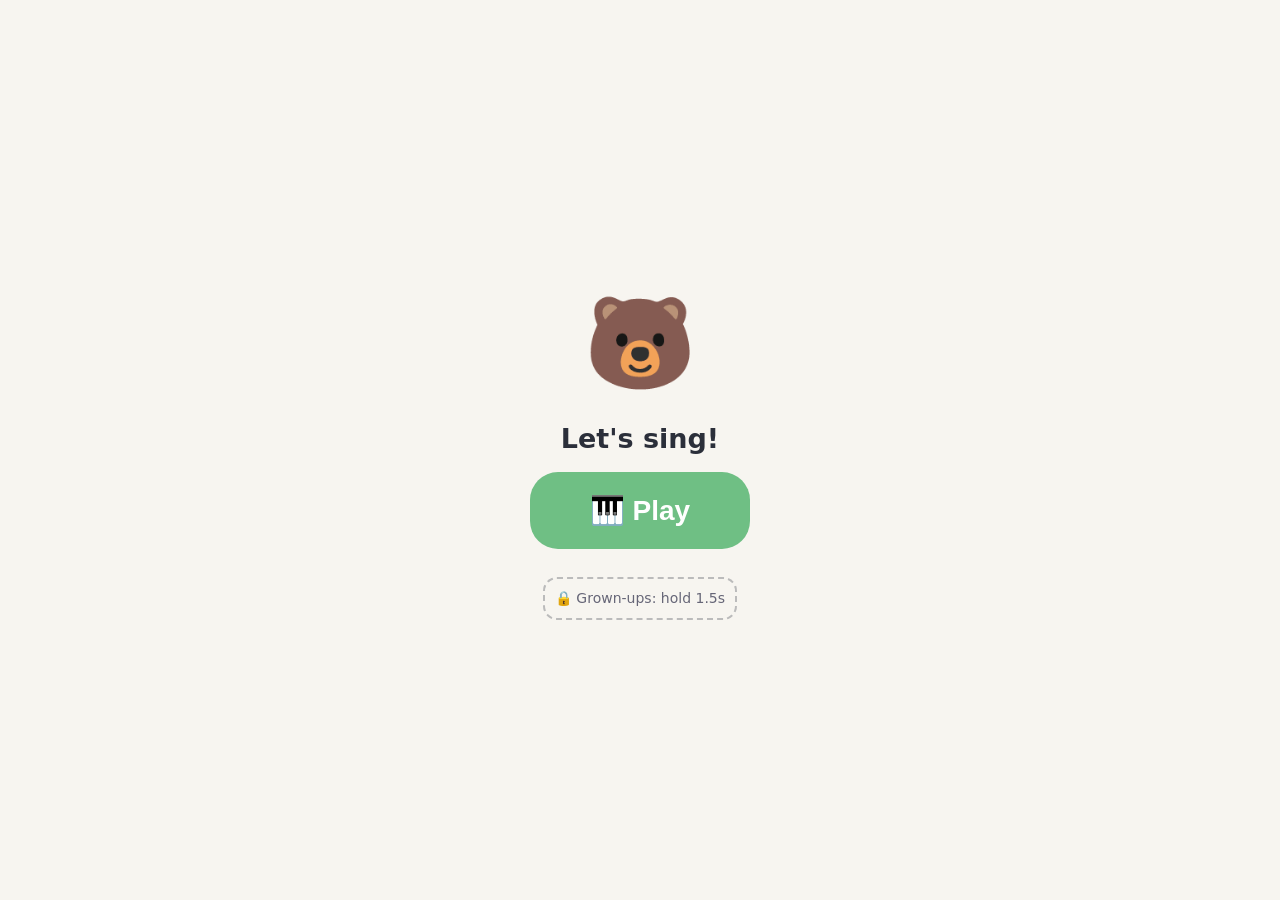
==== index.html @ ab4333f0 "Piano-key layout with sung Sa Re Ga Ma Pa voice and parent voice recording Co-Authored-By: Claude So" ====
<!DOCTYPE html>
<html lang="en"><head><meta charset="utf-8">
<meta name="viewport" content="width=device-width,initial-scale=1,viewport-fit=cover,user-scalable=no">
<meta name="theme-color" content="#7fb7d9"><link rel="manifest" href="manifest.webmanifest"><link rel="icon" href="icon.svg">
<title>Tiny Tunes</title>
<style>
:root{--bg:#f7f5f0;--ink:#2b2f3a;--mut:#667;--card:#fff}
@media (prefers-color-scheme:dark){:root{--bg:#232733;--ink:#eee;--mut:#aab;--card:#2e3342}}
*{box-sizing:border-box;-webkit-tap-highlight-color:transparent;user-select:none}
html,body{height:100%;margin:0}
body{font:18px/1.4 system-ui,sans-serif;background:var(--bg);color:var(--ink);overflow:hidden;padding:env(safe-area-inset-top) env(safe-area-inset-right) env(safe-area-inset-bottom) env(safe-area-inset-left)}
.screen{display:none;height:100%;flex-direction:column;align-items:center;justify-content:center;gap:14px;padding:16px;text-align:center;overflow:auto}
.screen.on{display:flex}
h1,h2{margin:0}.mut{color:var(--mut);font-size:15px}
.btn{border:0;border-radius:28px;padding:22px 48px;font-size:28px;font-weight:700;color:#fff;background:#6fbf84;cursor:pointer;min-width:220px}
.btn.alt{background:#a28fd6}.btn.grey{background:#999}.btn.red{background:#d9696b}.btn.sm{font-size:16px;padding:10px 18px;min-width:0;border-radius:16px}
#sung{font-size:clamp(48px,12vw,90px);font-weight:900;min-height:1.2em;line-height:1.2;transition:opacity .6s}
#piano{position:relative;display:flex;gap:4px;width:100%;max-width:760px;flex:1;max-height:62vh;min-height:200px}
.k{flex:1;border:2px solid #c8c8c8;border-top-width:16px;border-radius:0 0 22px 22px;background:#fff;color:#333;font-size:clamp(20px,5vw,34px);font-weight:800;display:flex;flex-direction:column;align-items:center;justify-content:flex-end;padding-bottom:16px;cursor:pointer;transition:opacity .25s,background .15s,transform .1s}
.k.lock{opacity:.35;background:#e6e6e6;pointer-events:none}
.k.next{background:#fff6d6;animation:gl 1.8s ease-in-out infinite}
.k.hit{transform:translateY(6px);background:#e9f6ff}
.k .em{font-size:1.2em;margin-bottom:8px;min-height:1.4em}
.bk{position:absolute;top:0;width:10%;height:58%;background:#25272d;border-radius:0 0 10px 10px;pointer-events:none;z-index:2}
@keyframes gl{0%,100%{box-shadow:0 0 0 0 #f3c96999}50%{box-shadow:0 0 0 14px #f3c96933}}
body.calm .k.next{animation:none;outline:5px solid #f3c969}body.calm *{transition:none!important}
#dots{display:flex;gap:10px}#dots i{width:18px;height:18px;border-radius:50%;background:#ccc}#dots i.on{background:#6fbf84}
.row{display:flex;gap:12px;flex-wrap:wrap;justify-content:center}
.tog{display:flex;justify-content:space-between;align-items:center;gap:12px;width:100%;max-width:460px;background:var(--card);padding:12px 16px;border-radius:14px;font-size:17px}
input[type=range]{width:150px}input[type=checkbox]{width:26px;height:26px}
.hold{font-size:14px;color:var(--mut);padding:10px;border:2px dashed #bbb;border-radius:14px;position:relative;overflow:hidden}
.hold b{position:absolute;left:0;top:0;bottom:0;width:0;background:#6fbf8455}
.star{font-size:90px}.rec b{min-width:48px;text-align:left}.rec .row{gap:6px}
</style></head><body>

<section class="screen on" id="home">
  <div style="font-size:90px">🐻</div>
  <h1>Let's sing!</h1>
  <button class="btn" id="goPlay">🎹 Play</button>
  <div class="mut" id="streak"></div>
  <div class="hold" id="hold"><b></b>🔒 Grown-ups: hold 1.5s</div>
</section>

<section class="screen" id="play">
  <div id="sung">&nbsp;</div>
  <div id="piano"></div>
  <div id="dots"></div>
  <div class="row"><button class="btn sm grey" id="again">↺ Again</button><button class="btn sm grey" id="done">✔ All done</button></div>
</section>

<section class="screen" id="win">
  <div class="star">🌟</div><h1>Sa Re Ga Ma Pa!</h1><div class="mut">Great singing!</div>
  <button class="btn alt" id="more">One more? 🎵</button>
  <button class="btn grey" id="stop">All done 👋</button>
</section>

<section class="screen" id="parent">
  <h2>🔒 Grown-ups</h2>
  <div class="mut" style="max-width:460px">Record <b>your own voice</b> for each note so your child hears real singing. Tap ● and sing the syllable (2.5 s). Notes without a recording use a built-in singing voice.</div>
  <div id="recs" style="width:100%;max-width:460px;display:flex;flex-direction:column;gap:8px"></div>
  <label class="tog">Volume <input type="range" id="vol" min="10" max="100"></label>
  <label class="tog">Guided: unlock one key at a time <input type="checkbox" id="guided"></label>
  <label class="tog">Calm mode (less motion) <input type="checkbox" id="calm"></label>
  <label class="tog">Show note names <input type="checkbox" id="names"></label>
  <div class="tog"><span>Sessions: <b id="s1">0</b> · Runs: <b id="s2">0</b></span><button class="btn sm grey" id="reset">Reset</button></div>
  <button class="btn sm" id="back">← Back</button>
</section>

<script>
(function(){
var N=[["Sa",261.63,"#7fb7d9"],["Re",293.66,"#6fbf84"],["Ga",329.63,"#e6b73e"],["Ma",349.23,"#e48a8a"],["Pa",392.0,"#a28fd6"]];
var $=function(i){return document.getElementById(i)};
var D={vol:70,calm:false,names:true,guided:true,sessions:0,runs:0};
try{Object.assign(D,JSON.parse(localStorage.getItem("tt")||"{}"))}catch(e){}
function save(){try{localStorage.setItem("tt",JSON.stringify(D))}catch(e){}}
function show(id){document.querySelectorAll(".screen").forEach(function(s){s.classList.toggle("on",s.id==id)})}

/* ---------- singing voice (formant synthesis) ---------- */
var VOW={a:[800,1150,2900],e:[520,1850,2650]};
var SYL={Sa:["s","a"],Re:["r","e"],Ga:["g","a"],Ma:["m","a"],Pa:["p","a"]};
function noiseBuf(c,d){var b=c.createBuffer(1,Math.max(1,c.sampleRate*d|0),c.sampleRate),x=b.getChannelData(0);for(var i=0;i<x.length;i++)x[i]=Math.random()*2-1;return b}
function sing(c,dest,t,f,name,vol){
 var cv=SYL[name],con=cv[0],vw=VOW[cv[1]],on={s:.11,p:.05,g:.05,m:.16,r:.07}[con],dur=1.5;
 var master=c.createGain();master.gain.value=.3*(name=="Ma"?.55:name=="Ga"?.8:1);master.connect(dest);
 /* consonant */
 if(con=="s"||con=="p"||con=="g"){
  var n=c.createBufferSource();n.buffer=noiseBuf(c,.2);var fl=c.createBiquadFilter(),ng=c.createGain();
  fl.type=con=="s"?"highpass":"bandpass";fl.frequency.value=con=="s"?5500:con=="p"?1800:700;
  ng.gain.setValueAtTime(vol*(con=="s"?.35:.5),t);ng.gain.exponentialRampToValueAtTime(.001,t+on+.03);
  n.connect(fl);fl.connect(ng);ng.connect(master);n.start(t);n.stop(t+.2)}
 /* voiced source (+ vibrato) */
 var src=c.createOscillator();src.type="sawtooth";src.frequency.value=f;
 var lfo=c.createOscillator(),lg=c.createGain();lfo.frequency.value=5.3;lg.gain.setValueAtTime(0,t);lg.gain.linearRampToValueAtTime(f*.012,t+on+.5);
 lfo.connect(lg);lg.connect(src.frequency);
 var vg=c.createGain(),t0=t+on;
 vg.gain.setValueAtTime(0,t0-.01);vg.gain.linearRampToValueAtTime(vol*.5,t0+.06);vg.gain.setValueAtTime(vol*.5,t+dur-.35);vg.gain.linearRampToValueAtTime(0,t+dur);
 [[0,1],[1,.55],[2,.3]].forEach(function(p){var b=c.createBiquadFilter();b.type="bandpass";b.Q.value=7;b.frequency.setValueAtTime(vw[p[0]],t0);
  if(cv[1]=="e"&&p[0]<2)b.frequency.linearRampToValueAtTime(p[0]==0?400:2250,t+dur-.3);
  var g=c.createGain();g.gain.value=p[1]*2;src.connect(b);b.connect(g);g.connect(vg)});
 vg.connect(master);
 /* nasal hum / tap for m, r */
 if(con=="m"||con=="r"){var lp=c.createBiquadFilter();lp.type="lowpass";lp.frequency.value=con=="m"?320:700;var hg=c.createGain();
  hg.gain.setValueAtTime(vol*.1,t);hg.gain.linearRampToValueAtTime(vol*.1,t+on-.02);hg.gain.linearRampToValueAtTime(0,t+on+.08);
  src.connect(lp);lp.connect(hg);hg.connect(master)}
 src.start(t);lfo.start(t);src.stop(t+dur+.1);lfo.stop(t+dur+.1);
}
/* ---------- parent recordings (IndexedDB) ---------- */
var ctx,recBuf={};
function A(){ctx=ctx||new(window.AudioContext||window.webkitAudioContext)();if(ctx.state=="suspended")ctx.resume();return ctx}
function idb(cb){try{var r=indexedDB.open("tt",1);r.onupgradeneeded=function(){r.result.createObjectStore("rec")};r.onsuccess=function(){cb(r.result)};r.onerror=function(){cb(null)}}catch(e){cb(null)}}
function loadRecs(){idb(function(db){if(!db)return;var q=db.transaction("rec").objectStore("rec").openCursor();q.onsuccess=function(){var cur=q.result;if(!cur)return;
 var k=cur.key;cur.value.arrayBuffer().then(function(ab){return A().decodeAudioData(ab)}).then(function(b){recBuf[k]=b;drawRecs()}).catch(function(){});cur.continue()}})}
function putRec(name,blob,cb){idb(function(db){if(!db)return cb&&cb();var tx=db.transaction("rec","readwrite");tx.objectStore("rec").put(blob,name);tx.oncomplete=function(){cb&&cb()}})}
function delRec(name){delete recBuf[name];idb(function(db){if(db)db.transaction("rec","readwrite").objectStore("rec").delete(name)});drawRecs()}
function playNote(i){var c=A(),n=N[i],t=c.currentTime+.02,v=D.vol/100;
 if(recBuf[n[0]]){var s=c.createBufferSource(),g=c.createGain();s.buffer=recBuf[n[0]];g.gain.value=v;s.connect(g);g.connect(c.destination);s.start(t)}
 else sing(c,c.destination,t,n[1],n[0],v*.9)}
var recording=null;
function record(i,btn){var name=N[i][0];if(recording)return;
 if(!navigator.mediaDevices||!window.MediaRecorder){alert("Recording isn't supported here.");return}
 navigator.mediaDevices.getUserMedia({audio:true}).then(function(st){recording=name;btn.textContent="🔴 Sing '"+name+"'…";
  var mr=new MediaRecorder(st),ch=[];mr.ondataavailable=function(e){ch.push(e.data)};
  mr.onstop=function(){st.getTracks().forEach(function(x){x.stop()});var blob=new Blob(ch,{type:mr.mimeType});
   blob.arrayBuffer().then(function(ab){return A().decodeAudioData(ab)}).then(function(b){recBuf[name]=b;putRec(name,blob,function(){recording=null;drawRecs()})}).catch(function(){recording=null;drawRecs();alert("Couldn't use that recording, try again.")})};
  mr.start();setTimeout(function(){if(mr.state!="inactive")mr.stop()},2500)}).catch(function(){alert("Microphone permission is needed to record.")})}
function drawRecs(){var box=$("recs");box.innerHTML="";N.forEach(function(n,i){var d=document.createElement("div");d.className="tog rec";
 var has=!!recBuf[n[0]];d.innerHTML="<b>"+n[0]+"</b><span class='mut'>"+(has?"your voice ✓":"built-in")+"</span><span class='row'></span>";var r=d.lastChild;
 function mk(t,cls,fn){var b=document.createElement("button");b.className="btn sm "+cls;b.textContent=t;b.onclick=function(){fn(b)};r.appendChild(b)}
 mk("▶","alt",function(){playNote(i)});mk("● Rec","red",function(b){record(i,b)});if(has)mk("🗑","grey",function(){delRec(n[0])});box.appendChild(d)})}

/* ---------- game ---------- */
var step=0,fade;
function apply(){document.body.classList.toggle("calm",D.calm);$("vol").value=D.vol;$("calm").checked=D.calm;$("names").checked=D.names;$("guided").checked=D.guided;
 $("s1").textContent=D.sessions;$("s2").textContent=D.runs;$("streak").textContent=D.runs?"Runs completed: "+D.runs+" ⭐":""}
function render(){var p=$("piano"),d=$("dots");p.innerHTML="";d.innerHTML="";
 N.forEach(function(n,i){var b=document.createElement("button");
  b.className="k "+(!D.guided||i==step?(D.guided?"next":""):i<step?"":"lock");if(D.guided&&i<step)b.className="k";
  b.style.borderTopColor=n[2];
  b.innerHTML='<span class="em">'+(D.guided&&i==step?"👆":D.guided&&i<step?"✓":"")+"</span>"+(D.names?n[0]:"");
  b.onclick=function(){if(D.guided&&i!=step)return;playNote(i);b.classList.add("hit");var s=$("sung");s.textContent=n[0];s.style.color=n[2];s.style.opacity=1;clearTimeout(fade);fade=setTimeout(function(){s.style.opacity=.15},1400);
   if(D.guided){step++;if(step==N.length){D.runs++;save();apply();setTimeout(function(){show("win")},1800)}setTimeout(render,220)}else setTimeout(function(){b.classList.remove("hit")},160)};
  p.appendChild(b);var q=document.createElement("i");if(D.guided&&i<step)q.className="on";d.appendChild(q)});
 [20,40,80].forEach(function(x){var k=document.createElement("div");k.className="bk";k.style.left="calc("+x+"% - 5%)";p.appendChild(k)})}
function start(){step=0;$("sung").innerHTML="&nbsp;";render();show("play")}
$("goPlay").onclick=function(){A();D.sessions++;save();apply();start()};
$("again").onclick=start;$("more").onclick=start;
$("done").onclick=$("stop").onclick=function(){show("home")};
$("back").onclick=function(){show("home")};
$("vol").oninput=function(){D.vol=+this.value;save()};
$("vol").onchange=function(){playNote(0)};
["calm","names","guided"].forEach(function(id){$(id).onchange=function(){D[id]=this.checked;save();apply()}});
$("reset").onclick=function(){D.sessions=0;D.runs=0;save();apply()};
var ht,bar=$("hold").firstChild;
function hs(){bar.style.transition="width 1.5s linear";bar.style.width="100%";ht=setTimeout(function(){bar.style.width="0";drawRecs();show("parent")},1500)}
function he(){clearTimeout(ht);bar.style.transition="none";bar.style.width="0"}
$("hold").addEventListener("pointerdown",hs);
["pointerup","pointerleave","pointercancel"].forEach(function(e){$("hold").addEventListener(e,he)});
apply();loadRecs();
window.TT={sing:sing,N:N};
if("serviceWorker"in navigator&&location.protocol.indexOf("http")==0)navigator.serviceWorker.register("sw.js").catch(function(){});
})();
</script></body></html>
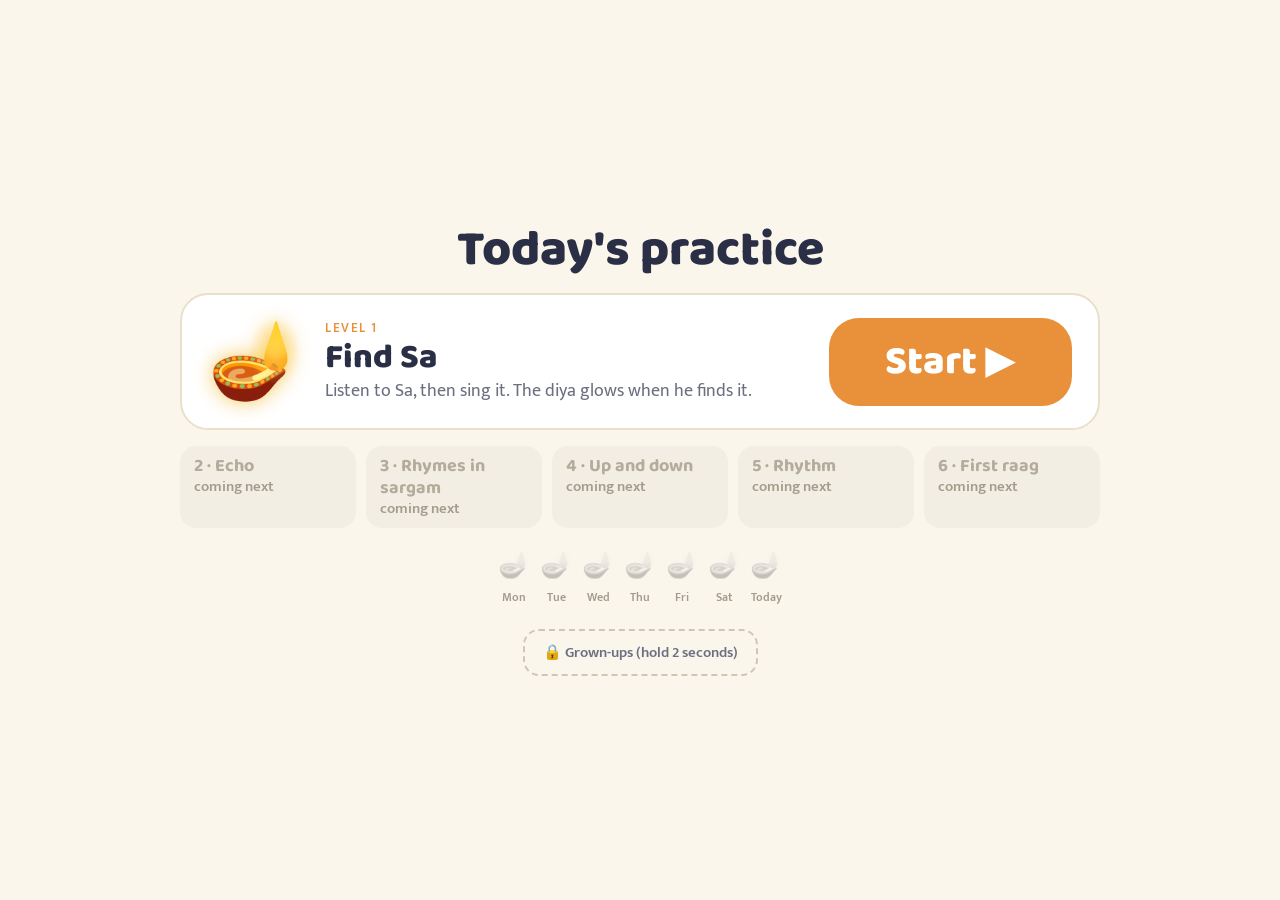
==== commit 841cfd48: "Level 1 test version: Find Sa with tanpura, harmonium Sa and pitch listening English, tablet-sized l" ====
--- a/index.html
+++ b/index.html
@@ -1,162 +1,509 @@
 <!DOCTYPE html>
 <html lang="en"><head><meta charset="utf-8">
 <meta name="viewport" content="width=device-width,initial-scale=1,viewport-fit=cover,user-scalable=no">
-<meta name="theme-color" content="#7fb7d9"><link rel="manifest" href="manifest.webmanifest"><link rel="icon" href="icon.svg">
+<meta name="theme-color" content="#FBF6EC">
+<link rel="manifest" href="manifest.webmanifest"><link rel="icon" href="icon.svg">
 <title>Tiny Tunes</title>
+<style id="fonts">@font-face{font-family:"Baloo 2";font-weight:700;font-display:swap;src:url([data-uri]) format("woff2")}
+@font-face{font-family:"Baloo 2";font-weight:800;font-display:swap;src:url([data-uri]) format("woff2")}
+@font-face{font-family:"Mukta";font-weight:400;font-display:swap;src:url([data-uri]) format("woff2")}
+@font-face{font-family:"Mukta";font-weight:600;font-display:swap;src:url([data-uri]) format("woff2")}
+</style>
 <style>
-:root{--bg:#f7f5f0;--ink:#2b2f3a;--mut:#667;--card:#fff}
-@media (prefers-color-scheme:dark){:root{--bg:#232733;--ink:#eee;--mut:#aab;--card:#2e3342}}
-*{box-sizing:border-box;-webkit-tap-highlight-color:transparent;user-select:none}
-html,body{height:100%;margin:0}
-body{font:18px/1.4 system-ui,sans-serif;background:var(--bg);color:var(--ink);overflow:hidden;padding:env(safe-area-inset-top) env(safe-area-inset-right) env(safe-area-inset-bottom) env(safe-area-inset-left)}
-.screen{display:none;height:100%;flex-direction:column;align-items:center;justify-content:center;gap:14px;padding:16px;text-align:center;overflow:auto}
+:root{--bg:#FBF6EC;--ink:#2B2F45;--mut:#6B6F80;--line:#EADFCB;--card:#fff;--saf:#E8913A;--ind:#3D4A8A;--leaf:#6E9F5A;--soft:#FFF9EF}
+*{box-sizing:border-box;-webkit-tap-highlight-color:transparent;user-select:none;-webkit-user-select:none}
+html,body{height:100%;margin:0;background:var(--bg);color:var(--ink);font-family:"Mukta",system-ui,sans-serif;overflow:hidden}
+.screen{display:none;position:absolute;inset:0;flex-direction:column;align-items:center;gap:14px;overflow-y:auto;
+  padding:calc(env(safe-area-inset-top) + 20px) calc(env(safe-area-inset-right) + 24px) calc(env(safe-area-inset-bottom) + 20px) calc(env(safe-area-inset-left) + 24px)}
 .screen.on{display:flex}
-h1,h2{margin:0}.mut{color:var(--mut);font-size:15px}
-.btn{border:0;border-radius:28px;padding:22px 48px;font-size:28px;font-weight:700;color:#fff;background:#6fbf84;cursor:pointer;min-width:220px}
-.btn.alt{background:#a28fd6}.btn.grey{background:#999}.btn.red{background:#d9696b}.btn.sm{font-size:16px;padding:10px 18px;min-width:0;border-radius:16px}
-#sung{font-size:clamp(48px,12vw,90px);font-weight:900;min-height:1.2em;line-height:1.2;transition:opacity .6s}
-#piano{position:relative;display:flex;gap:4px;width:100%;max-width:760px;flex:1;max-height:62vh;min-height:200px}
-.k{flex:1;border:2px solid #c8c8c8;border-top-width:16px;border-radius:0 0 22px 22px;background:#fff;color:#333;font-size:clamp(20px,5vw,34px);font-weight:800;display:flex;flex-direction:column;align-items:center;justify-content:flex-end;padding-bottom:16px;cursor:pointer;transition:opacity .25s,background .15s,transform .1s}
-.k.lock{opacity:.35;background:#e6e6e6;pointer-events:none}
-.k.next{background:#fff6d6;animation:gl 1.8s ease-in-out infinite}
-.k.hit{transform:translateY(6px);background:#e9f6ff}
-.k .em{font-size:1.2em;margin-bottom:8px;min-height:1.4em}
-.bk{position:absolute;top:0;width:10%;height:58%;background:#25272d;border-radius:0 0 10px 10px;pointer-events:none;z-index:2}
-@keyframes gl{0%,100%{box-shadow:0 0 0 0 #f3c96999}50%{box-shadow:0 0 0 14px #f3c96933}}
-body.calm .k.next{animation:none;outline:5px solid #f3c969}body.calm *{transition:none!important}
-#dots{display:flex;gap:10px}#dots i{width:18px;height:18px;border-radius:50%;background:#ccc}#dots i.on{background:#6fbf84}
-.row{display:flex;gap:12px;flex-wrap:wrap;justify-content:center}
-.tog{display:flex;justify-content:space-between;align-items:center;gap:12px;width:100%;max-width:460px;background:var(--card);padding:12px 16px;border-radius:14px;font-size:17px}
-input[type=range]{width:150px}input[type=checkbox]{width:26px;height:26px}
-.hold{font-size:14px;color:var(--mut);padding:10px;border:2px dashed #bbb;border-radius:14px;position:relative;overflow:hidden}
-.hold b{position:absolute;left:0;top:0;bottom:0;width:0;background:#6fbf8455}
-.star{font-size:90px}.rec b{min-width:48px;text-align:left}.rec .row{gap:6px}
+h1,h2,.bf,.btn{font-family:"Baloo 2","Mukta",system-ui,sans-serif}
+h1{font-size:clamp(30px,4.6vw,50px);font-weight:800;margin:0;line-height:1.05;text-align:center}
+h2{font-size:clamp(22px,3vw,34px);font-weight:800;margin:0;line-height:1.1}
+.mut{color:var(--mut)}
+.btn{font-weight:800;border:0;border-radius:24px;padding:12px 30px;font-size:clamp(20px,2.6vw,28px);background:#EFE7D6;color:#5D5648;min-width:150px;cursor:pointer}
+.btn:active{transform:scale(.97)}
+.btn.go{background:var(--saf);color:#fff;font-size:clamp(26px,3.6vw,40px);padding:12px 56px;border-radius:30px}
+.btn.stop{background:#F6DCD6;color:#9A4A3E}
+.btn.sm{font-size:17px;padding:7px 16px;min-width:0;border-radius:14px}
+.row{display:flex;gap:18px;justify-content:center;flex-wrap:wrap}
+.chip{font-weight:600;font-size:15px;background:#F3EAD8;color:#7A5A2E;padding:3px 12px;border-radius:12px;white-space:nowrap}
+
+/* home */
+.wrap{width:min(100%,920px);display:flex;flex-direction:column;gap:16px;align-items:stretch;margin-top:auto;margin-bottom:auto}
+.hero{background:var(--card);border:2px solid var(--line);border-radius:28px;padding:22px 26px;display:flex;align-items:center;gap:22px;flex-wrap:wrap;justify-content:center}
+.hero .ic{font-size:76px;line-height:1;filter:drop-shadow(0 0 10px #F7C95C)}
+.hero .tx{flex:1;min-width:240px}
+.lvl{font-weight:700;letter-spacing:.12em;font-size:13px;color:var(--saf);text-transform:uppercase}
+.road{display:grid;grid-template-columns:repeat(auto-fit,minmax(150px,1fr));gap:10px}
+.road div{background:#F3EEE4;border-radius:16px;padding:10px 14px;color:#A39C8C;font-weight:600;font-size:15px;line-height:1.2}
+.road div b{display:block;font-family:"Baloo 2";font-size:18px;color:#B4AC9B}
+.week{display:flex;gap:10px;justify-content:center;align-items:center;flex-wrap:wrap}
+.week span{display:flex;flex-direction:column;align-items:center;font-size:12px;color:#A39C8C;font-weight:600}
+.week i{font-style:normal;font-size:26px;filter:grayscale(1) opacity(.28)}
+.week span.on i{filter:drop-shadow(0 0 6px #F7C95C)}
+.hold{position:relative;overflow:hidden;font-weight:600;font-size:15px;color:var(--mut);padding:9px 18px;border:2px dashed #CFC6B4;border-radius:16px;margin-top:6px}
+.hold b{position:absolute;left:0;top:0;bottom:0;width:0;background:#6E9F5A40}
+
+/* practice */
+.bar{width:min(100%,980px);display:flex;justify-content:space-between;align-items:center;gap:12px}
+.turns{display:flex;gap:12px}
+.turn{font-family:"Baloo 2";font-weight:800;font-size:clamp(18px,2.4vw,26px);padding:5px 20px;border-radius:20px;background:#F1EBDD;color:#B4AC9B;transition:background .4s,color .4s}
+.turn.on{background:var(--ind);color:#fff}.turn.on.you{background:var(--saf)}
+.stage{position:relative;width:min(100%,980px);flex:1;min-height:250px;max-height:62vh;background:var(--soft);border:2px solid var(--line);border-radius:28px;overflow:hidden}
+#trail{position:absolute;inset:0;width:100%;height:100%}
+.band{position:absolute;left:11%;right:3%;border-radius:14px;background:#E8913A1F;transition:background .4s}
+.saline{position:absolute;left:11%;right:3%;height:16px;margin-top:-8px;border-radius:9px;background:#E8913A66;transition:background .4s,box-shadow .4s}
+.saline.lit{background:var(--saf);box-shadow:0 0 0 6px #E8913A30,0 0 26px #E8913A99}
+.salbl{position:absolute;left:2.5%;width:8%;text-align:center;font-family:"Baloo 2";font-weight:800;font-size:clamp(26px,3.4vw,40px);color:var(--saf);margin-top:-.62em;line-height:1.2}
+.guide{position:absolute;left:2.5%;font-weight:600;font-size:15px;color:#B9B0A0}
+.guide.up{top:12px}.guide.down{bottom:12px}
+#diya{position:absolute;font-size:clamp(54px,7vw,78px);line-height:1;transform:translate(-50%,-78%);opacity:.4;transition:opacity .3s;will-change:top,filter}
+.msg{font-weight:800;font-size:clamp(24px,3.4vw,38px);min-height:1.3em;text-align:center;color:var(--ink)}
+.warn{max-width:820px;background:#FCEFDA;border-radius:16px;padding:10px 16px;font-size:16px;text-align:center}
+
+/* done */
+.huge{font-size:clamp(110px,16vw,170px);line-height:1;filter:drop-shadow(0 0 16px #F7C95C) drop-shadow(0 0 40px #F2C14E)}
+
+/* grown-ups */
+.gwrap{width:min(100%,900px);display:flex;flex-direction:column;gap:14px}
+.gtop{display:flex;justify-content:space-between;align-items:center}
+.card{background:var(--card);border:2px solid var(--line);border-radius:22px;padding:16px 20px}
+.card h3{font-family:"Baloo 2";font-weight:800;font-size:21px;margin:0 0 4px}
+.card p{margin:2px 0 10px;color:var(--mut);font-size:15.5px;line-height:1.35}
+.seg{display:flex;flex-wrap:wrap;gap:8px}
+.seg button{font-family:"Mukta";font-weight:600;font-size:16px;border:2px solid var(--line);background:#FBF8F2;color:#5D5648;border-radius:14px;padding:6px 12px;cursor:pointer}
+.seg button.on{border-color:var(--ind);background:var(--ind);color:#fff}
+.set{display:flex;justify-content:space-between;align-items:center;gap:16px;padding:9px 0;border-top:1.5px solid #F1EBDD;font-size:17px;font-weight:600}
+.set:first-of-type{border-top:0}
+.set input[type=range]{width:min(52vw,320px);accent-color:var(--saf)}
+.set input[type=checkbox]{width:28px;height:28px;accent-color:var(--saf)}
+.meter{height:14px;border-radius:7px;background:#F1EBDD;overflow:hidden;margin:8px 0}
+.meter b{display:block;height:100%;width:0;background:var(--leaf);transition:width .08s}
+.readout{font-family:"Baloo 2";font-weight:800;font-size:26px;min-height:1.3em}
+table.log{width:100%;border-collapse:collapse;font-size:15.5px}
+table.log td,table.log th{padding:5px 6px;border-top:1.5px solid #F1EBDD;text-align:center}
+table.log th{font-weight:700;color:var(--mut);border-top:0}
+table.log td:first-child,table.log th:first-child{text-align:left}
+body.calm *{transition:none!important;animation:none!important}
 </style></head><body>
 
 <section class="screen on" id="home">
-  <div style="font-size:90px">🐻</div>
-  <h1>Let's sing!</h1>
-  <button class="btn" id="goPlay">🎹 Play</button>
-  <div class="mut" id="streak"></div>
-  <div class="hold" id="hold"><b></b>🔒 Grown-ups: hold 1.5s</div>
+  <div class="wrap">
+    <h1>Today's practice</h1>
+    <div class="hero">
+      <div class="ic">🪔</div>
+      <div class="tx"><div class="lvl">Level 1</div><h2>Find Sa</h2><div class="mut" style="font-size:18px">Listen to Sa, then sing it. The diya glows when he finds it.</div></div>
+      <button class="btn go" id="start">Start ▶</button>
+    </div>
+    <div class="road">
+      <div><b>2 · Echo</b>coming next</div>
+      <div><b>3 · Rhymes in sargam</b>coming next</div>
+      <div><b>4 · Up and down</b>coming next</div>
+      <div><b>5 · Rhythm</b>coming next</div>
+      <div><b>6 · First raag</b>coming next</div>
+    </div>
+    <div class="week" id="week"></div>
+    <div style="display:flex;justify-content:center"><div class="hold" id="hold"><b></b>🔒 Grown-ups (hold 2 seconds)</div></div>
+  </div>
 </section>
 
-<section class="screen" id="play">
-  <div id="sung">&nbsp;</div>
-  <div id="piano"></div>
-  <div id="dots"></div>
-  <div class="row"><button class="btn sm grey" id="again">↺ Again</button><button class="btn sm grey" id="done">✔ All done</button></div>
+<section class="screen" id="practice">
+  <div class="bar">
+    <div><h2>Find Sa</h2><div class="mut" id="tryLbl" style="font-size:16px">&nbsp;</div></div>
+    <div class="turns"><span class="turn" id="tListen">👂 Listen</span><span class="turn you" id="tYou">🧒 Your turn</span></div>
+    <span class="chip" id="tpChip">Tanpura · Sa = D</span>
+  </div>
+  <div class="stage" id="stage">
+    <canvas id="trail"></canvas>
+    <div class="band" id="band"></div>
+    <div class="saline" id="saline"></div>
+    <div class="salbl" id="salbl">Sa</div>
+    <div class="guide up">higher ↑</div><div class="guide down">lower ↓</div>
+    <div id="diya">🪔</div>
+  </div>
+  <div class="msg" id="msg">&nbsp;</div>
+  <div class="warn" id="micWarn" hidden>The microphone is off, so the diya can't hear him. To turn it on: tablet Settings → Apps → Tiny Tunes → Permissions → Microphone → Allow.</div>
+  <div class="row"><button class="btn" id="again">↺ Again</button><button class="btn stop" id="stopBtn">✋ Stop</button></div>
 </section>
 
-<section class="screen" id="win">
-  <div class="star">🌟</div><h1>Sa Re Ga Ma Pa!</h1><div class="mut">Great singing!</div>
-  <button class="btn alt" id="more">One more? 🎵</button>
-  <button class="btn grey" id="stop">All done 👋</button>
+<section class="screen" id="done" style="justify-content:center">
+  <div class="huge">🪔</div>
+  <h1>Practice done!</h1>
+  <div class="mut" id="doneTxt" style="font-size:19px">&nbsp;</div>
+  <div class="row" style="margin-top:10px"><button class="btn" id="doneAgain">↺ Again</button><button class="btn" id="doneHome">🏠 Home</button></div>
 </section>
 
-<section class="screen" id="parent">
-  <h2>🔒 Grown-ups</h2>
-  <div class="mut" style="max-width:460px">Record <b>your own voice</b> for each note so your child hears real singing. Tap ● and sing the syllable (2.5 s). Notes without a recording use a built-in singing voice.</div>
-  <div id="recs" style="width:100%;max-width:460px;display:flex;flex-direction:column;gap:8px"></div>
-  <label class="tog">Volume <input type="range" id="vol" min="10" max="100"></label>
-  <label class="tog">Guided: unlock one key at a time <input type="checkbox" id="guided"></label>
-  <label class="tog">Calm mode (less motion) <input type="checkbox" id="calm"></label>
-  <label class="tog">Show note names <input type="checkbox" id="names"></label>
-  <div class="tog"><span>Sessions: <b id="s1">0</b> · Runs: <b id="s2">0</b></span><button class="btn sm grey" id="reset">Reset</button></div>
-  <button class="btn sm" id="back">← Back</button>
+<section class="screen" id="grown">
+  <div class="gwrap">
+    <div class="gtop"><h1 style="text-align:left">Grown-ups corner</h1><button class="btn sm" id="gBack">← Back</button></div>
+
+    <div class="card">
+      <h3>His Sa (home note)</h3>
+      <p>Start with D (White 2). A teacher can change it later. The harmonium plays Sa at this pitch.</p>
+      <div class="seg" id="saSeg"></div>
+      <div style="margin-top:10px"><button class="btn sm" id="hearSa">▶ Hear Sa</button></div>
+    </div>
+
+    <div class="card">
+      <h3>Sound</h3>
+      <div class="set"><span>Volume limit</span><input type="range" id="vol" min="10" max="100"></div>
+      <div class="set"><span>Tanpura volume</span><input type="range" id="tp" min="0" max="100"></div>
+      <div class="set"><span>Tanpura while he sings<br><small class="mut" style="font-weight:400;font-size:14px">Off is safest. Turn on only if the microphone check says "Quiet" with the tanpura playing.</small></span><input type="checkbox" id="tpTurn"></div>
+      <div class="set"><span>Calm mode (less movement)</span><input type="checkbox" id="calm"></div>
+    </div>
+
+    <div class="card">
+      <h3>Practice</h3>
+      <div class="set"><span>How close counts as Sa</span><div class="seg" id="tolSeg"></div></div>
+      <div class="set"><span>Tries per practice</span><div class="seg" id="triesSeg"></div></div>
+      <div class="set"><span>Microphone sensitivity</span><div class="seg" id="sensSeg"></div></div>
+    </div>
+
+    <div class="card">
+      <h3>Microphone check</h3>
+      <p>Hum or sing Sa yourself, then stay quiet. While you hum Sa it should say "Sa", and while you are quiet it should say "Quiet". If it hears something while the room is quiet, turn off "Tanpura while he sings" or lower the sensitivity.</p>
+      <div class="row" style="justify-content:flex-start"><button class="btn sm" id="micBtn">Start mic check</button><label style="display:flex;gap:8px;align-items:center;font-weight:600"><input type="checkbox" id="micTp" style="width:24px;height:24px;accent-color:var(--saf)"> with tanpura playing</label></div>
+      <div class="meter"><b id="micLvl"></b></div>
+      <div class="readout" id="micRead">&nbsp;</div>
+    </div>
+
+    <div class="card">
+      <h3>Practice log (this tablet)</h3>
+      <table class="log" id="logT"></table>
+      <div style="margin-top:10px"><button class="btn sm" id="logReset">Clear log</button></div>
+    </div>
+
+    <div class="card">
+      <h3>Coming next</h3>
+      <p>Recordings of a real teacher's voice, echo phrases (Sa Re Ga), rhymes in sargam, going up and down the scale, rhythm (taal) and a first raag. For now the harmonium gives Sa.</p>
+    </div>
+  </div>
 </section>
 
 <script>
 (function(){
-var N=[["Sa",261.63,"#7fb7d9"],["Re",293.66,"#6fbf84"],["Ga",329.63,"#e6b73e"],["Ma",349.23,"#e48a8a"],["Pa",392.0,"#a28fd6"]];
-var $=function(i){return document.getElementById(i)};
-var D={vol:70,calm:false,names:true,guided:true,sessions:0,runs:0};
-try{Object.assign(D,JSON.parse(localStorage.getItem("tt")||"{}"))}catch(e){}
-function save(){try{localStorage.setItem("tt",JSON.stringify(D))}catch(e){}}
-function show(id){document.querySelectorAll(".screen").forEach(function(s){s.classList.toggle("on",s.id==id)})}
-
-/* ---------- singing voice (formant synthesis) ---------- */
-var VOW={a:[800,1150,2900],e:[520,1850,2650]};
-var SYL={Sa:["s","a"],Re:["r","e"],Ga:["g","a"],Ma:["m","a"],Pa:["p","a"]};
-function noiseBuf(c,d){var b=c.createBuffer(1,Math.max(1,c.sampleRate*d|0),c.sampleRate),x=b.getChannelData(0);for(var i=0;i<x.length;i++)x[i]=Math.random()*2-1;return b}
-function sing(c,dest,t,f,name,vol){
- var cv=SYL[name],con=cv[0],vw=VOW[cv[1]],on={s:.11,p:.05,g:.05,m:.16,r:.07}[con],dur=1.5;
- var master=c.createGain();master.gain.value=.3*(name=="Ma"?.55:name=="Ga"?.8:1);master.connect(dest);
- /* consonant */
- if(con=="s"||con=="p"||con=="g"){
-  var n=c.createBufferSource();n.buffer=noiseBuf(c,.2);var fl=c.createBiquadFilter(),ng=c.createGain();
-  fl.type=con=="s"?"highpass":"bandpass";fl.frequency.value=con=="s"?5500:con=="p"?1800:700;
-  ng.gain.setValueAtTime(vol*(con=="s"?.35:.5),t);ng.gain.exponentialRampToValueAtTime(.001,t+on+.03);
-  n.connect(fl);fl.connect(ng);ng.connect(master);n.start(t);n.stop(t+.2)}
- /* voiced source (+ vibrato) */
- var src=c.createOscillator();src.type="sawtooth";src.frequency.value=f;
- var lfo=c.createOscillator(),lg=c.createGain();lfo.frequency.value=5.3;lg.gain.setValueAtTime(0,t);lg.gain.linearRampToValueAtTime(f*.012,t+on+.5);
- lfo.connect(lg);lg.connect(src.frequency);
- var vg=c.createGain(),t0=t+on;
- vg.gain.setValueAtTime(0,t0-.01);vg.gain.linearRampToValueAtTime(vol*.5,t0+.06);vg.gain.setValueAtTime(vol*.5,t+dur-.35);vg.gain.linearRampToValueAtTime(0,t+dur);
- [[0,1],[1,.55],[2,.3]].forEach(function(p){var b=c.createBiquadFilter();b.type="bandpass";b.Q.value=7;b.frequency.setValueAtTime(vw[p[0]],t0);
-  if(cv[1]=="e"&&p[0]<2)b.frequency.linearRampToValueAtTime(p[0]==0?400:2250,t+dur-.3);
-  var g=c.createGain();g.gain.value=p[1]*2;src.connect(b);b.connect(g);g.connect(vg)});
- vg.connect(master);
- /* nasal hum / tap for m, r */
- if(con=="m"||con=="r"){var lp=c.createBiquadFilter();lp.type="lowpass";lp.frequency.value=con=="m"?320:700;var hg=c.createGain();
-  hg.gain.setValueAtTime(vol*.1,t);hg.gain.linearRampToValueAtTime(vol*.1,t+on-.02);hg.gain.linearRampToValueAtTime(0,t+on+.08);
-  src.connect(lp);lp.connect(hg);hg.connect(master)}
- src.start(t);lfo.start(t);src.stop(t+dur+.1);lfo.stop(t+dur+.1);
-}
-/* ---------- parent recordings (IndexedDB) ---------- */
-var ctx,recBuf={};
-function A(){ctx=ctx||new(window.AudioContext||window.webkitAudioContext)();if(ctx.state=="suspended")ctx.resume();return ctx}
-function idb(cb){try{var r=indexedDB.open("tt",1);r.onupgradeneeded=function(){r.result.createObjectStore("rec")};r.onsuccess=function(){cb(r.result)};r.onerror=function(){cb(null)}}catch(e){cb(null)}}
-function loadRecs(){idb(function(db){if(!db)return;var q=db.transaction("rec").objectStore("rec").openCursor();q.onsuccess=function(){var cur=q.result;if(!cur)return;
- var k=cur.key;cur.value.arrayBuffer().then(function(ab){return A().decodeAudioData(ab)}).then(function(b){recBuf[k]=b;drawRecs()}).catch(function(){});cur.continue()}})}
-function putRec(name,blob,cb){idb(function(db){if(!db)return cb&&cb();var tx=db.transaction("rec","readwrite");tx.objectStore("rec").put(blob,name);tx.oncomplete=function(){cb&&cb()}})}
-function delRec(name){delete recBuf[name];idb(function(db){if(db)db.transaction("rec","readwrite").objectStore("rec").delete(name)});drawRecs()}
-function playNote(i){var c=A(),n=N[i],t=c.currentTime+.02,v=D.vol/100;
- if(recBuf[n[0]]){var s=c.createBufferSource(),g=c.createGain();s.buffer=recBuf[n[0]];g.gain.value=v;s.connect(g);g.connect(c.destination);s.start(t)}
- else sing(c,c.destination,t,n[1],n[0],v*.9)}
-var recording=null;
-function record(i,btn){var name=N[i][0];if(recording)return;
- if(!navigator.mediaDevices||!window.MediaRecorder){alert("Recording isn't supported here.");return}
- navigator.mediaDevices.getUserMedia({audio:true}).then(function(st){recording=name;btn.textContent="🔴 Sing '"+name+"'…";
-  var mr=new MediaRecorder(st),ch=[];mr.ondataavailable=function(e){ch.push(e.data)};
-  mr.onstop=function(){st.getTracks().forEach(function(x){x.stop()});var blob=new Blob(ch,{type:mr.mimeType});
-   blob.arrayBuffer().then(function(ab){return A().decodeAudioData(ab)}).then(function(b){recBuf[name]=b;putRec(name,blob,function(){recording=null;drawRecs()})}).catch(function(){recording=null;drawRecs();alert("Couldn't use that recording, try again.")})};
-  mr.start();setTimeout(function(){if(mr.state!="inactive")mr.stop()},2500)}).catch(function(){alert("Microphone permission is needed to record.")})}
-function drawRecs(){var box=$("recs");box.innerHTML="";N.forEach(function(n,i){var d=document.createElement("div");d.className="tog rec";
- var has=!!recBuf[n[0]];d.innerHTML="<b>"+n[0]+"</b><span class='mut'>"+(has?"your voice ✓":"built-in")+"</span><span class='row'></span>";var r=d.lastChild;
- function mk(t,cls,fn){var b=document.createElement("button");b.className="btn sm "+cls;b.textContent=t;b.onclick=function(){fn(b)};r.appendChild(b)}
- mk("▶","alt",function(){playNote(i)});mk("● Rec","red",function(b){record(i,b)});if(has)mk("🗑","grey",function(){delRec(n[0])});box.appendChild(d)})}
-
-/* ---------- game ---------- */
-var step=0,fade;
-function apply(){document.body.classList.toggle("calm",D.calm);$("vol").value=D.vol;$("calm").checked=D.calm;$("names").checked=D.names;$("guided").checked=D.guided;
- $("s1").textContent=D.sessions;$("s2").textContent=D.runs;$("streak").textContent=D.runs?"Runs completed: "+D.runs+" ⭐":""}
-function render(){var p=$("piano"),d=$("dots");p.innerHTML="";d.innerHTML="";
- N.forEach(function(n,i){var b=document.createElement("button");
-  b.className="k "+(!D.guided||i==step?(D.guided?"next":""):i<step?"":"lock");if(D.guided&&i<step)b.className="k";
-  b.style.borderTopColor=n[2];
-  b.innerHTML='<span class="em">'+(D.guided&&i==step?"👆":D.guided&&i<step?"✓":"")+"</span>"+(D.names?n[0]:"");
-  b.onclick=function(){if(D.guided&&i!=step)return;playNote(i);b.classList.add("hit");var s=$("sung");s.textContent=n[0];s.style.color=n[2];s.style.opacity=1;clearTimeout(fade);fade=setTimeout(function(){s.style.opacity=.15},1400);
-   if(D.guided){step++;if(step==N.length){D.runs++;save();apply();setTimeout(function(){show("win")},1800)}setTimeout(render,220)}else setTimeout(function(){b.classList.remove("hit")},160)};
-  p.appendChild(b);var q=document.createElement("i");if(D.guided&&i<step)q.className="on";d.appendChild(q)});
- [20,40,80].forEach(function(x){var k=document.createElement("div");k.className="bk";k.style.left="calc("+x+"% - 5%)";p.appendChild(k)})}
-function start(){step=0;$("sung").innerHTML="&nbsp;";render();show("play")}
-$("goPlay").onclick=function(){A();D.sessions++;save();apply();start()};
-$("again").onclick=start;$("more").onclick=start;
-$("done").onclick=$("stop").onclick=function(){show("home")};
-$("back").onclick=function(){show("home")};
-$("vol").oninput=function(){D.vol=+this.value;save()};
-$("vol").onchange=function(){playNote(0)};
-["calm","names","guided"].forEach(function(id){$(id).onchange=function(){D[id]=this.checked;save();apply()}});
-$("reset").onclick=function(){D.sessions=0;D.runs=0;save();apply()};
-var ht,bar=$("hold").firstChild;
-function hs(){bar.style.transition="width 1.5s linear";bar.style.width="100%";ht=setTimeout(function(){bar.style.width="0";drawRecs();show("parent")},1500)}
-function he(){clearTimeout(ht);bar.style.transition="none";bar.style.width="0"}
-$("hold").addEventListener("pointerdown",hs);
-["pointerup","pointerleave","pointercancel"].forEach(function(e){$("hold").addEventListener(e,he)});
-apply();loadRecs();
-window.TT={sing:sing,N:N};
-if("serviceWorker"in navigator&&location.protocol.indexOf("http")==0)navigator.serviceWorker.register("sw.js").catch(function(){});
+"use strict";
+var $=function(id){return document.getElementById(id)};
+function load(k,d){try{var v=JSON.parse(localStorage.getItem(k));return v&&typeof v==="object"?Object.assign({},d,v):d}catch(e){return d}}
+function save(k,v){try{localStorage.setItem(k,JSON.stringify(v))}catch(e){}}
+
+/* ---------- settings ---------- */
+var S=load("riyaz-settings",{sa:"D",vol:55,tp:45,tpTurn:false,calm:false,tol:"easy",tries:5,sens:"med"});
+var NOTES={"C":261.63,"C#":277.18,"D":293.66,"D#":311.13,"E":329.63,"F":349.23};
+var KEYNAME={"C":"C · White 1","C#":"C# · Black 1","D":"D · White 2","D#":"D# · Black 2","E":"E · White 3","F":"F · White 4"};
+var TOL={easy:45,normal:30,strict:18}, HOLD={easy:0.9,normal:1.2,strict:1.5};
+var SENS={low:-38,med:-46,high:-54};
+function saHz(){return NOTES[S.sa]||NOTES.D}
+
+/* ---------- audio ---------- */
+var ctx=null,master=null,tpGain=null,harmGain=null,tpBufs=null,tpTimer=null,tpNext=0,tpIdx=0,harmWave=null,tpBuiltFor=null;
+function audio(){
+  if(!ctx){
+    ctx=new(window.AudioContext||window.webkitAudioContext)();
+    master=ctx.createGain();
+    var lim=ctx.createDynamicsCompressor();lim.threshold.value=-14;lim.knee.value=6;lim.ratio.value=8;lim.attack.value=0.003;lim.release.value=0.25;
+    master.connect(lim);lim.connect(ctx.destination);
+    tpGain=ctx.createGain();tpGain.gain.value=0;tpGain.connect(master);
+    harmGain=ctx.createGain();harmGain.gain.value=1;harmGain.connect(master);
+    applyVol();
+  }
+  if(ctx.state==="suspended")ctx.resume();
+  return ctx;
+}
+function applyVol(){if(master)master.gain.value=Math.pow(S.vol/100,1.6)*0.9}
+function tpLevel(){return 0.5*Math.pow(S.tp/100,1.5)}
+
+function makeString(f,dur){
+  var sr=ctx.sampleRate,N=Math.floor(sr*dur),out=new Float32Array(N);
+  var H=Math.max(8,Math.min(30,Math.floor(6500/f)));
+  for(var n=1;n<=H;n++){
+    var fn=f*n*(1+0.0004*n*n/H);
+    if(fn>sr/2-800)break;
+    var w=2*Math.PI*fn/sr,cw=Math.cos(w),sw=Math.sin(w),c=Math.cos(n*1.7),s=Math.sin(n*1.7);
+    var a0=1/Math.pow(n,0.8),tauD=Math.max(0.8,4.4/Math.sqrt(n)),dk=Math.exp(-1/(tauD*sr)),env=1;
+    for(var i=0;i<N;i+=64){
+      var t=i/sr;
+      var center=2+H*0.55*(1-Math.exp(-t/0.35))*(0.8+0.2*Math.cos(t*1.3));
+      var jaw=Math.exp(-((n-center)*(n-center))/32);
+      var g=a0*(0.22+0.9*jaw)*Math.min(1,t/0.006+0.02);
+      var end=Math.min(N,i+64);
+      for(var k=i;k<end;k++){var c2=c*cw-s*sw;s=s*cw+c*sw;c=c2;env*=dk;out[k]+=g*env*s}
+      var r=1/Math.sqrt(c*c+s*s);c*=r;s*=r;
+    }
+  }
+  var pk=1e-9,i2;for(i2=0;i2<N;i2++){var a=out[i2]<0?-out[i2]:out[i2];if(a>pk)pk=a}
+  var kk=0.9/pk;for(i2=0;i2<N;i2++)out[i2]*=kk;
+  var fl=Math.floor(sr*0.4);for(i2=0;i2<fl;i2++)out[N-1-i2]*=i2/fl;
+  var b=ctx.createBuffer(1,N,sr);b.getChannelData(0).set(out);return b;
+}
+function buildTp(){var f=saHz();tpBufs=[makeString(f*0.75,4.6),makeString(f,4.6),makeString(f/2,4.8)];tpBuiltFor=S.sa}
+function tpTick(){
+  if(!ctx)return;
+  while(tpNext<ctx.currentTime+1.0){
+    var k=tpIdx%4,src=ctx.createBufferSource();
+    src.buffer=tpBufs[k===0?0:(k===3?2:1)];
+    if(k===2)src.playbackRate.value=1.0005;
+    var g=ctx.createGain();g.gain.value=(k===3?0.85:(k===0?0.7:0.65))*(0.92+Math.random()*0.16);
+    src.connect(g);g.connect(tpGain);src.start(tpNext);
+    tpNext+=(k===3?1.35:1.2)+(Math.random()-0.5)*0.04;tpIdx++;
+  }
+}
+function tpStart(){
+  audio();
+  if(!tpBufs||tpBuiltFor!==S.sa)buildTp();
+  if(tpTimer)return;
+  var t=ctx.currentTime;tpNext=t+0.12;tpIdx=0;
+  tpGain.gain.cancelScheduledValues(t);tpGain.gain.setValueAtTime(0,t);tpGain.gain.linearRampToValueAtTime(tpLevel(),t+1.5);
+  tpTick();tpTimer=setInterval(tpTick,200);
+}
+function tpStop(){
+  if(!tpTimer)return;clearInterval(tpTimer);tpTimer=null;
+  var t=ctx.currentTime;tpGain.gain.cancelScheduledValues(t);tpGain.gain.setValueAtTime(tpGain.gain.value,t);tpGain.gain.linearRampToValueAtTime(0,t+1.0);
+}
+function tpDuck(turn){
+  if(!ctx||!tpTimer)return;var t=ctx.currentTime;
+  tpGain.gain.cancelScheduledValues(t);tpGain.gain.setValueAtTime(tpGain.gain.value,t);
+  if(turn)tpGain.gain.setTargetAtTime(S.tpTurn?tpLevel()*0.45:0,t,0.08);else tpGain.gain.setTargetAtTime(tpLevel(),t,0.4);
+}
+function harmonium(f,dur){
+  audio();
+  if(!harmWave){var n=20,re=new Float32Array(n),im=new Float32Array(n);for(var i=1;i<n;i++){im[i]=(1/Math.pow(i,0.85))*(i%2?1:0.62)*(i>9?0.6:1)}harmWave=ctx.createPeriodicWave(re,im)}
+  var t=ctx.currentTime+0.04,g=ctx.createGain(),lp=ctx.createBiquadFilter();
+  lp.type="lowpass";lp.frequency.value=Math.min(5200,f*14);lp.Q.value=0.5;
+  g.gain.setValueAtTime(0,t);g.gain.linearRampToValueAtTime(0.3,t+0.1);g.gain.setValueAtTime(0.3,t+dur-0.4);g.gain.linearRampToValueAtTime(0,t+dur);
+  [-0.7,0.7].forEach(function(d){var o=ctx.createOscillator();o.setPeriodicWave(harmWave);o.frequency.value=f+d;o.connect(lp);o.start(t);o.stop(t+dur+0.05)});
+  var lfo=ctx.createOscillator(),lg=ctx.createGain();lfo.frequency.value=4.2;lg.gain.value=0.01;lfo.connect(lg);lg.connect(g.gain);lfo.start(t);lfo.stop(t+dur+0.05);
+  lp.connect(g);g.connect(harmGain);
+}
+
+/* ---------- microphone and pitch ---------- */
+var micStream=null,an=null,tbuf=null,dbuf=null,yb=null,floorDb=-60,micState="off";
+function micStart(){
+  if(an)return Promise.resolve(true);
+  if(!navigator.mediaDevices||!navigator.mediaDevices.getUserMedia){micState="denied";return Promise.resolve(false)}
+  audio();
+  return navigator.mediaDevices.getUserMedia({audio:{echoCancellation:false,noiseSuppression:false,autoGainControl:false}}).then(function(st){
+    micStream=st;var src=ctx.createMediaStreamSource(st);an=ctx.createAnalyser();an.fftSize=2048;
+    var z=ctx.createGain();z.gain.value=0;src.connect(an);an.connect(z);z.connect(ctx.destination);
+    tbuf=new Float32Array(an.fftSize);dbuf=new Float32Array(an.fftSize/2);yb=new Float32Array(an.fftSize/4+2);
+    floorDb=-60;micState="on";return true;
+  }).catch(function(){micState="denied";return false});
+}
+function micStop(){if(micStream){micStream.getTracks().forEach(function(t){t.stop()});micStream=null}an=null;micState="off"}
+function yin(x,sr){
+  var W=x.length>>1,tMin=Math.max(2,Math.floor(sr/1100)),tMax=Math.min(W-2,Math.floor(sr/65)),tau,i,s,d;
+  for(tau=1;tau<=tMax+1;tau++){s=0;for(i=0;i<W;i++){d=x[i]-x[i+tau];s+=d*d}yb[tau]=s}
+  yb[0]=1;var run=0;for(tau=1;tau<=tMax+1;tau++){run+=yb[tau];yb[tau]=run>0?yb[tau]*tau/run:1}
+  var best=-1;for(var t=tMin;t<=tMax;t++){if(yb[t]<0.18){while(t+1<=tMax&&yb[t+1]<yb[t])t++;best=t;break}}
+  if(best<0)return null;
+  var a=yb[best-1],b=yb[best],c=yb[best+1],den=a-2*b+c,sh=den!==0?0.5*(a-c)/den:0;
+  return{f:sr/(best+sh),c:1-b};
+}
+var hist=[],voicedRun=0,extraGateDb=-999;
+function analyse(dt){
+  an.getFloatTimeDomainData(tbuf);
+  var sum=0,i;for(i=0;i<tbuf.length;i++)sum+=tbuf[i]*tbuf[i];
+  var db=10*Math.log10(sum/tbuf.length+1e-12);
+  if(db<floorDb)floorDb+=(db-floorDb)*Math.min(1,dt*8);else floorDb+=Math.min(db-floorDb,1.5*dt);
+  var M=dbuf.length;for(i=0;i<M;i++)dbuf[i]=(tbuf[2*i]+tbuf[2*i+1])*0.5;
+  var r=null;if(db>SENS[S.sens]&&db>floorDb+9&&db>extraGateDb)r=yin(dbuf,ctx.sampleRate/2);
+  var ok=!!(r&&r.c>0.82&&r.f>70&&r.f<1100);
+  if(ok){voicedRun++;hist.push(r.f);if(hist.length>5)hist.shift()}else{voicedRun=0;hist.length=0}
+  var voiced=ok&&voicedRun>=4,f=0;
+  if(voiced){var h=hist.slice().sort(function(a,b){return a-b});f=h[h.length>>1]}
+  return{db:db,voiced:voiced,f:f,c:voiced?centsToSa(f):0};
+}
+function centsToSa(f){var c=1200*Math.log2(f/saHz());c=((c%1200)+1200)%1200;if(c>600)c-=1200;return c}
+var SARGAM=["Sa","komal Re","Re","komal Ga","Ga","Ma","tivra Ma","Pa","komal Dha","Dha","komal Ni","Ni"];
+function noteName(f){var c=1200*Math.log2(f/saHz());c=((c%1200)+1200)%1200;var n=Math.round(c/100)%12,dev=c-Math.round(c/100)*100;return{n:SARGAM[n],dev:Math.round(dev)}}
+
+/* ---------- frame loop ---------- */
+var lastT=0,frameCb=null,looping=false;
+function loop(now){
+  if(!looping)return;
+  var dt=lastT?Math.min(0.1,(now-lastT)/1000):0.016;lastT=now;
+  if(an){var fr=analyse(dt);if(frameCb)frameCb(fr,dt,now)}
+  requestAnimationFrame(loop);
+}
+function startLoop(){if(!looping){looping=true;lastT=0;requestAnimationFrame(loop)}}
+function stopLoop(){looping=false}
+
+/* ---------- screens ---------- */
+function show(id){document.querySelectorAll(".screen").forEach(function(s){s.classList.toggle("on",s.id===id)});if(id==="home")drawWeek();if(id==="practice")sizeStage()}
+function msg(t){$("msg").textContent=t}
+function phase(p){$("tListen").classList.toggle("on",p==="listen");$("tYou").classList.toggle("on",p==="you")}
+
+/* ---------- practice stage drawing ---------- */
+var stageW=0,stageH=0,diyaY=0,diyaGlow=0,trail=[],cvs=$("trail"),g2=cvs.getContext("2d");
+function sizeStage(){
+  var r=$("stage").getBoundingClientRect();stageW=r.width;stageH=r.height;
+  var dpr=window.devicePixelRatio||1;cvs.width=Math.round(stageW*dpr);cvs.height=Math.round(stageH*dpr);g2.setTransform(dpr,0,0,dpr,0,0);
+  var cy=stageH/2,pp=pxPerCent(),tol=TOL[S.tol];
+  $("saline").style.top=cy+"px";$("salbl").style.top=cy+"px";
+  $("band").style.top=(cy-tol*pp)+"px";$("band").style.height=(2*tol*pp)+"px";
+  if(!diyaY)diyaY=cy;placeDiya();
+}
+function pxPerCent(){return(stageH*0.42)/350}
+function placeDiya(){var d=$("diya");d.style.left=(stageW*0.72)+"px";d.style.top=diyaY+"px";
+  var g=diyaGlow;d.style.filter=g>0.02?"drop-shadow(0 0 "+(4+14*g)+"px #F7C95C) drop-shadow(0 0 "+(8+30*g)+"px rgba(242,193,78,"+(0.35+0.6*g)+"))":"none"}
+function drawTrail(now){
+  g2.clearRect(0,0,stageW,stageH);
+  var x0=stageW*0.72,span=3.2,pxs=(x0-stageW*0.12)/span;
+  while(trail.length&&now-trail[0].t>span*1000)trail.shift();
+  g2.lineWidth=7;g2.lineCap="round";g2.lineJoin="round";g2.strokeStyle="rgba(232,145,58,0.38)";
+  g2.beginPath();var pen=false;
+  for(var i=0;i<trail.length;i++){var p=trail[i];var x=x0-(now-p.t)/1000*pxs;if(!p.v){pen=false;continue}if(!pen){g2.moveTo(x,p.y);pen=true}else g2.lineTo(x,p.y)}
+  g2.stroke();
+}
+function restDiya(){diyaY=stageH/2;diyaGlow=0;$("diya").style.opacity=0.4;placeDiya();trail=[];g2.clearRect(0,0,stageW,stageH)}
+window.addEventListener("resize",function(){if($("practice").classList.contains("on"))sizeStage()});
+
+/* ---------- a practice session ---------- */
+var sess=null,wakeLock=null;
+function wait(ms,my){return new Promise(function(res){var t0=performance.now();var iv=setInterval(function(){if(my.stopped||my.again||performance.now()-t0>=ms){clearInterval(iv);res()}},40)})}
+function setTry(my){$("tryLbl").textContent="Try "+my.tries+" of "+S.tries}
+function startSession(){
+  audio();
+  if(sess&&!sess.stopped)return;
+  var my=sess={tries:0,found:0,best:0,stopped:false,again:false,t0:Date.now()};
+  $("tpChip").textContent="Tanpura · Sa = "+S.sa;
+  document.body.classList.toggle("calm",!!S.calm);
+  show("practice");restDiya();phase(null);msg("Getting ready…");
+  setTimeout(function(){
+    if(my.stopped)return;
+    tpStart();
+    try{if(navigator.wakeLock)navigator.wakeLock.request("screen").then(function(w){wakeLock=w}).catch(function(){})}catch(e){}
+    micStart().then(function(ok){$("micWarn").hidden=ok;startLoop();return run(my)});
+  },60);
+}
+function run(my){
+  return wait(1400,my).then(function step(){
+    if(my.stopped)return;
+    if(my.tries>=S.tries)return finish(my);
+    my.tries++;setTry(my);
+    return oneTry(my).then(function(r){
+      if(my.stopped)return;
+      if(r.ok)my.found++;
+      return wait(r.ok?2600:1800,my).then(step);
+    });
+  });
+}
+function oneTry(my){
+  my.again=false;
+  phase("listen");msg("Listen…");tpDuck(false);restDiya();$("saline").classList.add("lit");
+  frameCb=null;harmonium(saHz(),2.5);
+  return wait(2650,my).then(function(){
+    if(my.stopped)return{ok:false};if(my.again)return oneTry(my);
+    $("saline").classList.remove("lit");
+    tpDuck(true);
+    var gap=[];frameCb=function(fr){gap.push(fr.db)};
+    return wait(800,my).then(function(){
+      frameCb=null;
+      if(S.tpTurn&&gap.length>4){gap.sort(function(a,b){return a-b});extraGateDb=gap[Math.floor(gap.length*0.9)]+6}else extraGateDb=-999;
+    });
+  }).then(function(r){
+    if(r)return r;
+    if(my.stopped)return{ok:false};if(my.again)return oneTry(my);
+    phase("you");msg("Your turn: sing Saaa…");
+    return listenTurn(my,9000).then(function(res){extraGateDb=-999;if(my.again&&!my.stopped)return oneTry(my);return res});
+  });
+}
+function listenTurn(my,maxMs){
+  return new Promise(function(res){
+    var held=0,heard=0,t0=performance.now(),done=false,need=HOLD[S.tol],tol=TOL[S.tol];
+    if(micState!=="on"){wait(6000,my).then(function(){if(!my.stopped&&!my.again)msg("Lovely! Let's listen again…");res({ok:false})});return}
+    frameCb=function(fr,dt,now){
+      if(done)return;
+      if(my.stopped||my.again){done=true;frameCb=null;res({ok:false});return}
+      var d=$("diya");
+      var scoring=now-t0>250;
+      if(fr.voiced){
+        if(scoring)heard+=dt;var c=Math.max(-350,Math.min(350,fr.c));
+        var target=stageH/2-c*pxPerCent();diyaY+=(target-diyaY)*(S.calm?0.12:0.25);
+        var close=Math.max(0,1-Math.abs(fr.c)/(2.2*tol));diyaGlow+=(close-diyaGlow)*0.2;
+        if(Math.abs(fr.c)<=tol){if(scoring)held+=dt;$("saline").classList.add("lit")}else $("saline").classList.remove("lit");
+        d.style.opacity=1;
+      }else{diyaGlow*=0.9;d.style.opacity=0.55;$("saline").classList.remove("lit")}
+      trail.push({t:now,y:diyaY,v:fr.voiced});placeDiya();drawTrail(now);
+      if(held>my.best)my.best=held;
+      if(held>=need){done=true;frameCb=null;diyaGlow=1;placeDiya();$("saline").classList.add("lit");msg("You found Sa! 🪔");logAdd({found:1,best:held});res({ok:true});return}
+      if(now-t0>maxMs){done=true;frameCb=null;$("saline").classList.remove("lit");msg(heard>0.4?"Good try! Listen again…":"Let's listen again…");res({ok:false})}
+    };
+  });
+}
+function endSession(my,toDone){
+  my.stopped=true;frameCb=null;tpStop();micStop();stopLoop();$("saline").classList.remove("lit");
+  try{if(wakeLock){wakeLock.release();wakeLock=null}}catch(e){}
+  if(my.tries>0){logAdd({sessions:1,tries:my.tries,mins:(Date.now()-my.t0)/60000})}
+  if(toDone&&my.tries>0){$("doneTxt").textContent="Found Sa in "+my.found+" of "+my.tries+(my.tries===1?" try":" tries");show("done")}else show("home");
+}
+function finish(my){endSession(my,true)}
+$("start").onclick=startSession;
+$("again").onclick=function(){if(sess&&!sess.stopped){sess.again=true}};
+$("stopBtn").onclick=function(){if(sess&&!sess.stopped)endSession(sess,true)};
+$("doneAgain").onclick=startSession;
+$("doneHome").onclick=function(){show("home")};
+document.addEventListener("visibilitychange",function(){if(document.hidden&&sess&&!sess.stopped)endSession(sess,false);if(document.hidden)stopMicCheck()});
+
+/* ---------- log ---------- */
+function today(){var d=new Date();return d.getFullYear()+"-"+String(d.getMonth()+1).padStart(2,"0")+"-"+String(d.getDate()).padStart(2,"0")}
+function logAdd(o){var L=load("riyaz-log",{}),k=today(),e=L[k]||{sessions:0,tries:0,found:0,best:0,mins:0};
+  e.sessions+=o.sessions||0;e.tries+=o.tries||0;e.found+=o.found||0;e.mins+=o.mins||0;if(o.best&&o.best>e.best)e.best=o.best;L[k]=e;save("riyaz-log",L)}
+function drawWeek(){var L=load("riyaz-log",{}),h="",d=new Date(),days=["Sun","Mon","Tue","Wed","Thu","Fri","Sat"];
+  for(var i=6;i>=0;i--){var x=new Date(d);x.setDate(d.getDate()-i);var k=x.getFullYear()+"-"+String(x.getMonth()+1).padStart(2,"0")+"-"+String(x.getDate()).padStart(2,"0");
+    h+='<span class="'+(L[k]&&L[k].sessions?"on":"")+'"><i>🪔</i>'+(i===0?"Today":days[x.getDay()])+'</span>'}
+  $("week").innerHTML=h}
+function drawLog(){var L=load("riyaz-log",{}),keys=Object.keys(L).sort().reverse().slice(0,10);
+  var h="<tr><th>Day</th><th>Practices</th><th>Tries</th><th>Found Sa</th><th>Longest hold</th><th>Minutes</th></tr>";
+  if(!keys.length)h+='<tr><td colspan="6" style="text-align:center;color:#9A927F">No practice yet</td></tr>';
+  keys.forEach(function(k){var e=L[k];h+="<tr><td>"+k+"</td><td>"+e.sessions+"</td><td>"+e.tries+"</td><td>"+e.found+"</td><td>"+(e.best?e.best.toFixed(1)+" s":"–")+"</td><td>"+Math.round(e.mins)+"</td></tr>"});
+  $("logT").innerHTML=h}
+$("logReset").onclick=function(){save("riyaz-log",{});drawLog();drawWeek()};
+
+/* ---------- grown-ups ---------- */
+function seg(id,opts,key,after){var el=$(id);el.innerHTML="";opts.forEach(function(o){var b=document.createElement("button");b.textContent=o[1];if(String(S[key])===String(o[0]))b.className="on";
+  b.onclick=function(){S[key]=o[0];save("riyaz-settings",S);seg(id,opts,key,after);if(after)after()};el.appendChild(b)})}
+function drawGrown(){
+  seg("saSeg",Object.keys(NOTES).map(function(k){return[k,KEYNAME[k]]}),"sa",function(){tpBufs=null});
+  seg("tolSeg",[["easy","Easy"],["normal","Normal"],["strict","Strict"]],"tol");
+  seg("triesSeg",[[3,"3"],[5,"5"],[8,"8"]],"tries");
+  seg("sensSeg",[["low","Low"],["med","Medium"],["high","High"]],"sens");
+  $("vol").value=S.vol;$("tp").value=S.tp;$("tpTurn").checked=!!S.tpTurn;$("calm").checked=!!S.calm;drawLog();
+}
+$("vol").oninput=function(){S.vol=+this.value;save("riyaz-settings",S);applyVol()};
+$("tp").oninput=function(){S.tp=+this.value;save("riyaz-settings",S);if(tpTimer)tpDuck(false)};
+$("tpTurn").onchange=function(){S.tpTurn=this.checked;save("riyaz-settings",S)};
+$("calm").onchange=function(){S.calm=this.checked;save("riyaz-settings",S)};
+$("hearSa").onclick=function(){audio();harmonium(saHz(),2.2)};
+var micCheckOn=false;
+function stopMicCheck(){if(!micCheckOn)return;micCheckOn=false;frameCb=null;micStop();stopLoop();tpStop();$("micBtn").textContent="Start mic check";$("micLvl").style.width="0";$("micRead").innerHTML="&nbsp;"}
+$("micBtn").onclick=function(){
+  if(micCheckOn){stopMicCheck();return}
+  audio();micCheckOn=true;$("micBtn").textContent="Stop mic check";$("micRead").textContent="Starting…";
+  if($("micTp").checked)tpStart();
+  micStart().then(function(ok){
+    if(!ok){micCheckOn=false;$("micBtn").textContent="Start mic check";$("micRead").textContent="Microphone is off. Allow it in tablet Settings → Apps → Tiny Tunes → Permissions.";return}
+    startLoop();
+    frameCb=function(fr){
+      $("micLvl").style.width=Math.max(0,Math.min(100,(fr.db+70)*1.6))+"%";
+      if(fr.voiced){var nn=noteName(fr.f),tol=TOL[S.tol];
+        $("micRead").textContent=(nn.n==="Sa"&&Math.abs(nn.dev)<=tol?"Sa ✓":nn.n)+(Math.abs(nn.dev)>8?(nn.dev>0?"  (a little high)":"  (a little low)"):"")}
+      else $("micRead").textContent="Quiet";
+    };
+  });
+};
+$("micTp").onchange=function(){if(micCheckOn){if(this.checked)tpStart();else tpStop()}};
+$("gBack").onclick=function(){stopMicCheck();show("home")};
+(function(){var el=$("hold"),bar=el.firstChild,t=null;
+  function down(e){e.preventDefault();bar.style.transition="width 2s linear";bar.style.width="100%";t=setTimeout(function(){bar.style.transition="none";bar.style.width="0";drawGrown();show("grown")},2000)}
+  function up(){clearTimeout(t);bar.style.transition="none";bar.style.width="0"}
+  el.addEventListener("pointerdown",down);["pointerup","pointerleave","pointercancel"].forEach(function(ev){el.addEventListener(ev,up)});
 })();
-</script></body></html>
+
+/* ---------- start ---------- */
+if("serviceWorker" in navigator){try{navigator.serviceWorker.getRegistrations().then(function(rs){rs.forEach(function(r){r.unregister()})}).catch(function(){})}catch(e){}}
+drawWeek();
+window.TT={S:S,saHz:saHz,centsToSa:centsToSa,state:function(){return{sess:sess,micState:micState,floorDb:floorDb}}};
+})();
+</script>
+</body></html>
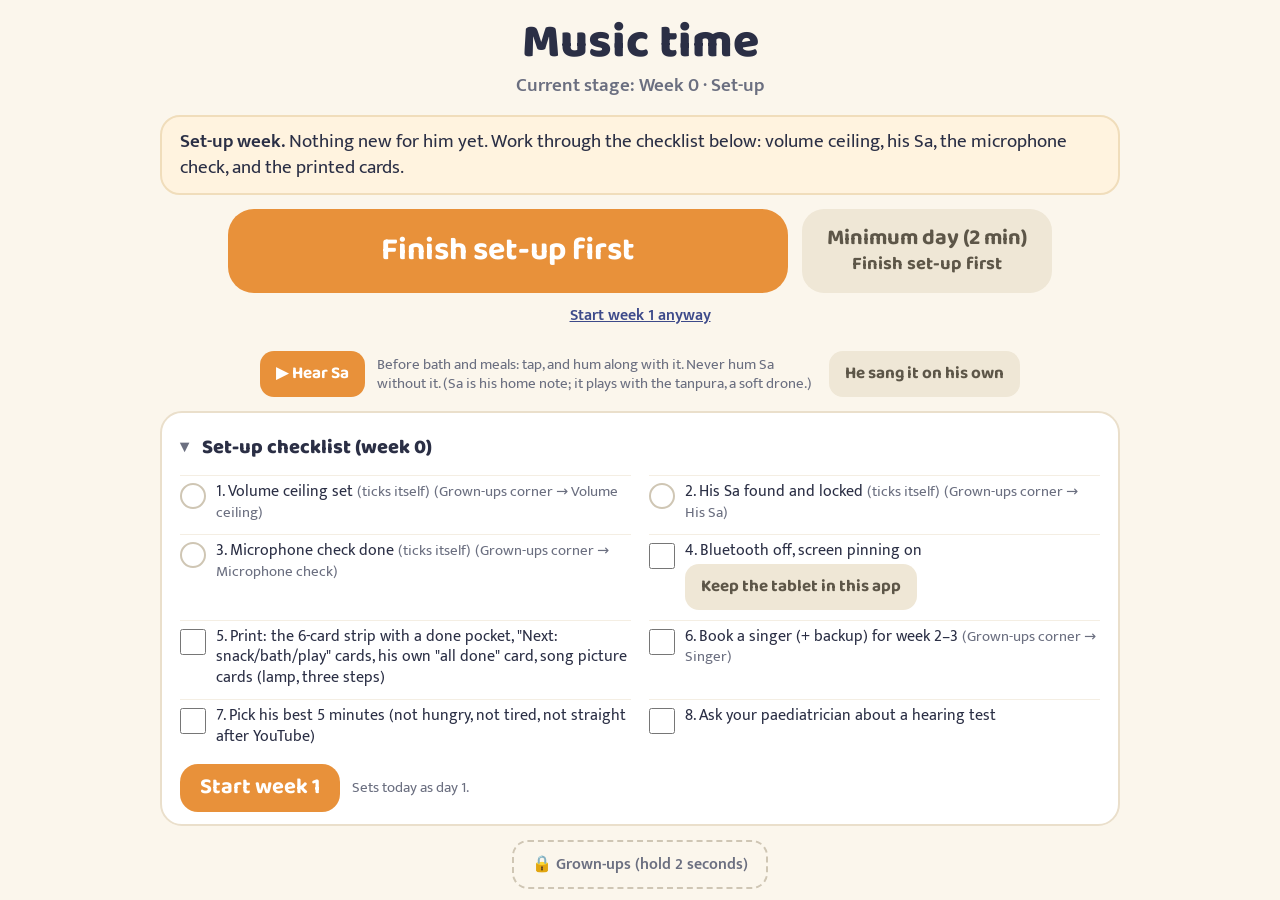
==== commit ba99399e: "Tiny Tunes 2.0: weeks 0-2 of the Sur ki Neev plan, native volume ceiling, new deck App (index.html, " ====
--- a/index.html
+++ b/index.html
@@ -4,217 +4,497 @@
 <meta name="theme-color" content="#FBF6EC">
 <link rel="manifest" href="manifest.webmanifest"><link rel="icon" href="icon.svg">
 <title>Tiny Tunes</title>
-<style id="fonts">@font-face{font-family:"Baloo 2";font-weight:700;font-display:swap;src:url([data-uri]) format("woff2")}
-@font-face{font-family:"Baloo 2";font-weight:800;font-display:swap;src:url([data-uri]) format("woff2")}
-@font-face{font-family:"Mukta";font-weight:400;font-display:swap;src:url([data-uri]) format("woff2")}
-@font-face{font-family:"Mukta";font-weight:600;font-display:swap;src:url([data-uri]) format("woff2")}
-</style>
+<link rel="stylesheet" href="fonts.css">
 <style>
-:root{--bg:#FBF6EC;--ink:#2B2F45;--mut:#6B6F80;--line:#EADFCB;--card:#fff;--saf:#E8913A;--ind:#3D4A8A;--leaf:#6E9F5A;--soft:#FFF9EF}
-*{box-sizing:border-box;-webkit-tap-highlight-color:transparent;user-select:none;-webkit-user-select:none}
+:root{--bg:#FBF6EC;--ink:#2B2F45;--mut:#6B6F80;--line:#EADFCB;--card:#fff;--saf:#E8913A;--ind:#3D4A8A;--leaf:#6E9F5A;--soft:#FFF9EF;--warn:#FCEFDA;
+  --stripH:clamp(56px,10vh,84px);--laneW:clamp(110px,15vw,190px)}
+*{box-sizing:border-box;-webkit-tap-highlight-color:transparent}
+[hidden]{display:none!important}
+button,select,textarea,input{font-family:inherit}
 html,body{height:100%;margin:0;background:var(--bg);color:var(--ink);font-family:"Mukta",system-ui,sans-serif;overflow:hidden}
-.screen{display:none;position:absolute;inset:0;flex-direction:column;align-items:center;gap:14px;overflow-y:auto;
-  padding:calc(env(safe-area-inset-top) + 20px) calc(env(safe-area-inset-right) + 24px) calc(env(safe-area-inset-bottom) + 20px) calc(env(safe-area-inset-left) + 24px)}
+button,.hold,.chip,.seg,.si,#sess{user-select:none;-webkit-user-select:none}
+.screen{display:none;position:absolute;inset:0;flex-direction:column;align-items:center;gap:14px;overflow-y:auto;overflow-x:hidden;
+  padding:calc(env(safe-area-inset-top) + 18px) calc(env(safe-area-inset-right) + 20px) calc(env(safe-area-inset-bottom) + 18px) calc(env(safe-area-inset-left) + 20px)}
 .screen.on{display:flex}
-h1,h2,.bf,.btn{font-family:"Baloo 2","Mukta",system-ui,sans-serif}
-h1{font-size:clamp(30px,4.6vw,50px);font-weight:800;margin:0;line-height:1.05;text-align:center}
-h2{font-size:clamp(22px,3vw,34px);font-weight:800;margin:0;line-height:1.1}
+h1,h2,h3,.btn{font-family:"Baloo 2","Mukta",system-ui,sans-serif}
+h1{font-size:clamp(30px,4.4vw,48px);font-weight:800;margin:0;line-height:1.05}
+h2{font-size:clamp(21px,2.6vw,28px);font-weight:800;margin:0;line-height:1.15}
+p{margin:4px 0 10px;line-height:1.4}
 .mut{color:var(--mut)}
-.btn{font-weight:800;border:0;border-radius:24px;padding:12px 30px;font-size:clamp(20px,2.6vw,28px);background:#EFE7D6;color:#5D5648;min-width:150px;cursor:pointer}
-.btn:active{transform:scale(.97)}
-.btn.go{background:var(--saf);color:#fff;font-size:clamp(26px,3.6vw,40px);padding:12px 56px;border-radius:30px}
-.btn.stop{background:#F6DCD6;color:#9A4A3E}
-.btn.sm{font-size:17px;padding:7px 16px;min-width:0;border-radius:14px}
-.row{display:flex;gap:18px;justify-content:center;flex-wrap:wrap}
-.chip{font-weight:600;font-size:15px;background:#F3EAD8;color:#7A5A2E;padding:3px 12px;border-radius:12px;white-space:nowrap}
+.small{font-size:14.5px}
+.btn{font-weight:700;border:0;border-radius:18px;padding:8px 20px;font-size:clamp(18px,2.1vw,22px);background:#EFE7D6;color:#5D5648;min-height:48px;cursor:pointer;line-height:1.15}
+.btn:active{transform:scale(.98)}
+.btn.sm{font-size:17px;padding:6px 16px;border-radius:14px;min-height:46px}
+.btn.pri{background:var(--saf);color:#fff}
+.btn.ind{background:var(--ind);color:#fff}
+.btn.ghost{background:transparent;border:2px solid var(--line)}
+.btn[disabled]{opacity:.45}
+.link{background:none;border:0;color:var(--ind);font:600 16px "Mukta";text-decoration:underline;min-height:44px;padding:4px 8px;cursor:pointer}
+.row{display:flex;gap:12px;flex-wrap:wrap;align-items:center}
+.row.c{justify-content:center}
+.hold{position:relative;overflow:hidden;touch-action:none;-webkit-touch-callout:none}
+.hold .fill{position:absolute;left:0;top:0;bottom:0;width:0;background:rgba(255,255,255,.32);pointer-events:none}
+.hold.dark .fill{background:rgba(110,159,90,.28)}
+.hold>span{position:relative;pointer-events:none}
+.warn{background:var(--warn);border-radius:14px;padding:9px 14px;font-size:15.5px;line-height:1.35}
+.ok{color:var(--leaf);font-weight:700}
 
 /* home */
-.wrap{width:min(100%,920px);display:flex;flex-direction:column;gap:16px;align-items:stretch;margin-top:auto;margin-bottom:auto}
-.hero{background:var(--card);border:2px solid var(--line);border-radius:28px;padding:22px 26px;display:flex;align-items:center;gap:22px;flex-wrap:wrap;justify-content:center}
-.hero .ic{font-size:76px;line-height:1;filter:drop-shadow(0 0 10px #F7C95C)}
-.hero .tx{flex:1;min-width:240px}
-.lvl{font-weight:700;letter-spacing:.12em;font-size:13px;color:var(--saf);text-transform:uppercase}
-.road{display:grid;grid-template-columns:repeat(auto-fit,minmax(150px,1fr));gap:10px}
-.road div{background:#F3EEE4;border-radius:16px;padding:10px 14px;color:#A39C8C;font-weight:600;font-size:15px;line-height:1.2}
-.road div b{display:block;font-family:"Baloo 2";font-size:18px;color:#B4AC9B}
-.week{display:flex;gap:10px;justify-content:center;align-items:center;flex-wrap:wrap}
-.week span{display:flex;flex-direction:column;align-items:center;font-size:12px;color:#A39C8C;font-weight:600}
-.week i{font-style:normal;font-size:26px;filter:grayscale(1) opacity(.28)}
-.week span.on i{filter:drop-shadow(0 0 6px #F7C95C)}
-.hold{position:relative;overflow:hidden;font-weight:600;font-size:15px;color:var(--mut);padding:9px 18px;border:2px dashed #CFC6B4;border-radius:16px;margin-top:6px}
-.hold b{position:absolute;left:0;top:0;bottom:0;width:0;background:#6E9F5A40}
-
-/* practice */
-.bar{width:min(100%,980px);display:flex;justify-content:space-between;align-items:center;gap:12px}
-.turns{display:flex;gap:12px}
-.turn{font-family:"Baloo 2";font-weight:800;font-size:clamp(18px,2.4vw,26px);padding:5px 20px;border-radius:20px;background:#F1EBDD;color:#B4AC9B;transition:background .4s,color .4s}
-.turn.on{background:var(--ind);color:#fff}.turn.on.you{background:var(--saf)}
-.stage{position:relative;width:min(100%,980px);flex:1;min-height:250px;max-height:62vh;background:var(--soft);border:2px solid var(--line);border-radius:28px;overflow:hidden}
-#trail{position:absolute;inset:0;width:100%;height:100%}
-.band{position:absolute;left:11%;right:3%;border-radius:14px;background:#E8913A1F;transition:background .4s}
-.saline{position:absolute;left:11%;right:3%;height:16px;margin-top:-8px;border-radius:9px;background:#E8913A66;transition:background .4s,box-shadow .4s}
-.saline.lit{background:var(--saf);box-shadow:0 0 0 6px #E8913A30,0 0 26px #E8913A99}
-.salbl{position:absolute;left:2.5%;width:8%;text-align:center;font-family:"Baloo 2";font-weight:800;font-size:clamp(26px,3.4vw,40px);color:var(--saf);margin-top:-.62em;line-height:1.2}
-.guide{position:absolute;left:2.5%;font-weight:600;font-size:15px;color:#B9B0A0}
-.guide.up{top:12px}.guide.down{bottom:12px}
-#diya{position:absolute;font-size:clamp(54px,7vw,78px);line-height:1;transform:translate(-50%,-78%);opacity:.4;transition:opacity .3s;will-change:top,filter}
-.msg{font-weight:800;font-size:clamp(24px,3.4vw,38px);min-height:1.3em;text-align:center;color:var(--ink)}
-.warn{max-width:820px;background:#FCEFDA;border-radius:16px;padding:10px 16px;font-size:16px;text-align:center}
-
-/* done */
-.huge{font-size:clamp(110px,16vw,170px);line-height:1;filter:drop-shadow(0 0 16px #F7C95C) drop-shadow(0 0 40px #F2C14E)}
+.wrap{width:min(100%,960px);display:flex;flex-direction:column;gap:14px;margin:auto 0}
+.title{text-align:center}
+.stageln{text-align:center;font-weight:600;font-size:clamp(16px,2vw,19px);color:var(--mut);margin-top:2px}
+.today{background:#FFF3DF;border:2px solid #F0DDBB;border-radius:20px;padding:12px 18px;font-size:clamp(16px,1.9vw,18.5px);line-height:1.4}
+.today b{font-weight:600}
+.startrow{display:flex;gap:14px;flex-wrap:wrap;justify-content:center;align-items:stretch}
+.bigstart{background:var(--saf);color:#fff;font-size:clamp(23px,3vw,32px);padding:14px 30px;border-radius:26px;min-height:84px;flex:1 1 380px;max-width:560px}
+.minstart{font-size:clamp(18px,2.2vw,22px);flex:0 1 250px;border-radius:22px}
+.bigstart.secb,.minstart.secb{background:#EFE7D6;color:#5D5648;font-size:clamp(16px,1.9vw,19px);min-height:52px;padding:8px 18px;flex:0 1 300px;border-radius:18px}
+.startrow.sec .minstart{flex:0 1 220px}
+.hearrow{display:flex;gap:12px;align-items:center;flex-wrap:wrap;justify-content:center}
+.hearcap{font-size:15px;color:var(--mut);max-width:440px;line-height:1.3}
+.gl{display:flex;justify-content:center}
+.glock{font-weight:600;font-size:16px;color:var(--mut);padding:9px 18px;border:2px dashed #CFC6B4;border-radius:16px;min-height:48px;display:flex;align-items:center;background:transparent}
+
+/* checklist */
+.check{background:var(--card);border:2px solid var(--line);border-radius:22px;padding:12px 18px}
+.check summary{font-family:"Baloo 2";font-weight:800;font-size:20px;cursor:pointer;min-height:44px;display:flex;align-items:center;gap:8px}
+.check summary::before{content:"\25B8";font-size:17px;color:var(--mut);width:14px}
+.check[open]>summary::before{content:"\25BE"}
+.cl{display:grid;grid-template-columns:repeat(auto-fit,minmax(340px,1fr));gap:4px 18px;margin-top:6px}
+.ci{display:flex;gap:10px;align-items:flex-start;padding:6px 0;border-top:1.5px solid #F4EEE3;min-height:44px;font-size:16px;line-height:1.3}
+.ci input{width:26px;height:26px;margin:2px 0 0;accent-color:var(--leaf);flex:none}
+.ci .auto{width:26px;height:26px;border-radius:50%;border:2px solid #CFC6B4;flex:none;display:flex;align-items:center;justify-content:center;color:#fff;font-size:15px;font-weight:800;margin-top:1px}
+.ci .auto.y{background:var(--leaf);border-color:var(--leaf)}
+.ci .tx{flex:1}
+.ci .link,.ci .btn{margin-top:2px}
 
 /* grown-ups */
-.gwrap{width:min(100%,900px);display:flex;flex-direction:column;gap:14px}
-.gtop{display:flex;justify-content:space-between;align-items:center}
-.card{background:var(--card);border:2px solid var(--line);border-radius:22px;padding:16px 20px}
-.card h3{font-family:"Baloo 2";font-weight:800;font-size:21px;margin:0 0 4px}
-.card p{margin:2px 0 10px;color:var(--mut);font-size:15.5px;line-height:1.35}
+.gwrap{width:min(100%,920px);display:flex;flex-direction:column;gap:14px}
+.gtop{display:flex;justify-content:space-between;align-items:center;gap:12px}
+.gnav{display:flex;flex-wrap:wrap;gap:8px}
+.chip{font:600 15.5px "Mukta";background:#F3EAD8;color:#7A5A2E;padding:6px 14px;border-radius:14px;border:2px solid transparent;min-height:44px;cursor:pointer}
+.chip.on{background:var(--ind);color:#fff}
+.card{background:var(--card);border:2px solid var(--line);border-radius:22px;padding:14px 18px;scroll-margin-top:12px}
+.card h3{font-weight:800;font-size:22px;margin:0 0 4px}
+.card p{color:var(--mut);font-size:15.5px}
+.card h4{font:700 17px "Mukta";margin:12px 0 2px}
+.card ul{margin:2px 0 8px;padding-left:22px;color:var(--mut);font-size:15.5px;line-height:1.4}
 .seg{display:flex;flex-wrap:wrap;gap:8px}
-.seg button{font-family:"Mukta";font-weight:600;font-size:16px;border:2px solid var(--line);background:#FBF8F2;color:#5D5648;border-radius:14px;padding:6px 12px;cursor:pointer}
+.seg button{font:600 16px "Mukta";border:2px solid var(--line);background:#FBF8F2;color:#5D5648;border-radius:14px;padding:6px 12px;min-height:46px;cursor:pointer}
 .seg button.on{border-color:var(--ind);background:var(--ind);color:#fff}
-.set{display:flex;justify-content:space-between;align-items:center;gap:16px;padding:9px 0;border-top:1.5px solid #F1EBDD;font-size:17px;font-weight:600}
+.seg.lock button{opacity:.55}
+.seg.lock button.on{opacity:1}
+.set{display:flex;justify-content:space-between;align-items:center;gap:14px;padding:8px 0;border-top:1.5px solid #F1EBDD;font-size:16.5px;font-weight:600;flex-wrap:wrap;min-height:52px}
 .set:first-of-type{border-top:0}
-.set input[type=range]{width:min(52vw,320px);accent-color:var(--saf)}
-.set input[type=checkbox]{width:28px;height:28px;accent-color:var(--saf)}
+.set input[type=range]{width:min(60vw,320px);accent-color:var(--saf);height:44px}
+.set input[type=checkbox]{width:30px;height:30px;accent-color:var(--saf)}
+.set small{display:block;font-weight:400;font-size:14px;color:var(--mut)}
 .meter{height:14px;border-radius:7px;background:#F1EBDD;overflow:hidden;margin:8px 0}
 .meter b{display:block;height:100%;width:0;background:var(--leaf);transition:width .08s}
-.readout{font-family:"Baloo 2";font-weight:800;font-size:26px;min-height:1.3em}
-table.log{width:100%;border-collapse:collapse;font-size:15.5px}
-table.log td,table.log th{padding:5px 6px;border-top:1.5px solid #F1EBDD;text-align:center}
-table.log th{font-weight:700;color:var(--mut);border-top:0}
-table.log td:first-child,table.log th:first-child{text-align:left}
-body.calm *{transition:none!important;animation:none!important}
+.readout{font-family:"Baloo 2";font-weight:800;font-size:24px;min-height:1.3em}
+.cbar{position:relative;height:34px;border-radius:17px;background:linear-gradient(90deg,#F6DCD6,#F1EBDD 35%,#DCEBD3 50%,#F1EBDD 65%,#F6DCD6);margin:10px 0}
+.cbar:after{content:"";position:absolute;left:50%;top:3px;bottom:3px;width:3px;margin-left:-1.5px;background:#6E9F5A;border-radius:2px}
+.cbar i{position:absolute;top:4px;width:26px;height:26px;margin-left:-13px;border-radius:50%;background:var(--ind);left:50%;opacity:0;transition:left .12s,opacity .3s}
+.kv{font-size:15px;color:var(--mut);line-height:1.5}
+.kv b{color:var(--ink);font-weight:600}
+.logl{list-style:none;padding:0;margin:4px 0}
+.logl li{border-top:1.5px solid #F1EBDD;padding:8px 0;font-size:15px;line-height:1.4;color:#4A4E60}
+.logl li b{color:var(--ink)}
+.files{display:flex;flex-direction:column;gap:6px;margin-top:8px}
+.files .f{display:flex;gap:10px;align-items:center;flex-wrap:wrap;font-size:15px}
+textarea,select,input[type=text]{font:16px "Mukta";border:2px solid var(--line);border-radius:12px;padding:8px 10px;background:#FFFDF8;color:var(--ink);min-height:46px}
+textarea{width:100%;min-height:70px;resize:vertical}
+
+/* after */
+.q{display:flex;flex-direction:column;gap:6px;padding:8px 0;border-top:1.5px solid #F1EBDD}
+.q:first-child{border-top:0}
+.q .lbl{font-weight:600;font-size:17px}
+.q .seg button{min-width:96px;font-size:17px}
+
+/* modal */
+.modal{position:fixed;inset:0;background:rgba(43,47,69,.38);display:flex;align-items:center;justify-content:center;padding:16px;z-index:50}
+.modal[hidden]{display:none}
+.mcard{background:var(--card);border-radius:22px;padding:18px 20px;width:min(560px,100%);max-height:92vh;overflow:auto;box-shadow:0 10px 40px rgba(0,0,0,.18)}
+.mcard .mt{font-size:17px;line-height:1.45;margin-bottom:14px}
+.findov{position:fixed;inset:0;background:#050403;z-index:60;display:flex;align-items:flex-end;justify-content:flex-start;padding:20px}
+.findov[hidden]{display:none}
+.findov .fin{color:#8C7764;font-size:15px;display:flex;gap:14px;align-items:center;flex-wrap:wrap}
+.findov .btn{background:#1A1410;color:#8C7764;border:1px solid #33271F}
+
+/* session */
+#sess{background:linear-gradient(180deg,#1C1511 0%,#261C16 100%);padding:0;overflow:hidden;gap:0;display:none}
+#sess.on{display:block}
+#strip{position:absolute;left:0;right:0;top:env(safe-area-inset-top);height:var(--stripH);display:flex;justify-content:center;align-items:center;gap:clamp(8px,2.2vw,26px)}
+.si{width:calc(var(--stripH)*.74);height:calc(var(--stripH)*.74);border-radius:50%;color:#7A6352;display:flex;align-items:center;justify-content:center;transition:color .8s,background-color .8s,box-shadow .8s,opacity .8s}
+.si svg{width:64%;height:64%;overflow:visible}
+.si.cur{color:#D6AE80;background:rgba(214,174,128,.10);box-shadow:0 0 0 2px rgba(214,174,128,.16)}
+.si.done{opacity:.33}
+#child{position:absolute;left:0;right:0;top:calc(env(safe-area-inset-top) + var(--stripH));bottom:0}
+#trail{position:absolute;inset:0;width:100%;height:100%}
+#saLine{position:absolute;height:3px;margin-top:-1.5px;border-radius:2px;background:linear-gradient(90deg,rgba(201,146,90,.34),rgba(201,146,90,.14) 55%,rgba(201,146,90,0));left:0;width:40%}
+#sess.dright #saLine{left:auto;right:0;background:linear-gradient(270deg,rgba(201,146,90,.34),rgba(201,146,90,.14) 55%,rgba(201,146,90,0))}
+#diya{position:absolute;width:clamp(70px,9vmin,104px);transform:translate(-50%,-56%);will-change:top}
+#diya svg{width:100%;height:auto;display:block;overflow:visible}
+#three{position:absolute;display:flex;gap:clamp(18px,4vw,48px);transform:translate(-50%,-50%)}
+#three svg{width:clamp(40px,6vmin,62px);height:auto;overflow:visible}
+#pc{position:absolute;bottom:calc(env(safe-area-inset-bottom) + 10px);right:calc(env(safe-area-inset-right) + 10px);width:min(360px,calc(100% - var(--laneW) - 28px));
+  background:rgba(18,13,10,.45);border:1px solid rgba(58,45,36,.5);border-radius:14px;padding:8px 10px 10px;color:#9C8672;font-size:14.5px;line-height:1.32;z-index:5}
+#sess.dright #pc{right:auto;left:calc(env(safe-area-inset-left) + 10px)}
+#pc .tag{font-size:12.5px;letter-spacing:.09em;text-transform:uppercase;color:#B08A62;font-weight:600}
+#pc .cap{margin-top:2px;overflow:hidden;padding-bottom:2px}
+#pc .cap2{color:#C29A6A;margin-top:4px}
+#pc .tm{font-size:14px;color:#9C8672;margin-top:4px}
+#pc .pb{display:grid;grid-template-columns:repeat(3,1fr);gap:6px;margin-top:6px}
+#pc button,#pc select{min-height:46px;border-radius:12px;background:#2A201A;border:1px solid #4A392D;color:#B8A089;font:600 16px "Mukta";cursor:pointer;padding:4px 8px}
+#pc button.stop{color:#C99886}
+#pc button[disabled]{opacity:.4}
+#pc .hold .fill{background:rgba(214,174,128,.22)}
+#pc .qrow{display:flex;flex-wrap:wrap;gap:8px;margin-top:8px;align-items:center}
+#pc .qrow>button{flex:1 1 140px}
+#pc .yesg{flex:2 1 250px;display:flex;gap:6px}
+#pc .yesg button{flex:none;padding:4px 14px}
+#pc .yesg select{flex:1;min-width:0}
+#pc .ql{margin-top:8px;color:#9C8672;font-size:14.5px}
+body.calm .meter b,body.calm .cbar i{transition:none!important}
+.afbar{position:sticky;bottom:-18px;background:var(--card);padding:8px 0 10px;margin-top:8px;z-index:2;border-top:1.5px solid #F1EBDD}
+#afDim{position:fixed;inset:0;background:rgba(19,14,11,.88);opacity:0;pointer-events:none;transition:opacity 1s;z-index:40;display:flex;justify-content:center;align-items:flex-start;padding:28px 20px}
+#afDim span{color:#B39A83;background:#130E0B;border-radius:14px;padding:12px 20px;font-size:17px;line-height:1.4;text-align:center;max-width:560px}
+#after.dark #afDim{opacity:1;pointer-events:auto}
+#afDim.eat{pointer-events:auto}
+#sess.out #child,#sess.out #strip,#sess.out #pc{transition:opacity 1s ease!important;opacity:0!important}
 </style></head><body>
 
+<svg width="0" height="0" style="position:absolute" aria-hidden="true" focusable="false"><defs>
+  <radialGradient id="gGlow" cx="50%" cy="50%" r="50%"><stop offset="0" stop-color="#F3B864" stop-opacity=".55"/><stop offset=".45" stop-color="#E39445" stop-opacity=".2"/><stop offset="1" stop-color="#E39445" stop-opacity="0"/></radialGradient>
+  <linearGradient id="gFlame" x1="0" y1="1" x2="0" y2="0"><stop offset="0" stop-color="#E9893A"/><stop offset=".55" stop-color="#F2B35A"/><stop offset="1" stop-color="#F7D79A"/></linearGradient>
+  <linearGradient id="gClay" x1="0" y1="0" x2="0" y2="1"><stop offset="0" stop-color="#8E5C3D"/><stop offset="1" stop-color="#5E3B28"/></linearGradient>
+  <g id="hand"><path d="M2 21q0 12 10 12t10-12z" fill="currentColor"/><g stroke="currentColor" stroke-width="4.4" stroke-linecap="round"><path d="M4.5 21L3.5 9M9.5 20.5V5M14.5 20.5L15.5 7M19.5 22L21.5 12"/></g></g>
+  <symbol id="ic0" viewBox="0 0 64 64"><path d="M17 37q0 20 15.5 20T48 37z" fill="currentColor"/><g fill="none" stroke="currentColor" stroke-linecap="round"><g stroke-width="5.6"><path d="M21 38L19 17M28 37V11M35 37L37 13M42 39l4-15M17 42L9 33"/></g><path d="M52 9q5 4 6 10M7 12q-3 5-1 11" stroke-width="2.6"/></g></symbol>
+  <symbol id="ic1" viewBox="0 0 64 64"><g fill="currentColor"><circle cx="14" cy="24" r="11"/><circle cx="50" cy="24" r="11"/><path d="M1 59c1-12 7-18 13-18s12 6 13 18z"/><path d="M37 59c1-12 7-18 13-18s12 6 13 18z"/></g><g fill="#211913"><circle cx="18.5" cy="21" r="2"/><circle cx="45.5" cy="21" r="2"/><ellipse cx="21.5" cy="28.5" rx="2.1" ry="2.6"/><ellipse cx="42.5" cy="28.5" rx="2.1" ry="2.6"/></g><path d="M27.2 18.5q2.6 5.5 0 11M36.8 18.5q-2.6 5.5 0 11" fill="none" stroke="currentColor" stroke-width="2.6" stroke-linecap="round"/></symbol>
+  <symbol id="ic2" viewBox="0 0 64 64"><path d="M7 37q25 7 50 0q-4 18-25 19Q11 55 7 37z" fill="currentColor"/><path d="M32 7c6 9 8 15 5.5 20.5-1.8 3.6-9.2 3.6-11 0C24 22 26 16 32 7z" fill="currentColor" opacity=".85"/></symbol>
+  <symbol id="ic3" viewBox="0 0 64 64"><path d="M25 47V14l26-7v33" fill="none" stroke="currentColor" stroke-width="4" stroke-linejoin="round"/><path d="M25 16l26-7v7l-26 7z" fill="currentColor"/><ellipse cx="18" cy="48" rx="8" ry="6" transform="rotate(-18 18 48)" fill="currentColor"/><ellipse cx="44" cy="41" rx="8" ry="6" transform="rotate(-18 44 41)" fill="currentColor"/></symbol>
+  <symbol id="ic4" viewBox="0 0 64 64"><use href="#hand" transform="translate(3 18) scale(1.15)"/><use href="#hand" transform="translate(61 18) scale(-1.15 1.15)"/></symbol>
+  <symbol id="ic5" viewBox="0 0 64 64"><path d="M38 6A26 26 0 1 0 58 44 21 21 0 0 1 38 6z" fill="currentColor"/></symbol>
+  <symbol id="smallLamp" viewBox="0 0 60 60"><path d="M6 36q24 7 48 0q-4 17-24 18Q10 53 6 36z" fill="url(#gClay)"/><ellipse cx="30" cy="36.5" rx="24" ry="3.4" fill="#A06E4C"/><rect x="29" y="28" width="2" height="8" rx="1" fill="#3B2A20"/></symbol>
+</defs></svg>
+
+<!-- ===================== HOME ===================== -->
 <section class="screen on" id="home">
   <div class="wrap">
-    <h1>Today's practice</h1>
-    <div class="hero">
-      <div class="ic">🪔</div>
-      <div class="tx"><div class="lvl">Level 1</div><h2>Find Sa</h2><div class="mut" style="font-size:18px">Listen to Sa, then sing it. The diya glows when he finds it.</div></div>
-      <button class="btn go" id="start">Start ▶</button>
+    <div class="title"><h1>Music time</h1><div class="stageln" id="stageLn">&nbsp;</div></div>
+    <div class="today" id="todayCard"></div>
+    <div id="startArea"></div>
+    <div class="hearrow">
+      <button class="btn sm pri" id="hearSaHome">&#9654; Hear Sa</button>
+      <span class="hearcap">Before bath and meals: tap, and hum along with it. Never hum Sa without it. (Sa is his home note; it plays with the tanpura, a soft drone.)</span>
+      <button class="btn sm" id="sangBtn">He sang it on his own</button>
     </div>
-    <div class="road">
-      <div><b>2 · Echo</b>coming next</div>
-      <div><b>3 · Rhymes in sargam</b>coming next</div>
-      <div><b>4 · Up and down</b>coming next</div>
-      <div><b>5 · Rhythm</b>coming next</div>
-      <div><b>6 · First raag</b>coming next</div>
-    </div>
-    <div class="week" id="week"></div>
-    <div style="display:flex;justify-content:center"><div class="hold" id="hold"><b></b>🔒 Grown-ups (hold 2 seconds)</div></div>
+    <details class="check" id="checkHome"><summary>Set-up checklist (week 0)</summary><div id="checkHomeBody"></div></details>
+    <div class="gl"><button class="glock hold dark" id="gHold"><span class="fill"></span><span>&#128274; Grown-ups (hold 2 seconds)</span></button></div>
   </div>
 </section>
 
-<section class="screen" id="practice">
-  <div class="bar">
-    <div><h2>Find Sa</h2><div class="mut" id="tryLbl" style="font-size:16px">&nbsp;</div></div>
-    <div class="turns"><span class="turn" id="tListen">👂 Listen</span><span class="turn you" id="tYou">🧒 Your turn</span></div>
-    <span class="chip" id="tpChip">Tanpura · Sa = D</span>
+<!-- ===================== SESSION ===================== -->
+<section class="screen" id="sess">
+  <div id="strip"></div>
+  <div id="child">
+    <canvas id="trail"></canvas>
+    <div id="saLine"></div>
+    <div id="diya"><svg viewBox="0 0 100 120" aria-hidden="true">
+      <circle id="dGlow" cx="50" cy="44" r="50" fill="url(#gGlow)" opacity="0"/>
+      <g id="dRays" opacity="0" stroke="#E7A458" stroke-width="2" stroke-linecap="round" fill="none">
+        <path d="M50 -2v10M18 12l7 7M82 12l-7 7M4 42h10M96 42H86M14 72l7-5M86 72l-7-5" stroke-opacity=".55"/></g>
+      <circle id="dRing" cx="50" cy="60" r="56" fill="none" stroke="#D9A86E" stroke-width="2.5" opacity="0"/>
+      <g id="dFlame" opacity="0"><path d="M50 22c8 13 12 22 8.5 30-2.6 5.6-14.4 5.6-17 0C38 44 42 35 50 22z" fill="url(#gFlame)"/>
+        <path d="M50 38c3 5 4 9 2.6 12-1 2-4.2 2-5.2 0C46 47 47 43 50 38z" fill="#FBE7BE" opacity=".8"/></g>
+      <g id="dLamp" opacity=".7"><rect x="49" y="52" width="2.4" height="12" rx="1.2" fill="#3B2A20"/>
+        <path d="M10 64q40 10 80 0q-6 30-40 32Q16 94 10 64z" fill="url(#gClay)"/><ellipse cx="50" cy="64.5" rx="40" ry="5.5" fill="#A06E4C"/><ellipse cx="50" cy="64.8" rx="31" ry="3" fill="#4A3022"/></g>
+    </svg></div>
+    <div id="three"></div>
   </div>
-  <div class="stage" id="stage">
-    <canvas id="trail"></canvas>
-    <div class="band" id="band"></div>
-    <div class="saline" id="saline"></div>
-    <div class="salbl" id="salbl">Sa</div>
-    <div class="guide up">higher ↑</div><div class="guide down">lower ↓</div>
-    <div id="diya">🪔</div>
-  </div>
-  <div class="msg" id="msg">&nbsp;</div>
-  <div class="warn" id="micWarn" hidden>The microphone is off, so the diya can't hear him. To turn it on: tablet Settings → Apps → Tiny Tunes → Permissions → Microphone → Allow.</div>
-  <div class="row"><button class="btn" id="again">↺ Again</button><button class="btn stop" id="stopBtn">✋ Stop</button></div>
-</section>
-
-<section class="screen" id="done" style="justify-content:center">
-  <div class="huge">🪔</div>
-  <h1>Practice done!</h1>
-  <div class="mut" id="doneTxt" style="font-size:19px">&nbsp;</div>
-  <div class="row" style="margin-top:10px"><button class="btn" id="doneAgain">↺ Again</button><button class="btn" id="doneHome">🏠 Home</button></div>
-</section>
-
-<section class="screen" id="grown">
-  <div class="gwrap">
-    <div class="gtop"><h1 style="text-align:left">Grown-ups corner</h1><button class="btn sm" id="gBack">← Back</button></div>
-
-    <div class="card">
-      <h3>His Sa (home note)</h3>
-      <p>Start with D (White 2). A teacher can change it later. The harmonium plays Sa at this pitch.</p>
-      <div class="seg" id="saSeg"></div>
-      <div style="margin-top:10px"><button class="btn sm" id="hearSa">▶ Hear Sa</button></div>
+  <div id="pc">
+    <div id="pcMain">
+      <div class="tag" id="pcTag">&nbsp;</div>
+      <div class="cap" id="pcCap">&nbsp;</div>
+      <div class="cap2" id="pcCap2"></div>
+      <div class="tm" id="pcTime">&nbsp;</div>
+      <div class="pb" id="pcBtns">
+        <button id="bNext">Next &rsaquo;</button>
+        <button id="bAgain">&#8634; Again</button>
+        <button class="hold" id="bCalm"><span class="fill"></span><span>Calm (hold)</span></button>
+        <button id="bDone">All done</button>
+        <button class="stop" id="bStop">Stop</button>
+        <button id="b3" hidden>&#9654; Three Steps</button>
+      </div>
     </div>
-
-    <div class="card">
-      <h3>Sound</h3>
-      <div class="set"><span>Volume limit</span><input type="range" id="vol" min="10" max="100"></div>
-      <div class="set"><span>Tanpura volume</span><input type="range" id="tp" min="0" max="100"></div>
-      <div class="set"><span>Tanpura while he sings<br><small class="mut" style="font-weight:400;font-size:14px">Off is safest. Turn on only if the microphone check says "Quiet" with the tanpura playing.</small></span><input type="checkbox" id="tpTurn"></div>
-      <div class="set"><span>Calm mode (less movement)</span><input type="checkbox" id="calm"></div>
-    </div>
-
-    <div class="card">
-      <h3>Practice</h3>
-      <div class="set"><span>How close counts as Sa</span><div class="seg" id="tolSeg"></div></div>
-      <div class="set"><span>Tries per practice</span><div class="seg" id="triesSeg"></div></div>
-      <div class="set"><span>Microphone sensitivity</span><div class="seg" id="sensSeg"></div></div>
-    </div>
-
-    <div class="card">
-      <h3>Microphone check</h3>
-      <p>Hum or sing Sa yourself, then stay quiet. While you hum Sa it should say "Sa", and while you are quiet it should say "Quiet". If it hears something while the room is quiet, turn off "Tanpura while he sings" or lower the sensitivity.</p>
-      <div class="row" style="justify-content:flex-start"><button class="btn sm" id="micBtn">Start mic check</button><label style="display:flex;gap:8px;align-items:center;font-weight:600"><input type="checkbox" id="micTp" style="width:24px;height:24px;accent-color:var(--saf)"> with tanpura playing</label></div>
-      <div class="meter"><b id="micLvl"></b></div>
-      <div class="readout" id="micRead">&nbsp;</div>
-    </div>
-
-    <div class="card">
-      <h3>Practice log (this tablet)</h3>
-      <table class="log" id="logT"></table>
-      <div style="margin-top:10px"><button class="btn sm" id="logReset">Clear log</button></div>
-    </div>
-
-    <div class="card">
-      <h3>Coming next</h3>
-      <p>Recordings of a real teacher's voice, echo phrases (Sa Re Ga), rhymes in sargam, going up and down the scale, rhythm (taal) and a first raag. For now the harmonium gives Sa.</p>
+    <div id="pcCalm" hidden>
+      <div class="tag">Calm</div>
+      <div class="cap" id="calmCap">Hum one long soft mmm with him, or just sit together.</div>
+      <div class="ql">Did a sound upset him?</div>
+      <div class="qrow"><button id="cNo">No, just wound up</button><span class="yesg"><button id="cYes">Yes:</button><select id="cKind" aria-label="Which sound upset him"></select></span></div>
+      <div class="ql" id="cAns">&nbsp;</div>
+      <div class="pb" style="grid-template-columns:1fr 1fr"><button id="cCarry">Carry on</button><button id="cBye">Goodbye</button></div>
+      <div class="pb" style="grid-template-columns:1fr 1fr"><button id="cDone">All done</button><button class="stop" id="cStop">Stop</button></div>
     </div>
   </div>
 </section>
 
+<!-- ===================== AFTER ===================== -->
+<section class="screen" id="after">
+  <div class="gwrap">
+    <h1 id="afTitle">After music time</h1>
+    <div class="today" id="afTell">Put his card in the done pocket, say "All done", then show the next card (Next: snack / bath / play).</div>
+    <div class="card">
+      <div class="q"><span class="lbl">How was he?</span><div class="seg" id="afMood"></div></div>
+      <div class="q"><span class="lbl">Did we both enjoy it?</span><div class="seg" id="afEnjoy"></div></div>
+      <div class="q"><span class="lbl">Did he take turns?</span><div class="seg" id="afTurns"></div></div>
+      <div class="q"><span class="lbl">If it applies (optional)</span>
+        <div class="seg" id="afFlags"></div>
+        <div class="small mut" id="afUpDone" hidden></div>
+        <div class="row" id="afUpRow" hidden><span class="small">Which sound?</span><select id="afUpKind"></select><span class="small mut" id="afUpHint">It will be left out for 7 days, then come back softly.</span></div>
+        <div class="seg" id="afWay" hidden></div>
+        <textarea id="afNote" placeholder="Short note (optional)"></textarea>
+      </div>
+      <div class="row afbar"><button class="btn pri" id="afSave">Save</button><button class="btn" id="afSkip">Skip</button></div>
+      <p class="small mut" id="afAuto"></p>
+    </div>
+  </div>
+  <div id="afDim" aria-hidden="true"><span>Music time is over. Turn the tablet away from him, then tap the screen to see the log.</span></div>
+</section>
+
+<!-- ===================== GROWN-UPS ===================== -->
+<section class="screen" id="grown">
+  <div class="gwrap">
+    <div class="gtop"><h1>Grown-ups corner</h1><button class="btn sm" id="gBack">&larr; Back</button></div>
+    <div class="gnav" id="gnav"></div>
+
+    <div class="card" id="g-setup"><h3>Set-up checklist</h3><div id="checkG"></div></div>
+
+    <div class="card" id="g-prog"><h3>Programme</h3>
+      <p id="progTxt"></p>
+      <div class="row"><button class="btn sm" id="wkBack">&lsaquo; One week back</button><button class="btn sm" id="wkFwd">One week forward &rsaquo;</button></div>
+      <p class="small">Week 0: set-up. Week 1 "Awaaz" (sound play). Week 2 "Sa is home". Week 3 "Didi sings" and week 4 "Laya enters" need the singer's recordings: they are coming in a later update. Until then, keep doing week 2.</p>
+    </div>
+
+    <div class="card" id="g-vol"><h3>Volume ceiling (set with him in the room)</h3>
+      <p>"Play the loudest sound" plays the loudest thing music time ever plays: the harmonium Sa with the tanpura (the drone) underneath, at full level. Everything else is softer. Lower it until, at his seat, it sounds clearly softer than your normal talking voice (about 55–60 dB(A) on a phone sound-meter app, if you have one).</p>
+      <div class="warn" id="volBt" hidden>Bluetooth audio is connected — turn Bluetooth off for music time.</div>
+      <div class="row" style="margin:6px 0"><button class="btn sm pri" id="calBtn">&#9654; Play the loudest sound</button>
+        <span id="volNative" class="row"><button class="btn sm" id="volDn">Softer</button><button class="btn sm" id="volUp">Louder</button><b id="volStep"></b></span></div>
+      <p class="warn" id="volBrowser" hidden>Set the tablet's media volume by hand to the step you marked before each session (YouTube shares it).</p>
+      <div class="set"><span>Fine trim (app level)<small>Only the app's own sound, 30–100 %. Once a ceiling is saved, music time and Hear Sa use it, not this slider.</small></span><span class="row"><input type="range" id="trim" min="30" max="100" step="1"><b id="trimV"></b></span></div>
+      <div class="row"><button class="btn sm ind" id="ceilSave">Save as the ceiling</button><span id="ceilTxt" class="small mut"></span></div>
+    </div>
+
+    <div class="card" id="g-sa"><h3>His Sa (home note)</h3>
+      <p>Sa is the home note that his music always comes back to. One Sa is used for everything he knows: harmonium, tanpura, hello tune, Three Steps, the singer's recordings and the backing tracks. Default: D (White 2, safed 2) = 293.66 Hz. Results below are a note plus or minus "cents": 100 cents = one harmonium key, 50 cents = half a key.</p>
+      <div class="readout" id="saNow"></div>
+      <h4>Find his Sa</h4>
+      <p class="small">When he starts singing a rhyme on his own, quietly tap "Listen to him" and let it run 30–60 seconds (the screen goes dark; tap Stop at the bottom to finish). Do it on at least 3 different days. It never asks him to sing.</p>
+      <div class="row"><button class="btn sm pri" id="findHim">Find his Sa — listen to him</button><button class="btn sm" id="findVid">Listen to the video</button></div>
+      <p class="small">"Listen to the video" is a hint only — the music under the singer confuses it. Do this during his normal YouTube time, not before music time.</p>
+      <div class="today" id="saDecide" style="margin:6px 0"></div>
+      <div id="saFinds" class="kv"></div>
+      <h4>Choose and lock</h4>
+      <div class="seg" id="saSeg"></div>
+      <div class="row" style="margin-top:10px"><button class="btn sm hold dark" id="saLockBtn"><span class="fill"></span><span id="saLockLbl">Sa lock (hold 3 s)</span></button><button class="btn sm" id="hearSaG">&#9654; Hear Sa</button></div>
+      <p class="small" id="saMsg"></p>
+    </div>
+
+    <div class="card" id="g-opt"><h3>Session options</h3>
+      <div class="set"><span>Diya side<small>Put it on the side where your face is.</small></span><div class="seg" id="oSide"></div></div>
+      <div class="set"><span>Glow style</span><div class="seg" id="oGlow"></div></div>
+      <div class="set"><label for="oCopyTp" style="flex:1;cursor:pointer">Soft tanpura during copycat<small>Very soft, underneath your copying.</small></label><input type="checkbox" id="oCopyTp"></div>
+      <div class="set"><span>His calm option<small id="oPinTxt"></small></span><div class="seg" id="oCalmOpt"></div></div>
+      <div class="set"><span>&nbsp;</span><button class="btn sm" id="oPin">Pin as his calm option</button></div>
+      <div class="set"><label for="oCalm" style="flex:1;cursor:pointer">Calm mode (less movement)<small>Slower diya, no moving trail.</small></label><input type="checkbox" id="oCalm"></div>
+      <div class="set"><span>Microphone sensitivity</span><div class="seg" id="oSens"></div></div>
+    </div>
+
+    <div class="card" id="g-mic"><h3>Microphone check</h3>
+      <p>Hum or sing yourself, then stay quiet. It should name the note while you hum and say "Quiet" while you are quiet. This check listens to the wide range (70–1100 Hz, so it hears grown-ups too); in music time the app only listens in a child's range (180–1000 Hz).</p>
+      <div class="warn" id="micBt" hidden>Bluetooth audio is connected — turn Bluetooth off for music time.</div>
+      <button class="btn sm pri" id="micBtn">Start mic check</button>
+      <div class="meter"><b id="micLvl"></b></div>
+      <div class="readout" id="micRead">&nbsp;</div>
+      <div class="kv" id="micSet"></div>
+      <div class="warn" id="micProc" hidden></div>
+    </div>
+
+    <div class="card" id="g-tuner"><h3>Your private tuner</h3>
+      <p>For you only: with earphones, out of his earshot. It plays Sa (harmonium and tanpura) in your earphones and shows how close your hum is. Two minutes a day is plenty: hum along with Sa, then Sa-Pa-Sa, then Ga Re Sa. Earphones matter: without them the tuner hears the harmonium, not you. "Cents" measure how far off you are: 100 cents = one harmonium key; within about 12 cents is right on.</p>
+      <button class="btn sm pri" id="tunBtn">Start tuner</button>
+      <div class="cbar"><i id="tunDot"></i></div>
+      <div class="row small mut" style="justify-content:space-between"><span>low</span><span>Sa</span><span>high</span></div>
+      <div class="readout" id="tunRead">&nbsp;</div>
+    </div>
+
+    <div class="card" id="g-singer"><h3>Singer &amp; recordings</h3>
+      <p>In week 3 one real singer's voice becomes his model for note names, songs and echo phrases. Book her now (week 0), and line up a backup. She records about a year's material in one session in week 2 or 3.</p>
+      <h4>Who to ask (any one person with a steady, plain voice)</h4>
+      <ul><li>a female relative or neighbour; an older girl who sings, or a boy under about 11 (a boy's voice can break within months)</li>
+        <li>a senior Gandharva or music-college student, a school or college music teacher, a temple or bhajan singer</li>
+        <li>an online classical teacher, who records at home and sends the files back</li></ul>
+      <p class="small">A small fee is normal. She signs a one-page consent for family use. Take one still photo of her for the "Didi sings" card (a photo, not a video).</p>
+      <h4>How she records</h4>
+      <ul><li>At HIS Sa, not her own. She listens to the backing track below in one earphone while she sings.</li>
+        <li>Soft, plain, straight notes: no meend (slides), gamak (shakes), vibrato or concert-style emotion. About one note a second.</li>
+        <li>The hello and goodbye are sung over the app's own hello track, so they line up with what he heard in weeks 1 and 2.</li>
+        <li>Each take is kept as the one he hears. Keep the master copies off the tablet (a private family drive or PC).</li></ul>
+      <h4>Backing tracks for the singer</h4>
+      <p class="small">Made at his Sa as 16-bit mono WAV files (22050 Hz): (1) tanpura drone, 90 s; (2) hello and goodbye tune over the tanpura; (3) Sa reference: harmonium Sa held with the tanpura, 30 s; (4) Three Steps over the tanpura; plus (5) clip-list.txt with the clip list and his Sa as note, Hz and harmonium key. Send them by WhatsApp if she can't come in person.</p>
+      <button class="btn sm pri" id="expBtn">Make the backing tracks</button> <span class="small mut" id="expMsg" style="margin-left:10px"></span>
+      <div class="files" id="expFiles"></div>
+    </div>
+
+    <div class="card" id="g-log"><h3>Log</h3>
+      <p>Recent music times, newest first (kept on this tablet). Export a copy now and then and keep it off the tablet. Notes are given in cents from his Sa: 100 cents = one harmonium key.</p>
+      <ul class="logl" id="logList"></ul>
+      <h4>Sang it on his own</h4><ul class="logl" id="ownList"></ul>
+      <h4>Sa-finding results</h4><ul class="logl" id="findList"></ul>
+      <h4>Sounds</h4><ul class="logl" id="sndList"></ul>
+      <h4>Changes</h4><ul class="logl" id="chgList"></ul>
+      <div class="row" style="margin-top:8px"><button class="btn sm ind" id="exportData">Export all data</button><button class="btn sm hold dark" id="logClear"><span class="fill"></span><span>Clear log (hold 2 s)</span></button></div>
+      <p class="small" id="logMsg">Clear log removes the sessions and "sang it on his own" entries. His Sa results, Sa lock and settings stay.</p>
+    </div>
+
+    <div class="card" id="g-about"><h3>About</h3>
+      <p>Tiny Tunes <span id="verTxt"></span> — weeks 0 to 2 of the "Sur ki Neev" plan. Everything stays on this tablet: no account, no ads, no internet needed. No synthetic voices are ever used; the harmonium and tanpura are made by the app itself, always in tune.</p>
+      <p><b>Not a medical product</b>, and not a replacement for therapy, an audiologist or a music teacher.</p>
+    </div>
+  </div>
+</section>
+
+<div class="modal" id="modal" hidden><div class="mcard"><div class="mt" id="mText"></div><div class="row" id="mBtns"></div></div></div>
+<div class="findov" id="findOv" hidden><div class="fin"><button class="btn sm" id="findStop">Stop</button><span id="findTxt">Listening…</span></div></div>
+
 <script>
 (function(){
 "use strict";
+var VERSION="2.0";
 var $=function(id){return document.getElementById(id)};
-function load(k,d){try{var v=JSON.parse(localStorage.getItem(k));return v&&typeof v==="object"?Object.assign({},d,v):d}catch(e){return d}}
+function noop(){}
+function load(k,d){try{var v=JSON.parse(localStorage.getItem(k));return v&&typeof v==="object"?Object.assign({},d,v):Object.assign({},d)}catch(e){return Object.assign({},d)}}
 function save(k,v){try{localStorage.setItem(k,JSON.stringify(v))}catch(e){}}
-
-/* ---------- settings ---------- */
-var S=load("riyaz-settings",{sa:"D",vol:55,tp:45,tpTurn:false,calm:false,tol:"easy",tries:5,sens:"med"});
+function clamp(x,a,b){return x<a?a:x>b?b:x}
+function median(a){if(!a||!a.length)return null;var b=a.slice().sort(function(x,y){return x-y}),m=b.length>>1;return b.length%2?b[m]:(b[m-1]+b[m])/2}
+function esc(s){return String(s==null?"":s).replace(/[&<>"]/g,function(c){return{"&":"&amp;","<":"&lt;",">":"&gt;",'"':"&quot;"}[c]})}
+var events=[];
+function ev(type,o){var e=Object.assign({t:Math.round(performance.now()),type:type},o||{});events.push(e);if(events.length>3000)events.shift();return e}
+
+/* ---------- dates ---------- */
+function pad(n){return String(n).padStart(2,"0")}
+function dstr(d){d=d||new Date();return d.getFullYear()+"-"+pad(d.getMonth()+1)+"-"+pad(d.getDate())}
+function today(){return dstr()}
+function dnum(s){var p=s.split("-");return Date.UTC(+p[0],+p[1]-1,+p[2])/864e5}
+function daysBetween(a,b){return Math.round(dnum(b)-dnum(a))}
+function addDays(s,n){var p=s.split("-");return dstr(new Date(+p[0],+p[1]-1,+p[2]+n))}
+var WD=["Sun","Mon","Tue","Wed","Thu","Fri","Sat"],MO=["Jan","Feb","Mar","Apr","May","Jun","Jul","Aug","Sep","Oct","Nov","Dec"];
+function niceDate(s){var p=s.split("-"),d=new Date(+p[0],+p[1]-1,+p[2]);return WD[d.getDay()]+" "+d.getDate()+" "+MO[d.getMonth()]}
+function niceTime(ms){var d=new Date(ms),h=d.getHours(),m=d.getMinutes();return((h%12)||12)+":"+pad(m)+(h<12?" am":" pm")}
+
+/* ---------- settings, log, sounds ---------- */
 var NOTES={"C":261.63,"C#":277.18,"D":293.66,"D#":311.13,"E":329.63,"F":349.23};
+var KEYS=["C","C#","D","D#","E","F"];
+var KEYMIDI={"C":60,"C#":61,"D":62,"D#":63,"E":64,"F":65};
 var KEYNAME={"C":"C · White 1","C#":"C# · Black 1","D":"D · White 2","D#":"D# · Black 2","E":"E · White 3","F":"F · White 4"};
-var TOL={easy:45,normal:30,strict:18}, HOLD={easy:0.9,normal:1.2,strict:1.5};
+var KEYIND={"C":"safed 1","C#":"kali 1","D":"safed 2","D#":"kali 2","E":"safed 3","F":"safed 4"};
 var SENS={low:-38,med:-46,high:-54};
+var DEF={v:2,sa:"D",saLocked:false,startDate:null,diyaSide:"left",glow:"gentle",copyTp:true,calmOpt:"tanpura",calmPinned:null,calm:false,sens:"med",trim:70,ceiling:null,micChecked:null,
+  check:{bt:false,print:false,singer:false,best5:false,hearing:false}};
+var hadV2=false;try{hadV2=localStorage.getItem("riyaz2-settings")!==null}catch(e){}
+var S=load("riyaz2-settings",DEF);
+if(!S.check||typeof S.check!=="object")S.check=Object.assign({},DEF.check);
+if(!NOTES[S.sa])S.sa="D";
+if(!hadV2){try{var old=JSON.parse(localStorage.getItem("riyaz-settings"));if(old&&NOTES[old.sa])S.sa=old.sa}catch(e){}S.saLocked=false;saveS()}
+function saveS(){save("riyaz2-settings",S)}
+var L=load("riyaz2-log",{});["sessions","own","finds","changes"].forEach(function(k){if(!Array.isArray(L[k]))L[k]=[]});
+function saveL(){save("riyaz2-log",L)}
+function logChange(o){L.changes.push(o);if(L.changes.length>300)L.changes.shift();saveL();try{if($("grown").classList.contains("on"))drawLog()}catch(e){}}
+var KINDS=["hello","harmSa","tanpura","kiteSa","threeSteps"];
+var KNAME={hello:"Hello tune (harmonium)",harmSa:"Harmonium Sa",tanpura:"Tanpura",kiteSa:"Kite-glide Sa",threeSteps:"Three Steps tune"};
+var SND=load("riyaz2-sounds",{});KINDS.forEach(function(k){if(!SND[k]||typeof SND[k]!=="object")SND[k]={n:0,until:null}});
+function saveSnd(){save("riyaz2-sounds",SND)}
+function sndPaused(k){var s=SND[k];if(s&&s.until){if(today()>=s.until){s.until=null;s.n=0;saveSnd();return false}return true}return false}
+function ramp(k){if(sndPaused(k))return 0;var n=SND[k].n||0;return n<3?0.5:(n<6?0.7:1)}
+function pauseSound(k){if(!SND[k])return;SND[k]={n:0,until:addDays(today(),7),since:today()};saveSnd();logChange({t:Date.now(),what:KNAME[k]+" paused for 7 days (it upset him)"});}
+function pausedMsg(k){return KNAME[k]+" is paused until "+niceDate(SND[k].until)+" (it upset him)."}
+function rampWord(k){if(sndPaused(k))return"paused until "+niceDate(SND[k].until);var r=ramp(k);return r===1?"full level":(r===0.7?"70 % level":"half level (new sound)")}
+
 function saHz(){return NOTES[S.sa]||NOTES.D}
-
-/* ---------- audio ---------- */
-var ctx=null,master=null,tpGain=null,harmGain=null,tpBufs=null,tpTimer=null,tpNext=0,tpIdx=0,harmWave=null,tpBuiltFor=null;
+function centsFromSa(f){return 1200*Math.log2(f/saHz())}
+function centsToSa(f){var c=1200*Math.log2(f/saHz());c=((c%1200)+1200)%1200;if(c>600)c-=1200;return c}
+function midiOf(f){return 69+12*Math.log2(f/440)}
+function hzOfMidi(m){return 440*Math.pow(2,(m-69)/12)}
+var NN=["C","C#","D","D#","E","F","F#","G","G#","A","A#","B"];
+function noteOfMidi(m){var r=Math.round(m);return NN[((r%12)+12)%12]+(Math.floor(r/12)-1)}
+var SARGAM=["Sa","komal Re","Re","komal Ga","Ga","Ma","tivra Ma","Pa","komal Dha","Dha","komal Ni","Ni"];
+
+/* ---------- programme ---------- */
+function prog(){if(!S.startDate)return{week:0,day:0};var d=daysBetween(S.startDate,today())+1;if(d<1)d=1;return{week:d<=7?1:(d<=14?2:3),day:d}}
+var DAYNOTE={1:"First day. The same six steps every day, in the same order. Keep it short and end while he is still happy.",
+  2:"From today, in Song: stop before the last word of a line, open palm, wait up to 5 s. Any sound counts.",
+  3:"Calm trial today: in the quiet ending try option 1 (the tanpura alone).",
+  4:"App-off day: do the same routine face to face, no tablet.",
+  5:"Calm trial today: in the quiet ending try option 2 (you hum one long soft mmm with the tanpura).",
+  6:"Calm trial today: in the quiet ending try option 3 (six slow pats).",
+  7:"Rest, or a minimum day.",
+  8:"New this week: sing-together on Sa, listen-and-wait turns, kite glides, Three Steps. Also start the bedtime listening corner (5–10 min of soft sung Bhoopali aalap: the slow, wordless opening of Raag Bhoopali, sung by one voice; search “Bhoopali aalap vocal” in your own music app; audio only).",
+  9:"Before bath and meals: tap Hear Sa and hum along with it.",
+  10:"Optional for you: 2 minutes with earphones, out of his earshot, with Your private tuner (Grown-ups corner).",
+  11:"App-off day: do the same routine face to face, no tablet.",
+  12:"The singer's recording session is this week or next. Grown-ups corner → Singer has the backing tracks to send her.",
+  13:"Same routine. If you marked a sound as upsetting (with the Calm button or in the after-session log), the app leaves it out for 7 days.",
+  14:"Review day: pin his best calm option and drop any step that upset him for a week (Grown-ups corner → Session options → His calm option)."};
+
+/* ---------- native wrapper (Capacitor plugin "TinyTunes") ---------- */
+function nat(method, opts){ try{ var C=window.Capacitor; if(C&&C.isNativePlatform&&C.isNativePlatform()&&C.nativePromise)
+  return C.nativePromise('TinyTunes', method, opts||{}); }catch(e){} return Promise.reject(new Error('no-native')); }
+function isNative(){try{var C=window.Capacitor;return!!(C&&C.isNativePlatform&&C.isNativePlatform()&&C.nativePromise)}catch(e){return false}}
+/* natOK: null = not known yet, true = the TinyTunes plugin answered, false = installed app without a working plugin */
+var natOK=null;
+function hasNat(){return isNative()&&natOK!==false}
+function lockVol(){if(S.ceiling&&S.ceiling.step!=null)nat("lockVolume",{level:S.ceiling.step}).catch(noop)}
+function unlockVol(){nat("unlockVolume").catch(noop)}
+var BT_RE=/bluetooth|bt|buds|airpods/i;
+function btCheck(){
+  return nat("info").then(function(i){return!!(i&&i.bluetooth)}).catch(function(){
+    try{if(navigator.mediaDevices&&navigator.mediaDevices.enumerateDevices)return navigator.mediaDevices.enumerateDevices().then(function(ds){return ds.some(function(d){return BT_RE.test(d.label||"")})}).catch(function(){return false})}catch(e){}
+    return false});
+}
+function b64(bytes){var s="",CH=0x8000;for(var i=0;i<bytes.length;i+=CH)s+=String.fromCharCode.apply(null,bytes.subarray(i,i+CH));return btoa(s)}
+function download(name,mime,bytes){try{var url=URL.createObjectURL(new Blob([bytes],{type:mime})),a=document.createElement("a");a.href=url;a.download=name;document.body.appendChild(a);a.click();a.remove();setTimeout(function(){URL.revokeObjectURL(url)},30000)}catch(e){}}
+function utf8(s){return new TextEncoder().encode(s)}
+
+/* ---------- audio core ---------- */
+var ctx=null,master=null,busH=null,busT=null;
+/* mix: tanpura RMS sits ~7.7 dB below the harmonium (TT.measureMix); at trim 100 % the harmonium peaks ~-9 dBFS, harmonium+tanpura ~-5 dBFS */
+var MASTER_BASE=0.5,HARM_PEAK=0.3,TP_BASE=0.75,EXPORT_GAIN=0.6;
+/* soft levels: copycat tanpura, the Calm tanpura and the whole quiet ending (tanpura and goodbye tune) play at 0.6 x, so the ending is the quietest part */
+var SOFT=0.6;
 function audio(){
   if(!ctx){
     ctx=new(window.AudioContext||window.webkitAudioContext)();
     master=ctx.createGain();
-    var lim=ctx.createDynamicsCompressor();lim.threshold.value=-14;lim.knee.value=6;lim.ratio.value=8;lim.attack.value=0.003;lim.release.value=0.25;
+    var lim=ctx.createDynamicsCompressor();lim.threshold.value=-5;lim.knee.value=4;lim.ratio.value=12;lim.attack.value=0.003;lim.release.value=0.25;
     master.connect(lim);lim.connect(ctx.destination);
-    tpGain=ctx.createGain();tpGain.gain.value=0;tpGain.connect(master);
-    harmGain=ctx.createGain();harmGain.gain.value=1;harmGain.connect(master);
-    applyVol();
+    busH=ctx.createGain();busH.connect(master);
+    busT=ctx.createGain();busT.gain.value=0;busT.connect(master);
+    master.gain.value=MASTER_BASE*appTrim()/100;
   }
-  if(ctx.state==="suspended")ctx.resume();
+  if(ctx.state==="suspended")ctx.resume().catch(noop);
   return ctx;
 }
-function applyVol(){if(master)master.gain.value=Math.pow(S.vol/100,1.6)*0.9}
-function tpLevel(){return 0.5*Math.pow(S.tp/100,1.5)}
-
-function makeString(f,dur){
-  var sr=ctx.sampleRate,N=Math.floor(sr*dur),out=new Float32Array(N);
+/* the app level: the slider only while the ceiling sound is being set (or before any ceiling is saved); otherwise the saved ceiling trim */
+function appTrim(){return(calIv||!S.ceiling||S.ceiling.trim==null)?S.trim:S.ceiling.trim}
+function applyTrim(){if(master)master.gain.setTargetAtTime(MASTER_BASE*appTrim()/100,ctx.currentTime,0.25)}
+/* freeze a param at its current value before a new ramp. (cancelAndHoldAtTime is not used: in Chromium it inserts nothing when no
+   event lies after t, so the next ramp would start from the last old event and jump.) */
+function holdParam(p,t){var v=p.value;p.cancelScheduledValues(t);p.setValueAtTime(v,t)}
+
+/* tanpura: plucked strings with a moving jawari brightness (reused from v1.11) */
+function makeString(A,f,dur){
+  var sr=A.sampleRate,N=Math.floor(sr*dur),out=new Float32Array(N);
   var H=Math.max(8,Math.min(30,Math.floor(6500/f)));
   for(var n=1;n<=H;n++){
     var fn=f*n*(1+0.0004*n*n/H);
@@ -234,62 +514,100 @@
   var pk=1e-9,i2;for(i2=0;i2<N;i2++){var a=out[i2]<0?-out[i2]:out[i2];if(a>pk)pk=a}
   var kk=0.9/pk;for(i2=0;i2<N;i2++)out[i2]*=kk;
   var fl=Math.floor(sr*0.4);for(i2=0;i2<fl;i2++)out[N-1-i2]*=i2/fl;
-  var b=ctx.createBuffer(1,N,sr);b.getChannelData(0).set(out);return b;
-}
-function buildTp(){var f=saHz();tpBufs=[makeString(f*0.75,4.6),makeString(f,4.6),makeString(f/2,4.8)];tpBuiltFor=S.sa}
-function tpTick(){
-  if(!ctx)return;
-  while(tpNext<ctx.currentTime+1.0){
-    var k=tpIdx%4,src=ctx.createBufferSource();
-    src.buffer=tpBufs[k===0?0:(k===3?2:1)];
+  var b=A.createBuffer(1,N,sr);b.getChannelData(0).set(out);return b;
+}
+function tpBuffers(A,f){return[makeString(A,f*0.75,4.6),makeString(A,f,4.6),makeString(A,f/2,4.8)]}
+function tpSched(A,dest,bufs,st,horizon){
+  while(st.next<horizon){
+    var k=st.idx%4,src=A.createBufferSource();
+    src.buffer=bufs[k===0?0:(k===3?2:1)];
     if(k===2)src.playbackRate.value=1.0005;
-    var g=ctx.createGain();g.gain.value=(k===3?0.85:(k===0?0.7:0.65))*(0.92+Math.random()*0.16);
-    src.connect(g);g.connect(tpGain);src.start(tpNext);
-    tpNext+=(k===3?1.35:1.2)+(Math.random()-0.5)*0.04;tpIdx++;
+    var g=A.createGain();g.gain.value=(k===3?0.85:(k===0?0.7:0.65))*(0.92+Math.random()*0.16);
+    src.connect(g);g.connect(dest);src.start(st.next);
+    st.next+=(k===3?1.35:1.2)+(Math.random()-0.5)*0.04;st.idx++;
   }
 }
-function tpStart(){
-  audio();
-  if(!tpBufs||tpBuiltFor!==S.sa)buildTp();
-  if(tpTimer)return;
-  var t=ctx.currentTime;tpNext=t+0.12;tpIdx=0;
-  tpGain.gain.cancelScheduledValues(t);tpGain.gain.setValueAtTime(0,t);tpGain.gain.linearRampToValueAtTime(tpLevel(),t+1.5);
-  tpTick();tpTimer=setInterval(tpTick,200);
-}
-function tpStop(){
-  if(!tpTimer)return;clearInterval(tpTimer);tpTimer=null;
-  var t=ctx.currentTime;tpGain.gain.cancelScheduledValues(t);tpGain.gain.setValueAtTime(tpGain.gain.value,t);tpGain.gain.linearRampToValueAtTime(0,t+1.0);
-}
-function tpDuck(turn){
-  if(!ctx||!tpTimer)return;var t=ctx.currentTime;
-  tpGain.gain.cancelScheduledValues(t);tpGain.gain.setValueAtTime(tpGain.gain.value,t);
-  if(turn)tpGain.gain.setTargetAtTime(S.tpTurn?tpLevel()*0.45:0,t,0.08);else tpGain.gain.setTargetAtTime(tpLevel(),t,0.4);
-}
-function harmonium(f,dur){
-  audio();
-  if(!harmWave){var n=20,re=new Float32Array(n),im=new Float32Array(n);for(var i=1;i<n;i++){im[i]=(1/Math.pow(i,0.85))*(i%2?1:0.62)*(i>9?0.6:1)}harmWave=ctx.createPeriodicWave(re,im)}
-  var t=ctx.currentTime+0.04,g=ctx.createGain(),lp=ctx.createBiquadFilter();
-  lp.type="lowpass";lp.frequency.value=Math.min(5200,f*14);lp.Q.value=0.5;
-  g.gain.setValueAtTime(0,t);g.gain.linearRampToValueAtTime(0.3,t+0.1);g.gain.setValueAtTime(0.3,t+dur-0.4);g.gain.linearRampToValueAtTime(0,t+dur);
-  [-0.7,0.7].forEach(function(d){var o=ctx.createOscillator();o.setPeriodicWave(harmWave);o.frequency.value=f+d;o.connect(lp);o.start(t);o.stop(t+dur+0.05)});
-  var lfo=ctx.createOscillator(),lg=ctx.createGain();lfo.frequency.value=4.2;lg.gain.value=0.01;lfo.connect(lg);lg.connect(g.gain);lfo.start(t);lfo.stop(t+dur+0.05);
-  lp.connect(g);g.connect(harmGain);
-}
-
-/* ---------- microphone and pitch ---------- */
-var micStream=null,an=null,tbuf=null,dbuf=null,yb=null,floorDb=-60,micState="off";
+var TP={bufs:null,builtFor:null,timer:null,st:null,target:0,stopT:null};
+function tpPrep(){audio();if(!TP.bufs||TP.builtFor!==S.sa){TP.bufs=tpBuffers(ctx,saHz());TP.builtFor=S.sa}}
+function tpEnsure(){tpPrep();clearTimeout(TP.stopT);if(!TP.timer){TP.st={next:ctx.currentTime+0.1,idx:0};tpSched(ctx,busT,TP.bufs,TP.st,ctx.currentTime+1);TP.timer=setInterval(function(){tpSched(ctx,busT,TP.bufs,TP.st,ctx.currentTime+1)},200)}}
+function tpHalt(){if(TP.target>0)return;clearInterval(TP.timer);TP.timer=null}
+function tpTo(level,fade){
+  if(level>0&&sess&&sndPaused("tanpura"))level=0;
+  audio();var t=ctx.currentTime,gg=busT.gain;holdParam(gg,t);gg.linearRampToValueAtTime(level,t+Math.max(0.05,fade));TP.target=level;
+  if(level>0)tpEnsure();else{clearTimeout(TP.stopT);TP.stopT=setTimeout(tpHalt,fade*1000+600)}
+}
+/* tanpura on at factor × its per-sound level; fade in 2.5 s when starting */
+function tpOn(factor,fade){var r=ramp("tanpura");if(!r){if(TP.target>0)tpTo(0,1.5);return false}var lvl=TP_BASE*r*factor,was=TP.target>0;tpTo(lvl,fade==null?2.5:fade);if(!was)noteSound("tanpura",r*factor);return true}
+function tpOff(fade){if(TP.target>0||TP.timer)tpTo(0,fade)}
+
+/* harmonium: PeriodicWave reed tone, detuned pair, lowpass, bellows LFO (reused from v1.11), now as one legato voice */
+function harmWave(A){if(!A._hw){var n=20,re=new Float32Array(n),im=new Float32Array(n);for(var i=1;i<n;i++){im[i]=(1/Math.pow(i,0.85))*(i%2?1:0.62)*(i>9?0.6:1)}A._hw=A.createPeriodicWave(re,im)}return A._hw}
+function schedPhrase(A,dest,sa,notes,t0,o){
+  o=o||{};var Lv=HARM_PEAK*(o.level==null?1:o.level),fi=Math.max(0.3,o.fadeIn||0.35),fo=Math.max(0.3,o.fadeOut||0.5);
+  var total=0,i;for(i=0;i<notes.length;i++)total+=notes[i][1];var t1=t0+total;
+  var fr=notes.map(function(n){return sa*Math.pow(2,n[0]/12)});
+  var g=A.createGain();g.gain.value=0;var gg=g.gain;gg.setValueAtTime(0,t0);gg.linearRampToValueAtTime(Lv,t0+fi);
+  var lp=A.createBiquadFilter();lp.type="lowpass";lp.Q.value=0.5;lp.frequency.setValueAtTime(Math.min(5200,fr[0]*14),t0);
+  var tb=t0;
+  for(i=1;i<notes.length;i++){
+    tb+=notes[i-1][1];
+    var same=notes[i][0]===notes[i-1][0],dip=same?0.55:0.84;
+    if(tb-0.07>t0+fi){gg.setValueAtTime(Lv,tb-0.07);gg.linearRampToValueAtTime(Lv*dip,tb-0.01);gg.linearRampToValueAtTime(Lv,tb+0.09)}
+    lp.frequency.setValueAtTime(Math.min(5200,fr[i]*14),tb);
+  }
+  gg.setValueAtTime(Lv,Math.max(t0+fi,t1-fo));gg.linearRampToValueAtTime(0,t1);
+  var oscs=[];
+  [-0.7,0.7].forEach(function(d){
+    var os=A.createOscillator();os.setPeriodicWave(harmWave(A));os.frequency.setValueAtTime(fr[0]+d,t0);
+    var tt=t0;for(var j=1;j<notes.length;j++){tt+=notes[j-1][1];if(fr[j]!==fr[j-1]){os.frequency.setValueAtTime(fr[j-1]+d,tt-0.025);os.frequency.linearRampToValueAtTime(fr[j]+d,tt+0.005)}}
+    os.connect(lp);os.start(t0);os.stop(t1+0.08);oscs.push(os);
+  });
+  /* bellows LFO: its depth follows the envelope (in with the fade-in, out to 0 with the fade-out), so nothing is left when the note ends */
+  var lfo=A.createOscillator(),lg=A.createGain(),dg=lg.gain,Dp=0.033*Lv;lfo.frequency.value=4.2;
+  dg.value=0;dg.setValueAtTime(0,t0);dg.linearRampToValueAtTime(Dp,t0+fi);dg.setValueAtTime(Dp,Math.max(t0+fi,t1-fo));dg.linearRampToValueAtTime(0,t1);
+  lfo.connect(lg);lg.connect(gg);lfo.start(t0);lfo.stop(t1+0.08);oscs.push(lfo);
+  lp.connect(g);g.connect(dest);
+  return{g:g,lg:lg,oscs:oscs,t0:t0,t1:t1};
+}
+var harmActive=[],lastKind=null,harmQuietAt=0;
+function harmPrune(){var t=ctx?ctx.currentTime:0;harmActive=harmActive.filter(function(h){return h.t1>t-0.2})}
+/* seconds until every harmonium voice has faded to 0 */
+function harmBusy(){if(!ctx)return 0;var t=ctx.currentTime,m=harmQuietAt-t;harmActive.forEach(function(h){if(h.t1-t>m)m=h.t1-t});return Math.max(0,m)}
+/* plays a phrase of one sound kind at its per-kind level; returns null when that sound is paused */
+function harm(kind,notes,o){
+  audio();o=o||{};var r=ramp(kind);if(!r)return null;var lvl=r*(o.factor==null?1:o.factor);
+  var t0=ctx.currentTime+0.03;var h=schedPhrase(ctx,busH,saHz(),notes,t0,{level:lvl,fadeIn:o.fadeIn,fadeOut:o.fadeOut});
+  harmPrune();harmActive.push(h);noteSound(kind,lvl);return{dur:h.t1-t0,h:h};
+}
+function harmOff(fade){if(!ctx)return;var t=ctx.currentTime;harmPrune();harmActive.forEach(function(h){if(h.t1<=t)return;holdParam(h.g.gain,t);h.g.gain.linearRampToValueAtTime(0,t+fade);if(h.lg){holdParam(h.lg.gain,t);h.lg.gain.linearRampToValueAtTime(0,t+fade)}h.oscs.forEach(function(o){try{o.stop(t+fade+0.05)}catch(e){}})});
+  if(harmActive.some(function(h){return h.t1>t}))harmQuietAt=Math.max(harmQuietAt,t+fade);harmActive=[]}
+function allOff(fade){harmOff(fade);tpOff(fade)}
+function noteSound(kind,level){lastKind=kind;var lit=V.litAt?Math.round(performance.now()-V.litAt):null;ev("sound",{kind:kind,level:+level.toFixed(2),cueMs:sess?lit:null});if(sess)sess.played[kind]=true}
+
+/* tunes (semitones from Sa, seconds) */
+var HELLO=[4,2,4,2,0,2,4,4,7,4,2];   /* Ga Re | Ga Re | Sa Re Ga | Ga Pa Ga Re | Sa */
+function helloNotes(mul){var b=0.55*mul,n=HELLO.map(function(s){return[s,b]});n.push([0,2*mul]);return n}
+var THREE=[[0,0.9],[2,0.9],[4,0.9],[4,0.9],[2,0.9],[0,1.8]];   /* Sa Re Ga, Ga Re Sa */
+
+/* ---------- microphone and pitch (YIN + adaptive floor, reused from v1.11) ---------- */
+var micStream=null,an=null,tbuf=null,dbuf=null,yb=null,floorDb=-60,micState="off",micPromise=null;
 function micStart(){
   if(an)return Promise.resolve(true);
+  if(micPromise)return micPromise;
   if(!navigator.mediaDevices||!navigator.mediaDevices.getUserMedia){micState="denied";return Promise.resolve(false)}
   audio();
-  return navigator.mediaDevices.getUserMedia({audio:{echoCancellation:false,noiseSuppression:false,autoGainControl:false}}).then(function(st){
+  micPromise=navigator.mediaDevices.getUserMedia({audio:{echoCancellation:false,noiseSuppression:false,autoGainControl:false}}).then(function(st){
+    micPromise=null;
+    if(!micWanted()){st.getTracks().forEach(function(t){t.stop()});return false}
     micStream=st;var src=ctx.createMediaStreamSource(st);an=ctx.createAnalyser();an.fftSize=2048;
     var z=ctx.createGain();z.gain.value=0;src.connect(an);an.connect(z);z.connect(ctx.destination);
     tbuf=new Float32Array(an.fftSize);dbuf=new Float32Array(an.fftSize/2);yb=new Float32Array(an.fftSize/4+2);
     floorDb=-60;micState="on";return true;
-  }).catch(function(){micState="denied";return false});
-}
-function micStop(){if(micStream){micStream.getTracks().forEach(function(t){t.stop()});micStream=null}an=null;micState="off"}
+  }).catch(function(){micPromise=null;micState="denied";return false});
+  return micPromise;
+}
+function micStop(){if(micStream){micStream.getTracks().forEach(function(t){t.stop()});micStream=null}an=null;if(micState==="on")micState="off"}
+function micWanted(){return!!(sess||micCheckOn||tunerOn||findRun)}
 function yin(x,sr){
   var W=x.length>>1,tMin=Math.max(2,Math.floor(sr/1100)),tMax=Math.min(W-2,Math.floor(sr/65)),tau,i,s,d;
   for(tau=1;tau<=tMax+1;tau++){s=0;for(i=0;i<W;i++){d=x[i]-x[i+tau];s+=d*d}yb[tau]=s}
@@ -299,211 +617,1123 @@
   var a=yb[best-1],b=yb[best],c=yb[best+1],den=a-2*b+c,sh=den!==0?0.5*(a-c)/den:0;
   return{f:sr/(best+sh),c:1-b};
 }
-var hist=[],voicedRun=0,extraGateDb=-999;
-function analyse(dt){
+var BANDS={child:[180,1000],wide:[70,1100]},LOUD_DB=-12;
+var hist=[],voicedRun=0;
+function analyse(dt,band){
   an.getFloatTimeDomainData(tbuf);
   var sum=0,i;for(i=0;i<tbuf.length;i++)sum+=tbuf[i]*tbuf[i];
   var db=10*Math.log10(sum/tbuf.length+1e-12);
   if(db<floorDb)floorDb+=(db-floorDb)*Math.min(1,dt*8);else floorDb+=Math.min(db-floorDb,1.5*dt);
   var M=dbuf.length;for(i=0;i<M;i++)dbuf[i]=(tbuf[2*i]+tbuf[2*i+1])*0.5;
-  var r=null;if(db>SENS[S.sens]&&db>floorDb+9&&db>extraGateDb)r=yin(dbuf,ctx.sampleRate/2);
-  var ok=!!(r&&r.c>0.82&&r.f>70&&r.f<1100);
+  var r=null;if(db>SENS[S.sens]&&db>floorDb+9)r=yin(dbuf,ctx.sampleRate/2);
+  var B=BANDS[band]||BANDS.child,inBand=!!(r&&r.f>B[0]&&r.f<B[1]);
+  var ok=inBand&&r.c>0.82;
   if(ok){voicedRun++;hist.push(r.f);if(hist.length>5)hist.shift()}else{voicedRun=0;hist.length=0}
   var voiced=ok&&voicedRun>=4,f=0;
   if(voiced){var h=hist.slice().sort(function(a,b){return a-b});f=h[h.length>>1]}
-  return{db:db,voiced:voiced,f:f,c:voiced?centsToSa(f):0};
-}
-function centsToSa(f){var c=1200*Math.log2(f/saHz());c=((c%1200)+1200)%1200;if(c>600)c-=1200;return c}
-var SARGAM=["Sa","komal Re","Re","komal Ga","Ga","Ma","tivra Ma","Pa","komal Dha","Dha","komal Ni","Ni"];
-function noteName(f){var c=1200*Math.log2(f/saHz());c=((c%1200)+1200)%1200;var n=Math.round(c/100)%12,dev=c-Math.round(c/100)*100;return{n:SARGAM[n],dev:Math.round(dev)}}
+  return{db:db,voiced:voiced,f:f,clar:inBand?r.c:null};
+}
+/* unfolded cents with the octave-jump guard */
+function Guard(){this.prev=null;this.lastV=0}
+Guard.prototype.read=function(f,now,smoothed){
+  var c=centsFromSa(f);
+  if(this.prev!=null&&now-this.lastV>1000)this.prev=null;
+  var ref=smoothed!=null&&this.prev!=null?smoothed:this.prev;
+  if(ref!=null){var d=c-ref;if(Math.abs(Math.abs(d)-1200)<=150)c-=1200*(d>0?1:-1)}
+  this.prev=c;this.lastV=now;return c;
+};
 
 /* ---------- frame loop ---------- */
-var lastT=0,frameCb=null,looping=false;
+var consumer=null,looping=false,lastT=0,loudUntil=0;   /* loudUntil: 0.4 s after any frame above -12 dBFS, the diya holds still */
+function loopNeeded(){return!!(sess||micCheckOn||tunerOn||findRun)}
 function loop(now){
   if(!looping)return;
+  if(!loopNeeded()){looping=false;return}
   var dt=lastT?Math.min(0.1,(now-lastT)/1000):0.016;lastT=now;
-  if(an){var fr=analyse(dt);if(frameCb)frameCb(fr,dt,now)}
+  if(an){var fr=analyse(dt,consumer?consumer.band:"child");if(fr.db>LOUD_DB)loudUntil=now+400;if(consumer&&consumer.fn)consumer.fn(fr,dt,now)}
+  if(sess)visFrame(dt,now);
   requestAnimationFrame(loop);
 }
 function startLoop(){if(!looping){looping=true;lastT=0;requestAnimationFrame(loop)}}
-function stopLoop(){looping=false}
-
-/* ---------- screens ---------- */
-function show(id){document.querySelectorAll(".screen").forEach(function(s){s.classList.toggle("on",s.id===id)});if(id==="home")drawWeek();if(id==="practice")sizeStage()}
-function msg(t){$("msg").textContent=t}
-function phase(p){$("tListen").classList.toggle("on",p==="listen");$("tYou").classList.toggle("on",p==="you")}
-
-/* ---------- practice stage drawing ---------- */
-var stageW=0,stageH=0,diyaY=0,diyaGlow=0,trail=[],cvs=$("trail"),g2=cvs.getContext("2d");
-function sizeStage(){
-  var r=$("stage").getBoundingClientRect();stageW=r.width;stageH=r.height;
-  var dpr=window.devicePixelRatio||1;cvs.width=Math.round(stageW*dpr);cvs.height=Math.round(stageH*dpr);g2.setTransform(dpr,0,0,dpr,0,0);
-  var cy=stageH/2,pp=pxPerCent(),tol=TOL[S.tol];
-  $("saline").style.top=cy+"px";$("salbl").style.top=cy+"px";
-  $("band").style.top=(cy-tol*pp)+"px";$("band").style.height=(2*tol*pp)+"px";
-  if(!diyaY)diyaY=cy;placeDiya();
-}
-function pxPerCent(){return(stageH*0.42)/350}
-function placeDiya(){var d=$("diya");d.style.left=(stageW*0.72)+"px";d.style.top=diyaY+"px";
-  var g=diyaGlow;d.style.filter=g>0.02?"drop-shadow(0 0 "+(4+14*g)+"px #F7C95C) drop-shadow(0 0 "+(8+30*g)+"px rgba(242,193,78,"+(0.35+0.6*g)+"))":"none"}
+
+/* ---------- generic UI helpers ---------- */
+function show(id){
+  document.querySelectorAll(".screen").forEach(function(s){s.classList.toggle("on",s.id===id)});
+  if(id==="home")drawHome();
+  if(id==="grown")drawGrown();
+}
+function holdBtn(el,ms,cb){
+  var fill=el.querySelector(".fill"),t=null;
+  function down(e){if(e.button!=null&&e.button>0)return;e.preventDefault();audio();if(t)return;
+    if(fill){fill.style.transition="width "+ms+"ms linear";fill.style.width="100%"}
+    t=setTimeout(function(){t=null;reset();cb()},ms)}
+  function reset(){if(fill){fill.style.transition="none";fill.style.width="0"}}
+  function up(){if(t){clearTimeout(t);t=null}reset()}
+  el.addEventListener("pointerdown",down);
+  ["pointerup","pointerleave","pointercancel"].forEach(function(n){el.addEventListener(n,up)});
+  el.addEventListener("contextmenu",function(e){e.preventDefault()});
+  el.addEventListener("keydown",function(e){if(e.key==="Enter"||e.key===" "){e.preventDefault();if(!e.repeat)down(e)}});
+  el.addEventListener("keyup",up);
+}
+function ask(html,buttons){
+  return new Promise(function(res){
+    $("mText").innerHTML=html;var bx=$("mBtns");bx.innerHTML="";
+    buttons.forEach(function(b,i){var x=document.createElement("button");x.className="btn sm"+(i===0?" pri":"");x.textContent=b;x.onclick=function(){$("modal").hidden=true;res(i)};bx.appendChild(x)});
+    $("modal").hidden=false;
+  });
+}
+function segUI(el,opts,cur,onPick){
+  el.innerHTML="";opts.forEach(function(o){var b=document.createElement("button");b.type="button";b.textContent=o[1];if(String(cur)===String(o[0]))b.className="on";
+    b.onclick=function(){onPick(o[0])};el.appendChild(b)});
+}
+document.addEventListener("pointerdown",function(){try{audio()}catch(e){}},{capture:true,passive:true});
+
+/* ===================== SESSION ===================== */
+var sess=null,wakeLock=null;
+var V={three:0,threeT:0,c:0,cT:0,lamp:0.7,lampT:0.7,flame:0,flameT:0,glow:0,glowT:0,ring:0,ringT:0,dimC:1,dimCT:1,dimS:1,dimST:1,small:[0,0,0],smallT:[0,0,0],litAt:0,voiced:false,steady:true,trail:[],showTrail:false,screen:"up"};
+var G={W:0,H:0,x:0,top:0,bot:0};
+var STRIP_ICONS=6;
+(function(){var h="";for(var i=0;i<STRIP_ICONS;i++)h+='<div class="si" id="si'+i+'"><svg aria-hidden="true"><use href="#ic'+i+'"/></svg></div>';$("strip").innerHTML=h;
+  var t="";for(var j=0;j<3;j++)t+='<svg viewBox="0 0 60 60" aria-hidden="true"><circle cx="30" cy="22" r="24" fill="url(#gGlow)" id="sg'+j+'" opacity="0"/><use href="#smallLamp"/><path id="sf'+j+'" opacity="0" d="M30 9c5 8 7 13 5 18-1.6 3.3-8.4 3.3-10 0-2-5 0-10 5-18z" fill="url(#gFlame)"/></svg>';$("three").innerHTML=t})();
+var trailCv=$("trail"),trailG=trailCv.getContext("2d");
+function layoutSess(){
+  var sEl=$("sess");sEl.classList.toggle("dright",S.diyaSide==="right");
+  var r=$("child").getBoundingClientRect();G.W=r.width;G.H=r.height;
+  var laneW=Math.max(110,Math.min(190,innerWidth*0.15));
+  G.x=S.diyaSide==="right"?G.W-laneW/2:laneW/2;
+  G.top=G.H*0.12;G.bot=G.H*0.9;
+  var dpr=window.devicePixelRatio||1;trailCv.width=Math.round(G.W*dpr);trailCv.height=Math.round(G.H*dpr);trailG.setTransform(dpr,0,0,dpr,0,0);
+  $("saLine").style.top=yOf(0)+"px";
+  var pcR=$("pc").getBoundingClientRect(),portrait=G.H>G.W;
+  var tx=S.diyaSide==="right"?(G.W-laneW)/2:laneW+(G.W-laneW)/2;
+  var ty=portrait?G.H*0.36:G.H*0.34;
+  if(!portrait){var midFree=(pcR.top-r.top)/2;ty=Math.min(ty,midFree)}
+  $("three").style.left=tx+"px";$("three").style.top=ty+"px";
+  placeDiya();
+}
+function yOf(c){c=clamp(c,-300,950);return G.top+(950-c)/1250*(G.bot-G.top)}
+function placeDiya(){var d=$("diya");d.style.left=G.x+"px";d.style.top=yOf(V.c)+"px"}
+window.addEventListener("resize",function(){if(sess)layoutSess()});
+function ease(cur,tgt,dt,tau){return cur+(tgt-cur)*(1-Math.exp(-dt/Math.max(0.001,tau)))}
+function visFrame(dt,now){
+  var calmMode=!!S.calm;
+  var nc=ease(V.c,V.cT,dt,calmMode?0.28:0.16),pxc=(G.bot-G.top)/1250||0.5,maxC=(calmMode?400:700)*dt/pxc;   /* at most ~700 px/s */
+  V.c+=clamp(nc-V.c,-maxC,maxC);
+  V.lamp=ease(V.lamp,V.lampT,dt,0.25);V.flame=ease(V.flame,V.flameT,dt,V.flameT>V.flame?0.3:0.4);V.glow=ease(V.glow,V.glowT,dt,V.glowT>V.glow?0.17:0.35);
+  V.ring=ease(V.ring,V.ringT,dt,0.3);V.dimC=ease(V.dimC,V.dimCT,dt,0.25);V.dimS=ease(V.dimS,V.dimST,dt,0.25);
+  V.three=ease(V.three,V.threeT,dt,0.35);$("three").style.opacity=V.three.toFixed(3);
+  for(var i=0;i<3;i++){V.small[i]=ease(V.small[i],V.smallT[i],dt,0.45);
+    $("sf"+i).setAttribute("opacity",V.small[i].toFixed(3));$("sg"+i).setAttribute("opacity",(V.small[i]*0.7).toFixed(3))}
+  placeDiya();
+  $("dLamp").setAttribute("opacity",V.lamp.toFixed(3));$("dFlame").setAttribute("opacity",V.flame.toFixed(3));
+  $("dGlow").setAttribute("opacity",(V.glow*V.flame).toFixed(3));
+  $("dRays").setAttribute("opacity",(S.glow==="rays"?V.glow*V.flame*0.7:0).toFixed(3));
+  var rg=$("dRing");rg.setAttribute("opacity",(V.ring*0.55).toFixed(3));
+  var sc=calmMode?1:0.72+0.28*V.ring;rg.setAttribute("transform","translate(50 60) scale("+sc.toFixed(3)+") translate(-50 -60)");
+  $("child").style.opacity=V.dimC.toFixed(3);$("strip").style.opacity=V.dimS.toFixed(3);
+  drawTrail(now);
+}
 function drawTrail(now){
-  g2.clearRect(0,0,stageW,stageH);
-  var x0=stageW*0.72,span=3.2,pxs=(x0-stageW*0.12)/span;
-  while(trail.length&&now-trail[0].t>span*1000)trail.shift();
-  g2.lineWidth=7;g2.lineCap="round";g2.lineJoin="round";g2.strokeStyle="rgba(232,145,58,0.38)";
-  g2.beginPath();var pen=false;
-  for(var i=0;i<trail.length;i++){var p=trail[i];var x=x0-(now-p.t)/1000*pxs;if(!p.v){pen=false;continue}if(!pen){g2.moveTo(x,p.y);pen=true}else g2.lineTo(x,p.y)}
-  g2.stroke();
-}
-function restDiya(){diyaY=stageH/2;diyaGlow=0;$("diya").style.opacity=0.4;placeDiya();trail=[];g2.clearRect(0,0,stageW,stageH)}
-window.addEventListener("resize",function(){if($("practice").classList.contains("on"))sizeStage()});
-
-/* ---------- a practice session ---------- */
-var sess=null,wakeLock=null;
-function wait(ms,my){return new Promise(function(res){var t0=performance.now();var iv=setInterval(function(){if(my.stopped||my.again||performance.now()-t0>=ms){clearInterval(iv);res()}},40)})}
-function setTry(my){$("tryLbl").textContent="Try "+my.tries+" of "+S.tries}
-function startSession(){
-  audio();
-  if(sess&&!sess.stopped)return;
-  var my=sess={tries:0,found:0,best:0,stopped:false,again:false,t0:Date.now()};
-  $("tpChip").textContent="Tanpura · Sa = "+S.sa;
+  trailG.clearRect(0,0,G.W,G.H);
+  if(!V.showTrail||S.calm){V.trail.length=0;return}
+  var span=3,pxs=(G.W*0.3)/span,dir=S.diyaSide==="right"?-1:1;
+  while(V.trail.length&&now-V.trail[0].t>span*1000)V.trail.shift();
+  trailG.lineWidth=6;trailG.lineCap="round";trailG.lineJoin="round";trailG.strokeStyle="rgba(214,150,84,0.22)";
+  trailG.beginPath();var pen=false;
+  for(var i=0;i<V.trail.length;i++){var p=V.trail[i];if(!p.v){pen=false;continue}var x=G.x+dir*(26+(now-p.t)/1000*pxs);var y=yOf(p.c);if(!pen){trailG.moveTo(x,y);pen=true}else trailG.lineTo(x,y)}
+  trailG.stroke();
+}
+function glowFor(steadiness){if(S.glow==="steady")return 0.55;return 0.35+0.4*clamp(steadiness,0,1)}
+function setScreen(m){V.screen=m;V.dimCT=m==="down"?0.08:1;V.dimST=m==="down"?0.25:1;if(sess&&sess.calmOn){V.dimCT=Math.min(V.dimCT,0.35);V.dimST=Math.min(V.dimST,0.6)}}
+function flameOn(){if(V.flameT<1||!V.litAt){V.litAt=performance.now();ev("cue",{cue:"wick"})}V.flameT=1;V.lampT=1}
+function flameOff(){V.flameT=0;V.glowT=0;V.litAt=0;V.lampT=0.7}
+function restDiya(){V.cT=0;V.glowT=0;V.voiced=false;V.showTrail=false;V.trail.length=0}
+function steadyDiya(level){V.cT=0;V.voiced=false;flameOn();V.glowT=level==null?0.45:level}
+function ringOpen(){V.ringT=1;ev("cue",{cue:"ring"})}
+function ringClose(){V.ringT=0}
+/* the 1-second "sound is coming" cue: the wick lights before any sound in a session */
+function cue(tok){
+  var w=harmBusy();if(w>0.02)return tok.wait(w*1000+60).then(function(){return cue(tok)});
+  var now=performance.now();
+  if(V.flameT>=1&&V.litAt&&now-V.litAt>=1000)return Promise.resolve();
+  flameOn();
+  return tok.wait(Math.max(0,1000-(performance.now()-V.litAt))+20);
+}
+function newTok(){var tok={dead:false,timers:[],clean:[]};
+  tok.wait=function(ms){return new Promise(function(res){var id=setTimeout(function(){if(!tok.dead)res()},ms);tok.timers.push(id)})};
+  tok.on=function(f){tok.clean.push(f)};return tok}
+function killTok(tok){if(!tok||tok.dead)return;tok.dead=true;tok.timers.forEach(clearTimeout);tok.clean.forEach(function(f){try{f()}catch(e){}})}
+
+/* captions in the parent corner */
+var BT_MSG="Bluetooth audio is connected — turn Bluetooth off for music time.";
+function cap(tag,text){$("pcTag").textContent=tag||" ";$("pcCap").textContent=text||" ";$("pcCap2").textContent=sess&&sess.bt?BT_MSG:""}
+function cap2(text){var c=$("pcCap2");c.textContent=(sess&&sess.bt?BT_MSG+" ":"")+(text||"");}
+function addCap2(text){var c=$("pcCap2");c.textContent=(c.textContent?c.textContent+" ":"")+text}
+function screenTag(m,name){return(m==="down"?"Screen down":"Screen up now")+" · "+name}
+function fmtT(s){s=Math.max(0,Math.round(s));return Math.floor(s/60)+":"+pad(s%60)}
+function renderTimer(){if(!sess||sess.idx<0||!sess.steps[sess.idx])return;var st=sess.steps[sess.idx];
+  $("pcTime").textContent=sess.ending?" ":("Step "+fmtT((Date.now()-sess.stepT0)/1000)+" · suggested "+st.sugg+" · session "+fmtT((Date.now()-sess.t0)/1000))}
+
+function buildSteps(kind,week){
+  var H={id:"hello",icon:0,name:"Hello",run:stHello,sugg:"about 30 s"},
+      C={id:"copycat",icon:1,name:"Copycat",run:stCopy,sugg:kind==="minimum"?"one turn":"1–2 min"},
+      Lp={id:"lamp",icon:2,name:week>=2?"Lamp (Sa time)":"Lamp (free sing)",run:week>=2?stLamp2:stLamp1,sugg:week>=2?"60–90 s":"about 1 min",parts:week>=2?3:1},
+      Sg={id:"song",icon:3,name:"Song",run:stSong,sugg:"1–2 min"},
+      Ly={id:"laya",icon:4,name:"Laya (rhythm)",run:stLaya,sugg:"about 30 s"},
+      Q={id:"quiet",icon:5,name:"Quiet ending",run:stQuiet,sugg:"about 1 min"};
+  return kind==="minimum"?[H,C,Q]:[H,C,Lp,Sg,Ly,Q];
+}
+function drawStrip(){
+  if(!sess)return;var curIcon=sess.steps[sess.idx]?sess.steps[sess.idx].icon:-1;
+  for(var i=0;i<STRIP_ICONS;i++){var el=$("si"+i);el.classList.toggle("cur",i===curIcon);el.classList.toggle("done",curIcon>=0&&i<curIcon)}
+}
+function startSession(kind){
+  if(sess)return;
+  stopTools();audio();
+  /* Hear Sa just before: its timer must not unlock the volume mid-session, and its sound fades out before the first cue */
+  clearTimeout(hearT);hearT=null;
+  var pre=harmBusy()>0.02||TP.target>0||!!TP.timer||(busT&&busT.gain.value>0.001);
+  if(pre)allOff(1);
+  applyTrim();
+  var P=prog(),wk=P.week>=2?2:1;
+  lastKind=null;
+  sess={kind:kind,week:wk,day:P.day||1,progWeek:P.week,steps:buildSteps(kind,wk),idx:-1,part:0,t0:Date.now(),stepT0:Date.now(),played:{},calms:[],listens:[],
+    free:{voiced:0,clar:[],near:0},kites:0,visited:[],tok:null,calmOn:null,ending:null,done:false,upsetEnds:false,preWait:pre?1100:0};
   document.body.classList.toggle("calm",!!S.calm);
-  show("practice");restDiya();phase(null);msg("Getting ready…");
-  setTimeout(function(){
-    if(my.stopped)return;
-    tpStart();
-    try{if(navigator.wakeLock)navigator.wakeLock.request("screen").then(function(w){wakeLock=w}).catch(function(){})}catch(e){}
-    micStart().then(function(ok){$("micWarn").hidden=ok;startLoop();return run(my)});
-  },60);
-}
-function run(my){
-  return wait(1400,my).then(function step(){
-    if(my.stopped)return;
-    if(my.tries>=S.tries)return finish(my);
-    my.tries++;setTry(my);
-    return oneTry(my).then(function(r){
-      if(my.stopped)return;
-      if(r.ok)my.found++;
-      return wait(r.ok?2600:1800,my).then(step);
-    });
+  $("pcMain").hidden=false;$("pcCalm").hidden=true;setEnding(false);
+  $("sess").classList.remove("out");
+  show("sess");
+  V.c=V.cT=0;V.flame=V.flameT=0;V.glow=V.glowT=0;V.ring=V.ringT=0;V.lamp=V.lampT=0.7;V.dimC=V.dimCT=1;V.dimS=V.dimST=1;V.small=[0,0,0];V.smallT=[0,0,0];V.three=V.threeT=0;V.litAt=0;V.trail=[];V.showTrail=false;
+  layoutSess();
+  try{tpPrep()}catch(e){}
+  lockVol();
+  try{if(navigator.wakeLock)navigator.wakeLock.request("screen").then(function(w){wakeLock=w}).catch(noop)}catch(e){}
+  startLoop();   /* the mic opens only when a listening step starts (Lamp, listen turns) */
+  sess.timerIv=setInterval(renderTimer,1000);
+  var my=sess;
+  btCheck().then(function(bt){if(bt&&sess===my&&!my.bt){my.bt=true;var c=$("pcCap2");c.textContent=BT_MSG+(c.textContent?" "+c.textContent:"")}});
+  ev("session",{kind:kind,week:wk,day:sess.day});
+  goStep(0);
+}
+function goStep(i,part){
+  if(!sess||sess.done)return;
+  killTok(sess.tok);consumer=null;ringClose();
+  if(i>=sess.steps.length){endNormal();return}
+  flameOff();   /* every step (and every Again / Carry on) lights its own 1-s wick cue before its sound */
+  sess.idx=i;sess.part=part||0;sess.upsetEnds=false;var st=sess.steps[i];
+  if(sess.visited.indexOf(st.id)<0)sess.visited.push(st.id);
+  sess.stepT0=Date.now();var tok=sess.tok=newTok();
+  V.smallT=[0,0,0];V.threeT=0;V.showTrail=false;
+  drawStrip();ev("step",{name:st.id,part:sess.part});
+  $("b3").hidden=!(st.id==="song"&&sess.week>=2);$("b3").disabled=false;
+  $("bNext").textContent=st.id==="quiet"?"Finish ›":"Next ›";
+  renderTimer();
+  Promise.resolve().then(function(){return st.run(tok,sess.part)}).then(function(r){
+    if(tok.dead||!sess||sess.tok!==tok)return;
+    if(r==="next")goStep(i+1);else if(r==="end")finish("normal");
+  }).catch(function(e){console.error(e)});
+}
+function setEnding(on){["bNext","bAgain","bCalm","bDone","b3"].forEach(function(id){$(id).disabled=!!on})}
+function endNormal(){if(!sess)return;setEnding(true);killTok(sess.tok);consumer=null;allOff(2);flameOff();var my=sess;my.ending="normal";sessOut();setTimeout(function(){if(sess===my)finish("normal")},2100)}
+
+/* ----- the steps ----- */
+async function stHello(tok){
+  setScreen("up");cap(screenTag("up","Hello"),"Smile, wave and pat his knees to the beat. You don't need to sing.");
+  if(TP.target>0)tpOff(2);restDiya();
+  if(sndPaused("hello")){cap2(pausedMsg("hello")+" Just smile, wave and pat, then tap Next.");flameOff();return}
+  if(sess.preWait){var w=sess.preWait;sess.preWait=0;await tok.wait(w)}   /* Hear Sa fading out: silence first */
+  await cue(tok);V.glowT=0.3;
+  var p=harm("hello",helloNotes(1),{fadeIn:0.35,fadeOut:0.5});
+  await tok.wait(p.dur*1000+2000);
+  flameOff();return"next";
+}
+async function stCopy(tok){
+  restDiya();
+  var mini=sess.kind==="minimum";
+  var txt=(mini?"One copycat turn. ":"")+"Copy any sound he makes, a little softer, about the same length. Then wait 3–5 s with an open palm, no words. If he's quiet for ~20 s, one soft rising-and-falling 'whoooo' with your hand."+(mini?" Then tap Next.":"");
+  if(S.copyTp&&!sndPaused("tanpura")){
+    /* the wick cue is shown with the screen still up, so he sees it before the drone; then screen down */
+    setScreen("up");cap("Screen up · Copycat: screen down once the drone starts",txt);
+    await cue(tok);tpOn(SOFT,2.5);
+    await tok.wait(1500);
+    setScreen("down");$("pcTag").textContent=screenTag("down","Copycat");
+    return;
+  }
+  setScreen("down");cap(screenTag("down","Copycat"),txt);
+  if(S.copyTp){cap2(pausedMsg("tanpura"));tpOff(1.5)}else tpOff(2);
+  flameOff();
+}
+function micNote(){if(micState!=="on")addCap2(micState==="denied"?"The microphone is off, so the diya can't hear him. Tablet Settings → Apps → Tiny Tunes → Permissions → Microphone → Allow.":"Starting the microphone…")}
+async function stLamp1(tok){
+  setScreen("up");restDiya();cap(screenTag("up","Lamp · free sing"),"Free sing: the diya follows his voice. No target, no reward. Watch him, not the screen.");
+  var had=TP.target>0;if(had){tpOff(2);await tok.wait(2300)}
+  await micStart();micNote();
+  startFree(tok,false);
+}
+/* unvoiced frames shorter than this (gaps between syllables) do not dim the diya */
+function holdMs(){return S.glow==="steady"?500:300}
+function startFree(tok,kites){
+  flameOn();V.flameT=0.35;V.lampT=0.55;V.glowT=0;V.showTrail=true;
+  var g=new Guard(),win=[],seg=null,unvSince=null,lastKite=-1e9,ignoreUntil=0,lastV=-1e9;
+  function rest(){V.voiced=false;V.flameT=0.35;V.glowT=0;V.lampT=0.55;win.length=0}
+  consumer={band:"child",fn:function(fr,dt,now){
+    if(now<ignoreUntil){seg=null;unvSince=null;lastV=-1e9;rest();V.trail.push({t:now,c:V.c,v:false});return}
+    if(fr.clar!=null){sess.free.clar.push(+fr.clar.toFixed(3));if(fr.clar>0.6&&fr.clar<=0.82)sess.free.near++}
+    if(fr.voiced){
+      var c=g.read(fr.f,now,V.cT);unvSince=null;
+      if(!seg)seg={t0:now,last:now,min:c,max:c,loud:false};else{seg.last=now;if(c<seg.min)seg.min=c;if(c>seg.max)seg.max=c}
+      sess.free.voiced+=dt;
+      /* loud (> -12 dBFS, and 0.4 s after): the diya holds still and only softens; no trail, nothing new */
+      if(now<loudUntil){seg.loud=true;V.glowT*=0.97;V.trail.push({t:now,c:V.c,v:false});return}
+      /* steadiness = how steadily he holds the current note; moving to a new note (> 120 cents) starts a fresh window, so a sung tune does not make the glow pulse */
+      if(win.length&&Math.abs(c-win[win.length-1].c)>120)win.length=0;
+      V.cT=c;lastV=now;win.push({t:now,c:c});while(win.length&&now-win[0].t>500)win.shift();
+      var cs=win.map(function(w){return w.c}),mu=cs.reduce(function(a,b){return a+b},0)/cs.length,sd=Math.sqrt(cs.reduce(function(a,b){return a+(b-mu)*(b-mu)},0)/cs.length);
+      V.voiced=true;V.flameT=1;V.lampT=1;if(!V.litAt)V.litAt=now;V.glowT=glowFor(1-sd/80);
+      V.trail.push({t:now,c:c,v:true});
+    }else{
+      V.trail.push({t:now,c:V.c,v:false});
+      if(now-lastV>=holdMs())rest();
+      if(seg){if(unvSince==null)unvSince=now;
+        if(now-unvSince>=250){
+          var dur=(seg.last-seg.t0)/1000,mv=seg.max-seg.min;
+          if(kites&&!seg.loud&&dur>=0.6&&mv>=200&&now-lastKite>=3000){
+            lastKite=now;sess.kites++;
+            var paused=sndPaused("kiteSa");ev("kite",{dur:+dur.toFixed(2),moved:Math.round(mv),paused:paused});
+            if(!paused){ignoreUntil=now+300+1600+300;
+              tok.wait(300).then(function(){var h=harm("kiteSa",[[0,1.6]],{factor:0.7,fadeIn:0.35,fadeOut:0.6});
+                /* mic ignored until 300 ms after the Sa really ends (plus the speaker latency) */
+                if(h)ignoreUntil=Math.max(ignoreUntil,performance.now()+(h.h.t1-ctx.currentTime)*1000+300+(ctx.outputLatency||0)*1000)})}
+          }
+          seg=null;unvSince=null;
+        }
+      }
+    }
+  }};
+  tok.on(function(){consumer=null;V.voiced=false;V.showTrail=false});
+}
+async function stLamp2(tok,part){
+  setScreen("up");restDiya();consumer=null;
+  if(part===0){
+    cap(screenTag("up","Lamp · part 1 of 3: sing together"),"Hum softly along with Sa. The diya just glows; it is not listening.");
+    steadyDiya(0.45);
+    await cue(tok);
+    var tpOk=tpOn(1,2.5);if(!tpOk)addCap2(pausedMsg("tanpura"));
+    if(sndPaused("harmSa"))addCap2(pausedMsg("harmSa"));
+    await tok.wait(tpOk?2500:300);
+    for(var n=0;n<5;n++){harm("harmSa",[[0,4]],{fadeIn:0.5,fadeOut:0.8});await tok.wait(5000)}
+    part=1;sess.part=1;ev("step",{name:"lamp",part:1});
+  }
+  if(part===1){
+    for(var turn=1;turn<=2;turn++)await listenTurn(tok,turn);
+    part=2;sess.part=2;ev("step",{name:"lamp",part:2});
+  }
+  cap(screenTag("up","Lamp · part 3 of 3: kite glides"),"Kite glides: slide your hand up and down; let him slide his voice on 'whoo'. Each glide ends with one soft Sa. Then tap Next.");
+  restDiya();
+  if(TP.target>0){tpOff(1.2);await tok.wait(1600)}
+  await micStart();micNote();if(sndPaused("kiteSa"))addCap2(pausedMsg("kiteSa"));
+  startFree(tok,true);
+}
+async function listenTurn(tok,turn){
+  cap(screenTag("up","Lamp · part 2 of 3: listen and wait ("+turn+" of 2)"),"Harmonium Sa, then everyone waits. When the ring opens: open palm, wait. Nothing is required.");
+  steadyDiya(0.4);consumer=null;
+  await cue(tok);
+  if(TP.target<=0&&ramp("tanpura")){tpOn(1,2.5);await tok.wait(2600)}
+  var h=harm("harmSa",[[0,2.5]],{fadeIn:0.4,fadeOut:0.6});
+  if(!h)cap2(pausedMsg("harmSa"));
+  await tok.wait(1900);
+  tpTo(0,0.6);                          /* the tanpura fades to 0 with the harmonium */
+  await tok.wait(600);
+  V.flameT=0.35;V.glowT=0;V.lampT=0.55;  /* 800 ms of silence */
+  await micStart();
+  await tok.wait(800);
+  ringOpen();$("pcCap").textContent="Open palm, wait.";
+  var g=new Guard(),rec={voiced:0,cents:[],clar:[]},lastV=-1e9;
+  await tok.wait(250);
+  consumer={band:"child",fn:function(fr,dt,now){
+    if(fr.clar!=null)rec.clar.push(fr.clar);
+    if(fr.voiced){var c=g.read(fr.f,now,V.cT);rec.voiced+=dt;
+      if(now<loudUntil){V.glowT*=0.97;return}   /* loud: hold still, only soften */
+      rec.cents.push(c);V.cT=c;lastV=now;V.voiced=true;V.flameT=1;V.lampT=1;V.glowT=glowFor(0.8);
+    }else if(now-lastV>=holdMs()){V.voiced=false;V.flameT=0.35;V.glowT=0;V.lampT=0.55}
+  }};
+  tok.on(function(){consumer=null;ringClose()});
+  await tok.wait(5000);
+  consumer=null;ringClose();V.voiced=false;
+  var res={turn:turn,voicedSec:+rec.voiced.toFixed(2),medCents:rec.cents.length?Math.round(median(rec.cents)):null,clarity:rec.clar.length?+median(rec.clar).toFixed(2):null};
+  sess.listens.push(res);ev("listen",res);
+  V.cT=0;V.flameT=0.35;V.glowT=0;
+  await tok.wait(1200);
+}
+async function stSong(tok){
+  setScreen("down");restDiya();tpOff(2);flameOff();
+  var t="Chant his favourite rhyme in its usual words, patting his knees once per syllable.";
+  if(sess.day>=2)t+=" Stop before the last word of a line, open palm, wait up to 5 s. Any sound counts; if nothing comes, say the word warmly and carry on.";
+  if(sess.week>=2)t+=" Three Steps: tap ▶ and raise your hand (it plays 1 s later). Hands show the heights: Sa tummy, Re chest, Ga chin. Pat on every note.";
+  cap(screenTag("down","Song"),t);
+  if(sess.week>=2&&sndPaused("threeSteps")){cap2(pausedMsg("threeSteps"));$("b3").disabled=true}
+}
+async function playThree(){
+  if(!sess||sess.calmOn||sess.ending)return;var st=sess.steps[sess.idx];if(!st||st.id!=="song")return;
+  if(sndPaused("threeSteps")){cap2(pausedMsg("threeSteps"));return}
+  var tok=sess.tok,b=$("b3");b.disabled=true;
+  /* the screen is down, so the grown-up's raised hand is his "sound is coming" sign; the tune waits 1 s */
+  cap2("Sound in 1 s: raise your hand so he sees it coming.");
+  await cue(tok);
+  var p=harm("threeSteps",THREE,{fadeIn:0.35,fadeOut:0.5});
+  await tok.wait((p?p.dur:0)*1000+400);
+  flameOff();b.disabled=false;cap2("");
+}
+async function stLaya(tok){
+  setScreen("down");restDiya();tpOff(2);flameOff();
+  cap(screenTag("down","Laya (rhythm)"),"Pats on knees → finger-taps on your palm → a silent wave → hands on lap: big, small, tiny, still.");
+}
+async function stQuiet(tok){
+  setScreen("up");restDiya();consumer=null;
+  var trial=(sess.kind==="full"&&sess.progWeek===1)?({3:1,5:2,6:3}[sess.day]||0):0;
+  var t="Quiet ending. The three little lamps go out one by one, then the session ends.";
+  if(trial===1)t+=" Calm trial, option 1: the soft tanpura alone today (no goodbye tune).";
+  if(trial===2)t+=" Calm trial, option 2: hum one long soft mmm with the soft tanpura (no goodbye tune today).";
+  if(trial===3)t+=" Calm trial, option 3: six slow pats on his back or knees. No sound today.";
+  cap(screenTag("up","Quiet ending"),t);
+  if(sess.calmTrialUsed==null)sess.calmTrialUsed=trial||null;
+  var t0=Date.now();V.smallT=[1,1,1];V.threeT=1;
+  /* the ending is the quietest part: tanpura at the soft level (0.6 x, like the Calm tanpura), goodbye tune softer still (0.39 x);
+     calm trials 1 and 2 sound exactly like the Calm options they test */
+  var useTp=trial!==3,useTune=trial===0;
+  /* Goodbye pressed in Calm: no goodbye tune, only his calm sound (none for pats) */
+  if(sess.byeCalm){useTune=false;useTp=sess.byeCalm!=="pats";t="Quiet ending after Calm: no goodbye tune. The three little lamps go out one by one, then the session ends.";cap(screenTag("up","Quiet ending"),t)}
+  if(useTp||useTune){await cue(tok);V.glowT=0.3}else steadyDiya(0.3);
+  if(useTp&&!tpOn(SOFT,2.5))addCap2(pausedMsg("tanpura"));
+  if(useTune){await tok.wait(3500);if(!harm("hello",helloNotes(1.3),{factor:SOFT*0.65,fadeIn:0.4,fadeOut:0.8}))addCap2(pausedMsg("hello"))}
+  function until(ms){return tok.wait(Math.max(0,t0+ms-Date.now()))}
+  await until(15000);V.smallT[0]=0;
+  await until(30000);V.smallT[1]=0;
+  await until(45000);V.smallT[2]=0;tpOff(5);harmOff(2);V.glowT=0;V.flameT=0;V.litAt=0;
+  await until(50000);setEnding(true);sessOut();
+  await until(51000);
+  return"end";
+}
+
+/* ----- parent buttons ----- */
+$("bNext").onclick=function(){
+  if(!sess||sess.calmOn||sess.ending)return;var st=sess.steps[sess.idx];if(!st)return;
+  harmOff(0.5);
+  if(st.parts&&sess.part<st.parts-1)goStep(sess.idx,sess.part+1);else goStep(sess.idx+1);
+};
+$("bAgain").onclick=function(){if(!sess||sess.calmOn||sess.ending||!sess.steps[sess.idx])return;harmOff(0.5);goStep(sess.idx,0)};
+$("b3").onclick=function(){playThree()};
+$("bDone").onclick=function(){
+  if(!sess||sess.ending)return;var my=sess;
+  if(my.calmOn)closeCalm();
+  killTok(my.tok);consumer=null;ringClose();my.ending="alldone";setEnding(true);
+  var tok=my.tok=newTok();
+  harmOff(1);if(TP.target>0)tpTo(0,6);
+  setScreen("up");V.cT=0;V.glowT=0;V.flameT=Math.min(V.flameT,0.5);
+  V.smallT=[1,1,1];V.threeT=1;
+  cap("All done","Quiet goodbye: the three little lamps go out. Put his card in the done pocket and say 'All done'.");
+  $("pcTime").textContent=" ";
+  tok.wait(2000).then(function(){V.smallT[0]=0;return tok.wait(2000)}).then(function(){V.smallT[1]=0;return tok.wait(2000)})
+    .then(function(){V.smallT[2]=0;V.flameT=0;sessOut();return tok.wait(700)}).then(function(){finish("alldone")});
+};
+$("bStop").onclick=function(){
+  if(!sess||sess.done)return;var my=sess;
+  if(my.calmOn)closeCalm();
+  killTok(my.tok);my.tok=null;consumer=null;ringClose();my.ending="stop";setEnding(true);
+  allOff(0.9);flameOff();V.smallT=[0,0,0];
+  cap("Stopping","Everything fades out.");
+  sessOut();
+  setTimeout(function(){if(sess===my)finish("stop")},1000);
+};
+holdBtn($("bCalm"),1000,function(){calmPress()});
+
+/* ----- Calm (hold 1 s) ----- */
+function calmPress(){
+  if(!sess||sess.calmOn||sess.ending)return;var s=sess,st=s.steps[s.idx];if(!st)return;
+  killTok(s.tok);consumer=null;ringClose();
+  var last=lastKind,opt=S.calmOpt,tok=s.tok=newTok();
+  harmOff(0.8);
+  /* decide from what is actually sounding: a tanpura that is still fading out is faded to the calm level, never cut */
+  var cur=busT?busT.gain.value:0,audible=TP.target>0||cur>0.001,soft=opt!=="pats"&&ramp("tanpura")>0,lvl=soft?TP_BASE*ramp("tanpura")*SOFT:0;
+  if(soft&&audible&&cur>=lvl-0.002)tpTo(lvl,1);   /* at or above the soft level: down to it within ~1 s */
+  else{
+    if(audible)tpTo(0,1);                          /* anything quieter that still sounds finishes fading out over ~1 s */
+    if(soft)tok.wait(1000).then(function(){        /* then the soft tanpura comes in, unless Calm ended or it was marked as upsetting */
+      var r=ramp("tanpura");if(sess!==s||!s.calmOn||!r)return;
+      tpTo(TP_BASE*r*SOFT,2.5);noteSound("tanpura",r*SOFT)});
+  }
+  s.calmOn={t:Date.now(),step:st.id,sound:last,option:opt,upset:null};s.calms.push(s.calmOn);
+  ev("calm",{step:s.calmOn.step,sound:last,option:opt});
+  /* Calm only ever dims: from a screen-down step it stays dark and no lit diya appears */
+  var down=V.screen==="down";
+  setScreen(V.screen);V.showTrail=false;V.cT=0;
+  if(down){restDiya();V.flameT=0;V.glowT=0;V.litAt=0}else{steadyDiya(0.3);V.flameT=0.8}
+  var c="Hum one long soft mmm with him, or just sit together.";
+  if(opt==="tanpura")c="Soft tanpura alone. "+c;
+  if(opt==="hum")c="Hum one long soft mmm with him (soft tanpura underneath), or just sit together.";
+  if(opt==="pats")c="Six slow pats on his back or knees. No sound. Or just sit together.";
+  if(soft===false&&opt!=="pats")c+=" (The tanpura is paused this week.)";
+  $("calmCap").textContent=c;
+  var sel=$("cKind");sel.innerHTML=KINDS.map(function(k){return'<option value="'+k+'"'+(k===(last||"tanpura")?" selected":"")+">"+esc(KNAME[k])+"</option>"}).join("");
+  $("cAns").innerHTML="&nbsp;";$("cCarry").textContent="Carry on";
+  $("pcMain").hidden=true;$("pcCalm").hidden=false;
+}
+function closeCalm(){if(!sess)return;sess.calmOn=null;$("pcCalm").hidden=true;$("pcMain").hidden=false}
+$("cNo").onclick=function(){if(!sess||!sess.calmOn)return;sess.calmOn.upset=false;$("cAns").textContent="Noted: no sound upset him.";};
+$("cYes").onclick=function(){
+  if(!sess||!sess.calmOn)return;var k=$("cKind").value;sess.calmOn.upset=k;pauseSound(k);sess.upsetEnds=true;
+  killTok(sess.tok);sess.tok=newTok();   /* a calm tanpura still waiting to start never starts */
+  if(k==="tanpura"&&(TP.target>0||TP.timer))tpTo(0,1);
+  $("cAns").textContent="Noted: "+KNAME[k]+" is left out for 7 days. This step ends.";$("cCarry").textContent="Carry on (next step)";
+  ev("upset",{kind:k});
+};
+$("cCarry").onclick=function(){
+  if(!sess||!sess.calmOn)return;var s=sess,next=s.upsetEnds;closeCalm();
+  if(next)goStep(s.idx+1);else goStep(s.idx,0);
+};
+$("cDone").onclick=function(){$("bDone").onclick()};
+$("cStop").onclick=function(){$("bStop").onclick()};
+$("cBye").onclick=function(){
+  if(!sess||!sess.calmOn)return;var s=sess;s.byeCalm=s.calmOn.option||"tanpura";closeCalm();
+  var qi=-1;s.steps.forEach(function(x,i){if(x.id==="quiet")qi=i});
+  if(qi>=0&&s.idx<qi)goStep(qi);else endNormal();
+};
+
+/* ----- end of a session ----- */
+/* the session screen fades to black (1 s) before the after screen, which opens dimmed until the grown-up taps */
+function sessOut(){var el=$("sess");if(!el.classList.contains("out")){el.classList.add("out");el._outAt=performance.now()}}
+function finish(how){
+  if(!sess||sess.done)return;var s=sess;s.done=true;
+  unlockVol();
+  killTok(s.tok);consumer=null;
+  allOff(how==="stop"?0.9:1.5);clearInterval(s.timerIv);
+  try{if(wakeLock){wakeLock.release();wakeLock=null}}catch(e){}
+  Object.keys(s.played).forEach(function(k){if(SND[k]&&!sndPaused(k))SND[k].n=(SND[k].n||0)+1});saveSnd();
+  var fs=s.free;
+  var rec={id:Date.now(),date:today(),at:s.t0,week:s.progWeek,day:s.day,kind:s.kind,steps:s.visited.slice(),mins:+((Date.now()-s.t0)/60000).toFixed(1),ended:how,
+    calms:s.calms.map(function(c){return{t:c.t,step:c.step,sound:c.sound,option:c.option,upset:c.upset}}),calmOption:S.calmOpt,calmTrial:s.calmTrialUsed||null,
+    listens:s.listens,freeSing:{voicedSec:+fs.voiced.toFixed(1),clarity:fs.clar.length?+median(fs.clar).toFixed(2):null,nearMiss:fs.near},kites:s.kites,
+    lastSound:lastKind,mood:null,enjoy:null,turns:null,usedAllDone:how==="alldone",upset:null,way:[],note:""};
+  L.sessions.push(rec);if(L.sessions.length>400)L.sessions.shift();saveL();
+  ev("end",{how:how,mins:rec.mins});
+  sess=null;
+  setTimeout(function(){if(!sess&&!micWanted())micStop()},1200);
+  if(how==="hidden"){openAfter(rec,true,true);return}
+  sessOut();var el=$("sess");
+  setTimeout(function(){if(!sess&&el.classList.contains("on"))openAfter(rec,true,true)},Math.max(0,1000-(performance.now()-el._outAt)));
+}
+document.addEventListener("visibilitychange",function(){
+  if(!document.hidden)return;
+  unlockVol();
+  if(sess&&!sess.done){var my=sess;killTok(my.tok);consumer=null;allOff(0.9);my.ending="stop";finish("hidden")}
+  stopTools();
+});
+addEventListener("pagehide",function(){unlockVol()});
+
+/* ===================== AFTER (3-tap log) ===================== */
+var afRec=null,afIsNew=false,afFlags={};
+var WAYS=[["tired","tired"],["hungry","hungry"],["youtube","after YouTube"],["noise","noise"],["unwell","unwell"],["other","other"]];
+function openAfter(rec,isNew,dark){
+  afRec=rec;afIsNew=isNew;$("after").classList.toggle("dark",!!dark);afFlags={alldone:!!rec.usedAllDone,upset:false,way:false};
+  rec.way=rec.way||[];
+  $("afTitle").textContent=rec.kind==="offday"?"App-off day":"After music time";
+  $("afTell").hidden=rec.kind==="offday";
+  drawAfter();
+  $("afNote").value=rec.note||"";
+  /* never guess which sound upset him: start with no choice, or with the one already marked in Calm */
+  var cu=(rec.calms||[]).map(function(c){return c.upset}).filter(function(k){return typeof k==="string"&&!!KNAME[k]});
+  var pre=cu.length?cu[cu.length-1]:"";
+  var kinds='<option value=""'+(pre?"":" selected")+'>Choose…</option>'+KINDS.map(function(k){return'<option value="'+k+'"'+(k===pre?" selected":"")+">"+esc(KNAME[k])+"</option>"}).join("");
+  $("afUpKind").innerHTML=kinds;
+  $("afUpHint").textContent="It will be left out for 7 days, then come back softly.";
+  $("afUpDone").textContent=cu.length?"Already left out for 7 days (from Calm): "+cu.map(function(k){return KNAME[k]}).filter(function(v,i,a){return a.indexOf(v)===i}).join(", ")+".":"";
+  $("afUpDone").hidden=!cu.length;
+  var how={normal:"ended normally",alldone:"ended with 'all done'",stop:"stopped (he was upset)",hidden:"stopped (the app was left)"}[rec.ended]||"";
+  $("afAuto").textContent=rec.kind==="offday"?("Week "+rec.week+" · day "+rec.day+" · app-off day"):
+    ((rec.kind==="minimum"?"Minimum day":"Full session")+" · "+rec.mins+" min · "+how+" · steps: "+rec.steps.map(stepName).join(", "));
+  show("after");$("after").scrollTop=0;
+}
+function stepName(id){return{hello:"Hello",copycat:"Copycat",lamp:"Lamp",song:"Song",laya:"Laya",quiet:"Quiet ending"}[id]||id}
+function drawAfter(){
+  var r=afRec;
+  segUI($("afMood"),[["calm","calm"],["ok","OK"],["wound","wound-up"]],r.mood,function(v){r.mood=v;drawAfter()});
+  segUI($("afEnjoy"),[["yes","yes"],["bit","a bit"],["no","no"]],r.enjoy,function(v){r.enjoy=v;drawAfter()});
+  segUI($("afTurns"),[["none","none"],["1-3","1–3"],["4+","4 or more"]],r.turns,function(v){r.turns=v;drawAfter()});
+  var fl=$("afFlags");fl.innerHTML="";
+  [["alldone",'He used "all done"'],["upset","A sound upset him"],["way","Something got in the way"]].forEach(function(o){
+    var b=document.createElement("button");b.type="button";b.textContent=o[1];if(afFlags[o[0]])b.className="on";
+    b.onclick=function(){afFlags[o[0]]=!afFlags[o[0]];drawAfter()};fl.appendChild(b)});
+  $("afUpRow").hidden=!afFlags.upset;$("afWay").hidden=!afFlags.way;
+  var w=$("afWay");w.innerHTML="";WAYS.forEach(function(o){var b=document.createElement("button");b.type="button";b.textContent=o[1];if(r.way.indexOf(o[0])>=0)b.className="on";
+    b.onclick=function(){var i=r.way.indexOf(o[0]);if(i>=0)r.way.splice(i,1);else r.way.push(o[0]);drawAfter()};w.appendChild(b)});
+}
+$("afSave").onclick=function(){
+  var r=afRec;if(!r)return;
+  r.usedAllDone=!!afFlags.alldone;r.note=$("afNote").value.trim().slice(0,500);
+  if(!afFlags.way)r.way=[];
+  if(afFlags.upset){var uk=$("afUpKind").value;
+    if(!uk){$("afUpHint").textContent="Choose which sound upset him, or untick \"A sound upset him\".";$("afUpKind").focus();return}
+    r.upset=uk;pauseSound(uk)}else r.upset=null;
+  r.logged=true;
+  if(r.kind==="offday"&&L.sessions.indexOf(r)<0)L.sessions.push(r);
+  saveL();afRec=null;show("home");
+};
+$("afSkip").onclick=function(){afRec=null;show("home")};
+/* the after screen opens dimmed (no bright flash in front of him); the grown-up's first touch brings up the normal screen */
+$("afDim").addEventListener("pointerdown",function(e){
+  if(!$("after").classList.contains("dark"))return;
+  e.preventDefault();e.stopPropagation();var d=$("afDim");d.classList.add("eat");$("after").classList.remove("dark");
+  setTimeout(function(){d.classList.remove("eat")},600)});
+$("after").addEventListener("keydown",function(){$("after").classList.remove("dark")},true);
+
+/* ===================== HOME ===================== */
+function drawHome(){
+  var P=prog(),sl=$("stageLn"),tc=$("todayCard"),sa=$("startArea");
+  if(P.week===0)sl.textContent="Current stage: Week 0 · Set-up";
+  else if(P.week===1)sl.textContent="Current stage: Week 1 · Day "+P.day+" · Sound play";
+  else if(P.week===2)sl.textContent="Current stage: Week 2 · Day "+P.day+" · Sa is home";
+  else sl.textContent="Current stage: Day "+P.day+" · week-2 routine, Sa is home (week 3 needs the singer's recordings)";
+  var off=P.week>0&&P.day<=14&&(P.day===4||P.day===11),restDay=P.week>0&&P.day===7;
+  var doneToday=P.week>0&&L.sessions.some(function(r){return r.date===today()&&r.kind!=="offday"});
+  var offLogged=off&&L.sessions.some(function(r){return r.date===today()&&r.kind==="offday"});
+  var h="";
+  if(P.week===0)h="<b>Set-up week.</b> Nothing new for him yet. Work through the checklist below: volume ceiling, his Sa, the microphone check, and the printed cards.";
+  else if(P.day>14)h="<b>Week 3 needs the singer's recordings (coming in a later update). Keep doing week 2.</b>";
+  else h="<b>Day "+P.day+":</b> "+esc(DAYNOTE[P.day]||"");
+  if(doneToday)h+='<div style="margin-top:6px"><b>Music time is done for today.</b> Once a day is plenty: end while he is still happy.</div>';
+  if(off)h+='<div class="row" style="margin-top:8px"><button class="btn sm pri" id="offBtn">Log the app-off day</button>'+(offLogged?'<span class="small mut">Logged today.</span>':'')+'</div>';
+  if(P.week>0){
+    if(!hasNat())h+='<div class="small mut" style="margin-top:6px">Set the tablet\'s media volume by hand to the step you marked before each session (YouTube shares it).</div>';
+    else if(!S.ceiling)h+='<div class="small mut" style="margin-top:6px">The volume ceiling is not set yet (Grown-ups corner → Volume ceiling).</div>';
+  }
+  tc.innerHTML=h;
+  if($("offBtn"))$("offBtn").onclick=function(){openAfter({id:Date.now(),date:today(),at:Date.now(),week:P.week,day:P.day,kind:"offday",steps:[],mins:0,ended:"normal",mood:null,enjoy:null,turns:null,way:[],note:""},true)};
+  if(P.week===0){
+    sa.innerHTML='<div class="startrow"><button class="btn bigstart" id="setupFirst">Finish set-up first</button><button class="btn minstart" id="setupFirst2">Minimum day (2 min)<br><small>Finish set-up first</small></button></div>'+
+      '<div class="row c"><button class="link" id="anyway">Start week 1 anyway</button></div>';
+    $("setupFirst").onclick=$("setupFirst2").onclick=function(){var d=$("checkHome");d.open=true;d.scrollIntoView({behavior:"smooth",block:"start"})};
+    $("anyway").onclick=startAnyway;
+  }else{
+    /* on app-off days, after today's session, and (for the full session) on the rest day, starting is the quiet second choice */
+    var sec=off||doneToday,secFull=sec||restDay;
+    sa.innerHTML='<div class="startrow'+(sec?' sec':'')+'"><button class="btn bigstart hold'+(secFull?' secb':'')+'" id="goFull"><span class="fill"></span><span>'+(off?"Start a session anyway (hold)":(doneToday?"Start another session anyway (hold)":(restDay?"Full session (hold to start)":"Grown-up ready? Hold to start")))+'</span></button>'+
+      '<button class="btn minstart hold dark'+(sec?' secb':'')+'" id="goMin"><span class="fill"></span><span>Minimum day (2 min)<br><small>hold to start</small></span></button></div>';
+    holdBtn($("goFull"),2000,function(){askMicFirst().then(function(){startSession("full")})});
+    holdBtn($("goMin"),2000,function(){startSession("minimum")});
+  }
+  var ch=$("checkHome");ch.hidden=false;
+  ch.querySelector("summary").textContent=P.week===0?"Set-up checklist (week 0)":"Set-up checklist";
+  if(P.week===0)ch.open=true;else if(!ch.dataset.touched)ch.open=false;
+  drawChecklist($("checkHomeBody"));
+}
+$("checkHome").querySelector("summary").addEventListener("click",function(){$("checkHome").dataset.touched="1"});
+/* the first microphone request shows Android's permission dialog: ask on the home screen, never over the child area */
+function askMicFirst(){
+  if(an||!navigator.mediaDevices||!navigator.mediaDevices.getUserMedia)return Promise.resolve();
+  var ask=function(){return navigator.mediaDevices.getUserMedia({audio:true}).then(function(st){st.getTracks().forEach(function(t){t.stop()})}).catch(noop)};
+  try{if(navigator.permissions&&navigator.permissions.query)return navigator.permissions.query({name:"microphone"}).then(function(r){if(r.state!=="granted")return ask()}).catch(ask)}catch(e){}
+  return ask();
+}
+function startAnyway(){
+  var w=[];if(!S.ceiling)w.push("the volume ceiling is not set (set the tablet's media volume by hand, softly)");
+  if(!S.saLocked)w.push("his Sa is not locked, so music time uses D (White 2), the safe default");
+  ask("<b>Start week 1 today?</b><br>"+(w.length?"Note: "+esc(w.join("; "))+".":"")+"<br>You can finish the set-up during the week.",["Start week 1","Not yet"]).then(function(i){
+    if(i!==0)return;if(!S.saLocked&&S.sa!=="D")setSa("D","week 1 started without a locked Sa");S.startDate=today();saveS();logChange({t:Date.now(),what:"Week 1 started (anyway)"});drawHome()});
+}
+$("hearSaHome").onclick=function(){hearSa(this)};
+$("sangBtn").onclick=function(){
+  var picks={},opts=["Hello tune","Three Steps","a Sa","a kite glide","other"];
+  $("mText").innerHTML='<b>He sang it on his own</b><p class="small mut">Never interrupt or correct him. Just note it here.</p><div class="seg" id="ownSeg"></div><textarea id="ownNote" placeholder="What did he sing? (optional)" style="margin-top:10px"></textarea>';
+  var sg=$("ownSeg");opts.forEach(function(o){var b=document.createElement("button");b.type="button";b.textContent=o;b.onclick=function(){picks[o]=!picks[o];b.className=picks[o]?"on":""};sg.appendChild(b)});
+  var bx=$("mBtns");bx.innerHTML="";
+  var sv=document.createElement("button");sv.className="btn sm pri";sv.textContent="Save";sv.onclick=function(){
+    var what=opts.filter(function(o){return picks[o]}),note=$("ownNote").value.trim().slice(0,300);
+    if(what.length||note){L.own.push({t:Date.now(),date:today(),what:what,note:note});saveL()}
+    $("modal").hidden=true};
+  var cn=document.createElement("button");cn.className="btn sm";cn.textContent="Cancel";cn.onclick=function(){$("modal").hidden=true};
+  bx.appendChild(sv);bx.appendChild(cn);$("modal").hidden=false;
+};
+holdBtn($("gHold"),2000,function(){show("grown");$("grown").scrollTop=0});
+
+/* ----- set-up checklist ----- */
+var GOW={"g-vol":"Volume ceiling","g-sa":"His Sa","g-mic":"Microphone check","g-singer":"Singer"};
+function drawChecklist(el){var inG=el.id==="checkG";
+  var it=[
+    {auto:!!S.ceiling,t:"Volume ceiling set",go:"g-vol"},
+    {auto:!!S.saLocked,t:"His Sa found and locked",go:"g-sa"},
+    {auto:!!S.micChecked,t:"Microphone check done",go:"g-mic"},
+    {k:"bt",t:"Bluetooth off, screen pinning on",pin:true},
+    {k:"print",t:"Print: the 6-card strip with a done pocket, \"Next: snack/bath/play\" cards, his own \"all done\" card, song picture cards (lamp, three steps)"},
+    {k:"singer",t:"Book a singer (+ backup) for week 2–3",go:"g-singer"},
+    {k:"best5",t:"Pick his best 5 minutes (not hungry, not tired, not straight after YouTube)"},
+    {k:"hearing",t:"Ask your paediatrician about a hearing test"}];
+  var h='<div class="cl">';
+  it.forEach(function(x,i){
+    h+='<label class="ci">'+(x.k?'<input type="checkbox" data-k="'+x.k+'"'+(S.check[x.k]?" checked":"")+'>':'<span class="auto'+(x.auto?" y":"")+'">'+(x.auto?"&#10003;":"")+'</span>')+
+      '<span class="tx">'+(i+1)+". "+esc(x.t)+(x.auto!=null&&!x.auto?' <span class="small mut">(ticks itself)</span>':"")+
+      (x.go?(inG?' <button type="button" class="link" data-go="'+x.go+'">'+(x.auto===false?"Do it":"Open")+'</button>':' <span class="small mut">(Grown-ups corner → '+esc(GOW[x.go])+')</span>'):"")+
+      (x.pin?' <button type="button" class="btn sm" data-pin="1">Keep the tablet in this app</button>'+(inG?' <button type="button" class="link" data-unpin="1">Let it leave the app</button>':""):"")+'</span></label>';
   });
-}
-function oneTry(my){
-  my.again=false;
-  phase("listen");msg("Listen…");tpDuck(false);restDiya();$("saline").classList.add("lit");
-  frameCb=null;harmonium(saHz(),2.5);
-  return wait(2650,my).then(function(){
-    if(my.stopped)return{ok:false};if(my.again)return oneTry(my);
-    $("saline").classList.remove("lit");
-    tpDuck(true);
-    var gap=[];frameCb=function(fr){gap.push(fr.db)};
-    return wait(800,my).then(function(){
-      frameCb=null;
-      if(S.tpTurn&&gap.length>4){gap.sort(function(a,b){return a-b});extraGateDb=gap[Math.floor(gap.length*0.9)]+6}else extraGateDb=-999;
-    });
-  }).then(function(r){
-    if(r)return r;
-    if(my.stopped)return{ok:false};if(my.again)return oneTry(my);
-    phase("you");msg("Your turn: sing Saaa…");
-    return listenTurn(my,9000).then(function(res){extraGateDb=-999;if(my.again&&!my.stopped)return oneTry(my);return res});
+  h+='</div>';
+  var P=prog();
+  if(P.week===0)h+='<div class="row" style="margin-top:10px"><button class="btn pri" data-start="1">Start week 1</button><span class="small mut">Sets today as day 1.</span></div>';
+  h+='<div class="small mut" data-pinmsg="1"></div>';
+  el.innerHTML=h;
+  el.querySelectorAll("input[data-k]").forEach(function(c){c.onchange=function(){S.check[c.dataset.k]=c.checked;saveS()}});
+  el.querySelectorAll("[data-go]").forEach(function(b){b.onclick=function(e){e.preventDefault();$(b.dataset.go).scrollIntoView({behavior:"smooth",block:"start"})}});
+  el.querySelectorAll("[data-pin]").forEach(function(b){b.onclick=function(e){e.preventDefault();
+    var m=el.querySelector("[data-pinmsg]");
+    nat("pin").then(function(r){m.textContent=r&&r.requested===false?"Already pinned: the tablet stays in this app. To leave, hold Back and Overview together.":"The tablet asked to pin the app. Confirm \"Pin this app?\" on screen; to leave, hold Back and Overview together."}).catch(function(){
+      m.textContent=isNative()?"Android did not allow pinning here. Turn it on in tablet Settings → Security → App pinning (On), then tap the button again.":"Screen pinning works in the installed app. You can also turn it on yourself: tablet Settings → Security → App pinning, then pin Tiny Tunes from the Overview screen."})}});
+  el.querySelectorAll("[data-unpin]").forEach(function(b){b.onclick=function(e){e.preventDefault();var m=el.querySelector("[data-pinmsg]");
+    nat("unpin").then(function(){m.textContent="The tablet can leave the app again."}).catch(function(){m.textContent=isNative()?"The app could not unpin itself. Hold Back and Overview together to leave.":"In the browser there is nothing to unpin."})}});
+  var sb=el.querySelector("[data-start]");if(sb)sb.onclick=function(){
+    if(!S.ceiling||!S.saLocked||!S.micChecked){startAnyway();return}
+    S.startDate=today();saveS();logChange({t:Date.now(),what:"Week 1 started"});drawHome();if($("grown").classList.contains("on"))drawGrown()};
+}
+
+/* ===================== HEAR SA ===================== */
+var hearT=null;
+function hearSa(btn){
+  if(sess)return;audio();stopTools();allOff(0.4);
+  var rT=ramp("tanpura"),rH=ramp("harmSa");
+  if(!rT&&!rH){if(btn)flashBtn(btn,"Paused this week (it upset him)");return}
+  lockVol();applyTrim();
+  var t=ctx.currentTime+0.05;
+  if(rT){tpEnsure();tpSched(ctx,busT,TP.bufs,TP.st,t+10.6);var gg=busT.gain;holdParam(gg,t);
+    gg.linearRampToValueAtTime(TP_BASE*rT,t+2.5);gg.setValueAtTime(TP_BASE*rT,t+7);gg.linearRampToValueAtTime(0,t+10);
+    TP.target=0;clearTimeout(TP.stopT);TP.stopT=setTimeout(tpHalt,10800);noteSound("tanpura",rT)}
+  if(rH){var h=schedPhrase(ctx,busH,saHz(),[[0,5]],t+1,{level:rH,fadeIn:0.8,fadeOut:1.2});harmActive.push(h);noteSound("harmSa",rH)}
+  clearTimeout(hearT);hearT=setTimeout(function(){hearT=null;if(!sess)unlockVol()},11000);
+  if(btn)flashBtn(btn,"Playing Sa… (about 10 s)",10000);
+}
+function flashBtn(b,txt,ms){var o=b.dataset.lbl||b.innerHTML;b.dataset.lbl=o;b.textContent=txt;clearTimeout(b._t);b._t=setTimeout(function(){b.innerHTML=o},ms||3000)}
+
+/* ===================== GROWN-UPS ===================== */
+var GNAV=[["g-setup","Set-up"],["g-prog","Programme"],["g-vol","Volume"],["g-sa","His Sa"],["g-opt","Session options"],["g-mic","Mic check"],["g-tuner","Your tuner"],["g-singer","Singer"],["g-log","Log"],["g-about","About"]];
+(function(){var n=$("gnav");GNAV.forEach(function(g){var b=document.createElement("button");b.className="chip";b.textContent=g[1];b.onclick=function(){$(g[0]).scrollIntoView({behavior:"smooth",block:"start"})};n.appendChild(b)})})();
+function drawGrown(){
+  drawChecklist($("checkG"));drawProg();drawVol();drawSa();drawOpts();drawLog();$("verTxt").textContent=VERSION;
+}
+$("gBack").onclick=function(){stopTools();show("home")};
+
+/* programme */
+function drawProg(){
+  var P=prog();
+  $("progTxt").innerHTML=P.week===0?"Week 0 · Set-up (no start date yet).":
+    ("<b>Week "+P.week+" · Day "+P.day+"</b> · started "+esc(niceDate(S.startDate))+(P.week>=3?" · keep doing week 2 (week 3 needs the singer's recordings, coming in a later update)":""));
+  $("wkBack").disabled=P.week===0;$("wkFwd").disabled=P.week>=2;
+}
+$("wkBack").onclick=function(){var P=prog();if(P.week===0)return;
+  ask(P.week===1?"Go back to week 0 (set-up)? The start date will be cleared.":"Move the programme one week back (to week "+(P.week-1)+")?",["Yes, one week back","Cancel"]).then(function(i){
+    if(i!==0)return;if(P.week===1)S.startDate=null;else S.startDate=addDays(S.startDate,7);saveS();logChange({t:Date.now(),what:"Programme moved one week back"});drawGrown()})};
+$("wkFwd").onclick=function(){var P=prog();if(P.week>=2)return;
+  ask(P.week===0?"Start week 1 today?":"Move the programme one week forward (to week 2)?",["Yes","Cancel"]).then(function(i){
+    if(i!==0)return;if(P.week===0)S.startDate=today();else S.startDate=addDays(S.startDate,-7);saveS();logChange({t:Date.now(),what:"Programme moved one week forward"});drawGrown()})};
+
+/* volume ceiling */
+var calIv=null,natInfo=null;
+function drawVol(){
+  $("trim").value=S.trim;$("trimV").textContent=S.trim+" %";
+  var nativeOk=hasNat();
+  $("volNative").hidden=!nativeOk;$("volBrowser").hidden=nativeOk;
+  ceilLine();
+  $("calBtn").textContent=calIv?"■ Stop the sound":"▶ Play the loudest sound";
+  refreshInfo();
+  btCheck().then(function(bt){$("volBt").hidden=!bt});
+}
+function ceilLine(){
+  var c=S.ceiling;
+  $("ceilTxt").textContent=c?("Saved "+niceDate(dstr(new Date(c.at)))+": "+(c.step!=null?"tablet volume step "+c.step+" of "+c.max+", ":"")+"app trim "+c.trim+" %."+
+    (c.trim!==S.trim?" The slider now says "+S.trim+" %, not saved: music time and Hear Sa still use "+c.trim+" %.":"")):"Not saved yet.";
+}
+function refreshInfo(){nat("info").then(function(i){natInfo=i;$("volStep").textContent="Tablet volume: step "+i.level+" of "+i.max}).catch(function(){natInfo=null;$("volStep").textContent=isNative()?"Tablet volume: not available — set it by hand":""})}
+function stepVol(d){nat("info").then(function(i){return nat("setVolume",{level:clamp((i.level|0)+d,0,i.max|0)})}).then(function(i){natInfo=i;$("volStep").textContent="Tablet volume: step "+i.level+" of "+i.max}).catch(noop)}
+$("volDn").onclick=function(){stepVol(-1)};$("volUp").onclick=function(){stepVol(1)};
+$("trim").oninput=function(){S.trim=+this.value;saveS();applyTrim();$("trimV").textContent=S.trim+" %";ceilLine()};
+function calStart(){
+  audio();stopTools();allOff(0.3);var next=ctx.currentTime+0.1;
+  /* the loudest thing music time plays: harmonium Sa at full level with the full tanpura under it (sing-together, Hear Sa) */
+  function tick(){harmPrune();while(next<ctx.currentTime+1.5){harmActive.push(schedPhrase(ctx,busH,saHz(),[[0,3]],next,{level:1,fadeIn:0.35,fadeOut:0.4}));next+=4}}
+  tick();calIv=setInterval(tick,300);applyTrim();
+  ev("sound",{kind:"harmSa",level:1,calibration:true});
+  if(!sndPaused("tanpura")){tpPrep();tpTo(TP_BASE,2.5);ev("sound",{kind:"tanpura",level:1,calibration:true})}   /* not while it is left out because it upset him */$("calBtn").textContent="■ Stop the sound";
+}
+function calStop(){if(!calIv)return;clearInterval(calIv);calIv=null;harmOff(0.4);tpOff(1);applyTrim();$("calBtn").textContent="▶ Play the loudest sound"}
+$("calBtn").onclick=function(){if(calIv)calStop();else calStart()};
+$("ceilSave").onclick=function(){
+  nat("info").then(function(i){return{step:i.level,max:i.max}}).catch(function(){return{step:null,max:null}}).then(function(v){
+    S.ceiling={step:v.step,max:v.max,trim:S.trim,at:Date.now()};saveS();logChange({t:Date.now(),what:"Volume ceiling saved ("+(v.step!=null?"step "+v.step+" of "+v.max+", ":"")+"trim "+S.trim+" %)"});drawVol();drawChecklist($("checkG"))});
+};
+
+/* His Sa */
+var saChangeMode=false;
+function keyLabel(k){return KEYNAME[k]+" ("+KEYIND[k]+")"}
+function drawSa(){
+  $("saNow").textContent="His Sa: "+keyLabel(S.sa)+" · "+saHz().toFixed(2)+" Hz"+(S.saLocked?" · locked":" · not locked yet");
+  var sg=$("saSeg");segUI(sg,KEYS.map(function(k){return[k,KEYNAME[k]]}),S.sa,pickKey);sg.classList.toggle("lock",S.saLocked&&!saChangeMode);
+  $("saLockLbl").textContent=S.saLocked?(saChangeMode?"Changing: pick a key above":"Change his Sa (hold 3 s)"):"Sa lock (hold 3 s)";
+  var d=decideSa(),h="";
+  if(d.days<3)h="<b>Suggestion:</b> use D (White 2, safed 2) for now. Measured on "+d.days+" of the 3 days needed.";
+  else if(d.key){h="<b>His home note is steady: use "+esc(keyLabel(d.key))+".</b> ("+d.n+" days within 50 cents of each other, average "+esc(noteOfMidi(d.mean))+" "+(d.cents>=0?"+":"")+d.cents+" cents.)";
+    if(d.strong)h+=" He clearly remembers that song's key — the Sa lock matters even more.";}
+  else h="<b>Suggestion: use D (White 2, safed 2).</b> His results are not steady enough across days (or fall outside C#–F), so use new Bhoopali tunes (new tunes made only from the five notes of Raag Bhoopali: Sa Re Ga Pa Dha) instead of borrowed rhyme tunes (sargam sung to the tunes of his rhymes).";
+  h+=" <span class='small mut'>(Decision rule: 3 or more days no more than 50 cents apart, landing on C# to F. 100 cents = one harmonium key, so 50 cents = half a key.)</span>";
+  var use=d.key||"D";
+  if(use!==S.sa)h+='<div class="row" style="margin-top:6px"><button class="btn sm" id="useSug">Use '+esc(KEYNAME[use])+'</button></div>';
+  $("saDecide").innerHTML=h;
+  if($("useSug"))$("useSug").onclick=function(){pickKey(use)};
+  var f=L.finds.slice(-6).reverse();
+  $("saFinds").innerHTML=f.length?("Recent results: "+f.map(function(x){return esc(niceDate(x.day))+" — "+(x.kind==="video"?"video (hint)":"him")+": <b>"+esc(noteOfMidi(x.midi))+" "+fmtC(Math.round((x.midi-Math.round(x.midi))*100))+"</b>"}).join(" · ")):"No results yet.";
+}
+function fmtC(c){return(c>=0?"+":"−")+Math.abs(c)+" cents"}
+function setSa(k,why){var from=S.sa;S.sa=k;saveS();TP.bufs=null;logChange({t:Date.now(),what:"His Sa changed from "+from+" to "+k+(why?" ("+why+")":""),sa:{from:from,to:k}});}
+function pickKey(k){
+  if(k===S.sa)return;
+  if(!S.saLocked){setSa(k,"not locked");drawSa();$("saMsg").textContent="His Sa is now "+keyLabel(k)+". Lock it when you are sure (hold Sa lock for 3 s).";return}
+  if(!saChangeMode){$("saMsg").textContent="His Sa is locked. To change it, hold \"Change his Sa\" for 3 seconds first.";return}
+  var diff=Math.abs(KEYMIDI[k]-KEYMIDI[S.sa]);
+  if(diff>2){$("saMsg").textContent="Refused: "+KEYNAME[k]+" is "+diff+" keys away. Only change by 1–2 keys, and only every few months.";return}
+  ask("Change his Sa from <b>"+esc(keyLabel(S.sa))+"</b> to <b>"+esc(keyLabel(k))+"</b>?<br>Only change by 1–2 keys, and only every few months. The change is logged.",["Change it","Cancel"]).then(function(i){
+    saChangeMode=false;if(i===0){setSa(k,"locked, changed");$("saMsg").textContent="Changed and still locked."}else $("saMsg").textContent="";drawSa()});
+}
+holdBtn($("saLockBtn"),3000,function(){
+  if(!S.saLocked){ask("Lock <b>"+esc(keyLabel(S.sa))+"</b> ("+saHz().toFixed(2)+" Hz) as his Sa?<br>From now on the harmonium, tanpura, every recording and the future teacher use this Sa for everything he knows.",["Lock it","Cancel"]).then(function(i){
+    if(i!==0)return;S.saLocked=true;saveS();logChange({t:Date.now(),what:"Sa locked at "+S.sa});$("saMsg").textContent="Locked.";drawSa();drawChecklist($("checkG"))});return}
+  ask("Change his Sa?<br><b>Only change by 1–2 keys, and only every few months.</b> Every change is logged.",["I understand","Cancel"]).then(function(i){
+    if(i!==0)return;saChangeMode=true;$("saMsg").textContent="Pick the new key above (at most 2 keys away).";drawSa()});
+});
+$("hearSaG").onclick=function(){hearSa(this)};
+
+/* Find his Sa (§6) */
+function findSaFrom(frames){
+  var segs=[],cur=null,voiced=0,i;
+  function close(){if(cur&&cur.dur>=0.15)segs.push({m:median(cur.ms),dur:cur.dur});cur=null}
+  for(i=0;i<frames.length;i++){
+    var fr=frames[i],dt=i+1<frames.length?Math.min(0.1,frames[i+1].t-fr.t):1/60;if(dt<0)dt=0;
+    if(fr.m!=null){voiced+=dt;
+      if(cur&&fr.t-cur.last<=0.08&&Math.abs(fr.m-median(cur.ms))*100<=40){cur.ms.push(fr.m);cur.last=fr.t;cur.dur+=dt}
+      else{close();cur={ms:[fr.m],last:fr.t,dur:dt}}
+    }else if(cur&&fr.t-cur.last>0.08)close();
+  }
+  close();
+  if(voiced<8)return{ok:false,reason:"short",voicedSec:+voiced.toFixed(1)};
+  segs.sort(function(a,b){return a.m-b.m});
+  function clusterAt(c){var w=0,s=0,mem=[];segs.forEach(function(x){if(Math.abs(x.m-c)<=0.5){w+=x.dur;s+=x.m*x.dur;mem.push(x)}});return{w:w,mean:w?s/w:c,mem:mem}}
+  for(i=0;i<segs.length;i++){
+    var cl=clusterAt(segs[i].m);
+    if(cl.w>=0.08*voiced){
+      var c2=clusterAt(cl.mean);if(c2.w<cl.w*0.8)c2=cl;
+      var mean=c2.mean,v=0;c2.mem.forEach(function(x){v+=x.dur*(x.m-mean)*(x.m-mean)});
+      return{ok:true,midi:mean,spreadCents:Math.sqrt(v/c2.w)*100,voicedSec:voiced,share:c2.w/voiced,segments:segs.length};
+    }
+  }
+  return{ok:false,reason:"nocluster",voicedSec:+voiced.toFixed(1)};
+}
+function decideSa(){
+  var byDay={};L.finds.forEach(function(f){if(f.kind==="him")byDay[f.day]=f});
+  var vals=Object.keys(byDay).map(function(d){return byDay[d].midi}).sort(function(a,b){return a-b});
+  var out={days:vals.length,key:null,strong:false};
+  if(vals.length<3)return out;
+  var best=null;
+  for(var i=0;i<vals.length;i++)for(var j=vals.length-1;j>=i+2;j--){
+    var sub=vals.slice(i,j+1),mean=sub.reduce(function(a,b){return a+b},0)/sub.length;
+    if(sub[sub.length-1]-sub[0]<=0.5+1e-9){if(!best||sub.length>best.sub.length)best={sub:sub,mean:mean};break}
+  }
+  if(!best)return out;
+  var r=Math.round(best.mean),key=null;KEYS.forEach(function(k){if(KEYMIDI[k]===r&&r>=61&&r<=65)key=k});
+  out.n=best.sub.length;out.mean=best.mean;out.cents=Math.round((best.mean-r)*100);
+  if(!key)return out;
+  out.key=key;
+  var vids=L.finds.filter(function(f){return f.kind==="video"}),vid=vids.length?vids[vids.length-1]:null;
+  out.strong=best.sub[best.sub.length-1]-best.sub[0]<=0.33+1e-9&&!!vid&&Math.round(vid.midi)===r;
+  return out;
+}
+var findRun=null;
+function findStart(kind){
+  stopTools();audio();
+  findRun={kind:kind,frames:[],t0:performance.now(),voiced:0};
+  $("findOv").hidden=false;$("findTxt").textContent="Listening"+(kind==="video"?" to the video":" to him")+"… 0 s";
+  var my=findRun;
+  micStart().then(function(ok){
+    if(findRun!==my)return;
+    if(!ok){findEnd("The microphone is off. Allow it in tablet Settings → Apps → Tiny Tunes → Permissions.");return}
+    consumer={band:"child",fn:function(fr,dt,now){
+      var t=(now-my.t0)/1000;my.frames.push({t:t,m:fr.voiced?midiOf(fr.f):null});if(fr.voiced)my.voiced+=dt;
+      if(t>=60)findEnd();
+    }};
+    startLoop();
   });
-}
-function listenTurn(my,maxMs){
-  return new Promise(function(res){
-    var held=0,heard=0,t0=performance.now(),done=false,need=HOLD[S.tol],tol=TOL[S.tol];
-    if(micState!=="on"){wait(6000,my).then(function(){if(!my.stopped&&!my.again)msg("Lovely! Let's listen again…");res({ok:false})});return}
-    frameCb=function(fr,dt,now){
-      if(done)return;
-      if(my.stopped||my.again){done=true;frameCb=null;res({ok:false});return}
-      var d=$("diya");
-      var scoring=now-t0>250;
-      if(fr.voiced){
-        if(scoring)heard+=dt;var c=Math.max(-350,Math.min(350,fr.c));
-        var target=stageH/2-c*pxPerCent();diyaY+=(target-diyaY)*(S.calm?0.12:0.25);
-        var close=Math.max(0,1-Math.abs(fr.c)/(2.2*tol));diyaGlow+=(close-diyaGlow)*0.2;
-        if(Math.abs(fr.c)<=tol){if(scoring)held+=dt;$("saline").classList.add("lit")}else $("saline").classList.remove("lit");
-        d.style.opacity=1;
-      }else{diyaGlow*=0.9;d.style.opacity=0.55;$("saline").classList.remove("lit")}
-      trail.push({t:now,y:diyaY,v:fr.voiced});placeDiya();drawTrail(now);
-      if(held>my.best)my.best=held;
-      if(held>=need){done=true;frameCb=null;diyaGlow=1;placeDiya();$("saline").classList.add("lit");msg("You found Sa! 🪔");logAdd({found:1,best:held});res({ok:true});return}
-      if(now-t0>maxMs){done=true;frameCb=null;$("saline").classList.remove("lit");msg(heard>0.4?"Good try! Listen again…":"Let's listen again…");res({ok:false})}
-    };
-  });
-}
-function endSession(my,toDone){
-  my.stopped=true;frameCb=null;tpStop();micStop();stopLoop();$("saline").classList.remove("lit");
-  try{if(wakeLock){wakeLock.release();wakeLock=null}}catch(e){}
-  if(my.tries>0){logAdd({sessions:1,tries:my.tries,mins:(Date.now()-my.t0)/60000})}
-  if(toDone&&my.tries>0){$("doneTxt").textContent="Found Sa in "+my.found+" of "+my.tries+(my.tries===1?" try":" tries");show("done")}else show("home");
-}
-function finish(my){endSession(my,true)}
-$("start").onclick=startSession;
-$("again").onclick=function(){if(sess&&!sess.stopped){sess.again=true}};
-$("stopBtn").onclick=function(){if(sess&&!sess.stopped)endSession(sess,true)};
-$("doneAgain").onclick=startSession;
-$("doneHome").onclick=function(){show("home")};
-document.addEventListener("visibilitychange",function(){if(document.hidden&&sess&&!sess.stopped)endSession(sess,false);if(document.hidden)stopMicCheck()});
-
-/* ---------- log ---------- */
-function today(){var d=new Date();return d.getFullYear()+"-"+String(d.getMonth()+1).padStart(2,"0")+"-"+String(d.getDate()).padStart(2,"0")}
-function logAdd(o){var L=load("riyaz-log",{}),k=today(),e=L[k]||{sessions:0,tries:0,found:0,best:0,mins:0};
-  e.sessions+=o.sessions||0;e.tries+=o.tries||0;e.found+=o.found||0;e.mins+=o.mins||0;if(o.best&&o.best>e.best)e.best=o.best;L[k]=e;save("riyaz-log",L)}
-function drawWeek(){var L=load("riyaz-log",{}),h="",d=new Date(),days=["Sun","Mon","Tue","Wed","Thu","Fri","Sat"];
-  for(var i=6;i>=0;i--){var x=new Date(d);x.setDate(d.getDate()-i);var k=x.getFullYear()+"-"+String(x.getMonth()+1).padStart(2,"0")+"-"+String(x.getDate()).padStart(2,"0");
-    h+='<span class="'+(L[k]&&L[k].sessions?"on":"")+'"><i>🪔</i>'+(i===0?"Today":days[x.getDay()])+'</span>'}
-  $("week").innerHTML=h}
-function drawLog(){var L=load("riyaz-log",{}),keys=Object.keys(L).sort().reverse().slice(0,10);
-  var h="<tr><th>Day</th><th>Practices</th><th>Tries</th><th>Found Sa</th><th>Longest hold</th><th>Minutes</th></tr>";
-  if(!keys.length)h+='<tr><td colspan="6" style="text-align:center;color:#9A927F">No practice yet</td></tr>';
-  keys.forEach(function(k){var e=L[k];h+="<tr><td>"+k+"</td><td>"+e.sessions+"</td><td>"+e.tries+"</td><td>"+e.found+"</td><td>"+(e.best?e.best.toFixed(1)+" s":"–")+"</td><td>"+Math.round(e.mins)+"</td></tr>"});
-  $("logT").innerHTML=h}
-$("logReset").onclick=function(){save("riyaz-log",{});drawLog();drawWeek()};
-
-/* ---------- grown-ups ---------- */
-function seg(id,opts,key,after){var el=$(id);el.innerHTML="";opts.forEach(function(o){var b=document.createElement("button");b.textContent=o[1];if(String(S[key])===String(o[0]))b.className="on";
-  b.onclick=function(){S[key]=o[0];save("riyaz-settings",S);seg(id,opts,key,after);if(after)after()};el.appendChild(b)})}
-function drawGrown(){
-  seg("saSeg",Object.keys(NOTES).map(function(k){return[k,KEYNAME[k]]}),"sa",function(){tpBufs=null});
-  seg("tolSeg",[["easy","Easy"],["normal","Normal"],["strict","Strict"]],"tol");
-  seg("triesSeg",[[3,"3"],[5,"5"],[8,"8"]],"tries");
-  seg("sensSeg",[["low","Low"],["med","Medium"],["high","High"]],"sens");
-  $("vol").value=S.vol;$("tp").value=S.tp;$("tpTurn").checked=!!S.tpTurn;$("calm").checked=!!S.calm;drawLog();
-}
-$("vol").oninput=function(){S.vol=+this.value;save("riyaz-settings",S);applyVol()};
-$("tp").oninput=function(){S.tp=+this.value;save("riyaz-settings",S);if(tpTimer)tpDuck(false)};
-$("tpTurn").onchange=function(){S.tpTurn=this.checked;save("riyaz-settings",S)};
-$("calm").onchange=function(){S.calm=this.checked;save("riyaz-settings",S)};
-$("hearSa").onclick=function(){audio();harmonium(saHz(),2.2)};
-var micCheckOn=false;
-function stopMicCheck(){if(!micCheckOn)return;micCheckOn=false;frameCb=null;micStop();stopLoop();tpStop();$("micBtn").textContent="Start mic check";$("micLvl").style.width="0";$("micRead").innerHTML="&nbsp;"}
+  my.iv=setInterval(function(){if(findRun!==my)return;var t=(performance.now()-my.t0)/1000;
+    $("findTxt").textContent="Listening"+(kind==="video"?" to the video":" to him")+"… "+Math.round(t)+" s (singing heard: "+Math.round(my.voiced)+" s). 30–60 s is ideal."},500);
+}
+function findEnd(errMsg){
+  var r=findRun;if(!r)return;findRun=null;consumer=null;clearInterval(r.iv);$("findOv").hidden=true;
+  if(!micWanted())micStop();
+  if(errMsg){$("saMsg").textContent=errMsg;return}
+  var res=findSaFrom(r.frames);res.kind=r.kind;ev("findSa",res);
+  if(!res.ok){$("saMsg").textContent=res.reason==="short"?"Not enough singing heard — try another time.":"No clear home note found — try another time.";return}
+  L.finds.push({t:Date.now(),day:today(),kind:r.kind,midi:+res.midi.toFixed(2),spreadCents:Math.round(res.spreadCents),voicedSec:+res.voicedSec.toFixed(1)});saveL();
+  $("saMsg").textContent=(r.kind==="video"?"Video hint: ":"Today's result: ")+noteOfMidi(res.midi)+" "+fmtC(Math.round((res.midi-Math.round(res.midi))*100))+" ("+hzOfMidi(res.midi).toFixed(1)+" Hz, spread "+Math.round(res.spreadCents)+" cents, "+Math.round(res.voicedSec)+" s of singing).";
+  drawSa();drawLog();
+}
+$("findHim").onclick=function(){findStart("him")};
+$("findVid").onclick=function(){findStart("video")};
+$("findStop").onclick=function(){findEnd()};
+
+/* session options */
+function drawOpts(){
+  segUI($("oSide"),[["left","Left"],["right","Right"]],S.diyaSide,function(v){S.diyaSide=v;saveS();drawOpts()});
+  segUI($("oGlow"),[["steady","Steady"],["gentle","Gentle"],["rays","Soft rays"]],S.glow,function(v){S.glow=v;saveS();drawOpts()});
+  segUI($("oCalmOpt"),[["tanpura","Tanpura alone"],["hum","Humming with tanpura"],["pats","Slow pats"]],S.calmOpt,function(v){S.calmOpt=v;saveS();drawOpts()});
+  segUI($("oSens"),[["low","Low"],["med","Medium"],["high","High"]],S.sens,function(v){S.sens=v;saveS();drawOpts()});
+  $("oCopyTp").checked=!!S.copyTp;$("oCalm").checked=!!S.calm;
+  var nm={tanpura:"tanpura alone",hum:"humming with tanpura",pats:"slow pats"};
+  $("oPinTxt").textContent=S.calmPinned?("Pinned "+niceDate(S.calmPinned.date)+": "+nm[S.calmPinned.opt]+(S.calmPinned.opt!==S.calmOpt?" (now changed)":"")):"Try all three in week 1 (days 3, 5, 6); pin the best by day 14.";
+}
+$("oCopyTp").onchange=function(){S.copyTp=this.checked;saveS()};
+$("oCalm").onchange=function(){S.calm=this.checked;saveS()};
+$("oPin").onclick=function(){S.calmPinned={opt:S.calmOpt,date:today()};saveS();logChange({t:Date.now(),what:"Calm option pinned: "+S.calmOpt});drawOpts()};
+
+/* mic check (wide band) */
+var micCheckOn=false,micHeard=0;
+function plainNote(f,c){
+  if(c==null)c=centsFromSa(f);var n=Math.round(c/100),dev=Math.round(c-n*100),oct=Math.floor(n/12),deg=((n%12)+12)%12;
+  var name=(oct<0?"low ":(oct>0?"upper ":""))+SARGAM[deg]+(oct>1?" (2 octaves up)":(oct<-1?" (2 octaves down)":""));
+  var tune=Math.abs(dev)<=15?"in tune":(Math.abs(dev)<=40?(dev>0?"a little high":"a little low"):(dev>0?"high":"low"));
+  var where=n===0?"his home note":(c>0?"above his Sa":"below his Sa");
+  return name+" ("+where+"), "+tune+" · "+Math.round(f)+" Hz";
+}
+function stopMicCheck(){if(!micCheckOn)return;micCheckOn=false;consumer=null;if(!micWanted())micStop();$("micBtn").textContent="Start mic check";$("micLvl").style.width="0";$("micRead").innerHTML="&nbsp;"}
 $("micBtn").onclick=function(){
   if(micCheckOn){stopMicCheck();return}
-  audio();micCheckOn=true;$("micBtn").textContent="Stop mic check";$("micRead").textContent="Starting…";
-  if($("micTp").checked)tpStart();
+  stopTools();audio();micCheckOn=true;micHeard=0;$("micBtn").textContent="Stop mic check";$("micRead").textContent="Starting…";
   micStart().then(function(ok){
+    if(!micCheckOn)return;
     if(!ok){micCheckOn=false;$("micBtn").textContent="Start mic check";$("micRead").textContent="Microphone is off. Allow it in tablet Settings → Apps → Tiny Tunes → Permissions.";return}
+    showMicSettings();
     startLoop();
-    frameCb=function(fr){
-      $("micLvl").style.width=Math.max(0,Math.min(100,(fr.db+70)*1.6))+"%";
-      if(fr.voiced){var nn=noteName(fr.f),tol=TOL[S.tol];
-        $("micRead").textContent=(nn.n==="Sa"&&Math.abs(nn.dev)<=tol?"Sa ✓":nn.n)+(Math.abs(nn.dev)>8?(nn.dev>0?"  (a little high)":"  (a little low)"):"")}
+    var gd=new Guard();
+    consumer={band:"wide",fn:function(fr,dt,now){
+      $("micLvl").style.width=clamp((fr.db+70)*1.6,0,100)+"%";
+      if(fr.voiced){$("micRead").textContent=plainNote(fr.f,gd.read(fr.f,now,null));micHeard+=dt;if(micHeard>=1.5&&!S.micChecked){S.micChecked=today();saveS();drawChecklist($("checkG"))}}
       else $("micRead").textContent="Quiet";
-    };
+    }};
   });
 };
-$("micTp").onchange=function(){if(micCheckOn){if(this.checked)tpStart();else tpStop()}};
-$("gBack").onclick=function(){stopMicCheck();show("home")};
-(function(){var el=$("hold"),bar=el.firstChild,t=null;
-  function down(e){e.preventDefault();bar.style.transition="width 2s linear";bar.style.width="100%";t=setTimeout(function(){bar.style.transition="none";bar.style.width="0";drawGrown();show("grown")},2000)}
-  function up(){clearTimeout(t);bar.style.transition="none";bar.style.width="0"}
-  el.addEventListener("pointerdown",down);["pointerup","pointerleave","pointercancel"].forEach(function(ev){el.addEventListener(ev,up)});
-})();
+function showMicSettings(){
+  var s={};try{s=micStream.getAudioTracks()[0].getSettings()||{}}catch(e){}
+  function yn(v){return v===true?"ON":(v===false?"off":"not reported")}
+  $("micSet").innerHTML="What the tablet applied: sample rate <b>"+(s.sampleRate||ctx.sampleRate)+" Hz</b> · echo cancellation <b>"+yn(s.echoCancellation)+"</b> · noise suppression <b>"+yn(s.noiseSuppression)+
+    "</b> · auto gain <b>"+yn(s.autoGainControl)+"</b> · channels <b>"+(s.channelCount||"not reported")+"</b><br><span id='micVolTxt'>Media volume: "+(hasNat()?"reading…":(isNative()?"not available — set it by hand":"not available in the browser (set it by hand)"))+"</span>";
+  var on=[];if(s.echoCancellation===true)on.push("echo cancellation");if(s.noiseSuppression===true)on.push("noise suppression");if(s.autoGainControl===true)on.push("auto gain");
+  $("micProc").hidden=!on.length;$("micProc").textContent=on.length?("Warning: the tablet still has "+on.join(", ")+" switched ON. This can remove or bend his sung notes, so the diya may be less reliable."):"";
+  nat("info").then(function(i){var el=$("micVolTxt");if(el)el.textContent="Media volume: step "+i.level+" of "+i.max+(S.ceiling&&S.ceiling.step!=null?" (ceiling: step "+S.ceiling.step+")":"")}).catch(function(){var el=$("micVolTxt");if(el&&isNative())el.textContent="Media volume: not available — set it by hand"});
+  btCheck().then(function(bt){$("micBt").hidden=!bt});
+}
+
+/* private tuner */
+var tunerOn=false,tunIv=null;
+function stopTuner(){if(!tunerOn)return;tunerOn=false;consumer=null;clearInterval(tunIv);tunIv=null;allOff(0.8);if(!micWanted())micStop();$("tunBtn").textContent="Start tuner";$("tunDot").style.opacity=0;$("tunRead").innerHTML="&nbsp;"}
+$("tunBtn").onclick=function(){
+  if(tunerOn){stopTuner();return}
+  stopTools();audio();tunerOn=true;$("tunBtn").textContent="Stop tuner";$("tunRead").textContent="Sa is starting…";
+  tpPrep();tpTo(TP_BASE,2.5);
+  var next=ctx.currentTime+1.2;
+  function tick(){harmPrune();while(next<ctx.currentTime+1.5){harmActive.push(schedPhrase(ctx,busH,saHz(),[[0,4]],next,{level:1,fadeIn:0.5,fadeOut:0.6}));next+=5}}
+  tick();tunIv=setInterval(tick,300);
+  micStart().then(function(ok){
+    if(!tunerOn)return;
+    if(!ok){$("tunRead").textContent="Microphone is off.";return}
+    startLoop();
+    consumer={band:"wide",fn:function(fr){
+      var d=$("tunDot");
+      if(!fr.voiced){d.style.opacity=0.25;$("tunRead").textContent="Hum along with Sa…";return}
+      var c=centsToSa(fr.f),n=Math.round(c/100);
+      if(n===0){d.style.opacity=1;d.style.left=(50+clamp(c,-100,100)/2)+"%";
+        $("tunRead").textContent=Math.abs(c)<=12?"Sa — right on":(c>0?"Sa, a little high ("+fmtC(Math.round(c))+")":"Sa, a little low ("+fmtC(Math.round(c))+")")}
+      else{d.style.opacity=0.6;d.style.left=(c>0?96:4)+"%";var deg=((n%12)+12)%12;$("tunRead").textContent="That is "+SARGAM[deg]+", not Sa — "+(c>0?"come down":"go up")+" to Sa"}
+    }};
+  });
+};
+
+/* backing tracks for the singer (§8) */
+var EXP_SR=22050;
+function wav16(x,sr){
+  var n=x.length,b=new ArrayBuffer(44+n*2),v=new DataView(b),p=0;
+  function str(s){for(var i=0;i<s.length;i++)v.setUint8(p++,s.charCodeAt(i))}
+  str("RIFF");v.setUint32(p,36+n*2,true);p+=4;str("WAVE");str("fmt ");v.setUint32(p,16,true);p+=4;v.setUint16(p,1,true);p+=2;v.setUint16(p,1,true);p+=2;
+  v.setUint32(p,sr,true);p+=4;v.setUint32(p,sr*2,true);p+=4;v.setUint16(p,2,true);p+=2;v.setUint16(p,16,true);p+=2;str("data");v.setUint32(p,n*2,true);p+=4;
+  for(var i=0;i<n;i++){var s=x[i];s=s>1?1:(s<-1?-1:s);v.setInt16(p,s<0?Math.round(s*32768):Math.round(s*32767),true);p+=2}
+  return new Uint8Array(b);
+}
+var TRACKS=[
+  {id:"tanpura",name:"1-tanpura-drone-90s.wav",dur:90,build:function(A,out,sa,tpb){tpLane(A,out,tpb,0,90,2.5,3)}},
+  {id:"hello",name:"2-hello-and-goodbye-over-tanpura.wav",dur:38,build:function(A,out,sa,tpb){tpLane(A,out,tpb,0,38,2.5,4);
+    schedPhrase(A,out,sa,helloNotes(1),6,{level:1,fadeIn:0.35,fadeOut:0.5});schedPhrase(A,out,sa,helloNotes(1.3),19,{level:1,fadeIn:0.4,fadeOut:0.8})}},
+  {id:"saref",name:"3-sa-reference-30s.wav",dur:30,build:function(A,out,sa,tpb){tpLane(A,out,tpb,0,30,2.5,3);schedPhrase(A,out,sa,[[0,24]],3,{level:1,fadeIn:0.8,fadeOut:1.5})}},
+  {id:"three",name:"4-three-steps-over-tanpura.wav",dur:29,build:function(A,out,sa,tpb){tpLane(A,out,tpb,0,29,2.5,3);
+    schedPhrase(A,out,sa,THREE,6,{level:1,fadeIn:0.35,fadeOut:0.5});schedPhrase(A,out,sa,THREE,16,{level:1,fadeIn:0.35,fadeOut:0.5})}}];
+function tpLane(A,out,bufs,from,to,fin,fout){var g=A.createGain();g.gain.value=0;g.gain.setValueAtTime(0,from);g.gain.linearRampToValueAtTime(TP_BASE,from+fin);g.gain.setValueAtTime(TP_BASE,to-fout);g.gain.linearRampToValueAtTime(0,to);g.connect(out);
+  tpSched(A,g,bufs,{next:from+0.1,idx:0},to-1.5)}
+function renderTrack(tr,sa){
+  sa=sa||saHz();
+  var A=new OfflineAudioContext(1,Math.ceil(EXP_SR*tr.dur),EXP_SR),out=A.createGain();out.gain.value=EXPORT_GAIN;out.connect(A.destination);
+  tr.build(A,out,sa,tpBuffers(A,sa));
+  return A.startRendering().then(function(buf){return{name:tr.name,mime:"audio/wav",bytes:wav16(buf.getChannelData(0),EXP_SR),peak:peakOf(buf.getChannelData(0))}});
+}
+function peakOf(x){var p=0;for(var i=0;i<x.length;i++){var a=x[i]<0?-x[i]:x[i];if(a>p)p=a}return p}
+function clipList(){
+  var k=S.sa,m=KEYMIDI[k],sa=saHz();
+  function nt(semi){return noteOfMidi(m+semi)+" = "+hzOfMidi(m+semi).toFixed(2)+" Hz"}
+  return["Tiny Tunes — clip list for the singer",
+    "",
+    "HIS SA (home note): "+noteOfMidi(m)+" = "+sa.toFixed(2)+" Hz = harmonium key "+KEYNAME[k]+" ("+KEYIND[k]+")",
+    "Notes at his Sa: Sa "+nt(0)+" | Re "+nt(2)+" | Ga "+nt(4)+" | Pa "+nt(7)+" | Dha "+nt(9)+" | upper Sa "+nt(12),
+    "",
+    "HOW TO RECORD",
+    "- Sing at HIS Sa (above), not your own. Listen to a backing track in one earphone while you sing.",
+    "- Soft, plain, straight notes: no meend (slides), gamak (shakes), vibrato or concert-style emotion.",
+    "- A steady slow tempo of about one note a second.",
+    "- Sing the hello and the goodbye over track 2, so they line up exactly with what he has already heard.",
+    "- Each take is kept as the one he hears, so please take your time. Send the raw recordings too.",
+    "",
+    "BACKING TRACKS (16-bit mono WAV, 22050 Hz, all at his Sa)",
+    "1-tanpura-drone-90s.wav - tanpura drone, 90 s (tune to it; sing the single notes and phrases over it)",
+    "2-hello-and-goodbye-over-tanpura.wav - the hello tune at 6 s, then the slower goodbye at 19 s",
+    "   Tune (sargam): Ga Re | Ga Re | Sa Re Ga | Ga Pa Ga Re | Sa  =  "+[4,2,4,2,0,2,4,4,7,4,2,0].map(function(s){return noteOfMidi(m+s)}).join(" "),
+    "   Words: \"Hel-lo, hel-lo, [his name] / time for mu-sic now\" (goodbye: same tune, slower)",
+    "3-sa-reference-30s.wav - harmonium Sa held with the tanpura, 30 s",
+    "4-three-steps-over-tanpura.wav - \"Three Steps\": Sa Re Ga, Ga Re Sa (played twice, at 6 s and 16 s)",
+    "",
+    "CLIPS FOR THE FIRST MONTHS",
+    "- \"Saaa\" three times (3 s each), and \"mmm\" on Sa twice.",
+    "- Re, Ga and Pa, held for 2 s each.",
+    "- Each of these phrases, once in sargam and once on \"aa\":",
+    "    Sa-Sa, Sa-Re, Re-Sa, Sa-Re-Sa, Sa-Re-Ga, Ga-Re-Sa",
+    "    Ga-Pa, Pa-Ga, Ga-Pa-Ga, Sa-Pa-Sa (middle octave), Pa-Ga-Re-Sa",
+    "- The hello and goodbye, with his name (over track 2).",
+    "- Whole songs: \"Three Steps\", the \"Ga Re Sa song\" and the third song, each in the version the borrowed-tune rule picks.",
+    "- Two short sung lines that are fine to hear echoed all day: \"Again\" (on Sa) and \"All done\" (Ga Re Sa).",
+    "",
+    "FOR LATER (kept until needed)",
+    "- the sargam geet lines, plus the extra Dha line",
+    "- the Bhoopali and Bilawal alankars",
+    "- Rain Rain in sargam, or the new Dha phrase (borrowed-tune rule)",
+    "- \"The Bilawal song\", only if the borrowed-tune rule allows it",
+    "- three or four new short phrases at a second Sa one key away (for the second-Sa step later)",
+    "",
+    "Every clip is checked: anything more than 30 cents (about a third of a key) off his Sa is sent back for a retake.",
+    "Thank you!",""].join("\n");
+}
+var expFiles=null;
+$("expBtn").onclick=function(){
+  var b=this;if(b.disabled)return;b.disabled=true;stopTools();$("expMsg").textContent="Making the tracks at "+S.sa+"…";$("expFiles").innerHTML="";
+  var files=[],i=0;
+  (function nxt(){
+    if(i>=TRACKS.length){files.push({name:"clip-list.txt",mime:"text/plain",bytes:utf8(clipList())});expFiles=files;b.disabled=false;$("expMsg").textContent="Ready.";drawExpFiles();ev("export",{files:files.map(function(f){return f.name})});return}
+    var tr=TRACKS[i++];$("expMsg").textContent="Making "+tr.name+"…";
+    renderTrack(tr).then(function(f){files.push(f);setTimeout(nxt,10)}).catch(function(e){console.error(e);b.disabled=false;$("expMsg").textContent="Could not make the tracks."});
+  })();
+};
+function drawExpFiles(){
+  var el=$("expFiles"),h="";
+  if(isNative())h+='<div class="row"><button class="btn sm pri" id="expShare">Share all with the singer (WhatsApp…)</button><button class="btn sm" id="expSaveAll">Save all to Downloads</button></div>';
+  expFiles.forEach(function(f,i){h+='<div class="f"><span>'+esc(f.name)+' · '+(f.bytes.length>1e5?(f.bytes.length/1048576).toFixed(1)+' MB':Math.max(1,Math.round(f.bytes.length/1024))+' KB')+'</span><button class="btn sm" data-dl="'+i+'">'+(isNative()?"Save":"Download")+'</button></div>'});
+  if(!isNative())h+='<div class="row"><button class="btn sm" id="expAll">Download all</button></div>';
+  el.innerHTML=h;
+  el.querySelectorAll("[data-dl]").forEach(function(b){b.onclick=function(){saveFile(expFiles[+b.dataset.dl])}});
+  if($("expAll"))$("expAll").onclick=function(){expFiles.forEach(function(f,i){setTimeout(function(){download(f.name,f.mime,f.bytes)},i*400)})};
+  if($("expShare"))$("expShare").onclick=function(){var m=$("expMsg");m.textContent="Preparing the files…";
+    setTimeout(function(){nat("share",{title:"Backing tracks at his Sa ("+S.sa+")",files:expFiles.map(function(f){return{name:f.name,mime:f.mime,base64:b64(f.bytes)}})})
+      .then(function(r){m.textContent=shareMsg(r,"Pick WhatsApp (or e-mail) and the singer.")}).catch(function(){m.textContent="Sharing did not work; use Save instead."})},30)};
+  if($("expSaveAll"))$("expSaveAll").onclick=function(){expFiles.reduce(function(p,f){return p.then(function(){return saveFile(f,true)})},Promise.resolve())
+    .then(function(){$("expMsg").textContent="Saved all "+expFiles.length+" files in Download/TinyTunes."}).catch(noop)};
+}
+function shareMsg(r,pick){return r&&r.pinned?"The screen is pinned, so Android may block the share sheet. Grown-ups → Set-up → \"Let it leave the app\", then share again.":"Share sheet opened. "+pick}
+function saveFile(f,inChain){
+  var m=$("expMsg");
+  return nat("saveToDownloads",{name:f.name,mime:f.mime,base64:b64(f.bytes)}).then(function(r){
+      m.textContent="Saved "+(r&&r.name||f.name)+" in "+(r&&r.path?r.path.replace(/\/[^\/]*$/,""):"Downloads")+"."})
+    .catch(function(e){
+      if(isNative()){   /* inside the installed app a browser download does nothing: offer the share sheet instead */
+        if(inChain){m.textContent="Could not save to Downloads on this tablet. Use \"Share all with the singer\" instead (pick Files or Drive to keep a copy).";throw e}
+        return nat("share",{title:f.name,files:[{name:f.name,mime:f.mime,base64:b64(f.bytes)}]}).then(function(r){m.textContent=shareMsg(r,"Saving did not work here, so pick Files or Drive to keep "+f.name+".")})
+          .catch(function(){m.textContent="Could not save "+f.name+". Use \"Share all with the singer\" instead."});
+      }
+      download(f.name,f.mime,f.bytes);m.textContent="Downloading "+f.name+"…"});
+}
+
+/* log section */
+var MOODW={calm:"calm",ok:"OK",wound:"wound-up"},ENJW={yes:"yes",bit:"a bit",no:"no"},TURNW={"none":"none","1-3":"1–3","4+":"4 or more"};
+var ENDW={normal:"ended normally",alldone:"ended with 'all done'",stop:"stopped (upset)",hidden:"stopped (app left)"};
+var OPTW={tanpura:"tanpura alone",hum:"humming with tanpura",pats:"slow pats"};
+function sessLine(r){
+  var h="<b>"+esc(niceDate(r.date))+(r.at?", "+niceTime(r.at):"")+"</b> — "+(r.week?"Week "+r.week+" · day "+r.day+" · ":"");
+  if(r.kind==="offday")h+="app-off day.";
+  else{h+=(r.kind==="minimum"?"minimum day":"full session")+" · "+r.mins+" min · "+(ENDW[r.ended]||r.ended)+". Steps: "+esc((r.steps||[]).map(stepName).join(", "))+"."}
+  var t=[];
+  if(r.mood)t.push("Mood: "+MOODW[r.mood]);if(r.enjoy)t.push("Both enjoyed: "+ENJW[r.enjoy]);if(r.turns)t.push("Turns: "+TURNW[r.turns]);
+  if(t.length)h+=" "+esc(t.join(" · "))+".";else if(r.kind!=="offday")h+=" (no answers logged)";
+  if(r.usedAllDone)h+=" He used 'all done'.";
+  if(r.calmTrial)h+=" Calm trial option "+r.calmTrial+".";
+  (r.calms||[]).forEach(function(c){h+=" Calm pressed at "+niceTime(c.t)+" in "+stepName(c.step)+(c.sound?" (sound before: "+esc(KNAME[c.sound]||c.sound)+")":"")+", option "+esc(OPTW[c.option]||c.option)+(c.upset?"; a sound upset him: "+esc(KNAME[c.upset]):(c.upset===false?"; just wound up":""))+"."});
+  (r.listens||[]).forEach(function(l){h+=" Listen-and-wait "+l.turn+": "+(l.voicedSec>0.2?l.voicedSec.toFixed(1)+" s of voice"+(l.medCents!=null?", about "+fmtC(l.medCents)+" from Sa":""):"quiet")+"."});
+  if(r.freeSing&&r.kind!=="offday"&&(r.steps||[]).indexOf("lamp")>=0)h+=" Free sing: "+r.freeSing.voicedSec+" s of voice"+(r.freeSing.clarity!=null&&r.freeSing.voicedSec>0.2?" ("+clarWord(r.freeSing.clarity)+")":"")+".";
+  if(r.kites)h+=" Kite glides: "+r.kites+".";
+  if(r.upset)h+=" A sound upset him: "+esc(KNAME[r.upset]||r.upset)+".";
+  if(r.way&&r.way.length)h+=" Got in the way: "+esc(r.way.map(function(w){var x=WAYS.filter(function(o){return o[0]===w})[0];return x?x[1]:w}).join(", "))+".";
+  if(r.note)h+=" Note: "+esc(r.note);
+  return h;
+}
+function clarWord(c){return c>=0.9?"clear voice":(c>=0.8?"mostly clear voice":"breathy or noisy voice")}
+function drawLog(){
+  var s=L.sessions.slice().reverse().slice(0,40);
+  $("logList").innerHTML=s.length?s.map(function(r){return"<li>"+sessLine(r)+"</li>"}).join(""):"<li>No music times logged yet.</li>";
+  var o=L.own.slice().reverse().slice(0,30);
+  $("ownList").innerHTML=o.length?o.map(function(x){return"<li><b>"+esc(niceDate(x.date))+"</b> — "+esc((x.what||[]).join(", "))+(x.note?" · "+esc(x.note):"")+"</li>"}).join(""):"<li>Nothing yet.</li>";
+  var f=L.finds.slice().reverse().slice(0,30);
+  $("findList").innerHTML=f.length?f.map(function(x){return"<li><b>"+esc(niceDate(x.day))+"</b> — "+(x.kind==="video"?"video (hint only)":"listening to him")+": "+esc(noteOfMidi(x.midi))+" "+fmtC(Math.round((x.midi-Math.round(x.midi))*100))+" ("+hzOfMidi(x.midi).toFixed(1)+" Hz), spread "+x.spreadCents+" cents, "+x.voicedSec+" s of singing</li>"}).join(""):"<li>None yet.</li>";
+  $("sndList").innerHTML=KINDS.map(function(k){var p=sndPaused(k);return"<li><b>"+esc(KNAME[k])+"</b> — "+(p?"paused until "+esc(niceDate(SND[k].until)):"played in "+(SND[k].n||0)+" session"+((SND[k].n||0)===1?"":"s")+", now at "+rampWord(k))+
+    (p?' <button class="link" data-unpause="'+k+'">Bring it back now (at half level)</button>':"")+"</li>"}).join("")+'<li class="small">New sounds start at half level for 3 sessions, then 70 % for 3 sessions, then full level.</li>';
+  $("sndList").querySelectorAll("[data-unpause]").forEach(function(b){b.onclick=function(){var k=b.dataset.unpause;SND[k]={n:0,until:null};saveSnd();logChange({t:Date.now(),what:KNAME[k]+" brought back early"});drawLog()}});
+  var c=L.changes.slice().reverse().slice(0,30);
+  $("chgList").innerHTML=c.length?c.map(function(x){return"<li><b>"+esc(niceDate(dstr(new Date(x.t))))+"</b> — "+esc(x.what)+"</li>"}).join(""):"<li>None yet.</li>";
+}
+holdBtn($("logClear"),2000,function(){L.sessions=[];L.own=[];saveL();$("logMsg").textContent="Log cleared. His Sa results, Sa lock and settings were kept.";drawLog()});
+$("exportData").onclick=function(){
+  var name="tinytunes-data-"+today()+".json",bytes=utf8(JSON.stringify({app:"Tiny Tunes",version:VERSION,exportedAt:new Date().toISOString(),settings:S,log:L,sounds:SND},null,1));
+  var m=$("logMsg");
+  nat("share",{title:"Tiny Tunes data",files:[{name:name,mime:"application/json",base64:b64(bytes)}]}).then(function(r){m.textContent=shareMsg(r,"Pick Drive, Files or e-mail to keep a copy off the tablet.")}).catch(function(){
+    if(isNative()){m.textContent="Sharing did not work. If the screen is pinned, let it leave the app first (Set-up checklist), then try again.";return}
+    download(name,"application/json",bytes);m.textContent="Downloading "+name+"…"});
+};
+
+/* stop any grown-ups tool that uses sound or the mic */
+function stopTools(){stopMicCheck();stopTuner();calStop();if(findRun)findEnd("Stopped.")}
 
 /* ---------- start ---------- */
-if("serviceWorker" in navigator){try{navigator.serviceWorker.getRegistrations().then(function(rs){rs.forEach(function(r){r.unregister()})}).catch(function(){})}catch(e){}}
-drawWeek();
-window.TT={S:S,saHz:saHz,centsToSa:centsToSa,state:function(){return{sess:sess,micState:micState,floorDb:floorDb}}};
+if("serviceWorker" in navigator){try{navigator.serviceWorker.getRegistrations().then(function(rs){rs.forEach(function(r){r.unregister()})}).catch(noop)}catch(e){}}
+unlockVol();
+if(isNative())nat("info").then(function(){natOK=true}).catch(function(){natOK=false;try{if($("home").classList.contains("on"))drawHome();if($("grown").classList.contains("on"))drawVol()}catch(e){}});
+drawHome();
+function measureMix(){
+  var sr=22050,A=new OfflineAudioContext(1,sr*14,sr);
+  var hA=A.createGain();hA.connect(A.destination);
+  schedPhrase(A,hA,saHz(),[[0,5]],0.2,{level:1});
+  var tg=A.createGain();tg.gain.value=0;tg.connect(A.destination);tg.gain.setValueAtTime(TP_BASE,6);
+  tpSched(A,tg,tpBuffers(A,saHz()),{next:5.5,idx:0},13.5);
+  return A.startRendering().then(function(b){var x=b.getChannelData(0);
+    function rms(a,z){var s=0;for(var i=Math.floor(a*sr);i<Math.floor(z*sr);i++)s+=x[i]*x[i];return 10*Math.log10(s/((z-a)*sr)+1e-12)}
+    function pk(a,z){var m=0;for(var i=Math.floor(a*sr);i<Math.floor(z*sr);i++){var v=Math.abs(x[i]);if(v>m)m=v}return 20*Math.log10(m+1e-12)}
+    var h=rms(1,4.5),t=rms(8,13.5);return{harmDb:+h.toFixed(1),tanpuraDb:+t.toFixed(1),diffDb:+(h-t).toFixed(1),harmPeakDb:+pk(1,4.5).toFixed(1),tanpuraPeakDb:+pk(6,13.5).toFixed(1)}});
+}
+window.TT={S:S,saHz:saHz,centsToSa:centsToSa,centsFromSa:centsFromSa,events:events,
+  state:function(){var st=sess&&sess.steps[sess.idx];return{micState:micState,floorDb:floorDb,step:st?st.id:null,part:sess?sess.part:null,week:sess?sess.week:prog().week,day:sess?sess.day:prog().day,
+    diyaCents:Math.round(V.c),diyaVisible:!!(sess&&V.flame>0.5),dim:!!(sess&&V.dimCT<0.99),dimLevel:+V.dimC.toFixed(2),flame:+V.flame.toFixed(2),ring:+V.ring.toFixed(2),
+    calm:!!(sess&&sess.calmOn),inSession:!!sess,tanpura:TP.target,screen:V.screen}},
+  findSaFrom:findSaFrom,decideSa:decideSa,renderTrack:function(i){return renderTrack(TRACKS[i])},clipList:clipList,measureMix:measureMix,
+  L:L,SND:SND,prog:prog,ramp:ramp,version:VERSION};
 })();
 </script>
 </body></html>
--- a/fonts.css
+++ b/fonts.css
@@ -0,0 +1,4 @@
+@font-face{font-family:"Baloo 2";font-weight:700;font-display:swap;src:url([data-uri]) format("woff2")}
+@font-face{font-family:"Baloo 2";font-weight:800;font-display:swap;src:url([data-uri]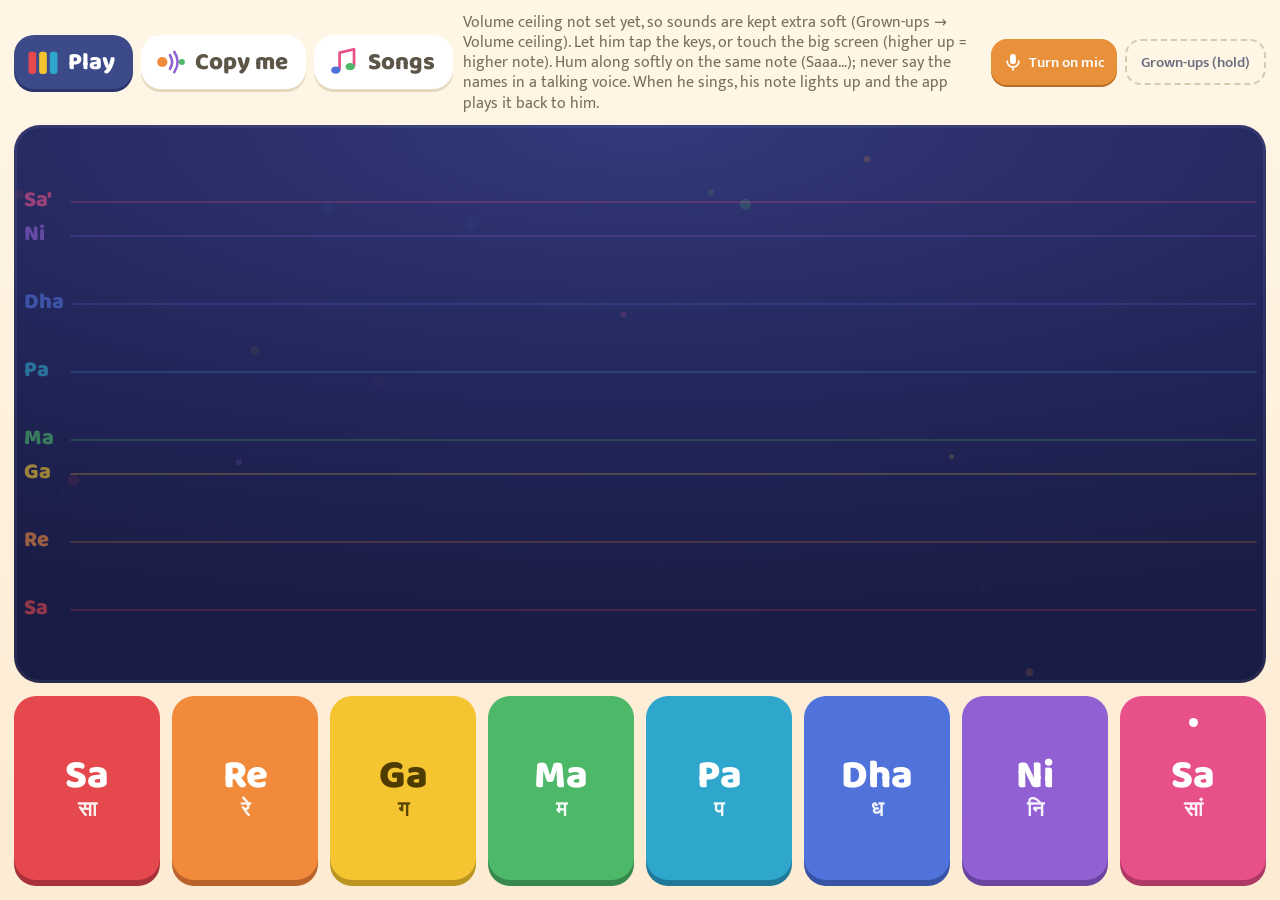
==== commit 3bc34693: "Tiny Tunes 2.1: a colourful play screen that opens first - Big coloured Sa Re Ga Ma Pa Dha Ni Sa key" ====
--- a/index.html
+++ b/index.html
@@ -162,6 +162,59 @@
 #after.dark #afDim{opacity:1;pointer-events:auto}
 #afDim.eat{pointer-events:auto}
 #sess.out #child,#sess.out #strip,#sess.out #pc{transition:opacity 1s ease!important;opacity:0!important}
+/* ===== PLAY screen (opens first) ===== */
+#play{background:linear-gradient(180deg,#FFF6E6 0%,#FDEBD3 100%);overflow:hidden;user-select:none;-webkit-user-select:none;-webkit-touch-callout:none;gap:clamp(8px,1.4vh,14px);
+  padding:calc(env(safe-area-inset-top) + 12px) calc(env(safe-area-inset-right) + 14px) calc(env(safe-area-inset-bottom) + 14px) calc(env(safe-area-inset-left) + 14px)}
+#pTop{width:100%;display:flex;align-items:center;gap:10px;flex-wrap:wrap}
+#pModes{display:flex;gap:8px;flex-wrap:wrap}
+.pm{border:0;border-radius:20px;padding:6px 18px 6px 12px;font-family:"Baloo 2","Mukta",sans-serif;font-weight:800;font-size:clamp(18px,2.1vw,24px);
+  background:#fff;color:#5D5648;box-shadow:0 3px 0 #E7D7BC;display:flex;align-items:center;gap:8px;min-height:54px;cursor:pointer}
+.pm svg{width:34px;height:34px;flex:none}
+.pm.on{background:#3D4A8A;color:#fff;box-shadow:0 3px 0 #2A346A}
+#pHint{flex:1 1 220px;color:#7A6E5E;font-size:15.5px;line-height:1.3;min-width:0}
+#pRight{display:flex;gap:8px;align-items:center;margin-left:auto}
+#pMic{border:0;border-radius:16px;background:#fff;color:#7A6E5E;font-size:15px;font-weight:600;padding:6px 12px;min-height:46px;display:flex;align-items:center;gap:6px;box-shadow:0 2px 0 #E7D7BC}
+#pMic svg{width:20px;height:20px}
+#pMic.on{color:#2F7D4A}
+#pMic.ask{background:#E8913A;color:#fff;box-shadow:0 2px 0 #B86E25}
+#pGrown{font-size:15px;min-height:46px;padding:6px 14px;border-color:#D9C9AE}
+#pStage{position:relative;width:100%;flex:1 1 auto;min-height:150px;border-radius:26px;overflow:hidden;
+  background:radial-gradient(120% 90% at 50% 0%,#33397A 0%,#22265A 55%,#191C44 100%);box-shadow:inset 0 0 0 3px rgba(255,255,255,.06)}
+#pCv{position:absolute;inset:0;width:100%;height:100%;display:block}
+#pBig{position:absolute;left:50%;top:6%;transform:translateX(-50%);font-family:"Baloo 2","Mukta",sans-serif;font-weight:800;
+  font-size:clamp(54px,9vw,120px);line-height:1;pointer-events:none;opacity:0;text-align:center;text-shadow:0 0 28px currentColor;white-space:nowrap}
+#pBig small{display:block;font-family:"Mukta",sans-serif;font-weight:700;font-size:.38em;margin-top:2px;text-shadow:none;opacity:.9}
+#pSongs{position:absolute;inset:0;display:flex;flex-direction:column;align-items:center;justify-content:center;gap:14px;padding:18px;background:rgba(20,22,52,.55)}
+#pSongList{display:grid;grid-template-columns:repeat(2,minmax(0,300px));gap:14px;width:100%;justify-content:center}
+.ps{border:0;border-radius:22px;background:#FFF8EC;color:#2B2F45;padding:10px 14px;min-height:86px;cursor:pointer;text-align:left;
+  font-family:"Baloo 2","Mukta",sans-serif;font-weight:800;font-size:clamp(19px,2.1vw,24px);line-height:1.1;box-shadow:0 5px 0 #CDBB9C;display:flex;align-items:center;gap:12px}
+.ps .pic{width:clamp(48px,6vw,64px);height:auto;flex:none}
+.ps .tx{display:flex;flex-direction:column;gap:8px;min-width:0}
+.ps:active{transform:translateY(3px);box-shadow:0 2px 0 #CDBB9C}
+.ps .dots{display:flex;gap:5px;flex-wrap:wrap}
+.ps .dots i{width:14px;height:14px;border-radius:50%;display:block}
+.ps.last{outline:4px solid #F5C531}
+#pSongOpt{display:flex;gap:10px;flex-wrap:wrap;justify-content:center}
+.pt{border:0;border-radius:16px;background:rgba(255,255,255,.14);color:#F3EAFF;font-size:16px;font-weight:600;padding:8px 16px;min-height:46px;cursor:pointer}
+.pt.on{background:#F5C531;color:#3A2E00}
+#pSongBar{position:absolute;right:12px;top:12px;display:flex;gap:8px;align-items:center}
+#pSongBar span{color:#E9E4FF;font-weight:700;font-size:17px;background:rgba(255,255,255,.12);border-radius:14px;padding:8px 14px}
+#pSongBar button{border:0;border-radius:16px;background:#fff;color:#3D4A8A;font-weight:800;font-size:17px;padding:8px 16px;min-height:46px;cursor:pointer}
+#pKeys{width:100%;display:grid;grid-template-columns:repeat(8,minmax(0,1fr));gap:clamp(6px,1vw,12px);height:clamp(104px,23vh,190px);flex:none;padding-bottom:6px}
+.pk{position:relative;border:0;border-radius:22px;background:var(--c);color:#fff;cursor:pointer;touch-action:none;
+  font-family:"Baloo 2","Mukta",sans-serif;font-weight:800;font-size:clamp(22px,3.3vw,40px);line-height:1;
+  display:flex;flex-direction:column;align-items:center;justify-content:center;gap:4px;
+  box-shadow:0 6px 0 var(--d);transition:transform .08s,box-shadow .25s,filter .25s}
+.pk small{font-family:"Mukta",sans-serif;font-weight:700;font-size:.52em;opacity:.92}
+.pk .up{position:absolute;top:12%;width:9px;height:9px;border-radius:50%;background:currentColor}
+.pk.down{transform:translateY(5px);box-shadow:0 1px 0 var(--d)}
+.pk.lit{filter:brightness(1.15) saturate(1.1);box-shadow:0 6px 0 var(--d),0 0 0 4px #fff,0 0 30px 10px var(--c)}
+.pk.want{animation:pkWant 1.3s ease-in-out infinite}
+@keyframes pkWant{0%,100%{transform:translateY(0)}50%{transform:translateY(-8px);box-shadow:0 12px 0 var(--d),0 0 0 5px #fff,0 0 36px 14px var(--c)}}
+.pk.yay{animation:pkYay .8s ease-out}
+@keyframes pkYay{0%{transform:translateY(0) scale(1)}30%{transform:translateY(-18px) scale(1.07)}60%{transform:translateY(0) scale(.98)}100%{transform:none}}
+#home .toplay{align-self:flex-start}
+@media (max-width:700px){#pSongList{grid-template-columns:minmax(0,1fr)}.pm{padding:6px 12px 6px 8px}.pm svg{width:28px;height:28px}}
 </style></head><body>
 
 <svg width="0" height="0" style="position:absolute" aria-hidden="true" focusable="false"><defs>
@@ -179,8 +232,35 @@
 </defs></svg>
 
 <!-- ===================== HOME ===================== -->
-<section class="screen on" id="home">
+<!-- ===================== PLAY (opens first) ===================== -->
+<section class="screen on" id="play">
+  <div id="pTop">
+    <div id="pModes">
+      <button class="pm on" data-m="keys" aria-label="Play"><svg viewBox="0 0 40 40" aria-hidden="true"><rect x="3" y="8" width="9" height="26" rx="3" fill="#E5484D"/><rect x="15.5" y="8" width="9" height="26" rx="3" fill="#F5C531"/><rect x="28" y="8" width="9" height="26" rx="3" fill="#2FA6CB"/></svg><span>Play</span></button>
+      <button class="pm" data-m="copy" aria-label="Copy me"><svg viewBox="0 0 40 40" aria-hidden="true"><circle cx="11" cy="20" r="6" fill="#F28A3C"/><path d="M20 12q5 8 0 16M25 8q8 12 0 24" fill="none" stroke="#9160D3" stroke-width="3" stroke-linecap="round"/><circle cx="34" cy="20" r="3.5" fill="#4DB868"/></svg><span>Copy me</span></button>
+      <button class="pm" data-m="songs" aria-label="Songs"><svg viewBox="0 0 40 40" aria-hidden="true"><path d="M16 29V9l17-4v20" fill="none" stroke="#E8508A" stroke-width="3.2" stroke-linejoin="round"/><ellipse cx="11.5" cy="29.5" rx="5.5" ry="4.3" fill="#4F72DB"/><ellipse cx="28.5" cy="25.5" rx="5.5" ry="4.3" fill="#4DB868"/></svg><span>Songs</span></button>
+    </div>
+    <div id="pHint">&nbsp;</div>
+    <div id="pRight">
+      <button id="pMic" aria-label="Microphone"><svg viewBox="0 0 24 24" aria-hidden="true"><rect x="8.5" y="2.5" width="7" height="12" rx="3.5" fill="currentColor"/><path d="M5 11a7 7 0 0 0 14 0M12 18v3.5" fill="none" stroke="currentColor" stroke-width="2" stroke-linecap="round"/></svg><span id="pMicT">Mic</span></button>
+      <button class="glock hold" id="pGrown"><span class="fill"></span><span>Grown-ups (hold)</span></button>
+    </div>
+  </div>
+  <div id="pStage">
+    <canvas id="pCv"></canvas>
+    <div id="pBig"></div>
+    <div id="pSongs" hidden>
+      <div id="pSongList"></div>
+      <div id="pSongOpt"><button class="pt" id="pTp">Tanpura underneath</button><button class="pt" id="pSlow">Slower</button></div>
+    </div>
+    <div id="pSongBar" hidden><span id="pSongName"></span><button id="pSongStop">&#9632; Stop</button></div>
+  </div>
+  <div id="pKeys"></div>
+</section>
+
+<section class="screen" id="home">
   <div class="wrap">
+    <button class="btn sm toplay" id="toPlay">&#9834; Back to play</button>
     <div class="title"><h1>Music time</h1><div class="stageln" id="stageLn">&nbsp;</div></div>
     <div class="today" id="todayCard"></div>
     <div id="startArea"></div>
@@ -371,7 +451,7 @@
 <script>
 (function(){
 "use strict";
-var VERSION="2.0";
+var VERSION="2.1";
 var $=function(id){return document.getElementById(id)};
 function noop(){}
 function load(k,d){try{var v=JSON.parse(localStorage.getItem(k));return v&&typeof v==="object"?Object.assign({},d,v):Object.assign({},d)}catch(e){return Object.assign({},d)}}
@@ -543,7 +623,7 @@
 /* harmonium: PeriodicWave reed tone, detuned pair, lowpass, bellows LFO (reused from v1.11), now as one legato voice */
 function harmWave(A){if(!A._hw){var n=20,re=new Float32Array(n),im=new Float32Array(n);for(var i=1;i<n;i++){im[i]=(1/Math.pow(i,0.85))*(i%2?1:0.62)*(i>9?0.6:1)}A._hw=A.createPeriodicWave(re,im)}return A._hw}
 function schedPhrase(A,dest,sa,notes,t0,o){
-  o=o||{};var Lv=HARM_PEAK*(o.level==null?1:o.level),fi=Math.max(0.3,o.fadeIn||0.35),fo=Math.max(0.3,o.fadeOut||0.5);
+  o=o||{};var Lv=HARM_PEAK*(o.level==null?1:o.level),fi=Math.max(o.quick?0.04:0.3,o.fadeIn||0.35),fo=Math.max(o.quick?0.15:0.3,o.fadeOut||0.5);
   var total=0,i;for(i=0;i<notes.length;i++)total+=notes[i][1];var t1=t0+total;
   var fr=notes.map(function(n){return sa*Math.pow(2,n[0]/12)});
   var g=A.createGain();g.gain.value=0;var gg=g.gain;gg.setValueAtTime(0,t0);gg.linearRampToValueAtTime(Lv,t0+fi);
@@ -597,17 +677,17 @@
   if(!navigator.mediaDevices||!navigator.mediaDevices.getUserMedia){micState="denied";return Promise.resolve(false)}
   audio();
   micPromise=navigator.mediaDevices.getUserMedia({audio:{echoCancellation:false,noiseSuppression:false,autoGainControl:false}}).then(function(st){
-    micPromise=null;
+    micPromise=null;if(!S.micOK){S.micOK=true;saveS()}   /* allowed once: the play screen may start it by itself from now on */
     if(!micWanted()){st.getTracks().forEach(function(t){t.stop()});return false}
     micStream=st;var src=ctx.createMediaStreamSource(st);an=ctx.createAnalyser();an.fftSize=2048;
     var z=ctx.createGain();z.gain.value=0;src.connect(an);an.connect(z);z.connect(ctx.destination);
     tbuf=new Float32Array(an.fftSize);dbuf=new Float32Array(an.fftSize/2);yb=new Float32Array(an.fftSize/4+2);
     floorDb=-60;micState="on";return true;
-  }).catch(function(){micPromise=null;micState="denied";return false});
+  }).catch(function(e){micPromise=null;var nm=e&&e.name;micState=(nm==="NotAllowedError"||nm==="SecurityError"||nm==="PermissionDeniedError"||!nm)?"denied":"off";if(micState==="denied"&&S.micOK){S.micOK=false;saveS()}return false});
   return micPromise;
 }
 function micStop(){if(micStream){micStream.getTracks().forEach(function(t){t.stop()});micStream=null}an=null;if(micState==="on")micState="off"}
-function micWanted(){return!!(sess||micCheckOn||tunerOn||findRun)}
+function micWanted(){return!!(sess||micCheckOn||tunerOn||findRun||P.on)}
 function yin(x,sr){
   var W=x.length>>1,tMin=Math.max(2,Math.floor(sr/1100)),tMax=Math.min(W-2,Math.floor(sr/65)),tau,i,s,d;
   for(tau=1;tau<=tMax+1;tau++){s=0;for(i=0;i<W;i++){d=x[i]-x[i+tau];s+=d*d}yb[tau]=s}
@@ -645,20 +725,23 @@
 
 /* ---------- frame loop ---------- */
 var consumer=null,looping=false,lastT=0,loudUntil=0;   /* loudUntil: 0.4 s after any frame above -12 dBFS, the diya holds still */
-function loopNeeded(){return!!(sess||micCheckOn||tunerOn||findRun)}
+function loopNeeded(){return!!(sess||micCheckOn||tunerOn||findRun||P.on)}
 function loop(now){
   if(!looping)return;
   if(!loopNeeded()){looping=false;return}
   var dt=lastT?Math.min(0.1,(now-lastT)/1000):0.016;lastT=now;
   if(an){var fr=analyse(dt,consumer?consumer.band:"child");if(fr.db>LOUD_DB)loudUntil=now+400;if(consumer&&consumer.fn)consumer.fn(fr,dt,now)}
   if(sess)visFrame(dt,now);
+  if(P.on)playFrame(dt,now);
   requestAnimationFrame(loop);
 }
 function startLoop(){if(!looping){looping=true;lastT=0;requestAnimationFrame(loop)}}
 
 /* ---------- generic UI helpers ---------- */
 function show(id){
+  if(id!=="play"&&P.on)playLeave();
   document.querySelectorAll(".screen").forEach(function(s){s.classList.toggle("on",s.id===id)});
+  if(id==="play"&&!P.on)playEnter();
   if(id==="home")drawHome();
   if(id==="grown")drawGrown();
 }
@@ -1129,6 +1212,11 @@
   stopTools();
 });
 addEventListener("pagehide",function(){unlockVol()});
+document.addEventListener("visibilitychange",function(){
+  if(!P.on)return;
+  if(document.hidden){killTok(P.tok);P.tok=null;P.copy=null;pWant(-1);songStop(0.2,true);pVoiceOff(P.voice,0.2);micStop();P.vOn=false}
+  else{lockVol();micKick();if(P.mode==="copy")copyStart();if(P.mode==="songs")songPicker()}
+});
 
 /* ===================== AFTER (3-tap log) ===================== */
 var afRec=null,afIsNew=false,afFlags={};
@@ -1304,7 +1392,7 @@
     gg.linearRampToValueAtTime(TP_BASE*rT,t+2.5);gg.setValueAtTime(TP_BASE*rT,t+7);gg.linearRampToValueAtTime(0,t+10);
     TP.target=0;clearTimeout(TP.stopT);TP.stopT=setTimeout(tpHalt,10800);noteSound("tanpura",rT)}
   if(rH){var h=schedPhrase(ctx,busH,saHz(),[[0,5]],t+1,{level:rH,fadeIn:0.8,fadeOut:1.2});harmActive.push(h);noteSound("harmSa",rH)}
-  clearTimeout(hearT);hearT=setTimeout(function(){hearT=null;if(!sess)unlockVol()},11000);
+  clearTimeout(hearT);hearT=setTimeout(function(){hearT=null;if(!sess&&!P.on)unlockVol()},11000);
   if(btn)flashBtn(btn,"Playing Sa… (about 10 s)",10000);
 }
 function flashBtn(b,txt,ms){var o=b.dataset.lbl||b.innerHTML;b.dataset.lbl=o;b.textContent=txt;clearTimeout(b._t);b._t=setTimeout(function(){b.innerHTML=o},ms||3000)}
@@ -1712,11 +1800,394 @@
 /* stop any grown-ups tool that uses sound or the mic */
 function stopTools(){stopMicCheck();stopTuner();calStop();if(findRun)findEnd("Stopped.")}
 
+/* ===================== PLAY SCREEN (opens first) =====================
+   Big coloured keys he can tap (and the big screen: higher = higher note); his voice lights his note and the app plays it back;
+   a copy game where any sung answer counts; sargam songs he can then play himself, and from the 3rd time he finishes the line on Sa.
+   Soft harmonium at his Sa; shouting never makes anything bigger or brighter; no effect sounds, no voices, no characters. */
+var PN=[
+  {s:0,n:"Sa",d:"सा",c:"#E5484D",k:"#A9323A"},
+  {s:2,n:"Re",d:"रे",c:"#F28A3C",k:"#B9632A"},
+  {s:4,n:"Ga",d:"ग",c:"#F5C531",k:"#BC9420",ink:"#4E3B00"},
+  {s:5,n:"Ma",d:"म",c:"#4DB868",k:"#36884C"},
+  {s:7,n:"Pa",d:"प",c:"#2FA6CB",k:"#21799A"},
+  {s:9,n:"Dha",d:"ध",c:"#4F72DB",k:"#3852A6"},
+  {s:11,n:"Ni",d:"नि",c:"#9160D3",k:"#6A44A0"},
+  {s:12,n:"Sa",d:"सां",c:"#E8508A",k:"#AE3866",up:true}];
+var PSEMI=[0,2,4,5,7,9,11,12];
+var PLAY_LVL=0.8,P_LO=-150,P_HI=1350;
+function pLvl(f){return PLAY_LVL*(S.ceiling?1:0.6)*(f||1)}   /* extra soft until the grown-up has set the volume ceiling */
+var P={on:false,built:false,mode:"keys",lit:[0,0,0,0,0,0,0,0],vOn:false,vc:null,vcc:0,vk:-1,vkS:0,guard:new Guard(),ign:0,voice:null,tok:null,copy:null,song:null,
+  gap:null,tapA:null,echo:{k:-1,run:0,lastV:0,lastEcho:0},lastTapAt:0,lastAct:0,idleNext:0,ripple:null,
+  parts:[],trail:[],dotY:null,dotA:0,W:0,H:0,dpr:1,bigI:-1,bigAt:0,lastSpark:0,floaters:[],lastSong:null};
+function twinkle(){var a=[0,0,7,7,9,9,7],b=[5,5,4,4,2,2,0],c=[7,7,5,5,4,4,2],o=[];
+  function add(x){x.forEach(function(s,i){o.push([s,i===x.length-1?2:1])})}
+  add(a);add(b);add(c);add(c);add(a);add(b);return o}
+var SONGS=[
+  {id:"ladder",name:"Sa to Sa",pic:'<path d="M6 50h14V38h14V26h14V14h14" fill="none" stroke="#E5484D" stroke-width="6" stroke-linejoin="round" stroke-linecap="round"/><circle cx="62" cy="14" r="5" fill="#E8508A"/><circle cx="6" cy="50" r="5" fill="#E5484D"/>',
+    notes:[[0,1],[2,1],[4,1],[5,1],[7,1],[9,1],[11,1],[12,2],[12,1],[11,1],[9,1],[7,1],[5,1],[4,1],[2,1],[0,2]]},
+  {id:"twinkle",name:"Twinkle Twinkle",pic:'<path d="M34 4l8.5 18.5 20 2.3-15 13.6 4.2 19.8L34 48.2 16.3 58.2l4.2-19.8-15-13.6 20-2.3z" fill="#F5C531" stroke="#D9A21E" stroke-width="2.5" stroke-linejoin="round"/>',notes:twinkle()},
+  {id:"jingle",name:"Jingle Bells",pic:'<path d="M34 8c-11 0-17 9-17 20v12l-6 8h46l-6-8V28c0-11-6-20-17-20z" fill="#F28A3C" stroke="#C4622A" stroke-width="2.5" stroke-linejoin="round"/><circle cx="34" cy="55" r="5.5" fill="#C4622A"/><path d="M30 8a4 4 0 0 1 8 0" fill="none" stroke="#C4622A" stroke-width="3"/>',
+    notes:[[4,1],[4,1],[4,2],[4,1],[4,1],[4,2],[4,1],[7,1],[0,1.5],[2,.5],[4,4],[5,1],[5,1],[5,1.5],[5,.5],[5,1],[4,1],[4,1],[4,.5],[4,.5],[7,1],[7,1],[5,1],[2,1],[0,4]]},
+  {id:"mary",name:"Mary Had a Little Lamb",pic:'<g fill="#E8508A"><circle cx="34" cy="16" r="9"/><circle cx="50" cy="28" r="9"/><circle cx="44" cy="46" r="9"/><circle cx="24" cy="46" r="9"/><circle cx="18" cy="28" r="9"/></g><circle cx="34" cy="31" r="8" fill="#F5C531"/><path d="M34 40v20" stroke="#4DB868" stroke-width="4" stroke-linecap="round"/>',
+    notes:[[4,1],[2,1],[0,1],[2,1],[4,1],[4,1],[4,2],[2,1],[2,1],[2,2],[4,1],[7,1],[7,2],[4,1],[2,1],[0,1],[2,1],[4,1],[4,1],[4,1],[4,1],[2,1],[2,1],[4,1],[2,1],[0,4]]}];
+var PHINT={keys:"Let him tap the keys, or touch the big screen (higher up = higher note). Hum along softly on the same note (Saaa…); never say the names in a talking voice. When he sings, his note lights up and the app plays it back to him.",
+  copy:"After the note, stay quiet and wait. Any sound he sings back counts; tapping the bouncing key counts too.",
+  copyRest:"Copy me is resting. Tap any key (or Copy me) to start again.",
+  songs:"Pick a picture together. Hum along softly and point to the key that lights. After the song he can play it himself on the bouncing key.",
+  tapA:"Now he plays it: each tap on the bouncing key plays the next note of the song.",
+  gap:"Wait for him: the song stops before the last Sa. Any sound he sings (or a tap on Sa) finishes it."};
+var CSEQ=[0,0,1,0,2,0,1,2,0,4,0];   /* Sa Sa Re Sa Ga Sa Re Ga Sa Pa Sa: predictable, keeps coming home to Sa, stays in Sa-Pa */
+
+function pKey(i){return $("pKeys").children[i]}
+function pBuild(){
+  if(P.built)return;P.built=true;
+  var k=$("pKeys");k.innerHTML="";
+  PN.forEach(function(n,i){
+    var b=document.createElement("button");b.className="pk";b.type="button";b.setAttribute("aria-label",n.n+(n.up?" (upper)":""));
+    b.style.setProperty("--c",n.c);b.style.setProperty("--d",n.k);if(n.ink)b.style.color=n.ink;
+    b.innerHTML=(n.up?'<i class="up"></i>':"")+"<span>"+n.n+"</span><small>"+n.d+"</small>";
+    b.addEventListener("pointerdown",function(e){if(e.button!=null&&e.button>0)return;e.preventDefault();pTap(i)});
+    b.addEventListener("keydown",function(e){if((e.key==="Enter"||e.key===" ")&&!e.repeat){e.preventDefault();pTap(i)}});
+    b.addEventListener("contextmenu",function(e){e.preventDefault()});
+    b.addEventListener("animationend",function(e){if(e.animationName==="pkYay")b.classList.remove("yay")});
+    k.appendChild(b);
+  });
+  /* the big screen plays too: higher up = higher note */
+  var st=$("pStage");
+  st.addEventListener("pointerdown",function(e){
+    if(!P.on||(e.button!=null&&e.button>0)||e.target.closest("button")||!$("pSongs").hidden)return;e.preventDefault();
+    var r=st.getBoundingClientRect(),y=e.clientY-r.top,c=P_HI-(y-26)/Math.max(1,P.H-48)*(P_HI-P_LO),bi=0,bd=1e9;
+    for(var j=0;j<8;j++){var d=Math.abs(c-PSEMI[j]*100);if(d<bd){bd=d;bi=j}}
+    pTap(bi,e.clientX-r.left);
+  });
+  st.addEventListener("contextmenu",function(e){e.preventDefault()});
+  var sl=$("pSongList");sl.innerHTML="";
+  SONGS.forEach(function(s){
+    var b=document.createElement("button");b.className="ps";b.type="button";b.dataset.id=s.id;
+    var dots=s.notes.slice(0,10).map(function(n){return'<i style="background:'+PN[PSEMI.indexOf(n[0])].c+'"></i>'}).join("");
+    b.innerHTML='<svg class="pic" viewBox="0 0 68 64" aria-hidden="true">'+s.pic+'</svg><span class="tx"><span>'+esc(s.name)+'</span><span class="dots">'+dots+"</span></span>";
+    b.onclick=function(){songPlay(s.id)};sl.appendChild(b);
+  });
+  document.querySelectorAll("#pModes .pm").forEach(function(b){b.onclick=function(){pMode(b.dataset.m)}});
+  $("pMic").onclick=function(){
+    if(micState==="on")return;
+    micKick(true);
+    setTimeout(function(){if(micState==="denied")$("pHint").textContent="The microphone is not allowed. Tablet Settings → Apps → Tiny Tunes → Permissions → Microphone → Allow, then come back and tap Turn on mic."},1500);
+  };
+  $("pTp").onclick=function(){if(sndPaused("tanpura"))return;S.playTp=S.playTp===false;saveS();pOpts()};
+  $("pSlow").onclick=function(){S.playSlow=!S.playSlow;saveS();pOpts()};
+  $("pSongStop").onclick=function(){songStop(0.6)};
+  holdBtn($("pGrown"),1500,function(){show("home")});
+  for(var f=0;f<16;f++)P.floaters.push({x:Math.random(),y:Math.random(),vx:(Math.random()-.5)*0.012,vy:(Math.random()-.5)*0.01,r:2+Math.random()*4,c:PN[f%8].c,ph:Math.random()*6.28});
+  pOpts();
+}
+function pOpts(){
+  var tp=$("pTp"),paused=sndPaused("tanpura");
+  tp.classList.toggle("on",!paused&&S.playTp!==false);tp.disabled=paused;
+  tp.textContent=paused?"Tanpura paused (it upset him)":"Tanpura underneath";
+  $("pSlow").classList.toggle("on",!!S.playSlow);
+}
+function pHintSet(){
+  var k=P.mode;if(P.mode==="copy"&&P.copy&&P.copy.ended)k="copyRest";if(P.mode==="songs"&&P.tapA)k="tapA";if(P.mode==="songs"&&P.gap)k="gap";
+  $("pHint").textContent=(S.ceiling?"":"Volume ceiling not set yet, so sounds are kept extra soft (Grown-ups → Volume ceiling). ")+(PHINT[k]||"");
+}
+function pMicUI(){var b=$("pMic"),t=$("pMicT");if(!b)return;
+  var ask=micState!=="on"&&(!S.micOK||micState==="denied");
+  b.classList.toggle("on",micState==="on");b.classList.toggle("ask",ask);
+  t.textContent=micState==="on"?(P.mode==="songs"&&!P.gap?"Mic resting":"Listening"):(ask?"Turn on mic":"Mic…")}
+/* the mic starts by itself only once it has been allowed before (S.micOK), so Android's permission pop-up never appears over him:
+   the first time, the grown-up taps "Turn on mic" */
+function micKick(force){
+  if(!P.on||an||micPromise)return;
+  if(!force&&(!S.micOK||micState==="denied"))return;
+  if(micState==="denied")micState="off";
+  micStart().then(function(){pMicUI()});pMicUI();
+}
+
+/* ----- sound ----- */
+function pVoiceOff(h,fade){if(!h||!ctx)return;var t=ctx.currentTime;if(h.t1<=t)return;
+  holdParam(h.g.gain,t);h.g.gain.linearRampToValueAtTime(0,t+fade);if(h.lg){holdParam(h.lg.gain,t);h.lg.gain.linearRampToValueAtTime(0,t+fade)}
+  h.oscs.forEach(function(o){try{o.stop(t+fade+0.05)}catch(e){}});h.t1=t+fade}
+function pIgnore(ms){P.ign=Math.max(P.ign,performance.now()+ms+(ctx&&ctx.outputLatency?ctx.outputLatency*1000:0))}
+function pNote(semi,dur,f){
+  audio();pVoiceOff(P.voice,0.12);
+  var lv=pLvl(f),t0=ctx.currentTime+0.02;
+  var h=schedPhrase(ctx,busH,saHz(),[[semi,dur]],t0,{level:lv,fadeIn:0.05,fadeOut:0.35,quick:true});
+  harmPrune();harmActive.push(h);P.voice=h;pIgnore((h.t1-ctx.currentTime)*1000+300);
+  ev("sound",{kind:"play",semi:semi,level:+lv.toFixed(2)});return h;
+}
+
+/* ----- lights ----- */
+function pLight(i,v){if(i>=0&&i<8)P.lit[i]=Math.max(P.lit[i],v)}
+function pY(c){var t=26,b=P.H-22;c=clamp(c,P_LO,P_HI);return t+(P_HI-c)/(P_HI-P_LO)*(b-t)}
+function pKeyX(i){var st=$("pStage").getBoundingClientRect(),k=pKey(i).getBoundingClientRect();return clamp(k.left+k.width/2-st.left,10,P.W-10)}
+function pBurst(i,n,xAt){
+  if(!P.W)return;var fromTouch=xAt!=null,x0=fromTouch?xAt:pKeyX(i),y=pY(PSEMI[i]*100),now=performance.now();
+  for(var j=0;j<n;j++)P.parts.push({x:x0+(Math.random()-.5)*30,y:fromTouch?y:P.H+6,tx:x0+(Math.random()-.5)*Math.min(220,P.W*.25),ty:y+(Math.random()-.5)*(fromTouch?70:26),
+    r:4+Math.random()*9,c:PN[i].c,born:now,life:1300+Math.random()*900,k:2.2+Math.random()*1.8});
+  if(P.parts.length>320)P.parts.splice(0,P.parts.length-320);
+}
+function pShower(n){var now=performance.now();for(var j=0;j<n;j++){var x=Math.random()*P.W;
+  P.parts.push({x:x,y:-10-Math.random()*60,tx:x+(Math.random()-.5)*80,ty:P.H*(.35+Math.random()*.6),r:3+Math.random()*7,c:PN[j%8].c,born:now,life:2200+Math.random()*1200,k:0.7+Math.random()*.5})}
+  if(P.parts.length>320)P.parts.splice(0,P.parts.length-320)}
+function pBig(i){if(i<0)return;var b=$("pBig");if(P.bigI!==i){P.bigI=i;b.innerHTML=PN[i].n+"<small>"+PN[i].d+"</small>";b.style.color=PN[i].c}P.bigAt=performance.now()}
+function pWant(i){for(var j=0;j<8;j++){var el=pKey(j);if(j===i)el.classList.remove("yay");el.classList.toggle("want",j===i)}}
+function pYay(i){var el=pKey(i);el.classList.remove("want");el.classList.remove("yay");void el.offsetWidth;el.classList.add("yay")}
+
+/* ----- taps (keys or the big screen) ----- */
+function pTap(i,xAt){
+  if(!P.on)return;audio();var now=performance.now();P.lastAct=now;P.lastTapAt=now;P.ripple=null;
+  var el=pKey(i);el.classList.add("down");setTimeout(function(){el.classList.remove("down")},150);
+  pLight(i,1);pBig(i);
+  if(P.mode==="songs"&&P.song&&P.song.playing){ev("tap",{note:i,silent:true});return}   /* during a song a tap only lights its key */
+  if(P.gap){if(i===0||i===7)gapFill("tapped");else ev("tap",{note:i,silent:true});return}
+  if(P.tapA&&tapAlong(i,xAt))return;
+  pNote(PSEMI[i],0.9);pBurst(i,14,xAt);ev("tap",{note:i});
+  if(P.mode==="copy")copyTap(i);
+}
+
+/* ----- his voice ----- */
+function pVoiceFrame(fr,dt,now){
+  if(!P.on)return;
+  var ok=fr.voiced&&now>P.ign&&now>=loudUntil&&(P.mode!=="songs"||!!P.gap);
+  if(!ok){
+    P.vOn=false;if(P.copy){P.copy.hold=Math.max(0,P.copy.hold-dt);P.copy.any=Math.max(0,P.copy.any-dt*2)}
+    if(P.gap)P.gap.hold=Math.max(0,P.gap.hold-dt);
+    /* Play mode: after he sings one note steadily and stops, the app plays that note back to him (at most every 3 s, not right after a tap) */
+    var e=P.echo;
+    if(P.mode==="keys"&&e.k>=0&&e.run>=0.5&&now-e.lastV>=600){
+      if(now-e.lastEcho>3000&&now-P.lastTapAt>2000){e.lastEcho=now;var k=e.k;pNote(PSEMI[k],0.9,0.6);pYay(k);pLight(k,1);pBig(k);pBurst(k,10);ev("echo",{note:k})}
+      e.k=-1;e.run=0;
+    }
+    return;
+  }
+  P.lastAct=now;P.ripple=null;
+  var c=P.guard.read(fr.f,now,P.vc);P.vc=P.vc==null||!P.vOn?c:ease(P.vc,c,dt,0.07);
+  var cc=P.vc;while(cc<P_LO-50)cc+=1200;while(cc>P_HI+50)cc-=1200;
+  var bi=0,bd=1e9;for(var i=0;i<8;i++){var d=Math.abs(cc-PSEMI[i]*100);if(d<bd){bd=d;bi=i}}
+  P.vOn=true;P.vcc=cc;P.vk=bi;P.vkS=clamp(1-(bd-35)/70,0.25,1);
+  if(P.vkS>0.7&&!P.copy&&!P.gap)pBig(bi);   /* in the copy game and the song gap the big name keeps showing the note to sing */
+  var e2=P.echo;e2.lastV=now;if(P.vkS>0.7){if(e2.k===bi)e2.run+=dt;else{e2.k=bi;e2.run=dt}}else e2.run=Math.max(0,e2.run-dt);
+  if(P.copy)copyVoice(cc,dt);
+  if(P.gap){P.gap.hold+=dt;if(P.gap.hold>=0.3)gapFill("sang")}
+}
+
+/* ----- copy game: the app plays a note, he answers; any sung answer counts as his turn ----- */
+function copyStart(){
+  killTok(P.tok);var tok=P.tok=newTok();
+  P.copy={ok:0,target:-1,round:0,listen:false,hold:0,any:0,anyC:null,yay:false,miss:0,ended:false,tries:0};pWant(-1);pHintSet();
+  tok.wait(900).then(function(){copyRound(tok)});
+}
+function copyRound(tok){
+  var c=P.copy;if(!c||tok.dead||c.ended)return;
+  c.target=CSEQ[c.round%CSEQ.length];c.round++;c.tries=0;c.yay=false;copyPlay(tok,c.round);
+}
+function copyPlay(tok,r){
+  var c=P.copy;if(!c||tok.dead||c.round!==r||c.yay)return;
+  c.listen=false;c.hold=0;c.any=0;c.anyC=null;pWant(c.target);
+  var h=pNote(PSEMI[c.target],1.3);pLight(c.target,1);pBig(c.target);pBurst(c.target,8);
+  ev("copy",{what:"play",note:c.target});
+  tok.wait((h.t1-ctx.currentTime)*1000+350).then(function(){
+    if(!P.copy||P.copy.round!==r||c.yay)return;c.listen=true;c.until=performance.now()+7000;copyWait(tok,r)});
+}
+function copyWait(tok,r){
+  tok.wait(250).then(function(){
+    var c=P.copy;if(!c||c.round!==r||!c.listen||c.yay)return;
+    if(performance.now()<c.until)return copyWait(tok,r);
+    c.listen=false;
+    if(c.tries<1){c.tries++;copyPlay(tok,r);return}
+    c.miss++;pWant(-1);
+    if(c.miss>=3){c.ended=true;c.target=-1;ev("copy",{what:"rest"});pHintSet();return}   /* nobody answering: stop asking */
+    tok.wait(1500).then(function(){if(P.copy&&P.copy.round===r&&!P.copy.yay)copyRound(tok)});
+  });
+}
+function copyVoice(cc,dt){
+  var c=P.copy;if(!c||!c.listen||c.yay)return;
+  var d=Math.abs((((cc-PSEMI[c.target]*100)%1200)+1800)%1200-600);   /* any octave counts */
+  if(d<=100){c.hold+=dt;if(c.hold>=0.4){copyYay("sang");return}}else c.hold=Math.max(0,c.hold-dt*0.5);
+  /* any steady sung sound (not talking) also counts as his turn */
+  if(c.anyC==null||Math.abs(cc-c.anyC)>100){c.anyC=cc;c.any=0}else{c.any+=dt;if(c.any>=0.6)copyTurn()}
+}
+function copyTap(i){var c=P.copy;if(!c)return;if(c.ended){copyStart();return}if(!c.yay&&c.target===i&&c.round>0)copyYay("tapped")}
+function copyTurn(){
+  var c=P.copy,tok=P.tok;if(!c||c.yay||!tok)return;
+  c.yay=true;c.listen=false;c.miss=0;var r=c.round,k=P.vk>=0?P.vk:c.target;pWant(-1);pLight(c.target,0.8);pBurst(k,12);
+  ev("copy",{what:"turn",note:c.target,sang:k});
+  tok.wait(1600).then(function(){if(P.copy&&P.copy.round===r)copyRound(tok)});
+}
+function copyYay(how){
+  var c=P.copy,tok=P.tok;if(!c||c.yay||!tok)return;
+  c.yay=true;c.listen=false;c.miss=0;var i=c.target,r=c.round;pWant(-1);pYay(i);pLight(i,1);pBig(i);pBurst(i,26);
+  c.ok++;if(c.ok%5===0)pShower(70);
+  ev("copy",{what:"yay",how:how,note:i,ok:c.ok});
+  tok.wait(1800).then(function(){if(P.copy&&P.copy.round===r)copyRound(tok)});
+}
+
+/* ----- songs ----- */
+function songPlay(id){
+  var s=SONGS.filter(function(x){return x.id===id})[0];if(!s||!P.on)return;
+  audio();songStop(0.2,true);P.lastAct=performance.now();
+  S.songPlays=S.songPlays||{};var plays=S.songPlays[id]||0;S.songPlays[id]=plays+1;saveS();
+  var beat=S.playSlow?0.8:0.55,lead=1.4,t0=ctx.currentTime+lead;
+  var full=s.notes.map(function(n){return[n[0],n[1]*beat]});
+  var gap=plays>=2&&full[full.length-1][0]===0;   /* from the 3rd time: the song stops before the last Sa and waits for him */
+  var notes=gap?full.slice(0,-1):full;
+  var tpOk=S.playTp!==false&&!sndPaused("tanpura");
+  if(tpOk)tpTo(TP_BASE*SOFT*0.8,2.5);
+  var h=schedPhrase(ctx,busH,saHz(),notes,t0,{level:pLvl(0.85),fadeIn:0.08,fadeOut:gap?0.3:0.6,quick:true});
+  harmPrune();harmActive.push(h);
+  var starts=[],t=t0;notes.forEach(function(n){starts.push(t);t+=n[1]});
+  P.song={id:id,name:s.name,notes:notes,full:full,starts:starts,t0:t0,t1:h.t1,h:h,cur:-1,playing:true,gap:gap,tp:tpOk};P.lastSong=id;
+  $("pSongs").hidden=true;$("pSongBar").hidden=false;$("pSongName").textContent=s.name;pLight(PSEMI.indexOf(notes[0][0]),0.6);
+  ev("sound",{kind:"song",id:id,gap:gap,level:+pLvl(0.85).toFixed(2)});pMicUI();pHintSet();
+}
+function songStop(fade,quiet){
+  var sg=P.song;P.song=null;var had=!!(sg||P.gap||P.tapA);P.gap=null;P.tapA=null;
+  if(sg&&sg.playing)pVoiceOff(sg.h,fade||0.6);
+  if(had)pIgnore((fade||0.6)*1000+400);
+  if(TP.target>0)tpTo(0,quiet?1:2.5);
+  pWant(-1);
+  if(P.on&&P.mode==="songs"&&!quiet)songPicker();
+  pHintSet();
+}
+function songPicker(){P.song=null;P.gap=null;P.tapA=null;pWant(-1);$("pSongBar").hidden=true;$("pSongs").hidden=false;pOpts();
+  document.querySelectorAll("#pSongList .ps").forEach(function(b){b.classList.toggle("last",b.dataset.id===P.lastSong)});pHintSet();pMicUI()}
+function songFrame(now){
+  var sg=P.song;
+  if(sg&&sg.playing&&ctx){
+    var ct=ctx.currentTime;
+    if(ct>sg.t1+0.15){sg.playing=false;P.song=null;if(sg.gap)gapStart(sg);else songDone(sg);return}
+    var j=-1;for(var i=0;i<sg.starts.length;i++){if(ct>=sg.starts[i]-0.02)j=i;else break}
+    if(j!==sg.cur&&j>=0){sg.cur=j;var ki=PSEMI.indexOf(sg.notes[j][0]);pLight(ki,1);pBig(ki);pBurst(ki,7);ev("songnote",{i:j,note:ki})}
+    if(j>=0){var kk=PSEMI.indexOf(sg.notes[j][0]);if(ct<sg.starts[j]+sg.notes[j][1]-0.05)pLight(kk,0.85)}
+  }
+  if(P.gap){pBig(0);if(now>P.gap.until)gapFill("waited")}
+  if(P.tapA&&now-P.tapA.last>9000){ev("tapalong",{what:"idle"});tapAlongEnd(false)}
+}
+function gapStart(sg){P.gap={until:performance.now()+5000,hold:0,sg:sg};pIgnore(450);pWant(0);pBig(0);ev("gap",{what:"wait"});pHintSet();pMicUI()}
+function gapFill(how){
+  var g=P.gap;if(!g)return;P.gap=null;pWant(-1);
+  pNote(0,1.6,0.85);pYay(0);pLight(0,1);pBig(0);pBurst(0,20);if(how!=="waited")pShower(50);
+  ev("gap",{what:"fill",how:how});pHintSet();
+  setTimeout(function(){if(P.on&&P.mode==="songs"&&!P.song&&!P.tapA&&$("pSongs").hidden)songDone(g.sg)},1900);
+}
+/* after the song: he plays it himself, one tap = one note, on the bouncing key */
+function songDone(sg){
+  if(TP.target>0)tpTo(0,2.5);
+  P.tapA={notes:sg.full,i:0,last:performance.now(),id:sg.id};pWant(PSEMI.indexOf(sg.full[0][0]));
+  $("pSongBar").hidden=false;ev("tapalong",{what:"start",id:sg.id});pHintSet();pMicUI();
+}
+function tapAlong(i,xAt){
+  var a=P.tapA,want=PSEMI.indexOf(a.notes[a.i][0]);if(i!==want)return false;
+  a.last=performance.now();
+  pNote(PSEMI[i],clamp(a.notes[a.i][1]*0.9,0.45,1.4));pBurst(i,12,xAt);ev("tap",{note:i,along:a.i});
+  a.i++;
+  if(a.i>=a.notes.length){pWant(-1);pShower(70);ev("tapalong",{what:"done",id:a.id});var id=a.id;P.tapA=null;
+    setTimeout(function(){if(P.on&&P.mode==="songs"&&!P.song&&!P.tapA&&!P.gap)songPicker()},2200);return true}
+  var nx=PSEMI.indexOf(a.notes[a.i][0]);if(nx===i)setTimeout(function(){if(P.tapA===a){pYay(i);setTimeout(function(){if(P.tapA===a)pWant(nx)},820)}},60);else pWant(nx);
+  return true;
+}
+function tapAlongEnd(){P.tapA=null;pWant(-1);if(P.on&&P.mode==="songs")songPicker()}
+
+/* ----- modes ----- */
+function pMode(m){
+  if(!P.on)return;audio();P.lastAct=performance.now();P.ripple=null;
+  killTok(P.tok);P.tok=null;P.copy=null;pWant(-1);songStop(0.4,true);
+  P.mode=m;document.querySelectorAll("#pModes .pm").forEach(function(b){b.classList.toggle("on",b.dataset.m===m)});
+  $("pSongs").hidden=m!=="songs";$("pSongBar").hidden=true;if(m==="songs")songPicker();
+  P.vOn=false;pHintSet();pMicUI();
+  if(m!=="songs")micKick();
+  if(m==="copy")copyStart();
+  ev("mode",{mode:m});
+}
+function playEnter(){
+  pBuild();P.on=true;P.vOn=false;P.vc=null;P.lastAct=performance.now();P.idleNext=0;
+  /* Hear Sa on the home screen just before: its timer must not drop the volume lock, and its sound must not reach the mic */
+  clearTimeout(hearT);hearT=null;
+  if(ctx&&(harmBusy()>0.02||TP.target>0||TP.timer)){allOff(0.8);pIgnore(1400)}
+  consumer={band:"child",fn:pVoiceFrame};startLoop();
+  applyTrim();lockVol();pOpts();pHintSet();pMicUI();micKick();
+  if(P.mode==="songs")songPicker();if(P.mode==="copy")copyStart();
+}
+function playLeave(){
+  killTok(P.tok);P.tok=null;P.copy=null;songStop(0.3,true);pVoiceOff(P.voice,0.2);pWant(-1);
+  P.on=false;P.vOn=false;if(consumer&&consumer.fn===pVoiceFrame)consumer=null;
+  micStop();unlockVol();
+}
+
+/* ----- drawing ----- */
+function pSize(){
+  var cv=$("pCv"),w=cv.clientWidth,h=cv.clientHeight,d=Math.min(2,window.devicePixelRatio||1);
+  if(w!==P.W||h!==P.H||d!==P.dpr){P.W=w;P.H=h;P.dpr=d;cv.width=Math.round(w*d);cv.height=Math.round(h*d)}
+}
+var RIPPLE=[0,1,2,3,4,5,6,7,6,5,4,3,2,1,0];
+function playFrame(dt,now){
+  pSize();var W=P.W,H=P.H;if(!W||!H)return;
+  var x=$("pCv").getContext("2d");x.setTransform(P.dpr,0,0,P.dpr,0,0);x.clearRect(0,0,W,H);
+  songFrame(now);
+  if(P.copy&&P.copy.target>=0&&!P.copy.yay&&!P.copy.ended)pBig(P.copy.target);
+  /* nobody playing for 8 s: a silent ripple runs up the keys and back home to Sa (every 15 s, stops at the first touch or sound) */
+  if(P.mode==="keys"&&!P.ripple&&now-P.lastAct>8000&&now>P.idleNext){P.ripple={t0:now};ev("ripple",{})}
+  if(P.ripple){var ri=Math.floor((now-P.ripple.t0)/250);if(ri>=RIPPLE.length||P.mode!=="keys"){P.ripple=null;P.idleNext=now+15000}else pLight(RIPPLE[ri],0.6)}
+  var i,a;
+  for(i=0;i<8;i++){P.lit[i]*=Math.exp(-dt/0.45);if(P.vOn&&P.vk===i)P.lit[i]=Math.max(P.lit[i],P.vkS)}
+  x.globalCompositeOperation="lighter";
+  P.floaters.forEach(function(f){f.x+=f.vx*dt;f.y+=f.vy*dt;if(f.x<0||f.x>1)f.vx*=-1;if(f.y<0||f.y>1)f.vy*=-1;f.ph+=dt*0.8;
+    x.globalAlpha=0.12+0.08*Math.sin(f.ph);x.fillStyle=f.c;x.beginPath();x.arc(f.x*W,f.y*H,f.r,0,6.283);x.fill()});
+  var fs=Math.round(clamp(H/22,13,22));x.font="800 "+fs+"px 'Baloo 2','Mukta',sans-serif";x.textBaseline="middle";
+  var want=P.copy&&P.copy.target>=0&&!P.copy.yay&&!P.copy.ended?P.copy.target:(P.gap?0:-1);
+  for(i=0;i<8;i++){
+    var y=pY(PSEMI[i]*100),L=P.lit[i];if(i===want)L=Math.max(L,0.35+0.25*Math.sin(now/220));
+    if(L>0.05){var g=x.createLinearGradient(0,y-18,0,y+18);g.addColorStop(0,"rgba(0,0,0,0)");g.addColorStop(.5,PN[i].c);g.addColorStop(1,"rgba(0,0,0,0)");
+      x.globalAlpha=0.35*L;x.fillStyle=g;x.fillRect(0,y-18,W,36)}
+    x.globalCompositeOperation="source-over";
+    x.globalAlpha=0.22+0.7*L;x.strokeStyle=PN[i].c;x.lineWidth=2+5*L;x.beginPath();x.moveTo(fs*2.6,y);x.lineTo(W-10,y);x.stroke();
+    x.globalAlpha=0.6+0.4*L;x.fillStyle=PN[i].c;x.fillText(PN[i].n+(PN[i].up?"'":""),10,y);
+    x.globalCompositeOperation="lighter";
+  }
+  var sg=P.song;
+  if(sg&&sg.playing&&ctx){
+    var ct=ctx.currentTime,nowX=W*0.24,pps=Math.max(120,W*0.2);
+    x.globalCompositeOperation="source-over";x.globalAlpha=0.35;x.strokeStyle="#fff";x.lineWidth=2;x.beginPath();x.moveTo(nowX,10);x.lineTo(nowX,H-10);x.stroke();
+    for(i=0;i<sg.notes.length;i++){
+      var sx=nowX+(sg.starts[i]-ct)*pps,w=Math.max(10,sg.notes[i][1]*pps-6);if(sx+w<-10||sx>W+10)continue;
+      var ki=PSEMI.indexOf(sg.notes[i][0]),yy=pY(sg.notes[i][0]*100),cur=i===sg.cur,hh=cur?24:16;
+      x.globalAlpha=cur?1:(sx<nowX?0.35:0.75);x.fillStyle=PN[ki].c;
+      x.beginPath();if(x.roundRect)x.roundRect(sx,yy-hh/2,w,hh,hh/2);else x.rect(sx,yy-hh/2,w,hh);x.fill();
+    }
+    if(sg.gap){var gx=nowX+(sg.t1-ct)*pps+8,gy=pY(0);x.globalAlpha=0.5+0.3*Math.sin(now/260);x.strokeStyle=PN[0].c;x.lineWidth=3;x.setLineDash([6,6]);
+      x.beginPath();if(x.roundRect)x.roundRect(gx,gy-12,Math.max(40,pps*0.9),24,12);else x.rect(gx,gy-12,Math.max(40,pps*0.9),24);x.stroke();x.setLineDash([])}
+    x.globalCompositeOperation="lighter";
+  }
+  var dotX=W*0.3,shift=Math.max(90,W*0.15)*dt;
+  P.trail.forEach(function(p){p.x-=shift});
+  while(P.trail.length&&(P.trail[0].x<-20||now-P.trail[0].t>4500))P.trail.shift();
+  if(P.vOn){var ty=pY(P.vcc);P.dotY=P.dotY==null||P.dotA<0.05?ty:ease(P.dotY,ty,dt,0.06);
+    var col=PN[P.vk].c,prev=P.trail[P.trail.length-1];P.trail.push({x:dotX,y:P.dotY,c:col,t:now,brk:!prev||now-prev.t>120});
+    if(now-P.lastSpark>70){P.lastSpark=now;P.parts.push({x:dotX,y:P.dotY,tx:dotX-40-Math.random()*90,ty:P.dotY+(Math.random()-.5)*90,r:2+Math.random()*4,c:col,born:now,life:900+Math.random()*500,k:1.6})}}
+  P.dotA=ease(P.dotA,P.vOn?1:0,dt,P.vOn?0.08:0.35);
+  x.lineCap="round";x.lineJoin="round";
+  for(i=1;i<P.trail.length;i++){var p0=P.trail[i-1],p1=P.trail[i];if(p1.brk)continue;
+    a=Math.max(0,1-(now-p1.t)/4500);x.globalAlpha=0.65*a;x.strokeStyle=p1.c;x.lineWidth=10*a+3;x.beginPath();x.moveTo(p0.x,p0.y);x.lineTo(p1.x,p1.y);x.stroke()}
+  if(P.dotA>0.02&&P.dotY!=null&&P.vk>=0){var c0=PN[P.vk].c,rg=x.createRadialGradient(dotX,P.dotY,0,dotX,P.dotY,46);
+    rg.addColorStop(0,"#ffffff");rg.addColorStop(0.25,c0);rg.addColorStop(1,"rgba(0,0,0,0)");x.globalAlpha=P.dotA;x.fillStyle=rg;x.beginPath();x.arc(dotX,P.dotY,46,0,6.283);x.fill()}
+  var keep=[];
+  for(i=0;i<P.parts.length;i++){var q=P.parts[i],age=now-q.born;if(age>q.life)continue;keep.push(q);
+    var k=1-Math.exp(-dt*q.k);q.x+=(q.tx-q.x)*k;q.y+=(q.ty-q.y)*k;a=1-age/q.life;
+    x.globalAlpha=0.75*a;x.fillStyle=q.c;x.beginPath();x.arc(q.x,q.y,q.r*(0.6+0.4*a),0,6.283);x.fill()}
+  P.parts=keep;
+  x.globalCompositeOperation="source-over";x.globalAlpha=1;
+  for(i=0;i<8;i++){var el=pKey(i),on=P.lit[i]>0.45;if(on!==!!el._lit){el._lit=on;el.classList.toggle("lit",on)}}
+  var bo=clamp(1-(now-P.bigAt-700)/500,0,1),bEl=$("pBig");if(bEl._o!==bo){bEl._o=bo;bEl.style.opacity=bo}
+  if(now-(P._micUIt||0)>1000){P._micUIt=now;pMicUI()}
+}
+
 /* ---------- start ---------- */
 if("serviceWorker" in navigator){try{navigator.serviceWorker.getRegistrations().then(function(rs){rs.forEach(function(r){r.unregister()})}).catch(noop)}catch(e){}}
 unlockVol();
 if(isNative())nat("info").then(function(){natOK=true}).catch(function(){natOK=false;try{if($("home").classList.contains("on"))drawHome();if($("grown").classList.contains("on"))drawVol()}catch(e){}});
-drawHome();
+show("play");
+$("toPlay").onclick=function(){show("play")};
 function measureMix(){
   var sr=22050,A=new OfflineAudioContext(1,sr*14,sr);
   var hA=A.createGain();hA.connect(A.destination);
@@ -1733,7 +2204,10 @@
     diyaCents:Math.round(V.c),diyaVisible:!!(sess&&V.flame>0.5),dim:!!(sess&&V.dimCT<0.99),dimLevel:+V.dimC.toFixed(2),flame:+V.flame.toFixed(2),ring:+V.ring.toFixed(2),
     calm:!!(sess&&sess.calmOn),inSession:!!sess,tanpura:TP.target,screen:V.screen}},
   findSaFrom:findSaFrom,decideSa:decideSa,renderTrack:function(i){return renderTrack(TRACKS[i])},clipList:clipList,measureMix:measureMix,
-  L:L,SND:SND,prog:prog,ramp:ramp,version:VERSION};
+  L:L,SND:SND,prog:prog,ramp:ramp,version:VERSION,show:show,
+  play:function(){return{on:P.on,mode:P.mode,lit:P.lit.map(function(v){return+v.toFixed(2)}),voiceKey:P.vOn?P.vk:-1,mic:micState,
+    copy:P.copy?{target:P.copy.target,ok:P.copy.ok,listen:!!P.copy.listen,round:P.copy.round}:null,
+    song:P.song?{id:P.song.id,playing:P.song.playing,cur:P.song.cur,n:P.song.notes.length}:null,parts:P.parts.length}}};
 })();
 </script>
 </body></html>
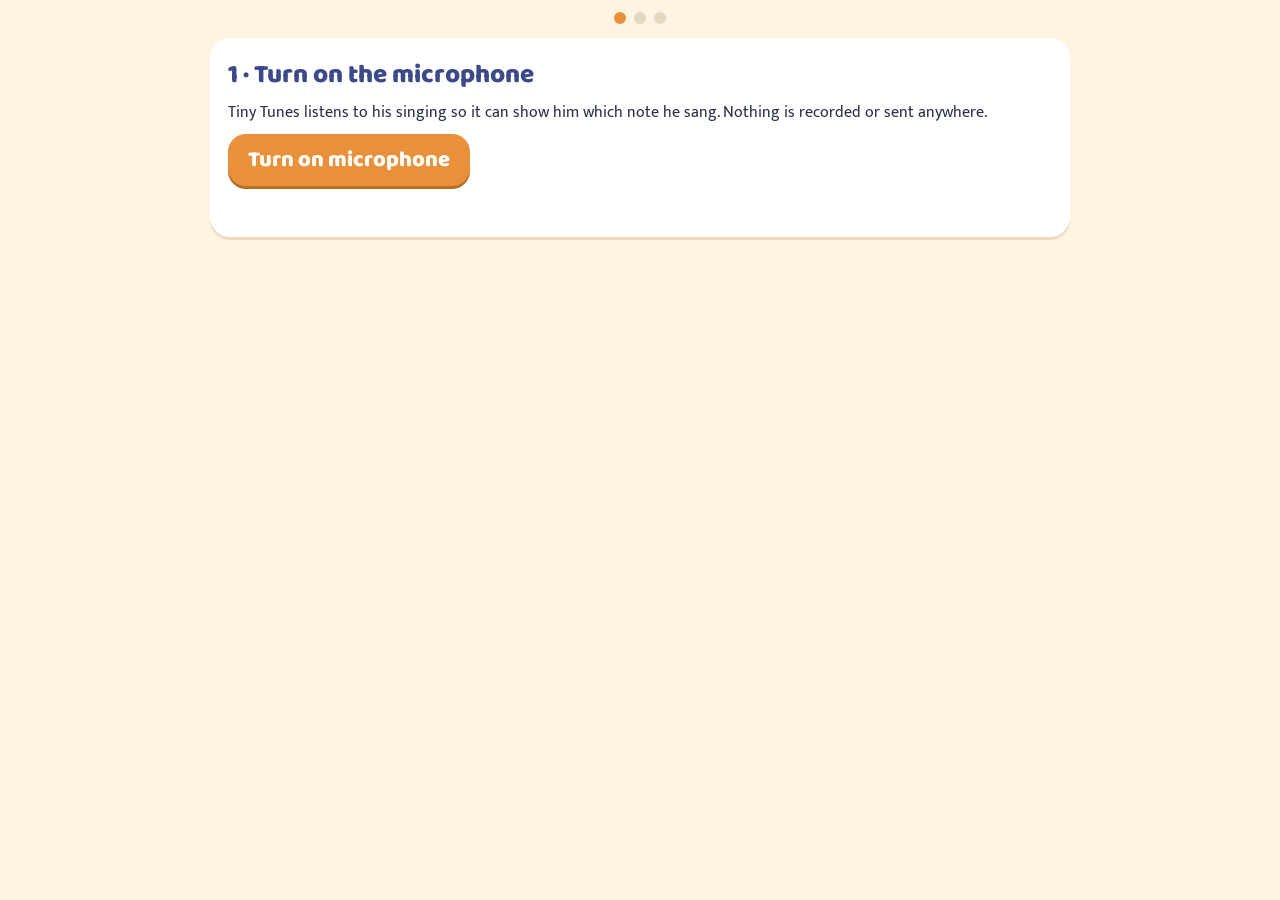
==== commit 5d9f6f31: "Tiny Tunes 3: restart as listen-and-sing-back lessons - Recognises Sa for any voice: Sa is set by si" ====
--- a/index.html
+++ b/index.html
@@ -1,2213 +1,833 @@
 <!DOCTYPE html>
 <html lang="en"><head><meta charset="utf-8">
 <meta name="viewport" content="width=device-width,initial-scale=1,viewport-fit=cover,user-scalable=no">
-<meta name="theme-color" content="#FBF6EC">
+<meta name="theme-color" content="#FFF4E2">
 <link rel="manifest" href="manifest.webmanifest"><link rel="icon" href="icon.svg">
 <title>Tiny Tunes</title>
 <link rel="stylesheet" href="fonts.css">
 <style>
-:root{--bg:#FBF6EC;--ink:#2B2F45;--mut:#6B6F80;--line:#EADFCB;--card:#fff;--saf:#E8913A;--ind:#3D4A8A;--leaf:#6E9F5A;--soft:#FFF9EF;--warn:#FCEFDA;
-  --stripH:clamp(56px,10vh,84px);--laneW:clamp(110px,15vw,190px)}
+:root{--bg:#FFF4E2;--ink:#2B2F45;--mut:#6B6F80;--line:#EADFCB;--card:#fff;--saf:#E8913A;--ind:#3D4A8A;--stage:#22265A}
 *{box-sizing:border-box;-webkit-tap-highlight-color:transparent}
 [hidden]{display:none!important}
-button,select,textarea,input{font-family:inherit}
-html,body{height:100%;margin:0;background:var(--bg);color:var(--ink);font-family:"Mukta",system-ui,sans-serif;overflow:hidden}
-button,.hold,.chip,.seg,.si,#sess{user-select:none;-webkit-user-select:none}
-.screen{display:none;position:absolute;inset:0;flex-direction:column;align-items:center;gap:14px;overflow-y:auto;overflow-x:hidden;
-  padding:calc(env(safe-area-inset-top) + 18px) calc(env(safe-area-inset-right) + 20px) calc(env(safe-area-inset-bottom) + 18px) calc(env(safe-area-inset-left) + 20px)}
+html,body{height:100%;margin:0;background:var(--bg);color:var(--ink);font-family:"Mukta",system-ui,sans-serif;overflow:hidden;
+  user-select:none;-webkit-user-select:none;-webkit-touch-callout:none}
+input,textarea{user-select:text;-webkit-user-select:text}
+button{font-family:inherit;cursor:pointer}
+h1,h2,h3,.big,.btn{font-family:"Baloo 2","Mukta",system-ui,sans-serif}
+.screen{display:none;position:absolute;inset:0;flex-direction:column;overflow:hidden;
+  padding:calc(env(safe-area-inset-top) + 12px) calc(env(safe-area-inset-right) + 16px) calc(env(safe-area-inset-bottom) + 14px) calc(env(safe-area-inset-left) + 16px)}
 .screen.on{display:flex}
-h1,h2,h3,.btn{font-family:"Baloo 2","Mukta",system-ui,sans-serif}
-h1{font-size:clamp(30px,4.4vw,48px);font-weight:800;margin:0;line-height:1.05}
-h2{font-size:clamp(21px,2.6vw,28px);font-weight:800;margin:0;line-height:1.15}
-p{margin:4px 0 10px;line-height:1.4}
+.scroll{overflow-y:auto}
+.btn{border:0;border-radius:18px;padding:8px 20px;font-weight:800;font-size:clamp(18px,2.1vw,22px);background:#fff;color:#5D5648;min-height:52px;box-shadow:0 3px 0 #E2D2B6;line-height:1.1}
+.btn:active{transform:translateY(2px);box-shadow:0 1px 0 #E2D2B6}
+.btn.pri{background:var(--saf);color:#fff;box-shadow:0 3px 0 #B86E25}
+.btn.ind{background:var(--ind);color:#fff;box-shadow:0 3px 0 #29336A}
+.btn.sm{font-size:16px;min-height:44px;padding:6px 14px;border-radius:14px}
+.btn:disabled{opacity:.45}
+.row{display:flex;gap:10px;align-items:center;flex-wrap:wrap}
 .mut{color:var(--mut)}
-.small{font-size:14.5px}
-.btn{font-weight:700;border:0;border-radius:18px;padding:8px 20px;font-size:clamp(18px,2.1vw,22px);background:#EFE7D6;color:#5D5648;min-height:48px;cursor:pointer;line-height:1.15}
-.btn:active{transform:scale(.98)}
-.btn.sm{font-size:17px;padding:6px 16px;border-radius:14px;min-height:46px}
-.btn.pri{background:var(--saf);color:#fff}
-.btn.ind{background:var(--ind);color:#fff}
-.btn.ghost{background:transparent;border:2px solid var(--line)}
-.btn[disabled]{opacity:.45}
-.link{background:none;border:0;color:var(--ind);font:600 16px "Mukta";text-decoration:underline;min-height:44px;padding:4px 8px;cursor:pointer}
-.row{display:flex;gap:12px;flex-wrap:wrap;align-items:center}
-.row.c{justify-content:center}
-.hold{position:relative;overflow:hidden;touch-action:none;-webkit-touch-callout:none}
-.hold .fill{position:absolute;left:0;top:0;bottom:0;width:0;background:rgba(255,255,255,.32);pointer-events:none}
-.hold.dark .fill{background:rgba(110,159,90,.28)}
-.hold>span{position:relative;pointer-events:none}
-.warn{background:var(--warn);border-radius:14px;padding:9px 14px;font-size:15.5px;line-height:1.35}
-.ok{color:var(--leaf);font-weight:700}
-
-/* home */
-.wrap{width:min(100%,960px);display:flex;flex-direction:column;gap:14px;margin:auto 0}
-.title{text-align:center}
-.stageln{text-align:center;font-weight:600;font-size:clamp(16px,2vw,19px);color:var(--mut);margin-top:2px}
-.today{background:#FFF3DF;border:2px solid #F0DDBB;border-radius:20px;padding:12px 18px;font-size:clamp(16px,1.9vw,18.5px);line-height:1.4}
-.today b{font-weight:600}
-.startrow{display:flex;gap:14px;flex-wrap:wrap;justify-content:center;align-items:stretch}
-.bigstart{background:var(--saf);color:#fff;font-size:clamp(23px,3vw,32px);padding:14px 30px;border-radius:26px;min-height:84px;flex:1 1 380px;max-width:560px}
-.minstart{font-size:clamp(18px,2.2vw,22px);flex:0 1 250px;border-radius:22px}
-.bigstart.secb,.minstart.secb{background:#EFE7D6;color:#5D5648;font-size:clamp(16px,1.9vw,19px);min-height:52px;padding:8px 18px;flex:0 1 300px;border-radius:18px}
-.startrow.sec .minstart{flex:0 1 220px}
-.hearrow{display:flex;gap:12px;align-items:center;flex-wrap:wrap;justify-content:center}
-.hearcap{font-size:15px;color:var(--mut);max-width:440px;line-height:1.3}
-.gl{display:flex;justify-content:center}
-.glock{font-weight:600;font-size:16px;color:var(--mut);padding:9px 18px;border:2px dashed #CFC6B4;border-radius:16px;min-height:48px;display:flex;align-items:center;background:transparent}
-
-/* checklist */
-.check{background:var(--card);border:2px solid var(--line);border-radius:22px;padding:12px 18px}
-.check summary{font-family:"Baloo 2";font-weight:800;font-size:20px;cursor:pointer;min-height:44px;display:flex;align-items:center;gap:8px}
-.check summary::before{content:"\25B8";font-size:17px;color:var(--mut);width:14px}
-.check[open]>summary::before{content:"\25BE"}
-.cl{display:grid;grid-template-columns:repeat(auto-fit,minmax(340px,1fr));gap:4px 18px;margin-top:6px}
-.ci{display:flex;gap:10px;align-items:flex-start;padding:6px 0;border-top:1.5px solid #F4EEE3;min-height:44px;font-size:16px;line-height:1.3}
-.ci input{width:26px;height:26px;margin:2px 0 0;accent-color:var(--leaf);flex:none}
-.ci .auto{width:26px;height:26px;border-radius:50%;border:2px solid #CFC6B4;flex:none;display:flex;align-items:center;justify-content:center;color:#fff;font-size:15px;font-weight:800;margin-top:1px}
-.ci .auto.y{background:var(--leaf);border-color:var(--leaf)}
-.ci .tx{flex:1}
-.ci .link,.ci .btn{margin-top:2px}
-
-/* grown-ups */
-.gwrap{width:min(100%,920px);display:flex;flex-direction:column;gap:14px}
-.gtop{display:flex;justify-content:space-between;align-items:center;gap:12px}
-.gnav{display:flex;flex-wrap:wrap;gap:8px}
-.chip{font:600 15.5px "Mukta";background:#F3EAD8;color:#7A5A2E;padding:6px 14px;border-radius:14px;border:2px solid transparent;min-height:44px;cursor:pointer}
-.chip.on{background:var(--ind);color:#fff}
-.card{background:var(--card);border:2px solid var(--line);border-radius:22px;padding:14px 18px;scroll-margin-top:12px}
-.card h3{font-weight:800;font-size:22px;margin:0 0 4px}
-.card p{color:var(--mut);font-size:15.5px}
-.card h4{font:700 17px "Mukta";margin:12px 0 2px}
-.card ul{margin:2px 0 8px;padding-left:22px;color:var(--mut);font-size:15.5px;line-height:1.4}
-.seg{display:flex;flex-wrap:wrap;gap:8px}
-.seg button{font:600 16px "Mukta";border:2px solid var(--line);background:#FBF8F2;color:#5D5648;border-radius:14px;padding:6px 12px;min-height:46px;cursor:pointer}
-.seg button.on{border-color:var(--ind);background:var(--ind);color:#fff}
-.seg.lock button{opacity:.55}
-.seg.lock button.on{opacity:1}
-.set{display:flex;justify-content:space-between;align-items:center;gap:14px;padding:8px 0;border-top:1.5px solid #F1EBDD;font-size:16.5px;font-weight:600;flex-wrap:wrap;min-height:52px}
-.set:first-of-type{border-top:0}
-.set input[type=range]{width:min(60vw,320px);accent-color:var(--saf);height:44px}
-.set input[type=checkbox]{width:30px;height:30px;accent-color:var(--saf)}
-.set small{display:block;font-weight:400;font-size:14px;color:var(--mut)}
-.meter{height:14px;border-radius:7px;background:#F1EBDD;overflow:hidden;margin:8px 0}
-.meter b{display:block;height:100%;width:0;background:var(--leaf);transition:width .08s}
-.readout{font-family:"Baloo 2";font-weight:800;font-size:24px;min-height:1.3em}
-.cbar{position:relative;height:34px;border-radius:17px;background:linear-gradient(90deg,#F6DCD6,#F1EBDD 35%,#DCEBD3 50%,#F1EBDD 65%,#F6DCD6);margin:10px 0}
-.cbar:after{content:"";position:absolute;left:50%;top:3px;bottom:3px;width:3px;margin-left:-1.5px;background:#6E9F5A;border-radius:2px}
-.cbar i{position:absolute;top:4px;width:26px;height:26px;margin-left:-13px;border-radius:50%;background:var(--ind);left:50%;opacity:0;transition:left .12s,opacity .3s}
-.kv{font-size:15px;color:var(--mut);line-height:1.5}
-.kv b{color:var(--ink);font-weight:600}
-.logl{list-style:none;padding:0;margin:4px 0}
-.logl li{border-top:1.5px solid #F1EBDD;padding:8px 0;font-size:15px;line-height:1.4;color:#4A4E60}
-.logl li b{color:var(--ink)}
-.files{display:flex;flex-direction:column;gap:6px;margin-top:8px}
-.files .f{display:flex;gap:10px;align-items:center;flex-wrap:wrap;font-size:15px}
-textarea,select,input[type=text]{font:16px "Mukta";border:2px solid var(--line);border-radius:12px;padding:8px 10px;background:#FFFDF8;color:var(--ink);min-height:46px}
-textarea{width:100%;min-height:70px;resize:vertical}
-
-/* after */
-.q{display:flex;flex-direction:column;gap:6px;padding:8px 0;border-top:1.5px solid #F1EBDD}
-.q:first-child{border-top:0}
-.q .lbl{font-weight:600;font-size:17px}
-.q .seg button{min-width:96px;font-size:17px}
-
-/* modal */
-.modal{position:fixed;inset:0;background:rgba(43,47,69,.38);display:flex;align-items:center;justify-content:center;padding:16px;z-index:50}
-.modal[hidden]{display:none}
-.mcard{background:var(--card);border-radius:22px;padding:18px 20px;width:min(560px,100%);max-height:92vh;overflow:auto;box-shadow:0 10px 40px rgba(0,0,0,.18)}
-.mcard .mt{font-size:17px;line-height:1.45;margin-bottom:14px}
-.findov{position:fixed;inset:0;background:#050403;z-index:60;display:flex;align-items:flex-end;justify-content:flex-start;padding:20px}
-.findov[hidden]{display:none}
-.findov .fin{color:#8C7764;font-size:15px;display:flex;gap:14px;align-items:center;flex-wrap:wrap}
-.findov .btn{background:#1A1410;color:#8C7764;border:1px solid #33271F}
-
-/* session */
-#sess{background:linear-gradient(180deg,#1C1511 0%,#261C16 100%);padding:0;overflow:hidden;gap:0;display:none}
-#sess.on{display:block}
-#strip{position:absolute;left:0;right:0;top:env(safe-area-inset-top);height:var(--stripH);display:flex;justify-content:center;align-items:center;gap:clamp(8px,2.2vw,26px)}
-.si{width:calc(var(--stripH)*.74);height:calc(var(--stripH)*.74);border-radius:50%;color:#7A6352;display:flex;align-items:center;justify-content:center;transition:color .8s,background-color .8s,box-shadow .8s,opacity .8s}
-.si svg{width:64%;height:64%;overflow:visible}
-.si.cur{color:#D6AE80;background:rgba(214,174,128,.10);box-shadow:0 0 0 2px rgba(214,174,128,.16)}
-.si.done{opacity:.33}
-#child{position:absolute;left:0;right:0;top:calc(env(safe-area-inset-top) + var(--stripH));bottom:0}
-#trail{position:absolute;inset:0;width:100%;height:100%}
-#saLine{position:absolute;height:3px;margin-top:-1.5px;border-radius:2px;background:linear-gradient(90deg,rgba(201,146,90,.34),rgba(201,146,90,.14) 55%,rgba(201,146,90,0));left:0;width:40%}
-#sess.dright #saLine{left:auto;right:0;background:linear-gradient(270deg,rgba(201,146,90,.34),rgba(201,146,90,.14) 55%,rgba(201,146,90,0))}
-#diya{position:absolute;width:clamp(70px,9vmin,104px);transform:translate(-50%,-56%);will-change:top}
-#diya svg{width:100%;height:auto;display:block;overflow:visible}
-#three{position:absolute;display:flex;gap:clamp(18px,4vw,48px);transform:translate(-50%,-50%)}
-#three svg{width:clamp(40px,6vmin,62px);height:auto;overflow:visible}
-#pc{position:absolute;bottom:calc(env(safe-area-inset-bottom) + 10px);right:calc(env(safe-area-inset-right) + 10px);width:min(360px,calc(100% - var(--laneW) - 28px));
-  background:rgba(18,13,10,.45);border:1px solid rgba(58,45,36,.5);border-radius:14px;padding:8px 10px 10px;color:#9C8672;font-size:14.5px;line-height:1.32;z-index:5}
-#sess.dright #pc{right:auto;left:calc(env(safe-area-inset-left) + 10px)}
-#pc .tag{font-size:12.5px;letter-spacing:.09em;text-transform:uppercase;color:#B08A62;font-weight:600}
-#pc .cap{margin-top:2px;overflow:hidden;padding-bottom:2px}
-#pc .cap2{color:#C29A6A;margin-top:4px}
-#pc .tm{font-size:14px;color:#9C8672;margin-top:4px}
-#pc .pb{display:grid;grid-template-columns:repeat(3,1fr);gap:6px;margin-top:6px}
-#pc button,#pc select{min-height:46px;border-radius:12px;background:#2A201A;border:1px solid #4A392D;color:#B8A089;font:600 16px "Mukta";cursor:pointer;padding:4px 8px}
-#pc button.stop{color:#C99886}
-#pc button[disabled]{opacity:.4}
-#pc .hold .fill{background:rgba(214,174,128,.22)}
-#pc .qrow{display:flex;flex-wrap:wrap;gap:8px;margin-top:8px;align-items:center}
-#pc .qrow>button{flex:1 1 140px}
-#pc .yesg{flex:2 1 250px;display:flex;gap:6px}
-#pc .yesg button{flex:none;padding:4px 14px}
-#pc .yesg select{flex:1;min-width:0}
-#pc .ql{margin-top:8px;color:#9C8672;font-size:14.5px}
-body.calm .meter b,body.calm .cbar i{transition:none!important}
-.afbar{position:sticky;bottom:-18px;background:var(--card);padding:8px 0 10px;margin-top:8px;z-index:2;border-top:1.5px solid #F1EBDD}
-#afDim{position:fixed;inset:0;background:rgba(19,14,11,.88);opacity:0;pointer-events:none;transition:opacity 1s;z-index:40;display:flex;justify-content:center;align-items:flex-start;padding:28px 20px}
-#afDim span{color:#B39A83;background:#130E0B;border-radius:14px;padding:12px 20px;font-size:17px;line-height:1.4;text-align:center;max-width:560px}
-#after.dark #afDim{opacity:1;pointer-events:auto}
-#afDim.eat{pointer-events:auto}
-#sess.out #child,#sess.out #strip,#sess.out #pc{transition:opacity 1s ease!important;opacity:0!important}
-/* ===== PLAY screen (opens first) ===== */
-#play{background:linear-gradient(180deg,#FFF6E6 0%,#FDEBD3 100%);overflow:hidden;user-select:none;-webkit-user-select:none;-webkit-touch-callout:none;gap:clamp(8px,1.4vh,14px);
-  padding:calc(env(safe-area-inset-top) + 12px) calc(env(safe-area-inset-right) + 14px) calc(env(safe-area-inset-bottom) + 14px) calc(env(safe-area-inset-left) + 14px)}
-#pTop{width:100%;display:flex;align-items:center;gap:10px;flex-wrap:wrap}
-#pModes{display:flex;gap:8px;flex-wrap:wrap}
-.pm{border:0;border-radius:20px;padding:6px 18px 6px 12px;font-family:"Baloo 2","Mukta",sans-serif;font-weight:800;font-size:clamp(18px,2.1vw,24px);
-  background:#fff;color:#5D5648;box-shadow:0 3px 0 #E7D7BC;display:flex;align-items:center;gap:8px;min-height:54px;cursor:pointer}
-.pm svg{width:34px;height:34px;flex:none}
-.pm.on{background:#3D4A8A;color:#fff;box-shadow:0 3px 0 #2A346A}
-#pHint{flex:1 1 220px;color:#7A6E5E;font-size:15.5px;line-height:1.3;min-width:0}
-#pRight{display:flex;gap:8px;align-items:center;margin-left:auto}
-#pMic{border:0;border-radius:16px;background:#fff;color:#7A6E5E;font-size:15px;font-weight:600;padding:6px 12px;min-height:46px;display:flex;align-items:center;gap:6px;box-shadow:0 2px 0 #E7D7BC}
-#pMic svg{width:20px;height:20px}
-#pMic.on{color:#2F7D4A}
-#pMic.ask{background:#E8913A;color:#fff;box-shadow:0 2px 0 #B86E25}
-#pGrown{font-size:15px;min-height:46px;padding:6px 14px;border-color:#D9C9AE}
-#pStage{position:relative;width:100%;flex:1 1 auto;min-height:150px;border-radius:26px;overflow:hidden;
-  background:radial-gradient(120% 90% at 50% 0%,#33397A 0%,#22265A 55%,#191C44 100%);box-shadow:inset 0 0 0 3px rgba(255,255,255,.06)}
-#pCv{position:absolute;inset:0;width:100%;height:100%;display:block}
-#pBig{position:absolute;left:50%;top:6%;transform:translateX(-50%);font-family:"Baloo 2","Mukta",sans-serif;font-weight:800;
-  font-size:clamp(54px,9vw,120px);line-height:1;pointer-events:none;opacity:0;text-align:center;text-shadow:0 0 28px currentColor;white-space:nowrap}
-#pBig small{display:block;font-family:"Mukta",sans-serif;font-weight:700;font-size:.38em;margin-top:2px;text-shadow:none;opacity:.9}
-#pSongs{position:absolute;inset:0;display:flex;flex-direction:column;align-items:center;justify-content:center;gap:14px;padding:18px;background:rgba(20,22,52,.55)}
-#pSongList{display:grid;grid-template-columns:repeat(2,minmax(0,300px));gap:14px;width:100%;justify-content:center}
-.ps{border:0;border-radius:22px;background:#FFF8EC;color:#2B2F45;padding:10px 14px;min-height:86px;cursor:pointer;text-align:left;
-  font-family:"Baloo 2","Mukta",sans-serif;font-weight:800;font-size:clamp(19px,2.1vw,24px);line-height:1.1;box-shadow:0 5px 0 #CDBB9C;display:flex;align-items:center;gap:12px}
-.ps .pic{width:clamp(48px,6vw,64px);height:auto;flex:none}
-.ps .tx{display:flex;flex-direction:column;gap:8px;min-width:0}
-.ps:active{transform:translateY(3px);box-shadow:0 2px 0 #CDBB9C}
-.ps .dots{display:flex;gap:5px;flex-wrap:wrap}
-.ps .dots i{width:14px;height:14px;border-radius:50%;display:block}
-.ps.last{outline:4px solid #F5C531}
-#pSongOpt{display:flex;gap:10px;flex-wrap:wrap;justify-content:center}
-.pt{border:0;border-radius:16px;background:rgba(255,255,255,.14);color:#F3EAFF;font-size:16px;font-weight:600;padding:8px 16px;min-height:46px;cursor:pointer}
-.pt.on{background:#F5C531;color:#3A2E00}
-#pSongBar{position:absolute;right:12px;top:12px;display:flex;gap:8px;align-items:center}
-#pSongBar span{color:#E9E4FF;font-weight:700;font-size:17px;background:rgba(255,255,255,.12);border-radius:14px;padding:8px 14px}
-#pSongBar button{border:0;border-radius:16px;background:#fff;color:#3D4A8A;font-weight:800;font-size:17px;padding:8px 16px;min-height:46px;cursor:pointer}
-#pKeys{width:100%;display:grid;grid-template-columns:repeat(8,minmax(0,1fr));gap:clamp(6px,1vw,12px);height:clamp(104px,23vh,190px);flex:none;padding-bottom:6px}
-.pk{position:relative;border:0;border-radius:22px;background:var(--c);color:#fff;cursor:pointer;touch-action:none;
-  font-family:"Baloo 2","Mukta",sans-serif;font-weight:800;font-size:clamp(22px,3.3vw,40px);line-height:1;
-  display:flex;flex-direction:column;align-items:center;justify-content:center;gap:4px;
-  box-shadow:0 6px 0 var(--d);transition:transform .08s,box-shadow .25s,filter .25s}
-.pk small{font-family:"Mukta",sans-serif;font-weight:700;font-size:.52em;opacity:.92}
-.pk .up{position:absolute;top:12%;width:9px;height:9px;border-radius:50%;background:currentColor}
-.pk.down{transform:translateY(5px);box-shadow:0 1px 0 var(--d)}
-.pk.lit{filter:brightness(1.15) saturate(1.1);box-shadow:0 6px 0 var(--d),0 0 0 4px #fff,0 0 30px 10px var(--c)}
-.pk.want{animation:pkWant 1.3s ease-in-out infinite}
-@keyframes pkWant{0%,100%{transform:translateY(0)}50%{transform:translateY(-8px);box-shadow:0 12px 0 var(--d),0 0 0 5px #fff,0 0 36px 14px var(--c)}}
-.pk.yay{animation:pkYay .8s ease-out}
-@keyframes pkYay{0%{transform:translateY(0) scale(1)}30%{transform:translateY(-18px) scale(1.07)}60%{transform:translateY(0) scale(.98)}100%{transform:none}}
-#home .toplay{align-self:flex-start}
-@media (max-width:700px){#pSongList{grid-template-columns:minmax(0,1fr)}.pm{padding:6px 12px 6px 8px}.pm svg{width:28px;height:28px}}
-</style></head><body>
-
-<svg width="0" height="0" style="position:absolute" aria-hidden="true" focusable="false"><defs>
-  <radialGradient id="gGlow" cx="50%" cy="50%" r="50%"><stop offset="0" stop-color="#F3B864" stop-opacity=".55"/><stop offset=".45" stop-color="#E39445" stop-opacity=".2"/><stop offset="1" stop-color="#E39445" stop-opacity="0"/></radialGradient>
-  <linearGradient id="gFlame" x1="0" y1="1" x2="0" y2="0"><stop offset="0" stop-color="#E9893A"/><stop offset=".55" stop-color="#F2B35A"/><stop offset="1" stop-color="#F7D79A"/></linearGradient>
-  <linearGradient id="gClay" x1="0" y1="0" x2="0" y2="1"><stop offset="0" stop-color="#8E5C3D"/><stop offset="1" stop-color="#5E3B28"/></linearGradient>
-  <g id="hand"><path d="M2 21q0 12 10 12t10-12z" fill="currentColor"/><g stroke="currentColor" stroke-width="4.4" stroke-linecap="round"><path d="M4.5 21L3.5 9M9.5 20.5V5M14.5 20.5L15.5 7M19.5 22L21.5 12"/></g></g>
-  <symbol id="ic0" viewBox="0 0 64 64"><path d="M17 37q0 20 15.5 20T48 37z" fill="currentColor"/><g fill="none" stroke="currentColor" stroke-linecap="round"><g stroke-width="5.6"><path d="M21 38L19 17M28 37V11M35 37L37 13M42 39l4-15M17 42L9 33"/></g><path d="M52 9q5 4 6 10M7 12q-3 5-1 11" stroke-width="2.6"/></g></symbol>
-  <symbol id="ic1" viewBox="0 0 64 64"><g fill="currentColor"><circle cx="14" cy="24" r="11"/><circle cx="50" cy="24" r="11"/><path d="M1 59c1-12 7-18 13-18s12 6 13 18z"/><path d="M37 59c1-12 7-18 13-18s12 6 13 18z"/></g><g fill="#211913"><circle cx="18.5" cy="21" r="2"/><circle cx="45.5" cy="21" r="2"/><ellipse cx="21.5" cy="28.5" rx="2.1" ry="2.6"/><ellipse cx="42.5" cy="28.5" rx="2.1" ry="2.6"/></g><path d="M27.2 18.5q2.6 5.5 0 11M36.8 18.5q-2.6 5.5 0 11" fill="none" stroke="currentColor" stroke-width="2.6" stroke-linecap="round"/></symbol>
-  <symbol id="ic2" viewBox="0 0 64 64"><path d="M7 37q25 7 50 0q-4 18-25 19Q11 55 7 37z" fill="currentColor"/><path d="M32 7c6 9 8 15 5.5 20.5-1.8 3.6-9.2 3.6-11 0C24 22 26 16 32 7z" fill="currentColor" opacity=".85"/></symbol>
-  <symbol id="ic3" viewBox="0 0 64 64"><path d="M25 47V14l26-7v33" fill="none" stroke="currentColor" stroke-width="4" stroke-linejoin="round"/><path d="M25 16l26-7v7l-26 7z" fill="currentColor"/><ellipse cx="18" cy="48" rx="8" ry="6" transform="rotate(-18 18 48)" fill="currentColor"/><ellipse cx="44" cy="41" rx="8" ry="6" transform="rotate(-18 44 41)" fill="currentColor"/></symbol>
-  <symbol id="ic4" viewBox="0 0 64 64"><use href="#hand" transform="translate(3 18) scale(1.15)"/><use href="#hand" transform="translate(61 18) scale(-1.15 1.15)"/></symbol>
-  <symbol id="ic5" viewBox="0 0 64 64"><path d="M38 6A26 26 0 1 0 58 44 21 21 0 0 1 38 6z" fill="currentColor"/></symbol>
-  <symbol id="smallLamp" viewBox="0 0 60 60"><path d="M6 36q24 7 48 0q-4 17-24 18Q10 53 6 36z" fill="url(#gClay)"/><ellipse cx="30" cy="36.5" rx="24" ry="3.4" fill="#A06E4C"/><rect x="29" y="28" width="2" height="8" rx="1" fill="#3B2A20"/></symbol>
-</defs></svg>
-
-<!-- ===================== HOME ===================== -->
-<!-- ===================== PLAY (opens first) ===================== -->
-<section class="screen on" id="play">
-  <div id="pTop">
-    <div id="pModes">
-      <button class="pm on" data-m="keys" aria-label="Play"><svg viewBox="0 0 40 40" aria-hidden="true"><rect x="3" y="8" width="9" height="26" rx="3" fill="#E5484D"/><rect x="15.5" y="8" width="9" height="26" rx="3" fill="#F5C531"/><rect x="28" y="8" width="9" height="26" rx="3" fill="#2FA6CB"/></svg><span>Play</span></button>
-      <button class="pm" data-m="copy" aria-label="Copy me"><svg viewBox="0 0 40 40" aria-hidden="true"><circle cx="11" cy="20" r="6" fill="#F28A3C"/><path d="M20 12q5 8 0 16M25 8q8 12 0 24" fill="none" stroke="#9160D3" stroke-width="3" stroke-linecap="round"/><circle cx="34" cy="20" r="3.5" fill="#4DB868"/></svg><span>Copy me</span></button>
-      <button class="pm" data-m="songs" aria-label="Songs"><svg viewBox="0 0 40 40" aria-hidden="true"><path d="M16 29V9l17-4v20" fill="none" stroke="#E8508A" stroke-width="3.2" stroke-linejoin="round"/><ellipse cx="11.5" cy="29.5" rx="5.5" ry="4.3" fill="#4F72DB"/><ellipse cx="28.5" cy="25.5" rx="5.5" ry="4.3" fill="#4DB868"/></svg><span>Songs</span></button>
-    </div>
-    <div id="pHint">&nbsp;</div>
-    <div id="pRight">
-      <button id="pMic" aria-label="Microphone"><svg viewBox="0 0 24 24" aria-hidden="true"><rect x="8.5" y="2.5" width="7" height="12" rx="3.5" fill="currentColor"/><path d="M5 11a7 7 0 0 0 14 0M12 18v3.5" fill="none" stroke="currentColor" stroke-width="2" stroke-linecap="round"/></svg><span id="pMicT">Mic</span></button>
-      <button class="glock hold" id="pGrown"><span class="fill"></span><span>Grown-ups (hold)</span></button>
-    </div>
-  </div>
-  <div id="pStage">
-    <canvas id="pCv"></canvas>
-    <div id="pBig"></div>
-    <div id="pSongs" hidden>
-      <div id="pSongList"></div>
-      <div id="pSongOpt"><button class="pt" id="pTp">Tanpura underneath</button><button class="pt" id="pSlow">Slower</button></div>
-    </div>
-    <div id="pSongBar" hidden><span id="pSongName"></span><button id="pSongStop">&#9632; Stop</button></div>
-  </div>
-  <div id="pKeys"></div>
-</section>
-
-<section class="screen" id="home">
+.small{font-size:15px}
+.hold{position:relative;overflow:hidden;touch-action:none}
+.hold .fill{position:absolute;left:0;top:0;bottom:0;width:0;background:rgba(0,0,0,.08);pointer-events:none}
+.glock{border:2px dashed #D7C6A8;background:transparent;color:var(--mut);font-weight:600;font-size:15px;border-radius:14px;min-height:44px;padding:6px 14px}
+svg.ic{width:1.2em;height:1.2em;vertical-align:-0.2em}
+
+/* ---------- home ---------- */
+#home{gap:10px}
+#hTop{display:flex;align-items:center;gap:12px;flex-wrap:wrap}
+#hTop h1{font-size:clamp(30px,4vw,46px);margin:0;font-weight:800;color:#3D4A8A;line-height:1}
+#hTop .sp{flex:1}
+#path{flex:1;display:grid;grid-template-columns:repeat(auto-fill,minmax(clamp(130px,14vw,170px),1fr));gap:clamp(10px,1.4vw,16px);align-content:start;overflow-y:auto;padding:6px 2px 10px}
+.ls{position:relative;border:0;border-radius:24px;background:#fff;box-shadow:0 5px 0 #E2D2B6;padding:10px 10px 8px;min-height:clamp(112px,16vh,140px);
+  display:flex;flex-direction:column;align-items:center;justify-content:center;gap:6px;color:var(--ink)}
+.ls:active{transform:translateY(3px);box-shadow:0 2px 0 #E2D2B6}
+.ls .num{position:absolute;left:10px;top:6px;font-weight:800;color:#B9AC96;font-size:15px}
+.ls .dots{display:flex;gap:5px;flex-wrap:wrap;justify-content:center}
+.ls .dots i{display:block;width:clamp(18px,2.2vw,24px);height:clamp(18px,2.2vw,24px);border-radius:50%}
+.ls .t{font-family:"Baloo 2",sans-serif;font-weight:800;font-size:clamp(17px,1.9vw,21px);line-height:1.05;text-align:center}
+.ls .st{font-size:18px;letter-spacing:2px;color:#E2D5BE;line-height:1}
+.ls .st b{color:#F2B705;font-weight:400}
+.ls.cur{outline:4px solid #F2B705;animation:lsPulse 1.6s ease-in-out infinite}
+@keyframes lsPulse{50%{transform:translateY(-4px)}}
+.ls .vtag{position:absolute;right:8px;top:6px;width:20px;height:20px;opacity:.6}
+#hBottom{display:flex;gap:12px;flex-wrap:wrap}
+#hBottom .btn{flex:1 1 220px;min-height:64px;font-size:clamp(20px,2.4vw,26px)}
+
+/* ---------- stage (lesson + free sing) ---------- */
+.top{display:flex;align-items:center;gap:10px;flex-wrap:wrap;min-height:52px}
+.top .ttl{font-family:"Baloo 2",sans-serif;font-weight:800;font-size:clamp(22px,2.8vw,32px);color:#3D4A8A;flex:1;min-width:120px;line-height:1.05}
+#phrase{display:flex;justify-content:center;gap:clamp(8px,1.4vw,18px);flex-wrap:wrap;margin:8px 0 6px;min-height:clamp(70px,11vh,110px)}
+.bub{width:clamp(66px,9.5vh,104px);height:clamp(66px,9.5vh,104px);border-radius:50%;display:flex;flex-direction:column;align-items:center;justify-content:center;
+  background:#fff;border:5px solid var(--c);color:var(--c);font-family:"Baloo 2",sans-serif;font-weight:800;font-size:clamp(22px,3.4vh,34px);line-height:1;
+  transition:transform .25s,background .3s,color .3s,box-shadow .3s}
+.bub small{font-family:"Mukta",sans-serif;font-size:.5em;font-weight:700;margin-top:2px}
+.bub.sing{background:var(--c);color:#fff;transform:scale(1.12)}
+.bub.want{animation:bubWant 1.1s ease-in-out infinite;box-shadow:0 0 0 6px rgba(255,255,255,.9),0 0 26px 8px var(--c)}
+@keyframes bubWant{50%{transform:scale(1.13)}}
+.bub.got{background:#F2B705;border-color:#F2B705;color:#4E3B00;animation:bubGot .6s ease-out}
+@keyframes bubGot{0%{transform:scale(1)}40%{transform:scale(1.3)}100%{transform:scale(1)}}
+.bub.miss{opacity:.45}
+.stage{position:relative;flex:1;min-height:160px;border-radius:26px;overflow:hidden;background:radial-gradient(120% 90% at 50% 0%,#353C80 0%,#22265A 55%,#191C44 100%)}
+.stage canvas{position:absolute;inset:0;width:100%;height:100%}
+.pill{position:absolute;left:50%;top:14px;transform:translateX(-50%);display:flex;align-items:center;gap:10px;padding:8px 20px;border-radius:30px;
+  font-family:"Baloo 2",sans-serif;font-weight:800;font-size:clamp(20px,2.6vw,28px);color:#fff;background:rgba(255,255,255,.14);transition:background .3s}
+.pill svg{width:34px;height:34px}
+.pill.turn{background:#E8913A}
+.bigname{position:absolute;right:4%;top:50%;transform:translateY(-50%);font-family:"Baloo 2",sans-serif;font-weight:800;font-size:clamp(60px,11vw,150px);line-height:1;
+  opacity:0;transition:opacity .3s;text-shadow:0 0 30px currentColor;pointer-events:none;text-align:center}
+.bigname small{display:block;font-family:"Mukta",sans-serif;font-size:.36em;text-shadow:none}
+#done{position:absolute;inset:0;display:flex;flex-direction:column;align-items:center;justify-content:center;gap:16px;background:rgba(20,22,52,.55)}
+#done .stars{font-size:clamp(50px,9vw,96px);color:#F2B705;letter-spacing:6px;text-shadow:0 0 30px rgba(242,183,5,.6);line-height:1}
+#done .stars i{font-style:normal;color:rgba(255,255,255,.22)}
+#done .row .btn{min-height:64px;font-size:clamp(20px,2.4vw,26px)}
+.note4p{color:#D9D4F5;font-size:16px;text-align:center;max-width:560px}
+#fName{left:50%;right:auto;transform:translate(-50%,-50%)}
+
+/* ---------- grown-ups / setup / recorder (cream, readable) ---------- */
+.page{align-items:center}
+.page .wrap{width:100%;max-width:860px;display:flex;flex-direction:column;gap:14px}
+.card{background:#fff;border-radius:20px;padding:16px 18px;box-shadow:0 3px 0 #EADBC2}
+.card h2{margin:0 0 6px;font-size:clamp(21px,2.4vw,26px);font-weight:800;color:#3D4A8A}
+.card p{margin:4px 0 10px;line-height:1.4}
+.seg{display:flex;gap:6px;flex-wrap:wrap}
+.seg button{border:2px solid #E5D8C0;background:#FFFBF3;border-radius:12px;padding:6px 12px;min-height:44px;font-weight:700;font-size:16px;color:#5D5648}
+.seg button.on{background:var(--ind);border-color:var(--ind);color:#fff}
+.keys12{display:grid;grid-template-columns:repeat(6,1fr);gap:6px}
+.keys12 button{min-height:52px;border-radius:12px;border:2px solid #E5D8C0;background:#fff;font-weight:800;font-size:17px;line-height:1.05}
+.keys12 button small{display:block;font-weight:600;font-size:12px;color:var(--mut)}
+.keys12 button.blk{background:#3B3B44;color:#fff;border-color:#3B3B44}
+.keys12 button.blk small{color:#ccc}
+.keys12 button.on{outline:4px solid var(--saf)}
+.meter{height:16px;border-radius:8px;background:#EFE6D6;overflow:hidden}
+.meter i{display:block;height:100%;width:0;background:linear-gradient(90deg,#6E9F5A,#E8913A);transition:width .1s}
+.live{font-family:"Baloo 2",sans-serif;font-weight:800;font-size:clamp(40px,7vw,72px);line-height:1;color:#3D4A8A;min-height:1.1em}
+.recrow{display:grid;grid-template-columns:72px 1fr auto;gap:10px;align-items:center;padding:8px 0;border-bottom:1px solid #F0E6D4}
+.recrow .nm{font-family:"Baloo 2",sans-serif;font-weight:800;font-size:26px;text-align:center;border-radius:14px;color:#fff;padding:4px 0}
+.recrow .stt{font-size:15px;color:var(--mut);line-height:1.25}
+.recrow .act{display:flex;gap:6px}
+.steps{display:flex;gap:8px;justify-content:center}
+.steps i{width:12px;height:12px;border-radius:50%;background:#E5D8C0}
+.steps i.on{background:var(--saf)}
+.msg{min-height:1.3em;font-weight:600;color:#3D4A8A}
+.warn{color:#B2563A}
+#busy{position:fixed;inset:0;background:rgba(255,244,226,.6);display:flex;align-items:center;justify-content:center;z-index:50;font-weight:800;font-size:22px;color:#3D4A8A}
+</style>
+</head>
+<body>
+<svg width="0" height="0" style="position:absolute" aria-hidden="true">
+  <symbol id="i-ear" viewBox="0 0 32 32"><path d="M10 13a7 7 0 1 1 14 0c0 4-3 5-4 8-.8 2.4-2.2 4-4.5 4S12 23.5 12 22" fill="none" stroke="currentColor" stroke-width="3" stroke-linecap="round"/><path d="M14.5 13.5a2.5 2.5 0 1 1 5 0c0 1.6-1.6 2-2 3.5" fill="none" stroke="currentColor" stroke-width="2.6" stroke-linecap="round"/></symbol>
+  <symbol id="i-mic" viewBox="0 0 32 32"><rect x="11" y="4" width="10" height="16" rx="5" fill="currentColor"/><path d="M7 15a9 9 0 0 0 18 0M16 24v4" fill="none" stroke="currentColor" stroke-width="3" stroke-linecap="round"/></symbol>
+  <symbol id="i-home" viewBox="0 0 32 32"><path d="M5 15 16 6l11 9M9 13v13h14V13" fill="none" stroke="currentColor" stroke-width="3" stroke-linejoin="round" stroke-linecap="round"/></symbol>
+  <symbol id="i-play" viewBox="0 0 32 32"><path d="M10 6v20l17-10z" fill="currentColor"/></symbol>
+  <symbol id="i-again" viewBox="0 0 32 32"><path d="M25 16a9 9 0 1 1-3-6.7M23 4v6h-6" fill="none" stroke="currentColor" stroke-width="3" stroke-linecap="round" stroke-linejoin="round"/></symbol>
+  <symbol id="i-voice" viewBox="0 0 32 32"><circle cx="12" cy="11" r="6" fill="currentColor"/><path d="M2 28c1-6 5-9 10-9s9 3 10 9z" fill="currentColor"/><path d="M24 9q4 4 0 8M27 6q7 7 0 14" fill="none" stroke="currentColor" stroke-width="2.4" stroke-linecap="round"/></symbol>
+</svg>
+
+<!-- ===================== SETUP (first launch) ===================== -->
+<section class="screen page scroll" id="setup">
   <div class="wrap">
-    <button class="btn sm toplay" id="toPlay">&#9834; Back to play</button>
-    <div class="title"><h1>Music time</h1><div class="stageln" id="stageLn">&nbsp;</div></div>
-    <div class="today" id="todayCard"></div>
-    <div id="startArea"></div>
-    <div class="hearrow">
-      <button class="btn sm pri" id="hearSaHome">&#9654; Hear Sa</button>
-      <span class="hearcap">Before bath and meals: tap, and hum along with it. Never hum Sa without it. (Sa is his home note; it plays with the tanpura, a soft drone.)</span>
-      <button class="btn sm" id="sangBtn">He sang it on his own</button>
-    </div>
-    <details class="check" id="checkHome"><summary>Set-up checklist (week 0)</summary><div id="checkHomeBody"></div></details>
-    <div class="gl"><button class="glock hold dark" id="gHold"><span class="fill"></span><span>&#128274; Grown-ups (hold 2 seconds)</span></button></div>
+    <div class="steps"><i id="st1"></i><i id="st2"></i><i id="st3"></i></div>
+    <div class="card" id="setMic">
+      <h2>1 · Turn on the microphone</h2>
+      <p>Tiny Tunes listens to his singing so it can show him which note he sang. Nothing is recorded or sent anywhere.</p>
+      <button class="btn pri" id="setMicBtn">Turn on microphone</button>
+      <p class="msg" id="setMicMsg"></p>
+    </div>
+    <div class="card" id="setSa" hidden>
+      <h2>2 · Find Sa</h2>
+      <p>Sa is the home note, and in Indian music anyone can choose it. Let him sing one long comfortable note (or a rhyme), or sing a long <b>Saaaa</b> yourself. When the note below stays steady, tap <b>Use this as Sa</b>.</p>
+      <div class="row" style="justify-content:space-between;align-items:flex-end">
+        <div><div class="live" id="saLive">…</div><div class="mut small" id="saLive2">Listening…</div></div>
+        <div style="flex:1;max-width:280px"><div class="meter"><i id="saMeter"></i></div><div class="mut small" style="margin-top:4px">hold the note steady</div></div>
+      </div>
+      <div class="row" style="margin-top:12px"><button class="btn pri" id="saUse" disabled>Use this as Sa</button><button class="btn sm" id="saHear">&#9654; Hear it</button><button class="btn sm" id="saSkip">Skip: use D</button></div>
+      <p class="mut small" style="margin-top:10px">Not sure? D suits most 4-year-olds. You can change it any time in Grown-ups.</p>
+    </div>
+    <div class="card" id="setVoice" hidden>
+      <h2>3 · The singing voice</h2>
+      <p>The lessons are sung by a real man's voice (Sa, Re, Ma and Dha, from a free recording). For the other notes the app plays harmonium until someone records them.</p>
+      <p><b>Best:</b> record a family member's voice, yours or a grandparent's. You don't need to sing well: just say each note long, like <b>Saaa</b>, and the app tunes it to the right note. It takes about 2 minutes. Children love hearing a voice they know.</p>
+      <div class="row"><button class="btn pri" id="setRec">Record a voice now</button><button class="btn" id="setDone">Later, start playing</button></div>
+    </div>
   </div>
 </section>
 
-<!-- ===================== SESSION ===================== -->
-<section class="screen" id="sess">
-  <div id="strip"></div>
-  <div id="child">
-    <canvas id="trail"></canvas>
-    <div id="saLine"></div>
-    <div id="diya"><svg viewBox="0 0 100 120" aria-hidden="true">
-      <circle id="dGlow" cx="50" cy="44" r="50" fill="url(#gGlow)" opacity="0"/>
-      <g id="dRays" opacity="0" stroke="#E7A458" stroke-width="2" stroke-linecap="round" fill="none">
-        <path d="M50 -2v10M18 12l7 7M82 12l-7 7M4 42h10M96 42H86M14 72l7-5M86 72l-7-5" stroke-opacity=".55"/></g>
-      <circle id="dRing" cx="50" cy="60" r="56" fill="none" stroke="#D9A86E" stroke-width="2.5" opacity="0"/>
-      <g id="dFlame" opacity="0"><path d="M50 22c8 13 12 22 8.5 30-2.6 5.6-14.4 5.6-17 0C38 44 42 35 50 22z" fill="url(#gFlame)"/>
-        <path d="M50 38c3 5 4 9 2.6 12-1 2-4.2 2-5.2 0C46 47 47 43 50 38z" fill="#FBE7BE" opacity=".8"/></g>
-      <g id="dLamp" opacity=".7"><rect x="49" y="52" width="2.4" height="12" rx="1.2" fill="#3B2A20"/>
-        <path d="M10 64q40 10 80 0q-6 30-40 32Q16 94 10 64z" fill="url(#gClay)"/><ellipse cx="50" cy="64.5" rx="40" ry="5.5" fill="#A06E4C"/><ellipse cx="50" cy="64.8" rx="31" ry="3" fill="#4A3022"/></g>
-    </svg></div>
-    <div id="three"></div>
+<!-- ===================== HOME ===================== -->
+<section class="screen" id="home">
+  <div id="hTop">
+    <h1>Tiny Tunes</h1><span class="sp"></span>
+    <button class="btn sm" id="hHear"><svg class="ic"><use href="#i-play"/></svg> Hear Sa</button>
+    <button class="glock hold" id="hGrown"><span class="fill"></span><span>Grown-ups (hold)</span></button>
   </div>
-  <div id="pc">
-    <div id="pcMain">
-      <div class="tag" id="pcTag">&nbsp;</div>
-      <div class="cap" id="pcCap">&nbsp;</div>
-      <div class="cap2" id="pcCap2"></div>
-      <div class="tm" id="pcTime">&nbsp;</div>
-      <div class="pb" id="pcBtns">
-        <button id="bNext">Next &rsaquo;</button>
-        <button id="bAgain">&#8634; Again</button>
-        <button class="hold" id="bCalm"><span class="fill"></span><span>Calm (hold)</span></button>
-        <button id="bDone">All done</button>
-        <button class="stop" id="bStop">Stop</button>
-        <button id="b3" hidden>&#9654; Three Steps</button>
-      </div>
-    </div>
-    <div id="pcCalm" hidden>
-      <div class="tag">Calm</div>
-      <div class="cap" id="calmCap">Hum one long soft mmm with him, or just sit together.</div>
-      <div class="ql">Did a sound upset him?</div>
-      <div class="qrow"><button id="cNo">No, just wound up</button><span class="yesg"><button id="cYes">Yes:</button><select id="cKind" aria-label="Which sound upset him"></select></span></div>
-      <div class="ql" id="cAns">&nbsp;</div>
-      <div class="pb" style="grid-template-columns:1fr 1fr"><button id="cCarry">Carry on</button><button id="cBye">Goodbye</button></div>
-      <div class="pb" style="grid-template-columns:1fr 1fr"><button id="cDone">All done</button><button class="stop" id="cStop">Stop</button></div>
-    </div>
+  <div id="path"></div>
+  <div id="hBottom">
+    <button class="btn ind" id="hFree"><svg class="ic"><use href="#i-mic"/></svg> Free singing</button>
+    <button class="btn pri" id="hGo"><svg class="ic"><use href="#i-play"/></svg> <span id="hGoT">Start lesson 1</span></button>
   </div>
 </section>
 
-<!-- ===================== AFTER ===================== -->
-<section class="screen" id="after">
-  <div class="gwrap">
-    <h1 id="afTitle">After music time</h1>
-    <div class="today" id="afTell">Put his card in the done pocket, say "All done", then show the next card (Next: snack / bath / play).</div>
-    <div class="card">
-      <div class="q"><span class="lbl">How was he?</span><div class="seg" id="afMood"></div></div>
-      <div class="q"><span class="lbl">Did we both enjoy it?</span><div class="seg" id="afEnjoy"></div></div>
-      <div class="q"><span class="lbl">Did he take turns?</span><div class="seg" id="afTurns"></div></div>
-      <div class="q"><span class="lbl">If it applies (optional)</span>
-        <div class="seg" id="afFlags"></div>
-        <div class="small mut" id="afUpDone" hidden></div>
-        <div class="row" id="afUpRow" hidden><span class="small">Which sound?</span><select id="afUpKind"></select><span class="small mut" id="afUpHint">It will be left out for 7 days, then come back softly.</span></div>
-        <div class="seg" id="afWay" hidden></div>
-        <textarea id="afNote" placeholder="Short note (optional)"></textarea>
+<!-- ===================== LESSON ===================== -->
+<section class="screen" id="lesson">
+  <div class="top">
+    <button class="btn sm" id="lHome" aria-label="Home"><svg class="ic"><use href="#i-home"/></svg></button>
+    <div class="ttl" id="lTitle"></div>
+    <button class="btn sm" id="lHearAgain"><svg class="ic"><use href="#i-ear"/></svg> Hear again</button>
+    <button class="btn sm" id="lNext">Next &rsaquo;</button>
+  </div>
+  <div id="phrase"></div>
+  <div class="stage" id="lStage">
+    <canvas id="lCv"></canvas>
+    <div class="pill" id="lPill"><svg><use href="#i-ear"/></svg><span>Listen</span></div>
+    <div class="bigname" id="lName"></div>
+    <div id="done" hidden>
+      <div class="stars" id="dStars"></div>
+      <div class="row" style="justify-content:center">
+        <button class="btn" id="dHim"><svg class="ic"><use href="#i-voice"/></svg> Hear him again</button>
+        <button class="btn" id="dAgain"><svg class="ic"><use href="#i-again"/></svg> Again</button>
+        <button class="btn pri" id="dNext">Next lesson &rsaquo;</button>
       </div>
-      <div class="row afbar"><button class="btn pri" id="afSave">Save</button><button class="btn" id="afSkip">Skip</button></div>
-      <p class="small mut" id="afAuto"></p>
-    </div>
-  </div>
-  <div id="afDim" aria-hidden="true"><span>Music time is over. Turn the tablet away from him, then tap the screen to see the log.</span></div>
-</section>
-
-<!-- ===================== GROWN-UPS ===================== -->
-<section class="screen" id="grown">
-  <div class="gwrap">
-    <div class="gtop"><h1>Grown-ups corner</h1><button class="btn sm" id="gBack">&larr; Back</button></div>
-    <div class="gnav" id="gnav"></div>
-
-    <div class="card" id="g-setup"><h3>Set-up checklist</h3><div id="checkG"></div></div>
-
-    <div class="card" id="g-prog"><h3>Programme</h3>
-      <p id="progTxt"></p>
-      <div class="row"><button class="btn sm" id="wkBack">&lsaquo; One week back</button><button class="btn sm" id="wkFwd">One week forward &rsaquo;</button></div>
-      <p class="small">Week 0: set-up. Week 1 "Awaaz" (sound play). Week 2 "Sa is home". Week 3 "Didi sings" and week 4 "Laya enters" need the singer's recordings: they are coming in a later update. Until then, keep doing week 2.</p>
-    </div>
-
-    <div class="card" id="g-vol"><h3>Volume ceiling (set with him in the room)</h3>
-      <p>"Play the loudest sound" plays the loudest thing music time ever plays: the harmonium Sa with the tanpura (the drone) underneath, at full level. Everything else is softer. Lower it until, at his seat, it sounds clearly softer than your normal talking voice (about 55–60 dB(A) on a phone sound-meter app, if you have one).</p>
-      <div class="warn" id="volBt" hidden>Bluetooth audio is connected — turn Bluetooth off for music time.</div>
-      <div class="row" style="margin:6px 0"><button class="btn sm pri" id="calBtn">&#9654; Play the loudest sound</button>
-        <span id="volNative" class="row"><button class="btn sm" id="volDn">Softer</button><button class="btn sm" id="volUp">Louder</button><b id="volStep"></b></span></div>
-      <p class="warn" id="volBrowser" hidden>Set the tablet's media volume by hand to the step you marked before each session (YouTube shares it).</p>
-      <div class="set"><span>Fine trim (app level)<small>Only the app's own sound, 30–100 %. Once a ceiling is saved, music time and Hear Sa use it, not this slider.</small></span><span class="row"><input type="range" id="trim" min="30" max="100" step="1"><b id="trimV"></b></span></div>
-      <div class="row"><button class="btn sm ind" id="ceilSave">Save as the ceiling</button><span id="ceilTxt" class="small mut"></span></div>
-    </div>
-
-    <div class="card" id="g-sa"><h3>His Sa (home note)</h3>
-      <p>Sa is the home note that his music always comes back to. One Sa is used for everything he knows: harmonium, tanpura, hello tune, Three Steps, the singer's recordings and the backing tracks. Default: D (White 2, safed 2) = 293.66 Hz. Results below are a note plus or minus "cents": 100 cents = one harmonium key, 50 cents = half a key.</p>
-      <div class="readout" id="saNow"></div>
-      <h4>Find his Sa</h4>
-      <p class="small">When he starts singing a rhyme on his own, quietly tap "Listen to him" and let it run 30–60 seconds (the screen goes dark; tap Stop at the bottom to finish). Do it on at least 3 different days. It never asks him to sing.</p>
-      <div class="row"><button class="btn sm pri" id="findHim">Find his Sa — listen to him</button><button class="btn sm" id="findVid">Listen to the video</button></div>
-      <p class="small">"Listen to the video" is a hint only — the music under the singer confuses it. Do this during his normal YouTube time, not before music time.</p>
-      <div class="today" id="saDecide" style="margin:6px 0"></div>
-      <div id="saFinds" class="kv"></div>
-      <h4>Choose and lock</h4>
-      <div class="seg" id="saSeg"></div>
-      <div class="row" style="margin-top:10px"><button class="btn sm hold dark" id="saLockBtn"><span class="fill"></span><span id="saLockLbl">Sa lock (hold 3 s)</span></button><button class="btn sm" id="hearSaG">&#9654; Hear Sa</button></div>
-      <p class="small" id="saMsg"></p>
-    </div>
-
-    <div class="card" id="g-opt"><h3>Session options</h3>
-      <div class="set"><span>Diya side<small>Put it on the side where your face is.</small></span><div class="seg" id="oSide"></div></div>
-      <div class="set"><span>Glow style</span><div class="seg" id="oGlow"></div></div>
-      <div class="set"><label for="oCopyTp" style="flex:1;cursor:pointer">Soft tanpura during copycat<small>Very soft, underneath your copying.</small></label><input type="checkbox" id="oCopyTp"></div>
-      <div class="set"><span>His calm option<small id="oPinTxt"></small></span><div class="seg" id="oCalmOpt"></div></div>
-      <div class="set"><span>&nbsp;</span><button class="btn sm" id="oPin">Pin as his calm option</button></div>
-      <div class="set"><label for="oCalm" style="flex:1;cursor:pointer">Calm mode (less movement)<small>Slower diya, no moving trail.</small></label><input type="checkbox" id="oCalm"></div>
-      <div class="set"><span>Microphone sensitivity</span><div class="seg" id="oSens"></div></div>
-    </div>
-
-    <div class="card" id="g-mic"><h3>Microphone check</h3>
-      <p>Hum or sing yourself, then stay quiet. It should name the note while you hum and say "Quiet" while you are quiet. This check listens to the wide range (70–1100 Hz, so it hears grown-ups too); in music time the app only listens in a child's range (180–1000 Hz).</p>
-      <div class="warn" id="micBt" hidden>Bluetooth audio is connected — turn Bluetooth off for music time.</div>
-      <button class="btn sm pri" id="micBtn">Start mic check</button>
-      <div class="meter"><b id="micLvl"></b></div>
-      <div class="readout" id="micRead">&nbsp;</div>
-      <div class="kv" id="micSet"></div>
-      <div class="warn" id="micProc" hidden></div>
-    </div>
-
-    <div class="card" id="g-tuner"><h3>Your private tuner</h3>
-      <p>For you only: with earphones, out of his earshot. It plays Sa (harmonium and tanpura) in your earphones and shows how close your hum is. Two minutes a day is plenty: hum along with Sa, then Sa-Pa-Sa, then Ga Re Sa. Earphones matter: without them the tuner hears the harmonium, not you. "Cents" measure how far off you are: 100 cents = one harmonium key; within about 12 cents is right on.</p>
-      <button class="btn sm pri" id="tunBtn">Start tuner</button>
-      <div class="cbar"><i id="tunDot"></i></div>
-      <div class="row small mut" style="justify-content:space-between"><span>low</span><span>Sa</span><span>high</span></div>
-      <div class="readout" id="tunRead">&nbsp;</div>
-    </div>
-
-    <div class="card" id="g-singer"><h3>Singer &amp; recordings</h3>
-      <p>In week 3 one real singer's voice becomes his model for note names, songs and echo phrases. Book her now (week 0), and line up a backup. She records about a year's material in one session in week 2 or 3.</p>
-      <h4>Who to ask (any one person with a steady, plain voice)</h4>
-      <ul><li>a female relative or neighbour; an older girl who sings, or a boy under about 11 (a boy's voice can break within months)</li>
-        <li>a senior Gandharva or music-college student, a school or college music teacher, a temple or bhajan singer</li>
-        <li>an online classical teacher, who records at home and sends the files back</li></ul>
-      <p class="small">A small fee is normal. She signs a one-page consent for family use. Take one still photo of her for the "Didi sings" card (a photo, not a video).</p>
-      <h4>How she records</h4>
-      <ul><li>At HIS Sa, not her own. She listens to the backing track below in one earphone while she sings.</li>
-        <li>Soft, plain, straight notes: no meend (slides), gamak (shakes), vibrato or concert-style emotion. About one note a second.</li>
-        <li>The hello and goodbye are sung over the app's own hello track, so they line up with what he heard in weeks 1 and 2.</li>
-        <li>Each take is kept as the one he hears. Keep the master copies off the tablet (a private family drive or PC).</li></ul>
-      <h4>Backing tracks for the singer</h4>
-      <p class="small">Made at his Sa as 16-bit mono WAV files (22050 Hz): (1) tanpura drone, 90 s; (2) hello and goodbye tune over the tanpura; (3) Sa reference: harmonium Sa held with the tanpura, 30 s; (4) Three Steps over the tanpura; plus (5) clip-list.txt with the clip list and his Sa as note, Hz and harmonium key. Send them by WhatsApp if she can't come in person.</p>
-      <button class="btn sm pri" id="expBtn">Make the backing tracks</button> <span class="small mut" id="expMsg" style="margin-left:10px"></span>
-      <div class="files" id="expFiles"></div>
-    </div>
-
-    <div class="card" id="g-log"><h3>Log</h3>
-      <p>Recent music times, newest first (kept on this tablet). Export a copy now and then and keep it off the tablet. Notes are given in cents from his Sa: 100 cents = one harmonium key.</p>
-      <ul class="logl" id="logList"></ul>
-      <h4>Sang it on his own</h4><ul class="logl" id="ownList"></ul>
-      <h4>Sa-finding results</h4><ul class="logl" id="findList"></ul>
-      <h4>Sounds</h4><ul class="logl" id="sndList"></ul>
-      <h4>Changes</h4><ul class="logl" id="chgList"></ul>
-      <div class="row" style="margin-top:8px"><button class="btn sm ind" id="exportData">Export all data</button><button class="btn sm hold dark" id="logClear"><span class="fill"></span><span>Clear log (hold 2 s)</span></button></div>
-      <p class="small" id="logMsg">Clear log removes the sessions and "sang it on his own" entries. His Sa results, Sa lock and settings stay.</p>
-    </div>
-
-    <div class="card" id="g-about"><h3>About</h3>
-      <p>Tiny Tunes <span id="verTxt"></span> — weeks 0 to 2 of the "Sur ki Neev" plan. Everything stays on this tablet: no account, no ads, no internet needed. No synthetic voices are ever used; the harmonium and tanpura are made by the app itself, always in tune.</p>
-      <p><b>Not a medical product</b>, and not a replacement for therapy, an audiologist or a music teacher.</p>
+      <div class="note4p" id="dNote"></div>
     </div>
   </div>
 </section>
 
-<div class="modal" id="modal" hidden><div class="mcard"><div class="mt" id="mText"></div><div class="row" id="mBtns"></div></div></div>
-<div class="findov" id="findOv" hidden><div class="fin"><button class="btn sm" id="findStop">Stop</button><span id="findTxt">Listening…</span></div></div>
-
+<!-- ===================== FREE SINGING ===================== -->
+<section class="screen" id="free">
+  <div class="top">
+    <button class="btn sm" id="fHome" aria-label="Home"><svg class="ic"><use href="#i-home"/></svg></button>
+    <div class="ttl">Free singing</div>
+    <button class="btn sm" id="fHear"><svg class="ic"><use href="#i-play"/></svg> Hear Sa</button>
+  </div>
+  <div class="stage" id="fStage" style="margin-top:10px">
+    <canvas id="fCv"></canvas>
+    <div class="bigname" id="fName"></div>
+  </div>
+</section>
+
+<!-- ===================== GROWN-UPS ===================== -->
+<section class="screen page scroll" id="grown">
+  <div class="wrap">
+    <div class="row"><button class="btn sm" id="gBack"><svg class="ic"><use href="#i-home"/></svg> Back</button><h2 style="margin:0;color:#3D4A8A">Grown-ups</h2></div>
+    <div class="card">
+      <h2>Sa (home note)</h2>
+      <p>Now: <b id="gSaNow"></b>. Any octave counts: a man, a woman and a child can all sing the same Sa.</p>
+      <div class="keys12" id="gKeys"></div>
+      <div class="row" style="margin-top:10px"><button class="btn sm" id="gFind">Find Sa by singing</button><button class="btn sm" id="gHearSa">&#9654; Hear Sa</button></div>
+    </div>
+    <div class="card">
+      <h2>Singing voice</h2>
+      <p id="gVoiceTxt"></p>
+      <button class="btn sm pri" id="gRec">Record or change the voice</button>
+    </div>
+    <div class="card">
+      <h2>How close counts</h2>
+      <p>Children rarely sing exactly on the note. <b>Easy</b> accepts about three-quarters of a semitone either side.</p>
+      <div class="seg" id="gTol"></div>
+    </div>
+    <div class="card">
+      <h2>Sound</h2>
+      <p>Volume of the app (keep it soft; he is sensitive to loud sounds).</p>
+      <input type="range" id="gVol" min="10" max="100" step="5" style="width:100%">
+      <div class="row" style="margin-top:8px"><span class="small">Tanpura (drone) while the voice sings:</span><div class="seg" id="gTp"></div></div>
+    </div>
+    <div class="card">
+      <h2>Microphone check</h2>
+      <p>Sing or hum: the bar should move and the note should appear.</p>
+      <div class="row"><div style="flex:1"><div class="meter"><i id="gMeter"></i></div></div><div class="live" id="gLive" style="font-size:34px;min-width:120px;text-align:right">–</div></div>
+      <p class="msg" id="gMicMsg"></p>
+    </div>
+    <div class="card">
+      <h2>Progress</h2>
+      <p id="gProg"></p>
+      <button class="btn sm" id="gReset">Clear the stars</button>
+    </div>
+    <div class="card">
+      <h2>About</h2>
+      <p class="small">Tiny Tunes 3.0. Everything stays on this tablet. Built-in voice: "Male singing Indian Sargam" by rachitgupta on Freesound (CC0, public domain). Harmonium and tanpura are made by the app. Not a medical product.</p>
+    </div>
+  </div>
+</section>
+
+<!-- ===================== RECORD A VOICE ===================== -->
+<section class="screen page scroll" id="rec">
+  <div class="wrap">
+    <div class="row"><button class="btn sm" id="rBack">&lsaquo; Back</button><h2 style="margin:0;color:#3D4A8A">Record a voice</h2></div>
+    <div class="card">
+      <p>For each note: tap <b>Record</b>, listen to the harmonium note, then say or sing the note name long, like <b>Saaaa</b> (about 2 seconds). You don't have to be in tune: the app tunes it. Then tap ▶ to hear the result.</p>
+      <div class="row"><span class="small">Whose voice?</span><div class="seg" id="rWho"></div></div>
+      <p class="msg" id="rMsg"></p>
+    </div>
+    <div class="card" id="rList"></div>
+    <div class="card"><div class="row"><button class="btn sm" id="rClear">Delete the recorded voice</button><span class="mut small">The built-in voice is used again.</span></div></div>
+  </div>
+</section>
+<div id="busy" hidden>Getting ready…</div>
+
+<script>
+/* Built-in voice: "Male singing Indian Sargam" by rachitgupta, freesound.org/s/412456 (CC0 public domain): Sa, Re, Ma, Dha cut from it, 22050 Hz 16-bit */
+var VOICE_BUILTIN={"sr":22050,"clips":{"0":"AAAAAAAAAAAAAAAAAAAAAAAA///////////////////////////////////////////+//7//v/+//7//v/+/////v/+//7//v/+//3//v/+//7//v/+//3//v/9//3//f/9//3//f/9//3//f/9//3//f/9//3//f/9//3//f/9//3//f/9//3//f/+//7//v/9//3//f/9//3//f/9//3//v/+//7//v//////[base64]////////////////AQADAAQAAgD///z/+//9//7//v/9//7//////wAA///9//3/AAABAAEAAQAAAP///////wAAAQACAAIAAQABAAEAAQAAAAEAAQABAAMABAAEAAQAAwADAAQABAAEAAUABgAGAAYABgAIAAgABwAFAAYABgAEAAUABQAGAAgACAAJAAoACAAIAAcABgAGAAUABgAFAAUABgAHAAgACQAKAAcABgAFAAQAAwAEAAQABgAHAAcABwAGAAMAAwACAAEAAAD//////f/9//3//f/9//n/9v/0//H/8P/v//D/7//u/+z/6f/l/+T/4//h/+D/4P/e/9z/2v/a/9r/2P/W/9X/0//S/9H/0P/P/83/z//P/9H/0v/T/9L/0v/S/9H/0P/R/9P/0//T/9P/1P/T/9P/1f/W/9f/2P/Z/9z/3v/g/+L/4v/j/+P/4v/j/+P/5P/l/+f/6P/r/+v/7P/t/+3/7v/v//D/8f/z//X/9P/3//j/9v/1//b/9v/3//j/+f/6//v//P/9//3//v/9////[base64]/7f/i/9b/y/+//7P/p/+c/5L/iP9+/3X/bf9l/17/V/9Q/0v/Rv9C/z3/PP86/zj/N/81/zT/M/80/zf/Ov89/0H/RP9I/0n/S/9P/1P/WP9d/2P/aP9u/3T/ev+A/4X/if+O/5H/lv+b/6H/pv+r/7D/tP+3/7z/wf/E/8j/zP/P/9T/2f/d/+H/5v/r/+7/7//x//P/9v/8/wEABgAJAAsADgAQABMAFwAaABoAGQAZABcAFwAZABsAHAAdAB0AGwAZABYAFAARABEAEwAUABQAEgAPAAoACAAHAAgACQALAA4ADwASABYAHAAgACcAMAA4AEUAUQBeAGsAeACJAJoArgDBANUA7AD/ABUBKgE/AVYBawGBAZkBrwHEAdgB7AH9AQ0CHQIpAjMCOgI/AkECQwJDAkECPgI6AjECJQIXAgUC8QHdAcQBrAGRAXIBVAE0ARMB8QDLAKQAfwBYADAACQDh/7n/j/9o/0D/Gv/1/tH+rP6J/mn+Sf4s/hH+9v3d/cf9sP2Z/Yb9c/1i/VT9SP0+/Tb9Lv0p/Sb9Jv0j/ST9KP0t/TP9Of1C/Uv9Vv1i/W/9fP2O/Z79r/3B/dH95P33/Qz+Iv45/lH+af6A/pb+rP7D/tn+8v4I/x7/Nv9Q/2n/gP+X/67/wv/V/+n//[base64]/G/5b/Zf80/wT/1v6p/oD+Wv4z/gz+6P3H/aj9jf1z/Vz9Sv05/Sr9G/0O/QP9+fzz/O787Pzt/O/88/z4/P/8Bv0O/Rb9If0t/Tv9Sv1Y/Wf9dv2J/Z39sP3E/dv98v0M/ij+Qf5Y/nH+i/6m/sP+3/75/hT/Lv9G/2H/e/+U/7D/zf/n////FgAsAEEAVgBoAHkAigCZAKoAuADFANEA2wDjAOoA7wDyAPQA9QD2APcA+AD1APAA6QDgANcA0ADHALsAsACjAJcAigB+AHEAZQBYAEkAOwAuACIAGAARAAgABgAFAAMABQAKAA4AGQAmADIARABbAHQAkgCzANQA/QApAVcBhwG5AekBFgJHAnoCrgLjAhcDSAN4A6UD0QP6Ax8EQAReBHUEiASVBJsEmASSBIgEdwRgBEUEIQT4A8kDlQNdAyAD3gKcAlcCDgLAAXEBIAHNAHwAKwDZ/4n/Ov/u/qT+Xv4Z/tb9lf1Z/SH97Py7/Iz8Yvw9/B38Afzo+9H7wPuz+6n7oPua+5T7lvub+6X7sPu8+8j71vvl+/b7Cfwc/C78RPxa/G/8h/yg/Ln81Pzw/Av9Jf09/Vj9dv2T/bL90f3w/Q7+Kf5G/mT+hP6m/sf+5/4H/yj/Rv9i/4H/of/B/+D//[base64]/sCsgJnAhkCyQF3ASIBzgB7ACcA1f+D/zH/4v6W/k3+Bf7B/X79Qf0J/dL8oPxz/Ej8I/wD/Ob7y/u1+6X7mPuO+4b7gft/+4H7h/uQ+5z7qfu5+8z74Pv0+wr8Ifw5/FH8avyE/KD8vfza/Pr8GP02/VP9cP2O/av9yf3o/Qf+Jv5D/mH+gP6e/rv+1/7z/hD/LP9G/1z/dP+K/5//tv/N/+H/8/[base64]/3H/Dv+t/k3+8P2X/UH98vym/F/8Gvza+6L7b/tB+xr7+frc+sf6tvqk+pT6jfqH+ov6k/qe+q76v/rS+uf6/voU+y77S/tn+4b7pvvB++D7Avwl/Ev8cvyV/Lj82vz8/B/9Q/1l/Yj9rP3Q/fP9F/45/lj+ev6c/rv+1v7y/hD/Lv9P/23/if+k/7r/0f/o//7/[base64]//gf8U/6f+QP7e/YD9Jv3R/IH8N/zx+7D7c/s7+xD76/rN+rL6mPqA+mv6W/pR+kz6T/pW+mD6bvp8+on6mvqs+sH62vr1+g/7KftD+137d/uU+7T70/vy+xH8L/xL/Gb8gfyf/MH85PwG/Sb9Qf1c/Xf9lf21/df9+f0b/jz+Wv51/o/+qP7D/uD+//4c/zT/Sv9e/3X/jP+l/73/1P/q//z/CgAYACIALQA8AEgAUwBdAGAAYABfAF8AXwBgAGAAWwBWAE0AQgA3ACwAJwAiABwAEwAHAPr/7//l/+X/6f/v//r/BAAQACEANwBTAHgApQDVAAsBRQGCAccBEwJhArICAQNOA5oD6AM7BJIE6gRCBZMF3wUoBmoGqQblBhkHQwdnB3wHhAeIB4QHegduB1YHLwf+Br8GdQYnBtUFgAUjBcAEWATmA28D9AJ6AgICjAEUAZsAIQCl/y3/vP5N/uX9hf0k/cr8dvwm/Nz7lvtV+xr75vq6+pf6ePpe+kj6NPok+hj6DvoN+hH6Ffof+in6L/o6+kb6VPpq+oL6mfqu+sP61frt+gf7I/tC+2f7ifur+8v75vsC/CT8TPx1/KL8z/z5/CL9Tv13/aH9z/38/Sv+Wf6F/q/+1v7+/ij/VP9//6f/zv/w/xEAMABPAGsAhwCjALwA1ADrAPwACgEVAR4BJgEsAS4BLgEtASsBKQElAR0BFgEPAQgB/gDxAOYA2gDQAMwAygDHAMcAyADNANUA5QD0AAkBKQFLAXUBpwHcARkCXQKjAu0CNgN6A8ADCgRaBLEECQVeBbIFAQZLBpUG2QYdB14HlgfGB/AHCggbCCcILQgxCC0IHAj9B88HlQdVBxIHywaABiwGzwVvBQMFkAQZBJ0DJgOuAjcCwwFKAc8AWwDm/3P/BP+W/iX+vP1Y/fj8oPxO/AH8wPuH+1T7KPv7+tP6sPqN+nD6V/pC+jj6Nfoz+jb6Nvow+jL6Nfo6+kf6Vvpi+nD6gPqM+pn6qvq7+s764vr4+gv7G/so+zv7Uftt+4v7rPvK++X7Afwa/DT8Uvxy/JP8uPzi/Aj9L/1Y/X79pf3O/fP9Fv43/lf+eP6b/rz+3v4A/yL/Q/9l/4T/n/+4/9H/5//+/xEAIwA0AEMAUQBcAGAAYABeAFsAWQBaAFsAWwBYAFMATABFAD4APQA7ADgANwA8AEUATABeAHoAmwDHAAABOwF+AcYBFQJjAq4C+gJPA6YD+QNXBLcEFAV1BdgFNgaRBucGOAd/B7kH6QcUCDQITAhiCHQIfAh+CHMIWAguCPoHxAeDBz0H8gafBkEG3QVwBf4EhQQLBJIDGQOdAiQCqAEtAbEAOQDD/1H/3/5w/gb+oP1A/ef8k/xI/An80Puc+2n7NfsB+9P6q/qI+m76W/pK+j76Nfor+iH6G/oZ+hj6Gvoa+hf6F/oY+h36Kvo2+kT6Uvpf+mr6ePqG+pX6qPrA+tv69/oP+yj7Q/th+4H7p/vP+/X7H/xO/Hv8p/zT/AD9Lv1c/Yz9tP3a/QH+Kf5S/oH+tP7n/hr/SP90/5v/u//b//3/IABFAGoAiwClALkAygDXAOYA+QALARUBGwEZARIBDwESARUBHQEjASMBHgEXAQ4BDQEVASABNAFMAWEBdwGSAbMB3wEeAm0CxAIeA3ADtQPyAzMEfQTaBEUFsAUZBncGyAYWB2UHtAcKCFwIngjSCPYIAQkLCRcJJAkzCTkJKwkJCdAIiwg+CO8HoQdTB/4GoAY0BrkFOAWwBC0EsAM1A7gCOgK0ASsBpAAeAJ7/I/+o/jH+v/1Q/ef8hPwk/NH7i/tM+xb75fq2+ov6ZvpE+ib6CPrz+en55fno+e357/nz+fj5/fkG+hP6Ivo4+lD6Z/p++pH6oPqy+sb63frz+gT7EPsb+yf7N/tM+2P7fvuW+6z7wPvO+9z78PsM/Cr8Tfxu/I/8r/zQ/PX8Hv1E/Wj9iv2r/cz97/0Y/kL+cP6e/sv+8v4W/zb/Vv94/5z/uP/P/93/6//5/wUAEAAcACYAKQAsACYAGAAQAAkABgAIAAoACAAEAPz/7f/i/9r/3P/m//b/CAAZADEAUAB+AL8AEAFvAdUBNAKJAtgCHwNpA8cDNgSvBDEFrgUdBoUG5wZJB7YHJAiGCNoIGgk8CU4JWQlkCXcJlQmqCasJlAlfCRgJzAh+CDQI6webBz0H0AZSBsQFNAWrBCgEsAM5A7oCLwKhARABfwD8/4H/Cf+Q/hT+k/0c/ar8Rfz1+7P7eftD+w772vqo+nr6T/os+g769/nl+df5z/nN+c351Pnd+eX58vn9+QX6Evog+iz6PvpP+l36cPqH+p36r/q/+sz62/rr+vn6Dvsn+z37UPto+337jfui+7z71/v3+xX8L/xL/Gf8hfyq/NP89fwU/TX9Vv14/Z79x/33/S7+Yv6R/r3+4v4G/y3/Vv9+/6H/u//M/9z/[base64]/X//m/mT+2v1P/cr8XPwI/Mr7k/tZ+xX7y/qJ+lP6KPoO+gD69/nt+eH50/nA+bv5x/ne+fz5Fvok+iv6Lfo2+lH6cfqS+rT6zPrV+tf61/rc+vL6Fvs/+1/7dPt8+3z7gPuE+5L7q/vC+9H75fv1+/z7Dfwq/En8cvyX/Kz8uvzI/NL85PwD/Sf9Tv15/aP9y/3y/RL+Mf5Y/of+t/7o/hT/Nf9S/2X/c/+D/5z/s//R/+7/AAAKAA8ADwAaADMAUABtAH4AdgBmAFkAUABbAHoAoQDJAPAAEAEtAWIBsAEaApwCEQNpA6cDyQPtAzEEmgQdBa4FMgakBgYHXge5ByMIkgj/CFgJhwmKCXYJXglbCXkJqwnUCdoJugl7CSoJ3wiZCFUIDwi5B0cHvwYlBoYF+gSCBBgEtwNFA8QCOAKpASABoQAeAJj/EP+D/vf9cP3v/Hr8HPzS+5r7afs3+wD7x/qS+mD6KPr0+cj5p/mZ+ZP5jvmJ+YT5gvmP+aL5tvnN+dz53vng+d352vnm+f/5JPpL+mL6afpk+mH6cPqV+sT68/oT+yT7Jvse+xn7IPs2+137ifuv+8n71vve+/f7IfxV/Ir8sfzK/Nf83/zr/AD9Iv1T/Yz9xf34/SL+RP5i/oP+pv7K/uz+CP8i/zn/Tv9g/2//gf+b/7z/5P8MAC4ARwBRAFEAUABXAGsAiQCrAM8A7wAOAS0BXwGtARsCoAIoA50D8gMnBEcEbgS6BC0FtAVBBrsGFwdsB8MHKgiuCDoJvAklCloKWQo7ChsKGApBCoIKtQrDCpwKTQr3CakJbwlECRYJ1wh5CPUHTgefBgcGkAU2BewElQQbBIgD6wJTAscBRAHCAEEAwP86/7P+Jf6f/S792Pya/Gf8Mvz2+7f7cPso++P6pPpw+lb6UvpV+lP6PPob+v756/nr+f75F/os+j36Qfo4+ir6H/ol+kT6bfqO+pf6ivp1+mv6dvqS+rX61/r0+gH7//r2+uv66/r7+hn7OPtN+1n7Yvtu+4j7rvvX+/X7Dvwf/Cr8OPxF/Fn8d/yb/ML86vwR/Tr9af2b/cv99P0V/i/+Sv5q/ov+pv65/sL+yv7f/gH/L/9i/5P/t//N/9P/0P/T/+r/EgBBAGsAhQCZALsA+wBqAfwBmgIpA5EDxwPeA/UDLwSeBDQF1gVhBscGDAdPB6gHJQi+CFIJwQn8CQAK4QnKCdMJCwpeCqYKwgqjCk0K5wmTCV8JRQksCfkImwgVCHoH3QZXBvQFogVRBe0EaATIAyUDjgIPAqIBNwHCAD8Arf8Y/4/+FP6p/VT9B/2+/Hb8I/zM+337NPv3+sz6qfqO+nf6YfpF+iP6/fnc+cj5xfnN+df54fnm+eb57fn6+Qv6JfpA+lT6WfpR+j76Lfot+kH6YvqH+p76qfqn+qH6pfq1+sj63/r3+gL7Bvv/+vX69foM+y77VPt1+4r7kfuZ+6T7s/vP+/T7HPxE/GX8fPyT/LD80/wB/Tj9bv2f/cj94v33/Q/+Iv48/mD+i/7A/vP+GP85/1j/dP+Y/8b/9P8lAFIAdACQALIA5QA1AagBNgLVAmoD3AMnBFMEdwS5BCIFrQVCBscGLgeBB88HKAiYCBsJmwkMClQKZQpUCjoKNgpZCp0K4AoAC+gKnQo+CukJswmXCX8JWQkTCaQIFAh1B+AGawYVBs4FfAUMBX4E4QNSA9kCcgILApoBGAGGAPL/Yv/c/nL+I/7j/af9YP0I/az8WPwX/OL7sPt7+0b7D/vg+sb6t/qm+pr6jPp7+mf6U/pE+kH6SvpX+mT6Z/pg+mH6cfqF+p36r/qy+qn6ofqd+qP6tvrM+uP69vr/+gL7A/sJ+xT7KPs8+0X7SPtF+0L7T/to+4H7mvum+6T7nvud+6P7wPvs+xz8TPxv/IP8lfyn/MD85fwO/Sz9Qf1K/VD9XP1x/Zf9xf33/Sb+TP5o/n3+jf6e/rn+3f4K/zz/Zv+K/7L/5v8zAJoAGAGsAUQCxwItA3QDpAPSAyQEmwQuBcoFTwa6BhkHeAfoB24I8AhgCbQJ2wnbCckJugnDCe4JMQprCnYKUQoLCr0JgAldCUIJGAnUCHEI9wduB+YGcQYTBskFhwU2BcUEQAS7A0UD6AKVAjcCywFVAdoAZQD0/4r/LP/g/qb+dP47/vj9rv1n/Sr98Pyy/HX8PvwS/Pj74Pu5+4r7Xvs6+y37K/so+yD7Dvv5+uT6zPq2+q/6tvrI+tT60Pqy+on6Z/pg+nP6kfqn+q36o/qU+ob6e/p5+oX6mvqr+rL6qPqQ+nv6gPqf+sb65vr1+vL65frU+tL63vr2+h37Tvt/+6b7vPvI+9b78vsc/Ev8c/yW/LP8x/zZ/O38Bv0r/WH9qP35/Tr+Zf6A/pL+qv7Z/gz/Q/9//7D/3/8XAF0AxgBiASAC5gKPA/oDLgRCBGIEtQQ6BdsFeAb/BmoHxgciCJkIIgmvCTAKhAqYCnYKQgofCi0KaAqwCtgKxgp6ChgKtglmCTUJEgnkCJsIMwikBwQHbgbyBZAFPQXoBHsE/AN8AwgDpAJKAusBgwEWAacAOgDT/2v/Dv+9/nP+Ov4N/ub9xf2r/ZT9b/02/e/8rPx6/GP8YPxY/ET8Ivz4+9n7xPu++8b70PvS+8j7pvt2+0/7PftH+2j7gPt8+177Lfv6+t762Pre+vH6AvsM+w77Bfvz+uj65/rq+un63frB+qL6lPqd+rH6y/rj+uz67vrn+tr60PrI+sT6zvrd+u76CPso+077gPuz+9379/v/+wH8CfwZ/DH8WfyD/LT88vwo/Vb9h/2x/dv9FP5O/ob+uf7c/gD/Qf+a/xQAugB3ATEC1QJMA40DuwPyA1ME6gSdBUQGzQYwB4YH6QdqCAIJoQktCoUKpgqSCl4KQwpiCq8KFgtYC0sL8ApsCuwJjAlYCTsJFQnVCG4I3wdAB6UGIgbKBYkFNwXHBDQElAMBA40CMwLpAZIBKwG7AEkA1v9v/xT/xv6S/nH+V/46/iL+C/7y/dP9p/1o/S79Av3w/Pz8Cf3//OT8xPyn/Jb8j/yE/Hv8dPxf/D/8GPzt+9L70/vj++375PvB+4z7Xfs7+yb7Hfsc+x37Hvsg+xj7CPv2+uz69PoB+wj7Bvv3+ur64/ro+vD6/PoK+xz7Lfs7+zX7Jvsb+xn7I/s4+0r7Wfts+4T7pfvR+/T7BvwS/Bf8FvwY/B/8LfxR/IT8tfza/Pb8Dv0u/WP9pP3f/Q3+KP5H/oT+7/6P/1sAPQEHApoC7wIRAysDcgMEBMwEowVdBt4GPQeYBxEIuAh0CSUKqQrlCtMKmQpkClkKmwoQC3MLmQtlC+YKWgrqCaMJigl2CUEJ4ghYCKsH+QZcBuMFjAVBBeEEWgS7Ax4DlQIwAukBpAFVAfUAgwADAH//Av+e/lv+Nf4o/h7+Df76/eT9zP24/Zn9b/1O/S79Ef0C/fP83vzc/OH85/zz/Pf83vy4/JX8cPxV/Eb8Nvwp/B/8Efz5+9n7sfuS+3z7Z/tM+yf7+frU+r76s/qv+rD6pfqY+o/6fvpx+nH6d/qA+pH6lvqN+oj6hPqG+pT6ovqo+qn6qPqt+sL63Pr3+hD7LPtE+1v7c/uA+4T7ifuH+4n7lvur+9D7CfxF/Hj8o/y7/Mz85vwL/Tf9Yf2B/aT95f1Q/u3+xv+3AJMBQAKrAtoC7QIcA4sDOgQVBesFlgYfB5YHFgi+CIQJQQraCikLJAvpCrEKpgrjCl4L3QstDCEMugstC6EKNgr/CeUJvQl0Cf4IXQilB/0GdQYQBrsFWgXeBEkEpAMIA4sCJALGAW4BGAG4AEsA0f9M/8r+Y/4i/g7+G/44/kf+Nf4H/sj9gv1V/VH9a/2O/Zv9hP1N/RH98/wI/UL9gf2t/ab9a/0W/cn8p/y2/OD8Bv0I/dj8g/ww/PT73vvs+/v77/vH+4n7SPsZ+wv7FPsm+y77Hvv7+tL6q/qY+pr6nvqc+pT6hvqA+oj6lfqh+qb6pPqe+pv6n/qs+rv6yvrZ+ur69/oE+xv7MftG+1v7Zfts+3n7i/uo+9b7Bfwu/FP8b/yD/J78vvzg/BX9YP3D/Ub+7P60/44AVAHuAVoCngLVAi4DtwNaBA4FvAVUBukGiQc6CAQJ0gl5Cu0KJAsZC/cK7goOC18LzgskDEMMGgy2C0gL7gqoCnoKSAr0CXwJ4wg4CJMHAgeHBiEGvAU8BZ8E+ANOA7ICMQLAAVYB7QCDABYAr/9L/9v+bf4P/sH9kf14/W79af1d/T79Df3U/Kb8lPym/Mj85vzu/Nj8s/yR/Ib8m/zD/Of8/fz6/N/8ufyf/JP8lfyp/Ln8tPyc/G/8Qfwe/Af89vvm+877sPuW+4L7bvtf+1n7UvtG+zb7I/sV+w77BPv8+vH64PrR+s/60/ri+uz67frr+uf64fri+uf68/oE+xj7KPsy+zr7PftA+077Xftx+4/7sfvX+/v7E/wd/Cj8MfxD/GL8i/yt/ND8/PxG/b39Z/5D/ysA7ABzAcIB4wEJAmgCCwPZA7kEeAUMBoAG7AZyBy4IBQnMCWQKsAqvCosKfAqfCgILhgvyCxgM6wuCCxILtQp/Cm8KYAopCr0JHQljCLYHLgfMBoIGMga3BRYFZwS6AyUDtwJaAvYBhwENAYYACACW/y3/0v6H/j/+Af7Y/b79tf3E/cv9t/2Q/Vj9JP0N/RH9I/03/Tj9JP0R/Qf9E/1D/Xz9pf24/Z/9Yv0p/Qn9Cf0s/VX9Yv1Q/SP95fy//LL8qPyk/Jf8afwo/Ov7vPus+7r70/vg+9X7tPuD+177TftE+0b7Qfsp+wb75frP+sf60frm+vn6/vry+t36xfq6+sT63fr5+hL7G/sT+wr7BfsJ+x77Pvte+4D7lvuh+6n7uPvN+/H7Gvw5/FD8c/yt/BH9pv1x/lb/JQDNADcBZwGNAdABRwLyArcDbAQBBYYFCAaeBlcHKAjuCJEJ+gkYCgoK/gkUCl8K0gpDC3wLbwsnC8YKaQokCgQK7AnFCX0JDAlzCNAHNge0BlQG+wWTBRcFjATzA1kD1AJdAusBfQEQAaYAOgDD/0z/2P5v/hn+4P3G/cj91/3Y/cT9nv1g/R399/zv/Ab9K/0+/T79Lf0R/QX9Hv1L/Xv9qv3B/bT9lv16/W39ef2X/bf9vf2l/Xb9Rf0f/RL9FP0V/Q799fzO/KL8fPxg/FD8Rvw6/CL8CPzt+9P7xfu7+6v7nvuQ+3n7X/tH+y/7FPsD+/n69vr5+gP7C/sK+wX7/foA+w37Hvsq+y37H/v/+ub63/rz+h77V/uL+7P7xfvH+8T7zPvl+wz8PPx5/Mn8OP3T/aP+if9YAAABbgGdAb8B/wFzAiED6QOoBE8F4wVxBgsHwAeDCDIJugkGChQKDgoYCkkKsAouC5ALvAuYC0EL4AqJClQKPQoiCusJjAkMCXkI6QdtBwQHpgZABsIFNQWeBAUEfgMIA5kCLQK7AUUB0QBbAOj/ev8V/7b+Zv4u/gz+9v3l/c/9rP2A/U39I/0L/QD9Cv0f/Sf9Hf0Q/QL9/fwL/SP9Ov1K/Uf9Mv0h/Rn9HP0w/UX9Tv1I/TX9F/31/Nz81PzU/M/8v/yo/I38dfxm/GT8Z/xs/GT8TPwo/AD83/vP+8r7y/vR+877wPuj+4H7ZftU+1D7UPtP+037RPs2+yv7K/s3+1D7b/uB+4L7dPtU+zX7Kfs2+1f7hPux+8z70vvM+8j72fv9+y78XvyE/Kv84/w6/cj9jf5s/zYAzwAmAUUBZAGwATIC6QK3A3IECQWIBQEGigYyB+0HmggkCWsJfAl7CYsJyAk1CrcKGQs+CxYLtApOCvgJvQmhCYQJSgnwCHMI5AdgB+oGhQYrBsMFRgW6BCYEkAMDA4cCFgKoAT0B1QByABEAqP89/8v+Y/4W/uj90v3H/bn9m/1x/Tn9CP30/Pz8G/1C/Vj9R/0h/f/86Pzw/Cf9b/2u/dn92v23/Yz9b/1s/Yz9s/3S/dj9w/2g/X/9af1w/Xr9ff10/VX9Kv3//OD81Pzd/Ov88vzn/M78sfyX/Ib8f/x6/HL8X/w+/Bz8+vvf+9D70fvd++r76vvd+8T7oPuC+3H7cft6+4P7ffts+1b7PPsr+zb7VPt5+5L7kPt4+177Wvt1+6n74fsK/CP8PPxx/NH8c/1V/kX/EQCgAOcA+AAUAW4BCQLQAqIDSATHBDoFugVrBksHMwj/CH4JowmLCV8JVgmOCQYKmQoNCzULBwuiCjYK3wmxCZ8Jfgk6CcsINQiVBwgHkAY1BuQFgwUFBW8E0AMzA6kCPQLYAXABCAGOABQApP83/8z+Z/4E/rH9ef1h/Wz9iv2b/ZP9cf0w/e/8zvzR/PT8I/09/Tb9HP36/PX8H/1p/bf98v36/dX9mf1k/VL9cv2s/ej9DP4C/tj9p/18/Wr9b/17/Xj9Xv0q/fH8xfyv/LD8wfzR/Mn8tPya/Hz8bfxp/GT8XPxR/Dz8IfwM/PT72/vM+8L7ufuz+7j7wfvK+8z7xvuy+5n7h/t5+3H7cftu+2f7aftz+377jvuf+6f7qfuv+6z7rfvD++b7IPx6/Of8b/0Y/tP+jv8fAI4A3gASAVgByQFfAhYD3wOZBDMFtwU5BscGdgc1CMoILglcCVwJYwmTCegJUgq3CvUK/QrEClwK4wl9CUcJPAktCf0IkAjxB1AHxwZUBvIFlgUxBbgEOQSvAwsDbALtAYsBQgHyAIEA8v9m//T+lv5H/vn9r/2G/Yr9qf29/aj9df05/Q399vzt/OT86vwP/Tb9Sf08/Q798PwM/U/9k/2x/Zj9Y/1Q/Wj9rf35/S3+P/4z/iX+/v2//Xn9Pv08/WX9c/1L/f/8uvyS/Hr8Wvwm/Oj7x/vZ+/L7+vv1+/j7BPwF/Ov7mPss++X65fof+2n7lPur+7f7vvvF+6/7ffth+2r7lfu2+677ofum+9z7LPxg/F78Kvz4+/n7Cfwh/C78J/xc/M/8WP3w/XD+Cf/w/+gAzwE1AiICFQJgAi8DMQTmBFoFxAVqBkMH4gf+B+oHHAj3CBQKqgqWCjgKPArWCmQLQAtjCm0JKgllCXwJAAkOCHYHwgdFCDAIBgdLBRQEswOtA1sDcwKuAZwBDgJbAqsBQwA0/+v+O/9d/7n+1f1Z/Zn9N/5b/uH9Uv0j/Zv9HP4I/rT9iP3v/eP+Z/9I/83+c/7a/nP/n/9t/9n+oP4S/3v/pv9o/wj/EP9H/1r/HP9//iL+Pv6E/rD+bf7n/aj9rP3P/cD9TP3H/ID8fPyx/Lz8mPx6/Ff8VfxL/Az84vvk+xL8XPxZ/Cf83PuX+5f7qPua+5j7d/td+1/7OPsb+wb7APtC+1f7SvsZ+636aPpW+lD6cvqP+or6p/qx+qv6yvq/+pn6ofqo+vz6evvq+2T8/fwG/oz/xACSAbgBlAEkAmEDpASdBaUFjwUuBl4Hxwh/CTYJBwmECacKwgvXC1UL+wpSC0EMkgyxC3YKjwnOCV0KGgrpCF4HgAbvBlAH2AZ7BdcD6QLQAowCvAGGAMj/AgCDAH4Aev8D/kD9c/3o/f39NP1W/BX8ePwK/Tb9sPxc/Hr89fxv/Xj9Jv03/aH9Z/76/uH+kf5l/pn+P/+9/7//cv/7/vf+NP99/6T/gf8t/xH/8P7t/sH+fv5j/oP+ov64/mv++v2v/bj97f3q/ZP9Fv23/Mf8I/1W/Vv9Df3D/Kz8p/yV/H78WPx0/IX8ifxa/A380/v3+x38Q/wy/PT7sPui+4z7ivto+0n7KfsR+wX74PrK+p36cPp++o76mPr4+ur66Pq4+pP6YPql+tz6PPty+8j7E/zL/KP9EP9wAIEBCQI7AnMCKQO5BOcFsgbEBrEG9AZBCGYJfgqhCtwKHgsJDGsMlwwzDCsMbwwqDTcNgAxZC7MKpQrmCs4KuwmPCLMHlAdtB+4GoQVxBHEDEwOMAuoB5QB8AHEAmwBDAID/Tv7J/dv9Gf7//Yn9y/x4/JP8xfzZ/Lf8mfzT/EP9g/2P/Ur9Mf1n/Q7+kf7z/gD/sv6Z/vX+HP+k/9D/e/8w/yP/D/9P/3b/Xv8N/+f+u/6v/q3+o/6L/q3+r/58/jv+4v22/dn9EP4C/rL9O/0I/Rn9cv2e/ZD9Lv3w/L/8w/zG/Nz8wPyy/Kf8ffwy/Bf88fv7+zf8RvwZ/LL7Rvvs+gP7J/ta+0r7BvuK+nT6U/pW+nz6nfqN+qn6tfqU+j76VPpX+lT6yPq5+sT6AvuC+xL80vyQ/bn+7P9bAcYBEALuAXYCFgTCBYYGkwbzBRMGOwfpCBwKLQr1CfYJxQqVC+kLgAtKC3ILRQxYDKELRQqJCZAJOworChkJgQePBmIGmQZABggFnwOxAl0CJAKKAYgA/v/0/ygA6P8L/879Q/2B/Q/+Cv5y/X78Bvw3/KP81Pyt/Ff8bvzc/Cj9Of3//Lz8C/21/Tv+mP51/mb+gv6z/gP/9v6+/rD+tP75/gv/3v6l/ln+WP57/oH+cP5D/hD+Iv4v/in++v23/Z39rf3L/cr9gv0//Q/9AP01/UT9Ov0x/Sb9Kf1B/Rj94/y0/J/8wfzg/MP8lvxa/EP8bPyH/H38Ovzu+6P7kvuc+4b7WvtF+xz7MftA+xf7+/rl+tD6Dvs6+yv7DPvU+pv6sfrb+uL6Cvsa+2T76PtP/LP8KP0Z/qf/MgFWAnICBgI6AkwDQQWyBvEGYAbwBZIGSgjZCZUKdwpbCssKlgvxC6YLOAttC0QM3AyYDDIL7QmeCTMKkQopCqEIKweXBrIGpwYVBs0ExQM/A+gCWQJyAacAbQC8ALsAKgAG/xf+4v1d/qD+af6u/QL9tPz4/Dn9Zv1r/Vb9cf2Y/Y/9nf2v/a39GP5w/qn+RP+i/zj/KP/t/r3+gP8aAOX/g//u/pX+wf4k/1L/BP/O/rj+qv6g/nP+Hf4v/nX+uP6G/v79jv1k/YL9yv2J/Q39zvzI/CT9av1S/Qv90PzF/O78zvyk/GX8XPyB/Jf8W/wk/Mr70fsS/Bj85vui+y77I/tN+177bPtJ+xz79/oc+yT7I/sL++765voC+xv7Ovvu+gT7+voY+237ePtu+7X78/un/FP9sv1s/mv/nwAKAocCdQKWAgUDsQRNBtsGugY7BkIGqgdFCUcKXwoaCiQKvQpPC3sLFAsCC3EL9wsLDCgLtQkPCR8JoQmaCXQIEAf8BaAFxgVcBV4EQwNHAgECuAEOAVAAnf8w/1P/9P51/sj9RP1U/ZP9Zf0J/Ub84fsL/Hv88vwX/db8y/zT/CH9df2J/dX9+v1V/q/+iv53/qf+zf6z/wQAgf85/9X+yP7z/x0A2f9N/5f+kv4D/1v/hP/5/qT+cP4p/hr++/3v/Tv+kv54/vD9Gv3E/Kz8WP3b/c39cf0o/eP8I/0n/Rf93vyW/JX8sPyE/FT8G/zo+xv8PfxI/P/7yfuV+5j7nvt4+xr77frL+hT7P/tI+zL70fq2+sH6yPq2+tX6yPrd+gj78Pqv+sb65/pL+5n74vvw+y/8tvxD/ev9uP7+/ysBWQK7ApMCkAJ7AzIFEAewB5gH0Ab+BiII3An+CkQLFgssC4QL8wvwC68L0wt1DBgN4AzjC2wK0wkDCq8KaApOCcAHygZuBpIGCAYSBdUDLQPEAmYChwGKAOP/2f8mAP7/Nf8s/oT9lf0S/ib+0/0K/ab8v/w5/XL9fP08/Un9mf0W/kH+MP4+/m/+rf4D/9j+l/6y/jf/DwARAKz/Lv+D/g7/BgABALD/6/4h/iL+gf7g/rj+Mv7o/bz9jv2E/UT9Ef06/V/9M/3C/FT8HvxV/NX8Bv29/HH8IPwx/Gb8lvyt/Ij8WfxS/CH8Ifww/DP8WvxJ/A384Puv+7b78Pvs+wj8zvuE+337SPtN+4j7YfuG+0r7Cvsz+/r6CvtD+wf7Fvsg+/v6CfsK+zv7a/uv+/77IPxv/Oz8Sv38/Uv+0P4DAA4BaQL+AugCUwPqA3YFSAesB5YHNgdNB3QICgrpCvkK4QruCm4L6gvmC50LaQu7C0YM7QsIC9sJGwkhCYcJKAkXCMcG0QVZBSIFlgSfA7UCFQLHAWoBpADK/1H/C/8h/+L+Pv6c/VD9af24/Zj9NP2//Hz8xfxP/Zj9uP2t/Z/92v0Y/j7+Vv57/rv+Ef85/xb/yv7F/i7/yv8BALX/Kv+t/tX+XP95/zH/kf7//ef9Af4s/gf+ov10/Uz9HP3b/Hn8Yfyn/Aj9MP3E/Dr86vv3+3H82/zO/K78bvxl/KP8ufzC/MD8pfzO/Nj8mPx8/Fn8Z/yl/LD8kPxX/DD8Wfx5/I38V/zl+6n7oPvA+//77vvk+6j7Xfub+1n7I/tb+yH7UvvG+8b79PvO+8n7Gvwo/Jb80/ye/C39wv0S/qz+5P48/2wAAQKCAxoE8wPcAzsEywWHB0AIKQjCB+sH7QgiCuYK2wqhCgQLuQsNDPELSQv0CnIL/AvzC/kKkQnmCNQIBQneCLgHcQbLBZcFewX3BOAD1wJAAi0C/wFHAVkAtv98/8D/0/9e/7L+Vf5Y/oj+m/5e/vP9z/0T/lv+fv50/l3+dP6+/vz+9/7E/r3+3v4g/0//Kv/9/g3/ZP+v/3P/Fv/J/rn+Tf+n/z7/k/7b/Yb9sP32/fn9lf0i/fv84/zS/Ln8qvzA/CP9VP0T/Zn8NPwO/FX8xPz0/N78qvyM/JD8nvyN/Hn8V/xo/JX8mPxp/EP8DvwR/Dz8RPw5/Cn8KPwy/Cr8Cfy9+2f7WfuV+7P7vPue+xH7vfrK+tP6HftQ+3j7e/uO+477XPtO+4L7x/sV/GL8Xfwo/GD8zfxR/RT+h/7k/oX/0ADVAeUCUgM/A5UDjgTVBUAHnwd5BzIHfQd2CJ4JWgp+CogKmQoZCzcLDgvICrIKBwuYCzoLagoqCW0ISQijCHoIxQeyBtQFSQXuBIAE1AMpA8UCiQIBAjsBagD6/+P/RAAsAMn/Jf+a/nv+q/6h/o7+Q/4i/i/+QP4//if+DP4t/lL+W/5P/hL+DP5K/nn+cP5L/h/+Ov6o/gf/ov4p/sP9dv3k/Tj+3P10/dn8jvyi/MH8yfyT/Gz8dfxl/Df8//vU++L7PPx+/F78Cfy/+6/78fto/JD8k/x0/Ef8TfxR/Fv8avxM/En8PPwa/P77Cvwn/Er8Z/xT/Dr8PPxL/Hr8h/xv/Db8F/z1++/7MfwK/B78Ofy++9b7u/uH+9/7F/xf/GP8X/wR/PH7V/yZ/Bj9Xv0b/UX9Wf3i/ZH+M/+I//P//ADSAdwC2QOkA8kDoQR6BfgG2wf6B5EHjAchCB4J2AlxCl4KcwrGCiMLBQvWCqkK3QpPC4ULAgvmCewIiQizCLAIbwh8B40G6AW/BVMFwAQCBGcD8QIFA5gC3wE9AcMAqwDNALAASgDD/4T/of+l/5n/Qv/j/rb+7P4I//b+u/6j/pD+nv7C/rL+bP6b/sL+if6M/oD+If5s/g3/pP48/jz+sP3W/ZL+X/7h/W/9+/zO/PP8Mv3+/LP8ovx6/Dn8Efz3+/v7Pfyb/KT8Qvzn+637sfsC/GP8cfw0/Oz70PuL+5r7yPu5+8v79PvU+7P7nPt8+4z7r/vn++/7x/ud+6v7m/u+++X7v/uZ+9L7wvvf+wD8wPuc+5v7o/up+9f71/sl/D78RPyE/Dz8E/zw/NH8Pv2m/UX9Xv04/nj+Cv+g/5P/WACkAXsCwAPPA14DIwStBCEGgQeZBzQHKwdaB1EIOwncCekJNgp+CgoL5Qp8CjoKWgrZCosLEQvkCf4IbwiVCBIJ0AjlBwwHPwYNBtMFLgVnBOQDWwNuA/YCEQJbAfAA1gAzAf8AcADB/1X/YP+Z/43/Ov+y/mD+W/5e/nP+PP4W/hv+IP4U/gv+wv20/dP9Af4K/hP+BP4i/vn91v3e/Z79y/0Q/tz9rf0w/a/8jvyn/AX9/fzH/Jn8SfwM/A/8DvwR/Dj8UPwu/AH8y/uD+2n7nPvJ+9P73Pui+2f7VPtY+3H7kvuW+4j7Z/tK+0b7OvtK+137Tftr+2v7X/uI+4v7m/u2+6v7l/ud+6D71vsO/OP7EfzT+4b7AfzV+wz8ovxV/Ib8k/xg/JH8ufwj/Y79ov2l/Zb9tP1W/u/+cv/p/wIAtQDUAa4CwwPmA8QDWwQqBYsGoQe1B4wHTwfBB8MImgkrCkgKPAqnCu0K6grNCnkKtApmC5sLUgthCj8J/Qg7CY0JcAmBCHoH1wZoBlEG0gUOBX8EFwTxA5gDzQIlAqEBjQHEAZUBEAF+AAgACAAtAAkAvv81/9r+7/7f/u7+y/5o/mb+bf5h/m7+Iv4L/mD+bv6i/s7+Af7A/Q7+9f2Q/r7+Gf6Z/TT9Bv0U/TT9T/3y/Lv8lvxL/Af8/fv5+xD8XPxb/O/7lftl+2j7q/vk+8z7h/tT+yr7Xft3+3T7afs4+yD7Q/ss+yb7HvsH+xH7Dfv5+u/64foC+0D7a/t2+2D7T/s2+3f7qfun+7H7m/t++5H7ofur+3j7ufvc+9P7RPwr/CD8e/xv/Lj8+/wK/UX9Mv17/db9M/7C/jX/f/8KANoA0wHZApIDjgO8A0IETAXIBmQHZgf/Bt4GkAe3CJgJ+QnaCfcJIQqOCpUKWQpzCtUKQgtCC1wKKwl8CG0I+ggWCX4IgAe+BjoGKAbIBSIFiQRABA4EsgPrAhECcwFlAbQBjAEaAWoA3v/Y/xEA+/+o/zT/8f7k/gn/A//N/qb+nf6l/qP+kP5V/oH+6/7u/t3+bf7W/Qj+bv7C/tX+W/7C/VT9Z/2w/c/9tf1m/fj8qvx5/FX8T/xv/IT8cPwY/LD7Yftb+6378vsI/Nf7b/sY+/36D/tS+3H7eftz+z37Dfv3+sr66foI+xX7LPsN+776n/qU+p764/oN+/36C/v++hH7SvtM+z77JvsS+zv7fvuF+6P7cftN+5v7mfvS+zT87vta/J78fvzb/If8UPzz/ET9Dv7r/qf+1/4Y/3j/GQGYAooDSQTWA+IDfARgBe0GxgfXB9AHtgfvB7wIewkiCqQKEQs5CykLwAqICqYKUQvSC8sL/Aq1CQUJ1AgRCWgJ6ggJCGAHjQYyBssFOgXlBJoEQATbA90CBwKYAW4BuwG3AScBgADg/7P/7//a/7r/W//t/vn+/f73/hv/5/7l/gD/1v7V/rP+wv49/1L/Qf/7/lP+WP68/vL+VP8a/3H+D/65/bP9+/0A/v79xf1b/QT9n/xz/Kj80Pzy/Mn8V/z4+8D72vsX/Db8Lfzh+5D7e/tt+5v7wPuw+677fPtb+2j7QvtO+0j7Hvsn+wj76fre+q/6vfrT+tb67vrA+qH6qvql+tD63PrF+sb6p/rC+tX6y/oW+xD78vo7+wr7+/pz+177mvsC/Mf78/sD/C/83vxr/Qr+cP6y/iz/GQBoAXcCPgNJA1gDFQQvBagGeAd+B1QHUwfsB/gI0gk4ClcKlgrRCh8LBgvUCuYKUwvgC+0LHgsJCkAJFgl2CaEJJglFCFkHrAZGBtcFWQXoBLYEZgTyAxIDFgKHAXABqwG9AVABoQDr/6f/rf+5/6v/Z/8p/w3//v7v/tj+yv7j/hH/Jf8F/77+o/7S/ir/hv9y//T+eP44/pD+J/9V/yn/bf6o/WH9bv2o/ef9yf2E/Rf9ovxC/AT8F/xi/JT8jvwc/Hr7IPsl+4T74vvk+5H7Nfv7+g/7PvtY+1T7Svs4+z37K/sO+wj7Dfsg+zT7EPvc+sP6yPrp+v363vqd+mv6X/qU+rP60PrL+oX6ffqR+q/68PoV+wf72Pr9+vP65/pt+zX7SPvM+3P7zfsY/O37wPxd/dD9d/58/tD+8f9SAcECkwM3AzEDvQPmBBoHFAjRB5gHGAe7B1YJNQrDCtkK1gpIC5sLewsoCx0LsQt6DLsMzgtSCkMJBwmmCQoKbglYCB0HWgY/BuIFTAWsBBME3wOrA+0CCwJKAe0AJwFIAQMBhQDe/5z/rf+i/3z/J//e/uv+JP8t/x7/6v67/ub+Ov9b/23/Z/9Z/5z/zv+b/5n/TP8a/5n/sP+0/4z/1v5n/jj+QP5v/lP+Kf7j/Yn9Pf0A/bn8qPzG/MX8tPxv/Pz7q/uh+8f77/v8+8/7kPt0+2j7ePuM+4v7k/uc+4j7aftO+zj7PPtj+4L7dPtS+xr74/r6+hL7Hfsh+9n6i/qA+lv6gfqt+oL6mPqG+jz6nPpq+nL6yPpj+qb6sfpn+sv6l/qZ+hP72PpS+7v7//uR/Bn9NP3D/VH+af/wAP4BggKYAmgCPgPMBGMGlwd3BwUH1wasB/sIQQrXCgML+QpTC24LdwtWC3ELDgy4DLwMAAyUCoIJiwnfCVsK4AmnCGgHnQYsBgQGdwXfBEYE1QNfA7UC1AE0AfIAAgElAcMAMQCc/1r/fP+X/1D/Av+d/oP+2f4R/xH/BP/A/tL+Hv9I/3f/h/+W/9X/JAA0ABQA2P+M/8z/LwA9AD0Amf/r/rX+oP6v/sH+gf5C/hH+0f2S/Uf99Pzq/P78+vzI/FH8zvuT+6f7uvvA+4X7Mvsi+zP7R/tQ+yf7Dfsf+zP7SPs8+//69/oK+yv7PvsP++z64/r0+kD7Fvvl+p36Sfpn+pP6kvrM+mT6MPo++tT5Kvpp+i76tfqj+j/6k/oZ+h36gPqg+tr6O/vo+h77d/sE/Kn8Wf21/Y/+ov/4AAACYwJdApkCvQNnBTYHyAdkB9sGHQcqCCAKBgtkC0MLMQuHCxYM4wsKDBwMjQxEDfIMywuRCsEJCQq+CpQKxQlDCCEHpgaNBhAGZgVxBO4DmgMfAzUCRgGnALAA4QDBACQAXP/w/gT/Nf8r/7/+Rv4p/lL+jv6V/lL+Lf5G/pD+7P4A//r+Mf9x/87/FwC7/53/rP+w/yAARADX/5//J//s/uP+0/6z/o3+Tf4h/tL9h/03/RD9Cf0G/ez8lfwr/OD7tvux+8f7nft1+zL7E/sR+xv7Hfso+x37K/sw+yf7IPsn+zT7SvtT+0b7K/sG+xz7KftA+1D7Lfv0+tr6ufq6+sX6vfrO+r76pvqY+l36V/p9+of6v/rD+sz6fPpm+mb6UvrQ+hP7F/ta+zX7qvtg/KT8cv36/WH+9f9rAf8BoQJoAnIC4AOvBUIH4wdMB/wGQgddCCMKHAtJC4kLpwvNCxIM9QvVC0UMGQ2ODRUNxAtrCtsJKArDCrcKlAk7CDwHiQY6Bs4F9gRHBPYDkwPxAvYB6gBeAEkAjgCCAM//Lv/R/pj+v/61/lD+B/4C/jT+Uf5Y/kv+Cv4c/pH+2/44/4b/nv+z/7n/CQBiADsAeABmAAsAZwBeAPz/5P+F/1//X/9P/0P/1/55/l/+Sf4q/vf9kf0x/Q39CP3F/G78Mvzn+8j72vuo+1n7LfsW+zL7QPs2+wP70frb+hj7HvsT+wr78PoN+zb7HPsA+8/6zvr8+v/6DPvL+nz6ePpp+nX6p/qG+nv6ffpB+lf6UvoR+oD6YPpr+qj6Lfoy+kn6Uvqn+sv66vrv+nv7Fvx//Cr9X/3i/S7/vwDqAWsCNAIkAh8DBQX+BtkHXAfXBtEGCwj3CQ4LbAtVC2EL9QtcDDoMEgwPDMkMtw2ODVcM2ArSCRYK5goPCxUKlAhPB7wGpgYsBlQFcwTlA7UDNAMgAv0APgA7AKEApwDk/+j+b/52/sP+2/5Y/qb9gP2//Q/+Ov4O/s/97P1W/qr+u/7D/ib/mv8OAEwA8v93/6X/GACGAMkAbACK/wX/6/4d/3X/g/9C/9/+d/4t/vz92f3r/QL+1f19/ff8TfwS/DL8dPyN/Ej8qvsl+/n6Kvt/+5v7fPs6++765/oA+xX7M/sw+z37Ovsl+wv7/Pr9+ib7TvtB+x370vqN+pn6n/q2+sn6pPqb+oj6fvpz+oD6nPqO+rL6nPo9+hj6Bfpe+rX6B/so+5/63vqC+w78Jv2u/b39lf69/+wA9gE6AkwC7AI9BAYGDwfwBqkGtwanB3QJ2gomCxULEQt/CysMawxlDFEMkgw/DU4NYww/C2AKQgrTChkLLArVCKoH/wbSBm0GkgWZBNsDsANlA2cCWQF7ABYAbQCtAAcAMP92/jf+f/6x/ln+uv1e/Xz9xf33/dv9mP2Y/Rn+uv7e/tb+zv7u/pr/WwBeAO3/nv9r/8f/ewCDAB0Amf8W/wP/C//u/s/+lP6A/pP+TP7M/WD9D/0w/Wb9S/3Y/Cn8w/u5++H7AfzI+1/7Dfv5+hL7FPsW+/P6yvrL+tj6w/q7+sb61Prz+gb76/q2+pT6nvrD+vj6A/vf+qb6Xfp2+nv6bfqp+mz6P/p5+lv6h/ql+oP6p/pu+m/6vPpz+pv60/qA+rz6JPus+1D8nvwN/VD9B/7d/0gB2gEYAtkBLALUA+kFIAcLB4EGXQb4BpUINwrFCuUKPAuhC90L2QuvC7kLZgyRDbQNdQzwCswJwwm1Ck4LxgoyCdQHKgekBl4GzAXMBE4EGwRvA1cC9wAWABQAcAC5ACMA4P4d/vf9Of6b/l7+zf1w/Wj9s/3O/bL9p/2t/RH+jP6u/rP+wv4b/7T/BgAlAPb/ov/j/04AjwCuAFsA5f+8/7v/0f/G/3r/SP8p/wv//f63/mP+Mf4H/vv90v2F/S/96/zb/Nb8svyF/DP8DPwW/A38CPzm+7D7pfud+637sfuI+4T7j/uH+5D7fvtH+0H7Vvtx+2f7P/sL+9D6sfrT+q/6X/pa+jb6I/pf+jv6Ffog+hr6b/pL+ij6Rfr0+S/6nPo3+mv6sPoN+8P7Qfx0/PT88P3e/0cBsAGyAXMBJwJmBGkGIwfBBugFCgZXB1EJkgrGCqMKGAu3C1kMTwz8CxUMAg0EDusNVwy9CtQJOAptC5kLdgrVCKEHRwc0B7QGzwWsBEYERQShA08C7ADl/wwAogCuANL/mP7j/QD+Yf6d/iP+eP1J/Xv9vP3H/Xb9V/2m/Sb+jf6L/mb+gP79/qz/AADv/7D/Zf+0/zkAfgCOAC8Aqv9//1r/Yf9T/zD/K/8Q/9X+nv4n/tn95P3t/fT9w/01/bv8hPyK/KH8evwz/OL7uvvM+9T7v/uX+2P7dPuq+7/7tPt5+z77UPt5+4T7aPsi++365PoH+yv7BPvD+pT6f/qB+p76c/ou+gX63vnN+eT51Pnc+ef56fnc+bL5g/lr+cb5CvpV+qb6vPrA+jD7lvtR/HX9JP9NANIA2wCsACcBIANiBaMGtQbvBU4F5AXWB5EJgQqqCrcKxAoxC0kLQgtyC4YMkw3LDaMM2Qp2CYkJngpZC9MKOwmlB8kGlwZhBuAF7ARwBDQEowNqAhcBFAADAHcAmgC8/3H+lv2A/er9O/7Y/Qr9sfzY/Cn9Yv1E/QX9N/3K/Uj+Sv4W/gr+Yv4y/+3/AwDe/6f/hf/z/2wAqgDiAKkAWAAeAM7/kv93/5X/4f/h/6H/G/98/jz+YP6l/s7+nv4Z/oz9OP0i/Rn9Bf3W/Jz8b/xG/Bb85/u4+8H74vv7+/776Puz+6P7vvvH+6X7afs1+xH7LPtV+zD73/qy+nf6jfrL+qf6ZvpF+gv66/ni+dH5wvnl+Qr67vnN+aH5r/n2+UX6Zfpm+p36Gfuc+z/8Zvzr/G3+CgAjAY4BNgH/AJkCLAXdBj4HbgZpBQYGGggxCvcKygqcCvgK1guEDDMMuAtKDHwNSQ7dDRIMNAr3CQULFgzbCzMKWQh6B18HcQfFBoMFvASQBHcEqgMbAqUAIwCcADMB0gB8/yj+tf31/XH+Sf5q/cz83fwq/W/9Rv26/Iz8Iv3R/Rj+3f2B/Yn9Mf5c/+b/f/8R/6v+6f4aAMYAxAA6AIX/Rf95/8D/3P+w/63/uv+r/1n/tP4z/k/+6f5m/0f/Z/5x/fz8RP3T/Q7+sP0b/aH8hvyJ/H78Q/wl/F78k/x7/CD8kPtS+7T7J/xf/BX8k/tQ+3f7z/vS+1374vqk+uD6Lvv6+pb6M/rb+Rv6gfo6+vr5IPoH+hD6WfrY+Tj5jPkZ+mn6xfoX+6n6h/pr++X7cPxO/tf/XQC2AIYABABRASYEJAbBBjEGBwXSBIUG/QhhCocKfAp9CuQKXgtBC+EKTgugDLUNUA2VC7kJAAnkCXELzAtXCnwIQQfLBtkGlQaJBZIEUQQwBEoD2gF7AMv/JgDoALYAWv8O/nP9eP0I/hz+L/1m/F/8ovzR/N38e/wX/Hr8HP1I/Rr9/Pw2/ZD9Nv6q/lb+DP5e/rH+K/+x/5b/Gv/d/un+Gv9E/13/Yf8W//P+4v6k/nL+dv5j/mf+fP5a/uH9lf2H/ZL9sP2n/Uj9z/yR/JL8nPyK/H78Pfwe/Eb8TPwd/Pv7wPu+++P77/vH+4z7a/uF+6D7k/tu+yP79fol+0P7C/vc+qD6WPpl+oX6bvpN+iH6RPot+g/6VfoR+tn5X/p0+mP6CPub+5L7x/tP/Gz8hf3u/yUB/gAJAY8A5wCyA0sG3QZ5BoMFFAVtBswIYQqVCnkKyApJC6cLlgsUCzQLegzuDecNMgwVCgwJlwkmC/ML5AraCHkHAwfjBrEG6wXiBJAEvAQTBH0CzwDe/wIA5wAzAR0Aa/6A/XP94/1L/t797/yx/PX8JP0n/bz8SfyO/Ef9yP3G/XP9Rv1t/f79lP6y/qD+uP67/hX/c/9o/33/jf+B/67/uv+g/3r/Zv+H/5z/uf/B/2j/Cv/u/un+F/85/xT/p/5U/jn+Jf4X/gb+3f2//cX9sv1o/Q391/ze/AP9Fv35/IT8IPwk/DT8QvxE/Az80/vV++n70vuI+237Xftk+5b7dPsC+9H6zfrI+v768PqR+lD6Q/pj+qD6fPqT+kj6Uvqy+tj6hvsM/Bv8iPyd/OX8ef4SABYBaAEeAZwAwQH2A+cFhAYeBisFOQXQBusI8wkqChcKLwrpCnALNgu0ChkLLgxHDSoNrQubCfEIoQnoCl0LMwpJCBQHpQapBlUGZwWWBEEERASnAzYCmwDW/w0A4gDzAMv/Rf5f/VX97f0d/oP9xfx4/KP83vyt/Br8vfsT/OL8Z/1N/bz8Y/zd/I39Ef45/tD9qf1A/rP+2/7N/lr+SP7g/lz/Yf/8/mX+Uv6r/i3/d/8j/6L+cv5r/nL+d/5K/gz+B/4c/vP9k/0n/fL8Ff1z/Zv9TP2+/F38WfyX/MT8qPxV/AD84/vr+9z7qvuK+4P7lvu0+5P7N/sF+w77PPtE+xb7pvpM+mT6uvq6+q/6XfoL+jX6j/qb+oT6Xvok+jj6lvq2+vn6m/uw+wb8UPyM/Hn9X//ZAFYBJwG6AK0AzQJrBZcGiga5BdoEkAW7B1YJBApJCl8KsQpUCyYLmwqRCqoLGg3TDbQMfgrRCNkIEwpSCxMLdgnMB9QGhAZQBrQF1gRcBGMEIgToAksB9f+5/14A+wB9ACn/7v1w/af9Df7W/Sr9ovyp/NH8yfyG/Bj8A/yg/Db9Wv0o/eD84/x1/Tj+l/6I/kX+MP57/vj+U/9b/wj/6/4D/z3/Xv89/w3/GP9U/5r/ov9P//T+8P4y/3L/cf/5/nD+R/55/qD+j/4l/qv9iv2w/cz9rv1X/Q/9Gf1D/UT9+/yk/IH8o/zu/Nr8ZvwG/OD7Bvxe/GH87vt3+3L7jfu8+8T7V/vr+uP6Jvsv+yz76Pqe+o362vrx+sP6rPqJ+p76FvtS+9r7J/wZ/HH8zfx0/SH/CwFxAU4BHQHNADsCFwWeBqUGFgZLBWsFQwc6CegJGwprCtsKNQtQC8AKXQpDC/MM1A0IDQsLIgm/CNkJDwsLC5MJ4wf+Bo0GTQaqBagEFgRDBCcEBwNUAbz/Lf/B/5MAVQD5/or92fzn/Fz9X/2y/Bb8DPxD/FT8BPxy+zT7wPuq/OH8f/zi+477W/yp/f79xv0n/aL8kv2q/gn/+v4z/uD9bv7r/jr/6/59/qr+PP+b/3T/zf5U/pz+V//I/37/uv4l/jj+v/4b/+f+Vf7U/eL9E/4W/tv9bv0u/Wz9nv12/Qf9jfxw/Kf83fzS/FD84/vc+/v7G/wD/I37NPs5+2L7ZvsN+6j6Y/qR+gT7BfuG+iz6Fvo6+sn6C/s9+ub5BvoZ+qf6FPvN+qn6nvtR/EH8h/yN/On8ff+kAbwBIwFJAB8AugIaBmAHzQZrBZsEyAVACOkJPwr+CUkKHQu/C0oLaQpWCrwLtw2GDtYMJwqwCBsJ7go6DH4LUAmnByIHEgfHBvsF3ASKBOcEsQQgAxgB2P/n/9MAcAGeAKf+Yf1T/cn9L/7o/dn8R/yn/PD8u/xM/LL7rfuP/En9Ff2D/Cr8J/wT/Sf+Hv7Z/dL9dP39/dv+uv7B/v/+0P7m/gn/uf57/sL+Uv+k/6r/Mv9w/hX+gf4V/2D/Rf+w/gL+4v0Q/j/+Rv4e/uv93/3I/YP9Qf3t/Or8Tf13/Tf93vxW/CH8Xfyk/Kj8bPwg/AT8+fsG/Pv7vfuh+677rvui+277Ifse+yX7R/tS+xT70/rj+tv68Poj+wb74/oP+w/7+vo1+2b72vul/Av98vzh/Af9Cv4HAOwBSALbAWQBgAFoAyEGcAdhB80GOwbnBroIJAqaCtkKKgvECyYM3gsqCxMLLAzGDUkOIg0hC7oJ3wksC/YLKwtuCd4HOAcuB9sG5QXVBEwEXAQJBMUCAQHC/6//VwCnANz/Nf72/Mz8Of2O/Ub9Wfyu+8z76fu8+4H7I/sY+7v7GfzB+1P7Mftc+yT8/Pz3/Nr8IP0C/VP9+/3x/UX+7/7r/qL+R/6x/Zf9NP7z/kT/Lv/A/k3+IP5S/pb+vP7Z/tH+hf4i/tj9lf2Q/cX98v3z/cD9Wf3//MD8xvzt/PL85vy9/GT8LvwY/Pr7Afz0+877ufuk+4n7iPua+5f7dfs+++r6wfrL+u76Fvvn+qv6m/pw+qz64vqt+r76wvqJ+t/60/qK+qz6vPoe++H7cvyf/Ib8l/wh/Tv+PAC9AfgBvQF4AZwBngP6BQ4HMgeVBgAG3gaPCOMJmQq6CvEKeAvkC6gLMQsgCxkMcQ30DeoMFgu5CcoJ0QqKCwELYAn2B2cHMgfZBg0G8ARtBGcEBQTSAkQBBADS/1cAmwDs/2j+Qv0X/Xz97f23/bb8/fve+w38Tfw7/ML7g/u8+yn8ZfxT/Cb8HvyL/FD9zP3C/af9ff2m/Wn+6f4L//3+i/5W/oX+tP6//rz+1v70/hn/I//R/nT+Zf6b/u3+Fv/X/lL+9/3h/fH9Cf7z/bz9kv2M/YT9av09/RT9Ff0v/Tr9Jv3q/Kb8nPyd/Kn8kPxU/Cn8LPxb/In8cfxG/P37wfvb++v74vvP+7/7kvuZ+5b7Yftr+5b7mvvk+877qPu5+6L7w/vA+5f7ovsh/Ln8Wv1u/VT9Sv0k/tz/9QHNAqQCHgLKAeUCfAVOB7IHUwdqBm4GuAd9CWkK5gobC5kL8AsRDH4LCgteC9AM1A2gDSUMNAphCfcJGgtyC3cK0gisB+oGmwYBBiUFbARYBCIEVgPMAUcAgf+//1AAPgBF/wT+Y/1f/ar9hP3d/Ez8Pvxl/HL8Bvxq+yf7jPs3/Ir8dvwf/BL8d/wf/ZT9qP3d/Q/+Ef6R/rb+vv5Y/3H/XP8w/6H+Pf46/nT+5P4R//j+m/5C/g3+LP5s/pL+l/49/r79Zf1B/Ub9S/09/UL9Lv0d/e/8h/wf/P37Fvw0/Fb8P/zF+3X7ZvtO+2P7Wfso+xP7OPtU+1T7QvsL+8b6wvr1+vD61/q5+l36OfpV+iz6UPqI+o/64foG+8n6hPpq+m36Xfq4+gT70fpp+xz8L/yY/AL9Of1X/lkA2QEiAvUBpgGtAYMDGwZkB1QHngbqBWMGFAjgCbAK0QoPC3kLsQuTC0ILJgvuC1IN0w21DN8KeQlOCUwKZgsJC1wJyQfbBkoG9AWBBY0E3QPRA1gDDwKmAIf/Lf+v/z8Auv9Y/jz9vPzK/Ez9Sf2A/PT74Pvh+/X7/Pu1+6H7EfyJ/K78lvx1/Jf8H/3e/WT+Vv4h/hj+O/62/lz/rP+w/1X/7/6n/qL+DP9k/2b/Uf/t/mP+Q/5x/sb+G/8s/9b+Rv65/Yr9nf3k/SH+Av6j/Vj9Hv0L/TL9U/1Y/WX9aP0s/fD8wvzD/PP8M/03/eb8efxZ/HD8xPwh/fb8kPxU/Bb8MfyP/HT8Svzz+4v7b/tk+5L74vu/+wT83/tP+4r7W/tL+9b7mft4+4j7VPsD/Ij8+/xn/XD9sv3c/j0AugGKAlMC9gEfAjsDbgUHB0EHDwdjBqEGHgitCZwKPgtdC6cL7wvsC28LOwvQCwYN8Q2ZDRoMXQqYCSUKFQsvC2sKzAiaB/AGdAbqBSMFVgQOBL8DBgPiAaoABAApAGcAIwBO/x3+e/18/a/9r/07/aj8c/xm/I38ivw+/E/8jPzJ/Cj9FP3n/C39gf0F/l3+dP6y/mH+bv7x/pz+/f6f/yT/LP/9/jj+FP4Q/ir+Sv48/lL+HP62/bP9bP0t/VT9X/0t/Rr93fx4/C38Hfwz/Hf8zfza/KD8Ify1+5H7pfvs+0n8TPxC/EL8HPzj+7f7qPvV+xL8a/xu/Pv7v/uC+377APwt/Bz89PuH+3v7VPsy+2L7HftF+4f7Lftm+yT7x/ol++P6GvuL+0H7lvsG/BP8pvwA/Rf9S/2a/Tb+UP/dAOgBNwIWAuMBmgJfBEMGRgf9BlkG/QW3Bm8I1wl1CrQK1Qr4CjIL9Ap9CssKxwvLDBINwwvxCbIIsQi+CUAKhwkXCJgG2wWvBUYFgwSjAy8DCQOWAnEB9//+/v3+mf8LAHL/Pf48/fL8W/2m/X/98Px0/Hz8ovye/H38UPyI/BH9jf22/Zf9nv34/WD+r/6j/mn+af7E/hb/Kf8a/wf/Av8x/0j//f6v/ov+Zv6S/sD+lv58/kD+8/3B/Xf9Uf1g/VH9Tf0O/c/8xvzd/AH9Df3i/LH8k/x6/Hr8e/xy/Hn8tPzv/Av98Pym/Fz8Yfx9/KT8v/y1/Kf8qvy+/L38lvxy/G38gPyy/Jb8V/wZ/Nz77vsk/Bz8AfzY+9f7/fs2/G/8OvwI/CH8UvyI/ND8yPzJ/Dz94f1B/rz+8f5h/6QAGwIQA0ADxAKmArUDsQWeBysIqgfwBgEHHwifCXAKvQrHCjMLwAvhC1ELxwr1CusL4QyyDC0LYgmaCPgI2gn3CfEIZQdSBswFdgW2BLcD5QKyAsgCXwInAdb/Jf9a/wEABgAg/9X9A/0B/XT9nv1H/aT8W/yO/NH84Py1/Jv8AP22/SP+Cf6R/UX9iv0z/rT+u/5x/kL+b/6z/vL+6P67/vL+Of8q/9D+Jf68/en9df7G/nr+vv0j/fb8Iv1p/XT9Of0G/fT8z/ys/Ib8a/yK/ND84fy+/JL8dvyI/Mj88/zs/NH8wPzI/Of8BP3//OD8xvzF/Nv8CP0Q/e78vvyR/JX8q/yr/L/8vPyu/KL8Zvwq/Pv7+Pse/EL8Mfzv+7P7evuY+/r7+/sl/Bz8yfvh+wT8Vvzv/Ez9qv3M/fX9sP6d/+UA6gEvAhECMwLwAmIE8gWtBpEGUQZHBvwGFgjwCJMJ7QleCsUKwwpsCiAKTwoKC5oLbwtBCvEIPghXCNIIxAgFCPAGBQagBTsFdwSpA+YClQJ0AuYBzACv/yX/Uf+t/5n/yP68/TX9Uf20/dr9kv3+/L388fw6/XT9fP1h/ZP98P0j/hL+yv22/Qv+pf4N/9D+Nv7S/fb9xf6r/7H/Iv+u/mD+vf5w/1L/6f53/iD+Mf45/gb+u/2R/cz97P2l/Rv9d/xy/Ar9qf3L/V39vPx1/KD8G/1i/Vb9OP0x/UT9RP39/KX8kvzS/FD9lv1a/dn8dfxq/Kr83fzx/NH8vvzj/OL8t/x//ET8RvyT/K38bPwK/KX7j/vb+z38MvwE/PH77vsQ/Fb8Evza+/D7DPxh/Jz8rfzW/EX92/06/m7+wf6G//8AMQLPAp4CWwIbA+oEzAakB0IHcAYOBucGcAhoCdkJCQpaCtIK/wpkCq8JygnTCuQL8guRCqIIiwfsBwEJfwncCGYHFAZrBSQFtgQGBGkDUwNWA/UC/wHRACIAMQCcAJ0A+/8c/4n+q/4V/y3/8v5y/ij+Tv6H/pb+b/45/kj+lf7T/tT+rP6l/tX+Mv9o/zb/wf5k/mv+3P5l/5T/Cv9r/iD+P/7h/h3/uf4p/or9RP1h/W79bP1i/Wn9cP1M/eX8hPyA/PD8f/2f/Sr9efwU/En82/xT/Xn9Sv0R/f786PzE/Lb8u/wB/Vn9YP0I/Y38P/xS/LP8C/0c/d78nvye/Lf80PzX/Jb8XPw6/Bn8B/z0+9b7vfue+5D7kvuQ+8P7Fvwv/BD8ufuA+3/72Ptt/Jz8uvzv/D/9h/3F/fv9Dv6E/rL/2QDEAUkCMgIaAssCFQR9BXwGngZSBhIGbgZlB3AILQm6CewJ+gn3CcEJewmaCSEKuQrWCjcKGwkOCMoHHwhkCBsIWwdlBpIFGAW3BCgEywOrA5sDSQOGAnYBmwB6ANIA+wChAOX/IP/e/g7/L//0/nj+Gf4O/kP+cP5l/in+/v0F/hX+Bv7z/eT95P0Q/jL+GP7j/a39oP3E/ff9Iv4J/rf9aP0d/Qf9Nf1Q/VP9If3Q/Jz8gvyW/L/8ufyr/JL8YPxA/D78T/x9/Ln81fzJ/LH8n/ys/PD8SP19/Xb9TP0N/d385fwS/T39Zv1+/X79c/1c/UT9Qv1N/V39fP2E/WT9O/0Z/Q39G/0c/Qj94PzB/LP8q/yn/H38Qfwd/CL8V/yR/J38fvxc/FL8gfy3/LH8svzG/NL8G/10/aL90P0y/o/++v6c/1AAJgH8AXQCkgKdAgADKgSXBXEGbQbUBW4FAgZeB6YINwkiCf4IIwl+CaAJZgk6CZEJNApzCs0JjAiaB7AHhwg4CdsIkAdABo4FiAWnBV8FwQRJBAsEvQMXAx4CYwFaAdIBKALRAdMA5/+b/9j/HgD//3H/5f62/s3+2P6m/ln+PP5y/sL+tv5D/tf9rf3k/UD+Pv7d/Xz9av3O/Tb+Ef6X/R79DP2U/fn9vv00/Z38hPz8/GX9Yf0A/a38xfwA/Q391vyK/KP8Kf2g/Zr9Dv1t/EX8rPw6/Xb9PP3S/KH8uPze/O783fzM/Pz8P/1B/RD9w/yd/Nf8JP1K/Tb99Pzd/PX8Hv08/Sz9J/09/Uv9QP0L/br8ifyR/Mj88/zT/LH8jPyV/ND84fzf/NP8svzG/Nz8/Pw6/W79vP36/SD+W/5+/tr+if8vAAEBogG0Aa4B2QFlAqED9ASSBYAFAAW3BD0FZwaYB0oIcQh6CJYIxgjWCMoI8AhmCfgJHAp9CYII1gf4B60IHAnQCMkHtAYtBhEG+wW1BUEF5wS3BFYEqwPnAm4CbwKjAoUC3AHgADsARQCQAKoAUQCM//n+z/7E/q/+dP44/jP+UP5J/vP9gv1B/VP9nP24/XH9Cf3J/NT8Mf1z/Vb9H/37/PP8Ev0X/df8ivxi/HT8n/zB/Lb8a/wx/B38Hfws/C38MPxQ/HT8e/xH/P770PvP+wz8Xfx+/GX8IPzY+8z76Psi/G38nPyf/Hz8OvwK/Bf8Wvyv/O78CP0B/eD8zvzS/OL8Gf1e/YX9h/1b/RP9AP0m/Uz9Tv0t/QL9Cf1W/Zb9tP2X/Wr9gf2n/br9sv2A/Yn9zf0a/kb+K/4W/mz+6v6D/xAAbQABAbQBGAJWAnMC0ALsAw0FmQVyBdQErASpBSwHWwiqCFIIFwhtCAMJVQk2CRIJYwkHClUK3gnSCAoILAjYCFEJ/Qj9BxcHsAaTBlcGtQUGBcwE5wTZBEEEKgNCAg8CVgKDAh0CNAFjAP3/6f/c/4P/+v6a/n7+gv5l/gL+qf2K/bP94f3K/Y39Sf0u/U79ZP1L/S79Of1m/ZX9mP1g/Tn9S/2N/cH9jP0C/ZP8b/y1/Cv9Tv0X/b78YPw0/D78XPyD/KD8nPx5/C/83fvK+/77Wvyo/Kz8Wfzv+6z7sPv1+zb8WPxc/DD8Afzw+/P7MfyK/Nb8CP0L/eX8zvzU/Pr8Lv1W/XP9i/2M/Yj9f/1e/VH9Tf1P/W39oP29/dH9zP2o/Zf9kf2M/ZX9cf1q/ZH9q/3g/Q/+Ef74/R3+Rf6J/h7/3/++AJQBzQGnAX0BxgH2Ao8EhAWaBRAFkQTwBBIGPAfdBwoILwiSCOcI7gijCI8IMwlNCugKhQpKCSsIEgjXCJ0JoAnMCLwHJAfyBrUGMQaGBTAFTQU4BYgEYANNAvYBVwKkAlUCbAFzAP//BwD//5j/8v6C/n7+qv6Z/i/+n/1x/bX99f3Y/WD97Pzm/D79nP2o/Vr9HP0d/V79lf2H/Vv9Nv02/U79JP3G/Hv8aPya/M38zfyT/E/8M/w2/DD8Efzu++j7Avwe/AH8sftz+3/7wvsE/Ab8vPtw+0L7Uft5+437lPuk+8n7AfwW/An8B/we/Ff8l/yr/Jv8g/yA/MD8B/0q/Sb9CP0D/Tj9Xv1l/Vr9JP0R/Tv9Rv1P/Ub9Gv0b/Tz9MP0S/Q/9/fwr/Xn9Zf1Q/WL9hP3q/WL+hv6w/iX/8f8LAbUBmQFeAWABLQLaAy8FfgUjBaUEugS5BfoGzwcjCFQItQggCTsJAwnLCBUJAAriCv0KNwosCagI8AiHCcMJPglbCMIHcgc3B9EGJwaYBXQFbAX6BB0EFANyAokC0QK5AhsCKQGBAGQAbQBQAOr/ZP8w/1X/ZP8o/6/+N/4r/oH+uv6g/kz+Av4M/lD+eP5O/gL++P0m/kj+Sf4J/rr9wP3r/eH9jv0c/ef8KP2l/df9g/3r/Hb8YvyL/Kj8l/xj/EH8N/wM/MH7gvt8+9H7P/xa/Pr7Vvvt+v76YvvJ+9L7iPtY+2j7qfvo+/n73PvH+9r7D/wn/BP8C/wN/DT8d/yS/Iv8dfx8/KL8uPy1/I38VPxm/KL8yfzt/O/8w/y4/OX86/z//B39KP1T/Xj9f/2o/dn9LP6y/gn/Vv/l/6UAgwEbAiMCCQJMAmoDFgU3BlgGywU3BYcF0wYyCO4IEQkBCSsJiwm0CYMJZQnLCa0KRAvcCq8Jhgg5COwIrAmaCbMIfAe+BpkGgQYJBkkFqQSIBIEECwQzA04C4QEOAj0C5QH+ABoAwv8CAFEAJgCK/9r+l/6w/q/+cf4e/vD9R/69/qr+LP6c/WH9uP0q/h7+p/1M/Vv9wv0Q/u79c/0g/Uf9ff1g/fb8ZPwt/Ib87fzz/JT8Hfz5+xb8JvwH/L/7jvuh+7n7kPtI+xf7LvuP+977yvty+yT7Jftl+6z7zvu7+6X7rvuo+5D7d/th+4H7wvvn++370PvH+/77N/xu/IP8P/z++/b79Psl/FH8I/wW/AX87/sj/Cv8DPwh/Bf8Jvxt/G/8bvyW/Kb8/Pxs/Yb9vf34/Rz+qf5c/y8ARAH+AVACaQJjAuQCNwSoBaMG1wZQBgUGeQaTB+QIqAnPCecJ+wkDCgcK1AnLCV0KDwtRC8QKgwmCCGQI3whfCS0JNAgsB3gGFwbdBV4FyQSEBFkE9gM0AygCbAFYAa4B8AGcAckACwC3/7z/2v++/3H/Ov8d/xT/9f7A/rX+1/4D/xT/0f6A/nf+qP7q/vz+wv6A/m7+d/6B/mf+PP5F/lj+P/7r/Vr97fzu/C79af1a/e38g/xi/GT8bPxh/E78Wfx4/G78K/y7+2n7e/vW+zf8ZPxC/Av8+fsK/Cv8TPxh/Hb8k/yQ/GP8LPz5+/r7Ovxf/Gj8VPwV/AT8FvwM/BP8E/zt+wv8FPzi++n7uvuJ+9b74vsC/DX80vvP+9v7hvvP+/D7zvtJ/GX8ZfwI/Rf9ev0l/i/+2f7D/5wA2QFfAkkCYAK0AgEE4wXZBvgGmgYJBpoG8Af4CLUJ6QnkCVkKrwqFCjMK7AlJCkwLyAtACw0KtAhfCPgIZwkrCTEI8QZSBiUG1gVIBWYEzAPQA7MDLANFAkUB7gBFAYQBOwFzAJb/VP+N/7T/o/80/+H+A/8h/xj///6x/tf+cP+u/5z/NP+9/s3+Mv+Y/7v/ef8u/xn/I/8m/xX/1/6g/oP+Uv4S/r39Wf0h/SX9NP0s/e38hPw8/CL8GPwV/OH7mftt+0n7Qvs1+wT76/oI+0b7mful+2n7Pvsy+2P7qfu4+7L7pPuL+4/7iftm+1/7a/uA+6n7m/tn+z77BvsA+xD76PrO+sr6qvrI+tn6iPqH+pb6mfoE+xX7zfrI+qD6pfr1+uL6yvoo+5v7Xvwu/Rn9Gv2+/df+xgAYAgsCoAF3AW8CrgRoBsgGWwbDBTkGyAcaCb4JygnMCY4KaQtyC+YKTQp9Cr0LsQxbDPEKSAmnCFgJIQoLCv4IpQfkBsIGdAa0Ba8E+wMaBFIEzAOjAlEBqgAHAZIBgQHCAML/Uf+g//T/2/9U/6r+fP7P/gj/D//7/uH+Kv+P/5j/bf89/1P/y/9GAGAAJwDE/5P/xP/o/+j/2P+V/2b/P//D/kv+/v3q/S7+W/4c/pD98PyT/JX8sfy0/Iv8Mvzh+7D7g/tu+2v7b/uG+4T7bftg+1n7gfu8+9v73vvF+7D7w/vb+/T7BfwK/BP8HvwT/O/71PvC+8r73Pu0+337RPsE+/36D/sI++365vq2+pH60vqH+oj60fpn+sv66fp3+q36efqb+ob7EfyT/OD8u/w6/aL+MQCNARAClAGGAXcCMQQnBu8GkQY1Bk8GWQfkCLQJ9wlICsoKgQvnC2kLyQruCt0LEA1HDfcLWQpGCUkJKgpJCn0JXQhXB/MGugYMBgAFMQTvA/IDvQOmAkoBeQBZAMUA5AAuAD7/pv6o/hz/R//z/nH+Q/51/rL+yf6M/mD+qf4B/zP/Lv/x/hP/jv/W//z/+f8hAAsBdAELAXQAgv+r/+EAUgEOAdn/X/7//Uf+vv7i/oH+P/4r/s/9Fv1S/Bb8ufyl/c79yfxJ+0P6Rfog+8D7sPtM++r61vrQ+pX6Y/p0+u76ift/+836G/rK+UP6Gvtp+zb7v/pu+rP6D/sL++D6lfpX+pD6h/oK+tz5kfmP+Sz6J/rP+cH5fPm6+Wr6Zvoi+vX53fmI+mb7yfvy+/D7VvzQ/Zr/kQDoAK8AlQDuAf8DggUQBp8FNwXWBUAH4QjPCeQJHgrCCmoL6AutCzwLogu8DLQNsA1iDMEK8glJCiMLTwtmCicJMwixB3kH3gbOBQcFxgSUBAgE0gJhAZgAnQDyAPEANgA2/5X+gf7E/sf+Wv71/cf97P0g/g3+5P3K/f39b/6o/rT+nf6V/tv+S/+k/7v/v/+1/63/2f8EACYAZABwAEMA5P9x/zP/Of93/6L/fP8V/5v+LP7x/fb9AP4A/un9lP0f/bP8d/xe/Gr8jvyD/E38CPy/+5T7nPvE++P76PvR+6j7gfuA+6n7yvvN+8r7svt9+3b7gvtx+3T7cPtc+z/7J/sp++z6uPq1+o36a/qg+sj6Uvo6+iX6vvnp+Rr6Hfrr+Rb6svr1+l77vPue+837Kv0b/wkAaQA2AJH/XwDUAg8FzgWpBRIFzgQDBgMIJwkyCWYJ/gl9Cv8K8wpACkIKugs5DVkNUwypCmsJqQndCkALNArkCOoHWAc1B9QGtQWVBH8EngQpBCwDxAG0AIoAHwFDAVoAL/9Y/hD+Xf6z/lv+s/2N/Zz9j/2A/Vj9F/1U/RD+af46/tb9gP2X/UP+bP8vAOH/U//O/o/+bv+eAP0ApADI/wH/n/6v/iP/UP92/+H/1P8m/1H+qv3A/br+sv+c/3D+GP1j/Jf8W/3Q/Yf99/yU/HL8Vvwh/Pr7GfyU/O78uvwG/Ev7Jvuf+x38LPy++zb7BPtC+6L7q/ty+0P7GvsN+x/76fqR+of6h/pw+lP6Fvrc+eD5Q/p0+jj64fmG+Un5yfnZ+jn7Mfss++n6aPsm/QD/z//V/53/WP9gAKgCVgS1BIUETQR2BKsFNgfXBxgIwwizCVsKigoeCnIJwAlLC6AMiQxcC9wJ5QhECUkKaAqECZQI/AeZB1MHpwZ3BaoE3QQgBYQETwPWAb8A1QCKAZoBzADy/1r/Lf91/2P/v/5F/mD+mf6s/n3+8v2d/fv9qf4L//n+vv6S/s/+X//F/+X/5P/O/83/yP+5/93/LQBwAI8AUwDg/4D/Y/+P/8v/6f/L/5L/UP8Y/+3+yP7h/hj/E//Z/mf+8/3S/f39Kf4o/u39l/1U/TL9K/0Z/Qb9E/0X/Qn95vyf/Gn8Xfxn/Gn8TPwP/OH7yPuj+5f7e/si+/b68/rB+qP6o/oq+sX52/nP+bT5qvl0+fz4+vhW+Tf5OvlU+Zb5PvrV+jX7C/v++gX88P2P//r/sf/m/g7/YAHFA7AEiQTjA5wDzATaBs0H0QcOCMkI2wmbCksKNgn1CE4KEQymDJULnwk4CG8Iqgk7Cl8J2wfrBrAGywZ/BlwFMwT5A2EESARRA8kBhgB0ABEBZwHEAHr/nv6C/uD+Fv/F/iD+1f0G/hX+7/2m/U39e/0X/lT+KP4b/gL+Kv6y/uH+v/4U/8L/iP9E/yj/eP40/5kAsABcAIv/o/6L/hn/nf+T/2r/cf9l/wD/bf7d/db9sv69/9b/4v7t/VX9Y/07/oj+Nf7//d39zf2j/Tn9yPzC/FD94/3K/R/9c/wl/HP8wfyy/Fn8z/vw+yv8/vvm+2P70voF+2T7K/va+pn68/nV+Ub6JPrF+c35hvl5+dL5oPli+TT5Uvlc+sb6//oo+7H6M/sQ/Q7/7P/2/6T/GP9XAPgCeQTMBKAEPgRzBPoFfAfoB/8HnAiQCVQKlAr3CRwJiwkiC2QMHgy4Ci4JYAgFCRAK1AmdCJcH/AbPBr0G6QWMBNsDIwRtBOoDsAIoAV4AqgBKATMBLgAr/7P+yv4v/xb/aP7e/f79XP5h/hf+jP0l/ab9fv6f/l3+Cv6//WH+gf/D/2L//f64/hf/AABFANr/cf9C/4L/7f/e/1//8f72/mX/vP9x/93+kP6w/i3/bP8D/2n+F/43/qH+y/5y/gH+xv3k/SD+Dv7N/Zb9m/3O/dP9nv1D/Q39M/1i/WT9Nv3Z/KH8qfyq/Jn8iPxa/DX8QPz4+3j7ZftM+zH7cfsz+4H6GPoF+u35+/kd+tn5e/mq+cn5mfmY+er5bvob+537oftM+6b7iv2y/5oAvQAcAED/yADBA00FpAVdBXAExQTCBiYISghyCAIJFQpIC3cLXApLCc0JnQv9DLYMEws2CYIITgkuCqsJRQguB9AGzAaXBnsF7ANXA88DEgR0AxUCiQDf/1cA1gBoAE7/d/45/mr+wP52/qT9V/28/fT9tf1E/bX8o/yF/Ub+DP6R/VP9P/20/WH+Wv4T/qr+W/8X/+T+gv7M/cX+LAAqALT/0v7q/Qj+rP4X//7+3v4P/x//0v5O/sn9zf2n/nz/U/+C/sr9b/20/UX+Pv7m/eP9Ef5T/kP+tv1V/W393f1O/hj+Zv3n/PD8T/18/V/96Pxw/KT8+vzs/Mb8X/zw+/T7Fvzk+3/7R/se+wT7Ivvf+iv67PkO+hT6Vvp2+qz5pPmV+tz6Q/uz+yr7Zfti/TD/zf/1/2P/2P50ACMDfwSIBAsEdwMWBCAGkweeB2gHwQfNCPkJUAp/CZsIDQm2CvMLmwv/CVMIzgeUCHEJEwmyB5IGMQY8BhQGQAUOBGcDswPyAyMDtAFqAMf/JQDSAJMAkv/a/oL+cf67/q7+Df7u/WT+ff5G/uX9M/0P/c39dv6b/mr+9/25/RD+j/7m/vL+wf7J/gz/IP89/0n/Cf8Y/2n/Y/9A/zv/Gf/7/hn/HP/O/rP+zf7h/hX/K//9/sT+mv6W/qr+wv7e/tT+lP5U/in+FP40/mL+av5A/hH+9P3X/c/9z/21/aL9m/2G/Uf96vy3/Kr8pPzN/Nj8c/wx/CL84vvg++v7m/tM+0/7PfsD++T6jfoW+ij6ePqA+mb6S/oK+ov6d/us+8z7ufuv+0X9b/9DADwAxv8U/zwA9AKKBM8EigQgBJMEOgZ8B18HQAf4BzMJeAqlCmoJPwisCEcKpguWCxkKfggMCLEIMAmdCEsHQwYtBmAG5gWPBBIDcQLXAlYD1QJaAe3/U/+e/yIA9v8D/z7+HP4q/j7+E/6S/XX9Av5Z/hT+pv0n/fn8qv1Z/m3+S/79/av97/1t/qn+A/84//r+6f7e/tH+If9y/4H/jf9w/zT/RP83/wb/KP86/0T/bP8v/9j+y/7u/j//e/9K/+r+rv6t/uX+G/8Q/9j+rv6n/qD+lf5//mT+ZP54/mf+Jv7m/bb9ov23/a39dP1E/Q/93fzG/Jf8ZPxm/Eb8C/zN+2P7DPvu+vb6/Prc+rD6dvol+tv56vn8+fH5PvpL+uD5Hfq0+qz6N/vz+8/7vfzF/pf/3P84ALP/9f87AhYEqgTRBHQEXASVBTQHsweMB+IHxQj8Cd0Kbwo8CfcIDApkC+EL/ApYCV8IkwgcCfAI4Qe0BkkGjQZ8BoIFDAQEA/UCdANWAyUCugDp/9T/LAAmAEz/cf5Z/oj+nP5y/rT9LP2Y/ST+Mv7w/Wf9Av1n/Rf+Rv4j/uz9tP3h/VD+W/4u/in+J/40/lb+Wf5a/rL+Uf98/yj/qf4J/vj9lf4U/0f/Nf/Y/oL+Y/5c/mH+rP4v/4z/ev/4/j7+zv0Q/sP+Tv96/1P/AP/M/tD+w/60/tH+9f4J/+f+YP7M/Yj9mv3h/Rj+3v1r/Q39vvyL/If8b/w3/BH82ft7+1H7Tvsj+xz7HvvZ+pn6dfok+ub5Dfo2+lD6dfo6+gX6ivop+7D7R/xt/LH8Jv6t/zEAeABbAEAA4AEMBPMEFwXdBKcElgVBB+QHsgfaB4IIsgnTCpkKUwnCCIcJywqUCxULiwl2CJIIHQn4CO0HpQYABj8GZwaVBSsEEAO+Ah8DNgM6AsYA4v/Q/yUALABt/3X+HP5K/nL+V/7N/Vf9of01/lP+BP52/RL9X/0G/kv+Mf78/dz9J/5//m7+SP4z/kD+qf4G/9r+ov6d/oX+0P4a/9b+r/6m/qL+8f5A/xz/zv6n/oP+oP7y/hH//f7o/uD+tP6P/n7+aP6A/sb+Av/7/uH+v/6e/rr+0P7D/r3+x/65/pL+Yv4A/rH9tv3J/bf9lv1t/SD9A/35/LT8c/xC/Af8xvun+3X7H/sr+yr7CPvy+rj6ffpl+nD6Xvpo+lX6Q/pZ+if6h/oT+zz7/Pt0/LX8Sv7A//f/jgB6AP//qQF0A1IEHgUMBcEEkwXhBnMHuAcFCHMIjQmLCnwKkQkWCXQJUwo0C9kKrAmrCFsIlAhcCKQHqAYDBh8GDAY3BfkD4wJ5AsUCyALkAawAsP93/53/iv8K/zr+8P0c/hT+8P2R/T/9m/0r/ib+4f2B/S79kP0L/iL+Gf4j/k/+l/7J/oz+Qf5s/sT+Dv85//b+pv7i/iL/G/8k/+T+xv4Q/z3/Nv/x/rz+vP7i/gf//v7V/rr+zP7T/sP+p/6B/nP+h/6i/pD+mf7I/sf+5v7t/qX+jv6i/qb+uP6w/nj+VP5B/iT+DP7b/az9h/14/W39R/0O/cj8e/wy/Oj7rft/+177bPuU+5v7ivtV++H6ofqt+qH6y/rl+pv6n/qi+n36nPqu+vH6v/tB/KD89vxK/YT+6f+GAP4A2QDVADoCzQPsBIYFmQX6BdkGvwcjCPQHLwgfCUYKIwvNCqwJYwnwCdUKZgvICs8JNQkxCV0JtwjHBxEHuAb5BrwGZwUNBDkDGgN0AwYD2gG3AAsAIAD+/1T/j/7m/RX+o/6K/v79Sv3p/F/9+P0M/sL9Rf0j/Y796P0C/tv9u/3v/TD+aP5U/h3+S/6s/hj/Rv+y/iD+DP4//if/4/91/yD/x/6I/iD/PP8A/wL/9P5A/13/zP46/vn9N/7p/ib/t/4c/qv9zP0o/jX+Bf7d/Rz+Xf59/kn+t/2r/QT+Rf5v/g7+Zv0//WL9hP2g/T/9wPyk/Jr8pvyD/Cv88vvp+/b76fvH+5D7mPvT+/X79vu9+5z7qfvm+w780PuS+1r7UfuG+5P7nPvI+xf8gfzG/HT8D/xR/Gf9Uv/TABwBywBfAMcAAQIoA/ADcAQ3BU0GHAcgB4UGFwbRBnsI2Qk/Cn4JogjCCHQJJQpTCgcK/wlTCmkKvgl9CG4HTgfxB0kIoAcWBpkE3gPQA6sDCQM+AqEBZQExAWkARP9x/kT+mf7b/nb+mP3p/MH8Fv1l/UX9Bv3N/M387vzW/JX8gPy8/Dv9pv2q/Wz9R/2C/Rv+kf62/oz+X/6Q/uX+Jv9U/2H/iP/D/8b/bP/q/qL+uf4c/1j/IP+s/kT+F/4X/hT+9f3f/dD9vP2f/WP9O/1M/Xf9pv2v/X/9Tv05/Ub9Zv1y/Wb9W/1L/S79DP3m/Mb8zfz6/BT9Df33/OT8/vwz/Ur9Qf01/Tz9Y/2K/YH9Rf0q/Vb9jv24/Z/9WP1K/Wz9lf2m/XX9Sv1t/aT90v3R/aL9jf2u/QD+Qf4q/vz9Jv7B/uj/NgHNAdMBzAHLAUYCAQNwA74DRgQ2BTUGuAaQBkMGeQZmB5UILgnsCGcIYQjfCF8JmwlvCU0JlgnXCaAJuQirByQHKQdgB0cHfgZ3BcIEOgTUA1YDnwIOAr4BigEsAWkAk//x/q/+qf6F/ib+sf1l/XP9qv2h/Wv9I/0H/U39kP2S/Wr9Wf2i/Sr+if5k/iP+Q/7Q/pT/7v/G/4H/g//e/wcAwv8//wT/P/+P/5D/BP9h/gz++v3//cX9XP0Z/SP9NP0Y/cf8YfxL/Gz8kvyW/Er89vu5+6T7s/uw+6P7q/vU+xT8OPwQ/Nv75fsx/K38+vzx/Mj8zfw1/aT92v3Z/cf99P1F/mX+Pv4I/g7+ZP63/rX+aP4c/h/+av6Q/oP+Zv5n/qD+0v7h/tr+5/4g/1r/bf9h/1T/Xf+G/63/w//L/8z/yP/F/9f/CgBiALYAFQGAAfABZgLCAu8C/AIjA3oD2gMpBF8ElgTjBCkFaQWMBZMFswXZBegF6wXyBQQGKwZJBjMGDQblBcgFowVdBRAF0wShBIkEXAQBBJEDIAO/AmUCGwLfAaIBXAEKAZ8ANgDn/7D/lf+D/2//av9N/xj/6P65/qb+yf4F/xn/D//8/tP+vP7B/rT+mv6M/or+kP6b/qH+kv5t/kn+Mv4T/vz97P3W/cn9vf2p/Y39YP0y/Rb9Dv0J/fX8yPyJ/Gb8WvxT/E78PPwr/Cr8Nfws/BT8BvwS/Cj8Qfxm/IT8ofzK/OD86vz7/Br9Qv13/ab9xP3f/Qz+Qv56/qL+uf7Q/vH+C/8e/yr/Of9k/6f/7/8cACQAHwAjAEAAbQCeAMcA3wDnAPAA8wDjANoA2wD1ABwBOgE8ATABMwE/AVwBeQF/[base64]/k/9z/13/Rv8k//L+qf5n/i/+DP70/en93v3E/a39mv2G/Wz9U/08/TP9M/0y/S79K/0S/fT84fzN/MH8s/yW/ID8fvyG/Jf8hfxj/FT8UPxZ/E78PvxG/GT8dfyD/If8hfyR/KD8tPzc/Ar9NP1k/Yf9qv3P/Qv+UP6D/rP+1/7q/gr/Qf95/5T/pf/U/[base64]/Q/97/8v/v/9H/tP+v/7b/s/+x/6D/k/+S/5H/ev9P/0L/Vv93/3v/Z/8+/yP/JP8y/zH/K/8i/wv/Df8I/+P+zf7O/tX+1v6//qX+iP5k/kj+Pf5C/kD+Of41/jT+Tv5i/n3+hv6W/rD+wP7V/uD+2f7e/uD+5v4S/0D/V/9b/3v/rP+2/5//qP/H/+//GQAlAB0ACwAPACoATgBYAE4ATQBRAFgAQwAfAA8ABwAkAE0ARQAUAPP/4//W/9T/p/99/3L/cf9x/3D/aP9Y/0n/TP9L/0T/T/9Y/1j/ev+o/5r/ef+P/7///v8sADoAYgCgALkAkgCMAM8AFgEUAR4BZQGAAXIBbgF9AZgBqgGzAbgB1gEAAuwB3gHtAQoC9wHKAaYBjAGhAasBYwEoAVoBcQEnAdQA0QD3AOsA2ADJAO4AAwHKAH8AiQDjAJUARAB5AM8A3QB5AFUAZQCaAKIAIgDs/0sApABpAEEAeAB0AE0AHQAYACIAIgAGAOr/CAAdAO7/dv9O/6L/kP9b/y7/LP9e/0b/E//P/u/+Dv/Q/qz+tP4H/+L+mf6h/qb+9/72/sr+1v7d/ir/GP/0/uz+7f4r/yD/V/97/3L/iv+I/6j/vP/Q/93/1//5/z0AKQDZ/+P/JgAhAOH/5v8JACEABQDg/73/q//C/7T/g/9V/0P/iv+J/zr/Bv8A/2D/Pf+z/qD+5f4w//v+2/4Q/xz/Mv84/2D/Uv8M/y//vP8oAP7/x/8XAGwAkQCIAEUAPwDBAEsBTgHrANYAOAGnAY4BKgESATMBmwGXAUMBTwFUAYABVQEkATABFAEAAesAAgHoAMcAmwCOAMkA4gCJAEEAawCwAFUA1f8EAGAAVwDr/yAAZwAdAMH/0f85ACUA8/8qAGAAWAA0ACIAFAAbAFsAUgAOACUAtQCdAOf/0/9FAHQA4v+O//H/+v+o/4H/cf9w/2X/Ef8t/07/Mf+4/qX+Mv+d/zf/iP7I/lf/VP/a/pj+7f5T/xf/vv7L/iT/Sv/d/uX+iP/n/3b/8v5u//T/7v+e/5b//v8pAAkA6//Q/wIAVABXADAATwB6AOH/lv8AAGYABABe/wMAjQDq/0f/X//x/+L/Q/80/6b/ef/z/vT+Z/+V/z3/F/+i/2v/CP8Z/xz/cf94/1b/gf+Z/2//e/+f//L//v+2//z/bQAmABAALQBeAI4AdwCaAKIAhAChAMYApQC5AP0ADwH9AKMArAAwAegAhQC6AAEB6ABnAIkA4AB8AE4AkQCvAH0AUQAhAC0ASAAlACYAKAB8AGgA5f8MAA4AFwAqAOr/LQAxABwAGQD6/0IAQgAvAGcAQgAQAB8AJQATADsAdgArADsAVgBHACMA8v9GAD0AGwBDABgACgARANn/2v8tABsAz//0/wMA5f+L/6T/CgD+/7v/r//t/8v/u/+Z/6n//f/m/8H/3P/m/9z/4P/r/+L/9v/u//b/4v/G//z/FwD2/wUAHwD5/+H/4P/3/xgA2P/k/xkAEgDu/8v/7v8eAP3/zP/a/wgA3f/Q/+j/2v/s/9b/+//r/+D/3//g//3/1//o/9P/+f8FAOr/CQD//wcA+P8HAAUA9v/+/w4AGgD6/wQAEAATABEABgAVABkACwAHAAwACwAOAAgADAAPAAkACwAGAAMABAADAAIAAQABAAAA","2":"AAAAAAAAAQABAP//AwABAP///v8DAAEAAwD7/wEACwABAPr/+/8QAP//+P/8/w4AAQD2/wIADAAKAO///f8SAAQA9/8EAAwACgAEAAkAEwACABwAAQAbAA4ACAA1AAAAHQASAC0AGAANADYAHAAUACAAJQAuABQA/f82AB8AAQAaABQADgAJAAUACwAVABkA8P8EAP7/5P8GANP/0v8PANv//P/n/+z/KAC0////AgDq/wEAy//i/xIAFgDU/yIA/v82ABQA2f8xAOP/PgDi/xcAMwDo/0IA6v8kABAA7v/o//T/CgD7/+//6/8/AA0A1v/4/+n////G/5r/0P/7/9j/zv/g/xgACwD0/5P/3v8mAL3/WP+6/wUA6v/a/7r/SgAgAJ//EgAQALj/yP8aAO3/2P8FABIAOgDZ/xMAUQDy//b/9v+RALf/6P8MAEMA/P/G/2sA9v/m/xkADgBkAIv/1P9TAAwAeP8VADYA4f/q/+j/IAA7AHr/5P89ANz/xf/l/0YARgD8/0YACgA6ANz/TgBRABcAFQBzADQAawBgAGYAlADy/1QAxwDl/2kAVgBzAGQAJAB+AHQACgBNAPX/SQAJALz/sgDR/xgAawB7/2UAFACv/wYAzf8UALz/pf8hAPb/RQBq/xUAJgDM/+j/tv9MAHr/6f9QAJ//HgDK//X/ZACn/9j/LQAOAOL/EQDt/xgA8v/7/+7/jf/5/8D/sf8uALr/Wv8LAO3/6//p/yL/DwATANn+iv/Y/7b/YP/d/+T/yf99/7j/tf+w/zf/RP/T/0T/3P/a/4b/8v8VAO7/yv+y/6P/8f8X/9r/FwC+/0AAOgAqAKAA1P8PAHAAQv/Y/yQAiP9MAP3/GABjALcAqgAdACsA7f94AN//Kv/O/9b/FwBFAE0AogDq/6wAxQDw/97/0f/W//n/Vv/f/24A0f+EAO4ArQA7ANH/lAApAKr/gP+Y/3QAeAAzADoAswDSAKAABADT/0YA9P9//97/MADX/+3/ZwCWAHAAHwB/AGAAcP/r/5v/Zv+O/67/lQDZ/5X/rgBVAOv/2f8nABwAIf+n/+n/gP/s/8D/fQAEAPb/rQAEACMAsv9GANP/uf9GAFz/AQBQACwA5/+7/2IAbQDa/7n/fQD0/37/FQANAN3/Zf/Z/yoAyP+a/2gA7v/O/wgA8f9YABn/HwBQAHL/Q/8nAAQAk//Y//D/lQC//+7/+//X/9v/0/8kAHj/LAA5AOf/EQD//7f/mQCPAHr/DgD9/2YAzv9d/40AlgCH/+3/ewBmAL7/3f8zAE4AOQBv/6cAIwBw/14A5f/6/zsAQwAlAOL/8P+KALn/KADL/4oAEACp/4AA/f8oAC4A2v8vADcAUADh/woAXQAzADkAMwBFAKMAvv/n/+z/KgD2/9b/bQBFABQAxQBPACcAUwDR/xEAIgBf//T/9//g/54A2/9FAH8ADwD7//b/PQAY/3L/awC1/3r/2/9uAD8Auv88AJUAZP+v/+H/wv83/2b/HwACAAAAyP81ACUAoP9BAAQAS/+Z/wAAJACH/2P/SACRAIT/hf+MAO7/Tv/N/ysAtv+k/67/RgBoAHD/AgA+AOz/1v+D/xEA1/+k/+f/LwBFAJX/EQCNAMD/4f/U/9b/AQDH//H/CwBx/2IANwCm//n/SAAdAAcAwP/k/5kAy/+S/7X/owA/AFH/RwBvADIAlP8OAPX/RgD8/6H/ZwAnANn/QgDX/ycAOwDd/2//ggAyAPL/BAC8/4cAigCk/+L/SwAxAAAA4v8jACgACAB3AOr/dADQ/wUAewDc/zYALACs/1IAGwD9/zcAuP+QAGQADwABAFr/OABaAAcA+f/l/zcAaABAAAwARgDM/7f/NAAaALj/iP8CAI8AjACp/8v/uQAOALL/d/93ACsAC/8BAEoADgBy/1b/egC/AFv/mf9FADsA9/+y/8D/AwC8/2r/m/+V/9b/EwDH/zoAPQFPAacAd/8f/wsAUf/h/jH/iv8gAAAADQCNALAA+v++/5//c/90/wX/p/4+/1YAXADm/3kAxwCNAK7/Ef8RAOD/Pf+8/xsAFwD1/zkAmgA7AMP/dwCHAKf/n//JAEcAV/8+AAUBYAD0/qD/XwEiAFb/0/+rALoAwP9IAHAAYADk/3r/FACf/8D/xv/1/3MAPQCHANX/dQA4AKr/iwBW/6//vv/s/wIAwv+RAJoATgDJ/88AhwBz/8j/JAD+/+D/5v8KAOL/GQBxAHkAQwAAAHkANQD5/yoAbv8WAO3/nP8KABYAKAASAK7/mwDOAJ//kP87AG8Azv82/6L/qwDo/6T/6P9IAIIAf/8uAB4AGADY/33/CwBLAK7/AgDf/yYAAQD7//P/cP/4/7r/1//0/+b/XQBQAAUAov9rAJ3/4/6E/9//4P+u/+z/aQDGABAA6P85AD0Al/8s/1H/r/+5/4T/7/+LANQANQD5/zoACgCm/2P/aP+S/3z/wf8RAMn/1f+AAKoAy//2/4wAHgBR/1j/+f9TAMT/Zf8wADoA7/8CAAIAagAYAP3/MQDQ/ycAMADR/5X/NABOAL//iP8qAKIALgAOAAUAgQCcAOf/4v8mAEoAFwDX/xAAGQA6ABYAnP9zAGQA+//u/yoA0wBCAJX/FACKAFYAyf+N//3/NAAPANb/TgBvAFoAUQA/AP//RQAOAMX/+P8VADQAuv+z/0oAmQD4/8P/OwA0AEMA+f+a/1UAjgCf/wIAIgA4AC4An//t/ygAIADp/+v/8v9PAFcA2v+T/30ACAC6/8X/xf8oAN//7//n/+v/1P/m/zMABABNABwAmv+1/1AAJABM/4H/xP81ANT/jf9MACsAUAAQAPv/OADP/0//dv/i/z4Ak/9t/4YAOQAmABQA3f8VAHj/zv/q/4D/V//g/38AFgDy/2IAXQAdAKD/+P/4/3b/ov8GAG8APAD5/wkAgAA8AJf/DgBRAPD/dv8YAJQAHACS/xEAzQAWAJz/BQAWAJ3/sf83AEgA0v/q/2IAYwDd/87/eAD7/wYASwAUABIA5v/t/1QA6v+U/9D/QABiAA0AEAB+AJoALQAXACEA3/+B/4j/2P8BAAsAtf9fAIUAewB1AEsA9v/W/yEAyv9y/1r/9/9OAAYAFQB5ACcABgAKAP3/9//d/7T/rv/c/87/5f/X/9j/PgBMACsA6f/S//H/+f+x/7//zP8JAPT/3f8OADMAHwDa/xIADQCr/2n/5f+3/7H/+P8JADMA6P8fAFQA0f+f/8v/4P+5/3D/w//y/9j/XABdADoAEgAyAA0Anv9p/3L/nv+L/wwAMgAFADIALgB4AA8A1v/I/8n/yP+g/+7/8P/Z//L/EgBWADsA2f8OAEQADQDM/87/RADL/4//FgAeANv/pf8sAHgAEABCAH0ATgAWAAAABQC5/5X/xf8MABAANABsAE8AGwBgADoA8P/q/8j/4//A/8f/AAAZACQAVwCIAFEANwASACYA8//F/9n/5v/s/w0AHgAJADEANAA1AB4ACgAbAPX/uP/1//n/u//h/w8AMwAGAOb/PAAZAPT/7f8aAB8A2P/k/9f/7//V/wAAAwD+/x4AAQAuAPf/EwAXAAwAAADj/xQAAADi/9///v8xABEA7f8VAEcAGwDr////+v/m/+L/5f/g/+r/6//h/ycAHQAFAB4A9/8AAOb/zP/l/6X/0v8QAAoA+P/p/yEAEgDc/9P/8f/z/9H/uf/k/+v/1//N/9j/8P/w/8z/zf8CAPH/6v/s/xsAFwD+/wQA/v/2/8v/zf/n/9H/4/8IABcADAAXADsASQAPAAEAFQAEAO//8f8CAA0ABAAcACoAMwBBAC4AQwBKAEQAIAAKABAAJgAFAPH/DQAmADgANQA+AEoATQBDAD8AMQAaABwAHgAVAAoAAAAbABwALABLAGMAYABUAFMAVgBHAA8A9f8NABYA9//2/xcAQABEAEoAYgB0AEgAIQAgAPv/5v+8/87/7P/x/wYAHwA4AD0AQgAqAAEA6//m/+b/3//Q/+r/EgAGACAAOQA2ADUAIAAMAAEA7P/Z/9//6f/3//H/6P8DAAsADQAGAP//CAD6//7/9P/v/+j/4v/d/73/q/+g/5r/fP+R/6v/rP+j/6D/m/9y/zr/J/8Z/+v+2v7x/gn/Cf8P/yj/HP8M/wH/5f7C/o7+kP6f/p7+uv7t/g7/Dv8v/0f/Gv/M/qv+z/7s/gj/Sf97/6r/6P8kADcAIQAAAPb/8P/y/+7/0P8TABkBhQKpA1cElQTaBC0FPQXxBFoE2QOtA9wDCgTnA8cD4gOOBG4FqgUIBfEDIQO2Aj0CjgHZAKcACwGWAdgBjAEmAfYAFwE0AcsA4P/q/n7+m/7H/oX+SP5o/gL/ff9f/+z+hP5t/oT+jP4i/oz9Tf16/e79RP5M/mD+rP75/in/zv4N/nf9Pf0e/a/8Dfyo+6X73PsV/C/8Efzh+8L7ifsd+3r65fnD+RX6YvqS+pz6svr/+kn7XvsS+4X6O/pX+oP6kPqv+ur6V/vD+0f8qvx2/Aj8x/vR+6/7XPtI+yP8uP4vAqkFKQgFCUMJlQnNCcAJFQneB/EGBgfSB4wI1Qg9CZcKiQyrDbwM2AmqBkkECgOLAjcCAwJnAngDcQS/BBIE/AJBAtkBNQHD/6z99fun+4X85f09/4EAyAHIAgkDmwLCAdQATQAWAPP/0P+p/+r/twD2AWEDjwTYBFoEfQNYAjoBHgA6/7n+of7r/ln/r//c//v/JQA1ALf/e/7Y/IH75vrb+iv7ovs7/Br96f0P/oH9rvw3/Bv87ftg+936zPoh+8z7kvwv/X/9oP2F/Qf9MvxZ+9n6pvq0+sj63/rl+u76L/ue+wb8M/wf/NX7O/up+jD61fnD+fD5Z/ru+kD7ZfuA+7X7APwS/G/7N/vZ/I0AGgUpCD4JTgkOCo4LRwxbCy0JXwfkBqcHgAiJCH4IgQn9C0cODA6mCjEGJAM1AgQCTgFtAKEALALvA6QECwT9AjMCuAH1AGf/Iv0u+9P6QfyO/owA5AEFAxEEkQQBBJACPwGsAG0ABwCh/5H/IwApAWMCtgOxBM8EDgTTAnoBOgAR/1X+Ov6S/hn/dP/f/4YAGgErAZEAhf9K/vr8qPup+nL6APvU+5j8Lv2o/cv9kf0t/cX8TPyi+/z6zvo3++v7uPya/a/+pP8MAL3//P5J/qL9Cf2A/Bj88fvj++n7SPwl/ev9F/7H/Uv91fwm/BX7HPqw+c35KPqK+vn6Yvum+9L7//vu+2j7iPqc+fn4wPhz+dP7TwAJBm0KJgzcCy8LVgujC8AKbwgeBgQFOQU5BloHbgjpCfILgg34DFwJDwSh/8H91v0x/j3+jf7m/88B/wLpAiYCSQF9AEL/VP0k+4z5bfkT+wH+AwEEAxIElASsBCYEzwIuAf//Pf9//rL9U/35/aT/yAGsA+oEFgUBBDICUADY/tb9Nv0G/Yj9lv6F/1YARgFVAl0DvQP0Ah8B4/4F/fH78PuS/FD9Jf7n/qD/CgDc/1X/2/6n/ln+lv2V/Az8dvyP/fD+PQAoAZsBpQE3AVkAR/9L/nv9zfwO/Er72vr1+qb7uvyx/fH9YP08/Ob67Pk4+bT4e/iI+ND4OPma+cP54PlC+qH6nPoq+j75Yfj09+X3VPi5+ZT8TQEFBz0LqAxADJELqAvrC6IKkweMBEADwwNbBesG7gc1CQAL+wu9CtEGlQGk/VT8v/wp/QL9B/1y/v4ABAOnA1kDrgLSAacA6P4N/RT8jfxn/gQBZQPdBL4FbAbZBqoGhgWuA8wBOADk/uP9uf3L/rYAzQJzBD4F/QTSAzoCtwCu//X+KP5y/V/9G/5T/8UAOQK0A/0EIwXPA6EBdv/p/S798/zL/Kb8x/xE/TP+Sf8XAI8AsQBvAIn/AP5t/L/7VfyT/cr+r/9nADcB1QHQASoBNAAh/8H9IfyK+nP5L/m6+bn6x/us/D/9Sv3b/BP89Pq++cn4HviX93n3yfea+PX5Uvsf/EL8+ftF+zD6+/gN+LH3CPjp+Gb64PxIARgHCAyNDtwO/g0TDXUM9grTB28EdAJSAqQDeAXcBsMH5wgHCqAJtAbcAVr9Bfv1+o/7rfu1+zH9EwDIAjUEjAQwBJQD0gJwAZP/Gv6i/XD+lwAYA74EjAU0BtcG/gYTBgkEsAHs/63+p/1Q/QD+av8LAY4CuANOBCIEXQNWAm0BqwDO/9L+Hf4V/rn+bgCbA3oGvwYtBYYDgwLMARkA5vwG+nH5W/q7+tP6sPvD/UgA4AHAAfr/4/28/K781fxu/Mz7A/zo/a0A7QFbAe0AZQFgAW7/IPxG+Wr43vgU+dX4Kflh+uf7O/0b/gr+FP2L++35v/jB97b2LvYi9xP5bvrI+uz6PvuM+yD7xvlP+G737faH9qT2I/j5+sz+MQRECrYOTBDKD3wOdA1yDL0JSwXJAcAAmQFYAz0Fzgb2B7AIpQhlB58EzQB8/df7qfvv+7z73fsu/mMCKAY8CKwI8Ae6BiUFEgMrATEA9f9eALoBkQMeBU8GSgcjCIoInAcuBUkCAABX/un8+fs3/LX95P8uAhgETQWYBdQEVgPAAXgAXP9F/pD9jP0R/t3+8f87AWgCfgM7BKgDmQHZ/iv8U/qO+Un5Ifmo+WP7r/2c/6gA3ADNAMUAlgDR/2r+7fz9+9r7Vvwz/UP+oP9JAUYCrAHi/9X9HvzE+ov5Zfjo94n4tvnE+tH73PyZ/cn9S/3++zH6ifgl9yT27PVF9t325/dW+Wj6ufqb+jH60flL+WD4hPc29yT4TvoY/UABGwf6DOAQXRL4EToQSw7zC3MI0QRuApAB9QEoA0sE4QSrBR4HkwifCCUGNAK7/uj8lvyW/Kn8G/5bAfQEaAd5CGoI5wdoB4EGEQVqA7wBhwBaACIBNAIlAyMEWgWABo8G9wRpAuD/A/6l/Kn7hvsy/HP9AP+eADMChANKBFEE9wOhA+0CmgEUAOn+kP7p/lb/ov8TAL4AVwFkAZIAL/+x/Wr8i/vz+ov6jPph+/D8p/7+/50A3AAgASkBdwAE/1z9K/zC++P7KPya/H/9qP5i/1D/eP48/Qb8+foZ+mr5Jvli+ez5hfoP+6r7Mvxx/DP8Qfvi+WL4A/cW9uD1KvaX9kX3EfjB+CD5Ivke+VD5vfnY+Xb5G/mC+Qv7d/1yARAHtwzaEIES/BFhEHYO/QuACC8F4wKfAToBOAGQAU4CxAO0BYoHAgjuBUcC/f5k/Tj9Rf1j/aX+qAEqBXsHWAh6CMgIQwkuCRgIRQYmBGwCvAH6AWQCngIBA+ED/wRIBdUDbgF6/2D+e/13/MH7yfvx/Lj+aADzAV8DdAQLBUgFGgVJBP0ChQFvAAMA0/+M/07/X//C/0gAXwC5/7z+0P0H/aD8f/xc/Fv8wvyn/cT+wf9CAHEAwgAjASkBhABH/wj+RP3c/I/8b/yH/Nn8N/1E/dL8Kfyx+377cftf+zL7/Pri+vP6KPte+4r7vfvL+1n7R/r9+Of3Tfcm9zT3SfeL9xv4r/g9+an51PkL+kv6evpw+jL6N/oH+w79VgAUBY4KDw+WEewRphDCDrEMNgonB1IERAIkAcUAtwD6AN0BcwNgBbYGYgYHBO0AqP7X/SP+3/7N/3UB1AP0BTgH6Ad+CAkJQQnQCKgH7AXXA/wB/wAEAZsBSAK7Au8C3QIvAssAd/+n/gv+cP3s/N38gv2o/vr/awEfA64ElgW/BVUFswTqA+MCuQGIAGP/ZP7a/cf9+f1m/sz+Cf8T/77+AP45/fP8PP3C/Sv+Y/6w/j7/+v+oACsBeQGCAUcBfwAq/5b9L/xy+2X7v/sa/Ef8Yvx3/JL8tfzU/Nn8pPxC/Mz7V/vQ+jT60fnW+TL6ivpd+qT5uPjf9zv3vPZp9mP2s/ZG9+z3fvj++Hj5/PmG+rP6Uvqd+Sj5vfmN+2v+dgKgB/MM2BBPEp8Rug+3DbMLDQmpBScCjP9f/oH+bf+XAAICqANjBUwGMwWFArP/Q/53/mD/IQDFABECPASMBmcIZAmqCYwJDwlDCNgGtgSCAvwAkADhACwBEQG/AMYA+gDRABoAHP9O/tr9t/3X/Tr++v4kAKABHAM0BLQEqAR1BGEEPwSkA4ECIwHF/5H+lf36/OD8Pv3K/Qv+6/2d/WX9gf3l/X/+Av9H/3f/l/+9/9D/1//0/yAAQgD0/wX/tP2M/Pr79vtC/IX8jfxq/Cz83/uj+6b77PtY/Jn8gPwf/Kz7YvtE+yH75/qa+lH65vkp+Tr4X/cK92X3CviR+MP4v/jz+Ib5J/p4+ln6Mvo3+l36Xvoa+j/6dfsw/j8CJgf5C4IPTxFxEXQQ8g7sDFgKWQdKBKMBqv+R/nP+P//dAOAC1QQdBuQFSwRCAvIAygAyAZcB4QGeAicE+gWgB88IjgkFCiIKtQmECJwGbgSQAoIBCgGaAAwAjP+U/wgATgAfALH/eP+B/2L/Df/T/hn/CQBRAX8COgOJA7YD/ANnBLIEegS9A5wCUAHN/yj+zfw+/JD8NP2b/Z39jv3k/ZP+Rf/U/z0AfQB5AB8Ahv/z/rX+7f5y/9b/q//c/tL98Px8/Ff8Qfwr/Bv8+Put+zX75foe+937xfxW/WD9EP2t/E/84Ptj+/j6u/qs+l76oPmO+Jr3Pvd29wr4eviQ+Lb4Bvmw+Sv6DPq2+Wj5fPmf+W/5O/l3+RH74/0PAo4H2gzeELYSrxKmEQYQHQ48C6kHAQSmAI/+hv22/db+cwDNAl8FPAf5Bq0ELwKuAMgAWwE5AQABhQFiA9AF4Qc/CcMJFQoxCrsJVAivBd4C7wA0AB0AjP+P/uf9RP41/6n/b//k/rH+2P6k/hL+wf1H/qz/UQF/AtICrwK6AlIDPgTZBKwEqwM6ApgA0f4F/ZP7Kvum+1j8nfxF/P77T/xC/WD+QP/a/wIAu/8X/3n+Qv5V/q3+AP///nL+Uv0r/Gr7WPuj+8L7sPtq+w/7vPp3+pz6TvtY/DX9jf1u/Q79r/xq/Cn88Puy+0/7y/oO+hj5KPh592j33fd6+N74/Pgr+Xj59vlA+hP65/nF+QH6NvoS+v75NfqT+yr+5AHrBhsMNxBIElMSRxG2D+sNVQvtBy8EwwCm/sb9B/4L/30ApQIQBQQHGwc4BRwD+gFPAgID6wKFAq0CFwQzBvwHMQm2CQAKGgq6CaMIlgZBBIYCrAEsAVEAKf9A/kb+Av+C/6X/pf+r/6v/cv8H/+n+ef+HAKIBZAKdApoC4gKcA5cEawWBBcoEewO+Adj/Dv7T/E78Pfw0/NP7V/s5+7f72fw7/on/dwDEAH4Ayv8O/5T+Vf4r/tf9V/3B/Cr8xvu3+w/8ifzP/Mr8ZfzK+zP71/oA+577ZPze/O382fyy/J78hvxP/Dn8Hvy1++r62fnS+Af4qveQ97/3R/ir+A/5evmn+br5nvmU+ar53/nr+ZL5ivnT+c/67Pz8/5IENQpJD18SPhOpElQRCBAgDu4K/AbjAsb/Qf7u/Uz+MP/yAGoDCgZWBz0GSwQOAwUDrQOqA8UCJgLyAuYE9gabCF4JyQlDCk0KkgnCBzwFKwMrArcB0wBv/wH+dP0o/hX/mv/L/67/cP8Y/57+W/6//rr/2ADVAUgCNAIqAooCkQP0BLEFVAX1AxMCEQBN/vr8F/yW+x/7ifoT+tb5IPoL+278Cv5n/wMAwP8i/63+jP6r/pj+Fv5W/XP8uPtk+3D7r/v3+zz8YfxY/Ab8f/sf+yj7ffvb+/P7x/uo+8P7Fvxp/Hn8Jvyd+xb7lvoQ+mX5sfhM+Bb45Peh92j3lPcz+O74TPk/+RX5BflK+a756fkX+jn6mfrn+1X+GwJcB8cM0RDFEuoSDBL0EGYPeQxGCMcDMgBJ/oL9Kf1w/eH+fAGWBI0GIQaDBHQDhQM4BEcEIAPhAQ8CuwPgBaQHkQgwCRMKpwo6Co8IFAb5A/cCaAJtAeX/Iv4T/Vr9Rv4N/67/EAAUAPz/ov8Y/wT/i/9jAFgB+gETAiUClQJ2A8cE8AUqBmIF1QPZAQYAj/5a/V/8gvuh+gX65Pkk+uz6TPz1/aj/1wD7AE4Ai/8w/0D/aP8E/yT+Tf20/IL8lfy0/OL8H/1P/UX9AP1y/Nn7svvi+yb8Q/we/Pv7Hfx4/Kr8mfxP/N37gvsz+8/6UPqx+fr4fPhH+Cr4GfgN+Bf4f/gg+V/5V/lY+aT5NvqK+nH6APrZ+dn6eP3VAVMHewwIEMwRbRKOEiESgBBjDRoJgwSlABD+n/wS/JP8RP78AAoE1QWSBXcECQSqBGAF4wQgA28BOAGKAoMEUwbCBw0JRgoFC7QKIAnEBrgEpwPwAqwBs/+k/Zz8Ef1A/k3/EgCaANIAuQBPAL//mv/e/0gAwAABAQsBTAESAl4D+QRkBtcGHQaJBIACjwAL/+b9zvyE+xP6APnU+HX5kfr3+3f9Bf9PAMUAUACQ/z7/df++/33/kP5w/af8bvyL/Jf8cPw//DX8VPxt/Ef87vuu+577kfth+yX7HfuA+yH8jPxw/Or7T/vf+rz6qfpS+sL5IvmX+Cz45PfR9wP4jPgo+Xf5XfkC+cT48PiU+TT6Yvoj+gL62/op/TABowboC5gPYxG+EYwRPxEwEHMNNAmeBOUAi/4i/WX8lvwd/vIACASlBSMF1wNMA+ADtARFBEgCUAD4/2ABgQNdBcMGJwi5CdgKqArwCGQGWwRGA3kCKAEg/w79EvyK/LX90P6u/z8AnAC8AGoA1/+N/7f/JgCDAJAAgwDyABACuANsBXQGiAbNBXUEtgLkAFL/L/5b/WP8Gvvx+X35GPp1++r8I/4a/8n/IQAiANr/qP/R/xoAHgCk/6/+t/1O/Wn9jf1m/ef8efx1/K38vPx//DD8A/z0++H7yfvi+z38svz7/M78M/yF+xD76vrl+qD6D/p/+f74nPhI+AX4FPht+Mf4zPhm+Oz32fdV+Bj5yfkB+sX5sfmj+jr9xwGdB70M8g8/EWERZxF2EYYQxg1zCcYEFgHV/mv9tPwb/ef+5AG+BJEFWwQCA/MCBgQKBWcEOwJwAFMAzwHnA6EF6QZSCOcJEQscC4MJIAdYBVIEQQONASj/4/wY/NP8D/4j/8T/6f8DAEEAfQDjABsBCAESAQsB1wCbAKQASgG6AoAErQXOBRMF4QOfApMBxQDE/0n+gfwG+y76yvnx+XT6Tvuq/CH+Iv+D/7v/AgA7AGcAHwBY/2X+pv1h/WX9V/0J/aX8X/xy/MH82/zV/Ln8YfzS+xz7ffpR+sj6j/tB/KT8mPxU/Bb89Pvv+6/7GPss+iD5N/it95r35/dy+Oz4K/kF+aT4Zfht+NH4RPmk+YL5JPm/+c37wf+GBVYLWw9XEe0R8xHeESMR/w5TCwAHEwM/ADr+9vz1/CX+ZwAMA6EELQQVA8UCQAMpBBkEnQLPAC0ADAGiAlgEtAUmB6YI5QmHChIKoQgMB9gFZgR4AhsAov0p/Ej8Mf36/Zr++f51/zUAwQD7ABEBIgESAf8AkwDh/5L/7P8mAeYCXgTlBKwEFQRGA1AC1QD1/jz92fvD+vT5cPlp+Sj6Zvug/J/9Wv7Z/kn/qP+q/1n/wv4e/rn9jP1u/V/9iP23/bb9Yv3A/E/8Zfyy/Mz8ffzZ+177Qvtc+4z77ft3/AX9cf1r/dr8IfyX+0/7EfuE+q759Pib+ML4O/mS+a/51/nz+cz5gfko+Rb5dPkF+mP6SvoM+p76wvyhAAMGcQskD/wQrhHoEfoRYxFTD5ULKwc8A18Aev5k/Wb9hv6iACgDngQ8BCcDzQJTAxEE3gM7AkwAtv/OALECfATSBf0GUgiqCW0KGwrSCF0HQQbxBP4CfwD3/YP8p/yT/UP+lP6w/gL/3f/MAEkBZAEzAc4AgwATAH3/Pv+U/6AAIgJpA+UDygNpAwwDrwLZAYEAxv4C/ZX7xPp8+nT6yPpL+/H7rvxo/Rb+sv5X/+r/KwDq/0f/g/7m/a792f0d/i3++f2E/Qb9z/wH/VT9Zv0V/VH8jfsN++f6/fow+4/7B/yP/Oj8CP3f/JH8S/zO+/P6zPmZ+KX3e/fm9z/4o/j2+Bb5J/kW+dL44Pgm+Xz5o/kn+af4L/mr+ygATgb9C0gP8BDAEWcSyxIMEigPsAofBjMCpv/K/bn8+fx+/v8AcQOCBHUDXgKGAnEDOgSfA5YBpv+P/+YAxQJpBIYFugYlCJcJWwosCvgI0AcOB7UFmQPZAEr+8fxE/Rr+e/6n/pb+6v6k/2EA1QAcAWQBkwGHAdEAAgDR/48A9QE5A8ADhgNFA0IDQAOsAnQB6f9W/v78ifsn+j35VflJ+mr7NfyW/DP9Mv5i/1EAsACYADwAxP8P/zX+Zv0P/VD9n/19/dv8PPw2/Or8kf2X/Rn9cPzz+6T7YPsU+/36Xfsh/Oj8Sf03/fT83/zZ/Hn8YfvS+XL4o/dq93f3tPcP+JD4L/l0+Wn5PvlA+YP50Pn5+br5QflZ+ef69f2eAkAI/AwBEHUR6xESEugRphCXDSAJgQQXAQz/0/1n/eL9Nf+KAeQDjQTMAx4DMwPfAzoEIwP2AHL/tf+HAcMDbwV/Bm4Hjwi7CVYKqglUCD4HPwbWBNgCYQA+/qT9Sv4N/3f/Yf8b/1j/EwC+AB0BGgHKAK8AsACJAHIAogAsATcCRAOtA38DBQOWAlUC7QEjAfP/Yv7d/Or7cvtD+1r7kvvt+5P8aP0e/rH+WP8XALsABQHDAA0ALP97/kH+OP75/Zb9JP3G/OH8Wv2m/bH9kv0H/Tf8gfsF+8n60fr9+lL72/tV/K387Pzv/Nz8nfyz+0P67PjQ9xL3B/dA92X3t/cH+DT4d/ik+J74Afm4+Sj6U/r0+V/58/kD/Bf/wwP5CKQMBw9oENIQNhElESgPewsrB+wCDQCG/o39iv15/tv/BALpA88D1wKnAggD2gMkBGsCDgBn/3kAgQKgBNQFaAZHB1EIQQnLCRkJ3wcWBxQGawReAvT/G/4s/vn+J/8N/7L+Xv7y/tv/NgBeAFkAIwBTAI8AbwCHAPoArAHhAroDhAMCA54CSAIaAokBKwC4/pH9m/z0+4P7M/tD+7f7TvwU/fL9m/41/9P/WQC3AL4ASwCo/y3/y/6B/kn+AP6P/Q/9xvzh/EL9df08/cr8TPzp+5/7Zvtf+7D7M/yn/Pj8Gv0M/e/85fzC/Dr8Gvum+W34wfeS96H3rve/9/L3N/hr+KP4BPmI+Qb6Z/p9+kX62vma+VT6Kfw2//MDMQkuDYkPfhCvEPQQxBDVDvYKHwbxAYb/Wv6+/bL9Uv7Z/0wCIgT2A9gCTgKlAokDpgMEAu3/T/+HAMECvgTXBYkGYwdpCFYJhwmqCIAHmQZwBbYDpQGD/0b+d/79/in/Hf/I/qf+Fv9r/5n/FwBjAFoAiwCWAI4AAgG/AcECsQPeA3QD1QI4AvAB4wErARQAX/9t/lX9pPw5/A/8QfyG/Ln8Iv2//Xv+Hv+Q/ycAoACaAHYAZAACAE3/wv5U/sf9PP3C/Hf8pfwf/Tj9uvxG/Bj8+PvO+7n76Psn/Fj8ifyu/Lz83vwU/RD95fxb/Pj6YvmZ+FP4B/jD9173GfdH97P3SPjx+Hr5AfqC+rH6zPrB+iX6/PlW+2/9JwCkBHsJDw2PD8EQ1hDbEGMQPw6VCh4GUgIeAKH+6/0t/o7+lv8mAi0EHASEAycD9wKNA68DDgJMABYAPgE0A98EugVxBkMHPAiTCfgJzwijB64GUQXaAxoC1f+K/qn+vP6O/lz+6f0G/tz+cP+6//X/0/8HALUA6ADkAB0BcwFSAm0D0QOIA/wCSwLYAYABqgDB/wb/Bf4Q/Xj82vuB+8b7NPy5/IH9Nv7K/lT/xv8wAI8ApgCHADkAiv/L/lX+5P1w/SX90PyU/L786vy7/IP8TPz9+8X7sPu5+/j7R/x2/Jf8oPyV/KL8qfyT/Ff8hfsx+iv5gPj097f3gfcy9x/3aPe69y/44/iD+TL6uvrO+of6+/mX+Wj6Xfzf/sgCjgeSC3EOGBC0EAURThE2EDsN6whyBGMByv/2/q3+rP4S/9IANQMWBKYDJwMHA4sDEQQWAxQB+P+GAFsCUwR4BesFdgZcB6gIqgk3Ce8H1QbDBVQEpgKvAPb+j/7W/tH+jv4e/sf9Ff62/gL/Mf85/xH/Uf+n/7z/QABrAXgCQAOxA4QDOgP8AmQCiwF4ADf/h/4+/qL9EP2p/F/8vfxL/Rv9xvwn/dz9ZP59/iP+LP4D/woAugDSAEoAr/9P/93+Xf64/dH8W/xz/Ez8s/s5+zD7ofs4/FP8Gfw1/IP8rvzM/Mf8nfxj/Ab8sPtv+8/61Pke+dL4mPhN+OH3lfe79xT4d/jm+Dj5dvm2+d75Ifp1+oD6ZPoU+778of54AcQFNQqfDXwP9Q/eD+8PgQ9lDaAJXQUoAjMACf+z/pn+xv4zAM4CYwQQBCoDiALKAp8DXAOVAfT/CgCbAZYDCgXlBX8GHQcvCDgJEQnoB8YGwwWgBEEDWAFP/27+rf7r/tT+e/4W/hH+df4L/5z/7f/5/ywAYABQAGAArgBUAXoChAO8A0UDzAJnAiUCyQHyAM//tP4I/rj9PP2J/CH8Qfy4/HL9/P0n/mD+zv4f/1T/nv/d//7/LAAzAMj/Hf+p/pD+df4K/nX91Pxt/EP88/tu+zb7nPsd/HL8t/za/Pj8P/17/Uv9xPwn/LT7ifs5+3/6hfm++HT4bvhE+Pj30fcE+K34Y/mz+bT5ufnT+QX6VvpL+gX6UfrE+wD+MwGiBRwKhg2LD5gQ8hC+EOoPwA0qChwG5gK9AFf/2v7U/hz/ZQC7AkoEEgQvA9kCPAPCA20D3wFgAHgAGwL0A0AFIwbLBocHnAiTCV8JGAjABqgFgATyAgoBSf+b/vz+Xv8q/43+JP5A/rz+NP97/3z/TP9R/4P/s//Z/xEAswDhARwDiwMMAzUCIwI2A8cDowK1AAH/Jv4V/qn9ffxX++P6Zvte/O78FP1W/fP9Jf8/APj/4f66/s3/qABZACP/Bf4O/qn+q/7u/Rf9uPxx/Mj7FPvB+rH6FPsN/LX8ovxa/Jb8Xv0S/vb96PzV+4H7cPvI+rf5+/im+Gj4G/ja9633rPdE+Af5fPl/+T75N/mI+RH6UfoI+tH56/og/ar/dQP1B+ALfQ7YDyYQsg87DwEOgAu3B78D5QA1/5P+pf4Q/5X/QwFiA+cDNgOjApgC+wJyA6wCHAF4AGABWwM2BVgGwgYpB68HdwjyCB4I2AbjBeMEZwPMAR8A5/4C/3H/Uv/K/kD+8v02/sr+O/+h/7r/t//8/1wAjADdAGEBCQL/An8DFwNfAu4BxAGhASwBPwA7/yn+gf19/YD9QP3w/OD8Nf3i/Uv+If70/TT+qP7W/rT+lP60/gz/cP+K/xv/av4T/hX+LP4X/nL9i/wP/Af87fu6+9n7Yvwb/X/9ZP0S/QH9SP1z/Rj9PPxm+/L64frf+o367Plv+Qz5hfgl+L33jvfx97T4FPnq+OP4SvkT+s36NvsV+0/74vz1/hgBJQQ+COgLJA4uD0wP3g5aDpINTguuBxAEcgHc/37//v/w/9X/LAE9A8MD7wJIAlYCNgPvA34DHAKEAZoCWwTCBZIG9Qa7BrMGYgerB7kGVgV8BLwD2wKfARoAMP9b/7b/PP9x/uP91f0Q/k3+tP4Y/0j/c//l/1kA1gCvAW0C7wJ3A4ED5wJaAhMC1gFJAUcAUP94/q39U/3C/UP+n/7K/nz+ZP7i/l//Lf+8/nL+P/46/ir+Jv5a/sz+bP/b/9//i/9D/xL/8/6s/qz9Yvy6+9L7Jvxs/J785fxf/cL9tv11/V/9Xv0q/YH8gPuk+jv6OvpN+hv6mPkK+Z/4RfgN+Mb3l/fA9xv4W/hh+Hz4zfhv+R76hfq5+gr7G/yp/Yv/cQJYBicKoAyuDccN6A1EDgcOJQyzCAcFJgKaAPj/3v+w/7X/0gCMAnoD5wIgAjECcwPFBIYEDgPTAUMCzwNjBT0GRgYDBtYFTwbABoUGowXCBCEEVwMwAnoAMP/z/lP/SP+l/v/9nP3K/Tb+2f6B/wEATACAANIAIAFwAa0BEgKJAroCdQLUAWcBLwH7AIwA2v/x/gT+bf2A/V7+Ev8Z/7X+ff7T/kz/ZP8F/6/+iP5//lD++/3x/U3+/P6d/9L/Zf+z/nX+tv7Q/i3+Iv1m/ID8Fv1g/U/9VP2w/fz95v2B/TL9I/0Z/dH8Tfyo+wz70vrX+r/6TfqF+cL4SfgP+Mz3uPcG+Hz47/gE+QH5hvl1+hP7b/us+8/7jvwT/r//TALsBXIJEgxiDeMNLQ5ZDv4NWgxsCZgFiALoACcAEgD1/8r/SAAFAmYDZAMmAzsD/gPXBJMEIAPTAcUB6gJwBEEFUwUDBc0ERQVVBrAG9AUeBWQEowOKAuUAMv+S/tT+t/47/pL9NP2J/VT+R/8fAI0AjQCoAPAAMwFbAUwBcAE7ArsCSgLBAWkBZgF+ARkBNgBX/93+qP6d/oH+VP5W/kn+dP7A/qn+af6E/gD/EP+z/j/+A/6M/j//b/8M/6f+rP7B/qD+Qf79/c/9tf3Y/bL9Y/02/Ub9Vv1h/Vf9AP3M/PD8Dv3q/Ib8KfwC/O37pvsJ+0z6rvk9+cb4CfiH92/3kvf893v43fgJ+U/5wfln+iv7RPsz+2D7PfzW/TX/4ADhA90HUwsxDc0Nuw26DZUNPQx8CfAFpAKQAOb/+f+4/zz/iv9nAbgDSgSDA+oCTgNkBIcEKgN7AR8BDgJDAyQEUgQbBA4EtwToBYgG5wWUBJED9AIMApYA+f4n/mP+kP4d/ob9T/2Y/Uz+OP/6/3sAjwBpAJwAGgFeAS0B7gAdAb0BFwLKAWEBMQEpAfkAdgDY/2L/Lf8g/0L/Xf8Q/5L+Vf6n/jf/cP8e/53+Wv48/i3+Pf5x/tT+EP/s/sX+5f4Z/yv/Gv/6/rz+Zv4D/sD9qf2W/Wv9J/3y/Mz8q/yZ/Mb8I/0i/ar8Ivzb+837w/t2+8j6Evpb+aT4Efi096P3vfcD+Hz4//hI+Xn5Avrj+rf7Ffzs+9z7f/zX/Wb/VwFtBDcIYQtFDeUN7Q3YDaMNoww4CsUGVAMSAUIAVgBWAP7/aQA9AmkEJQV2BMoD9QOvBMsElwPrASgBswHzAgkEiAR6BG4EBgU5BucGUQYZBSAEZQNgAsoANf9z/qX+3f6F/vv9s/3m/Xz+S/8YAJAAhQBSAHcAzQDrANAA1wBgAQkCKAK6ATUB+wDoALgAZQD//4T/5/5x/m/+qP6j/k/+Gv5S/tL+Gv/0/qf+Yf4y/hj+D/4e/jf+Qv5r/tn+RP9D//7+Av9g/6r/av+r/ur9fv1Q/RD9u/yO/Jn8tvzh/C39cP1w/U39KP3t/H785/s2+4L64Pk9+Zb4D/jV98/34fdC+O/4jfnO+er5Q/rb+n/7vfuO+1L7xfsh/bn+5AA6BBwIgAuKDUMOGg7FDYQNiQwjCm4GygJrAI7/0f8XABgAswCWAqEEMwV+BLMDuQNmBHYEGAMkAR0ApAAWAm8DKARXBIIEOAVuBggHbAY4BSQEQQMYAn0A5P4t/nD+w/6c/jT+B/5M/vP+yf+EANkAoABBADkAqQA2AU4BXAHkAYQCvAJjAs0BYgEiAegAcACr/+L+ev6D/uv+Uf8e/5j+lf49/8T/dP+q/gP+uf26/Zv9Sv05/bX9Yv69/tD+yP7W/hP/jP/K/0n/Xv6f/Tr98PyJ/BT8u/u7+/r7KvxV/MT8Rf1k/Rf9k/wJ/Hj72fo1+n35wPgd+JP3L/cO9zD3mfcy+PP4ivm2+eb5V/rL+gH7qPos+kL6EvuG/CX+GgAiA0AHIguMDXMOQQ7kDZQNoQxHCn8GvwJxAB4A2wBEAR0BeQEvA3sFjAamBUQEuwMlBE8ELAMqAb//HQC9AbED2QQOBRYFsQXyBpsHAwdzBRYENQMsAqAA+f40/nT+GP9C/wr/7/4N/4D/HwCxAMEAWgDZ/7//GQCIANgAFAGSARcCUgIRApwBPwHUAGYAAwCu/x3/gP4x/mn+Gf+V/5f/bP94/6n/lf8W/2r+3f1p/Sj9Gf0k/T79if0m/u/+o//x/+7/BwBiAGMApP98/oH9+/yn/Ff8Dfz/+1n87vxz/cf9BP4U/uj9mv0L/RX8+/o++t75gfnl+C34w/fb9z/4h/i++Df59/mN+mz6K/pM+nf6f/pz+on6Bvsi/Lz9cP/vAckF5gnQDBUOQA64DQ8Nhww5C2UIgASPAYEAyAB1AWgBNwFQAuEElgbnBTcERQOIA/8DlgPYAfn/l//6ABIDmwQ6BRYFLAUSBigH6gZcBQYEYwPWAosB2/+a/ov+Tv/C/7X/cv9n/4r/7P9+ANsAsgAlAPT/SgDUABQBPQGhAUgCyQKoAhkCfAEFAZAALQDG/zT/fv4F/nT+ef8vACYA0//E//X/8v9f/4T+y/1T/ef8hfxT/Hv8C/33/en+b/+N/3//vv8gAP//Iv/e/er8bvwc/NH7o/vG+x/8j/zg/A79O/1D/Qr9hPzF++z6EPqN+Uj55fhf+O73zfe396n37PdR+Nz4avmx+Zn5ePmx+ez5E/on+iL6R/oq+yb9B//9AB0E9Qd7C24N3g1qDbAMYgypC4UJPQZJA4cBEgHQAYACUgJhAtgDyQU0BgcFqAMOA4QDwAOZAsEA2v/MAIEC8wPSBAcF/ARsBXgGuQapBTcERQPbAi0C0AAx/3z+Hf/4/wEAcf8N/y7/mP8CAEgANQDq/9n/JwCIAMQA5wAaAZkBMQJmAgcCcgE3ARsBkADH/zb/Bv8f/zv/Sv+C//D/awCUAF4ACQCj/w//Vv6S/eL8X/xG/LX8b/0B/lb+s/5t/0YAjgA2AMH/df8t/4j+nP30/NL89Pze/Kv8tvwE/VX9jP2g/XD98Pxg/Of7SPtu+pL5B/no+Pj4zPhR+CT4mvhF+Yv5m/nf+fz5z/mW+Zb50fn9+Rb6OPro+pn8iv4TADgCswV/CUIMjA2fDeYMJwyzC68KUggaBWACLAG6AeUCKAOnAiMDLwW/BjMGYwT8AsMCMgP8ApYBFwD1/zwB8QJxBDwFKAUGBbMFnQZkBvYEiQPlAoECkQERANv+1/6f/wEAsv90/5j/y//+/0gAdwBEAN//xP8bAI4AtgC6ACEBIQLmAq4CCgK3AaYBQgFsAJ//BP+O/m3+sf4j/4j/v//I/woAYAAPAAv/FP6b/TT9kvwF/Pz7ifxU/RH+u/5t/w8AWABFABgAyf8S/w3+Mf2T/A/8v/vR+yr8i/zK/O78KP1s/WH90vwD/EX7j/q++Q35xfi3+Kr4hPhT+En4bfjM+CT5Q/lg+T/5//jo+PP4FPks+Yz5Hvq++v37wv2H/6gB5wSpCIYL4wwUDaYMKwzrCyAL+gj2BXwDPAIzAvcCdANAA00DvwRLBhMGfwQCA5cC7AL5AswBGwCc/9sAuAIkBPcEIQUTBYYFdwapBoEFBgQ3A8kC8QGlAFf/3f5v/xIA+P9+/2H/hv+3/wsAZgBsABMA9f9IAMkAIQFIAXYBuQEOAhkChQHSAJQAlgBgAP3/wv+P/4z/DgCgALgAUgDE/23/PP8A/27+jv3m/M784fyy/Kn8Ev3M/Y/+//4L/wD/S//Y/x0A6P9a/7D+GP64/Xr9KP3J/JX8j/yU/Jj8p/zT/CL9T/3j/AP8Mfu2+oL6Zvox+r75Qvnm+KH4l/jp+E75Svkd+Uj5Zfk7+Ub5nPn0+S/6j/re+i37lfyr/lsAcQLWBYgJ1wvmDEAN3QxGDP0LMAvbCMkFcQM2AjoCNwPJA0IDRgMOBYIGzQU1BBUDyQIBA+oClgHc/6f/BwGtAvID6AQzBRUFoQWtBqIGRAX1A0wDjgJaAfb/z/64/qz/UgACAJf/2P89AGMApgAPARcBnABSAG0AlQCrAMkA6gAsAd4BUQLBATABMQEIAaIAZQBIAKz/1P7W/qz/UwBUAAUApv+m//T/av/1/dX8pPyW/Db8Fvxd/On83P0H/+v/PgBAAEMAKgDc/xz/z/2i/F/8mvxe/N/75/uD/Db9jf18/SL93/yW/Pb7Kftl+sr5i/mm+cX5lfkn+fb4CPkK+ef4ovhB+Cf4bfh++ET4dfgE+ab5Ovq++kf7Dfyn/Zr//ACwAusFjAnVC8AM0QxIDOUL3wsPC6QIogWCA44CsQKUA80DIQNTAyIFSwZEBY8DoAKIAsQChAIVAaD/xP84AcQCDwQCBS4FCAWRBVQG4QVRBA8DbgK0AXoAJP9Z/rD+t/8wAO7/xv8HAEAAdQDaABkB1QBKABsAXQCMAIUAjgDCAOUA7gDOAIoAUQA7AB8A/P8RABoAyv+U/wMAtgC+ACAAi/83//n+kv7+/Tf9lvxx/Jv8zvwP/XL99v2Y/j3/cv8z/yH/cv+k/zr/av68/XH9ff2E/S/9z/zG/Aj9N/0r/fL8u/yj/I/8Nfxy+6r6Tfpc+oD6W/rf+Vb5A/nX+LL4jPhu+F34fvjY+BX5O/lu+dr5aPr2+kn7XPvY+w39k/7h/3EBPgTiB/kKlgwBDbMMUgxBDNILOQpzB4oExgLEAqgDCgR9A08DogRtBqIGBAVGA6UC7AL0AvMBWACB/zsAEAINBF4FnAVDBWUFGgYzBu8EGQPnAVABlAB5/67+6P77/+oAMwE5AWcBjQGSAbUB2QGVAdsALwDx/xkAQAA6AEwAmgDSANUA6QAiAS0B5ACQAH4AgwApAJH/k/9GAN8AvgAbAKX/j/9s/+3+Rf6I/dj8efyC/Ln8Af1m/QT+9f7L//X/nP9+/8z/2P8m/yf+j/11/W39Rf0d/R/9Uf2A/XP9Rf0b/df8b/zy+0/7fvrh+dr5Sfp9+g36XPn1+OD41Pin+Hf4WPhy+Lr44fju+Ev56Plo+tr6PfuK+9775/yt/hMAeQEPBJUHsApMDLUMhAxKDHgMJAxDCkkHrwQ8AwgDvAM2BNUDigOSBBoGMwa9BCIDTgJNAksCaQEFAHX/ggBWAgIEGQVlBQMF0AQrBQ4FzgMlAhYBqAA4AIf//f45/1QAdwHeAbABhwGCAXMBZQFRAesALQB//07/gv/A//L/KwCFAPEAJQEMAfYA+QDcAJAARAAPAMv/n//2/2AAewA8AL//cv87/+P+OP5i/c/8j/xx/GX8h/zg/Gr9Kf66/t7+z/7W/v/+D//P/jL+iP1U/WP9NP3K/ID8hfyX/JH8afw2/Cr8Rvwe/Gn7ePrZ+cf5C/oP+on5tfgi+Cb4WPhx+F74Kfgq+G/4yvjr+OX4OfnV+VD6ifqm+hf7L/zS/UP/cgCbAhIGswkRDNEMqQw1DBgMHgwkC60IogWaAzUD6wOXBEUEzANzBBAGswZuBYMDTQIZAi4CwAGZAKX/DADNAdIDRwWuBUoF9wREBYAFlwTeAo0BGQHYAEYAuv/K/7QA7wGfAqICTwLmAXQBIQELAcwAKABz/yn/Zf/V/0YArgAkAY4BrgF+AT4BHgHpAH0AIgDw/6L/Mv8h/8r/oQD6ALoAMgDg/67/QP92/qj9Ef2Q/D78RfyX/BX9zf3F/qX/EwD6/6X/ff91/zT/i/7N/Xf9Yv02/Rv9Vf24/dr9sv1r/Rz90Pxv/Mj76voe+pv5evmm+cf5ifkO+dr4HflR+Sj57Pi2+Kn4zPjg+PX4FvmI+Sz6nvrk+iD78/tv/Qv/YgDFARcEkwfXCn0MkQwHDKQLywuNCwYKZAeyBF4DwQPGBAIFaAQWBAwFdgZ8Bp0EdgKdAeYBHgJyAUgA0f/KALMClwShBYwF+wTTBBYF/QTRAyoCNwElAScBvABZAKsAxgHaAjED3AJBApoB9wCOAFQAEACZ/xL/CP+h/1QA1wAuAYAB0QGrAQ0BfAA8ACYACwC+/1v/Jv9L/9f/jQD/ANsAOQCn/03/0P71/eP8Kvz++wD83/vR+zX8L/1w/kr/df9S/zf/LP8F/5T+6/1K/ef8xvyq/Hr8e/zg/Gn9h/0L/VT84/vK+4f7ofp5+eL4EPl1+YL5LvnZ+Mj42/jW+KL4hvh4+Hr4qfiy+Ib4UviW+IT5Qvpi+n36T/sg/SP/hQACAg4F9wjiC+MMiwz9C8ALzgtOC6oJ9QZtBGMDAQQlBWYFpQRGBG8FsQb3BbkDEwLLAScC9AHUAJ//kv/kAOMCqwSLBV8FrwSVBBoFEQXEA0YCtwHEAX4BzQB3AAoBTAIkAw8DfALgATYBigAyAB0A7f9k/x7/c/8oAN0AYgHjAVICbgIUAkcBhgA+AAEAiv8u/zH/Yf/Z/6AAPQFfAQIBhgASAGf/hP56/Wj84/vv+/77APxp/FT9bv5b/8z/uf+O/6f/s/8y/z7+bP0W/ST9Q/0x/ff8/fxo/bn9hv3//Iv8ZPxU/NP7qfp4+R35ifnt+cT5MPnA+Lf4xfig+Ev4K/ht+KP4lvhM+PT3DvjA+Lz5RPoW+ir6Zfui/bn/DwG3AvQF+wmzDFINrAz0C+cL/gsyCwcJAQbEA2EDawR/BWIFfQRwBOEF7wbVBXEDyQGvASkCAgLdALr/8v+cAcIDYwXrBXEF4AQSBa8FZAXZA2gCDwJCAg4CXgH0AG4BjgJOAykDhALEAQUBZwApACEA8/+H/1P/pv9cAAwBmAEYAlsCSgLSAf4AQQCw/wH/hP6e/v7+E//w/kb/MgADASYBkgCj/8P+Ff5A/Tb8Xvv6+v76WfsF/Lf8Uf0Y/hb/2/8CAJn/Gv/A/mX+zv0X/Yb8Y/yF/I78ify2/Av9KP3t/I38NPzF+y/7dfq1+SL55Pjo+O343vjX+K34hviR+LD4ovh5+Kn4CPn5+KX4gvjO+JH5Pfpq+qn66PsT/icA1AFpBBAIPAv1DHMNEA1JDLULKQvuCbwHPAV3AyQDQwR3BVgFpAQVBVYGWwZ/BFgCRgEzAVIB4QDl/3b/UQD2AcwDQgW8BSkFkATWBEkFiwTgAt4B3AH5AYkB/gABAckBqALKAkoCvgEiAUQAiP9g/5X/cv8Q/0z/IQDVAFQB5QGPAv8CxALkAcQA2f8y/5X+SP6Q/uf+yP7G/qb/LQE+AjkClgHnADQAVv8p/uP8A/yU+3f7sPtG/BX99v0X/1YAHAEAAUMAvP+U/0L/XP47/ZT8pPz4/Bj9Mf2D/ef99v2Q/eP8M/yE+9f6RPrF+Ub52/ip+NH4LvlG+Rz5B/kH+cD4KPji9z74qfi6+GT4O/iv+Hz5Kvpe+vX6m/yQ/l8AjQKfBQIJpQseDZ8NPQ13DNcLCAtnCQgHtgR8A9cDBAWMBfoEyATOBbMG6gXPA9YBEgE7AWQB3wAHAPb/HQH/AsEEtQWJBekE3wRyBXAFUwQHA5ACuAKoAiACpAHHAWECxwKjAh8CdwG7AAcAof+M/27/HP/3/lL/9v+AAOkAXgHZARsCKAInArIBdgAv/4/+pP7t/sH+RP5T/lL/pABMAQUBfAA2AOn/Qv8p/of8B/uO+iX71/sf/GP8PP2u/hoAowA7AM//8f8FADP/y/3G/H/8svwH/RL90vzJ/Cn9g/1j/c/8Dfxk+//6l/rS+QP5wfgA+S/5B/m9+J34nfik+Hz4//e89zT4t/jH+I/4d/jD+E754flE+tD6YfyZ/ncAagJ1BRYJyAsNDTENeQydCy8LkQrJCCgGCwRBA+QDKgWYBcoEWAR7BYMGagXzAgQBcQDPACMBoQCv/8D/NQEXA5MEWAU5BaIEogQ7BRAFuAN7AkMCggJjAtoBVwFqARoCngJVAp4BAAFYAKr/YP95/3b/JP8J/47/XgAOAYwB3AEhAnYCagK0AaQAoP/B/jn+O/6U/rD+k/7V/qb/lABCAWwBIwHIAE4Ae/9X/kz9s/xd/Bj8Cfw4/Kn8Zf1W/kf/6v8rACIA8/+4/2z/6P4+/rv9Zv07/Uv9k/3q/QH+0/2P/TX9tfzu+/P6HPqq+Xj5PvnZ+Iz4l/ja+BD5Hvnn+H34NfhN+Kv44PjA+KX43fhz+Qf6QfqA+nT7WP02/5EAXwJNBecIugsDDRANVwzHC5wLEAtrCesGqwS4A1YEbAWYBe4EwgTSBaQGtQWKA7EBEQFkAaUBMgFzAG4AogFgA+8ErQV7BfoE/ARjBSUFAgTbAnwCoQKTAicCvQHKAUICmwJzAuEBGwFDAKb/jf+u/6r/hf9+/77/SADqAFYBdgGIAZsBgwESAScA+f54/pT/IQFKAWkAtv/k/+gAwwGqAWsA2/4h/gP+tP0C/VH88ftj/FH9S/0w/Mj7G/3U/mT/yf7s/cf9n/6H/6H/Bf+Q/mD+6P1D/cv8cfxR/J78s/zg+8L6evoC+4H7Wvuj+uj5j/ly+fz4Qvjs9w34JvjF9yX33PZC9yb45PgP+cP4qvg++cT54PkX+gH7x/zE/sgAZQOxBvwJYAxwDUANiAzsCxcLowlgB+4EZQNnA28ECQWXBCME3AQvBjcGTgT6AbMAlwDOAHwAxv+s/7cAYwLzAwEFPQXsBMoEGQU3BVQE+gJHAlcCXgL/AZsBoQEQAlUCCgKKAS4BqQDN/xb/+P5G/3b/X/9v//T/wACJAfgBCgLrAbkBkAFYAb0Ar/+i/mL+Dv+s/4z/Jf8//x4ATgHTAU4BZgDB/2///P4X/gb9Uvw1/Kf8MP1j/Xz9Cv4D/97/JQCw//v+tv72/in/8f53/jL+Tf6P/rn+oP5Y/hL+yv1D/Yj8yPsZ+5n6cPpw+kP63/mT+Xv5fPl1+Tz5xPhK+Ov3mfeJ9+n3cviy+Nb4YPkS+mP6aPra+jX89P1q/6AAVAJaBfAITAs1DC8MvwtbCw0LWwqoCB4GDwTFA7wEaAXrBPkDAwRNBQoG1QSHAg4BCwGcAdIBbwHpAAEBJgLmA2EFrAUDBXUEwwRfBRsF2QPJAuICaANOA5gCCwITAmsCigJHAsIBDgFCAMj/9v9hAHcARQBGALYAQAGOAbAB2gH7AeUBmAEtAZsAvf/B/oP+eP9yAEsAp/9z//v/FAHtAdQBswBe/4n+Dv6I/cD88/uL++b7s/zk/HX8q/z4/UH/nv8W/xP+ef29/WP+q/5h/gz+3P3O/fX9CP6j/QX9v/yH/L77h/q5+aj5EPpf+jD6rPkw+RP5L/kf+dj4h/gB+Fn3DfdU99n3NfiB+AP5g/nY+R/6RfqM+n/7BP1l/q3/1wEqBWYIowr7C18M/guqC3ILkQqhCD8GgwQKBKAEVgX/BBYEOgRoBc0FdAR4AhsBvgAKAVcB/AB1ALEA3AFpA64ECgVvBLoD1gODBFkEIAMlAioCkAKWAiQCrAGUAdIB+AGpAfwALABq//7+K/+k/8X/eP9y/wwAyQAtAVUBaQFvAVcBCQGFAOD/Lf+6/sf+OP+g/5r/Q/9v/4EA0QEcAjMBDQBL/+b+ff6+/dX8Ivwh/Mf8Tv19/az9L/4C/8r/1//s/vD95v2T/gH/4f6U/nr+vv40/2D/Iv/G/nn+/v0x/V/8vfs8+/76EPsZ+8v6cvpo+pD6mPpX+r757/hM+Nj3dPda97j3Sfic+L74ZPlh+tj6r/qS+jL7uvxi/nf/YAB8AgoGfAmaC14MJQyDCz4LTQuLCk4IggX3A1sEdQXDBcAE6AOqBC0GRQZnBDgCKQFOAdMB5gE0AX4AtwAFAsMD4wTXBB8E2wN1BOMELQTRAjUClwL7ArMC9QF6AXcBuwHgAaoBIQFgALj/lf8JAHQAUQD4/yQA2wBlAXIBVQFUAWABNwHDACUAkP8f/+P+/P5h/63/uv8AAMEAiAG8AScBSQCf/xD/Uv5e/Xj89vvt+zn8q/wR/WL9yf1h/vf+JP/H/jn+AP40/nL+b/5f/on+4P4r/0f/Kv/b/nL+3f0k/W38wPse+7D6nfqw+p36cPpi+n36jPpU+sr5D/li+N/3gvdd96n3Jvh5+M/4aPkz+qr6ivph+sn6/Pt+/ZX+lP+BAcIEVAjECtgLCQy/C4cLcQvECuoIYAakBJQEewX3BWIFkwTjBDcGugZiBS4DswFsAawBsAE0AYoAkgCkATwDeQSyBBQElAPNAzUEygN4AnkBqgFcAnYC6gFmAWcBzQEWAvABYAGWAOP/lP/H/y4AOADi/9j/hQBRAYEBRAEeAR4B+QCEANj/MP+4/n7+jP7y/nX/rP+q/wcABgHiAaEBkQCf/yD/uv7u/dP89Puj+977WPzD/B79gv0A/qb+P/8x/2f+o/2r/TH+WP70/Zf93P2c/iz/LP/Y/pf+cv4D/h39IfxW+7n6a/pw+nP6FPqk+bX5Pfqe+mP6pPnQ+FL4LPgD+Kj3l/cR+KH4BPl8+R76e/p4+qf6b/um/Mz9nv6Z/5wB/gR3CHwKRwuRC4kLXAsdC2oKxwiWBjAFPQX2BUMG3gWABQoGOwd6B8EFUAP7Ad4B8wGsARkBjgClAJ4BCAMaBF0EJAT7AyYESQSvA24CowECArACiQLAAWIBwQF8AgQD8gJZAqcBMAHpANkA4QDRAJQAjwAVAZEBYAH1AP4ATAE6AYMAh//c/h//DgCEAEoAMwB9APYAjgECAsEBqgCY/yD/zv70/dH89/u9+zj8s/xu/Pf7Wvxi/R7+SP4q/uz92P0g/oX+mv5z/lb+Vf5e/l/+HP6N/Tz9XP06/WH8avve+r76wfqV+jn63fm0+bf5rfmU+WH58/hk+A34BPjn96f3vvc3+J34x/[base64]/+K/mz+fP5//uD+mv8hAD8AZwDtAGYBPQGdAO3/N/99/qH9xPxU/Gf8jPyV/ND8U/2+/e39M/6r/vH+uv49/vX9C/47/kX+Of5j/sb++P7L/p7+pv6K/v79M/13/NT7LvuY+kT6LfoK+tH5qPm8+en52flm+eL4rviY+Ej4AvgS+E/4n/jf+DD5o/nH+bD55fnO+nf86/3b/jgA9gKEBhwJVwrbCvoK+wruCnUKSAmnBzQGxwV1BlcHdQfLBnAGLAfkB+IGhQSKArIBhwE+AaQACAALANYA4AHlApUDmAMgA9ICCQMMAyUC9ACnAFEB5wHoAbIB3QGPAjsDUAPpAmwC3gEtAb0A3QAmARAByADrAI8B+AG+AUMB9QDcAI4AzP/x/nn+Zf52/sv+hf8+AIAAbgC9AKABSALuAeYACAB3/9v+1P29/Dn8RPx3/LT8A/1s/ez9c/4L/5P/kP/g/jH+Jf6F/qT+Wf4s/on+I/9V/wL/qv6K/lT+nf2H/Iz7zfow+tb5wfnG+bz5rvnU+S76VfoE+mv5Avnf+I/4B/jG9+/3Vfip+N74MPmM+bn51Ply+t77XP1f/q7/QwKfBTkIiQklCpQK9QoiC8YKvQlcCCsHpQb9Bs4HDQhgB9YGYgf7BwkHxQTAAuUBywGCAawA3P/k/74AqQFqAvYCBwOEAgMCEgIsAoEBbwAHAJUAVwGRAW4BjQFCAvcC/QJxAuoBiwEVAaUAuQAmAUIB+wD6AJEBEALWAQgBUQAQANb///7U/VH99v3f/g3/F/+u/3UADwFBAREBsAD6/0D/v/5A/q/9GP2t/Nz8j/3a/Xv9Vf36/bf+r/4g/tn9If6q/tX+oP6F/sv+Nv9P/xv/Bf/6/q3+Zv4n/rH9//xm/C78Jvzw+4P7GPvl+tH6nvou+t751Pmm+RX5e/hw+Lv42PjP+Nv47fgV+U75S/kf+ez47vhp+YP6Bvxn/dP+SAHHBMgHOgnCCR4KawquClYKXgkbCEUHIQdxBxAIlwidCEQIaQi/CBQIEAb7A+wChAIjAmgBgAA8ANkApgEiAoECugJnAtkBjAGsAWEBjAD+/zMA6wBtAXwBdQHuAb0CMwMDA6ACRgLeAX8BiwHtASoC8QGvAewBWAJdAssBGAG0AIcA4P/C/uD9mv3J/RP+Zv7U/h7/QP+P/zIA0AC5APP/JP+6/lr+oP21/Dz8dPzc/Pr8/fw5/cL9T/6X/rH+p/5m/gv+5f0L/jr+Pf5H/pH+C/9U/zj/Bf/l/qb+Bv4K/Rz8jPs8+wL7ufqQ+qL6vfq5+p76cfoW+r35ivlI+e74qviP+K748vhM+aH5pvmH+Y75ovke+kn7lfzS/cf/xgKzBXgHdgg2CdUJZwqwCjsKDQn3B6EH7AeACC8JbQkFCegIXwkGCSgH+QSiAxUDugIAAs8A/P9KAD0BtgGzAZ4BVAG7AD8AMwALAH3/F/9K/8T/KABPAGUA3QDEAWECPALPAa0BswGPAYkB/AGLApsCUwI7An0CxwKsAhUCaAEEAY4Ap/+j/gv+2/3V/Sj+1P4p//r+HP/q/7AApwDF/7H+M/48/uL91/wA/Cr88fxY/Vf9fP3a/Uf+sf7k/q3+P/4T/kP+nf7c/rz+iP7j/qP/4v9c/9H+0P7E/hv+HP1I/N/72vvP+3r7O/tz+6X7Wfvf+or6IPqS+UH5CPl4+CL4cfjw+D75Wvly+Y/5pvm2+VP5z/hr+ff6Q/yL/ff/HAOFBQ8HWAgeCXgJ4gngCQwJEgi7B9EHIwgRCQ4KGAqwCSMKjwpcCTwHngWvBA4EdANgAiMB6QCnARECxQGuAcEBLwE+ANb/zf9e/9f+zP4P/3L/1v/+/xcAzQDbATYC1AGsAeEBzwGWAdcBhgL4Av0C6QIaA5ID5AOSA94CeAJdArwBdQBo/wj/9P7r/vX+//4L/yT/XP/K/zUADQBG/3r+O/5D/tD94vxZ/Ib84vz0/L38r/wo/cX9/P3o/d792f3V/e/9I/5c/nH+YP5j/qD+3/7c/qD+cP5O/uf9Hv1f/PH7wPuU+z77zPqP+oT6Qvq4+Vj5U/ld+Sb5vPhh+D74Z/i2+Nz43/jm+NP4m/iJ+AT58PnU+iL8nv6eAboD4QTmBf8GDgjTCL8ICgikB88HHQhnCPgI+AnGCu8KBQvzCuIJHAi/Bu4FSwWuBMkDzAKwAkwDXwOnAhcC9wGGAVYAEv9z/lr+Z/5+/pP+zf5n/+j/7v8BAGgAgAAUAMb/6f8RABoAgwCOAb0CdQOmA54D0gNFBEYEfQOiAlwCKgJqAWYA2f/O/9n/6//4/8P/fv+N/7v/nv9k/xb/fv77/dD9if3y/If8rfwG/fH8nPyJ/MD8C/1I/T/9Dv0x/ab92f3j/Tz+uf4C/zH/Qv8J/7n+nP6l/or+Dv5a/cX8jPyj/Jz8Pvzd++D78ft3+4D6q/lL+SX55vhr+PX31ffu9yL4efjA+L74lfh2+E/4bPju+G35WfqT/F//VwGPAtsDQwWABlcHmgdlBx8HRAe0B/gHWAhWCVEKsAoyC7cLBQt7CXUIywfjBh8GUQVGBOcDWwSBBNsDOgMAA5ACfgFIAGP/qv44/jL+Rv5T/s/+aP9v/2v/5/8oAL7/Tv9S/4n/zP8pAMcAqgHAAqQD+wMSBGUEvAR/BPkDxgOiAw8DSALDAZsBpwGdAVUBFAEMAfIAawCw/1L/Qv/k/jD+ov1m/VH9Sv1G/Vj9h/2N/Tj90vzD/OD8zPyk/ML8M/2y/QD+Rv7B/lT/pP+P/1z/Rf8d/7X+Sf4t/kL+Iv7X/bX97/1M/lX+5/1i/Qr9ifyU+6X6JfrO+XD5Ifn5+AL5FvkU+Rb5MvlP+R75kPg6+LL4avn7+TD7cf2t/yMBSgJ5A50EngUWBt8FqQUhBt4GMwduB1QIjwlYCr4KDQvtCi4KVQmlCOQHOgecBr4FKQVgBZ8FHQVVBNwDcAOQAjkB3v/e/lv+D/6w/V39iP0d/mn+VP5k/pX+Xf7O/Vn9Kv1H/Z/9Jv7f/uD/8QC9AU0C5AKGA8MDbgMOA/cCyQJMAs0BmwHAAQICDALMAYwBcwFMAd0AQwDL/2r/4P5Q/u79p/1d/Sj9GP0k/Uz9RP3r/IH8VPw3/Pj7vfvA+/X7PPyS/Pj8c/3s/Un+hP6s/sH+qP5G/sz9hv1y/Vb9Pv1L/Xz9uv3e/cX9dv0M/Xn80Ps7+7b6IvqR+S75CfkM+Q/5Bfn4+Pb4E/kC+cX4xvgO+X35Z/rr+2j9gv57/3kAgQGIAkMDkwPJA2kEcwU/BpIGGgclCDMJ+QlmCkcK4AmjCWYJ3ghYCP8HlAcyBz8HbgcwB4sG7AV2BesEBASnAjQBVAARALr/CP+a/sH+BP8H/8r+dP4b/rP9Gf16/DH8T/yT/Ob8n/29/sf/aADfAIYBMQJ8AlsCBALPAdsB2AGfAZsBBQKAArQCtwKxApcCWQLbAT8ByQBpAOX/Tf/v/uL+/P7u/rT+kP6R/nL+Fv6J/fX8gfw8/A78//sY/Er8hvzp/GD9vf3n/eX97P0P/h7+5/2D/Tb9Mf1l/Zz9wf3q/Sf+b/6V/oP+O/7X/XP9FP2u/Cz8nfsz+w37EfsX+wz77frC+qn6h/pK+g36B/oq+mT6/vr1+978j/1M/iH/+//QAEwBdwHTAZUChAM1BJcEJgUQBgMHvAcmCEYIXQiSCKEIcwhyCI0IiQimCPcIMwkiCb4IJQieBz0HpAahBYQEygODAzADhwLqAZwBgQFbAdEA/f9K/7f+Cf5Y/dz8qPy+/P78Tv3m/bX+W/+4//X/OQBwAG4AHAC9/6b/z/8RAEwAegDvAIoB5wEFAgwC9AHCAYMBLgHlAL0AkQBpAEkAQQBlAGAACwCk/1z/CP92/sf9IP2x/Kr8wfy5/Kn8vfz9/Cz9QP08/Sb9Ff0A/eP8rPxk/Dv8N/xl/Lb8+vwk/Tz9aP2G/X39Uf0S/db8mPxb/Bf8y/u1+9H7Avw6/FT8Ufwy/Ab80fuV+1H7HPsT+yT7NvuA+xH8p/w6/cD9Kf6L/u7+Kv87/3X/4f9uABMBjwEKArMCSQPLAzYEgQS5BAEFNQVQBZcF8gVPBtYGbAfgBy4IPAgGCMEHiAc2B9MGZAYEBssFoQVdBRIFzgSIBEwE3gMaAzcCXQGIAO3/lv9k/2n/pP/Z/wUANQBQAFIARwAaANT/g/8Q/6X+aP5X/nf+u/7z/hz/Qv9M/z7/Kv8V/w3/GP8i/yv/RP9p/5//6P8eADsARgAsAOH/gf8p/8/+iv5Z/i/+G/4m/jn+Tf5j/n3+jv6N/mj+JP7Y/Yf9Of38/NL8xvza/Oz8/fwT/SL9Ff3t/LP8bvwr/Of7nftl+1X7aPuR+8f7BvxE/Hj8l/yX/H/8Yfw+/CP8FfwR/Az8CfwW/DX8ZPyi/N78If1x/cr9DP47/nr+0P5A/8j/XwDfAEUBpQHrATECkQICA3gD9QN3BPQEcQX0BXkGCwelBzIIkwi3CKkIiQhvCGwIdgiFCIsIZQgKCJwHLQe9BkQGygU4BY4E2wMeA14C1gGbAYIBcwFmAT0B+QCjAEQA4P+Q/0r/6/55/gv+rf1j/Tz9O/1R/W39bv1R/Tn9L/0p/S/9R/18/cD9AP43/mz+p/7p/hj/Mv8v/xj/7v6z/nv+Uv45/i/+PP5b/oP+p/7G/tr+5v7m/tD+oP5t/jz+Cf7e/cP9q/2c/Zv9m/2V/YT9WP0V/dL8lvxc/CT8Afz++xP8Pvxv/Jj8v/zm/AP9E/0l/TP9LP0i/SD9Kf1A/V79cf1//ZP9mf2U/ZL9rP3l/Sj+bf6y/u7+Jf9h/7v/MwC5ACkBagGUAbMB0gEWAngC+AKLAx4ElQTyBE0FrgUeBqIGIQd/B6sHqQeIB3cHhAeoB8sHzwemB0wHzAZEBsIFRwXbBHgE+wNhA8QCLQKzAXEBVwFCASoB/gCiACoAtf9W/wz/0P6K/kT+Bf67/XD9Ov0i/SL9Lf03/TT9I/0K/fP89/wl/XT9xv0Q/lj+nP7S/vz+C/8N/xX/EP8D/+z+z/67/r7+0v7x/h3/Tv95/6D/v//H/63/eP9C/yD/Af/k/tf+zv7G/rz+ov5+/lv+L/70/bj9c/0q/eT8qfyN/JX8s/zQ/OX88vzz/O384/zk/PH8/vwE/QX9D/0h/Tz9Xf2B/aX9s/2s/ZD9af1U/WX9kP3M/SL+dv61/vf+Qf+K/9z/OgCQANUACQEwAV0BqQEaAqUCOQPIA0YEqQT4BEAFjQXkBUYGpQbqBg0HEAcDB/sGAwcOBwwH9ga6Bl4G8gWEBR0FyASDBDkE3wOBAxwDtQJkAiwC/gHSAZsBRwHlAHwAGgDL/4v/VP8Y/9H+gv47/vv9w/2Z/YL9cv1V/TD9Df37/AX9Iv1K/Xn9nv24/b/9uv21/bn9wf3B/b79vv2+/cL92v0G/j3+cv6f/sP+2/7h/t3+1f7O/s/+1f7O/sX+zf7k/vf+A//8/tb+n/5l/in+8v3C/Zb9cP1T/T79LP0Y/Q/9G/0r/S79Jv0V/QX9Av0O/TD9Zv2c/cT91v3X/dj92v3c/d391v3J/bb9nf2M/ZL9t/33/UT+k/7P/u7+Bf8j/1X/m//x/0gAnADoACgBYgG1AR0CjgL8Al0DowPUA/sDJgRmBMMELQWTBeEFCwYPBv0F7AXlBeMF4gXUBasFZwUbBcsEjARuBG0EcQRkBDoE6wOAAx0D1QKkAokCbQI2AuABdwEHAaIAVgAlAP//1P+d/1b/Bf+2/nv+X/5Y/lH+Of4L/s/9m/19/XX9fv2Z/a/9r/2R/WH9N/0j/TP9XP2U/cX93P3s/QH+Hv5E/mn+jv6r/rv+v/65/rz+0P74/iL/Of81/xj/6P6z/ob+YP49/hf+7f3I/aj9jv19/Xn9ff14/WL9Pf0X/fz88Pz0/AT9IP1A/Vn9b/2R/bv93f3z/fX95v3P/bT9pP2p/cT95P36/Qz+G/4o/kH+a/6r/vX+Mf9a/3v/n//X/ywAlAD/AF8BogHKAekBDwJHApkC+wJiA70D/wMkBEUEeATBBBsFcAWlBbQFlgVkBUAFOgVMBW0FjQWTBXwFUQUdBfME6QT2BP0E7gS8BGAE5wNyAw4DxgKVAmYCJQLSAXUBFgHCAIgAYgBBAA8Axf9f/+f+cf4T/t79yv3D/bn9oP11/Uj9Hv0C/fn8BP0X/ST9Iv0a/Rf9JP1O/Y390f0J/i7+O/5A/lb+ev6r/un+Lf9r/5X/qf+u/6r/nf+R/37/Xv8z/wD/xP6S/nf+a/5i/l7+Wv5J/iv+A/7X/a79i/13/XL9dv2B/Y39mf2n/bT9xP3S/eD97/35/fz99v3u/ez97v34/Qv+IP4v/j3+Sv5d/nf+nf7K/gT/Qf93/5//vf/c/wEALwBjAJkAygD1AB8BRQFyAagB5gEsAnUCuALnAg0DLgNNA3EDngPRA/sDEwQYBBIEEAQgBEAEZgSPBLcEzgTSBMcEqgSGBGoESQQZBN0DjwMyA9sCkwJjAkcCLwIPAuYBqQFdAQkBtgBqACUA3/+X/0f/8/6h/ln+Hv70/dn9u/2T/Wn9PP0S/f38/PwF/R79Pf1S/V79ZP1s/YX9rf3j/SL+Wf6A/qD+u/7V/vj+Hv9B/1n/Yf9T/zT/FP/z/tj+wf6u/p/+jf54/l7+RP4v/iT+Hv4T/v392/2y/Y39c/1o/W79ev2J/ZX9mP2U/ZH9lf2g/bD9vf3E/cX9wf3C/c393f39/Sr+Vf5w/oP+lP6p/sP+5P4Q/0L/d/+q/9T/9P8PADIAXwCWAM8A+gAVASsBQAFgAZMB0gERAlMCkgLGAugC/gITAzADWAONA8YD9gMXBC0ERQRhBIoEtgTXBOkE5gTMBKIEZwQiBOsDxAOjA4cDYwMvA/ICvAKNAmYCRQIgAvIBtQFmAQwBswBqAC4A+//O/5//Y/8W/8f+gv5L/iL+B/7x/dX9vP2i/Yv9f/2H/Zj9uv3j/Qj+Iv4u/jz+VP53/qX+3P4O/zf/Vf9j/2H/Xv9d/2D/ZP9l/1v/Rf8p/w7//f78/gH/Bf8A/+z+x/6c/nH+Tf47/jr+QP4//jH+Ff7v/c/9wf3I/df95v3r/eH90P2+/bv9zv3x/RX+Kf4t/if+Hv4d/iv+Rv5n/oP+j/6L/n3+dv6D/qr+5/4p/17/ff+O/5z/tP/h/x8AYwCkANQA8AABARoBRQGDAc0BGwJfAo8CqQK8AtYCCQNZA7gDCwRHBGIEZgRsBHoEkASmBLkEvwStBH4ENwTsA74DqwOoA6UDjwNdAxYDwwJ5AkUCIgIEAuABqQFcAf4AnQBLAA8A5v/L/6j/bP8Y/7n+Wf4N/uT92v3d/eT94/3U/bn9pv2l/bz96f0c/kP+VP5T/kj+P/5P/nr+sf7i/gH/BP/u/sv+r/6g/qL+sv7C/sL+tP6c/on+gf6F/pT+of6Z/oD+XP40/hb+CP4M/hn+Kf4y/i3+Iv4X/hH+E/4X/h/+Iv4g/hz+G/4e/iz+Rf5j/n7+kf6Y/pX+kv6T/pr+ov6s/rX+uv7D/s3+4f7+/iT/Tv90/5L/pv+3/8f/4v8KADoAbACdAMkA7QALASoBTQF7AbkB9gEvAmUClgLDAvUCMwN4A74D+QMeBDAEPQQ9BDcENAQwBCsEGgQABNgDqQN7A1YDQQM0AyAD/wLOApACTwIOAtUBqAGFAWMBOgEGAckAigBOABkA7f/D/5X/W/8W/8/+l/5w/l/+Yv52/oj+iv6A/nT+bv55/pj+v/7k/v3+Bf8D/wH/B/8a/zL/SP9W/1T/Pv8f/wL/8/7u/u/+8/70/vD+5P7U/sf+v/67/rf+tf6s/pz+hf5u/lr+TP5C/jn+NP4y/iz+Jf4a/g3+Cv4O/hP+GP4X/hD+C/4J/g3+F/4j/jL+P/5H/kr+SP5C/kL+Sv5Z/nD+jf6t/s7+7/4Q/yz/QP9Q/2L/gf+s/97/EAA/AG8AoADRAAEBLgFbAY0BwwH4ASwCXwKVAtECFANfA6ED0QPwAwIEDQQTBBAECwQEBP4D9APdA7YDjgNsA04DMwMbA/kCxwKKAkkCDALXAaUBfAFWAS0B/wDLAJYAZgA+ABcA8v/J/5n/Wv8U/9P+pf6I/n3+ev59/oT+hf5//nn+ef5//oz+oP60/sL+x/7M/tb+7f4M/yr/O/84/yn/Ff/6/uP+1f7T/tf+1/7R/sf+v/62/rD+qv6m/qD+lv6H/nH+W/5H/j3+P/5E/kf+Rv4//jn+MP4n/iL+J/4u/jH+L/4o/iD+HP4i/jb+TP5d/mP+ZP5g/ln+VP5S/lv+b/6M/qf+uv7O/ub+BP8o/0z/cP+Q/6//z//3/yAATAB/ALQA6AAZAUoBdAGfAdMBDAJCAnUCpgLYAggDOANuA6ADxgPfA+8D7wPnA9wDywO7A6oDlAN2A04DHwPwAsoCqgKJAmICNAL+AcUBjwFjAToBFQH3ANcArwCEAFYAKQD9/9v/v/+f/3j/Rv8R/+T+wv6s/qL+nv6i/qr+rv6x/rb+vf7K/tv+6f7t/u7+8v75/gb/GP8t/zz/RP9J/0X/Ov8t/yL/G/8U/w//DP8I/wb/Bv8J/w7/Ef8T/w//BP/0/uL+1f7P/tL+0/7T/sr+wP62/rH+rv6r/qb+pP6c/pH+iP5//nr+fv6C/of+h/6C/nr+bP5g/lz+Xf5f/mP+bv5+/pT+q/7I/uf+Cv8w/1n/gv+s/9j/CAA5AGYAlgDIAPsAMgFmAZkBywH8ASwCXQKMArkC6AIbA00DewObA6wDtQO7A7oDuAO0A6gDlQN4A04DIAPyAskCpgKJAm4CTwIoAvwBxwGTAWkBRQEjAQIB3wC1AIsAYwBBABwA/v/m/8r/p/9+/1X/LP8I//D+4v7X/s/+zP7H/sH+wP7C/sX+zf7Z/uD+4v7h/uL+5/7x/v3+Cv8V/yD/Jv8n/yb/JP8j/yH/Hf8V/wn/Av/9/vX+8P7u/u7+8f73/vj+9v7x/uf+3f7T/s3+yf7I/sX+v/63/q3+o/6a/pX+lv6W/pb+kf6I/oD+dv5v/mz+bP5w/nL+c/5z/nj+gf6M/pv+rv7D/tf+7P7//hT/MP9V/4H/sP/Y//r/GAA2AFUAeACdAMYA8QAZATsBVgFtAYcBpgHIAeYBAQIUAhkCGAIUAhACDwIOAgwCBwL8AecBygGrAY8BdwFlAVUBPAEdAf0A3gDAAKgAlgCJAH4AbwBcAEUALgAbAAsAAQD6//T/6v/Z/8b/tv+r/6P/n/+c/5r/lP+P/4r/hf+E/4b/iv+P/5T/lf+V/5X/lf+a/6D/p/+u/7X/tv+3/7f/uf+8/8D/xf/I/8n/yf/J/8n/y//O/9H/1f/X/9n/2P/W/9P/0v/S/9T/1f/X/9j/2P/U/9H/zf/K/8f/xP/C/8H/v/+9/7v/uf+4/7b/tv+2/7b/t/+3/7j/u/++/8L/x//M/9D/1P/Y/9z/4P/l/+v/8f/3//3/AQAFAAgACgANAA8AEQARABIAEQAQAA8ADQAMAAkABwADAAAA","5":"AAAEAAcACwAOABIAFQAZABsAHQAfACEAIgAjACQAJAAkACMAIgAgAB4AHQAbABoAGAAWABQAEQAOAAsACQAJAAgABgADAP//+v/3//P/8P/t/+v/6f/m/+L/3v/Z/9b/1P/S/9H/0P/P/8z/yv/I/8j/yP/H/8f/x//G/8f/x//H/8j/yf/K/8z/z//P/83/zP/L/8v/zf/P/8//z//P/9D/z//N/8z/y//I/8b/wP+6/7L/pv+b/5D/iP+A/3j/cv9n/1n/S/89/y//Jf8e/xv/G/8b/x3/Hf8b/xr/HP8f/yb/MP86/0X/Vv9o/33/lv+w/8v/5v///xoANgBSAHEAkACsAMgA4wD6AA8BJQE8AVIBagF+AY8BnQGnAa0BrwGuAa0BrAGoAaIBmQGLAX8BcwFiAVABPAEmAQwB9ADeAMgAuACpAJgAigB9AGwAWwBIADoAMAAnACAAGQANAAEA+f/t/97/1P/J/8D/sv+h/4//ff9u/2H/UP8//zL/LP8g/xH/Bf/0/uz+7f7v/vT+/P4D/wX/AP/5/vT+9/73/vv+//4F/wr/Dv8O/xX/Jf82/z3/O/8y/yj/J/8p/zT/Rv9U/17/X/9c/1r/V/9U/1H/Tv9O/07/R/85/yz/H/8b/yL/Lf81/0D/Uf9n/3b/fv+J/5L/lv+h/67/u//K/97/9/8XADsAZgCPAKwAyADpAPsABwEUARwBJQE5AU8BYwGBAaQBvAHKAdcB4AHjAd0B1QHJAcABvQG+AbkBtAG1AbIBnAGJAXMBVAE2ARYB9wDjANwA1wDSAMwAwQCqAIwAZgBFADAALgA8AFEAawB+AIcAgwB2AFoAPQAmABMAEAAbAFEAwwAMAV0BmgGqAZUBHwGEANv/Rf/o/rj+3v5Z/wsA0ABKAYoBdQHuAA4Ayf5w/Sn8JfuN+mz62vqv+7v80v2Y/gz//v5+/rT9rPyx++D6aPpW+qD6UPsk/A797f11/rP+jv4j/ob96vyL/Iz8DP0E/mb/0QDpAcQCOwNOAz4D8gJ7Av4BpAF8AaMBCgKXAlwDJwTYBGAFcAX4BDsETANqAt0BlAFtAXQBkgGlAbYBsgGLAVcBDgG9AGsAAgCE/wb/of6D/sL+MP+h/wQANAArAAgA0v+V/23/bf+U/+X/aADoAEwBmwHpATACZAKBAmwCLQLgAYYBOQH+AN0A8AAYAUwBfgGIAU8B7AB+ABYA1P+h/1X/Gf/3/u3+5P7b/uL+9v4J//z+u/5V/t/9c/0X/dP8uPy8/Lv8yfzV/OD86/wB/Tf9YP16/WD9JP3l/Mb8w/ys/Ir8W/xE/Ev8I/z/+/f7a/y0/SP/dABNAWkBPgEaARMBDwETAf8ADAGeAVkCFgOfA+QDlgSNBVgGjgbkBZ8EUAOXAkcCVQKiAtcCGAM8AxwD1AI3Ao4B7gB1AB0Am//o/gT+YP1D/Yj9H/7D/kb/g/9Q/9r+TP7v/dT90v0F/lj+0f5G/33/mf/Q/1IADAGxARcCMAIuAhYC4wG7AZcBmgG9AecBBALpAaIBUwEkASoBOwEuAeEAhwA7AOj/ff/p/nj+X/6K/s/+6/7e/tT+0/7d/tj+tv6E/k/+Qf46/i/+Cv7Z/c/97P0l/lv+bv57/nX+Tv79/Yj9Lf3y/Nj8vfx2/A/8qftS+/P6sPrq+uD7iv16/yEB+QEjAh0CDQIjAhsCxQF4AXEB3QGcAlQD5AOLBIkFmwZjB0cH/wVeBAoDTAIyAlYCYgJXAmYCaAJFAgACfQECAZ0ARgDn/0T/Yf6O/Sv9TP31/dn+af+j/5v/WP8X//n++P4D/xf/O/92/7f/3/8AADgAqgBiAfoBKQIFAsEBqgG1AcMBuwGUAYMBgQFsASoBzQCFAGkAeQB1ACYAtP9E/xz/E//V/mX+3v18/WP9Zv1J/SP9Qf2V/fn9OP4j/vf96/37/Qr+CP7x/d791v3M/c/92/3S/eP9Ev4Q/tD9bv3r/Hv8TPwl/Ov7tPtN+/z6W/ul/AL/1QHgA8UE7gTDBKwEwwRXBHwD7ALTAkYDAQRRBIIEQAWjBjoIIQloCEgGFQRfAnMBQwENAcQA1gATAT0BTwESAakAeABLAPP/bv9z/k39gfxB/LP83f0R/9f/PQAmAPL/BQAPAO//4f/a//v/QQBHAAQA8P9LACABEAJvAigCkwHlAHoAUgDy/6L/kv+d/+7/fgC2AL8A2QDaAM4AewC7/+T+Lv6n/YP9Xf3u/KD8j/yY/CT9tf2q/WL9Jv35/Of8uPw2/O37Dvx9/PX81Pwx/Nr72vsL/F/8Wvzk+6j7lfsl+5n6Fvrk+UD6hfpy+rj69/uw/mICeAUaB8EH+gc/CJcIBgicBkAFmQTjBI8FugW0BWAG6wfaCQ4LUgoACE4F8AKOAesAVAC8/0v/Hf9n//r/SwByAIsAawBMAOX/yv5k/Tv8vftP/Lf9Iv8lALAA8QBYAdIB+gHUAWgB4QCfAG4ABgCV/2P/qv92AFEBiAENAVMA3P/r/xcAzv/y/gT+xP1t/mL/8f8XABoANgBeAPj/0v6J/dr85PwL/ab8s/vt+gb79vvc/Ob8UvzZ+8X75/vC+yn7o/rN+oj7HPwT/JD7FPvu+vL6tvoH+ij5jPhN+CT48/eG9/X2+/Z7+Nr7fgAJBT0IgwnACRcK6gqXCxgLcgl/B1QGWwbJBu8G8QbfBxYKfAxFDVkLiAfLA7MBRwFFAZwAZv9u/mj+R/9vADoBuAFHAsUCyALQAQIAIf4Y/XX92f59ALEBKQI7AmUCFQMMBJIESgROAw8C+gA8AKD/B/8Q/+X/AgHVAbYB7gBHAD4AqACzAML/Jv61/B38fvyL/Ur+p/4s/5n/tP9F/0P+S/3i/Nb8e/xc+6/5hfiN+Gz5sPpi+x/72Pr7+hz78vpm+qv5gvny+SL6lvlo+Gz3ovdk+OD41PgQ+ED3J/dP9/P2zvYl+Kz7VQH8BlEKXAsiC14LqgyPDewM6wpWCHsGGQYOBrcF7wUfBzIJgwvxC6kJ9AVtAoIAYgCTAAcA8/7L/Zr91P5kAMcB/wK0AyQEegQCBKsCRAE7AC4ATQGXAkQDNQPHAtECtQO2BBcFkAQ1A70B4AA0AGv/zf6T/hv/XgBbAXUBLQEiAeIBLQOoA64C2QAZ/2n+E//n//f/iv8P//H+N/8Y/13+rv1p/Yv9Rf2w+2f51PeW9474tvmb+ZD45/ft92T4yPia+GL4wPhK+Sb5wvev9W30gfQ09QP2NfZ29Qf19vSP9DT1c/gS/sQERwqbDD0MSwt2C6QM0QwdC7QIRQaRBC0E5wNsA9sEXwjgC60NVAz6B0cDnQA2AMQAogCq/5b+6v11/lAAKQLJA7sF/gbwBiYGbwT0ASQAuf9cAKcBvgLNAgQCPwFwAYsCcgOFA5gCnwCM/kb9ZvzV+zv8V/1x/lD/c/8O/2v/EAFGA90ExQQoAzcB+v8QAA8BxgHgAbEBCAEGAAT///1d/aP9Jv7X/Vj8//kS+Jb3fvjy+dP6t/os+rD5PPnO+Hj4afjM+ED57/hr91z14vN08+zzsfQO9ff0v/Rj9C70QfWQ+I3++gXvC8EOzA6WDfwMQg3VDOwK+QcBBTMDbwLYAbAB1wJwBe8IPAswCo0GewLH/2b/QQBqAIv/dP4E/hb/LQF2A7gFkAfKCFkJugjNBqQE5QL4AToC2gLsAlYCcQHWADQBSwJJA4IDdAKdAMf+S/1g/Bz8PfzT/PL9+P6a/wgAtAAFAsgDEwXxBGEDMwHA/4//6/8CAFv/Z/7a/dL91P2R/Vb9gv0M/hj+1/yK+nb42Peo+MT5G/qh+Sv5fPkz+nr6DPpQ+dP4pvgT+Hv2cfTn8pTyYvNa9ML0kvQo9FL0MvYG+q3/MQZCC8QNQg7GDYQNoQ3RDJkKhgeJBLkC1wEeAQMBawI1BaQItgpSCZgF7AEVAIEAlAGFAUcADv/7/rsARQOoBfIHzgkGC5gL9ArxCNEGUwW5BPwEKgV8BPYCUQFmAMIA4gHRAtcCmQHg/43+zf1w/WH9nP0F/rf+Uf84/9/+cf9AAbUDtAW5BekD5gH0ACABZgGbAPb+cP1X/LP7Bvv5+cr5OPsK/RL+wf0g/Nb6/vqf+5T7cPq2+Gr32vZ99gP2dfVe9UX2S/c79wD2WPQQ8+7yzvNE9IrzsfL68mn1+PqWAocJGg4kEG8QGRCcD1gOoQt+B1wDwQAj/wD+0v2A/rgAFAU8CVMKLAgrBIYAOf+3/w8AHv9e/aX8CP6zAPcDEQdSCVwLTA3NDXAMGwpzB4EF5gTiBHkEXAPhAfIAEwElAqYDfgT2A40CtwDW/qX9QP1G/br9cP7d/vz+JP/s/+YBogTgBokHXAZIBIYCgAG/AJ3/6f0c/Lf6k/mB+Kf3hve2+Nj6lPzt/Av88Pqr+lP73/tk++/5WPg593n23PVC9d/0D/Ww9eT1MvXb85LyPvLX8pfznfPM8pnytPTK+QMBFwifDHEOKA+YDxsQ0g9sDVAJGgXPAcb/Yv4//Xv96/8MBDUIxwmcB8sD2gDA/04AlwAY//f82Pu0/G//zAK6BT4IUQrFC3cMpAuOCXQH/AVCBRgFewTpAiABCgBCAMIBjgOTBC8EhQKSAC7/d/5+/vP+QP9I/07/cf/g/0gB1gN9BlAItAhIB9gE3gIBAtwBlAFrAGf+6PvY+dz4m/jB+K35x/pK+0b7rfqu+Wf5UPqT+1L8+vvC+jD51/cx9+32a/Ym9jj2y/X49MnzC/LL8Obww/Fc8gfy8fH98wP5vACwCFYNeQ5lDjgOoQ7gDvMMsAhEBDQB0f8b/0X+Uf4kAMED6gesCUMHCQPJ/77+7f8GAev/fP3q+7z89v/4A20H5AltC5EMTg1yDBkKhAdzBYEEuQTEBJcD6wHFAA4BywLRBL8F7ATqAv0AxP/y/nL+Kv4q/qj+eP/j/yIAGAFIA3YGSAk6Cv8I1QYkBYMESQQ1A+YAOf4G/LL69vlo+Tn5vfnA+m/7APtq+eb3iPcz+Bn5R/l++If3KPdR94H3S/fj9pL2b/Yl9gn1LPOF8dvwDvFF8djwcfDN8YL2O/5pBh8McQ7HDs4OhQ/fDwEOvwnBBLgAp/7s/Y/91v2h/0EDdAfOCZgI3QQSAUT/ov8oAB3/x/zY+iz7Lf5ZAggGpghvCt0L8Az0DI4LUgkrB+AFOQVeBMUCtgAz/zf/wADLAg8E+APUAoIB2ADbAOcAcAC+/xz/1P4U/37/MgC/AWEErAf7CRAKngjmBgUGGAaOBfICGP+5++r5ofnb+dD57vnE+jv8Rf3A/E37Mfr2+ST6uPnx94L1JfRP9ET1E/ZB9in2OPZg9vH1gvTo8gPy6PGU8TzwlO6W7n3ycfqYA1oKYA3dDeENrQ5xDzkOhgpwBdwA8v0+/H777/vY/YoB9gXOCGsIlQU7AlcAeAD/ABsAif3D+uD5qftm/7YDTQeuCV4Ldgx+DI0LBwpICBYHXQYmBfYCSQBy/mr+DABiAtIDnwPDAkoCYALNAukCYgKNAQEBpgAHAGn/1v/WAfQEEQiFCcEIXwfkBj4HhQdnBnADvf/S/F773Pqk+s76nPup/In9pf2m/Jn7efvA+0b7g/mt9gj0+/J684v0MfVP9Wv1mfWs9Xf11vQQ9Mzzn/NE8izw5e5N8Ab2yP4AB+0LTw1HDaENgQ6aDngM4we9Avr+jfwL+8368/sV/84D4wfrCJkGKQMVARwBHgIEApv/KPxJ+h/7/P3RATcFiAc4CZkKVAvrCrQJSQgMBzYGXQWPA8cAdf7x/VT/xAGNA2ID7gHJALcAowGpAvUCjQLDAR0BbwC8/wIA5gEeBXwIOApkCTMHmgVyBSkGGQYmBNkAoP3C+yz7MPus+7P8L/6Y/x4APf/F/dX8pvxz/F37CflH9lf01fMv9J704fTf9PX0K/Xv9Dj0ivM58xXzNPKl8NjvPPFi9nf+3AU9CgAMigxqDaQOiA6mC34GNQGi/aD7q/rj+i/8Pf/4AwUIEAkyB1AEcwJgAg0DVwI+/4P7xfkF+23+rwISBugHGgk1Cr4KUQobCWgHqQVpBGEDiQEh/3D9cf1K/wICCwQVBHsCMgEbAcEBlAJuAjcBzP///ub+JP/n/7cBVwQFB8EIVQgxBjcEoQPoA6oDowEW/sb6bPk++uD7Mf0z/kr/UQAcAfIAwP+D/tL9+/wX+wH4nvSL8nby4fNS9c71u/XB9dH1l/X99ED03PPp8zTzRfGt773wYvY4/04H4QvLDGwMNQ2nDpIOigsbBoEAtvyh+lH59/ha+nH+QgQLCYQK0QgWBt4EbgX1BZkEHwFV/aP74fzg/0QD6AWzByoJPwrFCnIKPQmDB6QFxwMQAiMAAv6E/HT8Av6MAJMCDgNBAnwBwAHeAuoDBAQIA3cBKABe/yX/AgACAloEUwZNBwwHPQa7BZ0FIwVdAzoAqPyb+Sf4ZPhs+c36cPwE/nL/jQBiAdwBzwEQASr/7vsh+AX1LvPD8mrzL/SI9Mr0PPUA9tT2Kfcb93H2FPUo86zwTu9O8Sn3gv/dBpsKewunCxYNQA+WD2AMHgZs/7r6W/hm95P3Y/lq/e8CkwcPCbUH8wUfBuoHBwkxB0MCG/3k+ob8awBWBAwHdQiJCdgK3wsPDD8L0wknCO4FHQO+/5j8IvsD/ID+CgE5Au8BMQEnAXUCZQSoBZEFVATMAqEBLwFuAQACKgP/BJEGIgdlBlUFAgVrBacFUQSvAFL8RPlh+AD5Avqi+vn64fuV/WP/gAD6ACQB0wBp/7P85Pgx9RbzpvLe8tTyjvKP8ojzNfWS9tv2afbv9UX17/P+8eXw2PLi+AoBhQcrCkoKaApUDOYOuQ6OCq4DSP2x+U742PfS97b4A/z5AA8FawZIBQwE3QQoBy8IxgWFALL7dPoc/YQBBgU8BjUGrwZlCJ4KCgy1C8AJIwd5BBwC9f/g/aP8ufwd/g8AJgEbAWUAdwAHAi8ElwUhBS4DRAFdAO0APgJYA24EfAVyBkQHnAdSB+8GtQY3BqwEbQF//Vv6Hvnf+WT7WvzT/H/9x/5KAFMBbgGtAJv/Df6z+2/4GvX98onyMPPm8wH0zPMg9AT14/U29u/1V/WE9DjzxPG/8QL1rfuPAzoJTAt5C8ALcw3fDvsMegc6AE36lffJ9nr2s/Ze+I/88gG3BU8G6QQZBGkFigeaB2gENP89+xT7Ff7mAZoEhwXKBdYGtwh+CjkLewq7CIkG8ANUAeD+7/xX/CH9n/7g/04AHAAlADUBBQN/BL0EmwPcAZEARgAEAYkCUQT2BUQHrwd7B/cGWgZfBlQGMgWvAvD+p/tV+pj6ufuL/KX89PwY/q7/GQG8AXMBzQDK/+z9FPu79wL1zfO289nzpPMs81PzdvS69VP2LPad9UD1yPRq883x3/F49eL8FwWLCpAMkQxYDdEPRxEzDwoJIAEx+234vvef97n3YPl8/cQCpwaeB48G0gXjBnQIOQjuBNv/W/x+/I7/KQNBBaAFnwXXBkIJhgs3DK8KsAdvBLYB3v+t/un9tv07/g3/zP8pABsAjwD0AZ4DsgRIBHACbgBM/43/ugAJAkMDsQQiBmkHSghWCN0HNwcTBjwElgFa/r/7cPpc+hf7ufsS/Of8X/4zANABOwJoAc7/2/3H+2755Pan9CfzfPJx8r/yN/Md9Iv1nvbd9l72NfX686jyAfHz7+7wYvVB/RQFJQpYDAYNmA5WEUkSAw+SBxP/Zfkz99z2w/aB9uL3XPxVAsIGEwg+B9EGDQhtCYEIRwTK/sv75vyGAAUEbQUGBTUFfAcdCzgO/A4ODYgJswVqAuL/wP05/O37sPwW/nb/BgAlAOwArgLvBFQGlQUpA6gAaf8IAEMBDALVAisESQalCKQJ+giNB00GdAXpA6IAfPxZ+Wn4ffn2+pj7/vtO/dv/lALBAwUDaAHY/4D+cPwA+Tf1qfLS8SbyZ/IO8kTyt/Pu9cD3ofcl9rD0TvPH8Qfw8O7I8Mv2KP9VBiEKYAvCDNwPLhN7E8wOeQZo/mr5T/dr9sP16PVK+AP9EQIPBaoFrAXQBqYIeQlbB2kCn/3L+3r9AQHMA6EEawTvBGMH8gp/DcIN1gubCGcF4AKPAEb+gvzk+478tP2R/tr+Kf+FAM0CwwQ1Bc4DlgHo/1P/sv9gAPQAAgIDBIgGzAinCS0JNggQB6cFTQOQ/+b7vvli+Tr69vor+9j76f0PAeADtQSJA5EBt/8c/gH86PiM9R3zIvIf8hjyIPLO8nP0kfbb94T3Lva39Hfz+/E38NDvZvKz+KoAgwZfCYsKZww+EDkTLhKuDHwE6P28+kv5FvjQ9sz2BfpF/7cDlQUPBdMEkQa3CAgJCQa/ABn9Dv3B/wUDZwQNBPcDkgXfCDgMjA18DOcJ+AaMBLwC/QAX/5H95fwy/f39sP7i/kj/cgAFAnQDlwNyAkMBigCZAFcBtgFBAiYDbwQ/BrUHWghNCH4HJAZmBBMCY/8C/Xr7pfqd+uD6TvuB/EP+dwBwAkYD5wLDARYAV/5P/Mr5KPfO9CDzZPJP8s7yB/Rs9cL2Lfek9uL1qvRv8wbyVfBY8JzzEPrmAV8HBgo5C78M/g9vEucQIwtzA2z97/oj+k35Mfgs+Fv7ygAhBZ0GqQWjBNoF3wc3CD8FEwCh/Pb8DwBkA6YEDATHA50FOgl6DJANIgxYCaQGcwSVAnsAOv7Z/Kz8K/3E/bH9Sv36/db/AgJ5A9ICBwGp/zH/8/+FAEEAcgCkAUkEdQcJCTwJvQg9COMHJQaNAlb+9vqq+ef58/m1+ez5pvvb/hACuQOjA68CtgGeAHj+OfvR9371ePRW9Bb0rPM49Mr1s/fW+Dv4o/Z49bb07vPZ8ePuue0T8PT2QQBDB5MKpAuGDD4PERK9EU4NrAWu/if7+vmF+TX5Ivmv+xUBjgZpCZsIeAYJBi8HKwidBnQBSPyv+hX9kAHnBJMFDAXdBfYI/Az+Ds0NpApDB70ENgNcAbD+rfw+/E79z/5T/5j+Av5m/vD/YQH2AEj/dv3A/Lv9Fv/e/7sAAwJnBC0H8whjCZ8IUAcTBm8EwgFO/u769PiG+BL53/mK+pn7vf1EACYCFAOIAi8Bof/J/TP7SPh59ZvzBvMD82nzBPTc9FD28/dS+MP3T/ad9D3zdfFm7wru7O7G8yv8RgTVCWsMfg1GDyASKBNPEG8JTAGp+x/5xvj2+DP5DfuL/ykFTwkPCpQIbwegB38IhActA2b9Pfo0+1n/4QMMBiMGjAbmCJ8MqA+8DxYNUwnaBXQDtQFg/y39g/xA/Tr/FQElAUgABADWAIwC9AJgAdz+mfw5/JP9of5+/6EAlQK1BVkIaAnXCJ4H6AacBu8ElAGZ/Xv6dfkN+r/6A/tr+738Df8eARACxAHMAKH/Rv4H/MH42PUL9IHz/PN79N70tfW29uf3bvi394z2B/Vg87PxV+/57Mnsa+/d9Y3+gwXMCeALAA2BD+oRjhHIDWcGAv+c+uv4FfnE+dP61P2zApYHUgqyCdEHRAfYBwoIswUpANX6XPkh/E8BgQXmBvYG+gfGCmwOXhABD8oLIQjMBI8CcgAL/q/8pPzB/Tr/qP8n/5n++f7sAMUCxgJ6ATb/sv0m/iv/QQAHAbMBsgMtBvIHuwjXB5MGxgXEBPcCkf/N+435F/nn+en66fr7+mz8+P6GAdsCXgK4AAn/R/0X+0P4RfVS8ynzm/NF9PT0MPVT9vL3f/jm9x72BPSu8hzxL+9x7f/sevAH+OAAqAcZC0wMqA0/EIMSdRFGDOcEZf4K+wD6//mZ+jP8+f9wBYYJngpfCacHeQcJCEYHqwMa/hz6Ovqp/V8CzwUZBwYI9gntDLAPTRBkDj8LoQdtBPcBh/93/an8A/0O/h7/Wv8W/yb/PgC1AVACSAEG/0b9Wv0S/ygBXAKtAmMD+ATxBhgI2we6Bn0FggQVA20A+vxs+tH51voI/C78ivuv+0H9rf95AYkBQgC4/kP9xvvv+aH3yPX29NP04vTk9Pn0q/Wf9jz3+vaV9QT0z/L38QTxhO/y7Tnuh/FT+NEAUgcGC80MEw43EPMRvBAiDBYF3P7P+/b6ePtm/AT+dgEjBswJxwouCWIHPgeOB6IGLgPs/Ur6xfpx/hoDhgYUCFEJUgvpDdMPrg+DDbcKIghXBXwCsv86/ZX8p/0m/xwA4/8S//T+BAB+ATgCWgGq/7r+Gf8eAAIBZAHnAWYDQwW1BgwHaAbvBbMFAQVLA30Aav2u+3T7s/uf+wP70vrI+3X99P68/5v/K/9w/tr8mPoL+CX2iPVy9Vn1EfWE9LT0xfVo9nb2jfXe89fyHfJG8Ufwa+4g7XHukfLV+esBiQfhClMMfA2LDzIQMA5HCZMCnf1l+8/6dPtE/Dn+eAL1BhkKhwp/CNUGmwZOBtUELAGC/F76o/uF/+8D0AZHCLUJrgvCDScPmw5VDIYJlgaMAxUB+f6K/aT9Sf4Z/7//sv/f/6wATAHrAeoBxACt/wz/E//z//sAPwLMA4YFIgcGCE4ICAiSB8wGMwWkArj/Df10+0f7jfu3+/X7lfxx/ZX+TP9E/wv/pP6Y/df7gfkc9yT2K/Zw9rP2J/Z09Zv1//UO9rD1sfS78+HyM/I08e3vw+7n7YPuW/Hb9oH+egWMCacLdAydDYcPUQ/ZC8cFmf91/Ev82vyB/VP+fQAbBboJZgvPCfQGbAXJBfkFuQMK/7X6Ifqs/foCIQf9CHMJNwpLDE4Okg7iDN0JqQbJAzcB7v4x/ZH8nP1Y/4oA8ABwAAMAqQAxAj8D2wJAAdD/z/8NAZACWgNoA7IDJAXtBucHkgcBBk8EKwMgAnYA4f1v+7r6kfvG/IH9RP3e/K/9VP+nANIAdf9c/Vn7m/ku+Pf2v/VG9XH1ffVS9Rr1+/QT9Vf1GvVo9HzzxvIy8mfxOPAf76DvkvL++CkBaQfpCjUMuQw/Dq4Pug7NCpAERP/z/Hn80fwY/b/9hABRBa0JCAs9CagGvAUdBiEGxAMd/6P74vun/3AEuwe+CPMIGQpoDHIOQQ7CC3sIrAVLA3kBh/+G/QL95/1Z/00AGgBQ/yf/FADBAeoCVgIVAY0AJgFQAhEDzQIbAl0C1AOSBUoG0gX7BEEE6ANbA9oBdv+l/TL9mP2s/en86vt2+3H8Nf5b/zP/G/65/HD7S/oY+dD3j/a/9V31+vRh9BX0UfSz9An1JvW19O3zmvMa8zzyTPHM77jvWvJ69yv/1wVaCU8LCQxHDUwP/g7yC7oGLQFo/rn9Y/1P/YX9gv8qBLIIsQqxCekGnAUKBgsGfASpAMj8O/zY/s4CGAZnB+cHLwlECxENOw0kCw8IcAU2A1sBkP/O/fr8f/3G/tX/PQDw/93/zgA/AkoDEAPDAd0ABQHNAWAC3AE8AaYBhwMKBmsHJgfMBawEYwQeBNACUwDM/a/89/xM/dD85fuz+wv9Kv9eAPX/Yf7D/Nv7G/uj+ZL3l/WA9Kr0F/Xx9LL0xfRd9U72UPaV9cL04vOe8zzz4fEw8D3vgvAB9RH8WANPCLAKrwuqDEQO7Q4aDawICQOt/tH8b/x//Cj9O/8mAwEINAvfCiYIsgX7BBMFMQQQAQn9C/tp/HcAqgQMB+EHeAiQCQULqAtICngHuQSKAs4Ab/8J/kT9t/3y/kwABAHdAJkAUAFWAgMDCgPgAdkA6gC9AU0CxAEFAUEB0QL7BFQGYwZyBZYExASgBNMDQQJTAGP/Iv///jz+8/ye/LL9/f6n/xD/ov1U/Jn7Dfv/+Wf41PYG9oX1TPUj9dX0A/Wl9V32a/bO9T71ifT686XztPLg8d/wQ/Dh8aj1Ivy4A6sI/QqWC+wLpA3QDnUNKwkxA73+Yv26/W/+Vv8cAcwEagkpDC4LkwdnBNwDbQTVA7kANvz3+bv7mgCPBSgIkQg+CLoILQoZC0UK4QcoBRQDVQHM/2D+cP3R/Wz/DgGiAUUBeACdACUCxgOVBIYDkQGHAJkATgG7AZAB2gE7A0wF6AbcBrwFogQwBPYDEgMVAZH+LP1O/Qn+Ov6T/Q/9o/0d/ykAv//8/ff7n/q4+Y/4/PZS9WH0bvTa9P70uvSo9Cv1J/bY9n/2jvVY9MHzzfNX85jycPEL8WXzaPhU/6wF8ghWCgoLWAykDucOJAwwBw8Ccf8e/07/nP9mAKUC2QZTCtUKpQhpBSkE7AT0BMkCfv7b+kH7AP+kA8gGQAcIB6YHYAkMCwYLRgnZBt8EUAO/Aej/cv48/nv/JAHNAWEBfQA4AG8BTAMzBKUDqAHQ/3j//v/lAC8BCQG6AWYDawXMBgMHfwb0BaIFLgXVA38BIf/b/a39vv1G/S78mvtC/JD9Wv6s/SX8s/rS+U/5fPgD94318vQV9ZP1vvVb9S31uvWU9u32Rvbe9NDzd/Nr81/zwPJn8Yfwk/FN9fX7KQOmB3UJywmoCgQNzA7mDSgK3gRFAbAAmAGiAvgCfgOtBcAIpQqrCW8GxwNoA7sDFAN+ANr8a/tY/TUB6gSYBnAGNgYHB8gIMQqUCXgHOwVyAwwC4ADM/0z/4/8BAd8B0wFPAeoAJwF4AqcDiwPFAaz/0/5U/ywAiQBXAKwAcQK0BDoGYwbVBW0FbgVuBZYEnwIWAIz+Yv6K/gr+8vwG/B38H/2F/Zv8JvsA+nT5EPkh+Nj27vWw9SP2hvYt9or1UPXh9d/2Ufeg9lz1Z/Qn9Fv0QvR9827yYfHj8DPy8vVD/EkDygfKCZMKnAsYDjAQvg+KDMIHIgT1AvcCCwOwAssCtwTBB4QJbQhpBREDDQP+A+wDhgGR/V37Xfyi/38D6AV9BpcGLgeNCNEJmAkLCCwGWgTUArUBcQCg//n/9AAHAn0CKgKZAZsBZwL9AooCrgCJ/t392v5lADkBJAGHAYYDJQa2B9IHSAe4BuoG7gaaBT0DiQAE/7f+g/5x/bb7YPqZ+rj7S/yC+zH6o/mX+aL5I/kz+H73fvd39xH3j/ZA9pv2OPet94r31fb39b31fvW09KHzVPLB8XfxuPD/8B3zMfhbAJgGign2CrELeg4aEs8ScRAyC+YFCQSiAz8DdgIeAeMBOgVFCPsIjAZwAx4DHwRMBEgCtv0J+lv67P1/Am0FswUWBTcF0wY6CS4KpghBBkAEmwKcAZIAYf8f/zcAIQJ0AzgDGwIIAaUAWAGrAVsA1P2++x38UP6QACUChAIRA3gFBgg9CbgICgcVBpYFsgRGA24AbP2U/CH9Tf1c/G369vhf+eH6x/vP+s742/c4+NL4/fiR+P338vd0+Kb4v/fd9vD2nPdQ+CD4p/a79LLzrvPk84fzuvIe8p/xRPFC8hz1rPqNArAI0gs4DTkO2xCtE4QTNhB8ChQF0wIdAlwBpgBiAAgCtAWLCH0I5gUKA4sCOAOzAj0AVPy8+cH6Tv40AtIEsQXzBaoGPAjlCVgKQgl0B34FUgNhAfH/Vv8VALkBKQM+Ay0CmQBC/43/zgCXASMBaf8w/qT+FQDAAa0CBQM4BBUGlgfSBwgHGQavBagF8ATsAtH/Xf1b/Cr8xPt++uL4RPj7+CT6iPoA+sH5L/rX+gb7VPoc+YT41vgZ+eb4Jvhh9173tffp90732vWw9CX02vOG8z/zEfMj8yzzv/JN81D2sfz7BPEKjg2EDkUPrhFzFC4URBC9CQ4EiAEYARwBvgCEAA0CgwU8CDUI2wViA+ICgQM6A9cAnvyV+Vj6G/7XAlMGYwdKB7wHfwmZC1UM+wpNCHMFBwORAbYAIAAoAOIAqwGlAdQAj//c/sv/uQG2AssBjf/j/YP+gQBpAi8D6AJTAwEFugZ9ByoHXwYPBtQFsARHAvf+ifza+737zPq2+Hr28PVy9675A/u9+kz6jvpK+9L7ePur+iz6IPrV+bb48/a39e31/Pap9xn3TPWK8zHzsPNK9H30CfTe8/zzhfNq89r0vfhxADUIUwzuDdENkA69Ea0TLxIADZ4F7wD//20AEQG1AHwAvwIlBg8IIAfAA4IBsQEuArEBnP5F+jf5SfysAdcGugjwBysH2Qc7ClMMzwsuCRcGdAPhARcBHQBJ/3n/TQDvAOsAJQAp/4r/fQEMAzADjgEo/2j+vf8EArUDbAOlAmkDPQVVB0QIHAccBakD0gLKAaT/f/wC+sv4Q/jt9yX3Z/Ze99D57vuz/Bz8QvtU+3H8MP2G/AH7tflB+fn4Evjh9uv1yvVb9lT2GfWd8wHzp/ME9aT1LPVu9Df0HPXh9eX15fYT+jIAVgdqCwcNjw02DtAQPBLxDyILNwVgAfUAMwG9AKf/Bf8XAcIE2gb/BRkD4gA3AUgCOgJOAEX9gvz//ggDxAZmCCsI5AehCDgKZwvBCqEINAbUA8QBYwBi/yb/FgApAd8BGAK2AUUBaAEnAvgC4gJVAYb/5/7//wECRANjA1cDOgQHBkIH7QZwBYMDagI2AkcBFP8p/B76/Pmd+nj6Yvlk+Ob48vqv/O78V/w8/Bn9O/5k/vj8MPtR+iz64/mN+F329PQP9QD2p/YJ9gj1FPUX9mL34fca91r2H/Y49mr2d/Xe9ND2VvuqAmkJjAzhDUwORA9cEVoRXA4jCTwD2//s/mf+D/73/TD/sAJgBhUILAe2BLgDpgQ0BSMEmAC+/F38jf9wBAsIqAj1B8oHIwl+C3AMmQoZB70DjwG8AGkA9f/W/3AAwwECAx0DhgK6AXoBRQIQA/0CWAHJ/gb+Mf8JAY8CdALxAXwC9AOiBQcGjwSHAhsBgADg/y3+ZPtD+QP5wfki+ov5+vjE+Qj8pf7p/2T/Kv41/bb8APyh+jr5Ofiu91P3g/ZS9Sf1qvat+Mv5Pfmw96b2xfZl93P3gPZm9TP1pPXs9Z31lfVn9wr8SQOwCSoMUAzRCzoMMA7RDl8MTge6AQf/QP8AAHoAjwAUAYID3waVCFkHpQQuA7sDgwQKBEwBuP0//ZgAeQXyCCEJYQcaBsAGQAkHC7EJZQYsAx0B0ABgAXkBLQFSAUcCKgPuAhMC3gA0ANQAZwEgAZX/hf1k/TH/MgGXAlYCiwFYAiwEoAVnBS8DtgB//0//EP+h/Rz7nvkT+k77/vuH++L6mfuW/UX/Gv8Q/Rv7ePrM+uf61Plc+Mv3Rfj3+OD4xvf/9p33y/gn+Qv4W/ba9fj2ZvjZ+LL3LvZL9pj38fjq+Dr3YfY7+ED9BgRmCIkJ1gktCjkM6A6pDn4LfwYjAgQBYQEjAZsA/P8jAd4EHgjCCLgGGgTdA2cFYAZGBZABVP7W/gcCqgVFBy0GygTuBBcH4wmRCqMIEAbkA5UC9QH9AL7/CP9N//n/HwCQ/xb/Yf+nAFkC8gLXARAAP/8RAGQB5gFUAWcAdwDvAVgDgAOXAp4BVwFEAZkA8f66/F/7rftS/O/7yfrx+az63PzT/jT/8/1//Bb8V/w9/Fj7Evpi+Tn5APk/+Oz2V/ZR9xT5bvpy+nX58/hP+UL6p/pg+ZP3IvZ19bH1TfU79EP0Gfbt+jACBAjWCr4LxAv8DAcPzQ64C2oGPAFi/9j/WwBUAOX/JAHxBOMIwAooCfEFoARKBe8F2AQEAQv9mfyW//kD9QYUB3sGDAf5CHAL+At5CeIFxQLSAOz/EP/u/S/9mv0w/+UA5AE/AjUCmQJOA1wDtQIIAff+Mv5t/ur+bP9y/wAA2gH7A4UFggUfBN4CEwKTAbcAov4S/Gf6+fmS+iX7SvvY+wr9e/5w/9b+K/30+3b7Wfvd+mX56fdf96L3ZvgJ+Rr5Zvlo+lv7h/vc+qX5qPgm+GT3x/Xu8/ryT/O99N/1lvUX9Rr2r/ldADgHeAoeC30K4QleC84MpAt6CN4DlABiAAgBqwEbAq8C/wRRCFAKvwn4BqQEcwThBJ0EWAKM/gn9Rf+AA5gH7giwB6cG5Qa7CJkKxwmlBjkDkgB0/4n/Tf/F/tD+3/+PAdUCJQPSAoYC2gJzAy8DWAHT/of9D/6m//4APAEUAfcBKgR5BiAHqAVNAzAB5P85//P9tfvd+V75/fna+l371fuv/Br+av9e//v9VvxJ++36nfr5+RT5WPhK+KP48Pjl+Oz4cfn4+Qz6aPlg+IP39faI9o71WvTm81/0f/WX9sf2//W79Z33sfvnAVsHcgnICRsJTwmhC+MMngspCI4D/wA1AUICzwLOAmgD6QVaCRcL5Am7BogE2gSuBQsFzwG4/d387//1BLIIyggLBxcGDgdnCXEKYgh0BP4AF/+3/sL+ev7I/hkAGQLuA0QEiwPeAsoCdgOaAz8CpP8O/YP8I/53ACsCswL0AsoDGAUgBtsFPQRGAo4ADP+T/Z37WPlW+A75xPpa/OP8DP3G/Sj/ZwBGAKf+lfz7+iz6tvnt+Mb37Pa79kP3Rfjx+Jj5hPof+xj7APop+Nz2PPbF9T/1XPTv87D0rvWz9mL3CfeY9/b53P16A30HpAgXCdwIgAl9C90LQQpuBycE0wJPA68DBwR0BG0F5AcGCu4JzAebBAYDhAP8A3EDLAH4/rv/3AJ6BrcIWAjgBhcGQQb6BrcGcwSgAa//9v5y/x8AhABSAbECSQQdBbAEaAPpASsBEwHRAA0Akf5r/QP+HABYAnMDTwPjAi0DzAOPAycC+f/1/eH8b/w0/KX7F/uE+8f8O/7t/sH+k/7i/lr/Cf9s/Sr7avmc+D74+fe698b3evg9+c75E/rc+Qb6dPo2+j75pvc09qv1vfXO9ab1b/Xh9Vj3sPgo+dH4HviF+KX6nf6EA1sGUwcRCLkIsgo5DaoN2Qs3CMYEzwMoBEUEHQS1AyEEXwaECJ0IwAZNBMgD4QSUBeYEHQKS/zYAAQP5BRoHtAUMBK0DzgTFBiIHMwUBA5gBWwFFApcCUgJWAkMC3QKYA1ED7QJaAvQBPwIHAk0BVABx/+r/KgHiAcsB6wApAIUAYgHHATwBqv8j/p390v1Q/kz+yv3G/Sn+kv6T/vX9hv2P/bX9HP2D+6z5fPiM+GH58PnC+SH5oviM+Pf4SvkK+d741viw+Hf45/d49333pveL9wH3d/Z29jn3Lvhf+Jn3cvZA9m/4ef1rAwEHWwjdCKkJCAw3DukN8wpRBgMDeAIHA0gD6ALEAmYEpQfzCY8J+QaGBF8EVAVUBU4Dhf87/YL+AQJYBUsGQwVkBAYFXwd8CSIJmAa+A94BbgG6AWIBswCvALYBlAPbBLUE4gMdAxQDrgNyA7YBg/8c/iH+RP8aAPP/ov/z/24BHgNJA1ICMQFLAC4AOgCC/x7+3Px7/Lf87fzM/Kj8yfxH/bv9Lv3C+5v6Ifof+uz5KPkC+A33Bfe594/4CfkU+Tn5jPnh+Q76qPnO+PX3KveP9gf2jPVg9XT17/Vw9jD2rPUN9kH4Xf3DA9cHMAkDCcYIpAo2DZMNKgtzBooCQQK/A9UE5ARPBOcERwc1CbYI0QXvAm8CfQMFBJsCTv8//dn+AgM0B5YIKQeZBTsFpwauCIsIVQa/A6wBFAGPAdwBPgLtAs4DEgWTBeMEzwOyAhgC8AEoAWn/NP0o/Cf9E//xAOIBxAEdAjsDOARuBBAD4wBv/6H+Ev6L/Xf8v/uA/L39hv5+/vr91f0c/iD+Hv0X+0H5cPhj+FX4wPcc9zv3WfjI+cD6zPpj+nj62/rV+un5M/i29vH1lPU29cP02/TR9Rz3MPhy+Ln3Mfcj+PD68P/8BEUHAwhdCCsJrQvLDaMNcwu3B+gEbgS2BHwEogP1As4D/QV2B98GogQfA+QDXwXWBSYE6AB6/xYBawQwByYHVgUIBDIEJgYzCAcI4gWeA0oCWgIXAyQD1gLpAoIDQgQcBPQCjQFtACAAcABaAAz/Gf1R/PX9DQGeAhQCPQFFAScDzgQHBNABT/8D/oD+0v7j/fb7kvpl+1/9Sf5p/RT8zfv5/If9BPy5+S74gvi/+cn51vj895f45fpz/HT8Y/vc+Wb5lfn7+Gn31/VA9cr1avYs9rr1BfY79/H4jPmT+PX26vXm9kz5fv0DA3gGVwjFCa8K6AxiD40PMA2uCHYEAgMVA/4C3QKmAi8DnQX0B10I/gaHBfIF9wa6BnsEkwBd/sL/FQPhBQAGfgTpA98ETAfXCeUJfAcXBW0DqwLMAlcCnAGLAfsB3wIIAzMCoAGSASIC3gKmAhwBvP5n/Sz+uP+gADUA7P6Q/tL/oQGaAvQBmwDO/2z/V/8m/wz+9/zg/B/9G/2K/MT7o/st/LH8fPxh+yn6o/mt+a35XvkI+RL5afm1+bf5YfkA+fz4P/lK+cf44fcL95P2ZPaL9sT24fZ69+n3+vc9+Lv3DPdY95D4Wvw/ApcGrwhxCZYJNgv8DQcPUw0XCYYE8gKdAz4EJgRAA0kDjgVzCKAJIQjPBQEFlQUNBqsELAFL/p7+4AG9BVYHSQYKBfYEhwYACXMJOgdTBPIB/wBrAfIBGwIzAqMCgQMFBLwDCgM5AqABgAFCASAAIP5q/HX8+v20/3cA9f+F/zMAyAEtA88C/wA8/yL+N/7g/mT+8/w1/Kf8m/0G/j79C/yh+yH8lfzc+xP6T/iz91T4HPlj+fD4fPgL+RD6xvqU+nz54fgP+S35vfiW91/2EfaQ9kv32vcC+BH4GvgN+PH39fbg9Zj2R/nm/hQF1QfNCDwJIgpIDeMPeg9LDCEHjwNBAyEEowRZBL0D0QSmB44JPQkHBxAFJwW1BT0F+AKU/3v+iwAHBLoGvAZpBdgEpAUJCPcJCwlPBtwDbgJiAucCpQJIAloC4wKmA4oD/AKkAv4BvwG/AesAPf8g/VL8n/1X/zQA+P9G/43/GwHnAokDbwKWACv/kf7k/vX+i/0t/A78n/wd/ZL8a/sQ+7j7uPyw/An7B/kR+HD4D/nn+CX4efe+9/z4LvpY+pD53/gH+ar5h/lB+Lz26fVf9pP30vct99H20fYf9633QPcw9kn2Bvg0/XcEcQh0CZsJrQlZDKgP+g80De0HfgPoAkUEWQU8BSkEYgQbBxIKhAr9BwoFUAQlBdsFjwTBABb+E//JAgkHhwhQBxsGDQbpB3sKfAqkB1kEAgJZARcCWgLRAbYBWQJoA9ED9QLRAUYBQwFXAcUA5f6r/Lz7tfwR/9EAmACS/3H/8wAiA+QDxgLUACD/Sf5U/jf+Dv24+1j71/uP/I78qPsO+6r7Av1n/eb7ivnr9+T3tfga+dD4TPiF+M/5+fpK+8/69/nm+VX62/lb+Gb2GfWk9fP2YPf39lL2WfZa91v4pfi/9+v2rfcS+l3/IgWRB5IIJAnpCbEM5Q4vDkgLBgcPBCwEFQX1BDEEdANGBAcHBAl8CA8GDAReBOQFVgY4BLEAQf8hAQsFLAgOCFUGZQWtBV0H4QixB7IEiAKTAcoBhgIFAnEBaQKyAzIEoAPoAYEAdQD/AOAAqP+w/S/8ZfxM/kwAsgCu/wT/8//0AS8DcAKrACb/jf59/jv+xP3i/Gr8Cf2G/U39gvxh+zn7Mfy3/J77h/n198b34vj++Uf6LPoz+qT6SvuU+0r7jPqW+df4ZPiw9/D2kPaG9k73Tfhi+DX4U/jP+J75tPnQ+Fj3AvYx9jb4Jf3bA3cHbwg5CSMKag0MEQYRIg47CZMEpAOGBJAECAQSAzcDEQYoCRIKuQjUBggHMwjYB4wFvAFn/6sA5QPcBlEHyAXlBPAERgaJCLwIgQZfBKQClAHQAcQBrAFXAr0CMANWA4kCFgLLASsBrQDm/6H+6fyA+7v7BP0y/nH/MwAwAN8AaQJ+A3sD/QHh//n9u/wG/SP91/vw+rb6Svt2/N38ffwK/Cr8vfw6/EP6dfgO+Af5RPqi+gP6Mvlf+fb6OvzH+0z69Pih+Oj4rfig93/29fag+Fb55fgA+Fz3+/ce+Z/5//gU9/P1FvdQ+kEACwZDCCUJ1wnYCrYN1w9BD1IMTQe0A6IDWQRaBP4DywNuBeUIQgujCuMHEQbLBv4HdAdkBDsAhf6EAHMERAfHBrQEqAM+BH0GcwilBzEFNgMIAuEBAAJ1AVEB/gHZAq0DrQNHAm0AQv/5/hj/xf4z/er66/ns+t/8cv62/lj+Cv/KAHMC3gKEAZz/iP5W/nH+CP7G/NP7LvxO/Qz+kf1h/Ob7gPz3/BP8FvpX+P73HPlj+mz6tfl1+RT6hfvD/JL8ePtl+sP5zfmp+eP4N/gP+HX4APnn+GD4NviS+AT5Mvkh+fP4PPgb9/H2kPjk/AMD/gZHCNMIsQmpDPYPUxC+DcwILgRyA9gEPQV7BH0DJASyBzoLzgvXCWgHCwc/CCcIpwWlAbz+JP8lAmsFTAa+BHYDrQN+BQcIjwh/BhsEVQKbAeoB1gHBAUgCNQIIAp8BJwD9/lf+6v1r/mz+7fwj+xH6Efvo/e7/DgCB/27/jQBSAgcDJAJIAIz+tv2q/Zr9yvzQ+xr8K/3g/XD98ftL+zT8P/01/Y77S/mP+ED5EPpk+uv5Wfmr+aX6j/vc+2H72frR+vf6wPrO+ZT49/dn+Cn5EflY+B74n/ic+Zn6DPsQ+yP6avhK9/n3k/ueAW8GEgguCG4IkAotDlcQKA+5CosFWAM+BKQF+AVdBZwFMQjGCzkNgwvTCN4HoQj9CDsHWwOo/7/++wCJBIkG6wU/BE0DLASjBlYInwdzBS0DjQEIASMBPwE9Ab8AJQCt//T+R/7X/YP9x/1o/ir+8/yy+3z79vzc/nf/6/4k/pL+igAmAiMC4ABC/4j+zv6N/xUAgv+T/mT+lv5G/ij93PuR+zT8g/ye+8n5Zvhr+Cb5x/nr+ZD5ffkO+gn7M/yz/EP81vul+yP7jvol+rX5i/mI+TP5s/hP+Gf4dvmo+u36WvpG+Q34xva19f31nPj5/ckDxQbeB78IYwrNDYYQWRBRDTAIlgTxBJwGSAfdBkQGswdQC6sN8QxICtIHLAc+B/EFsgKg/nP8uP1mAcUESwUNBFkD7gMxBnEICAhZBUsC2f/P/rj+Tf7P/a/9Dv5J//z/df/E/ij+MP4J/yH/tv2d+4j6sfvZ/ef+Y/6p/Tf+VgDMAosDIQJRAGH/av/H/2D/xv00/A787Px0/c38wPvS+w39Iv7O/cr7mfne+IL5G/r/+V356vio+Vr7Bv3p/c/9lP3K/XT9Xfwz+yf6g/lv+U35/vjY+Gj58Poc/F78Rvxz+5D60fnx9wD2JvY6+g4B4gVUB2oHAghOCzAQ0hI1EQgMIgcsBuEH+QgvCA4GkwWqCDkMrAzPCSkG6wTjBb4GbgU+AU39Df0jAPcDiQU0BCICQQGUAjoFIQZIBFgBev70/Bj9Rv0x/Wv97P0G/8j/Xv+v/vj9vf2j/p//r/8k/un7qPsz/en+p/++/k3+1P/dAVcDbwP8AbcAGQD1/+3/vP7J/P/7fPxV/Vv9KvyT+438Nf4J/9r9tvul+tH6g/ti+x76Rvng+bL7t/1Q/kn9RvwV/JP83fzv+1L6BfmM+Df5kPnh+Lv4VPk9+iD7z/r9+X35YviE9w34E/oW/y8FQgghCZAJnAqzDdIQTRHPDhsKrgbpBocIGQk5CC4H5QdcCiYM4QoiB2QENQTiBOYEBQPJ/0L+iP+PAnQFowXQA4kCQQJQA9cELwTAAZz/Mf7F/S7+c/6s/v3+R/+8/+3/ZP9U/jP9kfza/Gf99/yp++X6i/sy/a3+MP9A/yQADALcAzwECgNDAe//T/8T/53+Rv3S+7z7t/x6/XH93fzl/Nz9qP4T/jr8ePr++V/6Y/rj+YT5tPnU+pT83f0c/on98fy9/HL8uvu5+o75ofgp+O/3xffc97H4Hvoj+2H7TPsL+8j6QPrc+HD30fdA+8EA5QSfBq8HZQmaDI4QjBInESoNcwl0CAsJ0AgMB/UEyQRaBz8KaArJBysFuwTfBZEGGQVZAQD+rP0aAPgCxANlAtIAXQCXAZED9ANxApwAYP+9/l7+8f2I/X79Mv5B/6r/M/9Y/qT9h/0N/rr+t/5j/Qn8Mvx+/RP/AwDr/wEAMgEIA2MELgS5AiYBGQCb//j+Rf0r+1/6Zfvt/JT9Jv2u/Ev98/7u/8v+YPyJ+kf62vrc+hX6Vfms+Zj7vf2Y/iv+gf1l/Yb96fws+/34h/dc9833FPju9wP4Ofkk+4T86vww/F37HPvh+eT3B/eK+KT9+wObBykJAwq7C6APEhNSE0gQLQt+BwEHQwc6BiMEzgIrBHwHxwlnCRAHlQUtBj8HDAdzBGQABP5K/kcAKwK6Af//H/+K/5EBCASJBEwDeQGg/43+Iv6x/Xj9af2R/TD+tf7p/ur+yP7y/oL/JAARAPn+P/59/h7/DgC7AOgAgAGKAnkDxAPVAkcBBgAK/1n+1v3z/Db8h/yJ/Uj+Tf7u/dP9Sf7k/pj+JP2P+8r65PoU+8f6hPqy+qX7bP2p/kb+/fz1+6L7wvtU+/35Yfha9333bPj8+En5DPoH++f7fvxr/I/7hvpk+f73NfdI+Yn++AM4B60IzAkqDNwP6hLmEggPHAqHB00HSQfvBVMD3AHeAykIrwpwCW0G7ATVBXgHOAfAA/v+S/ww/dP/QwG4AIX/6v5EADcDDQWOBPgCUgEnAFr/Mv7R/ND71fsm/ab+GP/G/jT+4v2l/kwAWQGwAND+Vv1D/S3+8P7m/sr+pf9XAcAC1QIFApYBpAGoAS8Bdf8k/RX8ovy7/Q7+AP3Z+w78Yf2U/nz+S/1Y/Gj8fPyS+zD6evkN+sn7Uf17/cz8RPye/Iv9l/0+/Hj6/PhI+E/4Vfgp+BX4oPiz+Vv6mfqB+jf6U/q7+fH3qfZG9y/71QHxBkUJWwoKCxoNcxAVErkQvAwLCKYFUwUNBUMEewMmBAMHHArnCuIIQQY9BY8F9AWoBL4A5fzK+2n9oQC+AmACVQHfALABEQSKBY0EOAJp/wn9OvxO/IL86/yN/aP+3/+bAMoAjQBHAKYAbAF/ARwAJ/5w/SL+YP9LAE8AYACFAVQDhAToA+wBLAB2/3j/X/9H/pr8DvwN/U/+jP6U/cb8SP2w/pT/x/7O/G77ZfvS+6/7/PqG+gL7b/zQ/f/9Ev0o/O775/tL+9b5Lvgg98b24fbJ9mT2/Par+D/6Kfsh+5X6Sfrp+QT5LvjJ+LX85wJFBwMJoQlbChANjRC7EXUPmAqDBqwFFAaHBccDGgLeAoYG3QngCRQHhgRnBNAFlwYRBVMBOf4a/jEAhQIJA+0BGQFWAeACvwTBBP8C6gAF/8b9K/24/Kf8I/0Q/nb/qQAoATIBvQBcANkAbAE2AQoAfv7r/X3+eP9fACoBKwJoA3YEvATyA3wC0QCo/yD/Vv7a/HP7J/sg/Jb9bf5e/lX+7P7b/0YAVv+f/Sb8QvvK+m76+fnJ+W/62/sU/WH9rvyX+wf78PqU+mT5ifcC9rf1bvYs97r3cfjD+YL7hPxe/Lr73frE+UT48PbI9+b7cAGLBbUHsAjvCe4MZRC6EU8PKwobBlYFGgbtBQ8EXQKLA54HCgvWCt8HLgUfBSMHTAhIBsoBMf4I/roAcQOVA8EB///f//cBPgRDBFsC4f8M/n/9b/0m/ej8JP1W/kkAhwGfASwBcABUAE8BFQJ8AXb/kP2g/R//XgCBADgA2gBbArADqAMzAnsAM//G/iP/7f52/TP8d/wl/tT/+v8D/5j+/P6U/0//oP2y+7L6kvqo+n/6G/rr+aH6I/xE/Un9Ufwv+5z6Qfq1+bL4O/ch9g32l/b39lL3S/gJ+uT7wvyV/NT73Prq+aP4pPef+Gn8vwHJBdMHFwlnCgUNMRCKEaAPFQvrBpgF9gW8BTQExgKaAwIHSQqfCpQIiQZEBnAHDgh3BtACgP/f/oIAZwJzAsEAR/9C/woBQgOtAy4CMwDK/jj+LP70/Xv9i/1h/rb/3QA7AR0B1QC9AFEB6AGfAYwAr//C/zkAgAA/AOL/awChAYsCVgIIAaj/0f6q/gD/Gf9s/pb9p/11/iX/Pf/L/nT+gf6j/kr+Ef2w+x/7LfsS+6z6TPos+p/6rfuc/Jz8pvuK+sr5RPnS+Bn4Bvco9vL1Ufap9hH3Wvgw+qv7efxo/HT7W/qI+c74Yvjf+KL7nAC7BB8H2Aj9CdILcQ7eD9EObwuzBw4GEAbyBRoFIwR2BCoHVwoFC0QJPwejBkoH4AfGBoADCwCu/p3/dgECAuwAxv9+/7kA7ALRA98CcwEpAD3/7P6n/jn+IP6K/rL/9AA7AcwARADx/3QAkQEFAkIBEwB+/zAAqAECAgcBXADoAEoC/AL1ARcAiP7//bX+Xf95/tn8SPxC/eH+af8d/o/8dPyq/Yn+t/2++2D6ifon+z/7t/rQ+an5xPrc+837t/qP+Rn5J/nu+AT45PZU9uz2O/jk+Ln4+/j6+Sz7GPza+5L6nPm++Mb3z/d2+ej9lAPMBkMIdgnmCqgNFRAREHoNUwloBjAGnQb+BZwE4AOqBWcJwgvRCvEHHAbABtkHWgdoBAwAtf1q/nsAGwKeAfL/Sf/3/xcCRQQ+BLUCHAHN/wj/mP4x/jD+av7u/tD/WACSAMIA6gBQAdQBLALPAWAAT/+R/20AGwGyAJv/of/wAFgC4AICAowAk/87/2j/Vv9Q/kn9UP0k/sf+PP4I/a38uP0d/xz/WP1r+8b6aPv3+2D7FPoa+Sr5S/p1+3z7pPrl+bX52Pmo+ar4f/cN97n3x/gU+cL40vi/+df6fvts+8T6+/nI+Fn3RPeO+Yv+BgTnBgsI8QivChgO/hAdESIOZQleBnkGXAfzBoEFuASFBk8KqAyZC4IIZgbBBt8HbQd7BEAA1/2B/gsBLwOyAo4AS//W/0YCwQTWBPICogAP/6/+yP6U/kz+J/5//tL/QgHAAWoB4ADlAKYBUAK/AdP/R/5a/n//bQAuAHH/rP8rAQwDrwNkAkAAvf51/sj+df4D/br79ftX/W/+J/4I/d38C/5D/93+sfxi+oL5Cfp7+tL5ifje98n4wPpU/G78QftJ+ib6OvqX+eH3M/aF9eD1tvbY9q/2c/cR+RT7sfwV/Vv8Bfty+RT4PviM+vj+YgNiBYgGHQiGCiwOzxC3EBEOSgoZCJUHLQfpBUsEIAQoBh0JjwpTCXkHMQdACO4IwweGBNwAZ/9ZAAUCxwJ4AZv/Lv82AK0CugSkBC8DbwEWAEb/xP5N/uj9+P2C/iH/iP+j/+P/kwCoAbkC6ALAAQ0Afv9lAEwBJAHy/8/+OP/cAC4CBAKBAPL+Qv5Y/l3+mv1W/N770Pz4/Sr+V/2Z/E/98/7W/8T+Lvwo+vL5vvoI+yj61Phe+CX5ifp++1H7p/pu+l765PnA+Cr3IPYE9nX2u/Zt9nL2svel+Ur7MvwB/BH7QPp7+Q75xvkx/NcA7wS7Bj8Ivwn9CxsPqxDzDw8NWwmoB7gHmAemBmgFIgXnBrAJ1Aq3CQsIQgdjB0cHEQZ3A6AAuf+pAEkC7AKOAToAGwD9ACsDpgQeBKkC/wDI/4r/pv9t/xL/nf6V/mT/+f8yAJUAvgDfAEMBrQGKAbsAZgDIACEBJQGPAAMAUAAgAbcBagFcAFT/i/4O/gn+Cv6m/Z39Jv6J/pD+9f12/en9lf6U/m39jftR+kj63voL+4b6zfmS+Vf6mvuR/Iv8dfti+rf5E/ls+LT37fZK9l325vZt9zz4OPlh+mj7tvuH+8n6qvm0+CP49fhF/LQBrQUqB4UIEgqQDI8PexAAD4cL2wfHBnIHbQfyBUQENgS/BkkKVQt9CUUHNQaOBuMGZwU4Al3/4f5zAIcC4AL8AJL/vP8qAYkDWwTpAuoAaf/y/iv/E/9d/tr95/2i/sr/SAAtADEASgC1AGgBuwEvAQUAw/+IACoBAAHl/zT/OwAJAuUCJQKOADb/wP4d/17/n/4Z/WX8K/1A/p7+v/3G/Ez9ov4K/4/9Ivvk+Vz6Z/uc+3H6DPnn+Gr6WPwn/Uz8t/rq+fn57vkK+WH36fWD9Tn26vbZ9v/2HPja+UT7s/tD+y/6OPnC+Pb4hPpa/hIDxAUrB6QIkAqWDQUQMhAIDl0K0QeYB+4HVgezBWkETgUwCGsK6Qm+BzoGVQYaB6YGKATwAGz/TgBIArYD4gK+ALz/JADdAbUDygNnArEAnf9M/xj/sf59/n7+qv4z/5//vP/T/wEAZgAQAbsBwAGXAJT/1f+VAFEBiQHYAJcAawFhAq0CCQKoABv/Hf7R/cj9Zf3x/CT9zf1//rn+A/6e/UL+7v6c/vv8+fre+Q/6xvrZ+gn6WPmM+az6Evyt/Nr7Yfpo+ST5J/mM+Bz3wvWD9Yb2nffT9zH4HvmK+g78gfyt+1n65fgP+LL4c/vP/40DawXPBpYIygrJDb0PWA/BDFcJPwdwBxcIvQcwBhwFOgabCP8JJgk7BxcGhgYyB4EGxgPdAOn/bAGLA0MEpQIxAC7/FQBQAu8DcwOgAQwAdP+y/9//rf9L/xz/Rv9q/z3/Df8v/4H/KAAKAaIBcAGXACwA5ADVARkCjQGtAMcA5gG+ApoCpAFUAEb/9P78/r/+DP6D/bn9Tf5w/sv9Bf1h/ZH+KP8h/u37WPpX+lr7Avxj++r5Nfnn+Vr7hfyF/FT7P/rT+Zj5NPlp+Fj3mPa29jb3jPfm91L4NfmA+vX6sfoJ+h/5Zvjt94H4EPvl/18EYAbnB5EJsgugDuUPyA77C0EISgbWBpcH8wZ0BZQEugWuCF0KYAmjB2UGOAacBrcFTQO4AN//BwHlAroDRwJAAH//IADrAQ8DiwImAbr/Hf9L/3L/9v5x/mf+wv5r/8n/o/+u//r/fgAhAY0BqAG9AO7/ogCCAdEBfQHSAAkBOgIkA7UCYwEFANr+ZP57/lP+lP3m/Cz99v2c/mn+mv20/Y7+2/7b/Zf74vm5+UX61vp3+lD56/j++dT7Bf3A/FP71PlN+Vv55fiv9zT2EvXT9ID1JfaA9kv3w/il+rL7Q/tZ+nL51vgh+Qf61PyJAZ0ECAa2B48JRwzQDoQPQg7wCsoHBAfBBxAIDgcfBVsEPQYECd4JvwhDB44GzQYHB9sFEwP9AC4BnQLoA44DPwFz/3T/LgFHA9wDAANdAfX/8/+KAEQAfP/G/l3+y/5f/0r//P4p//L/ogBJAQgCuQG2AOIA4gFZAhwCcQH/AGMBZQKkAr4B2QAfAFf/N/9r/+v+Df6u/bb90P28/U79Ff18/Rj+BP7A/CD7g/rU+lH7gPu2+mn5Yvmv+u/7hPws/Oj63vnV+QT6o/mg+EP3Mvb99W72+/ZF99b3M/lf+pb6a/oo+oL58vhB+UP6GP2pAVIEiwU4BxYJ3wulDn0PFA7XCgoImwd6CJMIJAc9BacEjgZOCSUKJAnkBysHZAeoB28GpQOSAZ4BoQKGA/YC1wBI/2T/EAH4AncDvQIyAdz/0f8bAIX/pv5G/on+Gf9q/37/U/9m/1EAZQEWAnAC5gHMAOoA+wE2Ap4BDQHjAGUBVwKeAvUBIQEnABH/hf4Y/n/9WP19/Y/9mP1I/Qb9i/1R/qP+JP6a/Ob6S/ph+mn6L/pz+cj4Ivkz+hH7Wvsn+4X6y/lb+QH5hfi296j2K/Zf9qL2Avdu9z34hvl6+sX6hfrb+bf4uPdJ+P/6o/+zAycF3wURB3gJBg1FD88O1gscCIMGYgeHCBcIQAb5BMcFPggKCqYJDAjfBgQHrgcDB2EETQFsAAgC/gN1BJQC6P+6/qP/4QF2AxcDWwGR/w3/rf/o/2L/xP6D/vL+jf+r/4r/av/C/90ADQKxAlcCAgFmAG0BgwKfAuMBAwEqAWMCYgM5AzAC2QCq/zL/Dv9j/pL9X/2x/Rr+Mf6g/WP9O/4t/1z/Nv7v+0L6FPqP+sb6Cfqr+Ff4gPn8+vD7Bvxf+8r6mfpP+pn5d/g191n2NPZd9jH2LvbF9uL3gPla+i36C/pV+T34I/jp+Bj7ff8TA5AEKwbVBy8KdA0pD2UOrwt+CBAHowdCCI8HAAYXBQYGNQjOCZYJeAixB3QHege1Bk0EygFWAVsCaQOHA9wB3P9G/1AAXAKQA08DBAJiAM3/CgDz/4r/DP/W/i//XP98/6j/eP/q/xQB1AEzAigCOgHrAAQC1wLAAj8CjQFiASsCBwP3AjUC+QBv/6/+lP43/vT93/2v/dD93P1T/U399v18/pH+p/2q+xr64PlA+oX6Gvr5+G/4Jflm+lT7Z/ur+uD5jvlX+QL5PvgB9zn2dPar9mj2Rva09gn48vkX+/f6L/rw+PH3GvgG+tv9wwG5A+8ENQY4CJELhg5ND0YNvAlNByUHOgh/CAUHjwWvBYAHlwlQCm4JMQjBBy0I8we1BX0CtgCOAWwDTgQBA2wAzf5a/2QBRAOrA24CrADR/wMAMwCx//n+s/6+/vr+Hf8l/z3/qf+UAJcBXQKGAsABMwHrAa0CvgJGAmQB/wC8AcoCLAO8Ao4BGwBK/wD/mv4S/oL9T/17/Xr9Af3F/EP9C/6m/k3+hPyf+vb5L/q0+ob6QvlE+Iz4m/m4+kP7//pp+hb66PmK+cz4rPe69mX2QfbA9WP1gPVz9kj4jPnV+ZP5v/gq+Kv49vmp/NUAxwMBBTYGkwe1CbYMjA64DSgLjggGB4gHqAg+CBIHuwZ6B/4IIAqzCZQIAAjTB4gHfQYDBMoBCgKTA5gEagRyAj4A4v8nAc0CzgN+A/MBtABgAEIAGQCp/+T+qP7//sP+gP7B/vD+4v9yATgCaAInAnsBvQELA3IDsALwAUUBWgGEAi8D0wIHArYAtf+e/1j/e/6//Xz9g/2B/dX8tvuZ+438lf0N/h39Kfvo+RD62foc+0z6/fhr+Br5G/qI+nv69flZ+T75Ivl4+KH34fZx9pT2lPbV9Wf1JfaD98f4qvm8+fr4M/gW+IH5R/2+AVgEggX/Bc4GSAlIDMYNqQy3CTQHqwbDB3wIywf6BgQHQAjgCTIKDgnFB2sHKQiJCOgGtAOQAUkCkgQyBoQF4gKcACcASgHpApQDvwIcAQkA2/81AIUARgDM/1v/tP4S/uj9Hv6g/pT/sgCeASAC6gGLAQQC4gJrA24DiwJLAdoAbwFmAtQCAQJpAHL/iv+5/0T/Hf4B/c38MP0O/Sf8X/uN+9X8J/7m/fH7Efq++eH6Bvys++L5Nvgb+GX5sfr0+hr6EvnR+Bn57/gS+AX3evay9t72OfZO9T71RfaQ91r4cvgK+AP49viu+tn9HAIpBe8GCgh+CLAJqQvfDEcMFwprB/wFswb2Bz4IFAgOCLkIOAocC2YK9Qj6B+EHQAhZB30EHgI6AtMDaAVnBVUDTQHFAJEB1AJsA7QCQAEmALv/nf94/yL/yv6t/m/+n/34/Bn97v2Q/y8B7QE7Aj4COwLoAoADTgOpArQB0QCGAPgAiAG0AVgBpgB2ALsAfACg/2/+Xv34/Ov8KfzU+jr6x/oa/In9if3u+4n6Y/pQ+zP8zvtK+tf4kfg2+dL54vlU+dP4EPll+QT5R/iZ90X3oPex98j2uPVj9ff1HPfy9/f3qPcH+GD5y/vc/9sDMgbTB60IGwl1CqsLbQsZChwIJgbGBZEG8gYyB7cHpAhsCg0MBAx+CuAI/gcBCCgIkAaNAw4CaAKgAwMFiASiAnABWQE5AjsDOgMuAukA/f+h/5b/b/8R/6n+av7V/dH8R/xw/Gn9Kf9xAPMAaAG9ATgC1gL/AtICYQK1ASIByAC/AM0AwgCIAGoAmQC5AI4AAQAn/zP+bf3Z/Pj7E/us+qD6IfvP+7j7J/vO+tf6avsD/Ob7Ffs4+sL5jPl0+ST5uvjH+P740/hh+PH3uPcU+I/4Rfie9/v2mvYF95f3n/dB9wP3j/cC+bX7Z/+SAgAFFwenCC0Kkwv+Cx0LoAnzB34GJgYTBrcF5QV0Bt0HRgoQDEwMQgsDCnYJqAmSCZ8H5QSEAzMDnQMCBAQDlQG/AMEA2AH6AgMDQwJLAZkAlwC8AGIAkP/G/kr+jP2B/KX7V/s8/Pj9hP+xAJcBawI0A9kDWwSDBBIEOwNaAqUBKwHCABAAgv/A/1MAzwACAbQAOgC1/wP/Jf4l/T78jfs5+zP7D/uz+kf6C/pl+hn7kvuv+4X7dvtz+xD7Vvp3+cr4yfi++OX31fYW9tT1afZG9173DvcN9y33uveb+F34XfcZ9533g/ks/UMAAgIlBEsGNQizCvELFAsmCnMJfwh7CG8I8wbQBdgFbwYyCGkKBQtxCvYJcQmLCS0KiQn9BzUHogbrBWIFGQQ/Ag8BdgBtABABVwG1ACcAEgAyAPcAuQF/AQsBzwDr/6T+X/32+z37ffsW/Bv9eP69//YALAI6A0cEHQVJBQAFigS1A4ECJQHE/wL/7f7W/tj+IP9P/0v/I/+C/sv9l/2K/Un9Bv11/Hj7h/rU+VP5Lfke+eH4+/iu+VH6mfqa+kj6QPq9+vf6fvp0+TX4Lved9l/2Hfa69Yb1vfVl9mT3Jvgx+Df4wfjb+fz7q/6kAFACOASqBdkGAwgxCKgHoweuB94HqAjICBAI/geXCJcJMwtaDDAMfQunCq4JSgkrCaoIjAjrCM4IVQicB0QG6gQQBFIDmQLmAakAQP94/hP+Dv6e/gz/Qv+x/9z/Zf/M/gX+Fv2H/C/88vs1/MX8XP0q/hD/9v8aAVICeAOLBBcFyQT9A+oC2wEZAW8Ao/8J/6X+JP6d/SL9qfyZ/Pz8V/2l/df9tP1J/dD8Lvxb+4X6oPnD+Ff4Nfj698n3u/fV91n4B/lp+aH5tfli+fb4ovgg+Jj3K/e29ln2W/Zx9l32gfb69sX3dvkO/Jv+IgGuA48FAgc6CHYIwAcSB3kGLwarBgAHkwY0BmgGXwdcCYQLpwzLDDoMNwuHCkEK3AmXCY0JRwnACOYHiwYmBRMEYgMOA70CzgFlACD/Hv60/Rb+e/6Q/rP+uP6D/ob+Yv68/RD9WPyr+677GvxO/JX8AP2H/Zz+EgBrAcQC7wOABLIElgQCBFMDqQLgAUkB1QAHABf/UP6Q/ST9Of1I/XH95/02/mL+iv5C/qL9Dv1T/Hf71Por+kf5ivgR+Nf3A/hd+H74rPgI+Uf5dvmE+R75j/go+MT3evdX9xT3tfaV9rz2HPfn91b5Rvu8/agAOgP7BAwGRAbSBZQFiwVlBYUFvgWIBVAFggUoBpoH0QnNC/AMJQ1gDE0LwgqQCnQKcAocCoAJAwlzCK8H2gYNBo8FiAVXBV8E0AINAab/R/+J/3T//v5z/vr9BP5v/m7+3v0e/W78Svyj/LP8YfwN/PH7WPws/Qr+8v4JACUBHQK0AqcCSQISAgkCJgIlAp4BlQCA/5/+Ef7h/cH9i/2C/cH9Kv66/i7/K//a/mD+xf1B/cj8Cfwk+2L64Pm6+dD5yvm2+dj5Ifpn+oz6PPqa+TP5EvkN+Qr5wfgs+Lf3m/eg98z3Hvit+Oj56fsN/rv/yQAlASIBVAHQATICdgKgAqoC0gI/A88DsAQTBt8HswnOCsMK3gn/CNEIbwlBCoUKHQp6CRYJIwlECfUIZggVCPwH3QdJB+IFGgT2AsIC6ALJAgICyAD0/+f/CwDb/yT/Hv6E/ZL9rv1m/cb8EPzU+1T8Av19/dv9L/66/oT/BgASAPj/6P8UAHEAhgAHAC//PP5u/RH94/yX/E/8GfwK/HP8P/36/YP+y/7C/sP+1P6L/uH9Cv0w/LP7oPtz+/f6ZPrq+eb5X/q0+oP6Cfp6+SL5JPkF+XL4vvc+9w33TvfE9z74N/nc+oj8wP1S/hL+mv28/T3+kP6l/oj+f/4j/1gA0AF+A0cFHAfSCNoJ2QlGCdUI9AisCVcKRQqzCT4JVAkECq8KxgqVCpAKuAoJCwMLCQqQCHQH1wZ7BhwGOAX4AykD1gKSAikCTwFOAPf/LwBMAOL/wf5P/Y381Pyd/Uf+cP4a/uP9J/6R/tH+x/5+/mr+uv7b/mv+ef1c/MH7APyQ/MX8Zfyb+w77U/sl/M38Ev30/ND8Ev1y/Vj9qvy8+x/7Pfu4++j7i/vf+lf6Sfp2+mD63fk1+b74nviV+Db4iffY9n/2vvaB95D4x/nV+mP7Yfv6+pH6zvqz+4T80/yQ/Aj8EvwW/bH+lgCaAqoEtAZQCOgIrQiKCB4Jcgq6C80LjwoZCYMINwmcCokLoguZC/wL1gyWDWsNYQx+C0YLSwvuCpYJbwfEBTkFHQXBBJwD3wHFANYAWQFoAXcAw/5p/Sf9qP0j/hD+X/2r/JH80vwG/fX8q/yo/EL96/0M/mb9N/xL+0X70fsZ/Kr7jfqI+Xf5P/oD+1j7Nfsh+777yfxY/fv88vsB++H6QPte++36QPrm+Tv6uPqT+t/5NPkg+bf5KfqN+S34yfYN9jf2uvYZ96n3sPjb+aX6mfq5+Sz5DPrX+3D98/0p/Sv8Ufyh/X7/SgG1AikE/QWgB3cItwgCCRMKAQyyDfcN0gw4C2cK6ArlC1QMJgzeCxgMEA3zDdgNJw2xDMwMVw13DT0MMwpqCC0HeQatBQUELAITAcEAzQCLAF3/5v1O/bf9iP7//or+c/3D/Kr8uPyT/PP7JvsJ+6H7Pvx3/A/8YPs/+9b7efy4/Ff8i/sL+xX7J/sQ+9f6k/rR+o77Gfwi/M77W/tD+6T73/uY+xv7qPqM+sj6tPoX+nH5EPkh+Yr5lPkC+UT4qvdb91X3ZPer95P4pvlN+jH6NvkX+CD4avkM+0T8jvwp/DH8HP2N/k8ADwKzA2cFyQZAByQHPwcvCCoKVAxoDSINUwzsC4EMlA0UDtENVA0XDWkN6A3ADRQNvQz1DHcNyA0xDegL6QpmCt8J4QjyBokE4QJEAv4BWgHi/+v9nvyA/Br9zf3+/Zf9Mf0W/eP8YPyP+6n6Rvp/+qL6SPqA+cf46PgJ+mb7K/wT/HH7HvuF+xr8HPxt+2767/lR+gf7RPvI+gD6oPkA+pz63vqx+mL6XPq7+uX6TvpC+Vz4KPim+An5sPix95f2BPZO9iP3K/gc+Zn5efnZ+Nj3Efc99yb4NfkD+kj6PvrK+hz8/P0xAFYCOQTcBeQGGgfwBg8H4Ad5CQsLnQtPC+UKEwscDGkNFw4oDhwORQ7RDiwPmw6LDeAM0QxCDaENEQ3iCxsL2Qq7CkIKygjOBnEF0AQ6BBkDDAGw/lT9Vv3j/RX+cv1e/OL7UPzz/A79Vvw1+3z6YPo++pf5bvhi90b3Lfg7+cf5tPl7+bz5ivo7+137CPuP+mL6ffpX+rT5+viT+MD4VPmy+Zv5Zfl7+QH6uvoO+876WPoM+vr55fmQ+eX4Mfi793j3Wvee94/4Kfq/+2b8r/sb+gH5V/m8+hP8bfyz++j6JfuB/Hb+egBhAmMEYAatB9gHZgdxB7sIAAvfDBwN5wusCqoK9wt2DQMOmg0lDXENcQ4zD+4OCA5iDW4N5w3rDfwMtAvuCsAKoQrFCQkIWwasBdUF2QXDBGMCy/9W/kP+wv7R/vL9l/yr+2/7eftU++v6o/ra+kP7K/s3+rT4kPeO9234Q/le+bj4Efgq+Pr45vlY+kH6Nfq0+m37sPsU+9755fjU+HD58fnp+Wr5//gp+aT53fnB+ZT5xfls+vz6x/rQ+bP4DPgW+H74/vi++cP6zvt6/Fj8c/ul+s36uPu9/C790fxD/FT8Hf10/g4AsgGIA2EFowbmBo4GYgYPB5kIEgqNCgEKHgm8CB0JuAn6CeYJ2AkhCrUK/gqWCuIJjgnICUoKZAqgCW0IigcjB+sGYQZDBQkEaANxA5oDSgM8Au0AFwDs/wUA4/9P/4j+B/7O/ZT9Hv1//Bj8O/y8/Bj97/xA/Ir7S/uX+wr8O/wC/JT7U/tp+7H79vsb/Df8efzY/Bz9Ff3I/G78RPxT/G78avw+/BD8EvxC/GT8VPwi/AH8JvyF/Nj85vyx/Fn8Ivw+/Kb8Rv3p/U/+Vf4I/pj9X/2W/RH+hv65/qT+gf6b/v3+lf9CAO4AjwEOAk4CRwIwAksCtgJIA6oDpgNbAx0DKQNxA6wDpwNyAz8DOQNVA10DMQPzAtIC2wL6Av4C0AKLAlkCOAIWAtQBbwEQAd4A0wDLAKcAYAAYAPn/BwAkADAAHAD1/9P/wP+0/6D/hv9w/2n/cf96/3n/cf9u/3n/kP+o/7T/tf+0/7b/v//I/8//1f/c/+b/8f/5/wAA","9":"AAAAAAEAAQABAAEAAAAAAAAAAAABAAEAAQABAAEAAQABAAAAAAAAAP/////+//3//P/8//3//v/+//////8AAAIABAAFAAYABgAGAAUABQADAAEA///9//v/+f/4//n/+v/6//r/+//+/wEABgAJAAkACAAFAAMAAQD9//j/9P/y//L/9P/3//j/+P/6/wAABAAHAAYAAQD+//v/+v/3//P/8P/t/+3/8f/0//r/AQAJABEAGQAZABUAEwAQAA0ADAAJAAQA/v/9////AQAEAAUAAwAFAAcACQAKAAkACgAKAAoABQABAPv/9//1//L/8f/v/+3/6f/l/+D/4P/h/+P/5P/q//D/9f/3//r/9//y/+7/6//r/+r/6v/r/+//8v/4//3///8BAAEA/P/2/+//6P/k/+H/3v/h/+b/7//7/wIAAgABAP7/AAADAAIA///8//n/+P/7//n/9f/3//7/BwAQABIADgALAAoADAAOAAgABQD9//7/AwAFAAsAEgAXAB8ALAA3ADkANgAyADIANQA4ADcAMQApACEAHAAXABUAEgAPAA0ADQARABcAHQAeABwAGQAbABsAFQAQAAsABAD8//T/6v/g/9n/1v/Q/8v/zP/Q/9r/6//5/wAA///5//T/8P/v//D/7P/h/9f/0//U/97/5f/r/+//8P/v//H/7f/q/+3/7f/s/+z/7P/0//n//f/8//n/9//6//7/BAAGAAcACgAKAAYABgADAAUADAATABgAEwAJAAAA/v///wUABgAFAAcADAAYACMAJwAhABsAHQAjACoAMQAxAC8ALQAxADEAMAApACQAJQAnACcAJAAdAA8AAgABAAkADwATABYAGAAaABoAHQAXABMADgAFAPz/9P/p/97/3f/f/+L/4P/c/9//3//l//P/+v/7//X/7//s/+r/7P/o/+n/6f/o/+n/5f/k/+X/5P/l/+T/4v/g/9//3f/j/+v/9f/8/wAABAACAPv/9f/2//f///8EAAwADQAMAAkACAAHAAYACQAUABkAFwAZABUAEwAQAAkA///0/+n/4v/l/+7/9/8CAA0AGAAfAB8AHQAZABIAEgARABIAFQAVABQAEwASAAwACQAFAAAAAAADAAIACgANABAAFgAcAB0AHgAgABkAEAAPAAoAAQD5//f/8//w//H/9P/4//f/9//6/////v/+//3/+f/4//X/8f/w//D/8f/x//D/8P/2//3/AAD9//z/9//z/+z/7P/p/+X/5f/q/+z/8v/6//v/AQD7//z//f/8//j/7f/p/+z/9v8AAAUABQAAAPr/8v/s/+r/6f/o/+7/8P/q/+T/3P/Z/9z/3v/c/9b/1f/S/9T/2P/g/+P/7f/8///////7//n/+//9//3/+//3//P/9P/x//D/8v/7/wQAGQAgACMAHwAlACsAOgA7ADQALgApACYAHwAdAB8AHgAnAC4AOABBAEgATgBNAEIAPAAsACgAJgAhACQAJgAqAC8ALgAtACUAGQAXABAAEwARAAkACQACAAIABAADAAMA/v8BAAUAAgD9//D/6//w//P/+//6//f/9//1//f/7f/s/+v/5f/k/97/3f/Y/9n/0f/J/8j/w//D/8T/w//H/8b/x//B/77/vv+0/7f/sv+7/7//v//F/7//zP/Y/9v/4//d/+P/3//e/9z/0//Y/9r/5f8BABYAIwAeACEAIQAeACUAIAAmACQAGAAcABUAFgAcAB0ALAAyAEEARQBAAD0AMgA0ADcAMAAsACQAJwAgAB8AIgAdAB0AHwAcABoAEgAIAAAAAgD//wIACAAJAAwAEwAVAA8ACAAIAAcACgAKAAQA/P/2//L/9//+/w0AFAAdAB4AHgAQAAIA+v/1//n///8DAP7/9f/v/+r/6f/u//P/+/8DAAMA+v/r/9z/0v/R/9j/2v/Y/9j/1v/b/+H/5//s/+j/7P/l/+X/5v/h/9v/1f/V/+H/6P/0//H/+f/+/wEABgAGAAcAAwD6//v/+////wAABgAPABgAHgAiACMAIQAjACAAHwAdABQAFgAXABwAHgAVABcAFgAYABkAFAASAAwACgAMAAkABgAOAAsADwASABYAHQATAB0AGAAWABMACwARABAAEgAZABUAFQASABgAGgAbABoAHQAbABwAGwAOAA8A//8BAP7/AgAQAA4AGQARABIAEAAHAP//7P/o/+L/7P/o/+z/5//k//j/9v8HAPr/9P/w/9v/6v/P/9D/yf/A/9j/1//x/+//8//4/+7/8//u/+//7f/q/+f/7f/t/+7/9P/x//7//P8FAAcA+v8CAPv/BAAJAAMADAAAAAYABgADAAQA/P/6//r///8EAAUABAACAAAA/P////v/+//6////BgADAAkADAAKAAkAAAAAAP7/AAABAP//BQAKABQAIgAqAC4AKgAkACEAFwAVABMACwAQAA0AEwAUABQAGAAYACMAKQAqACcAFQAGAP3/+v/9//n/+/8AAAMAAwADAAQAAgD/////+//1//H/6P/e/9b/0v/V/9n/5P/p/+P/4f/k/+n/zf/A/8b/y//V/8v/zf/R/9H/2f/Z/9z/1v/S/9f/1//d/9z/3f/e/+H/4//m//P/+f/2/+r/4f/f/93/6v/u/+z/6P/h/+X/5//w//n/+f8EAAkADwAcABoAEwAOAAoACwAQABUAGgAgAC8ANwA5AEEAOgA2ADIAMgA6ADkAPwA4ADIAOAA1AEEAQgBBAEYAPwBFAD0AMgAoACAAHwAeABkAGAARABMAFQAVABYAEAAOABIACwAGAP//9f/3//L/9P/1//f//P/0//n/8v/r/+f/3//e/9T/0f/T/9D/zv/M/8r/yf/P/87/zf/L/8n/yf/M/9H/0f/P/9D/zf/O/9D/1v/g/97/3//X/9n/4P/g/+X/7//t/+z/5v/m/+//8f/8//D/5//t/+//AwAAAAQAAwD3//7/+/8HAA0ADwAgACEAIQAZABIAFAAVABQAGQAZABwAHwAgACcAJAAjACsAMgA+ADoAOAA2AC0AMgA3AD4AQwBEAEYASwBMAE8ATABJAE8ASwBPAEoAQQA7ADMANAA2ADkAPAA3ADYANAAtACcAHgATAAYAAgD///j/7P/k/+H/5P/o/+v/5//b/9P/xf/E/8H/wP/E/8n/zP/H/8j/wf+9/7r/wP/A/7r/uf+//8r/0P/X/9X/0//N/8j/w/++/8H/u/+8/73/xP/M/8//1//Y/9f/2P/V/9f/3P/g/+T/5//s/+z/7f/r//D/8f/1//P/8f/0//7/BgAKABUAIQAoAC4ALgAtACUAKQAsAC4AMAAwADAANAA6AEAAQgBEAEYASABMAE8ATQBDAD4AQABCAEgATgBMAEsARwBBAD4AMgAqACMAIgAfABYAEAAJAAsADgASABcAFAASAAoA///z/+v/6P/j/+H/3f/W/9f/1//X/9b/2f/Y/9X/zv/K/8r/yP/E/7z/uP+0/7D/tf+6/8L/yv/O/9P/0v/S/9H/1v/a/9r/2P/S/9T/2v/j/+j/7//0//H/7//u//L/+v///wIABQAHAAkAEQAYABoAHAAeACMAKgArACsAKgAtAC8ANQA3ADUANQA3ADsAQABDAEAAOwA3ADYANQA2ADUANAA2ADwAPgA+ADsANwAwACkAIwAbABgAEgAMAAQA+//y/+r/6f/p/+v/5//k/9//0v/I/7r/sP+r/6b/nv+Q/4P/cf9k/1j/Uv9R/0n/RP9A/z3/Pv8//0L/Qf8//zr/N/88/0P/Sf9N/1b/af+H/6n/z//1/x8ASwBsAJIAsADIAOAA8wD/AAkBFQEYASMBPgFhAYoBtAHlARQCRQJvApcCsgLGAtICwwKmAnQCOALvAZ8BVQEHAcoAmwB3AGMATwBAACwAKAAsACwAJgADAMP/ZP/0/nv+Af6I/Q39m/wd/K77ZvtB+0H7Rfs/+xr73Pp5+ub5Nvl3+ND3T/ft9p72bfam9rL37/nr/AgA0wLvBMcGxgjQClEM1gweDHcKrAjvBlMFyQNeApcBvwGOAnYDCwRQBNsEDQZ1Bz8IpAejBfACgwDc/qb9g/wb+6/50/jk+A76Bvxs/uYAUANnBf0GEwh/CHMIMgixB9gGmwXdA98BYQC4/9r/gADlAMwAcAAzAEcAkQDOAK8ARACf/7f+kv1S/Fb71Pqk+k/6bPkd+OP2S/Yz9gr2X/UX9JXySfFX8Ijvvu7y7WPtwe1u7+Pym/df/NoAvwQcCJ4LBQ9CEb4RYBB3DXwKLAj8BckDjwEXAJAArQLkBCIGZwa5Bn0IAwtsDGQL8geiAyYATf4G/TT7z/hQ9jr1TPbJ+Kv7av7uAKEDowbpCPsJJQqECd4IeQiBB9sFDQQbAuoAWQGwAjgEgQXSBZMFwgUrBkIGCQZBBdUDLQIMAJb9x/sE+xz75fur/Nb8zPzW/N78Nv1f/Uz8XfoU+OT1SvS+8vvwre9D73rv8u898EDwQ/Aq8CPwNfGA9J75fP79ARgE7QUlCYsNPxHOEt4RuA61CygKNQn8B3oFrgL+AbQDhQVmBUgDWwFRAoMFtAfKBt0CZP7P+9P7GP0//Z37s/jH9nP3V/q4/fT/KAFgAmEEaQYGCB0Jegm2CYMJTwjbBq8FQgQvAzED8QMRBY8FXASFArQBIALPAvMCJAKkADv/9v0E/cD8Dv1r/aD9xf19/RL9jvwZ/EH8VPwF+1L4gPX08w70NfRC8+/xOfGu8bDyIPPY8hby4vC978LvpvLd9xv9igHqBA0IQgzzEIUUZhYKFvUSAg+mC9cIIgZZAi7+0Pyg/gkBsAHE/xP+6P9iBOoH7AdzBAgAIv2s/F79A/3z+pn3bfVO9qj5ev0EAIcBfAOTBnsJhQt1DJcMfQytC0cKdQgcBqgDeQGUAIABywLEAicBL/+J/uL/eAHUAZIByQBEAFYA5P8e/6r+b/6j/gr/Tv6T/L76//mg+vb6yPn+9p/0OfQW9aH1mvQg82by4PLT85Lz/vFz79TtUO9Q9G37MAEKBckHJwu0EEgWsRmNGUkWORGADE0JaAb3AjX+0vn2+JP7FP+yAMH/4f5JAcUFzwjwBxMDxv3g+gT7Wvyf+374nvR588P23PyWAiwFwwWFBsIIiAsEDZYMawr/B4kF3wJoAE7+Cv0M/Z/+vABDAs0CFgKeAZoC8gM/BAcD3wD4/kr+JP6S/SP9HP1O/cf9Wv5M/vb9of0A/W/8bPum+Xv38/V89Xb1EPWq823yEPLJ8gn07/OO8jHwV+797wH2Lv79BJYJ4Qt8Dk4U3BklHZMcgxfkEIALCAirBKYAi/u094v4IPxS/0EASP+c/10DCAiICaEGyQC2++354vo5/Ab7pfe69CL19PkeAVwHAgo4CvgJbgrQC58MuAuTCGQE2v8s/HD6a/lW+YX6+/xvAFQDeQTEA0cDRgRdBU4FPgPw/1H9evzE/O387Pyf/HT8F/0a/pX+Hv4i/Rn8a/sv+iL4OPZj9SP29/Z79v/07vMY9CL17PX19PLyE/CO7T3v6fTD/H0Erwl8DPgPuRXAGjAe8B2OGFcRUwq1BPQAJv0f+JD03fQL+Gj8qf6e/tv/wAMwCKgJAQeEAcv8VfsP/EP9Xvx2+RL3wffB/E8E+grSDe8NCw1RDJIMBwwICpsGzAG7/NL4vfYN9vf2EPlJ/JkAQgQLBiwGNAb0BoAHuAb6A1oAhf1M/OT7T/vF+i36UPqb+wb9+P0B/kf9q/xx/Lv7Nvqt+MT3Wfgi+XX4z/ZG9dv0pPU09i717vJn7+Drv+vH8Oj5wwPEChIOvhCdFcMb3iASIXMb8hFgCLEBwv2A+rT1HvHu713zcvmy/U3/kAAWBGgJMgxLCnEEhf6r+yj8+P31/aL7evjx92f8SARgDJAQkRBLDmYMzAsvC5EJ4gWiADb7EfeC9QT2gPdy+Vb8JgApBN0G3AYjBuoFOAbKBV0D3f9A/d380v2p/mL+K/13/LT8Gv40/7j+ofwi+r/4+veG99z2ovbb9zv5hvlR+LT2GvaV9uD2TPUC8rTtSurA6pfwzPnPAmsJJQ3kEPIWeh1bIRsgbhkJD2AFiv4M+tv2yPL+7rvutPLV+ET+oAEjBB4IQgwhDeEJywNe/gX8WfwD/ez7X/ly90v53P+xCDoQAhOaEQkPRw1qDPYKYgeeASD7YPUh8uTxQPOW9WD47fuVADwFigipCQIKHwpsCVgHeQNg/+D8PPye/Hr8RPv++eH5R/u1/Vb/3v7h/ND65fmE+UD5yviF+A35gvk/+Xv49vcY+DL4Xffu9G/xte2t6h7r/vAl+lQD6gljDdoQpxZ4HYchzR/oF0UMQAIz/Ib5z/fC84Tv6e6F82D7FwJVBYUGpAgkCz0LGQh0Amn9L/tk+0T8Gvy7+sL5UfwJA8sL7BLLFCMSEQ5PC+IJCQgHBJr9o/bD8KfuvfD09Az54PvQ/rYCuweYCyQMnwr1Bx4FAQKF/oT7G/rp+lX8Nf0Q/X/88vy2/lIB0wK7Af39BfpJ+Hz4kPnr+Zf5W/nV+Xn61/p2++T7zPtv+g33u/LK7pzrvOmt61XyavsUBHcKDg+WFCAcaCLfI7Ae8hPpByP/u/pE+N30du9B62bt2fVbALsHAAoBChYL+gxSDH4IhgLM/JD5j/ig+Fb4Q/jK+Zb+wgYlD6UUPhV+Ek8PJg0rCz8H/QBe+ZTyYu407n7xUvWz+Mz75P+6Ba0LJA+cDuQLkAhJBTUC7v5g/Fn71ft1/Er8s/uu+0n9sv+EATQBgP7Z+nL4X/hN+dL5lvk9+af57vo7/MD8vfw6/MP6Nvi39CXxS+7q60/qyOz685P9nwb4DEERQRbfHGshqyCEGbwNbwKK+4j4YvZQ8ors2unv7m759ANbCS8Jhgg3CmAMHAv1BfP+C/l/9oD2nfdD+OP4R/vlAH4JwhFaFp0VCRJpDpkL2AjlAx79AvYh8Gnt6e5s89b3VfvH/osDHQqXDygRtA6XCsgGQAOu/xb8e/nj+Nf5BPuQ+0b80f02AMgC5ANpArz+DPta+br5Vfqd+Un4xvfX+KT6kvuo+0X7evr2+Ev29fIE8N7tvOva6k7uPPZZAFIJQA8oE7EXNh1UIFIecBbOClcAdfpW+HD2VfJU7X7sWPNp/moHMApoCFcHOwkDC8kI1gKr+5L2VPXA9v/4m/oJ/Oj+1QRJDZIUdRc2FVkQgQt1B1YDof0p91zxA+3r697uYvS3+Q/+UQLzB+IO0RPlE8kPrAp/Bi4D2f/5++v49vfB+Cv6hftK/Ur/7wF1BPoEBQP0/vj6LPmC+ab5EfgL9nL1jfft+hT9Wf2c/J37LPop+HL1r/JX8HjtLerA6VHvdfnXBJkNPRJ4FYYZHR7nH2ocVBNzB3T+q/l19/70OPBX7bvwzPmWA4QI5AdFBtcH6woGCz8Ge/6U95v00PX3+LP7jfwt/acAvweTEH8WZRbLEZgLCgbtAQL+TfmK9BPwKO0o7gPzZvkA/3cDPgjgDXISMRMnEI4LTgfAA7n/pPuu+LD3DvlS+0D96v5hAPkB1gOrBBYDe/8v+234Ivg1+Db32PUb9tH4b/x3/g/+oPxA+1D6+Phs9ivzwO+e7Cbq6Olo7rv3owKJC1QRqRQRGJ8cRh84Hc4V4AqpAKT6BfiV9R3yz+6A75X2LQDDBj4I2ga7BhQJJAqgBrX/iPha9Fj0Lfd8+kf8fv0sABYGXw4PFZcWkhLnC4cF9wDi/a765fYW8wjwau8r8875yv9dBLIHWwusD8wRSxAGDFcHeAPo/4f8mfk7+BP5kfto/poAAgLkAqMDIgSvAwwB1fzv+Ij2TfZC9qb1JvZ5+Ev8QP9+//j9cvzg+237Qvk+9XHwGuyV6fPoa+uD8kD89AWMDXsSgxa5Gp0eWB+eGlwRyAVO/JH3X/VC8//vxO2y8Kr4wwEwBxcIxwfWCE8KNgkOBJH9+Pgy94j4wPoS/B39vv4vA4wKjhHbFG0ShgyTBmYC7/9g/bT5ovXb8RDwC/J6913+SwPTBToIXQsjD4gQEA7ECecEOAEj/k/77fnV+YH77P2l/9oAWQHVAeUCYwNgAgb/gfpp96H2yPfB+HT4A/m8+jP9yf7b/V/8Gvtl+kn58/W38RPuB+yS6wXshO+Z9uX/BwmyD/8TgBf0GnMdYRxhFtAMPAK7+mP3ePVS8wnwC+/y81b8VwSeB14HNwfBCKwJCweIATv8Uvm/+BD6mvu+/Jz+OgEhBjoMfBBWEdwNGgnyBPYBef9a/Mr4rvX38g3yxfQS+qz/WAMmBZcHJQuiDogP6gx8CasFPQJN/+T8CPxU/Bf94f0v/of+VP9mAMwBGQIWAJ38Efn294v51vrq+vL5G/r9+/X96f4e/sn8zvtW+vT3pPQu8aPuAu2h61Trau4u9d3+cwh9DxgUKRdGGrYceBvYFSoMwAF4+lf2BfS/8Y7vVvBi9SL9KAQwBxMIzwjeCfcJ1wbtAVn9ufl0+KX4HfqH/PT+7QHpBXQKXg7dD/kNQwrVBfEB2f73+0H5Pfby8p7x4PPF+d7/kQPzBYEI+AsHDywPxQwwCbgEXwBa/NH5n/mW+rv7avzB/Pn9zP8nAg0E0wMiAeT83vnW+Wv7rful+cL3O/jN+pX9hf6F/RL81vo2+SL3SvTz8MntLeuP6RPrzvDz+CsCGwrsDxAVaRk+HT0eCRr4EeYHuv+v+ur2N/PE7/LuGvPj+rQCNAcPCKkIrQq/DEkMXgf5AMr72Pjg+Mv5Avux/PH+mQLKB+EMKBCNEPQNegq2BuYCMv/z+lT3TPQR8lnyWvVz+oL/mgOHB6wLiQ8ZEY4PnQwMCdwEMAB4+6D4W/hU+Tj6afrb+rT84P8kA2wEDwN6/wb8HPsW/Mv8Ifv/99P27vi3/Cf/pv6G/NX63/nP+L72I/PR7vjq7Odx53vrsvIT/DQFJwxBEoEXKRwuH3odHRdhDV0DRvyF98TzMvDt7e3vUPaN/l0FJgh0CWoLug2ODpQKbAOm/CD4Lffz97T4xfk7+2L+CQSVCuoPMhLGEFINVwluBVYBn/z39zb0sfHk8Hzy4Pap/CACFgeCC6UPQhK/EegODguYBm4B1vtX94T1Nvbr90n5a/ov/Ab/cQLnBGoFVwN7/0D88PpF+0H7O/kI9wb34fmx/YT/qv6e/AL73/lA+Gb1tfA565DmxuRb6YryT/w/BLMJRA/BFhQe3SExH40W4gvIAkX9Hvoa9u3w7+wv7jb2mQBRCDEKjwn+Co4ObRB1DJcD/fpH9rz1l/em+CT4jPjT+1ED0QxaE38UQBE6DXQKTQhsBPT9wfaa8Wvv6u+98rb2C/vK/14F6AuBEdsTHBLbDUcKTQfkAtf87Pby89j0cveE+Xz6kvsE/rgBLwVuBg8Eiv+z+876+fun+zD5ZvYK9kr5Mf1S/1f/8/0b/eP7TPnU9fLwuOu75uzi9OSo7AD3QgGfCOYOoxVWHBoirSJiHMkR/gUa/jL6qvYN8vrsQuzR8j/9uwbhCv8KPgx+D8IRLg/BBkj9tfZd9Pf1fPen98v3Hfo8AVALYxMwFqUT4A4wC4AITwUSAMb4ZPIy7nztkPBn9fv6MwCaBdwLfBGZFKUToQ9HCy8HGgKo+171DfLV8vP1KfkH+2z81P6BAq4GtQjgBhwCBf21+t361vo2+c/2D/Yq+I778f1y/o/9Vfzw+ob4IPW78F7riOas5H/odvHo+2QENArID4wWzx1AIkUg7BdPDJACWv0b+wv4YfIZ7VvtV/XiAK8JIwzsCisL3w3jD7wMngSC+zn1yvNU9f32ivcO+Ff7CwOoDNQTpRWJEi8OvAoDCB0Eyv2b9qTwnO0d7hrxXfXW+Zz+igQ2C/cQUxNZEYkN7QmwBpICn/z99iX02PR/96T5vfqi+6z9LQGdBBAGEATH/y784vor+8n6oPid9t32lPnv/F7+rP0x/Pf6D/o0+Ln05+9v6rbluuSs6c3yN/1BBbcKehALF+IdtSHyHmAW/AqOAZ38EfoO90TyKu527xX3mgGtCc0LOAu9C9ANqw5tCnsCj/qb9fv0ZfaJ9yD4SPlk/ZYF7Q4nFQ8WQBKMDTYKtgcZBMv9hfaw8PftVe8X86j3Y/xpAGgFvwsDEU0TEBFMDFkI0ATcANz73/bk9PH1fvih+mb7KfwK/kgBeQRBBeECLP5G+m35XvoA+9/54ffY9zr69vxB/pv96/sL+vj3PfXu8QbuUelL5oroU/BI+8EEOgqMDggU+hq2IEwgAxn5DXMDT/0W+1L5e/Ve8HbubfPj/QwITgxrCxcKDwvvDDgL+gR5/UP3k/Q/9a72Nvi3+V78mgJxCygTcRZaFHYPWgv3CDwGHQHe+bjyPu7a7aHw//QR+Rb86/+fBZoM9RFOEp0OPgoBBz8EiwDt+1D4PPff9+f4i/ny+Rv71v0qAVQD6wKs/zT8AfvA+/T8lfyJ+in5/PlU/E/+H/40/Of5pvea9Urzm/AL7QfpBuiF7P31wAA7CNgMJxGFFugc8h9IHFUTMQgJAND8ZvsM+Xj0kvAr8tH5ywOfClMLSwnmCJwKSwt5B4IA5/kj9i32/ffQ+Rv7bPwnAF0Hig8WFYUVPBEZDDEIgAWUAnH9PfcE8ojv3PC29GX5W/0NAGADWAiGDXIQ9w6rCnQGCAM9ABX9LvoO+W75bPoj+xv7jPsJ/SH/DgEbAez+pvso+Rb5lvrG+5L7hPqN+lT8Gv5o/s78PPr995j11vLQ72nsPumb6CDtLfavAKQI7wy3ECMWZRyrH/Eb/hGWBoD+jPs6+1/5IfVP8Rfyk/kxBMMLswybCbcH0Aj5Cc4GqP8m+Sj2vPYn+Vf6pPoU/Lr/6AYuD0MUfhRiECILEQhKBmYDbP4X+HDzbfIZ9NL2Xvl1+5D94wDABWgKtQz7CssGyQNrAhkBEv9J/Oj6Pvzb/T7+Pv2y+9H74f2w/2H/kPx5+Ef2NPeu+Z37n/uX+gX73P3bAJEBRf8P+1H37vTe8o7wt+3J6dfncuvT82P/ZQmoDm4SgRZDG2Afeh3WFE8JH/9D+qX58/gh9pHyefKI+PAC/QthDrML1wg5CF8Jhgf5AOf58/SA9C74d/tT/Y3+jAD1BfYNJxTpFd8S2Az4BzkFWwLd/Rr4FPOr8ST0kffW+gn9bv6oAXYG1QreDAgLnwYuA48BEwBL/vf7evrp+3H+mP84/5L9Zfx+/YH+n/0J+zT3+fTQ9dT3mflL+v751/qw/egAYAIDAfL83Pfn8/3w3u4w7d7pw+ZX6FrvBvs9B9MOTxP8FrsaAR8dHxAYagxwAPf4D/fw9j71ffLj8dP29gAdC7YPKA7LCg0JUgnuB/8BRvoy9DfyGvW3+ST9VP88ASYFXwxeE9YWVxVuD+4IfASYASr+Vfkj9Cnxa/Ja9nv6vf2i/9wB0wbqC2kOOg0oCMIDIgICAQv/3Psg+eb5hv2kAGYBAQCG/hP/4gDFAIn94fjr9HL0k/bp9+j3X/cO+Kn7JQAmAmUBXv44+t32+vPO8OHtvuqy5+/oou/b+YQFww1FElgWXBrUHTge8BezDGkBsPkY9xD3jvW78vvxYfbS//gJ+w7QDSoL9QkYCpwIRwIN+pz0AfNs9Wf50fvX/ccASQVEDMESYhUlFK4PHQrnBVYCFf5q+dr0OPJ28wL39frH/k0BUgPnBuwKYA33DMUIrQPIAEP/9v1j/L/6Ofte/rgBbgMcA1sBlQBBAckAE/55+ab0l/KS84P1A/eE9973P/pF/nkBZgJVADD8B/hl9BnxMO4I6wXo9eix7w/6OgWqDRMT/Rf/HMIgTyAQGeIMFgGT+cP2w/UP86bvXe/e9Fj/vAngDuENSwu6CjcLZQnkAjT6BPRL8m70BPh9+lf8pv9KBbYM0xK8FKASQA7UCU0GrwKg/Tf3vfHI77jxJfbM+hT+UQDRAukGNAxnDx8O8wj4ApH/5v5j/l78uPna+DX7hP/CAiYDvwGtAL0AvgCw/j36WvVK8kbyhfRY9uL2O/fr+GL8zP8iAdj/qPy++NX0W/EY7s/q9ej16pnxnfu7Ba0NBxRWGUIeuSEDICQYfgxMAXb6sfe79bHy0+8U8Av2SwCyCRYOTA0XC9QKPwuNCOwBBfpy9KrzOfbY+GH62Ptq/2YGhA6gEywUARGDDGIJEAePA/39svbV8LvvtfI39zf7gf1P/7cCxweUDMIOmgw4B0QCOf/Q/RD9RfuA+c755vv+/ooB1gFUAYsBcAFlAJf9HflT9XTzHfPS87T0XvXg9p75hfzN/nT/A/6i+7r4BvU+8ZntCOqW6dbtRvXO/kUH8w3jFFgbwiAkIzAf1RWVCu8AYft2+BD1RPEi74HxIfnPAi0KWgyOC0ALIgw9DOsH4/+J+M/0zfU8+Sz7ePtz/IoA1QiJEdMVgBRMD0AKGgheB8EEc/4K9h7wyO8l9Jz5AP16/u7/hAM9CdoN1A6WC/oFowFD/8r9evy2+u/5mvtv/gwBDgKLAboBjQKIAngA9fsc997zofIY87vzPvQM9cr2zfmt/GP+jP76/F36CfcF89Hu4uqg6Cfr1PE4+qwCOwnsD7YX6B68I5ci1RquD3EF/P52+7f3QvKy7VHtPfMv/R4GZAr1CTIJaAoVDNAKiARU/HT27fRl98D69fsc/Pj9QwO9C8wSyhQnEggN5wiAB5QGNwO4/Er1NfF78r323vpj/bH+6wByBXQKYw3IDNIIUAQ6AQ//d/0o/Dv77vsV/icAMAHmAFsA8QClAX0ANv0V+cD1Q/T088Pz5vO49D321vhc+8D8UP3D/Af7fvjV9JXwbeyL6CnocO3+9Tz/VgaqC0sSNxqKIaUkNyB/FYsJBwFH/Uz79faK8EHsR+719swB3QhTCTYHDwdBCcMKEQc//wP4ZfR/9Sz5uPuM/Jr9BAEjCD8QnhQGFM8PuAqlB0MG3wNZ//z4E/N38bHzfveO+yP+PwDeA2gIfgwcDtkLcgeHA5gAWP6I/Oj6mPp1/PX+zgBzAc0AzADMAdIB7/8V/In37PRn9J30HvVv9Qv2TvhO+3n9N/7+/Mv63viO9m/zRu/q6Unn7equ86z+Qwf9C4sQAhcxH6AlpSRJG/cN0QK2/br8vPpj9WPv0u1M8779NQdlCqEIhwbjBsUIVgcTAb75uvRc9P33W/ul/Ef9Xv9iBQwOIRQWFWkRggueB4gGYgX+AVX78fMC8V7zCfgQ/K/9JP55AAwFpQkYDHQK5QUYAuj/Zf4X/U37XPov/Cn/XwEYAhQBdwBzAcwB7f/++2L3gPQ79JP0jPSt9AD14fZ9+iT9Qv7c/ZX7h/n39wD1W/HU7JPo2umO8BH6vgMTCtcOEhWWHHcjdiV+H+gTkAiHAdv+jvyT94Px2e7x8rr7hgTCCKQHYgasB9EJTwkZAzj6j/Tf8y73Rftf/ET8V/70A54M9hMTFm8Tmg42CgkI5AauA+n9affn8k3zAPdh+tv8Fv6t/7UD9gdNCtAJNwYxAuv/lf5F/af7Nfrh+t395gAYAl4BQgCIAJsBxQBE/XL4VfTG8g7zSvM682fz/PSP+A380f14/UH7AfkS9870evE27PjnQen474j5IwK6BzYNORR3HMwjJyXsHvMTRQkZA48AjP2f9wXxMu5C8nf7WQQUCHYGlwS5BZkI2ghHA3X6efOb8Rb1FvpZ/I384v02A2MMSBTIFigU/A7kCo0JiwjHBMr99PWF8cjywfbx+Vf77Psd/2EF3gomDUML0QaEA68Bw/8P/b/5rPfD+Db8YP+LAA0A1/9pASwDRQJ6/nH5fPWM9Kv0u/OC8vDxtfOq97r6+Pu9+yb6pvhf9zX1r/Gy7AzpQuvw8mH83ANQCMEMehNIHH0jHyQPHbcRVghBBOQC5v9S+QXyae/08/T8LQW6B3cFAATDBboIQggNAob5kfN68n/1Gfkz+nf6Af20A1ANlhRzFtMTag+JDO8LXQunB+n/iPfS8rTzvvdf+m/6tfmF+9oBIwkjDVIMuAfyA+4ChwIpAab9+vl0+bL70v4lAK3+pv0d/5cBlQLA/6v69fbH9Wf2WPaV9OHyE/MH9qD5lftl+3j55fcj9771JfPv7iDruexH88D7ZwPOBxUMpRKLGl0hmyJWHBwSWAnPBJoD7wBo+nbze/BS9Lf8XgQJBw0FdANGBdAIRAnZA/z6LvRr8t70Yfgw+a34g/qTAD0KlxKrFQUUbhCuDQANiAw+CWgCWPoy9TP1VvjS+gX7cvrk+8cAwwZcCkwKaQdvBAQDCgI3AGH9t/o2+g38P/4H/zn+cv2M/mcAswB1/n76Wfet9kH3PPcp9pr0bvQW9g74rvkU+uz4Qvdc9RDzg/BS7ZLrMe/59YT9MQRyCKkNkRQSHJ4h+yCqGXcPAwj1BA0EFAFD+nbzcfH+9fD98QRzBhUEYwPgBJ8Hrgd5AmT7EPbv8031Y/cw95n3lvqNAOwI1Q66EEAQ0w4IDkQOXQ1bCR4Dsvy2+HH4pvm++cr4RvhM+nn/KQQdBgMGvQRbBMkEAgQEAnD/Wv0h/fr9IP7p/Fz7X/s3/aH+wf3m+ir4bveH+Jb5GPmU9+X21fdf+dn56PhK9yb2cfUk9BnyHO/p65/re/BQ+GMAKwagCXQO5BTHG58gKh+fFwEOywZABOwDWQFl+5T1JvRb+G//uwQDBaYCNQJeBDoHewb4AMb6/faP9pf4e/kD+Hj3/fleAKAIZw0JDssMZQvYCzwN5wz6CWoEef47+/P6yvvA+0D6uPjC+fP9owJfBW8F7AOqA9oElwUXBdwCbADd/0UACwA9/in7lfms+kv8dfw++if3+PWY9yj6Uft0+tj40fhq+oz79fp++G/1ZPNG8vDwqe7T6xHrGfDE+HsBBQiLC4wPThXeG0MgrB7IFrcMwwV+A38DRwG8+2H2VPXy+d0AyQWiBX8CbwFQAyMG6QUHAf/6dPeZ9zb66PuF+vf4Y/qf/woHwgs4DF8K3AhZCU0LQgyiCV8Ejf8c/df9R/8r/oL7g/kJ+v396wHxAhwC8QBuAbcDLgWhBMMCfgHuAQQDsQJc/xX7KfnW+Tj73/q596L0LPRv9vH5yPsp+yT6WvrH++n8W/zC+S32J/P58CjvOe2o6rrp3u3D9TD/FAemCxQQMxX2Gqcf7B7nF+UN5QW6As4CZgFy/Bv3c/XZ+VwBwQb1BmcDNAFqAvwE/QSMAFX60vZn94n6L/2R/BD76vtLACIHvQtADDIK6gegB7sIcAktCDgE/v/y/X7+LQA4AM79H/vu+sP9RAGzAmsBkf++/wcCfQT4BGsD/wGNAhoEZQToAf/8eflC+VH6UPrT9zn05vIR9dD4tPtL/HH7pPs5/YD+Rv7j+w74hPSP8ajujuyZ6qzoBOvg8av6GATKCokPsBSYGegdiR8mG/MRsQinAkQBXgFp/rz5pvZc+Jj+XQWMCBUGTAInAVYCpAMtAUX7vva49R/4Qfzs/SH9GP1m/7wEYwprDBALowiwBm0GZgcAB0QEhQBw/S79W/+/ADwA0P7Z/dz+XgHOAkECpwAs/4P/HAGxAaABwQGRAjYEDQWoA5gA3v3D/Ib8U/ss+ED0UPJt8132Sfmq+hX7LvwS/r7/7v+z/cz53/U98jHv6+xy6g3osOhG7mn38gFGCnQPLxTHGLgdDSFAHmcVngqGAhYA0gBR/xf7YPeY9139QQUVCj8JNQWTAr0CvQO0AfP7PPbN86L1Gfpy/Q7+L/4uABsFWQuTDrkNtgp9B/cFGwb+Bf4DNwDJ/Oj7Cv7OAI4BUACJ/pD+FwF1A3EDRgGB/rX9Hv99AAsBBwGEAVUDSgVsBfQCbv9h/Sz9kvy3+RH1avFD8TH06/ff+cP53vna+xj/AwG8/4v7pfaf8szv6e2S61joTOY96ZbxfvxSBsEMjhFJFqwbbyB7IAgaHA/8BP7/Wv+7/hn7tvZ49QL6eAJjCf0KYwd6A80CBgQhA/f9p/a18R/yzvYy/Kr+cv7v/tcCrQk0D2AQdQ3hCKQFgwSHBLwDbgBI/Dn6h/sJ/7wB4gGdAC0AngHTA4gExQLE/9D9nv1B/p7+qP5o/34BDARtBaIEFgLm/2L/Df/Q/Ez4cfNU8bvyrPUe+AL5VvnW+tD9gQDhAD/+nPkB9ZTxO+/X7KzplOZm52zuHvmxAxgLyA9lFFgaWiDJIkAeWxOhB78AqP/6/z39AfiK9Ez3pP8pCDIM7glLBWMDTwSfBNkAP/li8pXwCfSy+ZT9Rf6I/rEBPwgIDwISyw/VCqEG8QQWBZgEhQHM/IP54/l2/X8B2gKIAaEA4wGlBGkGCwWwAd/+o/3a/RH+kP2g/T3/IwKkBO0EBAMFAakA6ABa/wD7k/UG8gnygfSv9lz3Rvd6+Or7gP/uAD//LPvg9njzkvDn7V/qW+Yo5vDr8PWaAEsIgg2hEp4Y3h5bIoUfNhbSCsUCPAAKAKf9rPi+9GL2hf0aBmQLgwq9BpoE7gRfBT0C6vq186LwpfLu9+j72/x+/X0ACgepDn0S+RB5DPoH5gUNBlgFJQIy/QH5xvhD/DgAMAIEAowBGwP7BW0HXAYxA/D/Vf7p/Vz9lvxo/Nv9AAHbA6AEUwObAUcB6AH8ACv9zPep85jyFfQi9h33RfcG+Gz6w/3l/zD/APz093T0uPEg767rlefg5fzpNfPK/SUGQwu5D5MVihzCIeEgwhgsDVwEVwFxAZn/FPrX9Mv0+PrQA+0JSwr3BpsELwUzBrwDv/zY9Lfw+fGF9nb6Yfth+/P9VwSrDA8SvxF1DYwI/wVJBsEGXAT0/q75CfgG+8L/RgKVAcb/JAChA0MH1gfXBLQAWP4y/pD+3P11/HT8wv5ZArQEDAS4AYgAVgHkAYr/bvor9YvyLvNF9b327Pbm9mv4fPsJ/lP+O/zu+N71APPf75Ps3ujN5rHpR/Hy+kcD0QjwDSUUEhuVIAAhuxpjEBwHzgJfAgABLPx29sP0evnPAbYIlAriBwwFIwWCBk4FYP8Q95TxiPGT9QP6lvt3+xX9ewKnChYRKBKTDr4J0waTBsIGwQQ5AC/7wvih+tX+xwHvAZ4AywDBAxUH7QekBdkBE/9K/mT+4P2u/DT8r/0CAd4DGgRcAtEAwgAqAbL/m/vj9szzX/Pm9D72r/Ym96L4W/uj/dv9DvxN+X32pPN58CHtdOn55mbp1PBc+tgCIQiWDJwSXhlKH/Yg1BsQEpQIhAMgA7ACav6z+Mz1uPgbAA8H2wnZB+oEjgTZBYkFwADa+OLypfGY9OD4z/qh+tr7aQARCCwPIRFEDs8JogYsBtYGZAWGAd78h/lp+iT+IwHhAZEA9f8SAhwFkwaMBd4CUwD//oz+Cf6J/Y79nv7WAN4CBQOaAVwARwCEAC//mvuL9wH1kPS39av23/Y590f4cPqO/Bb9/vvL+S33dvRz8UPu/+o86EDpfO9i+MsApAYoC7YQZhevHXggJh1+FAYLSgUtBPYDawCO+qr2V/jW/poF/gjHB/4EYQSkBcIF5QG/+lX0LvJM9AX4WPql+qb7qf+fBm0NQRC2Dv0KxwenBssGDgYmA3n+tPqd+lT9fwAJAmQB8wBVAs8EkQb2BXUD7ABr/5T+3P3//NX8Hv5bAGwCtQKAAV0AXgDzANv/XPw5+Gz1vfSR9ST2AvYN9gL3Qvmv+5H8xvu6+U/3tfS88eTujut46EnoMO2F9Tr+3ARhCZUOnRQEG2cf1B1HFm4MdgXqA1gE9QFG/G33avf3/FMEvQhFCNAEGAMhBGQF+QJq/ID1HPKm85b3rPo6+3j7ZP5sBIkLeQ/VDosL9AdsBq4GqAa8BM8A2vxl+0D9DQDoAboB1AB1AV8DMwV2BeADqwExAGX/9v5y/hn+3P6yAJYCOwPwAVsAEwCwAHYAw/3L+Z72d/Uw9jb3avcu91j3rvgE+2P8tvul+QH3pvSL8vrvJe3i6XjoP+ww9Fn9dQSpCM4MfxInGXceeR78F18OtgZrBHEFRgQ7/5/5CfhR/FEDYQiyCFAFiwLtAn0EaQMz/kX3GvOM8zj36Pof/Db8Df4LA9EJlQ7vDtgLHggmBkcGjAbjBDIBrf2C/DP+IgHEAqcC9QEuAgYEiQUQBRUD3AC9/1P/l/6m/a/9QP/uATEEYQTaAv0AkwBgAeEAx/1a+RP2X/WD9pb3tPdn97b3Xfmi+7/8xPtk+e32ovRY8njvh+zz6avowOv58s77VQMACAMMVBGTF6ocTB3rF9kOGgcSBPQEwARwABH74fiN/F4DVQi2CDsFFAIYAq0D5wLx/eT2j/Ig87r2a/rH+8H7i/0vArwIlw3nDcsKSwd/BaUFJgbnBCoC7v48/b7+awE4AwsDZwHYAAwCgAO1Ax4C2f+3/tL+Av/p/tb+uf/yAUIEEwWKAxIBtv/1/x8A8/2l+bv1WvSN9Y73SPjh96/3lfjD+ib8efs3+Ur2CPQn8uvvle2v6tXoPevk8ZP6KAKcBlwKwg/UFVYbzRwnGLUP2QeKBIwFygUHApT8t/md/DkDVQgwCeIFVALyAUsDHwOs/l33aPJq8jn2jvpG/OT74fwUAbIHHw3kDc4K+QbHBPgExQXQBN8BYP7N/Hv+jAF1AzkDxQGvATQDbQQiBPMBhv+I/pX+bv6g/cn8bf1YAKAD3gSaAxcBCQD/AEwBzf4J+rT1C/Qi9cT2M/fn9gv3k/gQ+7T8GPzG+Sr38PS48iHwJe036sPoOerq74/4LwCOBR8KAA/3FKMaixxMGbkRTgkPBWgFxgUWAwv+//py/XYD8ghrCpUH2gOZArQD2gOy/9H4pPPr8lH2gPp5/M782P1sAYAH2wxvDikMXwi0BSIFbwXJBJgCGwDq/oX/BAJCBJQE7QM2A10DPwTHA9gB2f94/iP+D/6K/W/9s/5LATkEvQUDBf0CmwGzAa0Bnf9p+xb38/RN9aL2kveV94/3t/jN+nr8WPw/+q33U/X58qbwHO6U63zpVOlp7f70df36A0YIhAzAEZkXmBu7GpQU7QuiBVoEkgWEBDcADvzh+9UARAeaCjUJGAVwAsYCeQP1AOf6k/Qc8ob0Ivl3/Bf9AP0s/4oE/gp3DmgNjAnpBbUEawXpBV8EDgEb/uj9ugAFBJMFygRQA1sDkQRjBXcEvQFL/0z+Gv7l/UX9Rf07/3kCKQWYBdUD+gHcAY0CxAEh/vz4hPX89Hv27vf99433/PfJ+Q784fyC+7/43fWC81vx/O5m7MbpnOhp6+nxY/q5AVoGdgpdD0MVeBpmG20W6g21BisEXgVfBYwBmvy++or+bwVRCmoKhgbrAlUCgQN6AgL92PWT8Yvy6/b8+kz8+Psl/YEBBwjZDDkN6wnTBbYDCATDBPQDrwFG/0j+1/+sArQE3gR4A3YC1wKIAzcDywG4/zv+o/0o/Qj9d/2w/vMAQQM/BJ4DIAJdAaIBTgHv/gj7bffp9W72mPcs+PT34Pe3+Kb6Fvy4+4b5l/Y89F7ykfBp7hrs5+nD6R/uovXK/c4DdQe2CyIRDxe0GjsZABPNCmkFvwTxBYYEGwBf/L385gHSB6MKPgliBfECygK5As7/rfm48+bxzPR7+cX8R/0o/Ub/VwRyCngN3QunB/cDBAMpBM8EJQM+ADT+0f4zAkQFJAYVBUADzQLCAxkE3gJlAPX9+vzZ/IT8cvxV/Yr/lAK2BN8ErANuAj8CcALbABv90PhT9nf2vPef+Ir4Ffhv+On5qfv8+zz6c/fp9PjyP/FL707tneuW6h3suvGp+csAuwWKCfoNbhOQGGcaXBcmEIsI7wQ7BacFPAPs/o/8AP+wBHAJmQrKB/wDbQK5AswBZf0o9wDzdPN797/73P3U/Wr+vQFkB00MEw3PCWQFAANpA7EEqQSAAtX/u/5rAOwDfAasBtkEFgMCA/4DTgTzAlsAE/7n/IX8vfx//df+zgDhAiIEMgRSA4gCMwJjAd7+Hfvz96r2Effu94T4hPiV+Ff5xvrT+xb7vPgl9tjzwPHI793tQeyo6nDqQO6E9Vv9agOJB5gLnhDoFZkZXhkPFOkL6AWtBMIFAAVPAbr9sv0yAi0IpgvzChQHyAPYAnMC0v9K+o30gfIF9az5W/1l/lT+RgAzBf4K0w3gC0oHeQOBAuED7ASJA44Ajv64/4gD4wasB9AFfAMFAxkE0gSKA2gAjP1p/F/8gfyv/GH9bP9kApQEHQUFBJkCOAJEAscA/fzS+Ib2sPbw99n4w/hz+Pn4R/qp+6L7t/nz9lb0Q/JJ8EfuuuyU67bqy+uJ8Jj3If8pBTUJOQ2LEfkVyBgrFxARkwmsBAQE4wSGAy0A6f0i//UDBgkoCy4JUQXRAjICOAFn/bv3P/MW87n2Gvvd/Tr+zv6NAZcGogumDKYJGQUhAk8CvANABHwCuP+x/qYATgTvBgAHzgQzA3wDogQNBTID+//A/ev89Pw4/UT9Cv4zAN0CogS2BH4DbgJAAvwB7v8//Mj4HPdd90b41vil+Iv4Yfnd+sn78fqF+O716PPv8dDvx+1T7Dfrz+oN7fDyvvpwAWsGmgq6DkUTORdnGP0Uig1wBlUDAQSPBDkCof5Z/bwAcwbhCogLCwgRBCQC3AEhAB/7bfVj8tzzV/hl/Br+Cf4q//oChghGDC8L7wa8AjwBZgLcA5UDaQFG/z7/CwIhBi8I4wYuBLACVwPFBMkEkQI6/878Bfyc/Mr9u/6x/1EBggMrBVMFPgTrAvsB5gCY/mD7l/hJ94n3mfh/+Z/5gvno+cj6Pftx+or4BPZo82rxru8/7lbtuOsZ62fut/Q0/PUCkAdzC8YPJxTMFy8YNxNbC3AFjANVBPwDxACe/cX9IgISCIQLvQqaBtUCsQGCATz/3flb9EzynvRR+fD88/3p/Zn/AwRLCd0L3gm4BWICiAE+A1EE3QKVANf+ff8gA14GyQZfBY0D6QI4BDkFUATsAaL+avwd/F/8/fz7/Tj/RQGKA7QEoAQMBBkDEQKRAM/94PrA+J73r/dZ+JL4nPgN+cz5t/rs+sv51/eW9VDzb/H7753u7ewc64TrlfCI+CwAAQbGCSgNpxGiFlAZHxf4D7AHpgM6BGAFzQOi/9f87P7iBLsKzwz6CTEFgwJaAqcB5v3392/zZPMq97T7JP7//Sf+BQFcBvUKOguQBxgDAQHZAbED8gN9AYT+0f2TADsF1Qe7BsgDhALbA+EFdQbaA6r/pvzT+5D8Xf0i/Qj9xf71AbgEWAUUBHwCAALPAWIAM/2Z+W/3UPdq+Cv5yfgu+J/40vkw+wz7Kfl59u/zWvIn8Qvwbe5z7B/rYe2989X7ggN/CDgLbA7EEssWehiBFGAMXwWeAqsDDQUZA0v/T/6gAfUHqQyvDFkI3APyAesBrgDE+//11/LF9Nf5//01/2/+FP/aAjwI4Au+ClIGJQKHAEoCJQS7A08BZv+p/2UC6gWqBgoF9gIdAmYDTAW9BAEC7f7e/ML8d/2Z/YH9Zf48AOICfwRDBL0CSAGZABQAef7J+1/5x/fm98H4JvnR+G74kPhd+fX5A/kW9xn1mfNQ8onxmvDy7uns8+us7m/1zf0kBIkIjgyREF4UnRdDFxsSyQqHBG0CQwPYAggAHf7q/lYD8QioC9IKkgdLBO4CYQI9/8r55fSc82z2FfuP/n7/Wv+ZAHgEBwlaC54JsAVRAkkBNQLpAmUC+QAXANYAawOrBS0GzQRoA98DLgWjBTIEagGS/iH9vvyu/Jr83fwE/pUAtgM1BbsE4wKCAe0APQBG/oL79Phu92739fde+HD4YvjJ+P35LvoT+Rb3dfS78sPx1PCU73Lt9epw66fw8vg6AY4GcgmkDB4RchbCGcQWwA4sBnwBWwJVBLQCdP7x+xv+9QR3CxUNuAmxBCkCswKiAnD+hPdP8pjyl/cq/YH/tf5E/t0AfgamCzUMWwhlA7IA2QE2BKoEYQJG/1z+CAEvBWsHkAbcA28CogPfBYAGIQQ7AG799/zz/Tz+af0c/cb+PQIyBbsFCwQGAk4BjgHAAAj+lfoO+MT34fiR+SH5U/hB+IT57/qy+tn4afZo9Gfze/Lg8L7uJezB6vLsWPOt+/ACkQezCn8OShPNF8oYJxTUC2EEcAGfAm8D7AAA/f77PQBJBysM8gttByMDNALBAhUBS/t59FLx0POF+e79yf5t/QX+UAJyCHsMJwtfBvUBiwA1AsEDSAPkAHj+vf6lASIFmwYjBQEDzQJ9BEsG/AUGA6X/2v2V/f/9if1f/MP8SP/xAmsF3ASfAg4B/gCEAVgAGf2l+bH39fcb+Ur5QvhJ97z3ZvlW+k75DPf+9P7zfvOJ8pvw4O1e65XrKfC592f/fQTkB84LqhD7FUkZsRcgEXkI8QKPAvQDFAMx/wP8R/0+A7IJZQxmCs0FHQNaA2kDGAA++TzzdPKT9gr8q/4R/kv9ef9OBRALwgyfCWUEMgGiAdUDxwTsApb/9P2a/yQDIQZRBiAE6AKGA2wFsAbNBEoBfP4k/WH9ef2M/C78nP2gAMoD3QR/A7sBRwHDAYIBGv9d+4L4qPdE+B75+fgD+KT3i/jk+SP67vjF9jT1JPTG8lHxJu+Z7OjqCOzA8Y/5sADIBUgJZg1wEnQX4RnPFnAOIAaDAv4CfwR3Aqj9wPuo/nIFBAxADTkJawSEAn8DagNe/vj2LfLi8k74f/1Z/yP+sv0xAZMH1AzQDFAIPgMqAZ4C8AQMBe8Bev57/f3/ugTzBvIFwwOcAnYEOwdiB2cEXABL/dX81P1N/RH89Pvx/SUCcAVQBRsDXQFqAUoCmgEN/s75dfdz9/T4ifk4+Nj2Hff4+Lv6R/rX94L1ZfTU8+vy1fDC7SzrBus374r2+/02A8kG5QrsD1cVDxkTGAkS3gkSBPUCUgR+A47/W/wf/a8CYAlLDIAKJwZyA8sDUAQ1AUT6J/Si8l32p/s//r79zPzx/rQEpwrXDOYJ9ATFAfsBSwRSBaEDaACV/rb/4QLKBQEGVQQkA3cDaAWFBgUF/gE7//r9/f2N/XH8OPzC/boAqwN/BCwDbAHSAHkBaAER/1X7ZviN9274SPn2+Nf3QPcK+Hf58Pmz+HH2xvTB86ryGPHb7krs0Oq47KXyd/rkADYFPQkCDuMSkhb1FhATTwwaBmcD/QMZBHsBe/5r/m8C6gcyC6oKcweFBKIDuAOGAcz7rPXm8hX10vl//W7+xv3F/oYCsgcKC/0JMga0AsgBGANIBLsDjwG6/5L/ugHTBA0GPQW8A28D+QQ+BooFGgNWAIH+zP1f/Xr85Pug/BL/cwJsBPcDGQKvANIAKgECAAb9xfkV+Cb4R/m0+d741Pd991r4DvlR+Hz2mPRg81XyWPHO757t0evY61bwqvee/nQDlwZ2Cj0PRhSNF2sWiBCkCOQD0gNwBbQEzgDI/Zn+fwMRCUgLUQkFBXkCrQISAzkA3vl69JrzTvci/Jf+7P3r/Ab/SgTECWkLUAiSA7AAiAFeBLwFIwTYAO7+IgBnA+EFsQVvA9QBmgKyBBoG6AThAWf/dP6T/mP+fv0c/XL+IQGjAxgEYgKNAEkAHwEbAdz+VPux+BH49/jf+Zb5NfhC95n3v/gQ+eb3Bfap9OLz1PKf8bvvje2A7FjuC/R1+3YBrAWRCd8NdRIEFkoWohIcDC8GKgQLBSIFmwJa/wv/4wJZCHYLtgr+BtADSAOyA80BIvwb9nTzvvXM+lf+5v7a/Ur+IwKRB+UKswmfBdkBIgE0A+oErgRgAgoANAB2AhsFBQaWBKsCVwLVA4UFZQUXA4cAMv/N/nb+l/3A/HP9oP9FAr0D+wIhAf//PQCvAHj/rPzh+XL4rvh++bX5+vjn94/3WPi/+PL3gvby9Ar0IPOB8Q3wWO5r7ELt/fH/+Mz/ywOqBr8KOQ+8EzsW/RMXDoUHDARcBV0H9gUmApT/HQEmBmoKJgsPCL0D8wGiArcCa/9r+e30PfU4+ZT9Cv+j/QH9Vv+WBKsJQwoAB7gCggAlAhgFEwZTBEgBuf9PARwEtwUWBasCjAHhAhMFPga8BPYBIgB6/0D/b/5E/Sv9uf41AQ0D4AIpAef/PwBRAewAWf4u+zb5Avmd+cP55fi09x73lPcw+Mj3n/Yn9UH0mvN28kfxgO+g7RXtgu8R9cr7yQEMBp4JIw3vEHYUDBV/EQoLVgW/A+MEyAX7AzgBcQAGA7cHpQoZCpEGKgNCAkoCqQDj+5n2XvRt9hb7Xf6//qL99/2dAcwGGgoUCQ8FXQF5AKQC4wQOBQIDbgDi/+IBsQRIBmUFNQNKAmwDOwXjBVsEhAER/6D9Ff0i/Ub91v12/3wB9wLYAosBaAAwAA8Azv5v/NT5CPjh9/r46Pm5+Zv41/ca+Hv4APiA9pn0+/KZ8XXwYu/r7Xjsj+2V8rr5QwCYBPcH/At9ELIU9xXhEskMsAYyBHYFrgbwBGgBrv83AqsH0QsKDFsI3wMwAr4CVAJt/kT48/OW9CP5s/1C/wj+V/3R/zkF8QkjClMGvgHi/80BxASdBcID9wDq/wACPQWNBiEFUAIiAbIC6QS1BS4EYwGS/zr/Pf+j/o79I/2K/iYB+QK8AvkAkP/A/3EAxP9Z/Xr61fjc+Nb5U/qW+Uz4o/ch+K34zvcJ9lD0MPNq8mPxTPBY7/ftmO3d8Af3d/14AjcGWQp/DmoRxBPKE+cPHQp8BW0E6wXpBZ4DCgK/As8FeQnoCrIJlAZ8A5ECSgK2/+z6pvam9Tv4Cvx3/rT+HP4t/7sCFAdlCc0HHwReAQoB7gKzBIYE7gJYAWMBfAO5BQ0GjQSwAkwC4wNSBRUFZQMHAW3/uf4T/pj9t/1b/uz/DgLtAkEC/gAcAEEAEQBq/ij8N/of+eL4HPkC+XD40fei9/L3rPem9oj1YPQd8+TxrvB57yXuTe0475r0VPurAFcE7gfdC2AQ2xSDFuoSpQtkBVkDWwXtBqQE6gAL/38BKAdvC7ULzgc7A6MBqwJKAgP+Nfgt9Cb1zvmk/bb+Xv0e/U4AsQXtCTkJ6ATJAKT/JQJBBaIFHwNOAHT/9AEpBr0HLAYnAycBkgIDBbQFWgQdAVr+6f0+/mn+iv4j/rT++QCWAqACnwE6AOj/9/+//nD89PmR+Lb4rvln+s/5ZPjL90z4xfgz+CP2vPMF8n7wg++x7kjtYey57bHyafrEAJ0ElAiHDFIQ3BNQFBIRsQv7BXQD1QQABqoEPQKSAZ8EWQklDKsL7we/A/gBBAJHAXf9CviD9Ij19/n6/Yn/Ef/f/s0A7wRbCA4I/wQhAWP//wBhA38EtQMiApkBBQOzBTgHgQZHBJkC3wL9A1IEDAP3AGj/2/7j/rn+xv4Q/77/UwGAAo4CsAFvAOP/n/92/m78jPqM+VX5evl7+R/5h/g3+Cj4kfeO9if1yPMa8xDy2fD776fu4O1A76LzV/oUAF0DcwYyCigOdxKeFFASGw0sBx8E1AUACCMHBgS8ASsDzwfgC08M2AgPBHAB2gFDAr//xfqc9mH2B/ox/rz/+/5O/rT/ywOlB+8HFwVPAXr/FAECBH0FwgTmAvABRwM3BggIGAdhBEcCbALpA6cEoQNxAXr/z/4z/2D/VP8d/yr/gADJAc4B7wDX/47/of+z/o/8ePqV+dz5pPqk+uX5pfjB9/33xve99qb0e/J58d/wm/Dl78Du2+3H7krz+PkDAA4DfgUfCTsN3hF1E2ARzAwKB9MEgAaQCKgHFwTJAX8DiQjlC58L4wfrAu4AVQHjAa3/m/qn9qf2rPqY/tT/yf6z/T//+gJxBsIG/wOYAOb+egA2A3MEuQNVAg8CnANfBrcHmwZdBGkCRwKYAwYE0ALqAET/6P5b/zf/Gv8g/3H/qQCFATkBSABt/0L/Uf9E/sT7Qflc+An5y/my+b34nvew93T4GPi49oL0dPKx8e3wBPDb7iztB+0L8ED2FP37AAQDbgZuCzEQkRJiEbYN8QhxBaAFswc/CDYGdwM1BF4I+gvRDHEKBwbHAqIBEAGM/+f7MfhV93r54fy8/or+G/7q/m8BLQTbBAoDogA0/87/iwFwAk8C+AH7AgAFlQacB6EGkgRZA9MCWwN8AwECYgAPAKEAEgGaAFH/Nf85ADkBFgI3AVn/I/4g/hj/Vf+d/dP6UPkQ+of7E/z2+nD5zPgT+XT5gviA9vvz7fHA8Cnwle987tHtI+4i8e32Df3MAbQElgfpCkgOvhDDEOANEwlpBfoEHgcDCdMHiQUwBe0HvAvMDJwKygWYAf3/0f/K/qD7Vvjo9gz52vwG/3j/lP7s/v0ALAMhBHgC9/92/qz+VgDZAZEChwISAzQE8QXkBxYIxQZnBPkCPwN+Aw8DiwH//5b/3P8yAEMARQBLAAABIQJTAmABpv/H/mr/3//N/i78x/lD+Yr6yPt+++H5LPjV91H4Tvj/9q70kfJV8c/wX/CA71Pu0O7r8lv5pP8DA5sEYQcRC/oOLxH0DxAMZAfXBOsFGwlRCn8IUwZIBp0J9ww7DUcKHAVPAQQA8P/A/oP7yPh9+ET73P5uANL/sP5j/8wBNwQ2BEMBg/6f/Uf/EQJKAw8DgAJHA7QFUAhGCakHFgU1A9ECaAMdA6gB7P9A/xMAKwFPAYgARwD3ADUC2QKOARD/LP0T/VX+//6f/fv6Lfmv+az7+fx1/J/6CPnY+A/5hPi29ujzbvGb78bulO4h7q3t0+4T80D5kv+kA0MGZQnMC1cOvw9FDvsKlgb3A98ExAd9Cd8I4gcPCJ4KEg3eDA4KwgSsAOL+J/4b/W76Qvgv+Oz6ev43AEUAbv+4/2gB+ALMAlIAKP5I/Ur+ugD8AXQCrQI0A/IEMAdWCEQHnwXfAwoDaAPAArABeABU/8b/xAANAfkAlwCfAMABegIzAeb+zvwE/Bb99f1Q/Ur7Vfkx+ab6XPx7/Lj6yPji93v33vZu9VLzSPGl79zujO7f7RruEPHB9nf9tQFdA10FawgNDDAPcA8TDCQHlgMVBPkH3wqHCioIEAcWCWsMKw5lDGMHDgJB/+b+bf5B/D35zvej+Xv9OABDAOf+ZP7n/4QCOgPGACP9H/uM/C0ABwNlAwsCtgHaA0IHuwkpCegF3wLlAawCeQNkAsD/6P37/cf/rgH6AYYBMwGNAZ4CpAJ9AJL9yvvh+yP9jv1d/J36yPmS+iX8xvzf+/r5d/jj9wP3nfXL88bxJvA8793udO4U7nHvkvR/+3UAmQKsA8UFMwlnDLsNUwxRCFAE1AMzBzQLmQzsCkUJPwrFDFYOPg0kCaQDEwBc/1L/7v1Q+1v5Hvqh/bAA/wBs/8z9Gf60AMYCoAE2/kf7Xfut/nUC/QPsAogBGgLDBB8IvAmnBz0EjQL3ApkEzQR6AuD/vP5J/zMBTALdAS4BmQAlATMCkgEM/7D8w/uJ/KL9jf2D/GL7evtH/OP8q/wt+yj5N/hu99b1WfS+8o3xrPDu71Dviu5b7obwq/U5/DEB3gJZBJkHCgupDUIOsAvMB4wE8ANFB4oKEQtfCUYIGwp/DQ0POQ3hCKEDRwCQ/z3/dP1f+oz48vmu/TMBeAGH/5b+UP+rATQDgQHA/Q37efux/kQChgN3AmgBcQKQBZEIqwmhBwgEwwKNA9wE4wRKAoD/uf6B/18BlgIWAmIBGwGwAY0C4QHa/lD8lPtK/Dr92Pys+6D6//ol/ML8Mfyn+rz4zfca92/1xfNF8gDxP/Aa8I7v5+7Q7mrxXvcA/t0BHAPKBGoHGguIDWYNygqaBlUD3QPuB/MKPwuSCaYI4wo3DhgP4QwLCMgCwv+C/yP/xvwh+oL4N/pc/kEBGwFk/4/+iP90ArYDQgF//dv6v/uU//YCzANLAkoBmQLuBUoJvQkEBxEEQQOZBGoGswWCAtv/xv6X/4IB4gFdAeYA4QD4Ad0CvwH7/uH8UPz2/ET9XPzN+iP6v/qK+7D74fqA+U34yPfX9sT1TPSc8jLxNPCj77bup+3U7vjzrvr//04CewP/BbAJBw0qDjQMqgdUAzkCdgWQCTEL+wmhCNAJFg1xD4gOjwoFBfkAi/8j/9z9VPs5+Yr5ffyz/9gAzf+K/s/+2wCPAosBB/7G+kv6Ef0TARkDagIMASIBmgM+B1YJsAfLBCEDRANgBRIG+QMzAQH/vP5oAKwB2AGdAU8B3gGqAgoCxP9z/Sv8T/zB/IX8qvvq+l/7+/tG/NT7T/rH+PP3y/Zi9Sv0lfKe8brwyu9273XuCO4e8QP3+f2JAiADJwQHB2gKXg2JDfkJIgVyAboBoga/CjgLTwkJCEQKEg6ND00NIQh8AmH/2P6r/kT9ePrg+LD6Kv7cAJIAFf4O/Sb+twAyAkMAWvx7+UH6V/7MAiQEeQKrAAkBFgRuB0QI4gWgAg4BdAJUBU0GUARJAUz/vP+eAWkCQAKFAfcAKwFzAXgAMv58/OH7wPyK/SD9Afx6+0D8f/3w/cL8k/qM+ID3W/Yg9cvzdPJF8WjwGfC070DvpO9f84f5c/+OAsEDFQZiCdQMNw54DIUI+gO8AdgD7QdOCsIJYggYCX4M1A/UD5wM6gbuAYz/yf7W/YX7U/kP+bn7Wf8ZAWsAtv5p/v//4QG/Adb+Xvuy+YH7mP+SAuUCOQF3AJMC6wUfCLgH4QRZAjACMARABvYF+gJYAPL/EwGhAqgC+QFuAZYBKQITAnQA5v1V/Ej8QP1f/Xz8bftz+4f8hf07/bf7BvqE+Kv3kfaI9Yn0gPMK8ivxwvDX76bv3fBZ9c/7+/+qAdgD/gbWCkYOog5kDIMIEwTKAv0FPAlhCl8JdQhpCtkN2w/GDhQL+AUaAocAvf8S/m/7C/rq+uL9pgCaAC7/XP7J/hMBjgL+AKP9u/p5+oj9ZwEWA5gCRwFOAbYDnQYsCM4G/gNNArcCtgSjBT4E5QFMACEA5gBpAVEBFQEAAYAB2gH9AMv+w/wQ/P78mP32/MP74vpw+2j83/xC/LX6H/n098f2a/U/9DnzRvLe8MDvD++E7lHvy/Ih+KL9PgDZAG8DIQfpChQNLgwXCYoFMAMyBCoIgQpQCgkJvwgsC+4NYQ41DP0HvAMMAQEAIP9V/ZP7J/vg/Ej/ngC1/xH+GP48/y8BfgEh/1n88Ppa/N7/3gJZA+QBlQAHAc8D0gZtB30FGAP9AScDcQXHBUcEWwKbANYA5gHZAYoB3wBxAAEBIQHY/+L9d/wm/C79dv2g/Jn7DPu7+7z8L/1W/Ff6k/ip96T2cPUN9Jjy3PGw8PPuT+5G7lfvW/Pw91r8Q/8YAMMC/gZ9CiEMAAvCBwcFKwR2BZ0IOQpYCVUI3QiMCxUOpw3cCqAGBQM/AW0Aev+h/Y/7Jvsx/XT/cgB8/7H94v0+/5UAogBw/hv8rPuH/eMAMAMIA5kB1gCnAbcDLgUYBdsDjQLAAj8E5gVdBhQFiQPSAtYCCAOKAmwBlwAyAA4A+f9H/8z9Jf1c/U3+JP+z/rT95PzH/AL95PzO+xn6g/h+99b2CfZi9Zr0lvNi8mTxYfBx7w/vUPF19u77eP9kAe8Dkwc/C1UNRQ3QCsYG1APPA7YG+QgECe8HTgi4Cn0NlA7bDDEJGgUBArIAbP9J/S77jfoe/MX+hwA5ABX/rP40/9UAWQHV/x39P/sF/Ob+0QG5AgUCawGgASYD8QToBRMFcwPwAq4DMgWfBZYErQMaA9ICbgLjATMB6QD1APIAowA7/xz9O/wS/bn+cP+9/k79P/ye/GD9uv0N/Qv79/iy9xn3QfZY9f7zc/JA8WXwCPCX7z/vn/AE9U/7fP/+AAED7AVqCYwMwwwtCnQGdQLTAR0GwQl3ChQJZgcoCR0Nvg40DYsJRAR8AKT/dv9Z/i38fvog+0X+fAF9Ab7/qf57/v7/ggFeAIv9TfsO+/P97gFjA5QC6wB3ACcCgQRGBrwFzgKoAQIDowW7B6oGTAR2AywD3gLVApsBawAqAOP/DABs/0f9tfu1/P7+pQC9/0j9l/v++6H9Xf5A/dD6cfgJ90D3O/ci9kP0vvEq8ALwXvD371rvAfCq83z5TP7ZAB8DnAbHCqwNYQ2nCpMG8gJ5AmoFcggRCVkHZQZHCcoNHxCEDtgJlwRrAWoA+P+O/nb7PfkA+nL9MAEzAucAP//S/g8A/QAkAO/9yPt0+379LQBpASgBSgCjANMCCwVFBj8FJgOpAkcD9ATdBcMEYAPCApQCtgJTAvUAegCpANoA2ACG/4f9gvz6/GP+df/b/iv93vtr/Kb9Gf4S/fn6FvkF+HH3mvbx9Ub0BvJW8NvvePBP8LXv2vD59Nb6U/97AeYD8gbnCb4MtA36C1cIHwSYAswF+wijCaEIowc9CbMMjg7GDbUKsgXOAYkAIAD5/oH8evqt+jf9NQBVAZYAhP/P/oz/8wC1ANP+tfzE+0L9FwDHAQwCXAHiAB8CTgQkBvYFHgSwApwCrgOLBDgEWgP7ArYChwJPAr8BWgE6ASUBrABv/379kfxO/R3/CAAl/zT9zfst/Dn99v0p/SL7FPnx95/3Affp9Q/05/Hp72Lvcu/q7q/uiPCK9VX9ygFFAjsEeQabCQgNEA1RChIGVQHPAGYG4wrICxcKDAivCdMNiQ/2DZIJoQN//8X+nv+y/mT84PqD+9X+agJUAvv/f/6O/az+hQCj/yj98/pv+lr9wwGPA7YCswAFAGkBpgNLBdgEiwKZAVACXwRCBrkF+wOXA2IDxAIpAv8AHwA2ALv/7P6n/TT80/t6/e3/NwHA/z79kvsP/G39ff3b+635p/d39kL28/V89V706vFy8FfwEfCM77vvAfJH97H8bf+sAccEvAdCC2cNowwkCqYFVQJ9A1EHxgmlCQ8Iage9CRQNXA7iDKYIhQPq/1b/T//9/XH8M/u8+3r+gADLAPH/Bv9q/g//kv9t/s78pfsS/JH+QwE8ApoBUAGYAUsDkwXwBVwEoQKpAbcC0ARPBTkEKwOEAtkCfwMmA2wCmQHcAJ8Awv8m/nX8AfxJ/SD/oP9a/nX8xPuu/Pb9/P1U/KX5m/eq9g329PU49SHzYPER8Jjv7+/s7yTxmPXg+tb+VQFlAyAHbAujDEUMmgqtBoYDCQMoBdUIcApoCUcJfAsBDk8P0A0rCpoFgwE8/4H+2P2+/Oj72fwL/+AAUQGiAHb/Lf9I/8L+0P1B/Mz6rfv2/bYAfwJJAtQBsgLrAxwFXwW/Aw0CLgE4AXkDywRQBOADwAM5BO4EFASuAtcBCwFVALn/Xf7H/Nb7Xvx2/vj/1P9C/qn85/yN/ar9tfyB+jf45/YQ9or1cvVL9Gfy7fCD8FrwM/Bz8IPyDvee/L3/pwGTBDwHEApmDA8M3wmMBnYDqQNyBy4KCAt5CgQKTguuDVoOfgyMCPIDbwCE/5z/e/4+/er8p/3S/54BPAG//7L+2v1V/sb+nP3Y++z6Cvz4/kMCnAMvA2sCcgJ8A0gF2gUrBPMB1ACAAYYDzASSBMwDZQN+A9cDZgNoAvIACgCY/xT/nf36+zz7MPwm/kT/wP4O/YL7cPsJ/CL83vq4+DD2yfQs9C70f/T/8yXywvD/707vo++T8UX1vvp3/uD/HQJVBSwI9grSCywKYQcgBIICPAXkCKwK8AqLCqsKFwwqDWIM8Qn3BVgByP4D/qT9N/2H/UP+bf+tAF0AHP+L/gL+Dv5X/nf9nPvN+p77Yv4uAjgELAREA1EC5wKlBAgGiwWWA5wBjgE4A7sEHwUwBPsCmQKnAtICxQIEAuwASADZ/7n+Kv3t+9b7Mv1s/lH+/Pxa+2n6ivpe+yb7v/ln9y/11fN0887zCfQr85vxC/D+7nDvmPJ/93L98QDEABYBzQM4B5EKfgtjCWgG0gMjA+MG1AvtDaENcAy9C7MMCw2sCwoJkwV6Abb+6f3Y/Sz+N/+wAMsBSAIZAVf++/zY/Df9Df5T/bn6Q/lu+g3+gAOuBhUG/wP6AbIB7APvBc0FdgNyACoAxQKLBaUGZQWWA/8CEAMvA3wDhAIhAdP/v/75/d78ofvj+4f9A/8t/1T9d/vm+vj6YPvs+mD52vab9E/zRPP685T04fNg8jXxwe9g8Gn06fiS/TYAsv/rAEkEqQdfC5IM+wkBBwoFzwQSCLoL3wwkDWYM0AszDIMMnwt3CVEGowJ3/9r9hP32/VH//AAQAewA8P8q/oL9ef1B/Wv9QPwa+hL5avry/ZECRwWWBSkEyQIEA3UE1gX2BXgDxwBcAN0BEQRkBWcECAOgAn0CIQPeA1IDNAKsABr/1v3e/AT8yvuR/BT9uPwA/JP7cPuZ+0f73/lh+Lj2tPRQ857yc/IP81Dz2vIB8rPwc/AH8234Xv4GAf8AiQGEAzsHDQsxDJ4KPQftA/wDwAdbCx0N7wzSCwwMCA0mDS8MpwmyBdEBRP/R/dn83fz1/cH/YwH0AYcAg/5E/YL81Pxe/Q38/fla+LP4HvxpASoFkQaLBWkDzwITBP0EGQVnA8kA4f8VAQUDswSQBFsDlgJcApUCIQPDAuwBqgAc/3X9WPyl+5j7NPzC/Eb8GPuB+pb69vrq+rH53PcP9kP06fKA8k/ysvL18oby8vGw8HjwZvP2+Nj+oQGwAToCowOVBg4KfQvqCYkGfQN8A5IHtwugDQEOEQ28DBEN4wzoC4EJcwVtAe/+ff3N/Fv9i/5rABMCQQK/AIr+Sv1+/K38Qf0L/PX5nPjp+Dz8jQEhBV0GhAUyA/kCpQSUBLgEagNxAMQA6QFuA5sFMAWlA6MDJQPkAn0DwgIEAn0Bf/9v/Y38o/sH/P78Mv3a/Dv7t/oP+8D75PuV+iT4d/bR9A3zhvI88sryQvPf8pDyofE28XvzifgK/4UDSwPHAvcD4wWCCCwKlgg9BmQEMgPCBkkM+g4AEIQPVA4/DpMNUQv9CMEF6AEe/9T92/20/iAAHAJSA6wDHQLj/sz8vfv2+on7zvuv+uD5BPqg+1MAEwWJB4UHFgUMAnYBRQJ/AtQCtAGnACQCWAS5BhQIygbcBKEDaAIPAsYBwQCz/9j+gv24/Hv8ify5/Xj+gf4r/VH7WPoB+uz5N/n09/71yPTs80zzh/Mb9D30WfT38wbym/CN8Vf1cvtkAJIBXAL3AyoGowmCC/AKiQg7BYwDVQUKCc0LYw2fDTUOdg79DYMMlQr1BxsFqwHQ/hD9bPzS/VYAIgLgAosBcv9c/jH+0v2Q/Sf8dfog+QP5wfoY/r4B2QRYBh0GDAWZAxMDCgPIAn8BZgAbABkBCgOIBIQFggVUBHIDLwNJAxMD+QHO/+X9RvyO+3v7Y/zx/O/8L/yU+0H7AfvP+iH6Ffmg9771xfNu8hDyWvIL85vzefMn8iTxzvFP9TH7UQC+AW8C1QM8BbAH1AgxCAoHAQWRA0cFdQgPCywNYg5pD/QPxQ6PC4MILAb8A4YBaf+t/Zn8M/4FAVADYASHAg//I/2M/Ab86/sz+8f5T/n9+ZT7YP6ZAfcDhwUoBu8EVwLCAPv/LwAgAUEBUwGBAigEBgZ9B30HzwV4A2sBtAB8AOv/7f6l/a78kfy4/FD9If4Q/kX9Ivze+vf5CvlU+Ab4gPdp9if1GPSh87HzzfMN9MXztfLY8C/wDvO0+NT+wgGgAggEoQXMB6AJrAkRCIoFSAPPAz8HgQqkDBEOMg9zEG0QoA0mCg4HYASLAtoAz/4U/Rr9gP+3Av4EgQQvAQP+AP3o/B/9svyX+r/4C/nc+hn+vAH2AysFCAagBcED/AFKAEn/KQAnAdQBzAJkA20EcgYbCP0HOQZFA/QAOwAOAKn/mv7v/Pb7Mfxo/ej+Uv/2/Tv8Ifug+hj6HfkB+Bz3T/aD9aT0KfTX8znzkPMZ9Lnz2PE278XvM/WT/OABYwPdA8AEZgZoCI0JmggoBh0DNgJOBZwJEgxqDTIOhw/IEBAP/QoVB60DLQK4AXgAbP7x/Mr9TQFjBWkGXwOg/ob7LPti/Fz9e/xT+lX5hvqu/bMBZQQcBaUFjgXuA9YBvf8C/rv+ywB4AjAEtwSABMEFkgdlCHUHQQSWAP7+CP+5/0wAW/++/df8Tv3k/kcAsP+N/Tr79vmS+SP52fiN+Pj3UPer9tH1Z/UF9d/znPNc87vxi+9V7rDwL/fZ/voCsgS5Bd8F2QZLCFkIUwfmBBsCNgIBBjgKXg06DwAQcRDRD6IMjggXBVwC3gA3ACb/3f0C/vf/MQMXBtsFFwLd/WX7A/si/On8ofsU+q35IPu4/u8CRQXxBU8F1wMZAmEAaP6x/Qr/KgFbAw8FbQWoBVkGHQdOB7cFGQKw/hz9fv0Y/8X/9P6W/W387fy6/s3/G/+7/C/6Evmt+Jr4+fie+K/3tPa79Wr1ffUj9MXyb/K38Tfwmu7F7+X0DfzCAUME+QXJBu4GOgehB/gGPAUAA8kBGQRkCNgLlA6CEFIRzRAyDqIJwAWwAhcBhAAiAOX+EP5e/40CAQb9BjAEc/+r+0X6jPqa+6b7kfoD+mz7lP6nAm4FJAa4BXQEegJbAKD+R/2g/cT/xQLvBU4H1gZTBmMGvQYmBoUDwf8M/ST8b/3P/0EBoQAc//n9hv6+/7f/0P0G+734kfdy93v4Wvk8+Sv4LPeC9s72Afbc8zDyjPDJ7kzugu+O85n5w/9QA0UGVwgiCHsHegYgBUgEWgNxArED6wZlCuUNGxGKEiwSKQ9CCm8FjALyAHsATwDK/+j+HQDfAokFrAbwBFwAjPxp+s75f/pO+7v6yvoq/Jb+2gGdBGgF6wTnA+IBv/9e/nf9xP1LAPECygXqB+YHCgdFBk0FlwQvA58AWf5G/WL9Nv9KARICnQEzAJP+Gf7p/Sj9q/u1+Sr4XvcM+JH5d/ry+Zv4mPbA9UD1jfOe8VPwOO7p7Gfu9/G99+3+lwL0BPUHwwhoCOEHagXGAm0C7AEpA6QGcQmGC40OthACEh4R5AxlBtoBxP+j/3IA7gBu/zL/9gFpBb0HtAemAob8l/la+Ob4oPp8+rv5e/to/hECmgW6BmUFHwR7AscAFP+D/Tb8Wv1qAL0EMgipCT0J0AeOBtEFaQQAAmD/BP1q/Ob9EQDNAacCGAKaAGD/Pf7p/Kz71vlH+CX39Paf9x758PnK+Xb4AveR9R30cPKy8FjuGeyf7KPwnvfo/rQCOwRhBrYHzAfpBnkEfAFeADkAbgL2BocKRwyMDtwQqxLzEe4MyAVVAMj9jP7ZABYCRwFvAOEBaQXnB+8GDAJ6+5v3vPb39+/59vra+mv8jv8ZA+4F4QVhA0kBjf9m/mv+av2b/Kv/HgPpB4IL7wq4CGsGkgNvAs8BSP/g/VL96f0dAdgDagRjBCcDoAD3/uL82vp++a34Cvkt+av5TvoT+2L7hfvZ+On1HPTV8TrwzO/C7q/teO4m8RX3PP86BCAFygWsBssGAQaiAxMBaAB0Ab4D8geTDDQO2A7zD0gRPxHPDWMGsv8h/bv9zgDyA0IEwwIVA/sERQeNBwYDc/s79uH0N/Yq+Yr7LvxP/Q8AXQOwBREGUwP0/1f+wf0e/ev8Tf30/gQD3QeUC2kMQQolBiADhQE9AKX+G/2w/DP+IAH9A7UF9gVPBIsBef7i+zb5tveA93/40vmO+u76r/vA/BT8pvlH9kPzcfB+7jvuD+5M7jPv7vGH+AwB8gULBkgGiAXwBGUEjQIpAVUBoAHdA2sJCw7tD0IQzQ9iEDsQjQzOBfT/tfxD/VMBxQU2B2YFCwQcBNoFcwZeAuv6ffUP8zb06fjV/Fb+QP9OAAYCdQToBAkCsv5x/EP7lvtW/cz+egBxBI0IJQwPDdcJogRAAV3/rP7S/n/+yf4jABoCcgRyBjoGFAS4ABP9K/qr92b2Gvcj+XL7dPyk/If8Svzu+uH4i/VR8njvaO2o7eLuo+9c8Sz1pvoRAt4FRwUoBT8EvgNyBB4D7wBCAa0C8wV2DGwQVBGsENcOXA5yDsIL6wUGAM/8w/69A6AI0wkkB+EEaASfBEgEKwDJ+BT0DfNQ9ef6Af/p/3gAggHHAl8EbgNq/7j78/lt+kf8Gv8aAd8C2gWeCUUMjwzwCJUCTf7H/Mv8Rf7A/+oA1gKgBK0FKAYQBSgCfP4B+z34XvYe9tX3+Prf/eb+3/07/C36rvc69XTyF/B27uftpu5K8IHxL/Mb9zr8sAHiA5wCrAESAWgBzgIFBOcD6AMNBeYHGg3DEF8Q8g2rC+oKIQtKCrQGOgKT/3UAggQqCTEKGgdfAzgBtgCAACT+YPkQ9nn1pPdC/DEA1wATAMD/3v+5AJkA2v0o+876wPsi/t0BegMaBEsFTweyCSkKFgfaATf+E/1Z/koAawLuA8UEFAX7BCIEkQIWAAf9Gfum+Sv4FPjp+Fv7Nf5Z/xb+2/uy+H31U/NV8aHwJfBf8LfwlPG98kL09PZ7+6EAKQLbAXQBqADtAcEDLQUBBv4FsgUWCHsMeg8BEJgNHAukCuEKJwrMBwgEOwF/AcsELAmPCqYHiANIABD/Of+a/U760Pea9gf4JPxV/3AAHADl/q7+qv82/+b8g/q5+Yb7zP/eA+oF+QUIBcIGvAjQCHcGZwGE/RT9ev7TANADNQV4BbQFugQiA18BRP55+6f6Pvrz+fj5Rvrd+wL+MP8C/sH6kPb28lvwPvAR8Y3xbfI/8qPyyvNL9v757P3AADkAkABDAdgBZQPUA0QEGgVcBuIHIAuuDk0PHQ7PC5cKGwseC2AJYAYmBLgDgwUzCHEJGQhqBdECswAN/+v87vlI+Iv43fk1/IP+Cv8E/+b+mv7b/mX+Yvyf+mz65Psm/zgDLQVLBRoFJwV2BvsGiQWVAvz/2v5w/wEB5gLPBOQFwQXTBP0ChwA0/nP8p/ur+7H7Vfsg+6z7Z/zn/K/8qfqT94T0PvLs8J3xDPK48gz0hvNl82L0p/aX+tX+k//v/0IBXQFPA+EF3wa4BvkFlQXZBycM7w5yDyYOSAxjCz0LTAt0CYsGRgTfAwkGJAksCREHFwV9AocAGf8M/CT5Ivgz+GL65/2I/zX/X/6m/QX+oP65/Wr7yPm++dz71v8mBCsGzQXyBNIEFAWiBJUCwv9c/tT+EQAdAiQEGQVVBYME8wL3AJj+HvzY+vv6gPvW+3z7Ivsy+3r7bPtU+vH3o/Sl8cHv/u878TvyJvNW803zx/NL9WH4If3v/6L/ff+G/64AAgJGAwwF+AZVCOAIHQviDTUPcw79C4oKBgqnCagIMgdwBp8GyQeoCbAKAQleBmgDrgCQ/iz8xvn7+BL6Avx6/ksARwAS/4T9Svwf/FH8mfti+sX63fy3/0sD4wVsBfkD4gM8BLIEsAP2AJX/MwBfAfkCrgSWBcgF1gS/ApoAuv64/I/7T/yo/Yv+X/7k/Aj7xPlf+bv4NvgX97r0rPLT8UPyB/Ov8yjzmvKG8hLzWPXD+Ez9xv6V/xsCiAMhBPoD1gOjA7MEhQbWCN8MIw/HDooNLgznC6gL+Qn9Bl8F5QQSBuoI6QquCmgI9wVZA9wARP6g+g/4iPgk+oj8qv/HACQAKf+P/W78dvxB+//4lvh6+gn+YAJPBckGPAbdBPIEYATMApcB6f9j/6gBiQMbBXQGMwYMBeADTAHW/mf9wPto+wb9lP47/+v+Tf1I+8H5sPhY9/n1+/QJ9DjzP/P48g3zQvP18ljy4vJS9SX5nf2H/jH+hv9aAPYBQwM6BHgF5wVTBl0IYwyJDzYQPQ5sC2gKXAo9Co4JJAhOB7IHrwncC9ALQAkeBjADCQGH/zj9G/us+jv78fxu/0cAfv/5/TX8cPvM+8L7qvq5+YT6QP1mAZkE1QSrA0QCVALoArICzQGsAFgAOwFBA70EkgVGBboD1gF5AM/+kv32/JL8p/02/6T/tf63/ET6Kfja9gP2Q/XP9Mj01fSY9HX0a/Ma8i/xh/Dz8Hzzs/eB/IH/J//K/8gAYQHHAkgDwwObBJ8FaAekCwAQbxEPEJMMFArPCdQJgwlzCJAHzQdiCa0LgQx4Ci8HOgReAfD/sP5W/EH73vux/IH+8v/h/vT8Tftg+hX7TPw7/Ej7pPvQ/VwAtwK9AywCBQAiAGkBagIRAxACxAB8AaYCZQNxBIUEYgMsApoA9v4u/mv9zvyN/db+cf/R/hL95vrL+F33F/b69Hr0XPRg9HT0BPSv8nXxJPCJ70Px//Qj+XT9Sf8l/kz+8P4r/0gATwHFAv4EqAZqCAkM2A/dEKoPfwyzCREJMAkjCRoJmglfCqULxAxCDJEJLgYdA80AAACR/4H+Tf5R/vr9Uf4q/rD8ffuA+iP6gvvR/LD8Avy8+9b8m//GAUMCuAGH/9P+4QCGApADfwNQAsIBfwLSAncDEATGA84C2wGZAKv/8f65/WP9Ev63/oH+zP0//KL6CfmA99H1xPRA9Av0NPSd9NnzbfIE8cfv0vDw8wv4lvzJ/5P+Vf1r/aj9mP/XAYEDdQUUB/IHTQoXDsQPJw/jDPIJKwntCb4K5AofCyoLVAvXC6kLewltBtQDmQEjAa0BSAHAAHUARv9p/v39UfyH+tj50Pla+wH+6v7W/Sb9Jf17/tEAYAFGAGr/8/5oAGICfAMaBHgDSwKIAegB/ALEA+4DWwOhAuEBZgDy/qD9Bf1c/Qr+Df4o/fL78fof+t34KffN9M3yPvKO8hXzt/Ny85Tx3O/t8KT0M/r5/tX/WP0l/Br8JPwc/rIAMgMHBtAH2QhaC0kOjQ4sDUkLXAmyCa8KvgqzCrYLrAxBDSINQQsrCDsFEgOTAV0ByAHtAUMCVwL4AEH/WP24+sD4yfjj+Sb82f5C/xr+lv1p/X79L/92APT/K/86/1cA9wEzA+YCRAK5AR0BMwFYAl0D9gMQBFoDJwIVAZn/hP1B/A78nvx6/QP+P/0F/HL6hvjV9iz1HfPA8XbxmPG38kDzHfK+8LDxvPRq+Zv+Gv/p/Mv7Dfuv+w3+MgHvAw8GgQZYB28KOA14DTAMaApYCWsK1AuZCxMLdAsbDKcMYAxjCpAH2gRcAlgB0gFLAl0CuAIfAvYAu//d/GT5g/fD96r53vx1/3f/xv2T/Cn8lPxn/rH/k/+v/44AtwA4AYIB9wAzASMBeADsAF8CFAPbAzMEegMWAq8AwP49/cf8qPyi/Hj8Ofwv/H38qPu5+WD3xfRq8ojxM/Fr8Y3y2/IY8ovyOfQT9x37Kf0x/Hn7p/u6+xv96/7PAHgDSAXqBbcHLwsEDccMPAscCe8IZgqsC10MKA3wDRoOxg3gC10JzwflBYQDcQJXApEC2QOuBHQDEAJsAOT83vn/+Jz5TPvz/VD+N/2T/c79dP1O/hj/fv7W/sv/t/8zAAgB0gDbAPIAHgC4/1MBeAJdA1cEQARjA1wC9gCq/0//tP5m/Ur8s/vv+yr9Uv2K+wH50PaX9FHz+PKe8srywvLv8XzxNPO39bf40/sQ/G77YPuE+j76N/yF/4sCzQT2BCAFiQcVChwL9QrQCUoIwgh3Ci4MSg5bD7IOUQ0WDP4KHArICN8FwAOSA+IDRQTdBI4EfgPYAvkAlf0R+w36VPp4/O3+qP+F/8f+cv2f/Rz/nv8z/4X+2v2A/moA6wGtAS4Aef7q/R7/GAGJAjsDXQM6A78CKwIzAeL/u/4S/rD9bP1O/cf8Bvwq+7361fnF90T1bfPd8mbz7/Os83fzOPQ19sT5wPwA/Q385Pmd98n3ivpO/tIB6APXBNwFNQd/B3QHHAdyBrgGPQjOCW4LWg1wDsIOXw4MDSQLCQkBB9oFuwX+BbQFKAWABBUE0gNIA7sBDP+Y/Gn7zPs//dv+WP+2/r39//z1/G39mf2T/a79J/44/yQAVACQ/yb+7/yn/A/9L/7F/+oAsAFHAvYBywC8/67+FP5t/pb+F/5f/V38Qvul+h36afmr+J/3dPai9Rf1hPRp9An1Ufam+Br7Qvxe/Oz7tvrD+br5dfog/Jn+XAHRA28FzwVUBY8E1APVA8YE3AX6BmAIwAkGCyQMnQxJDCoLdwngB78GhwV/BDAEUgS8BJsFJgYyBUsDZQGG/xv+9f1X/pf+FP+d/8n/CgA7AK//2P49/qH9qP1G/lb+QP5F/sH9Iv0x/UL9Mf1Y/Tv9q/yW/Ov8aP06/ur+C//2/rP+5v0S/ZP8Lfzp+wr8D/zk+wf8v/vy+qL6vPrC+hX7ovvo+278T/2l/XT9Jf2T/DH8jvxY/Y7+4v+MAK4AkwBeAEAAhADgAEQBzwFmAukCJQMkA0UDpAP2A1EEmwR7BB4EtgM7A/UC3gLBAogCLQK4AY4B1wFUAggD3ANTBFEE7wNHA7cCiQLVAnIDLgTOBDMFQAXlBDwEogMMA1wCqgEIAZUAggDFAP4ABAHRAJ0AUwD4/5j/NP+b/uP9a/0g/f78Fv31/FT8mvu3+tL5Tvne+H34qPgQ+Tn5ePna+Sz6wPp++4/7Gft7+r35avn7+WT7//xO/sb+i/4r/vr9A/5P/tj+jv9tAFAB7AFnAu8CegMGBJQE+gQXBQkFzwSeBKMExATfBK0ENAS8A4gDogP0A3ME/wRqBb4FzAV5BQYFrAR8BHUEqwQMBWkFnwWGBSIFowQbBHQDwwInAqkBZgFtAY0BlAFmAeoAPwC5/2//QP8X/+3+g/4L/rb9lP2W/YP9Cv1J/I77yfoU+qD5Zvlo+cP5E/oj+kj6f/qm+vP6KPvT+lH61/mm+R36Vvt6/CD9Qf3e/GT8XfzB/Ev9/v23/lz/+P90AKIAyAD2ADUBqAFIAtECJgNFAzYDIgMfAxQD7gKpAlECGgIiAmMC3gKNAxIEUwRJBOEDYAMJA9gCyAL3AkoDlAPFA74DdQMhA8oCXALrAZYBRAEHAeYA2ADiAOkAugBdAPn/ov9m/0b/Gv/h/r7+sf67/un+CP/a/nH+1/0o/aX8afxn/KP89fwf/SP9GP36/Af9Pv1i/VL9NP0J/fn8Pf3C/Un+jP6G/kT+EP4b/mj+2P5H/6D/7v8tAEsARgBBAEcAYQCtABQBcQGnAaoBfQFOATYBMgEwAR4B/wDoAOgA/QAoAWEBiQGOAYEBYwFBASwBKAElASsBOwFDAUEBNQEbAfkA2QC2AJAAbwBQADkANwBCAE0AUwBGACMA/P/e/87/zP/Q/9P/1P/Y/9z/4f/i/9n/yP+1/6f/ov+p/7b/xP/R/9n/3v/i/+j/7//4/wAA"}};
+</script>
+<script>
+/* ===== Tiny Tunes 3 core: pitch detection, note naming relative to a movable Sa, and a real-voice tuner (TD-PSOLA).
+   Pure functions on Float32Arrays, so the same code runs in the app and in tests. ===== */
+var CORE=(function(){
+  /* ---------- pitch (YIN) ---------- */
+  var yb=null;
+  function yin(x,sr,fmin,fmax){            /* x: frame (length 2W), returns {f, c} or null */
+    var W=x.length>>1,tMin=Math.max(2,Math.floor(sr/fmax)),tMax=Math.min(W-2,Math.floor(sr/fmin)),tau,i,s,d;
+    if(!yb||yb.length<tMax+3)yb=new Float32Array(tMax+3);
+    for(tau=1;tau<=tMax+1;tau++){s=0;for(i=0;i<W;i++){d=x[i]-x[i+tau];s+=d*d}yb[tau]=s}
+    yb[0]=1;var run=0;for(tau=1;tau<=tMax+1;tau++){run+=yb[tau];yb[tau]=run>0?yb[tau]*tau/run:1}
+    var best=-1;
+    for(tau=tMin;tau<=tMax;tau++){if(yb[tau]<0.2){while(tau+1<=tMax&&yb[tau+1]<yb[tau])tau++;best=tau;break}}
+    if(best<0){var m=1e9;for(tau=tMin;tau<=tMax;tau++)if(yb[tau]<m){m=yb[tau];best=tau}if(m>0.45)return null}
+    var a=yb[best-1],b=yb[best],c=yb[best+1],den=a-2*b+c,off=den?0.5*(a-c)/den:0;if(off>1||off<-1)off=0;
+    return{f:sr/(best+off),c:1-b};
+  }
+  /* streaming tracker: feed frames (2048 samples at 44.1/48 kHz); it decimates 2x, gates by level, smooths, and reports a stable pitch */
+  function Tracker(o){
+    o=o||{};this.fmin=o.fmin||65;this.fmax=o.fmax||1100;this.minClar=o.minClar||0.72;this.floor=-60;this.hist=[];this.run=0;this.db=-100;
+    this.dbuf=null;
+  }
+  Tracker.prototype.push=function(frame,sr,dt){
+    var n=frame.length>>1,i,sum=0;if(!this.dbuf||this.dbuf.length!==n)this.dbuf=new Float32Array(n);
+    for(i=0;i<frame.length;i++)sum+=frame[i]*frame[i];
+    var db=10*Math.log10(sum/frame.length+1e-12);this.db=db;
+    if(db<this.floor)this.floor+=(db-this.floor)*Math.min(1,dt*6);else this.floor+=Math.min(db-this.floor,1.2*dt);
+    for(i=0;i<n;i++)this.dbuf[i]=(frame[2*i]+frame[2*i+1])*0.5;
+    var r=null;if(db>-68&&db>this.floor+7)r=yin(this.dbuf,sr/2,this.fmin,this.fmax);
+    var ok=!!(r&&r.c>=this.minClar&&r.f>this.fmin&&r.f<this.fmax);
+    if(ok){this.run++;this.hist.push(r.f);if(this.hist.length>5)this.hist.shift()}else{this.run=0;this.hist.length=0}
+    if(!ok||this.run<3)return{voiced:false,db:db,c:r?r.c:0};
+    var h=this.hist.slice().sort(function(a,b){return a-b}),f=h[h.length>>1];
+    /* octave check against the median: a frame an octave off the others does not move the reading */
+    return{voiced:true,f:f,db:db,c:r.c};
+  };
+  /* ---------- notes relative to Sa (any octave counts) ---------- */
+  var SW=[{s:0,n:"Sa"},{s:2,n:"Re"},{s:4,n:"Ga"},{s:5,n:"Ma"},{s:7,n:"Pa"},{s:9,n:"Dha"},{s:11,n:"Ni"}];
+  var ALL=["Sa","komal Re","Re","komal Ga","Ga","Ma","tivra Ma","Pa","komal Dha","Dha","komal Ni","Ni"];
+  function pc(f,sa){var c=1200*Math.log2(f/sa);return((c%1200)+1200)%1200}          /* 0..1200 */
+  function centsTo(f,sa,semi){var d=pc(f,sa)-semi*100;d=((d%1200)+1800)%1200-600;return d}   /* signed distance to that note, any octave */
+  function nearest(f,sa){var c=pc(f,sa),s=Math.round(c/100)%12,off=c-Math.round(c/100)*100;return{semi:s,off:off,name:ALL[s]}}
+  /* ---------- real-voice tuner: TD-PSOLA ---------- */
+  function lp(x,sr,fc){var y=new Float32Array(x.length),a=Math.exp(-2*Math.PI*fc/sr),v=0;for(var i=0;i<x.length;i++){v=a*v+(1-a)*x[i];y[i]=v}return y}
+  /* pitch track of a whole clip: 5 ms hop, 40 ms window */
+  function track(x,sr){
+    var hop=Math.round(sr*0.005),win=Math.round(sr*0.04)&~1,out=[],fr=new Float32Array(win);
+    var gate=-1e9,peak=0,i,j;for(i=0;i<x.length;i++){var a=Math.abs(x[i]);if(a>peak)peak=a}
+    gate=20*Math.log10(peak+1e-9)-30;
+    for(i=0;i+win<=x.length;i+=hop){
+      var s=0;for(j=0;j<win;j++){fr[j]=x[i+j];s+=fr[j]*fr[j]}var db=10*Math.log10(s/win+1e-12);
+      var r=db>gate?yin(fr,sr,65,1100):null;
+      out.push({t:i+win/2,f:r&&r.c>0.7?r.f:0,db:db});
+    }
+    for(i=2;i<out.length-2;i++){if(!out[i].f)continue;var nb=[out[i-2].f,out[i-1].f,out[i].f,out[i+1].f,out[i+2].f].filter(Boolean).sort(function(a,b){return a-b});
+      if(nb.length>=3){var m=nb[nb.length>>1];if(Math.abs(1200*Math.log2(out[i].f/m))>500)out[i].f2=m}}
+    out.forEach(function(o){if(o.f2){o.f=o.f2;delete o.f2}});
+    return out;
+  }
+  /* the longest steady voiced stretch (the held vowel) */
+  function voicedSeg(tr){
+    var best=null,cur=null,gap=0;
+    for(var i=0;i<tr.length;i++){
+      if(tr[i].f){if(!cur)cur={a:i,b:i};cur.b=i;gap=0}
+      else if(cur){gap++;if(gap>4){if(!best||cur.b-cur.a>best.b-best.a)best=cur;cur=null;gap=0}}
+    }
+    if(cur&&(!best||cur.b-cur.a>best.b-best.a))best=cur;
+    return best;
+  }
+  function median(a){var b=a.slice().sort(function(x,y){return x-y});return b.length?b[b.length>>1]:0}
+  /* analyse a recorded note: where the held vowel is, its pitch, and pitch marks (one per period) */
+  function analyse(x,sr){
+    var tr=track(x,sr),seg=voicedSeg(tr);if(!seg)return null;
+    var a=tr[seg.a].t,b=tr[seg.b].t,dur=(b-a)/sr;if(dur<0.3)return null;
+    var fs=[];for(var i=seg.a;i<=seg.b;i++)if(tr[i].f)fs.push(tr[i].f);
+    var f0=median(fs);
+    /* period at any sample position: from the track (gaps filled) */
+    var T=new Float32Array(x.length),last=sr/f0,k=0;
+    for(i=0;i<x.length;i++){while(k+1<tr.length&&tr[k+1].t<=i)k++;var o=tr[k];if(o&&o.f&&Math.abs(1200*Math.log2(o.f/f0))<700)last=sr/o.f;T[i]=last}
+    var y=lp(x,sr,Math.min(1500,f0*3)),marks=[];
+    var p=Math.round(a),q,best,bv,j;
+    best=p;bv=-1e9;for(j=p;j<Math.min(x.length,p+Math.round(T[p]));j++)if(y[j]>bv){bv=y[j];best=j}
+    marks.push(best);
+    while(true){
+      var c=marks[marks.length-1],Tc=T[c],lo=Math.round(c+Tc*0.8),hi=Math.round(c+Tc*1.2);
+      if(hi>=Math.min(x.length-1,b))break;
+      best=lo;bv=-1e9;for(j=lo;j<=hi;j++)if(y[j]>bv){bv=y[j];best=j}
+      marks.push(best);
+    }
+    return{f0:f0,a:Math.round(a),b:Math.round(b),marks:marks,T:T,track:tr};
+  }
+  /* render: pitch-shift the held vowel to targetHz (keeping its natural small pitch movements), set the length,
+     keep the consonant at the start untouched; outDur in seconds (null = natural length) */
+  function render(x,sr,an,targetHz,outDur,o){
+    o=o||{};var ratio=targetHz/an.f0,marks=an.marks,M=marks.length;
+    var onA=Math.max(0,an.a-Math.round(sr*(o.onset==null?0.12:o.onset))),preLen=marks[0]-onA;
+    var anaLen=marks[M-1]-marks[0];
+    var synLen=outDur==null?anaLen:Math.max(Math.round(sr*0.2),Math.round(outDur*sr)-preLen);
+    var tail=Math.round(sr*0.03),N=preLen+synLen+tail+Math.round(2*sr/targetHz)+8,y=new Float32Array(N);
+    /* consonant + first glottal pulses as recorded, with a short crossfade into the shifted part */
+    var xf=Math.round(Math.min(preLen,sr*0.012));
+    for(var i=0;i<preLen;i++)y[i]=x[onA+i]*(i>preLen-xf?(preLen-i)/xf:1);
+    var t=preLen,mi=0;
+    while(t<preLen+synLen){
+      var aPos=marks[0]+(t-preLen)*(anaLen/synLen);
+      /* time-stretch through the held vowel: loop gently inside the steady middle when the note is made longer */
+      while(mi+1<M&&marks[mi+1]<=aPos)mi++;
+      var m=(mi+1<M&&aPos-marks[mi]>marks[mi+1]-aPos)?marks[mi+1]:marks[mi];
+      var Tm=Math.round(an.T[m]),L=2*Tm,ti=Math.round(t);
+      for(var j=0;j<L;j++){var src=m-Tm+j,dst=ti-Tm+j;if(src<0||src>=x.length||dst<0||dst>=N)continue;
+        var w=0.5-0.5*Math.cos(2*Math.PI*(j+0.5)/L);y[dst]+=x[src]*w*(dst<preLen?Math.max(0,(dst-(preLen-xf))/xf):1)}
+      /* keep part of the singer's natural pitch movement (keep=1 all, 0 none) */
+      var T0=sr/an.f0,kp=o.keep==null?0.5:o.keep;t+=Math.max(8,an.T[m]/ratio*Math.pow(T0/an.T[m],1-kp));
+    }
+    var end=preLen+synLen+tail;y=y.subarray(0,Math.min(N,end));
+    /* level: voiced part to the same loudness for every note; gentle fade-out */
+    var s=0,n=0;for(i=preLen;i<y.length;i++){s+=y[i]*y[i];n++}var rms=Math.sqrt(s/Math.max(1,n))||1e-6;
+    var g=(o.rms||0.12)/rms,pk=0;for(i=0;i<y.length;i++){var v=Math.abs(y[i]*g);if(v>pk)pk=v}if(pk>0.95)g*=0.95/pk;
+    var fo=Math.min(y.length>>1,Math.round(sr*(o.fadeOut||0.12))),fi=Math.round(sr*0.004);
+    var out=new Float32Array(y.length);
+    for(i=0;i<y.length;i++){var e=1;if(i<fi)e=i/fi;var r=y.length-1-i;if(r<fo)e*=r/fo;out[i]=y[i]*g*e}
+    return out;
+  }
+  return{yin:yin,Tracker:Tracker,SW:SW,ALL:ALL,pc:pc,centsTo:centsTo,nearest:nearest,track:track,analyse:analyse,render:render,median:median};
+})();
+
+
+</script>
 <script>
 (function(){
 "use strict";
-var VERSION="2.1";
 var $=function(id){return document.getElementById(id)};
 function noop(){}
+var events=[];function ev(t,o){var e=Object.assign({t:Math.round(performance.now()),type:t},o||{});events.push(e);if(events.length>3000)events.shift();return e}
 function load(k,d){try{var v=JSON.parse(localStorage.getItem(k));return v&&typeof v==="object"?Object.assign({},d,v):Object.assign({},d)}catch(e){return Object.assign({},d)}}
 function save(k,v){try{localStorage.setItem(k,JSON.stringify(v))}catch(e){}}
 function clamp(x,a,b){return x<a?a:x>b?b:x}
-function median(a){if(!a||!a.length)return null;var b=a.slice().sort(function(x,y){return x-y}),m=b.length>>1;return b.length%2?b[m]:(b[m-1]+b[m])/2}
-function esc(s){return String(s==null?"":s).replace(/[&<>"]/g,function(c){return{"&":"&amp;","<":"&lt;",">":"&gt;",'"':"&quot;"}[c]})}
-var events=[];
-function ev(type,o){var e=Object.assign({t:Math.round(performance.now()),type:type},o||{});events.push(e);if(events.length>3000)events.shift();return e}
-
-/* ---------- dates ---------- */
-function pad(n){return String(n).padStart(2,"0")}
-function dstr(d){d=d||new Date();return d.getFullYear()+"-"+pad(d.getMonth()+1)+"-"+pad(d.getDate())}
-function today(){return dstr()}
-function dnum(s){var p=s.split("-");return Date.UTC(+p[0],+p[1]-1,+p[2])/864e5}
-function daysBetween(a,b){return Math.round(dnum(b)-dnum(a))}
-function addDays(s,n){var p=s.split("-");return dstr(new Date(+p[0],+p[1]-1,+p[2]+n))}
-var WD=["Sun","Mon","Tue","Wed","Thu","Fri","Sat"],MO=["Jan","Feb","Mar","Apr","May","Jun","Jul","Aug","Sep","Oct","Nov","Dec"];
-function niceDate(s){var p=s.split("-"),d=new Date(+p[0],+p[1]-1,+p[2]);return WD[d.getDay()]+" "+d.getDate()+" "+MO[d.getMonth()]}
-function niceTime(ms){var d=new Date(ms),h=d.getHours(),m=d.getMinutes();return((h%12)||12)+":"+pad(m)+(h<12?" am":" pm")}
-
-/* ---------- settings, log, sounds ---------- */
-var NOTES={"C":261.63,"C#":277.18,"D":293.66,"D#":311.13,"E":329.63,"F":349.23};
-var KEYS=["C","C#","D","D#","E","F"];
-var KEYMIDI={"C":60,"C#":61,"D":62,"D#":63,"E":64,"F":65};
-var KEYNAME={"C":"C · White 1","C#":"C# · Black 1","D":"D · White 2","D#":"D# · Black 2","E":"E · White 3","F":"F · White 4"};
-var KEYIND={"C":"safed 1","C#":"kali 1","D":"safed 2","D#":"kali 2","E":"safed 3","F":"safed 4"};
-var SENS={low:-38,med:-46,high:-54};
-var DEF={v:2,sa:"D",saLocked:false,startDate:null,diyaSide:"left",glow:"gentle",copyTp:true,calmOpt:"tanpura",calmPinned:null,calm:false,sens:"med",trim:70,ceiling:null,micChecked:null,
-  check:{bt:false,print:false,singer:false,best5:false,hearing:false}};
-var hadV2=false;try{hadV2=localStorage.getItem("riyaz2-settings")!==null}catch(e){}
-var S=load("riyaz2-settings",DEF);
-if(!S.check||typeof S.check!=="object")S.check=Object.assign({},DEF.check);
-if(!NOTES[S.sa])S.sa="D";
-if(!hadV2){try{var old=JSON.parse(localStorage.getItem("riyaz-settings"));if(old&&NOTES[old.sa])S.sa=old.sa}catch(e){}S.saLocked=false;saveS()}
-function saveS(){save("riyaz2-settings",S)}
-var L=load("riyaz2-log",{});["sessions","own","finds","changes"].forEach(function(k){if(!Array.isArray(L[k]))L[k]=[]});
-function saveL(){save("riyaz2-log",L)}
-function logChange(o){L.changes.push(o);if(L.changes.length>300)L.changes.shift();saveL();try{if($("grown").classList.contains("on"))drawLog()}catch(e){}}
-var KINDS=["hello","harmSa","tanpura","kiteSa","threeSteps"];
-var KNAME={hello:"Hello tune (harmonium)",harmSa:"Harmonium Sa",tanpura:"Tanpura",kiteSa:"Kite-glide Sa",threeSteps:"Three Steps tune"};
-var SND=load("riyaz2-sounds",{});KINDS.forEach(function(k){if(!SND[k]||typeof SND[k]!=="object")SND[k]={n:0,until:null}});
-function saveSnd(){save("riyaz2-sounds",SND)}
-function sndPaused(k){var s=SND[k];if(s&&s.until){if(today()>=s.until){s.until=null;s.n=0;saveSnd();return false}return true}return false}
-function ramp(k){if(sndPaused(k))return 0;var n=SND[k].n||0;return n<3?0.5:(n<6?0.7:1)}
-function pauseSound(k){if(!SND[k])return;SND[k]={n:0,until:addDays(today(),7),since:today()};saveSnd();logChange({t:Date.now(),what:KNAME[k]+" paused for 7 days (it upset him)"});}
-function pausedMsg(k){return KNAME[k]+" is paused until "+niceDate(SND[k].until)+" (it upset him)."}
-function rampWord(k){if(sndPaused(k))return"paused until "+niceDate(SND[k].until);var r=ramp(k);return r===1?"full level":(r===0.7?"70 % level":"half level (new sound)")}
-
-function saHz(){return NOTES[S.sa]||NOTES.D}
-function centsFromSa(f){return 1200*Math.log2(f/saHz())}
-function centsToSa(f){var c=1200*Math.log2(f/saHz());c=((c%1200)+1200)%1200;if(c>600)c-=1200;return c}
-function midiOf(f){return 69+12*Math.log2(f/440)}
-function hzOfMidi(m){return 440*Math.pow(2,(m-69)/12)}
-var NN=["C","C#","D","D#","E","F","F#","G","G#","A","A#","B"];
-function noteOfMidi(m){var r=Math.round(m);return NN[((r%12)+12)%12]+(Math.floor(r/12)-1)}
-var SARGAM=["Sa","komal Re","Re","komal Ga","Ga","Ma","tivra Ma","Pa","komal Dha","Dha","komal Ni","Ni"];
-
-/* ---------- programme ---------- */
-function prog(){if(!S.startDate)return{week:0,day:0};var d=daysBetween(S.startDate,today())+1;if(d<1)d=1;return{week:d<=7?1:(d<=14?2:3),day:d}}
-var DAYNOTE={1:"First day. The same six steps every day, in the same order. Keep it short and end while he is still happy.",
-  2:"From today, in Song: stop before the last word of a line, open palm, wait up to 5 s. Any sound counts.",
-  3:"Calm trial today: in the quiet ending try option 1 (the tanpura alone).",
-  4:"App-off day: do the same routine face to face, no tablet.",
-  5:"Calm trial today: in the quiet ending try option 2 (you hum one long soft mmm with the tanpura).",
-  6:"Calm trial today: in the quiet ending try option 3 (six slow pats).",
-  7:"Rest, or a minimum day.",
-  8:"New this week: sing-together on Sa, listen-and-wait turns, kite glides, Three Steps. Also start the bedtime listening corner (5–10 min of soft sung Bhoopali aalap: the slow, wordless opening of Raag Bhoopali, sung by one voice; search “Bhoopali aalap vocal” in your own music app; audio only).",
-  9:"Before bath and meals: tap Hear Sa and hum along with it.",
-  10:"Optional for you: 2 minutes with earphones, out of his earshot, with Your private tuner (Grown-ups corner).",
-  11:"App-off day: do the same routine face to face, no tablet.",
-  12:"The singer's recording session is this week or next. Grown-ups corner → Singer has the backing tracks to send her.",
-  13:"Same routine. If you marked a sound as upsetting (with the Calm button or in the after-session log), the app leaves it out for 7 days.",
-  14:"Review day: pin his best calm option and drop any step that upset him for a week (Grown-ups corner → Session options → His calm option)."};
-
-/* ---------- native wrapper (Capacitor plugin "TinyTunes") ---------- */
-function nat(method, opts){ try{ var C=window.Capacitor; if(C&&C.isNativePlatform&&C.isNativePlatform()&&C.nativePromise)
-  return C.nativePromise('TinyTunes', method, opts||{}); }catch(e){} return Promise.reject(new Error('no-native')); }
-function isNative(){try{var C=window.Capacitor;return!!(C&&C.isNativePlatform&&C.isNativePlatform()&&C.nativePromise)}catch(e){return false}}
-/* natOK: null = not known yet, true = the TinyTunes plugin answered, false = installed app without a working plugin */
-var natOK=null;
-function hasNat(){return isNative()&&natOK!==false}
-function lockVol(){if(S.ceiling&&S.ceiling.step!=null)nat("lockVolume",{level:S.ceiling.step}).catch(noop)}
-function unlockVol(){nat("unlockVolume").catch(noop)}
-var BT_RE=/bluetooth|bt|buds|airpods/i;
-function btCheck(){
-  return nat("info").then(function(i){return!!(i&&i.bluetooth)}).catch(function(){
-    try{if(navigator.mediaDevices&&navigator.mediaDevices.enumerateDevices)return navigator.mediaDevices.enumerateDevices().then(function(ds){return ds.some(function(d){return BT_RE.test(d.label||"")})}).catch(function(){return false})}catch(e){}
-    return false});
-}
-function b64(bytes){var s="",CH=0x8000;for(var i=0;i<bytes.length;i+=CH)s+=String.fromCharCode.apply(null,bytes.subarray(i,i+CH));return btoa(s)}
-function download(name,mime,bytes){try{var url=URL.createObjectURL(new Blob([bytes],{type:mime})),a=document.createElement("a");a.href=url;a.download=name;document.body.appendChild(a);a.click();a.remove();setTimeout(function(){URL.revokeObjectURL(url)},30000)}catch(e){}}
-function utf8(s){return new TextEncoder().encode(s)}
-
-/* ---------- audio core ---------- */
-var ctx=null,master=null,busH=null,busT=null;
-/* mix: tanpura RMS sits ~7.7 dB below the harmonium (TT.measureMix); at trim 100 % the harmonium peaks ~-9 dBFS, harmonium+tanpura ~-5 dBFS */
-var MASTER_BASE=0.5,HARM_PEAK=0.3,TP_BASE=0.75,EXPORT_GAIN=0.6;
-/* soft levels: copycat tanpura, the Calm tanpura and the whole quiet ending (tanpura and goodbye tune) play at 0.6 x, so the ending is the quietest part */
-var SOFT=0.6;
+function ease(c,t,dt,tau){return c+(t-c)*(1-Math.exp(-dt/Math.max(0.001,tau)))}
+var S=load("tt3",{saPc:2,tol:75,vol:60,tp:true,setup:false,stars:{},who:"low",micOK:false});
+if(!S.stars||typeof S.stars!=="object")S.stars={};
+function saveS(){save("tt3",S)}
+
+/* ---------- notes, Sa, lessons ---------- */
+var NOTES=[{s:0,n:"Sa",d:"सा",c:"#E5484D"},{s:2,n:"Re",d:"रे",c:"#F28A3C"},{s:4,n:"Ga",d:"ग",c:"#E0B020"},{s:5,n:"Ma",d:"म",c:"#4DB868"},
+  {s:7,n:"Pa",d:"प",c:"#2FA6CB"},{s:9,n:"Dha",d:"ध",c:"#4F72DB"},{s:11,n:"Ni",d:"नि",c:"#9160D3"},{s:12,n:"Sa'",d:"सां",c:"#E8508A"}];
+function NB(semi){for(var i=0;i<NOTES.length;i++)if(NOTES[i].s===semi)return NOTES[i];return NOTES[0]}
+function NI(semi){for(var i=0;i<NOTES.length;i++)if(NOTES[i].s===semi)return i;return 0}
+var KEYN=["C","C#","D","D#","E","F","F#","G","G#","A","A#","B"];
+var KEYH=["white 1","black 1","white 2","black 2","white 3","white 4","black 3","white 5","black 4","white 6","black 5","white 7"];
+function saBase(){return 261.6256*Math.pow(2,S.saPc/12)}          /* Sa in octave 4 (any octave counts when listening) */
+function childSa(){return S.saPc<=6?saBase():saBase()/2}           /* harmonium/tanpura Sa: G3..F#4, a child's range */
+var LESSONS=[
+  {t:"Sa",n:[0],beat:[2.2],hold:0.6},
+  {t:"Sa Sa Sa",n:[0,0,0],beat:[0.8,0.8,1.3]},
+  {t:"Sa Re",n:[0,2]},
+  {t:"Re Sa",n:[2,0]},
+  {t:"Sa Re Sa",n:[0,2,0]},
+  {t:"Sa Re Ma",n:[0,2,5]},
+  {t:"Ma Re Sa",n:[5,2,0]},
+  {t:"Sa Re Ga",n:[0,2,4]},
+  {t:"Ga Re Sa",n:[4,2,0]},
+  {t:"Sa Re Ga Ma Pa",n:[0,2,4,5,7]},
+  {t:"Pa Ma Ga Re Sa",n:[7,5,4,2,0]},
+  {t:"Going up: Sa to Sa'",n:[0,2,4,5,7,9,11,12]},
+  {t:"Coming down: Sa' to Sa",n:[12,11,9,7,5,4,2,0]}];
+function beatsOf(L){return L.n.map(function(_,i){return L.beat?L.beat[i]:(i===L.n.length-1?1.3:0.85)})}
+
+/* ---------- audio ---------- */
+var ctx=null,master=null,bus=null,tpBus=null,active=[],ignoreUntil=0;
 function audio(){
-  if(!ctx){
-    ctx=new(window.AudioContext||window.webkitAudioContext)();
-    master=ctx.createGain();
-    var lim=ctx.createDynamicsCompressor();lim.threshold.value=-5;lim.knee.value=4;lim.ratio.value=12;lim.attack.value=0.003;lim.release.value=0.25;
-    master.connect(lim);lim.connect(ctx.destination);
-    busH=ctx.createGain();busH.connect(master);
-    busT=ctx.createGain();busT.gain.value=0;busT.connect(master);
-    master.gain.value=MASTER_BASE*appTrim()/100;
-  }
-  if(ctx.state==="suspended")ctx.resume().catch(noop);
-  return ctx;
-}
-/* the app level: the slider only while the ceiling sound is being set (or before any ceiling is saved); otherwise the saved ceiling trim */
-function appTrim(){return(calIv||!S.ceiling||S.ceiling.trim==null)?S.trim:S.ceiling.trim}
-function applyTrim(){if(master)master.gain.setTargetAtTime(MASTER_BASE*appTrim()/100,ctx.currentTime,0.25)}
-/* freeze a param at its current value before a new ramp. (cancelAndHoldAtTime is not used: in Chromium it inserts nothing when no
-   event lies after t, so the next ramp would start from the last old event and jump.) */
-function holdParam(p,t){var v=p.value;p.cancelScheduledValues(t);p.setValueAtTime(v,t)}
-
-/* tanpura: plucked strings with a moving jawari brightness (reused from v1.11) */
+  if(!ctx){var AC=window.AudioContext||window.webkitAudioContext;ctx=new AC();
+    master=ctx.createGain();master.gain.value=S.vol/100*0.9;
+    var lim=ctx.createDynamicsCompressor();lim.threshold.value=-6;lim.knee.value=4;lim.ratio.value=12;lim.attack.value=0.003;lim.release.value=0.25;
+    master.connect(lim);lim.connect(ctx.destination);bus=ctx.createGain();bus.connect(master);tpBus=ctx.createGain();tpBus.gain.value=0;tpBus.connect(master)}
+  if(ctx.state==="suspended")ctx.resume().catch(noop);return ctx}
+document.addEventListener("pointerdown",function(){try{audio()}catch(e){}},{capture:true,passive:true});
+function setVol(){if(master)master.gain.setTargetAtTime(S.vol/100*0.9,ctx.currentTime,0.1)}
+function latMs(){return ctx&&ctx.outputLatency?ctx.outputLatency*1000:60}
+function quietFor(ms){ignoreUntil=Math.max(ignoreUntil,performance.now()+ms+latMs()+300)}
+var HW=null;function harmWave(){if(!HW){var n=20,re=new Float32Array(n),im=new Float32Array(n);for(var i=1;i<n;i++)im[i]=(1/Math.pow(i,0.85))*(i%2?1:0.62)*(i>9?0.6:1);HW=ctx.createPeriodicWave(re,im)}return HW}
+function harmNote(f,t0,dur,lvl){
+  var g=ctx.createGain(),gg=g.gain,r=Math.min(0.35,dur*0.4);gg.setValueAtTime(0,t0);gg.linearRampToValueAtTime(lvl,t0+0.06);gg.setValueAtTime(lvl,t0+Math.max(0.07,dur-r));gg.linearRampToValueAtTime(0,t0+dur);
+  var lp=ctx.createBiquadFilter();lp.type="lowpass";lp.frequency.value=Math.min(5000,f*12);lp.Q.value=0.5;lp.connect(g);g.connect(bus);
+  var os=[-0.8,0.8].map(function(d){var o=ctx.createOscillator();o.setPeriodicWave(harmWave());o.frequency.value=f+d;o.connect(lp);o.start(t0);o.stop(t0+dur+0.05);return o});
+  active.push({g:g,s:os,end:t0+dur});return t0+dur}
+function pcmBuf(x,sr){var b=ctx.createBuffer(1,x.length,sr);b.getChannelData(0).set(x);return b}
+function playBuf(b,t0,lvl){var s=ctx.createBufferSource();s.buffer=b;var g=ctx.createGain();g.gain.value=lvl;s.connect(g);g.connect(bus);s.start(t0);active.push({g:g,s:[s],end:t0+b.duration});return t0+b.duration}
+function stopAll(fade){
+  if(!ctx)return;var t=ctx.currentTime;fade=fade||0.25;
+  active.forEach(function(a){if(a.end<=t)return;try{a.g.gain.cancelScheduledValues(t);a.g.gain.setValueAtTime(a.g.gain.value,t);a.g.gain.linearRampToValueAtTime(0,t+fade);a.s.forEach(function(s){try{s.stop(t+fade+0.05)}catch(e){}})}catch(e){}});
+  active=[];tpOff(fade);quietFor(fade*1000);
+}
+/* tanpura (made by the app) */
 function makeString(A,f,dur){
   var sr=A.sampleRate,N=Math.floor(sr*dur),out=new Float32Array(N);
   var H=Math.max(8,Math.min(30,Math.floor(6500/f)));
   for(var n=1;n<=H;n++){
-    var fn=f*n*(1+0.0004*n*n/H);
-    if(fn>sr/2-800)break;
+    var fn=f*n*(1+0.0004*n*n/H);if(fn>sr/2-800)break;
     var w=2*Math.PI*fn/sr,cw=Math.cos(w),sw=Math.sin(w),c=Math.cos(n*1.7),s=Math.sin(n*1.7);
     var a0=1/Math.pow(n,0.8),tauD=Math.max(0.8,4.4/Math.sqrt(n)),dk=Math.exp(-1/(tauD*sr)),env=1;
     for(var i=0;i<N;i+=64){
-      var t=i/sr;
-      var center=2+H*0.55*(1-Math.exp(-t/0.35))*(0.8+0.2*Math.cos(t*1.3));
-      var jaw=Math.exp(-((n-center)*(n-center))/32);
-      var g=a0*(0.22+0.9*jaw)*Math.min(1,t/0.006+0.02);
-      var end=Math.min(N,i+64);
+      var t=i/sr,center=2+H*0.55*(1-Math.exp(-t/0.35))*(0.8+0.2*Math.cos(t*1.3)),jaw=Math.exp(-((n-center)*(n-center))/32);
+      var g=a0*(0.22+0.9*jaw)*Math.min(1,t/0.006+0.02),end=Math.min(N,i+64);
       for(var k=i;k<end;k++){var c2=c*cw-s*sw;s=s*cw+c*sw;c=c2;env*=dk;out[k]+=g*env*s}
-      var r=1/Math.sqrt(c*c+s*s);c*=r;s*=r;
+      var rr=1/Math.sqrt(c*c+s*s);c*=rr;s*=rr;
     }
   }
   var pk=1e-9,i2;for(i2=0;i2<N;i2++){var a=out[i2]<0?-out[i2]:out[i2];if(a>pk)pk=a}
-  var kk=0.9/pk;for(i2=0;i2<N;i2++)out[i2]*=kk;
-  var fl=Math.floor(sr*0.4);for(i2=0;i2<fl;i2++)out[N-1-i2]*=i2/fl;
+  var kk=0.9/pk;for(i2=0;i2<N;i2++)out[i2]*=kk;var fl=Math.floor(sr*0.4);for(i2=0;i2<fl;i2++)out[N-1-i2]*=i2/fl;
   var b=A.createBuffer(1,N,sr);b.getChannelData(0).set(out);return b;
 }
-function tpBuffers(A,f){return[makeString(A,f*0.75,4.6),makeString(A,f,4.6),makeString(A,f/2,4.8)]}
-function tpSched(A,dest,bufs,st,horizon){
-  while(st.next<horizon){
-    var k=st.idx%4,src=A.createBufferSource();
-    src.buffer=bufs[k===0?0:(k===3?2:1)];
-    if(k===2)src.playbackRate.value=1.0005;
-    var g=A.createGain();g.gain.value=(k===3?0.85:(k===0?0.7:0.65))*(0.92+Math.random()*0.16);
-    src.connect(g);g.connect(dest);src.start(st.next);
-    st.next+=(k===3?1.35:1.2)+(Math.random()-0.5)*0.04;st.idx++;
+var TP={bufs:null,forHz:0,timer:null,st:null,stopT:null,on:false};
+function tpSched(horizon){
+  while(TP.st.next<horizon){var k=TP.st.idx%4,src=ctx.createBufferSource();src.buffer=TP.bufs[k===0?0:(k===3?2:1)];if(k===2)src.playbackRate.value=1.0005;
+    var g=ctx.createGain();g.gain.value=(k===3?0.85:(k===0?0.7:0.65))*(0.92+Math.random()*0.16);src.connect(g);g.connect(tpBus);src.start(TP.st.next);
+    TP.st.next+=(k===3?1.35:1.2)+(Math.random()-0.5)*0.04;TP.st.idx++}
+}
+function tpPrep(){audio();var f=childSa();if(!TP.bufs||TP.forHz!==f){TP.bufs=[makeString(ctx,f*0.75,4.6),makeString(ctx,f,4.6),makeString(ctx,f/2,4.8)];TP.forHz=f}}
+function tpOn(level,fade){
+  tpPrep();clearTimeout(TP.stopT);var t=ctx.currentTime,g=tpBus.gain;g.cancelScheduledValues(t);g.setValueAtTime(g.value,t);g.linearRampToValueAtTime(level,t+(fade||1.5));
+  if(!TP.timer){TP.st={next:t+0.05,idx:0};tpSched(t+1);TP.timer=setInterval(function(){tpSched(ctx.currentTime+1)},200)}TP.on=true;ev("sound",{kind:"tanpura",level:level});
+}
+function tpOff(fade){
+  if(!ctx||!TP.on)return;fade=fade||1.5;var t=ctx.currentTime,g=tpBus.gain;g.cancelScheduledValues(t);g.setValueAtTime(g.value,t);g.linearRampToValueAtTime(0,t+fade);
+  TP.on=false;quietFor(fade*1000);clearTimeout(TP.stopT);TP.stopT=setTimeout(function(){if(!TP.on){clearInterval(TP.timer);TP.timer=null}},fade*1000+400);
+}
+
+/* ---------- the singing voice: built-in man's voice + a voice recorded in the app, tuned by CORE.render ---------- */
+var VB={},VR={},vrVer=0;
+function decodeB64(b64){var bin=atob(b64),n=bin.length>>1,x=new Float32Array(n);for(var i=0;i<n;i++){var v=bin.charCodeAt(2*i)|(bin.charCodeAt(2*i+1)<<8);if(v>=32768)v-=65536;x[i]=v/32768}return x}
+function initBuiltin(){try{var V=VOICE_BUILTIN;Object.keys(V.clips).forEach(function(k){var x=decodeB64(V.clips[k]),an=CORE.analyse(x,V.sr);if(an)VB[k]={x:x,sr:V.sr,an:an}})}catch(e){}}
+function nKeys(o){return Object.keys(o).length}
+function setHas(set,semi){return!!(set[semi]||(semi===12&&set[0]))}
+function phraseSet(notes){
+  if(nKeys(VR)&&notes.every(function(s){return setHas(VR,s)}))return VR;
+  if(notes.every(function(s){return setHas(VB,s)}))return VB;return null}
+function singerK(set){var ks=Object.keys(set).map(function(k){return Math.log2(set[k].an.f0/(saBase()*Math.pow(2,(+k)/12)))}).sort(function(a,b){return a-b});return Math.round(ks[ks.length>>1]||0)}
+var rcache={};
+function voiceBuf(set,semi,dur){
+  var key=(set===VR?"r"+vrVer:"b")+"|"+semi+"|"+dur.toFixed(2)+"|"+S.saPc;if(rcache[key])return rcache[key];
+  var c=set[semi]||(semi===12?set[0]:null),f=saBase()*Math.pow(2,singerK(set)+semi/12);
+  var y=CORE.render(c.x,c.sr,c.an,f,dur,{keep:0.5,rms:0.12});return(rcache[key]=pcmBuf(y,c.sr));
+}
+/* sing a phrase: real voice when every note has a clip, otherwise harmonium */
+function sing(notes,beats,o){
+  audio();o=o||{};var set=o.harm?null:phraseSet(notes),t=ctx.currentTime+(o.lead||0.15),times=[],lvl=o.lvl||1;
+  notes.forEach(function(s,i){var d=beats[i];times.push(t);
+    if(set)playBuf(voiceBuf(set,s,d+0.06),t,0.95*lvl);else harmNote(childSa()*Math.pow(2,s/12),t,d,0.2*lvl);t+=d});
+  quietFor((t-ctx.currentTime)*1000);ev("sound",{kind:set?"voice":"harmonium",notes:notes.slice(),src:set===VR?"recorded":(set?"builtin":"")});
+  return{times:times,end:t,voice:!!set};
+}
+function hearSa(){
+  audio();stopAll(0.2);var t=ctx.currentTime;tpOn(0.35,1.5);
+  var set=phraseSet([0]);if(set)playBuf(voiceBuf(set,0,2.4),t+1.0,0.95);else harmNote(childSa(),t+1.0,2.6,0.2);
+  setTimeout(function(){tpOff(2)},4200);quietFor(6500);ev("hearsa",{voice:!!set});
+}
+
+/* ---------- microphone + note tracker ---------- */
+var micStream=null,an=null,tbuf=null,proc=null,micState="off",micP=null,cap=[],capOn=false,capSr=48000,CAPMAX=260;
+function micStart(){
+  if(an)return Promise.resolve(true);if(micP)return micP;
+  if(!navigator.mediaDevices||!navigator.mediaDevices.getUserMedia){micState="none";return Promise.resolve(false)}
+  audio();
+  micP=navigator.mediaDevices.getUserMedia({audio:{echoCancellation:false,noiseSuppression:false,autoGainControl:true}}).then(function(st){
+    micP=null;micStream=st;var src=ctx.createMediaStreamSource(st),z=ctx.createGain();z.gain.value=0;z.connect(ctx.destination);
+    an=ctx.createAnalyser();an.fftSize=2048;tbuf=new Float32Array(2048);src.connect(an);an.connect(z);
+    proc=ctx.createScriptProcessor(4096,1,1);src.connect(proc);proc.connect(z);capSr=ctx.sampleRate;
+    proc.onaudioprocess=function(e){if(capOn){cap.push(new Float32Array(e.inputBuffer.getChannelData(0)));if(cap.length>CAPMAX)cap.shift()}};
+    micState="on";if(!S.micOK){S.micOK=true;saveS()}ev("mic",{on:true});return true;
+  }).catch(function(e){micP=null;var nm=e&&e.name;micState=(nm==="NotAllowedError"||nm==="SecurityError")?"denied":"error";ev("mic",{on:false,err:nm});return false});
+  return micP;
+}
+function micStop(){if(micStream){micStream.getTracks().forEach(function(t){t.stop()});micStream=null}if(proc){try{proc.disconnect()}catch(e){}proc=null}an=null;if(micState==="on")micState="off"}
+var tracker=new CORE.Tracker(),cur={voiced:false,db:-100},screen="";
+var lastT=0;
+function loop(now){
+  requestAnimationFrame(loop);var dt=lastT?Math.min(0.1,(now-lastT)/1000):0.016;lastT=now;
+  var r={voiced:false,db:-100};
+  if(an){an.getFloatTimeDomainData(tbuf);r=tracker.push(tbuf,ctx.sampleRate,dt)}
+  if(now<ignoreUntil)r={voiced:false,db:r.db,ignored:true};
+  cur=r;
+  if(screen==="lesson")lessonFrame(r,dt,now);else if(screen==="free")freeFrame(r,dt,now);
+  else if(screen==="setup")setupFrame(r,dt,now);else if(screen==="grown")grownFrame(r,dt,now);
+}
+requestAnimationFrame(loop);
+
+/* ---------- the singing stage: coloured note lines, his voice as a glowing ball ---------- */
+function Stage(cv,nameEl){this.cv=cv;this.nameEl=nameEl;this.W=0;this.H=0;this.dpr=1;this.c=0;this.vis=0;this.on=false;this.trail=[];this.parts=[];
+  this.target=-1;this.lit=new Float32Array(8);this.holdFrac=0;this.nameI=-1;this.nameAt=0;this.fl=[];
+  for(var i=0;i<14;i++)this.fl.push({x:Math.random(),y:Math.random(),vx:(Math.random()-.5)*0.01,vy:(Math.random()-.5)*0.008,r:2+Math.random()*4,c:NOTES[i%8].c,ph:Math.random()*6})}
+Stage.prototype.size=function(){var w=this.cv.clientWidth,h=this.cv.clientHeight,d=Math.min(2,window.devicePixelRatio||1);
+  if(w!==this.W||h!==this.H||d!==this.dpr){this.W=w;this.H=h;this.dpr=d;this.cv.width=Math.round(w*d);this.cv.height=Math.round(h*d)}};
+Stage.prototype.y=function(c){var t=34,b=this.H-26;c=clamp(c,-150,1350);return t+(1350-c)/1500*(b-t)};
+Stage.prototype.voice=function(r,dt,now){
+  if(r.voiced){
+    var p=CORE.pc(r.f,saBase()),cands=[p-1200,p,p+1200],best=p,prev=this.on?this.c:null;
+    if(prev!=null){var bd=1e9;cands.forEach(function(v){if(v<-150||v>1350)return;var d=Math.abs(v-prev);if(d<bd){bd=d;best=v}})}
+    else if(this.target===12&&p<150)best=p+1200;else if(p>1140)best=p-1200;
+    this.c=prev==null?best:ease(this.c,best,dt,0.06);this.on=true;this.lastOn=now;
+    var k=-1,kd=1e9;for(var i=0;i<8;i++){var dd=Math.abs(this.c-NOTES[i].s*100);if(dd<kd){kd=dd;k=i}}
+    if(kd<=Math.max(55,S.tol)){this.lit[k]=Math.max(this.lit[k],0.9);this.setName(k,now)}
+  }else if(this.on&&now-(this.lastOn||0)>160)this.on=false;
+  this.vis=ease(this.vis,this.on?1:0,dt,this.on?0.06:0.3);
+};
+Stage.prototype.setName=function(k,now){var el=this.nameEl;if(!el)return;if(this.nameI!==k){this.nameI=k;el.innerHTML=NOTES[k].n+"<small>"+NOTES[k].d+"</small>";el.style.color=NOTES[k].c}this.nameAt=now};
+Stage.prototype.flash=function(semi,now){var k=NI(semi);this.lit[k]=1;this.setName(k,now||performance.now());this.burst(semi,10,true)};
+Stage.prototype.burst=function(semi,n,fromLine){if(!this.W)return;var y=this.y(semi*100),x0=fromLine?this.W*0.62:this.W*0.34,c=NB(semi).c,now=performance.now();
+  for(var j=0;j<n;j++)this.parts.push({x:x0,y:y,tx:x0+(Math.random()-.5)*Math.min(260,this.W*.3),ty:y+(Math.random()-.5)*120,r:3+Math.random()*7,c:c,born:now,life:1100+Math.random()*700,k:2.2});
+  if(this.parts.length>300)this.parts.splice(0,this.parts.length-300)};
+Stage.prototype.shower=function(n){var now=performance.now();for(var j=0;j<n;j++){var x=Math.random()*this.W;
+  this.parts.push({x:x,y:-10-Math.random()*80,tx:x+(Math.random()-.5)*90,ty:this.H*(.3+Math.random()*.65),r:3+Math.random()*8,c:NOTES[j%8].c,born:now,life:2400+Math.random()*1200,k:0.8,star:j%3===0})}
+  if(this.parts.length>300)this.parts.splice(0,this.parts.length-300)};
+function starPath(x,cx,cy,r){x.beginPath();for(var i=0;i<10;i++){var a=-Math.PI/2+i*Math.PI/5,rr=i%2?r*0.45:r;x.lineTo(cx+rr*Math.cos(a),cy+rr*Math.sin(a))}x.closePath()}
+Stage.prototype.draw=function(dt,now){
+  this.size();var W=this.W,H=this.H;if(!W||!H)return;var x=this.cv.getContext("2d"),i,a;x.setTransform(this.dpr,0,0,this.dpr,0,0);x.clearRect(0,0,W,H);
+  for(i=0;i<8;i++)this.lit[i]*=Math.exp(-dt/0.5);
+  x.globalCompositeOperation="lighter";
+  this.fl.forEach(function(f){f.x+=f.vx*dt;f.y+=f.vy*dt;if(f.x<0||f.x>1)f.vx*=-1;if(f.y<0||f.y>1)f.vy*=-1;f.ph+=dt*0.8;x.globalAlpha=0.1+0.07*Math.sin(f.ph);x.fillStyle=f.c;x.beginPath();x.arc(f.x*W,f.y*H,f.r,0,6.283);x.fill()});
+  var fs=Math.round(clamp(H/20,14,24));x.font="800 "+fs+"px 'Baloo 2','Mukta',sans-serif";x.textBaseline="middle";
+  for(i=0;i<8;i++){
+    var nt=NOTES[i],y=this.y(nt.s*100),L=this.lit[i],isT=this.target>=0&&(this.target===nt.s);
+    if(isT)L=Math.max(L,0.45+0.3*Math.sin(now/230));
+    if(L>0.05){var g=x.createLinearGradient(0,y-22,0,y+22);g.addColorStop(0,"rgba(0,0,0,0)");g.addColorStop(.5,nt.c);g.addColorStop(1,"rgba(0,0,0,0)");x.globalAlpha=0.38*L;x.fillStyle=g;x.fillRect(0,y-22,W,44)}
+    x.globalCompositeOperation="source-over";x.globalAlpha=0.25+0.7*L;x.strokeStyle=nt.c;x.lineWidth=2+6*L;x.beginPath();x.moveTo(fs*2.8,y);x.lineTo(W-10,y);x.stroke();
+    x.globalAlpha=0.65+0.35*L;x.fillStyle=nt.c;x.fillText(nt.n,10,y);x.globalCompositeOperation="lighter";
   }
-}
-var TP={bufs:null,builtFor:null,timer:null,st:null,target:0,stopT:null};
-function tpPrep(){audio();if(!TP.bufs||TP.builtFor!==S.sa){TP.bufs=tpBuffers(ctx,saHz());TP.builtFor=S.sa}}
-function tpEnsure(){tpPrep();clearTimeout(TP.stopT);if(!TP.timer){TP.st={next:ctx.currentTime+0.1,idx:0};tpSched(ctx,busT,TP.bufs,TP.st,ctx.currentTime+1);TP.timer=setInterval(function(){tpSched(ctx,busT,TP.bufs,TP.st,ctx.currentTime+1)},200)}}
-function tpHalt(){if(TP.target>0)return;clearInterval(TP.timer);TP.timer=null}
-function tpTo(level,fade){
-  if(level>0&&sess&&sndPaused("tanpura"))level=0;
-  audio();var t=ctx.currentTime,gg=busT.gain;holdParam(gg,t);gg.linearRampToValueAtTime(level,t+Math.max(0.05,fade));TP.target=level;
-  if(level>0)tpEnsure();else{clearTimeout(TP.stopT);TP.stopT=setTimeout(tpHalt,fade*1000+600)}
-}
-/* tanpura on at factor × its per-sound level; fade in 2.5 s when starting */
-function tpOn(factor,fade){var r=ramp("tanpura");if(!r){if(TP.target>0)tpTo(0,1.5);return false}var lvl=TP_BASE*r*factor,was=TP.target>0;tpTo(lvl,fade==null?2.5:fade);if(!was)noteSound("tanpura",r*factor);return true}
-function tpOff(fade){if(TP.target>0||TP.timer)tpTo(0,fade)}
-
-/* harmonium: PeriodicWave reed tone, detuned pair, lowpass, bellows LFO (reused from v1.11), now as one legato voice */
-function harmWave(A){if(!A._hw){var n=20,re=new Float32Array(n),im=new Float32Array(n);for(var i=1;i<n;i++){im[i]=(1/Math.pow(i,0.85))*(i%2?1:0.62)*(i>9?0.6:1)}A._hw=A.createPeriodicWave(re,im)}return A._hw}
-function schedPhrase(A,dest,sa,notes,t0,o){
-  o=o||{};var Lv=HARM_PEAK*(o.level==null?1:o.level),fi=Math.max(o.quick?0.04:0.3,o.fadeIn||0.35),fo=Math.max(o.quick?0.15:0.3,o.fadeOut||0.5);
-  var total=0,i;for(i=0;i<notes.length;i++)total+=notes[i][1];var t1=t0+total;
-  var fr=notes.map(function(n){return sa*Math.pow(2,n[0]/12)});
-  var g=A.createGain();g.gain.value=0;var gg=g.gain;gg.setValueAtTime(0,t0);gg.linearRampToValueAtTime(Lv,t0+fi);
-  var lp=A.createBiquadFilter();lp.type="lowpass";lp.Q.value=0.5;lp.frequency.setValueAtTime(Math.min(5200,fr[0]*14),t0);
-  var tb=t0;
-  for(i=1;i<notes.length;i++){
-    tb+=notes[i-1][1];
-    var same=notes[i][0]===notes[i-1][0],dip=same?0.55:0.84;
-    if(tb-0.07>t0+fi){gg.setValueAtTime(Lv,tb-0.07);gg.linearRampToValueAtTime(Lv*dip,tb-0.01);gg.linearRampToValueAtTime(Lv,tb+0.09)}
-    lp.frequency.setValueAtTime(Math.min(5200,fr[i]*14),tb);
-  }
-  gg.setValueAtTime(Lv,Math.max(t0+fi,t1-fo));gg.linearRampToValueAtTime(0,t1);
-  var oscs=[];
-  [-0.7,0.7].forEach(function(d){
-    var os=A.createOscillator();os.setPeriodicWave(harmWave(A));os.frequency.setValueAtTime(fr[0]+d,t0);
-    var tt=t0;for(var j=1;j<notes.length;j++){tt+=notes[j-1][1];if(fr[j]!==fr[j-1]){os.frequency.setValueAtTime(fr[j-1]+d,tt-0.025);os.frequency.linearRampToValueAtTime(fr[j]+d,tt+0.005)}}
-    os.connect(lp);os.start(t0);os.stop(t1+0.08);oscs.push(os);
+  var bx=W*0.34,shift=Math.max(80,W*0.14)*dt;this.trail.forEach(function(p){p.x-=shift});
+  while(this.trail.length&&(this.trail[0].x<-20||now-this.trail[0].t>4000))this.trail.shift();
+  var by=this.y(this.c),k=-1,kd=1e9;for(i=0;i<8;i++){var dd=Math.abs(this.c-NOTES[i].s*100);if(dd<kd){kd=dd;k=i}}var col=kd<=70?NOTES[k].c:"#FFFFFF";
+  if(this.on){var pv=this.trail[this.trail.length-1];this.trail.push({x:bx,y:by,c:col,t:now,brk:!pv||now-pv.t>130})}
+  x.lineCap="round";
+  for(i=1;i<this.trail.length;i++){var p0=this.trail[i-1],p1=this.trail[i];if(p1.brk)continue;a=Math.max(0,1-(now-p1.t)/4000);x.globalAlpha=0.6*a;x.strokeStyle=p1.c;x.lineWidth=12*a+3;x.beginPath();x.moveTo(p0.x,p0.y);x.lineTo(p1.x,p1.y);x.stroke()}
+  if(this.vis>0.02){var rg=x.createRadialGradient(bx,by,0,bx,by,52);rg.addColorStop(0,"#fff");rg.addColorStop(0.28,col);rg.addColorStop(1,"rgba(0,0,0,0)");x.globalAlpha=this.vis;x.fillStyle=rg;x.beginPath();x.arc(bx,by,52,0,6.283);x.fill();
+    if(this.holdFrac>0.02){x.globalCompositeOperation="source-over";x.globalAlpha=0.95*this.vis;x.strokeStyle="#F2B705";x.lineWidth=6;x.beginPath();x.arc(bx,by,34,-Math.PI/2,-Math.PI/2+6.283*clamp(this.holdFrac,0,1));x.stroke();x.globalCompositeOperation="lighter"}}
+  var keep=[];for(i=0;i<this.parts.length;i++){var q=this.parts[i],age=now-q.born;if(age>q.life)continue;keep.push(q);var kk=1-Math.exp(-dt*q.k);q.x+=(q.tx-q.x)*kk;q.y+=(q.ty-q.y)*kk;a=1-age/q.life;
+    x.globalAlpha=0.8*a;x.fillStyle=q.c;if(q.star){starPath(x,q.x,q.y,q.r*1.6);x.fill()}else{x.beginPath();x.arc(q.x,q.y,q.r*(0.6+0.4*a),0,6.283);x.fill()}}
+  this.parts=keep;x.globalCompositeOperation="source-over";x.globalAlpha=1;
+  if(this.nameEl){var o=clamp(1-(now-this.nameAt-600)/450,0,1);if(this.nameEl._o!==o){this.nameEl._o=o;this.nameEl.style.opacity=o}}
+};
+var stageL=new Stage($("lCv"),$("lName")),stageF=new Stage($("fCv"),$("fName"));
+
+/* ---------- timers that die together ---------- */
+function newTok(){var k={dead:false,ids:[]};k.at=function(ms,f){var id=setTimeout(function(){if(!k.dead)f()},Math.max(0,ms));k.ids.push(id)};return k}
+function killTok(k){if(k){k.dead=true;k.ids.forEach(clearTimeout)}}
+
+/* ---------- screens ---------- */
+function show(id){
+  if(screen==="lesson"&&id!=="lesson")lessonLeave();
+  if(screen&&screen!==id&&id!=="rec")stopAll(0.3);
+  screen=id;document.querySelectorAll(".screen").forEach(function(s){s.classList.toggle("on",s.id===id)});
+  if(id==="home")drawHome();if(id==="grown")drawGrown();if(id==="rec")drawRec();
+  if(id==="free"||id==="lesson"||id==="setup"||id==="grown")if(S.micOK||micState==="on")micStart();
+  ev("screen",{id:id});
+}
+function holdBtn(el,ms,cb){var fill=el.querySelector(".fill"),t=null;
+  function down(e){e.preventDefault();if(t)return;if(fill){fill.style.transition="width "+ms+"ms linear";fill.style.width="100%"}t=setTimeout(function(){t=null;up();cb()},ms)}
+  function up(){if(t){clearTimeout(t);t=null}if(fill){fill.style.transition="none";fill.style.width="0"}}
+  el.addEventListener("pointerdown",down);["pointerup","pointerleave","pointercancel"].forEach(function(n){el.addEventListener(n,up)});el.addEventListener("contextmenu",function(e){e.preventDefault()})}
+
+/* ---------- home ---------- */
+function curLesson(){for(var i=0;i<LESSONS.length;i++)if(!(S.stars[i]>0))return i;return LESSONS.length-1}
+function drawHome(){
+  var p=$("path"),c=curLesson(),h="";
+  LESSONS.forEach(function(L,i){var st=S.stars[i]||0,dots=L.n.map(function(s){return'<i style="background:'+NB(s).c+'"></i>'}).join("");
+    var voice=!!phraseSet(L.n);
+    h+='<button class="ls'+(i===c?" cur":"")+'" data-i="'+i+'"><span class="num">'+(i+1)+'</span>'+(voice?'<svg class="vtag" aria-label="real voice"><use href="#i-voice"/></svg>':"")+
+      '<span class="dots">'+dots+'</span><span class="t">'+L.t+'</span><span class="st">'+"<b>★</b>".repeat(st)+"★".repeat(3-st)+"</span></button>"});
+  p.innerHTML=h;p.querySelectorAll(".ls").forEach(function(b){b.onclick=function(){lessonOpen(+b.dataset.i)}});
+  $("hGoT").textContent="Start lesson "+(c+1);
+}
+$("hGo").onclick=function(){lessonOpen(curLesson())};
+$("hFree").onclick=function(){show("free")};
+$("hHear").onclick=hearSa;$("fHear").onclick=hearSa;
+holdBtn($("hGrown"),1500,function(){show("grown")});
+$("fHome").onclick=function(){show("home")};
+
+/* ---------- lesson ---------- */
+var Ls=null;
+function lessonOpen(i){
+  if(Ls)lessonLeave();
+  var L=LESSONS[i];Ls={idx:i,L:L,phase:"",i:0,hold:0,gap:1,needBreak:false,prompts:0,since:0,hits:0,miss:0,tok:newTok(),him:null};
+  $("lTitle").textContent=(i+1)+" · "+L.t;
+  $("phrase").innerHTML=L.n.map(function(s){var nb=NB(s);return'<div class="bub" style="--c:'+nb.c+'">'+nb.n+"<small>"+nb.d+"</small></div>"}).join("");
+  $("done").hidden=true;show("lesson");stageL.target=-1;stageL.holdFrac=0;
+  audio();if(S.tp)try{tpPrep()}catch(e){}
+  micStart();Ls.tok.at(500,lessonListen);ev("lesson",{i:i});
+}
+function bubs(){return $("phrase").children}
+function bubSet(i,cls){var b=bubs();for(var j=0;j<b.length;j++)b[j].classList.toggle(cls,j===i)}
+function setPill(m){var p=$("lPill");p.classList.toggle("turn",m==="turn");p.hidden=m==="done";
+  p.innerHTML=m==="turn"?'<svg><use href="#i-mic"/></svg><span>Your turn</span>':'<svg><use href="#i-ear"/></svg><span>Listen</span>'}
+function lessonListen(){
+  var s=Ls;if(!s)return;killTok(s.tok);s.tok=newTok();capOn=false;s.phase="listen";setPill("listen");stageL.target=-1;stageL.holdFrac=0;$("done").hidden=true;
+  var b=bubs();for(var j=0;j<b.length;j++)b[j].className="bub";
+  var lead=0.3;if(S.tp){tpOn(0.3,1.2);lead=1.3}
+  var p=sing(s.L.n,beatsOf(s.L),{lead:lead}),t0=ctx.currentTime;
+  p.times.forEach(function(t,i){s.tok.at((t-t0)*1000,function(){bubSet(i,"sing");stageL.flash(s.L.n[i])})});
+  s.tok.at((p.end-t0)*1000+80,function(){bubSet(-1,"sing");var w=250;if(S.tp){tpOff(0.9);w=1000}s.tok.at(w,lessonTurn)});
+  ev("listen",{lesson:s.idx,voice:p.voice});
+}
+function lessonTurn(){
+  var s=Ls;if(!s)return;s.phase="turn";s.i=0;s.hold=0;s.gap=1;s.needBreak=false;s.prompts=0;s.since=performance.now();s.hits=0;s.miss=0;
+  cap=[];capOn=true;setPill("turn");bubSet(0,"want");stageL.target=s.L.n[0];ev("turn",{lesson:s.idx});
+  if(micState!=="on")$("lPill").innerHTML='<svg><use href="#i-mic"/></svg><span>Mic is off: Grown-ups → Microphone</span>';
+}
+function lessonFrame(r,dt,now){
+  stageL.voice(r,dt,now);stageL.draw(dt,now);var s=Ls;if(!s||s.phase!=="turn")return;
+  var semi=s.L.n[s.i],need=s.L.hold||0.25,onIt=false;
+  if(!r.voiced){s.gap+=dt;if(s.gap>0.12)s.needBreak=false;s.hold=Math.max(0,s.hold-dt*0.6)}
+  else{s.gap=0;s.since=Math.max(s.since,now-4000);var d=CORE.centsTo(r.f,saBase(),semi%12);
+    if(Math.abs(d)<=S.tol&&!s.needBreak){onIt=true;s.hold+=dt;if(s.hold>=need){lessonHit(now);return}}else s.hold=Math.max(0,s.hold-dt*0.5)}
+  stageL.holdFrac=onIt?s.hold/need:0;   /* the gold ring only while he is on the note */
+  if(now-s.since>8000){if(s.prompts<2){s.prompts++;promptNote(semi,now)}else lessonNextNote(false,now)}
+}
+function promptNote(semi,now){var s=Ls;var p=sing([semi],[1.1]);s.since=now+(p.end-ctx.currentTime)*1000;stageL.flash(semi,now);ev("prompt",{semi:semi})}
+function lessonHit(now){var s=Ls;s.hits++;var b=bubs()[s.i];b.classList.remove("want");b.classList.add("got");stageL.burst(s.L.n[s.i],22);stageL.holdFrac=0;ev("hit",{i:s.i,semi:s.L.n[s.i]});lessonNextNote(true,now)}
+function lessonNextNote(hit,now){
+  var s=Ls;if(!hit){var b=bubs()[s.i];b.classList.remove("want");b.classList.add("miss");s.miss++;ev("skip",{i:s.i})}
+  var prev=s.L.n[s.i];s.i++;s.hold=0;s.prompts=0;s.since=now;
+  if(s.i>=s.L.n.length){lessonEnd();return}
+  s.needBreak=(s.L.n[s.i]%12===prev%12);bubSet(s.i,"want");stageL.target=s.L.n[s.i];
+}
+function himTake(){
+  var n=0;cap.forEach(function(c){n+=c.length});if(!n)return null;var x=new Float32Array(n),o=0;cap.forEach(function(c){x.set(c,o);o+=c.length});
+  var sr=capSr,hop=Math.round(sr*0.02),db=[],mx=-200,i,j;
+  for(i=0;i+hop<=x.length;i+=hop){var s=0;for(j=0;j<hop;j++)s+=x[i+j]*x[i+j];var d=10*Math.log10(s/hop+1e-12);db.push(d);if(d>mx)mx=d}
+  var th=mx-24,a=-1,b=-1;for(i=0;i<db.length;i++)if(db[i]>th){if(a<0)a=i;b=i}
+  if(a<0||mx<-55)return null;
+  var s0=Math.max(0,(a-8)*hop),s1=Math.min(x.length,(b+10)*hop);if(s1-s0>sr*8)s0=s1-sr*8;
+  var y=x.slice(s0,s1),e=0;for(i=0;i<y.length;i++)e+=y[i]*y[i];var g=0.12/Math.sqrt(e/y.length+1e-12),pk=0;for(i=0;i<y.length;i++){var v=Math.abs(y[i]*g);if(v>pk)pk=v}if(pk>0.9)g*=0.9/pk;
+  var f=Math.round(sr*0.02);for(i=0;i<y.length;i++){var w=1;if(i<f)w=i/f;if(y.length-1-i<f)w=(y.length-1-i)/f;y[i]*=g*w}
+  return{x:y,sr:sr};
+}
+function playHim(){var s=Ls;if(!s||!s.him)return;audio();var end=playBuf(pcmBuf(s.him.x,s.him.sr),ctx.currentTime+0.1,1);quietFor((end-ctx.currentTime)*1000);ev("him",{sec:+(s.him.x.length/s.him.sr).toFixed(2)})}
+function lessonEnd(){
+  var s=Ls;capOn=false;s.phase="done";setPill("done");stageL.target=-1;stageL.holdFrac=0;
+  var won=s.hits*2>=s.L.n.length&&s.hits>0;
+  if(won){S.stars[s.idx]=Math.min(3,(S.stars[s.idx]||0)+1);saveS();stageL.shower(80)}
+  s.him=won?himTake():null;
+  var st=S.stars[s.idx]||0;$("dStars").innerHTML="★".repeat(st)+"<i>"+"★".repeat(3-st)+"</i>";
+  $("dHim").hidden=!s.him;$("dNote").textContent=won?(s.him?"That was him singing!":""):"He listened, and that counts too. Try again later, or hum it together first.";
+  $("dNext").hidden=s.idx>=LESSONS.length-1;
+  s.tok.at(won?700:300,function(){$("done").hidden=false;if(s.him)s.tok.at(300,playHim)});
+  ev("end",{lesson:s.idx,won:won,hits:s.hits,n:s.L.n.length,him:!!s.him});
+}
+function lessonLeave(){if(Ls){killTok(Ls.tok);Ls=null}capOn=false;stopAll(0.3)}
+$("lHome").onclick=function(){show("home")};
+$("lHearAgain").onclick=function(){if(Ls){stopAll(0.2);lessonListen()}};
+$("lNext").onclick=function(){if(Ls)lessonOpen(Math.min(LESSONS.length-1,Ls.idx+1))};
+$("dHim").onclick=playHim;$("dAgain").onclick=function(){if(Ls)lessonOpen(Ls.idx)};$("dNext").onclick=function(){if(Ls)lessonOpen(Math.min(LESSONS.length-1,Ls.idx+1))};
+
+/* ---------- free singing ---------- */
+var freeSa=0;
+function freeFrame(r,dt,now){stageF.voice(r,dt,now);
+  if(r.voiced&&Math.abs(CORE.centsTo(r.f,saBase(),0))<=S.tol){freeSa+=dt;stageF.holdFrac=freeSa/1.5;if(freeSa>=1.5){freeSa=-1.5;stageF.shower(60);ev("freesa",{})}}
+  else{if(freeSa>0)freeSa=Math.max(0,freeSa-dt);else if(freeSa<0)freeSa=Math.min(0,freeSa+dt);stageF.holdFrac=0}
+  stageF.target=0;stageF.draw(dt,now)}
+
+/* ---------- setup / find Sa ---------- */
+var findBuf=[],findCand=-1,setupReturn=null;
+function setupStep(n){$("setMic").hidden=n!==1;$("setSa").hidden=n!==2;$("setVoice").hidden=n!==3;[1,2,3].forEach(function(k){$("st"+k).classList.toggle("on",k===n)});
+  $("st1").parentNode.hidden=!!setupReturn;if(n===2){findBuf=[];findCand=-1;$("saUse").disabled=true;$("saLive").textContent="…";$("saLive2").textContent="Listening…"}}
+function setupFrame(r,dt,now){
+  if($("setSa").hidden)return;
+  findBuf.push({t:now,f:r.voiced?r.f:0});while(findBuf.length&&now-findBuf[0].t>1200)findBuf.shift();
+  var v=findBuf.filter(function(o){return o.f}),span=findBuf.length?(now-findBuf[0].t):0,steady=0;
+  if(v.length>=8&&span>=1000&&v.length/findBuf.length>=0.75){var fs=v.map(function(o){return o.f}).sort(function(a,b){return a-b}),m=fs[fs.length>>1];
+    var dev=v.map(function(o){return Math.abs(1200*Math.log2(o.f/m))}).sort(function(a,b){return a-b});
+    if(dev[Math.floor(dev.length*0.85)]<=60){steady=1;var n=CORE.nearest(m,261.6256);findCand=n.semi;$("saLive").textContent=KEYN[n.semi];$("saLive2").textContent="Harmonium key: "+KEYH[n.semi]+" (counting from C)";$("saUse").disabled=false}}
+  if(r.voiced&&!steady){var nn=CORE.nearest(r.f,261.6256);if(findCand<0){$("saLive").textContent=KEYN[nn.semi];$("saLive2").textContent="Keep holding it…"}}
+  var hold=0;for(var i=findBuf.length-1;i>=0&&findBuf[i].f;i--)hold=now-findBuf[i].t;$("saMeter").style.width=clamp(hold/1000,0,1)*100+"%";
+}
+$("setMicBtn").onclick=function(){$("setMicMsg").textContent="Asking…";micStart().then(function(ok){if(ok){setupStep(2)}else $("setMicMsg").innerHTML='<span class="warn">The microphone is not allowed. Tablet Settings → Apps → Tiny Tunes → Permissions → Microphone → Allow, then tap the button again.</span>'})};
+$("saUse").onclick=function(){if(findCand<0)return;S.saPc=findCand;saveS();rcache={};TP.bufs=null;ev("sa",{pc:findCand,how:"sung"});setupNext()};
+$("saSkip").onclick=function(){S.saPc=2;saveS();rcache={};TP.bufs=null;setupNext()};
+$("saHear").onclick=function(){audio();var pc=findCand>=0?findCand:S.saPc,f=261.6256*Math.pow(2,pc/12);if(pc>6)f/=2;harmNote(f,ctx.currentTime+0.05,1.6,0.2);quietFor(1700)};
+function setupNext(){if(setupReturn){var r=setupReturn;setupReturn=null;show(r);return}setupStep(3)}
+$("setRec").onclick=function(){S.setup=true;saveS();recReturn="home";show("rec")};
+$("setDone").onclick=function(){S.setup=true;saveS();show("home")};
+
+/* ---------- grown-ups ---------- */
+function seg(el,opts,curv,pick){el.innerHTML="";opts.forEach(function(o){var b=document.createElement("button");b.textContent=o[1];if(String(o[0])===String(curv))b.className="on";b.onclick=function(){pick(o[0])};el.appendChild(b)})}
+function drawGrown(){
+  $("gSaNow").textContent=KEYN[S.saPc]+" (harmonium "+KEYH[S.saPc]+", counting from C)";
+  var k=$("gKeys");k.innerHTML="";KEYN.forEach(function(n,i){var b=document.createElement("button");b.className=(KEYH[i].indexOf("black")===0?"blk":"")+(i===S.saPc?" on":"");b.innerHTML=n+"<small>"+KEYH[i]+"</small>";
+    b.onclick=function(){S.saPc=i;saveS();rcache={};TP.bufs=null;ev("sa",{pc:i,how:"picked"});drawGrown();hearSa()};k.appendChild(b)});
+  seg($("gTol"),[[75,"Easy"],[50,"Normal"],[30,"Strict"]],S.tol,function(v){S.tol=v;saveS();drawGrown()});
+  seg($("gTp"),[[true,"On"],[false,"Off"]],S.tp,function(v){S.tp=v;saveS();drawGrown()});
+  $("gVol").value=S.vol;
+  var rec=NOTES.filter(function(n){return VR[n.s]}).map(function(n){return n.n}),bi=NOTES.filter(function(n){return VB[n.s]}).map(function(n){return n.n});
+  $("gVoiceTxt").innerHTML=rec.length?("Recorded voice: <b>"+rec.join(" ")+"</b>"+(rec.length<8?". Lessons that need other notes use the built-in voice or harmonium.":". All notes recorded.")):
+    ("Built-in man's voice for <b>"+bi.join(" ")+"</b>. Other notes play on harmonium until someone records them.");
+  var tot=0,done=0;LESSONS.forEach(function(_,i){tot+=3;done+=S.stars[i]||0});$("gProg").textContent=done+" of "+tot+" stars. Next lesson: "+(curLesson()+1)+".";
+  $("gMicMsg").textContent=micState==="denied"?"The microphone is not allowed: tablet Settings → Apps → Tiny Tunes → Permissions → Microphone.":(micState==="on"?"":"Tap here to turn on the microphone.");
+}
+$("gMicMsg").onclick=function(){micStart().then(drawGrown)};
+$("gVol").oninput=function(){S.vol=+$("gVol").value;saveS();setVol()};
+$("gVol").onchange=function(){audio();harmNote(childSa(),ctx.currentTime+0.02,0.8,0.2)};
+$("gFind").onclick=function(){setupReturn="grown";show("setup");setupStep(2)};
+$("gHearSa").onclick=hearSa;$("gBack").onclick=function(){show("home")};
+$("gRec").onclick=function(){recReturn="grown";show("rec")};
+$("gReset").onclick=function(){if(confirm("Clear all stars?")){S.stars={};saveS();drawGrown()}};
+function grownFrame(r){var m=clamp((r.db+70)/50,0,1);$("gMeter").style.width=m*100+"%";if(r.voiced){var n=CORE.nearest(r.f,saBase());$("gLive").textContent=n.name.replace("komal ","k.").replace("tivra ","t.")}}
+
+/* ---------- record a voice ---------- */
+var recReturn="grown",recBusy=false;
+function db(){return new Promise(function(res){try{var q=indexedDB.open("tinytunes3",1);q.onupgradeneeded=function(){q.result.createObjectStore("clips")};q.onsuccess=function(){res(q.result)};q.onerror=function(){res(null)}}catch(e){res(null)}})}
+function dbDo(mode,fn){return db().then(function(d){if(!d)return null;return new Promise(function(res){var tx=d.transaction("clips",mode),st=tx.objectStore("clips"),out=fn(st);tx.oncomplete=function(){res(out&&out.result!==undefined?out.result:out)};tx.onerror=function(){res(null)}})})}
+function loadVR(){return db().then(function(d){if(!d)return;return new Promise(function(res){var tx=d.transaction("clips","readonly"),q=tx.objectStore("clips").openCursor();
+  q.onsuccess=function(){var c=q.result;if(c){try{var v=c.value,x=new Float32Array(v.pcm.length);for(var i=0;i<x.length;i++)x[i]=v.pcm[i]/32768;var a=CORE.analyse(x,v.sr);if(a)VR[c.key]={x:x,sr:v.sr,an:a,f0:v.f0}}catch(e){}c.continue()}else res()};q.onerror=function(){res()}})}).then(function(){vrVer++;rcache={}})}
+function refHz(semi){var f=saBase();if(S.who==="low"){while(f>=196)f/=2}else{while(f>=392)f/=2;while(f<196)f*=2}return f*Math.pow(2,semi/12)}
+function drawRec(){
+  seg($("rWho"),[["low","A man (low voice)"],["high","A woman or child (higher voice)"]],S.who,function(v){S.who=v;saveS();drawRec()});
+  var h="";NOTES.forEach(function(n){var st=VR[n.s]?"Recorded ✓":(VB[n.s]?"Built-in voice":(n.s===12&&(VR[0]||VB[0])?"Made from Sa":"Harmonium (not recorded)"));
+    h+='<div class="recrow"><div class="nm" style="background:'+n.c+'">'+n.n+'</div><div class="stt">'+st+(VR[n.s]&&VR[n.s].f0?"<br>you sang "+noteName(VR[n.s].f0)+", tuned to "+noteName(saBase()*Math.pow(2,singerK(VR)+n.s/12)):"")+
+      '</div><div class="act"><button class="btn sm" data-p="'+n.s+'"'+((VR[n.s]||VB[n.s]||(n.s===12&&(VR[0]||VB[0])))?"":" disabled")+'>&#9654;</button><button class="btn sm pri" data-r="'+n.s+'">&#9679; Record</button></div></div>'});
+  $("rList").innerHTML=h;
+  $("rList").querySelectorAll("[data-p]").forEach(function(b){b.onclick=function(){var s=+b.dataset.p,set=VR[s]||(s===12&&VR[0])?VR:VB;audio();stopAll(0.1);var e=playBuf(voiceBuf(set,s,1.4),ctx.currentTime+0.05,0.95);quietFor((e-ctx.currentTime)*1000)}});
+  $("rList").querySelectorAll("[data-r]").forEach(function(b){b.onclick=function(){recNote(+b.dataset.r)}});
+}
+function noteName(f){var m=69+12*Math.log2(f/440),r=Math.round(m);return KEYN[((r%12)+12)%12]+(Math.floor(r/12)-1)}
+function recNote(semi){
+  if(recBusy)return;recBusy=true;var msg=$("rMsg"),nm=NB(semi).n;document.querySelectorAll("#rList button").forEach(function(b){b.disabled=true});
+  micStart().then(function(ok){
+    if(!ok){msg.innerHTML='<span class="warn">The microphone is not allowed (tablet Settings → Apps → Tiny Tunes → Permissions).</span>';recBusy=false;drawRec();return}
+    audio();stopAll(0.1);msg.textContent="Listen: "+nm+"…";var e=harmNote(refHz(semi),ctx.currentTime+0.05,1.2,0.2);
+    setTimeout(function(){msg.innerHTML="Now say it long: <b>"+nm+nm.slice(-1).repeat(3)+"…</b> (recording)";cap=[];capOn=true;
+      setTimeout(function(){capOn=false;var n=0;cap.forEach(function(c){n+=c.length});var x=new Float32Array(n),o=0;cap.forEach(function(c){x.set(c,o);o+=c.length});
+        var a=CORE.analyse(x,capSr);
+        if(!a){msg.innerHTML='<span class="warn">I didn\'t hear a long note. Try again a little louder, and hold it: '+nm+nm.slice(-1).repeat(3)+'</span>';recBusy=false;drawRec();return}
+        var s0=Math.max(0,a.a-Math.round(capSr*0.2)),s1=Math.min(x.length,a.b+Math.round(capSr*0.1)),y=x.slice(s0,s1),pcm=new Int16Array(y.length);
+        for(var i=0;i<y.length;i++)pcm[i]=Math.max(-32767,Math.min(32767,Math.round(y[i]*32767)));
+        var a2=CORE.analyse(y,capSr);if(!a2){msg.textContent="Please try again.";recBusy=false;drawRec();return}
+        VR[semi]={x:y,sr:capSr,an:a2,f0:a2.f0};vrVer++;rcache={};
+        dbDo("readwrite",function(st){return st.put({sr:capSr,pcm:pcm,f0:a2.f0,at:Date.now()},semi)});
+        ev("recorded",{semi:semi,f0:+a2.f0.toFixed(1)});
+        msg.textContent="Done. This is how "+nm+" will sound:";recBusy=false;drawRec();
+        var pe=playBuf(voiceBuf(VR,semi,1.4),ctx.currentTime+0.15,0.95);quietFor((pe-ctx.currentTime)*1000);
+      },2600);
+    },(e-ctx.currentTime)*1000+150);
   });
-  /* bellows LFO: its depth follows the envelope (in with the fade-in, out to 0 with the fade-out), so nothing is left when the note ends */
-  var lfo=A.createOscillator(),lg=A.createGain(),dg=lg.gain,Dp=0.033*Lv;lfo.frequency.value=4.2;
-  dg.value=0;dg.setValueAtTime(0,t0);dg.linearRampToValueAtTime(Dp,t0+fi);dg.setValueAtTime(Dp,Math.max(t0+fi,t1-fo));dg.linearRampToValueAtTime(0,t1);
-  lfo.connect(lg);lg.connect(gg);lfo.start(t0);lfo.stop(t1+0.08);oscs.push(lfo);
-  lp.connect(g);g.connect(dest);
-  return{g:g,lg:lg,oscs:oscs,t0:t0,t1:t1};
-}
-var harmActive=[],lastKind=null,harmQuietAt=0;
-function harmPrune(){var t=ctx?ctx.currentTime:0;harmActive=harmActive.filter(function(h){return h.t1>t-0.2})}
-/* seconds until every harmonium voice has faded to 0 */
-function harmBusy(){if(!ctx)return 0;var t=ctx.currentTime,m=harmQuietAt-t;harmActive.forEach(function(h){if(h.t1-t>m)m=h.t1-t});return Math.max(0,m)}
-/* plays a phrase of one sound kind at its per-kind level; returns null when that sound is paused */
-function harm(kind,notes,o){
-  audio();o=o||{};var r=ramp(kind);if(!r)return null;var lvl=r*(o.factor==null?1:o.factor);
-  var t0=ctx.currentTime+0.03;var h=schedPhrase(ctx,busH,saHz(),notes,t0,{level:lvl,fadeIn:o.fadeIn,fadeOut:o.fadeOut});
-  harmPrune();harmActive.push(h);noteSound(kind,lvl);return{dur:h.t1-t0,h:h};
-}
-function harmOff(fade){if(!ctx)return;var t=ctx.currentTime;harmPrune();harmActive.forEach(function(h){if(h.t1<=t)return;holdParam(h.g.gain,t);h.g.gain.linearRampToValueAtTime(0,t+fade);if(h.lg){holdParam(h.lg.gain,t);h.lg.gain.linearRampToValueAtTime(0,t+fade)}h.oscs.forEach(function(o){try{o.stop(t+fade+0.05)}catch(e){}})});
-  if(harmActive.some(function(h){return h.t1>t}))harmQuietAt=Math.max(harmQuietAt,t+fade);harmActive=[]}
-function allOff(fade){harmOff(fade);tpOff(fade)}
-function noteSound(kind,level){lastKind=kind;var lit=V.litAt?Math.round(performance.now()-V.litAt):null;ev("sound",{kind:kind,level:+level.toFixed(2),cueMs:sess?lit:null});if(sess)sess.played[kind]=true}
-
-/* tunes (semitones from Sa, seconds) */
-var HELLO=[4,2,4,2,0,2,4,4,7,4,2];   /* Ga Re | Ga Re | Sa Re Ga | Ga Pa Ga Re | Sa */
-function helloNotes(mul){var b=0.55*mul,n=HELLO.map(function(s){return[s,b]});n.push([0,2*mul]);return n}
-var THREE=[[0,0.9],[2,0.9],[4,0.9],[4,0.9],[2,0.9],[0,1.8]];   /* Sa Re Ga, Ga Re Sa */
-
-/* ---------- microphone and pitch (YIN + adaptive floor, reused from v1.11) ---------- */
-var micStream=null,an=null,tbuf=null,dbuf=null,yb=null,floorDb=-60,micState="off",micPromise=null;
-function micStart(){
-  if(an)return Promise.resolve(true);
-  if(micPromise)return micPromise;
-  if(!navigator.mediaDevices||!navigator.mediaDevices.getUserMedia){micState="denied";return Promise.resolve(false)}
-  audio();
-  micPromise=navigator.mediaDevices.getUserMedia({audio:{echoCancellation:false,noiseSuppression:false,autoGainControl:false}}).then(function(st){
-    micPromise=null;if(!S.micOK){S.micOK=true;saveS()}   /* allowed once: the play screen may start it by itself from now on */
-    if(!micWanted()){st.getTracks().forEach(function(t){t.stop()});return false}
-    micStream=st;var src=ctx.createMediaStreamSource(st);an=ctx.createAnalyser();an.fftSize=2048;
-    var z=ctx.createGain();z.gain.value=0;src.connect(an);an.connect(z);z.connect(ctx.destination);
-    tbuf=new Float32Array(an.fftSize);dbuf=new Float32Array(an.fftSize/2);yb=new Float32Array(an.fftSize/4+2);
-    floorDb=-60;micState="on";return true;
-  }).catch(function(e){micPromise=null;var nm=e&&e.name;micState=(nm==="NotAllowedError"||nm==="SecurityError"||nm==="PermissionDeniedError"||!nm)?"denied":"off";if(micState==="denied"&&S.micOK){S.micOK=false;saveS()}return false});
-  return micPromise;
-}
-function micStop(){if(micStream){micStream.getTracks().forEach(function(t){t.stop()});micStream=null}an=null;if(micState==="on")micState="off"}
-function micWanted(){return!!(sess||micCheckOn||tunerOn||findRun||P.on)}
-function yin(x,sr){
-  var W=x.length>>1,tMin=Math.max(2,Math.floor(sr/1100)),tMax=Math.min(W-2,Math.floor(sr/65)),tau,i,s,d;
-  for(tau=1;tau<=tMax+1;tau++){s=0;for(i=0;i<W;i++){d=x[i]-x[i+tau];s+=d*d}yb[tau]=s}
-  yb[0]=1;var run=0;for(tau=1;tau<=tMax+1;tau++){run+=yb[tau];yb[tau]=run>0?yb[tau]*tau/run:1}
-  var best=-1;for(var t=tMin;t<=tMax;t++){if(yb[t]<0.18){while(t+1<=tMax&&yb[t+1]<yb[t])t++;best=t;break}}
-  if(best<0)return null;
-  var a=yb[best-1],b=yb[best],c=yb[best+1],den=a-2*b+c,sh=den!==0?0.5*(a-c)/den:0;
-  return{f:sr/(best+sh),c:1-b};
-}
-var BANDS={child:[180,1000],wide:[70,1100]},LOUD_DB=-12;
-var hist=[],voicedRun=0;
-function analyse(dt,band){
-  an.getFloatTimeDomainData(tbuf);
-  var sum=0,i;for(i=0;i<tbuf.length;i++)sum+=tbuf[i]*tbuf[i];
-  var db=10*Math.log10(sum/tbuf.length+1e-12);
-  if(db<floorDb)floorDb+=(db-floorDb)*Math.min(1,dt*8);else floorDb+=Math.min(db-floorDb,1.5*dt);
-  var M=dbuf.length;for(i=0;i<M;i++)dbuf[i]=(tbuf[2*i]+tbuf[2*i+1])*0.5;
-  var r=null;if(db>SENS[S.sens]&&db>floorDb+9)r=yin(dbuf,ctx.sampleRate/2);
-  var B=BANDS[band]||BANDS.child,inBand=!!(r&&r.f>B[0]&&r.f<B[1]);
-  var ok=inBand&&r.c>0.82;
-  if(ok){voicedRun++;hist.push(r.f);if(hist.length>5)hist.shift()}else{voicedRun=0;hist.length=0}
-  var voiced=ok&&voicedRun>=4,f=0;
-  if(voiced){var h=hist.slice().sort(function(a,b){return a-b});f=h[h.length>>1]}
-  return{db:db,voiced:voiced,f:f,clar:inBand?r.c:null};
-}
-/* unfolded cents with the octave-jump guard */
-function Guard(){this.prev=null;this.lastV=0}
-Guard.prototype.read=function(f,now,smoothed){
-  var c=centsFromSa(f);
-  if(this.prev!=null&&now-this.lastV>1000)this.prev=null;
-  var ref=smoothed!=null&&this.prev!=null?smoothed:this.prev;
-  if(ref!=null){var d=c-ref;if(Math.abs(Math.abs(d)-1200)<=150)c-=1200*(d>0?1:-1)}
-  this.prev=c;this.lastV=now;return c;
-};
-
-/* ---------- frame loop ---------- */
-var consumer=null,looping=false,lastT=0,loudUntil=0;   /* loudUntil: 0.4 s after any frame above -12 dBFS, the diya holds still */
-function loopNeeded(){return!!(sess||micCheckOn||tunerOn||findRun||P.on)}
-function loop(now){
-  if(!looping)return;
-  if(!loopNeeded()){looping=false;return}
-  var dt=lastT?Math.min(0.1,(now-lastT)/1000):0.016;lastT=now;
-  if(an){var fr=analyse(dt,consumer?consumer.band:"child");if(fr.db>LOUD_DB)loudUntil=now+400;if(consumer&&consumer.fn)consumer.fn(fr,dt,now)}
-  if(sess)visFrame(dt,now);
-  if(P.on)playFrame(dt,now);
-  requestAnimationFrame(loop);
-}
-function startLoop(){if(!looping){looping=true;lastT=0;requestAnimationFrame(loop)}}
-
-/* ---------- generic UI helpers ---------- */
-function show(id){
-  if(id!=="play"&&P.on)playLeave();
-  document.querySelectorAll(".screen").forEach(function(s){s.classList.toggle("on",s.id===id)});
-  if(id==="play"&&!P.on)playEnter();
-  if(id==="home")drawHome();
-  if(id==="grown")drawGrown();
-}
-function holdBtn(el,ms,cb){
-  var fill=el.querySelector(".fill"),t=null;
-  function down(e){if(e.button!=null&&e.button>0)return;e.preventDefault();audio();if(t)return;
-    if(fill){fill.style.transition="width "+ms+"ms linear";fill.style.width="100%"}
-    t=setTimeout(function(){t=null;reset();cb()},ms)}
-  function reset(){if(fill){fill.style.transition="none";fill.style.width="0"}}
-  function up(){if(t){clearTimeout(t);t=null}reset()}
-  el.addEventListener("pointerdown",down);
-  ["pointerup","pointerleave","pointercancel"].forEach(function(n){el.addEventListener(n,up)});
-  el.addEventListener("contextmenu",function(e){e.preventDefault()});
-  el.addEventListener("keydown",function(e){if(e.key==="Enter"||e.key===" "){e.preventDefault();if(!e.repeat)down(e)}});
-  el.addEventListener("keyup",up);
-}
-function ask(html,buttons){
-  return new Promise(function(res){
-    $("mText").innerHTML=html;var bx=$("mBtns");bx.innerHTML="";
-    buttons.forEach(function(b,i){var x=document.createElement("button");x.className="btn sm"+(i===0?" pri":"");x.textContent=b;x.onclick=function(){$("modal").hidden=true;res(i)};bx.appendChild(x)});
-    $("modal").hidden=false;
-  });
-}
-function segUI(el,opts,cur,onPick){
-  el.innerHTML="";opts.forEach(function(o){var b=document.createElement("button");b.type="button";b.textContent=o[1];if(String(cur)===String(o[0]))b.className="on";
-    b.onclick=function(){onPick(o[0])};el.appendChild(b)});
-}
-document.addEventListener("pointerdown",function(){try{audio()}catch(e){}},{capture:true,passive:true});
-
-/* ===================== SESSION ===================== */
-var sess=null,wakeLock=null;
-var V={three:0,threeT:0,c:0,cT:0,lamp:0.7,lampT:0.7,flame:0,flameT:0,glow:0,glowT:0,ring:0,ringT:0,dimC:1,dimCT:1,dimS:1,dimST:1,small:[0,0,0],smallT:[0,0,0],litAt:0,voiced:false,steady:true,trail:[],showTrail:false,screen:"up"};
-var G={W:0,H:0,x:0,top:0,bot:0};
-var STRIP_ICONS=6;
-(function(){var h="";for(var i=0;i<STRIP_ICONS;i++)h+='<div class="si" id="si'+i+'"><svg aria-hidden="true"><use href="#ic'+i+'"/></svg></div>';$("strip").innerHTML=h;
-  var t="";for(var j=0;j<3;j++)t+='<svg viewBox="0 0 60 60" aria-hidden="true"><circle cx="30" cy="22" r="24" fill="url(#gGlow)" id="sg'+j+'" opacity="0"/><use href="#smallLamp"/><path id="sf'+j+'" opacity="0" d="M30 9c5 8 7 13 5 18-1.6 3.3-8.4 3.3-10 0-2-5 0-10 5-18z" fill="url(#gFlame)"/></svg>';$("three").innerHTML=t})();
-var trailCv=$("trail"),trailG=trailCv.getContext("2d");
-function layoutSess(){
-  var sEl=$("sess");sEl.classList.toggle("dright",S.diyaSide==="right");
-  var r=$("child").getBoundingClientRect();G.W=r.width;G.H=r.height;
-  var laneW=Math.max(110,Math.min(190,innerWidth*0.15));
-  G.x=S.diyaSide==="right"?G.W-laneW/2:laneW/2;
-  G.top=G.H*0.12;G.bot=G.H*0.9;
-  var dpr=window.devicePixelRatio||1;trailCv.width=Math.round(G.W*dpr);trailCv.height=Math.round(G.H*dpr);trailG.setTransform(dpr,0,0,dpr,0,0);
-  $("saLine").style.top=yOf(0)+"px";
-  var pcR=$("pc").getBoundingClientRect(),portrait=G.H>G.W;
-  var tx=S.diyaSide==="right"?(G.W-laneW)/2:laneW+(G.W-laneW)/2;
-  var ty=portrait?G.H*0.36:G.H*0.34;
-  if(!portrait){var midFree=(pcR.top-r.top)/2;ty=Math.min(ty,midFree)}
-  $("three").style.left=tx+"px";$("three").style.top=ty+"px";
-  placeDiya();
-}
-function yOf(c){c=clamp(c,-300,950);return G.top+(950-c)/1250*(G.bot-G.top)}
-function placeDiya(){var d=$("diya");d.style.left=G.x+"px";d.style.top=yOf(V.c)+"px"}
-window.addEventListener("resize",function(){if(sess)layoutSess()});
-function ease(cur,tgt,dt,tau){return cur+(tgt-cur)*(1-Math.exp(-dt/Math.max(0.001,tau)))}
-function visFrame(dt,now){
-  var calmMode=!!S.calm;
-  var nc=ease(V.c,V.cT,dt,calmMode?0.28:0.16),pxc=(G.bot-G.top)/1250||0.5,maxC=(calmMode?400:700)*dt/pxc;   /* at most ~700 px/s */
-  V.c+=clamp(nc-V.c,-maxC,maxC);
-  V.lamp=ease(V.lamp,V.lampT,dt,0.25);V.flame=ease(V.flame,V.flameT,dt,V.flameT>V.flame?0.3:0.4);V.glow=ease(V.glow,V.glowT,dt,V.glowT>V.glow?0.17:0.35);
-  V.ring=ease(V.ring,V.ringT,dt,0.3);V.dimC=ease(V.dimC,V.dimCT,dt,0.25);V.dimS=ease(V.dimS,V.dimST,dt,0.25);
-  V.three=ease(V.three,V.threeT,dt,0.35);$("three").style.opacity=V.three.toFixed(3);
-  for(var i=0;i<3;i++){V.small[i]=ease(V.small[i],V.smallT[i],dt,0.45);
-    $("sf"+i).setAttribute("opacity",V.small[i].toFixed(3));$("sg"+i).setAttribute("opacity",(V.small[i]*0.7).toFixed(3))}
-  placeDiya();
-  $("dLamp").setAttribute("opacity",V.lamp.toFixed(3));$("dFlame").setAttribute("opacity",V.flame.toFixed(3));
-  $("dGlow").setAttribute("opacity",(V.glow*V.flame).toFixed(3));
-  $("dRays").setAttribute("opacity",(S.glow==="rays"?V.glow*V.flame*0.7:0).toFixed(3));
-  var rg=$("dRing");rg.setAttribute("opacity",(V.ring*0.55).toFixed(3));
-  var sc=calmMode?1:0.72+0.28*V.ring;rg.setAttribute("transform","translate(50 60) scale("+sc.toFixed(3)+") translate(-50 -60)");
-  $("child").style.opacity=V.dimC.toFixed(3);$("strip").style.opacity=V.dimS.toFixed(3);
-  drawTrail(now);
-}
-function drawTrail(now){
-  trailG.clearRect(0,0,G.W,G.H);
-  if(!V.showTrail||S.calm){V.trail.length=0;return}
-  var span=3,pxs=(G.W*0.3)/span,dir=S.diyaSide==="right"?-1:1;
-  while(V.trail.length&&now-V.trail[0].t>span*1000)V.trail.shift();
-  trailG.lineWidth=6;trailG.lineCap="round";trailG.lineJoin="round";trailG.strokeStyle="rgba(214,150,84,0.22)";
-  trailG.beginPath();var pen=false;
-  for(var i=0;i<V.trail.length;i++){var p=V.trail[i];if(!p.v){pen=false;continue}var x=G.x+dir*(26+(now-p.t)/1000*pxs);var y=yOf(p.c);if(!pen){trailG.moveTo(x,y);pen=true}else trailG.lineTo(x,y)}
-  trailG.stroke();
-}
-function glowFor(steadiness){if(S.glow==="steady")return 0.55;return 0.35+0.4*clamp(steadiness,0,1)}
-function setScreen(m){V.screen=m;V.dimCT=m==="down"?0.08:1;V.dimST=m==="down"?0.25:1;if(sess&&sess.calmOn){V.dimCT=Math.min(V.dimCT,0.35);V.dimST=Math.min(V.dimST,0.6)}}
-function flameOn(){if(V.flameT<1||!V.litAt){V.litAt=performance.now();ev("cue",{cue:"wick"})}V.flameT=1;V.lampT=1}
-function flameOff(){V.flameT=0;V.glowT=0;V.litAt=0;V.lampT=0.7}
-function restDiya(){V.cT=0;V.glowT=0;V.voiced=false;V.showTrail=false;V.trail.length=0}
-function steadyDiya(level){V.cT=0;V.voiced=false;flameOn();V.glowT=level==null?0.45:level}
-function ringOpen(){V.ringT=1;ev("cue",{cue:"ring"})}
-function ringClose(){V.ringT=0}
-/* the 1-second "sound is coming" cue: the wick lights before any sound in a session */
-function cue(tok){
-  var w=harmBusy();if(w>0.02)return tok.wait(w*1000+60).then(function(){return cue(tok)});
-  var now=performance.now();
-  if(V.flameT>=1&&V.litAt&&now-V.litAt>=1000)return Promise.resolve();
-  flameOn();
-  return tok.wait(Math.max(0,1000-(performance.now()-V.litAt))+20);
-}
-function newTok(){var tok={dead:false,timers:[],clean:[]};
-  tok.wait=function(ms){return new Promise(function(res){var id=setTimeout(function(){if(!tok.dead)res()},ms);tok.timers.push(id)})};
-  tok.on=function(f){tok.clean.push(f)};return tok}
-function killTok(tok){if(!tok||tok.dead)return;tok.dead=true;tok.timers.forEach(clearTimeout);tok.clean.forEach(function(f){try{f()}catch(e){}})}
-
-/* captions in the parent corner */
-var BT_MSG="Bluetooth audio is connected — turn Bluetooth off for music time.";
-function cap(tag,text){$("pcTag").textContent=tag||" ";$("pcCap").textContent=text||" ";$("pcCap2").textContent=sess&&sess.bt?BT_MSG:""}
-function cap2(text){var c=$("pcCap2");c.textContent=(sess&&sess.bt?BT_MSG+" ":"")+(text||"");}
-function addCap2(text){var c=$("pcCap2");c.textContent=(c.textContent?c.textContent+" ":"")+text}
-function screenTag(m,name){return(m==="down"?"Screen down":"Screen up now")+" · "+name}
-function fmtT(s){s=Math.max(0,Math.round(s));return Math.floor(s/60)+":"+pad(s%60)}
-function renderTimer(){if(!sess||sess.idx<0||!sess.steps[sess.idx])return;var st=sess.steps[sess.idx];
-  $("pcTime").textContent=sess.ending?" ":("Step "+fmtT((Date.now()-sess.stepT0)/1000)+" · suggested "+st.sugg+" · session "+fmtT((Date.now()-sess.t0)/1000))}
-
-function buildSteps(kind,week){
-  var H={id:"hello",icon:0,name:"Hello",run:stHello,sugg:"about 30 s"},
-      C={id:"copycat",icon:1,name:"Copycat",run:stCopy,sugg:kind==="minimum"?"one turn":"1–2 min"},
-      Lp={id:"lamp",icon:2,name:week>=2?"Lamp (Sa time)":"Lamp (free sing)",run:week>=2?stLamp2:stLamp1,sugg:week>=2?"60–90 s":"about 1 min",parts:week>=2?3:1},
-      Sg={id:"song",icon:3,name:"Song",run:stSong,sugg:"1–2 min"},
-      Ly={id:"laya",icon:4,name:"Laya (rhythm)",run:stLaya,sugg:"about 30 s"},
-      Q={id:"quiet",icon:5,name:"Quiet ending",run:stQuiet,sugg:"about 1 min"};
-  return kind==="minimum"?[H,C,Q]:[H,C,Lp,Sg,Ly,Q];
-}
-function drawStrip(){
-  if(!sess)return;var curIcon=sess.steps[sess.idx]?sess.steps[sess.idx].icon:-1;
-  for(var i=0;i<STRIP_ICONS;i++){var el=$("si"+i);el.classList.toggle("cur",i===curIcon);el.classList.toggle("done",curIcon>=0&&i<curIcon)}
-}
-function startSession(kind){
-  if(sess)return;
-  stopTools();audio();
-  /* Hear Sa just before: its timer must not unlock the volume mid-session, and its sound fades out before the first cue */
-  clearTimeout(hearT);hearT=null;
-  var pre=harmBusy()>0.02||TP.target>0||!!TP.timer||(busT&&busT.gain.value>0.001);
-  if(pre)allOff(1);
-  applyTrim();
-  var P=prog(),wk=P.week>=2?2:1;
-  lastKind=null;
-  sess={kind:kind,week:wk,day:P.day||1,progWeek:P.week,steps:buildSteps(kind,wk),idx:-1,part:0,t0:Date.now(),stepT0:Date.now(),played:{},calms:[],listens:[],
-    free:{voiced:0,clar:[],near:0},kites:0,visited:[],tok:null,calmOn:null,ending:null,done:false,upsetEnds:false,preWait:pre?1100:0};
-  document.body.classList.toggle("calm",!!S.calm);
-  $("pcMain").hidden=false;$("pcCalm").hidden=true;setEnding(false);
-  $("sess").classList.remove("out");
-  show("sess");
-  V.c=V.cT=0;V.flame=V.flameT=0;V.glow=V.glowT=0;V.ring=V.ringT=0;V.lamp=V.lampT=0.7;V.dimC=V.dimCT=1;V.dimS=V.dimST=1;V.small=[0,0,0];V.smallT=[0,0,0];V.three=V.threeT=0;V.litAt=0;V.trail=[];V.showTrail=false;
-  layoutSess();
-  try{tpPrep()}catch(e){}
-  lockVol();
-  try{if(navigator.wakeLock)navigator.wakeLock.request("screen").then(function(w){wakeLock=w}).catch(noop)}catch(e){}
-  startLoop();   /* the mic opens only when a listening step starts (Lamp, listen turns) */
-  sess.timerIv=setInterval(renderTimer,1000);
-  var my=sess;
-  btCheck().then(function(bt){if(bt&&sess===my&&!my.bt){my.bt=true;var c=$("pcCap2");c.textContent=BT_MSG+(c.textContent?" "+c.textContent:"")}});
-  ev("session",{kind:kind,week:wk,day:sess.day});
-  goStep(0);
-}
-function goStep(i,part){
-  if(!sess||sess.done)return;
-  killTok(sess.tok);consumer=null;ringClose();
-  if(i>=sess.steps.length){endNormal();return}
-  flameOff();   /* every step (and every Again / Carry on) lights its own 1-s wick cue before its sound */
-  sess.idx=i;sess.part=part||0;sess.upsetEnds=false;var st=sess.steps[i];
-  if(sess.visited.indexOf(st.id)<0)sess.visited.push(st.id);
-  sess.stepT0=Date.now();var tok=sess.tok=newTok();
-  V.smallT=[0,0,0];V.threeT=0;V.showTrail=false;
-  drawStrip();ev("step",{name:st.id,part:sess.part});
-  $("b3").hidden=!(st.id==="song"&&sess.week>=2);$("b3").disabled=false;
-  $("bNext").textContent=st.id==="quiet"?"Finish ›":"Next ›";
-  renderTimer();
-  Promise.resolve().then(function(){return st.run(tok,sess.part)}).then(function(r){
-    if(tok.dead||!sess||sess.tok!==tok)return;
-    if(r==="next")goStep(i+1);else if(r==="end")finish("normal");
-  }).catch(function(e){console.error(e)});
-}
-function setEnding(on){["bNext","bAgain","bCalm","bDone","b3"].forEach(function(id){$(id).disabled=!!on})}
-function endNormal(){if(!sess)return;setEnding(true);killTok(sess.tok);consumer=null;allOff(2);flameOff();var my=sess;my.ending="normal";sessOut();setTimeout(function(){if(sess===my)finish("normal")},2100)}
-
-/* ----- the steps ----- */
-async function stHello(tok){
-  setScreen("up");cap(screenTag("up","Hello"),"Smile, wave and pat his knees to the beat. You don't need to sing.");
-  if(TP.target>0)tpOff(2);restDiya();
-  if(sndPaused("hello")){cap2(pausedMsg("hello")+" Just smile, wave and pat, then tap Next.");flameOff();return}
-  if(sess.preWait){var w=sess.preWait;sess.preWait=0;await tok.wait(w)}   /* Hear Sa fading out: silence first */
-  await cue(tok);V.glowT=0.3;
-  var p=harm("hello",helloNotes(1),{fadeIn:0.35,fadeOut:0.5});
-  await tok.wait(p.dur*1000+2000);
-  flameOff();return"next";
-}
-async function stCopy(tok){
-  restDiya();
-  var mini=sess.kind==="minimum";
-  var txt=(mini?"One copycat turn. ":"")+"Copy any sound he makes, a little softer, about the same length. Then wait 3–5 s with an open palm, no words. If he's quiet for ~20 s, one soft rising-and-falling 'whoooo' with your hand."+(mini?" Then tap Next.":"");
-  if(S.copyTp&&!sndPaused("tanpura")){
-    /* the wick cue is shown with the screen still up, so he sees it before the drone; then screen down */
-    setScreen("up");cap("Screen up · Copycat: screen down once the drone starts",txt);
-    await cue(tok);tpOn(SOFT,2.5);
-    await tok.wait(1500);
-    setScreen("down");$("pcTag").textContent=screenTag("down","Copycat");
-    return;
-  }
-  setScreen("down");cap(screenTag("down","Copycat"),txt);
-  if(S.copyTp){cap2(pausedMsg("tanpura"));tpOff(1.5)}else tpOff(2);
-  flameOff();
-}
-function micNote(){if(micState!=="on")addCap2(micState==="denied"?"The microphone is off, so the diya can't hear him. Tablet Settings → Apps → Tiny Tunes → Permissions → Microphone → Allow.":"Starting the microphone…")}
-async function stLamp1(tok){
-  setScreen("up");restDiya();cap(screenTag("up","Lamp · free sing"),"Free sing: the diya follows his voice. No target, no reward. Watch him, not the screen.");
-  var had=TP.target>0;if(had){tpOff(2);await tok.wait(2300)}
-  await micStart();micNote();
-  startFree(tok,false);
-}
-/* unvoiced frames shorter than this (gaps between syllables) do not dim the diya */
-function holdMs(){return S.glow==="steady"?500:300}
-function startFree(tok,kites){
-  flameOn();V.flameT=0.35;V.lampT=0.55;V.glowT=0;V.showTrail=true;
-  var g=new Guard(),win=[],seg=null,unvSince=null,lastKite=-1e9,ignoreUntil=0,lastV=-1e9;
-  function rest(){V.voiced=false;V.flameT=0.35;V.glowT=0;V.lampT=0.55;win.length=0}
-  consumer={band:"child",fn:function(fr,dt,now){
-    if(now<ignoreUntil){seg=null;unvSince=null;lastV=-1e9;rest();V.trail.push({t:now,c:V.c,v:false});return}
-    if(fr.clar!=null){sess.free.clar.push(+fr.clar.toFixed(3));if(fr.clar>0.6&&fr.clar<=0.82)sess.free.near++}
-    if(fr.voiced){
-      var c=g.read(fr.f,now,V.cT);unvSince=null;
-      if(!seg)seg={t0:now,last:now,min:c,max:c,loud:false};else{seg.last=now;if(c<seg.min)seg.min=c;if(c>seg.max)seg.max=c}
-      sess.free.voiced+=dt;
-      /* loud (> -12 dBFS, and 0.4 s after): the diya holds still and only softens; no trail, nothing new */
-      if(now<loudUntil){seg.loud=true;V.glowT*=0.97;V.trail.push({t:now,c:V.c,v:false});return}
-      /* steadiness = how steadily he holds the current note; moving to a new note (> 120 cents) starts a fresh window, so a sung tune does not make the glow pulse */
-      if(win.length&&Math.abs(c-win[win.length-1].c)>120)win.length=0;
-      V.cT=c;lastV=now;win.push({t:now,c:c});while(win.length&&now-win[0].t>500)win.shift();
-      var cs=win.map(function(w){return w.c}),mu=cs.reduce(function(a,b){return a+b},0)/cs.length,sd=Math.sqrt(cs.reduce(function(a,b){return a+(b-mu)*(b-mu)},0)/cs.length);
-      V.voiced=true;V.flameT=1;V.lampT=1;if(!V.litAt)V.litAt=now;V.glowT=glowFor(1-sd/80);
-      V.trail.push({t:now,c:c,v:true});
-    }else{
-      V.trail.push({t:now,c:V.c,v:false});
-      if(now-lastV>=holdMs())rest();
-      if(seg){if(unvSince==null)unvSince=now;
-        if(now-unvSince>=250){
-          var dur=(seg.last-seg.t0)/1000,mv=seg.max-seg.min;
-          if(kites&&!seg.loud&&dur>=0.6&&mv>=200&&now-lastKite>=3000){
-            lastKite=now;sess.kites++;
-            var paused=sndPaused("kiteSa");ev("kite",{dur:+dur.toFixed(2),moved:Math.round(mv),paused:paused});
-            if(!paused){ignoreUntil=now+300+1600+300;
-              tok.wait(300).then(function(){var h=harm("kiteSa",[[0,1.6]],{factor:0.7,fadeIn:0.35,fadeOut:0.6});
-                /* mic ignored until 300 ms after the Sa really ends (plus the speaker latency) */
-                if(h)ignoreUntil=Math.max(ignoreUntil,performance.now()+(h.h.t1-ctx.currentTime)*1000+300+(ctx.outputLatency||0)*1000)})}
-          }
-          seg=null;unvSince=null;
-        }
-      }
-    }
-  }};
-  tok.on(function(){consumer=null;V.voiced=false;V.showTrail=false});
-}
-async function stLamp2(tok,part){
-  setScreen("up");restDiya();consumer=null;
-  if(part===0){
-    cap(screenTag("up","Lamp · part 1 of 3: sing together"),"Hum softly along with Sa. The diya just glows; it is not listening.");
-    steadyDiya(0.45);
-    await cue(tok);
-    var tpOk=tpOn(1,2.5);if(!tpOk)addCap2(pausedMsg("tanpura"));
-    if(sndPaused("harmSa"))addCap2(pausedMsg("harmSa"));
-    await tok.wait(tpOk?2500:300);
-    for(var n=0;n<5;n++){harm("harmSa",[[0,4]],{fadeIn:0.5,fadeOut:0.8});await tok.wait(5000)}
-    part=1;sess.part=1;ev("step",{name:"lamp",part:1});
-  }
-  if(part===1){
-    for(var turn=1;turn<=2;turn++)await listenTurn(tok,turn);
-    part=2;sess.part=2;ev("step",{name:"lamp",part:2});
-  }
-  cap(screenTag("up","Lamp · part 3 of 3: kite glides"),"Kite glides: slide your hand up and down; let him slide his voice on 'whoo'. Each glide ends with one soft Sa. Then tap Next.");
-  restDiya();
-  if(TP.target>0){tpOff(1.2);await tok.wait(1600)}
-  await micStart();micNote();if(sndPaused("kiteSa"))addCap2(pausedMsg("kiteSa"));
-  startFree(tok,true);
-}
-async function listenTurn(tok,turn){
-  cap(screenTag("up","Lamp · part 2 of 3: listen and wait ("+turn+" of 2)"),"Harmonium Sa, then everyone waits. When the ring opens: open palm, wait. Nothing is required.");
-  steadyDiya(0.4);consumer=null;
-  await cue(tok);
-  if(TP.target<=0&&ramp("tanpura")){tpOn(1,2.5);await tok.wait(2600)}
-  var h=harm("harmSa",[[0,2.5]],{fadeIn:0.4,fadeOut:0.6});
-  if(!h)cap2(pausedMsg("harmSa"));
-  await tok.wait(1900);
-  tpTo(0,0.6);                          /* the tanpura fades to 0 with the harmonium */
-  await tok.wait(600);
-  V.flameT=0.35;V.glowT=0;V.lampT=0.55;  /* 800 ms of silence */
-  await micStart();
-  await tok.wait(800);
-  ringOpen();$("pcCap").textContent="Open palm, wait.";
-  var g=new Guard(),rec={voiced:0,cents:[],clar:[]},lastV=-1e9;
-  await tok.wait(250);
-  consumer={band:"child",fn:function(fr,dt,now){
-    if(fr.clar!=null)rec.clar.push(fr.clar);
-    if(fr.voiced){var c=g.read(fr.f,now,V.cT);rec.voiced+=dt;
-      if(now<loudUntil){V.glowT*=0.97;return}   /* loud: hold still, only soften */
-      rec.cents.push(c);V.cT=c;lastV=now;V.voiced=true;V.flameT=1;V.lampT=1;V.glowT=glowFor(0.8);
-    }else if(now-lastV>=holdMs()){V.voiced=false;V.flameT=0.35;V.glowT=0;V.lampT=0.55}
-  }};
-  tok.on(function(){consumer=null;ringClose()});
-  await tok.wait(5000);
-  consumer=null;ringClose();V.voiced=false;
-  var res={turn:turn,voicedSec:+rec.voiced.toFixed(2),medCents:rec.cents.length?Math.round(median(rec.cents)):null,clarity:rec.clar.length?+median(rec.clar).toFixed(2):null};
-  sess.listens.push(res);ev("listen",res);
-  V.cT=0;V.flameT=0.35;V.glowT=0;
-  await tok.wait(1200);
-}
-async function stSong(tok){
-  setScreen("down");restDiya();tpOff(2);flameOff();
-  var t="Chant his favourite rhyme in its usual words, patting his knees once per syllable.";
-  if(sess.day>=2)t+=" Stop before the last word of a line, open palm, wait up to 5 s. Any sound counts; if nothing comes, say the word warmly and carry on.";
-  if(sess.week>=2)t+=" Three Steps: tap ▶ and raise your hand (it plays 1 s later). Hands show the heights: Sa tummy, Re chest, Ga chin. Pat on every note.";
-  cap(screenTag("down","Song"),t);
-  if(sess.week>=2&&sndPaused("threeSteps")){cap2(pausedMsg("threeSteps"));$("b3").disabled=true}
-}
-async function playThree(){
-  if(!sess||sess.calmOn||sess.ending)return;var st=sess.steps[sess.idx];if(!st||st.id!=="song")return;
-  if(sndPaused("threeSteps")){cap2(pausedMsg("threeSteps"));return}
-  var tok=sess.tok,b=$("b3");b.disabled=true;
-  /* the screen is down, so the grown-up's raised hand is his "sound is coming" sign; the tune waits 1 s */
-  cap2("Sound in 1 s: raise your hand so he sees it coming.");
-  await cue(tok);
-  var p=harm("threeSteps",THREE,{fadeIn:0.35,fadeOut:0.5});
-  await tok.wait((p?p.dur:0)*1000+400);
-  flameOff();b.disabled=false;cap2("");
-}
-async function stLaya(tok){
-  setScreen("down");restDiya();tpOff(2);flameOff();
-  cap(screenTag("down","Laya (rhythm)"),"Pats on knees → finger-taps on your palm → a silent wave → hands on lap: big, small, tiny, still.");
-}
-async function stQuiet(tok){
-  setScreen("up");restDiya();consumer=null;
-  var trial=(sess.kind==="full"&&sess.progWeek===1)?({3:1,5:2,6:3}[sess.day]||0):0;
-  var t="Quiet ending. The three little lamps go out one by one, then the session ends.";
-  if(trial===1)t+=" Calm trial, option 1: the soft tanpura alone today (no goodbye tune).";
-  if(trial===2)t+=" Calm trial, option 2: hum one long soft mmm with the soft tanpura (no goodbye tune today).";
-  if(trial===3)t+=" Calm trial, option 3: six slow pats on his back or knees. No sound today.";
-  cap(screenTag("up","Quiet ending"),t);
-  if(sess.calmTrialUsed==null)sess.calmTrialUsed=trial||null;
-  var t0=Date.now();V.smallT=[1,1,1];V.threeT=1;
-  /* the ending is the quietest part: tanpura at the soft level (0.6 x, like the Calm tanpura), goodbye tune softer still (0.39 x);
-     calm trials 1 and 2 sound exactly like the Calm options they test */
-  var useTp=tria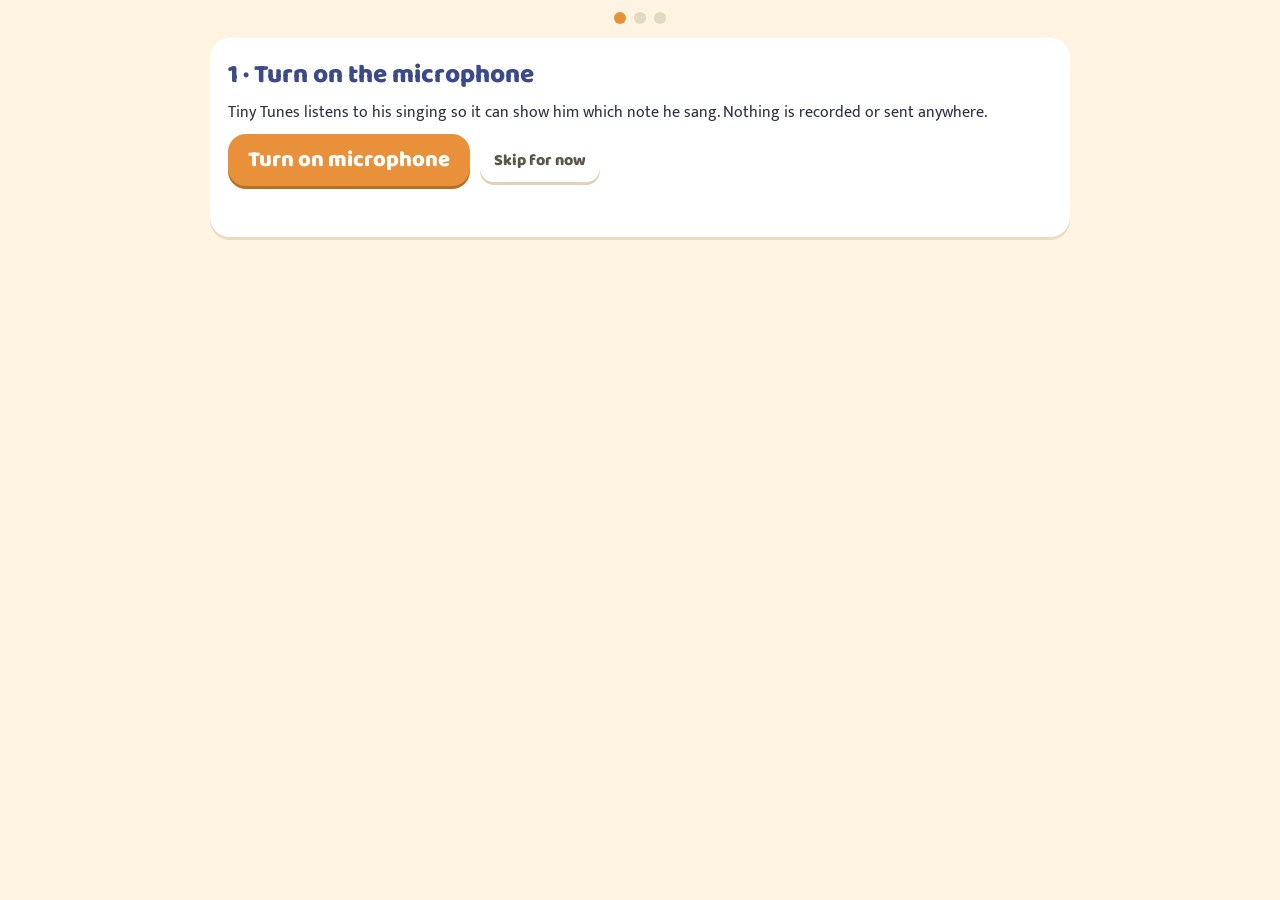
==== commit 3e345887: "Tiny Tunes 3: fixes from a full review (two independent reviewers + real-voice tests) Lessons - His " ====
--- a/index.html
+++ b/index.html
@@ -37,15 +37,17 @@
 #hTop{display:flex;align-items:center;gap:12px;flex-wrap:wrap}
 #hTop h1{font-size:clamp(30px,4vw,46px);margin:0;font-weight:800;color:#3D4A8A;line-height:1}
 #hTop .sp{flex:1}
-#path{flex:1;display:grid;grid-template-columns:repeat(auto-fill,minmax(clamp(130px,14vw,170px),1fr));gap:clamp(10px,1.4vw,16px);align-content:start;overflow-y:auto;padding:6px 2px 10px}
-.ls{position:relative;border:0;border-radius:24px;background:#fff;box-shadow:0 5px 0 #E2D2B6;padding:10px 10px 8px;min-height:clamp(112px,16vh,140px);
+#path{flex:1;min-height:0;display:grid;grid-template-columns:repeat(5,minmax(0,1fr));grid-auto-rows:minmax(104px,1fr);gap:clamp(10px,1.4vw,16px);overflow-y:auto;padding:6px 2px 10px}
+@media (max-aspect-ratio:1/1){#path{grid-template-columns:repeat(3,minmax(0,1fr))}}
+.ls{position:relative;border:0;border-radius:24px;background:#fff;box-shadow:0 5px 0 #E2D2B6;padding:10px 10px 8px;min-height:0;
   display:flex;flex-direction:column;align-items:center;justify-content:center;gap:6px;color:var(--ink)}
 .ls:active{transform:translateY(3px);box-shadow:0 2px 0 #E2D2B6}
-.ls .num{position:absolute;left:10px;top:6px;font-weight:800;color:#B9AC96;font-size:15px}
+.ls .num{position:absolute;left:10px;top:4px;font-weight:800;color:#B9AC96;font-size:14px;line-height:1}
+.ls{padding-top:20px!important}
 .ls .dots{display:flex;gap:5px;flex-wrap:wrap;justify-content:center}
-.ls .dots i{display:block;width:clamp(18px,2.2vw,24px);height:clamp(18px,2.2vw,24px);border-radius:50%}
-.ls .t{font-family:"Baloo 2",sans-serif;font-weight:800;font-size:clamp(17px,1.9vw,21px);line-height:1.05;text-align:center}
-.ls .st{font-size:18px;letter-spacing:2px;color:#E2D5BE;line-height:1}
+.ls .dots i{display:block;width:clamp(20px,min(2.6vw,3.4vh),32px);height:clamp(20px,min(2.6vw,3.4vh),32px);border-radius:50%}
+.ls .t{font-family:"Baloo 2",sans-serif;font-weight:800;font-size:clamp(17px,min(2.2vw,3.2vh),27px);line-height:1.05;text-align:center}
+.ls .st{font-size:clamp(18px,min(2.2vw,3vh),26px);letter-spacing:2px;color:#E2D5BE;line-height:1}
 .ls .st b{color:#F2B705;font-weight:400}
 .ls.cur{outline:4px solid #F2B705;animation:lsPulse 1.6s ease-in-out infinite}
 @keyframes lsPulse{50%{transform:translateY(-4px)}}
@@ -56,6 +58,8 @@
 /* ---------- stage (lesson + free sing) ---------- */
 .top{display:flex;align-items:center;gap:10px;flex-wrap:wrap;min-height:52px}
 .top .ttl{font-family:"Baloo 2",sans-serif;font-weight:800;font-size:clamp(22px,2.8vw,32px);color:#3D4A8A;flex:1;min-width:120px;line-height:1.05}
+.hint4p{text-align:center;color:#8A8070;font-size:15px;line-height:1.3;min-height:1.3em;margin:-2px 0 6px}
+.ls.later{opacity:.6}
 #phrase{display:flex;justify-content:center;gap:clamp(8px,1.4vw,18px);flex-wrap:wrap;margin:8px 0 6px;min-height:clamp(70px,11vh,110px)}
 .bub{width:clamp(66px,9.5vh,104px);height:clamp(66px,9.5vh,104px);border-radius:50%;display:flex;flex-direction:column;align-items:center;justify-content:center;
   background:#fff;border:5px solid var(--c);color:var(--c);font-family:"Baloo 2",sans-serif;font-weight:800;font-size:clamp(22px,3.4vh,34px);line-height:1;
@@ -130,12 +134,12 @@
     <div class="card" id="setMic">
       <h2>1 · Turn on the microphone</h2>
       <p>Tiny Tunes listens to his singing so it can show him which note he sang. Nothing is recorded or sent anywhere.</p>
-      <button class="btn pri" id="setMicBtn">Turn on microphone</button>
+      <div class="row"><button class="btn pri" id="setMicBtn">Turn on microphone</button><button class="btn sm" id="setMicSkip">Skip for now</button></div>
       <p class="msg" id="setMicMsg"></p>
     </div>
     <div class="card" id="setSa" hidden>
       <h2>2 · Find Sa</h2>
-      <p>Sa is the home note, and in Indian music anyone can choose it. Let him sing one long comfortable note (or a rhyme), or sing a long <b>Saaaa</b> yourself. When the note below stays steady, tap <b>Use this as Sa</b>.</p>
+      <p>Sa is the home note, and in Indian music anyone can choose it. Let him sing one long, comfortable note (not a rhyme), or sing a long <b>Saaaa</b> yourself. When the note below stays steady, tap <b>Use this as Sa</b>.</p>
       <div class="row" style="justify-content:space-between;align-items:flex-end">
         <div><div class="live" id="saLive">…</div><div class="mut small" id="saLive2">Listening…</div></div>
         <div style="flex:1;max-width:280px"><div class="meter"><i id="saMeter"></i></div><div class="mut small" style="margin-top:4px">hold the note steady</div></div>
@@ -145,7 +149,8 @@
     </div>
     <div class="card" id="setVoice" hidden>
       <h2>3 · The singing voice</h2>
-      <p>The lessons are sung by a real man's voice (Sa, Re, Ma and Dha, from a free recording). For the other notes the app plays harmonium until someone records them.</p>
+      <p>The lessons are sung by a real man's voice (Sa, Re, Ma and Dha, from a free recording). Other notes play on harmonium until someone records a voice (a lesson uses the recorded voice once all its notes are recorded).</p>
+      <p><b>How to sit with him:</b> during <b>Listen</b>, hum along softly. During <b>Your turn</b>, stay quiet, point at the glowing circle and wait: the app can't tell your voice from his.</p>
       <p><b>Best:</b> record a family member's voice, yours or a grandparent's. You don't need to sing well: just say each note long, like <b>Saaa</b>, and the app tunes it to the right note. It takes about 2 minutes. Children love hearing a voice they know.</p>
       <div class="row"><button class="btn pri" id="setRec">Record a voice now</button><button class="btn" id="setDone">Later, start playing</button></div>
     </div>
@@ -175,6 +180,7 @@
     <button class="btn sm" id="lNext">Next &rsaquo;</button>
   </div>
   <div id="phrase"></div>
+  <div class="hint4p" id="lHint"></div>
   <div class="stage" id="lStage">
     <canvas id="lCv"></canvas>
     <div class="pill" id="lPill"><svg><use href="#i-ear"/></svg><span>Listen</span></div>
@@ -229,6 +235,7 @@
       <p>Volume of the app (keep it soft; he is sensitive to loud sounds).</p>
       <input type="range" id="gVol" min="10" max="100" step="5" style="width:100%">
       <div class="row" style="margin-top:8px"><span class="small">Tanpura (drone) while the voice sings:</span><div class="seg" id="gTp"></div></div>
+      <div class="row" style="margin-top:8px"><span class="small">Tablet volume limit during music (the tablet's volume is turned down to this if it is higher):</span><div class="seg" id="gCap"></div></div>
     </div>
     <div class="card">
       <h2>Microphone check</h2>
@@ -243,7 +250,7 @@
     </div>
     <div class="card">
       <h2>About</h2>
-      <p class="small">Tiny Tunes 3.0. Everything stays on this tablet. Built-in voice: "Male singing Indian Sargam" by rachitgupta on Freesound (CC0, public domain). Harmonium and tanpura are made by the app. Not a medical product.</p>
+      <p class="small">Tiny Tunes 3. Everything stays on this tablet. Built-in voice: "Male singing Indian Sargam" by rachitgupta on Freesound (CC0, public domain). Harmonium and tanpura are made by the app. Not a medical product.</p>
     </div>
   </div>
 </section>
@@ -313,13 +320,16 @@
   function lp(x,sr,fc){var y=new Float32Array(x.length),a=Math.exp(-2*Math.PI*fc/sr),v=0;for(var i=0;i<x.length;i++){v=a*v+(1-a)*x[i];y[i]=v}return y}
   /* pitch track of a whole clip: 5 ms hop, 40 ms window */
   function track(x,sr){
-    var hop=Math.round(sr*0.005),win=Math.round(sr*0.04)&~1,out=[],fr=new Float32Array(win);
-    var gate=-1e9,peak=0,i,j;for(i=0;i<x.length;i++){var a=Math.abs(x[i]);if(a>peak)peak=a}
+    /* recordings at 44.1/48 kHz are analysed at half rate with a 10 ms hop: about 8x less work, so a tablet does not freeze */
+    var dec=sr>30000?2:1,xs=x,s2=sr,i,j;
+    if(dec===2){var nn=x.length>>1;xs=new Float32Array(nn);for(i=0;i<nn;i++){var k2=2*i;xs[i]=0.25*(k2>0?x[k2-1]:x[k2])+0.5*x[k2]+0.25*(k2+1<x.length?x[k2+1]:x[k2])}s2=sr/2}
+    var hop=Math.round(s2*0.01),win=Math.round(s2*0.04)&~1,out=[],fr=new Float32Array(win);
+    var gate=-1e9,peak=0;for(i=0;i<xs.length;i++){var a=Math.abs(xs[i]);if(a>peak)peak=a}
     gate=20*Math.log10(peak+1e-9)-30;
-    for(i=0;i+win<=x.length;i+=hop){
-      var s=0;for(j=0;j<win;j++){fr[j]=x[i+j];s+=fr[j]*fr[j]}var db=10*Math.log10(s/win+1e-12);
-      var r=db>gate?yin(fr,sr,65,1100):null;
-      out.push({t:i+win/2,f:r&&r.c>0.7?r.f:0,db:db});
+    for(i=0;i+win<=xs.length;i+=hop){
+      var s=0;for(j=0;j<win;j++){fr[j]=xs[i+j];s+=fr[j]*fr[j]}var db=10*Math.log10(s/win+1e-12);
+      var r=db>gate?yin(fr,s2,65,1100):null;
+      out.push({t:(i+win/2)*dec,f:r&&r.c>0.7?r.f:0,db:db});
     }
     for(i=2;i<out.length-2;i++){if(!out[i].f)continue;var nb=[out[i-2].f,out[i-1].f,out[i].f,out[i+1].f,out[i+2].f].filter(Boolean).sort(function(a,b){return a-b});
       if(nb.length>=3){var m=nb[nb.length>>1];if(Math.abs(1200*Math.log2(out[i].f/m))>500)out[i].f2=m}}
@@ -331,7 +341,7 @@
     var best=null,cur=null,gap=0;
     for(var i=0;i<tr.length;i++){
       if(tr[i].f){if(!cur)cur={a:i,b:i};cur.b=i;gap=0}
-      else if(cur){gap++;if(gap>4){if(!best||cur.b-cur.a>best.b-best.a)best=cur;cur=null;gap=0}}
+      else if(cur){gap++;if(gap>3){if(!best||cur.b-cur.a>best.b-best.a)best=cur;cur=null;gap=0}}
     }
     if(cur&&(!best||cur.b-cur.a>best.b-best.a))best=cur;
     return best;
@@ -405,13 +415,13 @@
 function save(k,v){try{localStorage.setItem(k,JSON.stringify(v))}catch(e){}}
 function clamp(x,a,b){return x<a?a:x>b?b:x}
 function ease(c,t,dt,tau){return c+(t-c)*(1-Math.exp(-dt/Math.max(0.001,tau)))}
-var S=load("tt3",{saPc:2,tol:75,vol:60,tp:true,setup:false,stars:{},who:"low",micOK:false});
+var S=load("tt3",{saPc:2,tol:75,vol:60,tp:true,setup:false,stars:{},who:"low",micOK:false,volCap:60});
 if(!S.stars||typeof S.stars!=="object")S.stars={};
 function saveS(){save("tt3",S)}
 
 /* ---------- notes, Sa, lessons ---------- */
 var NOTES=[{s:0,n:"Sa",d:"सा",c:"#E5484D"},{s:2,n:"Re",d:"रे",c:"#F28A3C"},{s:4,n:"Ga",d:"ग",c:"#E0B020"},{s:5,n:"Ma",d:"म",c:"#4DB868"},
-  {s:7,n:"Pa",d:"प",c:"#2FA6CB"},{s:9,n:"Dha",d:"ध",c:"#4F72DB"},{s:11,n:"Ni",d:"नि",c:"#9160D3"},{s:12,n:"Sa'",d:"सां",c:"#E8508A"}];
+  {s:7,n:"Pa",d:"प",c:"#2FA6CB"},{s:9,n:"Dha",d:"ध",c:"#4F72DB"},{s:11,n:"Ni",d:"नि",c:"#9160D3"},{s:12,n:"Sa'",d:"सां",c:"#E5484D"}];
 function NB(semi){for(var i=0;i<NOTES.length;i++)if(NOTES[i].s===semi)return NOTES[i];return NOTES[0]}
 function NI(semi){for(var i=0;i<NOTES.length;i++)if(NOTES[i].s===semi)return i;return 0}
 var KEYN=["C","C#","D","D#","E","F","F#","G","G#","A","A#","B"];
@@ -444,7 +454,9 @@
   if(ctx.state==="suspended")ctx.resume().catch(noop);return ctx}
 document.addEventListener("pointerdown",function(){try{audio()}catch(e){}},{capture:true,passive:true});
 function setVol(){if(master)master.gain.setTargetAtTime(S.vol/100*0.9,ctx.currentTime,0.1)}
-function latMs(){return ctx&&ctx.outputLatency?ctx.outputLatency*1000:60}
+/* how late the speaker plays what the app schedules (Bluetooth can be 0.2-0.3 s); never assume less than 80 ms */
+var btOut=false;
+function latMs(){if(!ctx)return 80;var l=((ctx.outputLatency||0)+(ctx.baseLatency||0))*1000;return Math.max(80,Math.min(400,l||0))+(btOut?350:0)}
 function quietFor(ms){ignoreUntil=Math.max(ignoreUntil,performance.now()+ms+latMs()+300)}
 var HW=null;function harmWave(){if(!HW){var n=20,re=new Float32Array(n),im=new Float32Array(n);for(var i=1;i<n;i++)im[i]=(1/Math.pow(i,0.85))*(i%2?1:0.62)*(i>9?0.6:1);HW=ctx.createPeriodicWave(re,im)}return HW}
 function harmNote(f,t0,dur,lvl){
@@ -453,11 +465,12 @@
   var os=[-0.8,0.8].map(function(d){var o=ctx.createOscillator();o.setPeriodicWave(harmWave());o.frequency.value=f+d;o.connect(lp);o.start(t0);o.stop(t0+dur+0.05);return o});
   active.push({g:g,s:os,end:t0+dur});return t0+dur}
 function pcmBuf(x,sr){var b=ctx.createBuffer(1,x.length,sr);b.getChannelData(0).set(x);return b}
-function playBuf(b,t0,lvl){var s=ctx.createBufferSource();s.buffer=b;var g=ctx.createGain();g.gain.value=lvl;s.connect(g);g.connect(bus);s.start(t0);active.push({g:g,s:[s],end:t0+b.duration});return t0+b.duration}
+function prune(){var t=ctx.currentTime;if(active.length>40)active=active.filter(function(a){return a.end>t-0.5})}
+function playBuf(b,t0,lvl){prune();var s=ctx.createBufferSource();s.buffer=b;var g=ctx.createGain();g.gain.value=lvl;s.connect(g);g.connect(bus);s.start(t0);active.push({g:g,s:[s],end:t0+b.duration});return t0+b.duration}
 function stopAll(fade){
   if(!ctx)return;var t=ctx.currentTime;fade=fade||0.25;
   active.forEach(function(a){if(a.end<=t)return;try{a.g.gain.cancelScheduledValues(t);a.g.gain.setValueAtTime(a.g.gain.value,t);a.g.gain.linearRampToValueAtTime(0,t+fade);a.s.forEach(function(s){try{s.stop(t+fade+0.05)}catch(e){}})}catch(e){}});
-  active=[];tpOff(fade);quietFor(fade*1000);
+  active=[];clearTimeout(hearT);hearT=null;tpOff(fade);quietFor(fade*1000);
 }
 /* tanpura (made by the app) */
 function makeString(A,f,dur){
@@ -484,9 +497,10 @@
     var g=ctx.createGain();g.gain.value=(k===3?0.85:(k===0?0.7:0.65))*(0.92+Math.random()*0.16);src.connect(g);g.connect(tpBus);src.start(TP.st.next);
     TP.st.next+=(k===3?1.35:1.2)+(Math.random()-0.5)*0.04;TP.st.idx++}
 }
-function tpPrep(){audio();var f=childSa();if(!TP.bufs||TP.forHz!==f){TP.bufs=[makeString(ctx,f*0.75,4.6),makeString(ctx,f,4.6),makeString(ctx,f/2,4.8)];TP.forHz=f}}
+var TPC={};
+function tpPrep(){audio();var f=childSa();if(!TP.bufs||TP.forHz!==f){if(!TPC[f])TPC[f]=[makeString(ctx,f*0.75,4.6),makeString(ctx,f,4.6),makeString(ctx,f/2,4.8)];TP.bufs=TPC[f];TP.forHz=f}}
 function tpOn(level,fade){
-  tpPrep();clearTimeout(TP.stopT);var t=ctx.currentTime,g=tpBus.gain;g.cancelScheduledValues(t);g.setValueAtTime(g.value,t);g.linearRampToValueAtTime(level,t+(fade||1.5));
+  tpPrep();clearTimeout(TP.stopT);if(typeof hearT!=="undefined"&&hearT&&screen!=="home"){clearTimeout(hearT);hearT=null}var t=ctx.currentTime,g=tpBus.gain;g.cancelScheduledValues(t);g.setValueAtTime(g.value,t);g.linearRampToValueAtTime(level,t+(fade||1.5));
   if(!TP.timer){TP.st={next:t+0.05,idx:0};tpSched(t+1);TP.timer=setInterval(function(){tpSched(ctx.currentTime+1)},200)}TP.on=true;ev("sound",{kind:"tanpura",level:level});
 }
 function tpOff(fade){
@@ -494,52 +508,66 @@
   TP.on=false;quietFor(fade*1000);clearTimeout(TP.stopT);TP.stopT=setTimeout(function(){if(!TP.on){clearInterval(TP.timer);TP.timer=null}},fade*1000+400);
 }
 
+/* ---------- tablet volume limit: while music plays, the tablet's media volume is kept at or below the limit ---------- */
+function nat(method,opts){try{var C=window.Capacitor;if(C&&C.isNativePlatform&&C.isNativePlatform()&&C.nativePromise)return C.nativePromise("TinyTunes",method,opts||{})}catch(e){}return Promise.reject(new Error("no-native"))}
+var capIv=null;
+function volCheck(){nat("info").then(function(i){if(!i)return;btOut=!!i.bluetooth;if(S.volCap>=100||!i.max)return;var cap=Math.max(1,Math.round(i.max*S.volCap/100));if(i.level>cap){ev("volcap",{from:i.level,to:cap});return nat("setVolume",{level:cap})}}).catch(noop)}
+function volCapOn(){volCheck();if(!capIv)capIv=setInterval(volCheck,700)}
+function volCapOff(){if(capIv){clearInterval(capIv);capIv=null}}
+
 /* ---------- the singing voice: built-in man's voice + a voice recorded in the app, tuned by CORE.render ---------- */
 var VB={},VR={},vrVer=0;
 function decodeB64(b64){var bin=atob(b64),n=bin.length>>1,x=new Float32Array(n);for(var i=0;i<n;i++){var v=bin.charCodeAt(2*i)|(bin.charCodeAt(2*i+1)<<8);if(v>=32768)v-=65536;x[i]=v/32768}return x}
-function initBuiltin(){try{var V=VOICE_BUILTIN;Object.keys(V.clips).forEach(function(k){var x=decodeB64(V.clips[k]),an=CORE.analyse(x,V.sr);if(an)VB[k]={x:x,sr:V.sr,an:an}})}catch(e){}}
+function initBuiltin(){try{var V=VOICE_BUILTIN;Object.keys(V.clips).forEach(function(k){VB[k]={b64:V.clips[k],sr:V.sr,an:null}})}catch(e){}}
+/* a clip's samples and analysis are prepared the first time a lesson needs it */
+function prep(c){if(!c.x)c.x=decodeB64(c.b64);if(!c.an)c.an=CORE.analyse(c.x,c.sr);if(c.an&&!c.f0)c.f0=c.an.f0;return c}
 function nKeys(o){return Object.keys(o).length}
 function setHas(set,semi){return!!(set[semi]||(semi===12&&set[0]))}
 function phraseSet(notes){
   if(nKeys(VR)&&notes.every(function(s){return setHas(VR,s)}))return VR;
   if(notes.every(function(s){return setHas(VB,s)}))return VB;return null}
-function singerK(set){var ks=Object.keys(set).map(function(k){return Math.log2(set[k].an.f0/(saBase()*Math.pow(2,(+k)/12)))}).sort(function(a,b){return a-b});return Math.round(ks[ks.length>>1]||0)}
+function singerK(set){var ks=Object.keys(set).map(function(k){var c=set[k],f0=c.f0||(prep(c).an?c.f0:0);return f0?Math.log2(f0/(saBase()*Math.pow(2,(+k)/12))):null}).filter(function(v){return v!=null}).sort(function(a,b){return a-b});return Math.round(ks[ks.length>>1]||0)}
 var rcache={};
 function voiceBuf(set,semi,dur){
   var key=(set===VR?"r"+vrVer:"b")+"|"+semi+"|"+dur.toFixed(2)+"|"+S.saPc;if(rcache[key])return rcache[key];
-  var c=set[semi]||(semi===12?set[0]:null),f=saBase()*Math.pow(2,singerK(set)+semi/12);
-  var y=CORE.render(c.x,c.sr,c.an,f,dur,{keep:0.5,rms:0.12});return(rcache[key]=pcmBuf(y,c.sr));
+  var c=set[semi]||(semi===12?set[0]:null);prep(c);if(!c.an)return null;var f=saBase()*Math.pow(2,singerK(set)+semi/12);
+  var y=CORE.render(c.x,c.sr,c.an,f,dur,{keep:set===VR?0.1:0.5,rms:0.12});return(rcache[key]=pcmBuf(y,c.sr));
 }
 /* sing a phrase: real voice when every note has a clip, otherwise harmonium */
 function sing(notes,beats,o){
   audio();o=o||{};var set=o.harm?null:phraseSet(notes),t=ctx.currentTime+(o.lead||0.15),times=[],lvl=o.lvl||1;
   notes.forEach(function(s,i){var d=beats[i];times.push(t);
-    if(set)playBuf(voiceBuf(set,s,d+0.06),t,0.95*lvl);else harmNote(childSa()*Math.pow(2,s/12),t,d,0.2*lvl);t+=d});
+    var vb=set?voiceBuf(set,s,d+0.06):null;if(vb)playBuf(vb,t,0.95*lvl);else harmNote(childSa()*Math.pow(2,s/12),t,d,0.2*lvl);t+=d});
   quietFor((t-ctx.currentTime)*1000);ev("sound",{kind:set?"voice":"harmonium",notes:notes.slice(),src:set===VR?"recorded":(set?"builtin":"")});
   return{times:times,end:t,voice:!!set};
 }
+var hearT=null;
 function hearSa(){
-  audio();stopAll(0.2);var t=ctx.currentTime;tpOn(0.35,1.5);
-  var set=phraseSet([0]);if(set)playBuf(voiceBuf(set,0,2.4),t+1.0,0.95);else harmNote(childSa(),t+1.0,2.6,0.2);
-  setTimeout(function(){tpOff(2)},4200);quietFor(6500);ev("hearsa",{voice:!!set});
+  audio();stopAll(0.2);volCapOn();setTimeout(function(){if(screen!=="lesson"&&screen!=="free")volCapOff()},7000);var t=ctx.currentTime;if(S.tp)tpOn(0.35,1.5);
+  var set=phraseSet([0]),vb=set?voiceBuf(set,0,2.4):null;if(vb)playBuf(vb,t+1.0,0.95);else harmNote(childSa(),t+1.0,2.6,0.2);
+  clearTimeout(hearT);hearT=setTimeout(function(){hearT=null;tpOff(2)},4200);quietFor(6500);ev("hearsa",{voice:!!set});
 }
 
 /* ---------- microphone + note tracker ---------- */
-var micStream=null,an=null,tbuf=null,proc=null,micState="off",micP=null,cap=[],capOn=false,capSr=48000,CAPMAX=260;
+var micStream=null,an=null,tbuf=null,proc=null,micSrc=null,micZ=null,micWant=false,micState="off",micP=null,cap=[],capOn=false,capSr=48000,CAPMAX=480,vMarks=[];
 function micStart(){
-  if(an)return Promise.resolve(true);if(micP)return micP;
+  micWant=true;if(an)return Promise.resolve(true);if(micP)return micP;
   if(!navigator.mediaDevices||!navigator.mediaDevices.getUserMedia){micState="none";return Promise.resolve(false)}
   audio();
   micP=navigator.mediaDevices.getUserMedia({audio:{echoCancellation:false,noiseSuppression:false,autoGainControl:true}}).then(function(st){
-    micP=null;micStream=st;var src=ctx.createMediaStreamSource(st),z=ctx.createGain();z.gain.value=0;z.connect(ctx.destination);
+    micP=null;
+    /* the app went to the background (or stopped listening) while Android was still asking: let go of the mic at once */
+    if(!micWant||document.hidden){st.getTracks().forEach(function(t){t.stop()});return false}
+    micStream=st;var src=micSrc=ctx.createMediaStreamSource(st),z=micZ=ctx.createGain();z.gain.value=0;z.connect(ctx.destination);
     an=ctx.createAnalyser();an.fftSize=2048;tbuf=new Float32Array(2048);src.connect(an);an.connect(z);
     proc=ctx.createScriptProcessor(4096,1,1);src.connect(proc);proc.connect(z);capSr=ctx.sampleRate;
-    proc.onaudioprocess=function(e){if(capOn){cap.push(new Float32Array(e.inputBuffer.getChannelData(0)));if(cap.length>CAPMAX)cap.shift()}};
+    proc.onaudioprocess=function(e){if(capOn&&!(capOn==="him"&&performance.now()<ignoreUntil)){cap.push({d:new Float32Array(e.inputBuffer.getChannelData(0)),t:performance.now()});if(cap.length>CAPMAX)cap.shift()}};
     micState="on";if(!S.micOK){S.micOK=true;saveS()}ev("mic",{on:true});return true;
   }).catch(function(e){micP=null;var nm=e&&e.name;micState=(nm==="NotAllowedError"||nm==="SecurityError")?"denied":"error";ev("mic",{on:false,err:nm});return false});
   return micP;
 }
-function micStop(){if(micStream){micStream.getTracks().forEach(function(t){t.stop()});micStream=null}if(proc){try{proc.disconnect()}catch(e){}proc=null}an=null;if(micState==="on")micState="off"}
+function micStop(){micWant=false;if(micStream){micStream.getTracks().forEach(function(t){t.stop()});micStream=null}
+  [proc,an,micSrc,micZ].forEach(function(n){if(n)try{n.disconnect()}catch(e){}});proc=null;an=null;micSrc=null;micZ=null;if(micState==="on")micState="off"}
 var tracker=new CORE.Tracker(),cur={voiced:false,db:-100},screen="";
 var lastT=0;
 function loop(now){
@@ -547,7 +575,7 @@
   var r={voiced:false,db:-100};
   if(an){an.getFloatTimeDomainData(tbuf);r=tracker.push(tbuf,ctx.sampleRate,dt)}
   if(now<ignoreUntil)r={voiced:false,db:r.db,ignored:true};
-  cur=r;
+  cur=r;if(capOn==="him"&&r.voiced)vMarks.push(now);   /* moments when he was heard: his playback is built only from these */
   if(screen==="lesson")lessonFrame(r,dt,now);else if(screen==="free")freeFrame(r,dt,now);
   else if(screen==="setup")setupFrame(r,dt,now);else if(screen==="grown")grownFrame(r,dt,now);
 }
@@ -567,7 +595,10 @@
     else if(this.target===12&&p<150)best=p+1200;else if(p>1140)best=p-1200;
     this.c=prev==null?best:ease(this.c,best,dt,0.06);this.on=true;this.lastOn=now;
     var k=-1,kd=1e9;for(var i=0;i<8;i++){var dd=Math.abs(this.c-NOTES[i].s*100);if(dd<kd){kd=dd;k=i}}
-    if(kd<=Math.max(55,S.tol)){this.lit[k]=Math.max(this.lit[k],0.9);this.setName(k,now)}
+    /* when his note counts for the wanted note, show that note's name and colour */
+    if(this.target>=0&&Math.abs(CORE.centsTo(r.f,saBase(),this.target%12))<=S.tol){k=NI(this.target);kd=0}
+    this.kk=kd<=Math.max(55,S.tol)?k:-1;
+    if(this.kk>=0){this.lit[k]=Math.max(this.lit[k],0.9);this.setName(k,now)}
   }else if(this.on&&now-(this.lastOn||0)>160)this.on=false;
   this.vis=ease(this.vis,this.on?1:0,dt,this.on?0.06:0.3);
 };
@@ -595,7 +626,7 @@
   }
   var bx=W*0.34,shift=Math.max(80,W*0.14)*dt;this.trail.forEach(function(p){p.x-=shift});
   while(this.trail.length&&(this.trail[0].x<-20||now-this.trail[0].t>4000))this.trail.shift();
-  var by=this.y(this.c),k=-1,kd=1e9;for(i=0;i<8;i++){var dd=Math.abs(this.c-NOTES[i].s*100);if(dd<kd){kd=dd;k=i}}var col=kd<=70?NOTES[k].c:"#FFFFFF";
+  var by=this.y(this.c),col=this.kk>=0?NOTES[this.kk].c:"#FFFFFF";
   if(this.on){var pv=this.trail[this.trail.length-1];this.trail.push({x:bx,y:by,c:col,t:now,brk:!pv||now-pv.t>130})}
   x.lineCap="round";
   for(i=1;i<this.trail.length;i++){var p0=this.trail[i-1],p1=this.trail[i];if(p1.brk)continue;a=Math.max(0,1-(now-p1.t)/4000);x.globalAlpha=0.6*a;x.strokeStyle=p1.c;x.lineWidth=12*a+3;x.beginPath();x.moveTo(p0.x,p0.y);x.lineTo(p1.x,p1.y);x.stroke()}
@@ -615,10 +646,12 @@
 /* ---------- screens ---------- */
 function show(id){
   if(screen==="lesson"&&id!=="lesson")lessonLeave();
+  if(screen==="rec"&&id!=="rec")recCancel();
   if(screen&&screen!==id&&id!=="rec")stopAll(0.3);
   screen=id;document.querySelectorAll(".screen").forEach(function(s){s.classList.toggle("on",s.id===id)});
   if(id==="home")drawHome();if(id==="grown")drawGrown();if(id==="rec")drawRec();
   if(id==="free"||id==="lesson"||id==="setup"||id==="grown")if(S.micOK||micState==="on")micStart();
+  if(id==="free"||id==="lesson")volCapOn();else volCapOff();
   ev("screen",{id:id});
 }
 function holdBtn(el,ms,cb){var fill=el.querySelector(".fill"),t=null;
@@ -627,12 +660,12 @@
   el.addEventListener("pointerdown",down);["pointerup","pointerleave","pointercancel"].forEach(function(n){el.addEventListener(n,up)});el.addEventListener("contextmenu",function(e){e.preventDefault()})}
 
 /* ---------- home ---------- */
-function curLesson(){for(var i=0;i<LESSONS.length;i++)if(!(S.stars[i]>0))return i;return LESSONS.length-1}
+function curLesson(){for(var i=0;i<LESSONS.length;i++)if(!((S.stars[i]||0)>=2))return i;return LESSONS.length-1}
 function drawHome(){
   var p=$("path"),c=curLesson(),h="";
   LESSONS.forEach(function(L,i){var st=S.stars[i]||0,dots=L.n.map(function(s){return'<i style="background:'+NB(s).c+'"></i>'}).join("");
     var voice=!!phraseSet(L.n);
-    h+='<button class="ls'+(i===c?" cur":"")+'" data-i="'+i+'"><span class="num">'+(i+1)+'</span>'+(voice?'<svg class="vtag" aria-label="real voice"><use href="#i-voice"/></svg>':"")+
+    h+='<button class="ls'+(i===c?" cur":"")+(i>c?" later":"")+'" data-i="'+i+'"><span class="num">'+(i+1)+'</span>'+(voice?'<svg class="vtag" aria-label="real voice"><use href="#i-voice"/></svg>':"")+
       '<span class="dots">'+dots+'</span><span class="t">'+L.t+'</span><span class="st">'+"<b>★</b>".repeat(st)+"★".repeat(3-st)+"</span></button>"});
   p.innerHTML=h;p.querySelectorAll(".ls").forEach(function(b){b.onclick=function(){lessonOpen(+b.dataset.i)}});
   $("hGoT").textContent="Start lesson "+(c+1);
@@ -650,67 +683,96 @@
   var L=LESSONS[i];Ls={idx:i,L:L,phase:"",i:0,hold:0,gap:1,needBreak:false,prompts:0,since:0,hits:0,miss:0,tok:newTok(),him:null};
   $("lTitle").textContent=(i+1)+" · "+L.t;
   $("phrase").innerHTML=L.n.map(function(s){var nb=NB(s);return'<div class="bub" style="--c:'+nb.c+'">'+nb.n+"<small>"+nb.d+"</small></div>"}).join("");
-  $("done").hidden=true;show("lesson");stageL.target=-1;stageL.holdFrac=0;
+  $("done").hidden=true;$("lNext").hidden=i>=LESSONS.length-1;show("lesson");stageL.target=-1;stageL.holdFrac=0;
   audio();if(S.tp)try{tpPrep()}catch(e){}
   micStart();Ls.tok.at(500,lessonListen);ev("lesson",{i:i});
 }
 function bubs(){return $("phrase").children}
 function bubSet(i,cls){var b=bubs();for(var j=0;j<b.length;j++)b[j].classList.toggle(cls,j===i)}
-function setPill(m){var p=$("lPill");p.classList.toggle("turn",m==="turn");p.hidden=m==="done";
-  p.innerHTML=m==="turn"?'<svg><use href="#i-mic"/></svg><span>Your turn</span>':'<svg><use href="#i-ear"/></svg><span>Listen</span>'}
+var HINT={listen:"Listen together. You can hum along softly.",turn:"Now stay quiet, point at the glowing circle and wait. (Your own voice would count as his.)",
+  done:"Do each lesson 2 or 3 times, then go to the next one.",ending:""};
+function setPill(m){var p=$("lPill");p.classList.toggle("turn",m==="turn");p.hidden=m==="done"||m==="ending";
+  p.innerHTML=m==="turn"?'<svg><use href="#i-mic"/></svg><span>Your turn</span>':'<svg><use href="#i-ear"/></svg><span>Listen</span>';
+  if(HINT[m]!=null)$("lHint").textContent=HINT[m]}
 function lessonListen(){
   var s=Ls;if(!s)return;killTok(s.tok);s.tok=newTok();capOn=false;s.phase="listen";setPill("listen");stageL.target=-1;stageL.holdFrac=0;$("done").hidden=true;
   var b=bubs();for(var j=0;j<b.length;j++)b[j].className="bub";
   var lead=0.3;if(S.tp){tpOn(0.3,1.2);lead=1.3}
   var p=sing(s.L.n,beatsOf(s.L),{lead:lead}),t0=ctx.currentTime;
   p.times.forEach(function(t,i){s.tok.at((t-t0)*1000,function(){bubSet(i,"sing");stageL.flash(s.L.n[i])})});
-  s.tok.at((p.end-t0)*1000+80,function(){bubSet(-1,"sing");var w=250;if(S.tp){tpOff(0.9);w=1000}s.tok.at(w,lessonTurn)});
+  if(S.tp){var lastD=beatsOf(s.L)[s.L.n.length-1],fd=Math.max(0.5,Math.min(1.0,lastD));s.tok.at((p.end-fd-t0)*1000,function(){tpOff(fd)})}
+  s.tok.at((p.end-t0)*1000+50,function(){bubSet(-1,"sing");lessonTurn()});
   ev("listen",{lesson:s.idx,voice:p.voice});
 }
 function lessonTurn(){
-  var s=Ls;if(!s)return;s.phase="turn";s.i=0;s.hold=0;s.gap=1;s.needBreak=false;s.prompts=0;s.since=performance.now();s.hits=0;s.miss=0;
-  cap=[];capOn=true;setPill("turn");bubSet(0,"want");stageL.target=s.L.n[0];ev("turn",{lesson:s.idx});
+  var s=Ls;if(!s)return;s.phase="turn";s.i=0;s.hold=0;s.gap=1;s.needBreak=false;s.remodels=0;s.since=performance.now();s.hits=0;s.miss=0;s.lastHit=0;s.lastV=0;
+  cap=[];vMarks=[];capOn="him";s.voicedAny=false;setPill("turn");bubSet(0,"want");stageL.target=s.L.n[0];ev("turn",{lesson:s.idx});
   if(micState!=="on")$("lPill").innerHTML='<svg><use href="#i-mic"/></svg><span>Mic is off: Grown-ups → Microphone</span>';
 }
 function lessonFrame(r,dt,now){
   stageL.voice(r,dt,now);stageL.draw(dt,now);var s=Ls;if(!s||s.phase!=="turn")return;
   var semi=s.L.n[s.i],need=s.L.hold||0.25,onIt=false;
-  if(!r.voiced){s.gap+=dt;if(s.gap>0.12)s.needBreak=false;s.hold=Math.max(0,s.hold-dt*0.6)}
-  else{s.gap=0;s.since=Math.max(s.since,now-4000);var d=CORE.centsTo(r.f,saBase(),semi%12);
-    if(Math.abs(d)<=S.tol&&!s.needBreak){onIt=true;s.hold+=dt;if(s.hold>=need){lessonHit(now);return}}else s.hold=Math.max(0,s.hold-dt*0.5)}
+  if(!r.voiced){s.gap+=dt;if(s.gap>0.08)s.needBreak=false;s.hold=Math.max(0,s.hold-dt*0.6)}
+  else{s.gap=0;s.voicedAny=true;s.lastV=now;var d=CORE.centsTo(r.f,saBase(),semi%12);
+    if(Math.abs(d)<=S.tol&&!s.needBreak){onIt=true;s.since=Math.max(s.since,now-3000);s.hold+=dt;if(s.hold>=need){lessonHit(now);return}}else s.hold=Math.max(0,s.hold-dt*0.5)}
   stageL.holdFrac=onIt?s.hold/need:0;   /* the gold ring only while he is on the note */
-  if(now-s.since>8000){if(s.prompts<2){s.prompts++;promptNote(semi,now)}else lessonNextNote(false,now)}
-}
-function promptNote(semi,now){var s=Ls;var p=sing([semi],[1.1]);s.since=now+(p.end-ctx.currentTime)*1000;stageL.flash(semi,now);ev("prompt",{semi:semi})}
-function lessonHit(now){var s=Ls;s.hits++;var b=bubs()[s.i];b.classList.remove("want");b.classList.add("got");stageL.burst(s.L.n[s.i],22);stageL.holdFrac=0;ev("hit",{i:s.i,semi:s.L.n[s.i]});lessonNextNote(true,now)}
-function lessonNextNote(hit,now){
-  var s=Ls;if(!hit){var b=bubs()[s.i];b.classList.remove("want");b.classList.add("miss");s.miss++;ev("skip",{i:s.i})}
-  var prev=s.L.n[s.i];s.i++;s.hold=0;s.prompts=0;s.since=now;
-  if(s.i>=s.L.n.length){lessonEnd();return}
+  /* no progress: the voice sings the whole phrase again at his next little pause. The phrase has to come in one go:
+     if the next note does not follow within 3 s, it starts again. */
+  var waited=now-s.since,gapHit=s.i>0?now-s.lastHit:0,paused=now-(s.lastV||0)>400;
+  if((waited>(s.remodels?6000:5000)||gapHit>3000)&&(paused||waited>15000||gapHit>8000))resing(now);
+}
+function resing(now){
+  var s=Ls;if(s.remodels>=2){finishTurn(false);return}
+  s.remodels++;s.i=0;s.hits=0;s.hold=0;s.needBreak=false;s.lastHit=0;stageL.target=-1;stageL.holdFrac=0;
+  var b=bubs();for(var j=0;j<b.length;j++)b[j].className="bub";
+  var p=sing(s.L.n,beatsOf(s.L)),t0=ctx.currentTime;s.since=now+(p.end-t0)*1000;
+  p.times.forEach(function(t,i){s.tok.at((t-t0)*1000,function(){bubSet(i,"sing");stageL.flash(s.L.n[i])})});
+  s.tok.at((p.end-t0)*1000,function(){bubSet(-1,"sing");if(Ls===s&&s.phase==="turn"){bubSet(0,"want");stageL.target=s.L.n[0]}});
+  ev("prompt",{phrase:true,n:s.remodels});
+}
+function lessonHit(now){
+  var s=Ls;s.hits++;s.lastHit=now;s.since=now;var b=bubs()[s.i];b.classList.remove("want");b.classList.add("got");stageL.burst(s.L.n[s.i],22);stageL.holdFrac=0;ev("hit",{i:s.i,semi:s.L.n[s.i]});
+  var prev=s.L.n[s.i];s.i++;s.hold=0;
+  if(s.i>=s.L.n.length){finishTurn(true);return}
   s.needBreak=(s.L.n[s.i]%12===prev%12);bubSet(s.i,"want");stageL.target=s.L.n[s.i];
 }
+/* end of his turn: keep listening 1.2 s so his last note is in the playback; then the voice sings Sa (home) if the phrase ended elsewhere */
+function finishTurn(won){
+  var s=Ls;if(!s||s.phase!=="turn")return;s.phase="ending";setPill("ending");stageL.target=-1;stageL.holdFrac=0;
+  if(!won){var b=bubs();for(var j=0;j<b.length;j++)if(!b[j].classList.contains("got")){b[j].classList.remove("want");b[j].classList.add("miss")}}
+  if(!s.voicedAny)ev("silent",{});
+  s.tok.at(won?1200:200,function(){
+    var home=won&&s.L.n[s.L.n.length-1]%12!==0;
+    if(home){var t0=ctx.currentTime,p=sing([0],[1.4],{lead:0.1});stageL.flash(0);s.tok.at((p.end-t0)*1000+150,function(){lessonEnd(won)})}else lessonEnd(won);
+  });
+}
 function himTake(){
-  var n=0;cap.forEach(function(c){n+=c.length});if(!n)return null;var x=new Float32Array(n),o=0;cap.forEach(function(c){x.set(c,o);o+=c.length});
-  var sr=capSr,hop=Math.round(sr*0.02),db=[],mx=-200,i,j;
-  for(i=0;i+hop<=x.length;i+=hop){var s=0;for(j=0;j<hop;j++)s+=x[i+j]*x[i+j];var d=10*Math.log10(s/hop+1e-12);db.push(d);if(d>mx)mx=d}
-  var th=mx-24,a=-1,b=-1;for(i=0;i<db.length;i++)if(db[i]>th){if(a<0)a=i;b=i}
-  if(a<0||mx<-55)return null;
-  var s0=Math.max(0,(a-8)*hop),s1=Math.min(x.length,(b+10)*hop);if(s1-s0>sr*8)s0=s1-sr*8;
-  var y=x.slice(s0,s1),e=0;for(i=0;i<y.length;i++)e+=y[i]*y[i];var g=0.12/Math.sqrt(e/y.length+1e-12),pk=0;for(i=0;i<y.length;i++){var v=Math.abs(y[i]*g);if(v>pk)pk=v}if(pk>0.9)g*=0.9/pk;
-  var f=Math.round(sr*0.02);for(i=0;i<y.length;i++){var w=1;if(i<f)w=i/f;if(y.length-1-i<f)w=(y.length-1-i)/f;y[i]*=g*w}
+  if(!cap.length||!vMarks.length)return null;
+  var sr=capSr,cd=cap[0].d.length/sr*1000;
+  var keep=cap.map(function(c){var a=c.t-cd-250,b=c.t+250;for(var j=0;j<vMarks.length;j++){var v=vMarks[j];if(v>=a&&v<=b)return true}return false});
+  if(keep.filter(Boolean).length*cd<500)return null;                       /* less than half a second of him: nothing to play */
+  var use=keep.map(function(k,i){return k||!!keep[i-1]||!!keep[i+1]}),parts=[],curp=null;
+  use.forEach(function(u,i){if(u){if(!curp){curp=[];parts.push(curp)}curp.push(cap[i].d)}else curp=null});
+  var segs=parts.map(function(p){var L=0;p.forEach(function(d){L+=d.length});var y=new Float32Array(L),o=0;p.forEach(function(d){y.set(d,o);o+=d.length});return y});
+  var max=sr*8,total=0;segs.forEach(function(y){total+=y.length});while(total>max&&segs.length>1){total-=segs[0].length;segs.shift()}
+  var y=new Float32Array(Math.min(total,max)),o=0,f=Math.round(sr*0.012),i;
+  segs.forEach(function(sg){var s0=Math.max(0,sg.length-(y.length-o));for(var k=s0;k<sg.length&&o<y.length;k++,o++){var w=1,a=k-s0,r=sg.length-1-k;if(a<f)w=a/f;if(r<f)w=Math.min(w,r/f);y[o]=sg[k]*w}});
+  var e=0;for(i=0;i<y.length;i++)e+=y[i]*y[i];var g=Math.min(10,0.09/Math.sqrt(e/y.length+1e-12)),pk=0;   /* at most +20 dB */
+  for(i=0;i<y.length;i++){var v=Math.abs(y[i]*g);if(v>pk)pk=v}if(pk>0.9)g*=0.9/pk;
+  var fi=Math.round(sr*0.08),fo=Math.round(sr*0.05);for(i=0;i<y.length;i++){var w=1;if(i<fi)w=i/fi;if(y.length-1-i<fo)w=Math.min(w,(y.length-1-i)/fo);y[i]*=g*w}
   return{x:y,sr:sr};
 }
-function playHim(){var s=Ls;if(!s||!s.him)return;audio();var end=playBuf(pcmBuf(s.him.x,s.him.sr),ctx.currentTime+0.1,1);quietFor((end-ctx.currentTime)*1000);ev("him",{sec:+(s.him.x.length/s.him.sr).toFixed(2)})}
-function lessonEnd(){
-  var s=Ls;capOn=false;s.phase="done";setPill("done");stageL.target=-1;stageL.holdFrac=0;
-  var won=s.hits*2>=s.L.n.length&&s.hits>0;
+function playHim(){var s=Ls;if(!s||!s.him)return;audio();stopAll(0.1);var end=playBuf(pcmBuf(s.him.x,s.him.sr),ctx.currentTime+0.1,1);quietFor((end-ctx.currentTime)*1000);ev("him",{sec:+(s.him.x.length/s.him.sr).toFixed(2)})}
+function lessonEnd(won){
+  var s=Ls;if(!s)return;capOn=false;s.phase="done";setPill("done");stageL.target=-1;stageL.holdFrac=0;
   if(won){S.stars[s.idx]=Math.min(3,(S.stars[s.idx]||0)+1);saveS();stageL.shower(80)}
-  s.him=won?himTake():null;
+  s.him=(won||s.voicedAny)?himTake():null;
   var st=S.stars[s.idx]||0;$("dStars").innerHTML="★".repeat(st)+"<i>"+"★".repeat(3-st)+"</i>";
-  $("dHim").hidden=!s.him;$("dNote").textContent=won?(s.him?"That was him singing!":""):"He listened, and that counts too. Try again later, or hum it together first.";
+  $("dHim").hidden=!s.him;
+  $("dNote").textContent=won?(s.him?"Listen back to the singing!":""):(s.voicedAny?"Nice singing! Do it again together: you sing it first, then let him copy.":"He listened, and that counts too. Try again later, or hum it together first.");
   $("dNext").hidden=s.idx>=LESSONS.length-1;
-  s.tok.at(won?700:300,function(){$("done").hidden=false;if(s.him)s.tok.at(300,playHim)});
-  ev("end",{lesson:s.idx,won:won,hits:s.hits,n:s.L.n.length,him:!!s.him});
+  s.tok.at(won?700:300,function(){$("done").hidden=false;if(won&&s.him)s.tok.at(300,playHim)});
+  ev("end",{lesson:s.idx,won:!!won,hits:s.hits,n:s.L.n.length,him:!!s.him});
 }
 function lessonLeave(){if(Ls){killTok(Ls.tok);Ls=null}capOn=false;stopAll(0.3)}
 $("lHome").onclick=function(){show("home")};
@@ -721,28 +783,30 @@
 /* ---------- free singing ---------- */
 var freeSa=0;
 function freeFrame(r,dt,now){stageF.voice(r,dt,now);
-  if(r.voiced&&Math.abs(CORE.centsTo(r.f,saBase(),0))<=S.tol){freeSa+=dt;stageF.holdFrac=freeSa/1.5;if(freeSa>=1.5){freeSa=-1.5;stageF.shower(60);ev("freesa",{})}}
+  if(r.voiced&&Math.abs(CORE.centsTo(r.f,saBase(),0))<=S.tol){freeSa+=dt;stageF.holdFrac=freeSa/0.9;if(freeSa>=0.9){freeSa=-1.5;stageF.shower(60);ev("freesa",{})}}
   else{if(freeSa>0)freeSa=Math.max(0,freeSa-dt);else if(freeSa<0)freeSa=Math.min(0,freeSa+dt);stageF.holdFrac=0}
   stageF.target=0;stageF.draw(dt,now)}
 
 /* ---------- setup / find Sa ---------- */
 var findBuf=[],findCand=-1,setupReturn=null;
 function setupStep(n){$("setMic").hidden=n!==1;$("setSa").hidden=n!==2;$("setVoice").hidden=n!==3;[1,2,3].forEach(function(k){$("st"+k).classList.toggle("on",k===n)});
-  $("st1").parentNode.hidden=!!setupReturn;if(n===2){findBuf=[];findCand=-1;$("saUse").disabled=true;$("saLive").textContent="…";$("saLive2").textContent="Listening…"}}
+  $("st1").parentNode.hidden=!!setupReturn;if(n===2){findBuf=[];findCand=-1;$("saUse").disabled=true;$("saLive").textContent="…";$("saLive2").textContent=micState==="on"?"Listening…":"The microphone is off.";
+    $("saSkip").textContent=setupReturn?("Cancel (keep "+KEYN[S.saPc]+")"):"Skip: use D"}}
 function setupFrame(r,dt,now){
   if($("setSa").hidden)return;
-  findBuf.push({t:now,f:r.voiced?r.f:0});while(findBuf.length&&now-findBuf[0].t>1200)findBuf.shift();
+  findBuf.push({t:now,f:r.voiced?r.f:0});while(findBuf.length&&now-findBuf[0].t>1700)findBuf.shift();
   var v=findBuf.filter(function(o){return o.f}),span=findBuf.length?(now-findBuf[0].t):0,steady=0;
-  if(v.length>=8&&span>=1000&&v.length/findBuf.length>=0.75){var fs=v.map(function(o){return o.f}).sort(function(a,b){return a-b}),m=fs[fs.length>>1];
+  if(v.length>=8&&span>=1500&&v.length/findBuf.length>=0.75){var fs=v.map(function(o){return o.f}).sort(function(a,b){return a-b}),m=fs[fs.length>>1];
     var dev=v.map(function(o){return Math.abs(1200*Math.log2(o.f/m))}).sort(function(a,b){return a-b});
     if(dev[Math.floor(dev.length*0.85)]<=60){steady=1;var n=CORE.nearest(m,261.6256);findCand=n.semi;$("saLive").textContent=KEYN[n.semi];$("saLive2").textContent="Harmonium key: "+KEYH[n.semi]+" (counting from C)";$("saUse").disabled=false}}
   if(r.voiced&&!steady){var nn=CORE.nearest(r.f,261.6256);if(findCand<0){$("saLive").textContent=KEYN[nn.semi];$("saLive2").textContent="Keep holding it…"}}
-  var hold=0;for(var i=findBuf.length-1;i>=0&&findBuf[i].f;i--)hold=now-findBuf[i].t;$("saMeter").style.width=clamp(hold/1000,0,1)*100+"%";
-}
-$("setMicBtn").onclick=function(){$("setMicMsg").textContent="Asking…";micStart().then(function(ok){if(ok){setupStep(2)}else $("setMicMsg").innerHTML='<span class="warn">The microphone is not allowed. Tablet Settings → Apps → Tiny Tunes → Permissions → Microphone → Allow, then tap the button again.</span>'})};
+  var hold=0;for(var i=findBuf.length-1;i>=0&&findBuf[i].f;i--)hold=now-findBuf[i].t;$("saMeter").style.width=clamp(hold/1500,0,1)*100+"%";
+}
+$("setMicBtn").onclick=function(){$("setMicMsg").textContent="Asking…";micStart().then(function(ok){if(ok){setupStep(2)}else $("setMicMsg").innerHTML='<span class="warn">'+(micState==="denied"?"The microphone is not allowed. Tablet Settings → Apps → Tiny Tunes → Permissions → Microphone → Allow, then tap the button again.":"The microphone is busy or not working. Close other apps that use it (calls, recorders), then tap the button again.")+'</span>'})};
+$("setMicSkip").onclick=function(){setupStep(2);$("saLive2").textContent="The microphone is off, so the app can't listen. Tap \"Skip: use D\" (you can turn the microphone on later in Grown-ups)."};
 $("saUse").onclick=function(){if(findCand<0)return;S.saPc=findCand;saveS();rcache={};TP.bufs=null;ev("sa",{pc:findCand,how:"sung"});setupNext()};
-$("saSkip").onclick=function(){S.saPc=2;saveS();rcache={};TP.bufs=null;setupNext()};
-$("saHear").onclick=function(){audio();var pc=findCand>=0?findCand:S.saPc,f=261.6256*Math.pow(2,pc/12);if(pc>6)f/=2;harmNote(f,ctx.currentTime+0.05,1.6,0.2);quietFor(1700)};
+$("saSkip").onclick=function(){if(setupReturn){setupNext();return}S.saPc=2;saveS();rcache={};TP.bufs=null;setupNext()};
+$("saHear").onclick=function(){audio();stopAll(0.1);var pc=findCand>=0?findCand:S.saPc,f=261.6256*Math.pow(2,pc/12);if(pc>6)f/=2;harmNote(f,ctx.currentTime+0.05,1.6,0.2);quietFor(1700)};
 function setupNext(){if(setupReturn){var r=setupReturn;setupReturn=null;show(r);return}setupStep(3)}
 $("setRec").onclick=function(){S.setup=true;saveS();recReturn="home";show("rec")};
 $("setDone").onclick=function(){S.setup=true;saveS();show("home")};
@@ -755,9 +819,10 @@
     b.onclick=function(){S.saPc=i;saveS();rcache={};TP.bufs=null;ev("sa",{pc:i,how:"picked"});drawGrown();hearSa()};k.appendChild(b)});
   seg($("gTol"),[[75,"Easy"],[50,"Normal"],[30,"Strict"]],S.tol,function(v){S.tol=v;saveS();drawGrown()});
   seg($("gTp"),[[true,"On"],[false,"Off"]],S.tp,function(v){S.tp=v;saveS();drawGrown()});
+  seg($("gCap"),[[40,"Soft"],[60,"Medium"],[80,"Loud"],[100,"No limit"]],S.volCap,function(v){S.volCap=v;saveS();drawGrown()});
   $("gVol").value=S.vol;
   var rec=NOTES.filter(function(n){return VR[n.s]}).map(function(n){return n.n}),bi=NOTES.filter(function(n){return VB[n.s]}).map(function(n){return n.n});
-  $("gVoiceTxt").innerHTML=rec.length?("Recorded voice: <b>"+rec.join(" ")+"</b>"+(rec.length<8?". Lessons that need other notes use the built-in voice or harmonium.":". All notes recorded.")):
+  $("gVoiceTxt").innerHTML=rec.length?("Recorded voice: <b>"+rec.join(" ")+"</b>"+(rec.length<8?". A lesson is sung in this voice when all of its notes are recorded; record all 8 so every lesson uses it.":". All notes recorded: every lesson uses this voice.")):
     ("Built-in man's voice for <b>"+bi.join(" ")+"</b>. Other notes play on harmonium until someone records them.");
   var tot=0,done=0;LESSONS.forEach(function(_,i){tot+=3;done+=S.stars[i]||0});$("gProg").textContent=done+" of "+tot+" stars. Next lesson: "+(curLesson()+1)+".";
   $("gMicMsg").textContent=micState==="denied"?"The microphone is not allowed: tablet Settings → Apps → Tiny Tunes → Permissions → Microphone.":(micState==="on"?"":"Tap here to turn on the microphone.");
@@ -772,58 +837,73 @@
 function grownFrame(r){var m=clamp((r.db+70)/50,0,1);$("gMeter").style.width=m*100+"%";if(r.voiced){var n=CORE.nearest(r.f,saBase());$("gLive").textContent=n.name.replace("komal ","k.").replace("tivra ","t.")}}
 
 /* ---------- record a voice ---------- */
-var recReturn="grown",recBusy=false;
+var recReturn="grown",recBusy=false,recTok=null;
+function recCancel(){if(recTok){recTok.dead=true;recTok=null}if(capOn==="rec")capOn=false;recBusy=false}
 function db(){return new Promise(function(res){try{var q=indexedDB.open("tinytunes3",1);q.onupgradeneeded=function(){q.result.createObjectStore("clips")};q.onsuccess=function(){res(q.result)};q.onerror=function(){res(null)}}catch(e){res(null)}})}
 function dbDo(mode,fn){return db().then(function(d){if(!d)return null;return new Promise(function(res){var tx=d.transaction("clips",mode),st=tx.objectStore("clips"),out=fn(st);tx.oncomplete=function(){res(out&&out.result!==undefined?out.result:out)};tx.onerror=function(){res(null)}})})}
 function loadVR(){return db().then(function(d){if(!d)return;return new Promise(function(res){var tx=d.transaction("clips","readonly"),q=tx.objectStore("clips").openCursor();
-  q.onsuccess=function(){var c=q.result;if(c){try{var v=c.value,x=new Float32Array(v.pcm.length);for(var i=0;i<x.length;i++)x[i]=v.pcm[i]/32768;var a=CORE.analyse(x,v.sr);if(a)VR[c.key]={x:x,sr:v.sr,an:a,f0:v.f0}}catch(e){}c.continue()}else res()};q.onerror=function(){res()}})}).then(function(){vrVer++;rcache={}})}
+  q.onsuccess=function(){var c=q.result;if(c){try{var v=c.value,x=new Float32Array(v.pcm.length);for(var i=0;i<x.length;i++)x[i]=v.pcm[i]/32768;VR[c.key]={x:x,sr:v.sr,an:null,f0:v.f0}}catch(e){}c.continue()}else res()};q.onerror=function(){res()}})}).then(function(){vrVer++;rcache={}})}
 function refHz(semi){var f=saBase();if(S.who==="low"){while(f>=196)f/=2}else{while(f>=392)f/=2;while(f<196)f*=2}return f*Math.pow(2,semi/12)}
 function drawRec(){
   seg($("rWho"),[["low","A man (low voice)"],["high","A woman or child (higher voice)"]],S.who,function(v){S.who=v;saveS();drawRec()});
-  var h="";NOTES.forEach(function(n){var st=VR[n.s]?"Recorded ✓":(VB[n.s]?"Built-in voice":(n.s===12&&(VR[0]||VB[0])?"Made from Sa":"Harmonium (not recorded)"));
+  var nr=NOTES.filter(function(n){return VR[n.s]}).length,h='<p class="small" style="margin:0 0 6px"><b>'+nr+' of 8 recorded.</b> A lesson is sung in the recorded voice when all of its notes are recorded, so record all 8 with the same voice. Until then: the built-in man\'s voice (Sa Re Ma Dha) or harmonium.</p>';
+  NOTES.forEach(function(n){var st=VR[n.s]?"Recorded ✓":(n.s===12&&VR[0]?"Recorded (made from Sa)":(VB[n.s]?"Not recorded (built-in voice for now)":(n.s===12&&VB[0]?"Not recorded (built-in Sa for now)":"Not recorded (harmonium for now)")));
     h+='<div class="recrow"><div class="nm" style="background:'+n.c+'">'+n.n+'</div><div class="stt">'+st+(VR[n.s]&&VR[n.s].f0?"<br>you sang "+noteName(VR[n.s].f0)+", tuned to "+noteName(saBase()*Math.pow(2,singerK(VR)+n.s/12)):"")+
       '</div><div class="act"><button class="btn sm" data-p="'+n.s+'"'+((VR[n.s]||VB[n.s]||(n.s===12&&(VR[0]||VB[0])))?"":" disabled")+'>&#9654;</button><button class="btn sm pri" data-r="'+n.s+'">&#9679; Record</button></div></div>'});
   $("rList").innerHTML=h;
-  $("rList").querySelectorAll("[data-p]").forEach(function(b){b.onclick=function(){var s=+b.dataset.p,set=VR[s]||(s===12&&VR[0])?VR:VB;audio();stopAll(0.1);var e=playBuf(voiceBuf(set,s,1.4),ctx.currentTime+0.05,0.95);quietFor((e-ctx.currentTime)*1000)}});
+  $("rList").querySelectorAll("[data-p]").forEach(function(b){b.onclick=function(){var s=+b.dataset.p,set=VR[s]||(s===12&&VR[0])?VR:VB;audio();stopAll(0.1);var vb=voiceBuf(set,s,1.4);if(!vb)return;var e=playBuf(vb,ctx.currentTime+0.05,0.95);quietFor((e-ctx.currentTime)*1000)}});
   $("rList").querySelectorAll("[data-r]").forEach(function(b){b.onclick=function(){recNote(+b.dataset.r)}});
 }
 function noteName(f){var m=69+12*Math.log2(f/440),r=Math.round(m);return KEYN[((r%12)+12)%12]+(Math.floor(r/12)-1)}
 function recNote(semi){
-  if(recBusy)return;recBusy=true;var msg=$("rMsg"),nm=NB(semi).n;document.querySelectorAll("#rList button").forEach(function(b){b.disabled=true});
+  if(recBusy)return;recBusy=true;var tok=recTok={dead:false},msg=$("rMsg"),nm=NB(semi).n;document.querySelectorAll("#rList button").forEach(function(b){b.disabled=true});
   micStart().then(function(ok){
+    if(tok.dead)return;
     if(!ok){msg.innerHTML='<span class="warn">The microphone is not allowed (tablet Settings → Apps → Tiny Tunes → Permissions).</span>';recBusy=false;drawRec();return}
     audio();stopAll(0.1);msg.textContent="Listen: "+nm+"…";var e=harmNote(refHz(semi),ctx.currentTime+0.05,1.2,0.2);
-    setTimeout(function(){msg.innerHTML="Now say it long: <b>"+nm+nm.slice(-1).repeat(3)+"…</b> (recording)";cap=[];capOn=true;
-      setTimeout(function(){capOn=false;var n=0;cap.forEach(function(c){n+=c.length});var x=new Float32Array(n),o=0;cap.forEach(function(c){x.set(c,o);o+=c.length});
+    setTimeout(function(){if(tok.dead)return;msg.innerHTML="Now say it long: <b>"+nm+nm.slice(-1).repeat(3)+"…</b> (recording)";cap=[];capOn="rec";
+      setTimeout(function(){if(tok.dead)return;capOn=false;msg.textContent="Tuning…";setTimeout(recDone,30)},3200);
+      function recDone(){if(tok.dead)return;recTok=null;var n=0;cap.forEach(function(c){n+=c.d.length});var x=new Float32Array(n),o=0;cap.forEach(function(c){x.set(c.d,o);o+=c.d.length});
         var a=CORE.analyse(x,capSr);
         if(!a){msg.innerHTML='<span class="warn">I didn\'t hear a long note. Try again a little louder, and hold it: '+nm+nm.slice(-1).repeat(3)+'</span>';recBusy=false;drawRec();return}
         var s0=Math.max(0,a.a-Math.round(capSr*0.2)),s1=Math.min(x.length,a.b+Math.round(capSr*0.1)),y=x.slice(s0,s1),pcm=new Int16Array(y.length);
         for(var i=0;i<y.length;i++)pcm[i]=Math.max(-32767,Math.min(32767,Math.round(y[i]*32767)));
         var a2=CORE.analyse(y,capSr);if(!a2){msg.textContent="Please try again.";recBusy=false;drawRec();return}
+        var fz=a2.track.filter(function(q){return q.f&&q.t>=a2.a&&q.t<=a2.b}).map(function(q){return 1200*Math.log2(q.f/a2.f0)}).sort(function(p,q){return p-q});
+        if(fz.length>10&&fz[Math.floor(fz.length*0.9)]-fz[Math.floor(fz.length*0.1)]>600){msg.innerHTML='<span class="warn">I heard two different notes. Please hold just one: '+nm+nm.slice(-1).repeat(3)+'</span>';recBusy=false;drawRec();return}
         VR[semi]={x:y,sr:capSr,an:a2,f0:a2.f0};vrVer++;rcache={};
-        dbDo("readwrite",function(st){return st.put({sr:capSr,pcm:pcm,f0:a2.f0,at:Date.now()},semi)});
+        dbDo("readwrite",function(st){return st.put({sr:capSr,pcm:pcm,f0:a2.f0,at:Date.now()},semi)}).then(function(r){if(r==null)msg.innerHTML='<span class="warn">This recording could not be saved on the tablet (storage may be full). It works until the app is closed.</span>'});
         ev("recorded",{semi:semi,f0:+a2.f0.toFixed(1)});
         msg.textContent="Done. This is how "+nm+" will sound:";recBusy=false;drawRec();
-        var pe=playBuf(voiceBuf(VR,semi,1.4),ctx.currentTime+0.15,0.95);quietFor((pe-ctx.currentTime)*1000);
-      },2600);
+        var vb=voiceBuf(VR,semi,1.4);if(vb){var pe=playBuf(vb,ctx.currentTime+0.15,0.95);quietFor((pe-ctx.currentTime)*1000)}
+      }
     },(e-ctx.currentTime)*1000+150);
   });
 }
-$("rBack").onclick=function(){show(recReturn||"grown")};
+$("rBack").onclick=function(){recCancel();show(recReturn||"grown")};
 $("rClear").onclick=function(){if(!confirm("Delete the recorded voice?"))return;dbDo("readwrite",function(st){st.clear()});VR={};vrVer++;rcache={};drawRec();$("rMsg").textContent="Deleted. The built-in voice is used again."};
 
 /* ---------- leaving and coming back to the app ---------- */
 document.addEventListener("visibilitychange",function(){
-  if(document.hidden){stopAll(0.1);if(Ls){killTok(Ls.tok);Ls.tok=newTok();Ls.phase="paused";capOn=false}micStop()}
-  else{if(screen==="lesson"||screen==="free"||screen==="setup"||screen==="grown"){if(S.micOK)micStart()}if(screen==="lesson"&&Ls)Ls.tok.at(400,lessonListen)}
+  if(document.hidden){stopAll(0.1);recCancel();if(Ls&&Ls.phase!=="done"){killTok(Ls.tok);Ls.tok=newTok();Ls.phase="paused";capOn=false}micStop()}
+  else{if(screen==="lesson"||screen==="free"||screen==="setup"||screen==="grown"){if(S.micOK)micStart()}if(screen==="lesson"&&Ls&&Ls.phase==="paused")Ls.tok.at(400,lessonListen)}
 });
 
 /* ---------- start ---------- */
 if("serviceWorker" in navigator){try{navigator.serviceWorker.getRegistrations().then(function(rs){rs.forEach(function(r){r.unregister()})}).catch(noop)}catch(e){}}
-initBuiltin();
+initBuiltin();nat("info").then(function(i){btOut=!!(i&&i.bluetooth)}).catch(noop);
 if(S.setup){show("home")}else{show("setup");setupStep(1)}
-loadVR().then(function(){if(screen==="home")drawHome()});
-window.TT={S:S,events:events,CORE:CORE,saBase:saBase,LESSONS:LESSONS,VB:VB,VR:function(){return VR},show:show,lessonOpen:lessonOpen,
+/* prepare the voice clips quietly in the background, one at a time, so a lesson starts without a pause */
+function prepIdle(){var list=[];Object.keys(VB).forEach(function(k){list.push(VB[k])});Object.keys(VR).forEach(function(k){list.push(VR[k])});
+  var i=0;(function next(){while(i<list.length&&list[i].an)i++;if(i>=list.length)return;try{prep(list[i])}catch(e){}i++;setTimeout(next,120)})()}
+loadVR().then(function(){if(screen==="home")drawHome();setTimeout(prepIdle,200)});
+function back(){
+  if(screen==="lesson"||screen==="free"||screen==="grown"){show("home");return true}
+  if(screen==="rec"){recCancel();show(recReturn||"grown");return true}
+  if(screen==="setup"&&setupReturn){var r=setupReturn;setupReturn=null;show(r);return true}
+  return false;   /* home (or first set-up): Back leaves the app as usual */
+}
+window.TT={back:back,S:S,events:events,CORE:CORE,saBase:saBase,LESSONS:LESSONS,VB:VB,VR:function(){return VR},show:show,lessonOpen:lessonOpen,
   state:function(){return{screen:screen,mic:micState,voiced:cur.voiced,f:cur.voiced?+cur.f.toFixed(1):0,db:+cur.db.toFixed(1),note:cur.voiced?CORE.nearest(cur.f,saBase()).name:"",
     lesson:Ls?{idx:Ls.idx,phase:Ls.phase,i:Ls.i,hits:Ls.hits,miss:Ls.miss,hold:+Ls.hold.toFixed(2),target:Ls.phase==="turn"?Ls.L.n[Ls.i]:-1,him:!!Ls.him}:null,
     stars:S.stars,saPc:S.saPc,findCand:findCand,tp:TP.on,stageC:Math.round(stageL.c)}}};
